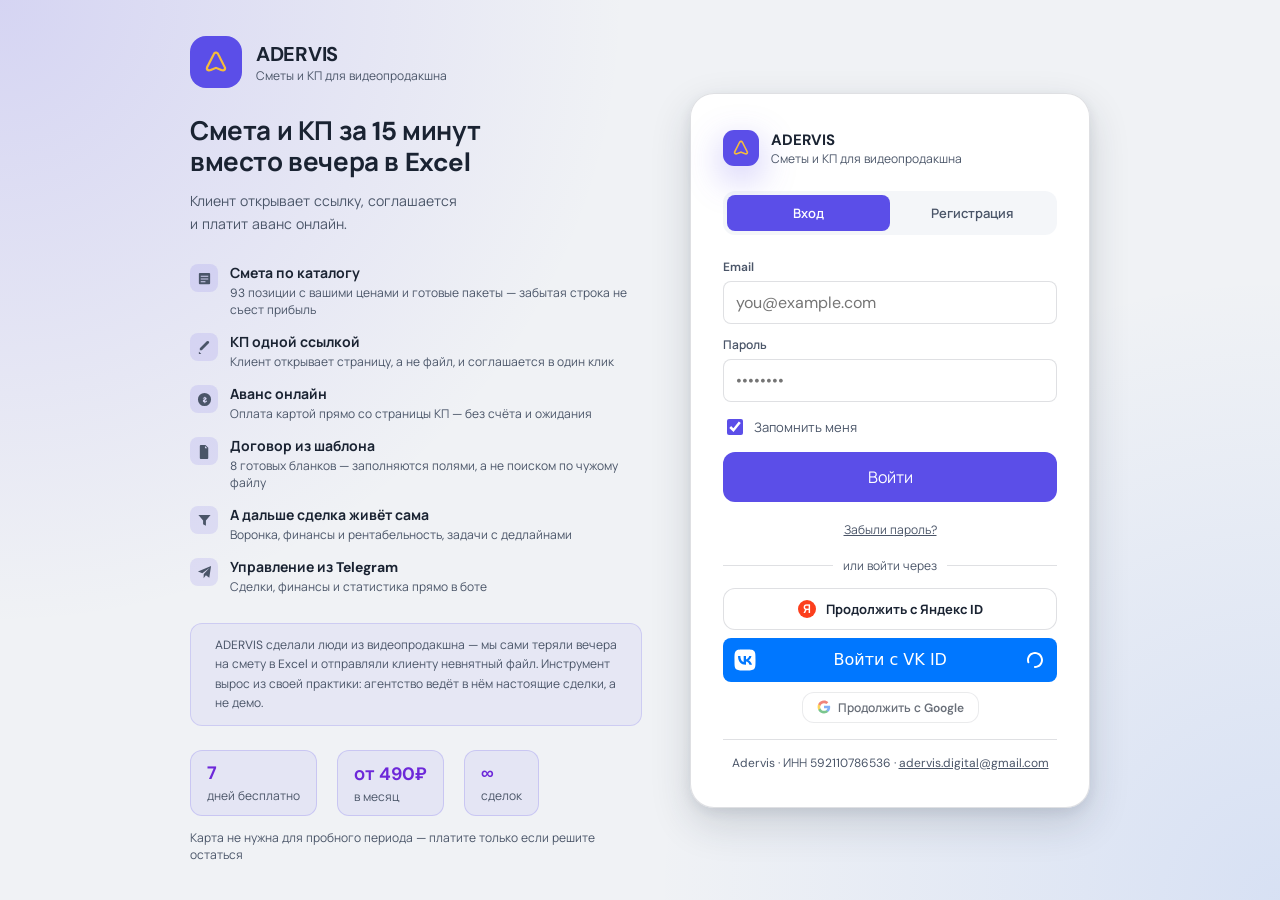
==== index.html @ 6a36e545 "feat: обводка строк списка сделок, «Вернуть порядок» в шапке, лист разделов на телефоне (SW v291) Тр" ====
<!doctype html>
<html lang="ru" data-theme="dark">
<head>
  <meta charset="utf-8">
  <meta name="viewport" content="width=device-width,initial-scale=1">
  <!-- Позиционирование (PLAN.md §2): продаём смету и КП, а не «ещё одну CRM».
       На слове «CRM» посетитель сравнивает нас с Bitrix24/amoCRM и мы проигрываем
       всегда; реальный конкурент небольшой студии — Excel и переписка в мессенджере. -->
  <title>ADERVIS — сметы и КП для видеопродакшна</title>
  <link rel="canonical" href="https://app.adervis.ru/">

  <!-- Open Graph -->
  <meta property="og:type" content="website">
  <meta property="og:url" content="https://app.adervis.ru">
  <meta property="og:title" content="ADERVIS — сметы и КП для видеопродакшна">
  <meta property="og:description" content="Смета и коммерческое предложение за 15 минут вместо вечера в Excel. Клиент открывает ссылку, соглашается и платит аванс онлайн.">
  <meta property="og:image" content="https://app.adervis.ru/icon-512.png">
  <meta name="description" content="Смета и коммерческое предложение для видеопродакшна за 15 минут вместо вечера в Excel. Клиент открывает ссылку, соглашается и платит аванс онлайн.">
  <meta name="twitter:card" content="summary_large_image">
  <meta name="twitter:title" content="ADERVIS — сметы и КП для видеопродакшна">
  <meta name="twitter:description" content="Смета и КП за 15 минут вместо вечера в Excel. Клиент открывает ссылку, соглашается и платит аванс онлайн.">

  <meta name="theme-color" content="#7c3aed">
  <!-- mc.yandex.com рядом с mc.yandex.ru не для красоты: Метрика сама выбирает домен по
       гео посетителя, и на зарубежном IP уходит на .com. Без него CSP блокировала счётчик
       целиком (нашлось прогоном тестов в CI на американском раннере: три CSP-нарушения
       в консоли). Тот же вендор, тот же счётчик — просто второй его домен. -->
  <meta http-equiv="Content-Security-Policy" content="default-src 'self'; script-src 'self' 'unsafe-inline' mc.yandex.ru mc.yandex.com; style-src 'self' 'unsafe-inline'; font-src 'self'; img-src 'self' data: https:; connect-src 'self' https://*.supabase.co wss://*.supabase.co https://mc.yandex.ru wss://mc.yandex.ru https://mc.yandex.com wss://mc.yandex.com https://api.vk.com https://vk.com https://id.vk.ru https://login.vk.ru; frame-src https://id.vk.ru https://login.vk.ru https://vk.com https://mc.yandex.ru https://mc.yandex.com; object-src 'none'; base-uri 'self'">
  <meta name="referrer" content="strict-origin-when-cross-origin">
  <meta name="mobile-web-app-capable" content="yes">
  <meta name="apple-mobile-web-app-capable" content="yes">
  <meta name="apple-mobile-web-app-status-bar-style" content="black-translucent">
  <meta name="apple-mobile-web-app-title" content="Adervis">
  <link rel="manifest" href="manifest.json">
  <link rel="apple-touch-icon" href="apple-touch-icon.png">

  <script type="application/ld+json">
  {
    "@context": "https://schema.org",
    "@type": "SoftwareApplication",
    "name": "ADERVIS",
    "applicationCategory": "BusinessApplication",
    "operatingSystem": "Web",
    "url": "https://app.adervis.ru",
    "description": "Сметы и коммерческие предложения для видеопродакшна: расчёт по каталогу с вашими ценами, КП ссылкой, онлайн-оплата аванса. Дальше сделка живёт в воронке — задачи, финансы, договоры.",
    "offers": {
      "@type": "Offer",
      "price": "890",
      "priceCurrency": "RUB"
    }
  }
  </script>

  <script src="theme-init.js"></script>

  <!-- Шрифты self-hosted (fonts/*.woff2), @font-face в style.css. Preload самого частого файла -->
  <link rel="preload" href="fonts/dmsans-latin.woff2" as="font" type="font/woff2" crossorigin>

  <script src="sw-register.js" defer></script>

  <!-- Yandex.Metrika counter -->
  <script defer src="metrika.js"></script>
  <noscript><div><img src="https://mc.yandex.ru/watch/109706942" style="position:absolute; left:-9999px;" alt="" /></div></noscript>

  <!-- xlsx (~880 КБ) грузится лениво из app.js при первом экспорте/импорте Excel -->
  <!-- supabase-js 2.110.0 — self-hosted в vendor/ (раньше jsdelivr), нужен сразу для auth/данных.
       vkid SDK (~170 КБ) грузится ЛЕНИВО из app.js (_ensureVKIDSDK) только на экране входа
       с кнопкой VK — залогиненные пользователи его не тянут. Оба кэшируются SW. -->
  <script defer src="vendor/supabase.min.js"></script>

  <link rel="stylesheet" href="style.css">
</head>

<body>
  <div class="app">
    <aside class="app-sidebar" id="appSidebar" aria-label="Боковая навигация"></aside>

    <div class="app-main">
      <header class="topbar">

        <!-- ── Mobile only: brand + burger + horizontal nav ── -->
        <div class="brand">
          <!-- Логотип открывает СПИСОК РАЗДЕЛОВ. Дубля с нижней панелью больше нет:
               «Ещё» там переведён на настройку этого меню — какие разделы показывать
               и в каком порядке. Две кнопки — две разные задачи. -->
          <!-- Логотип ведёт на «Проекты». Раньше он открывал ВТОРОЕ меню разделов —
               отдельное окно с захардкоженным списком, который не знал про
               «Настроить меню»: скрытый раздел там всё равно показывался, свой не
               появлялся никогда, а порядок не применялся. Разделы теперь живут в
               одном месте — в листе на кнопке нижней панели. -->
          <div class="logo" title="На главную" aria-label="Перейти в «Проекты»" onclick="app.go('home')" tabindex="0" role="button">
            <img src="logo-icon.svg" alt="Adervis" onerror="this.style.display='none';this.nextElementSibling.style.display='inline'">
            <span>A</span>
          </div>
          <div>
            <h1>ADERVIS</h1>
            <p>сметы и КП</p>
          </div>
        </div>
        <button class="burger-btn" id="burgerBtn" title="Меню" aria-label="Открыть навигацию">
          <span></span><span></span><span></span>
        </button>
        <nav class="nav" aria-label="Навигация" id="mainNav">
          <button data-view="home" class="nav-icon-btn" title="Проекты"><svg width="13" height="13" viewBox="0 0 16 16" fill="currentColor"><path d="M2 2h5v5H2zm7 0h5v5H9zM2 9h5v5H2zm7 0h5v5H9z"/></svg><span class="nav-label">Проекты</span></button>
          <button data-view="deal" id="navEstimateBtn" class="nav-icon-btn estimate-nav-btn" title="Смета"><svg width="13" height="13" viewBox="0 0 16 16" fill="currentColor"><path d="M3 2h10a1 1 0 011 1v10a1 1 0 01-1 1H3a1 1 0 01-1-1V3a1 1 0 011-1zm1 3v1h8V5H4zm0 3v1h8V8H4zm0 3v1h5v-1H4z"/></svg><span class="nav-label">Смета</span></button>
          <button data-view="services" class="nav-icon-btn" title="Услуги"><svg width="13" height="13" viewBox="0 0 16 16" fill="currentColor"><path d="M2 2h4v4H2zm5 0h4v4H7zm5 0h2v2h-2zm-5 5h4v4H7zm-5 0h4v4H2zm10 0h2v4h-2z"/></svg><span class="nav-label">Услуги</span></button>
          <button data-view="global-finances" class="nav-icon-btn" title="Финансы"><svg width="13" height="13" viewBox="0 0 16 16" fill="currentColor"><path d="M2.6 2.8h9.2c.8 0 1.4.6 1.4 1.4v.8h.8c.6 0 1.2.5 1.2 1.2v5.6c0 .7-.5 1.2-1.2 1.2H2.6c-.9 0-1.6-.7-1.6-1.6V4.4c0-.9.7-1.6 1.6-1.6zm0 1.5a.1.1 0 00-.1.1v7c0 .1 0 .1.1.1h11v-5H2.6v-1.5h9.1v-.6a.1.1 0 00-.1-.1H2.6zm8.6 3.9a1 1 0 110 2 1 1 0 010-2z"/></svg><span class="nav-label">Финансы</span></button>
          <button data-view="global-calendar" class="nav-icon-btn" title="Календарь"><svg width="13" height="13" viewBox="0 0 16 16" fill="currentColor"><path d="M5 1v1H2a1 1 0 00-1 1v11a1 1 0 001 1h12a1 1 0 001-1V3a1 1 0 00-1-1h-3V1h-1v1H6V1H5zm8 3v2H3V4h10zm0 3v6H3V7h10z"/></svg><span class="nav-label">Календарь</span></button>
          <button data-view="clients" class="nav-icon-btn" title="Клиенты"><svg width="13" height="13" viewBox="0 0 16 16" fill="currentColor"><path d="M8 1a3 3 0 100 6A3 3 0 008 1zM2 13c0-3 2.7-5 6-5s6 2 6 5H2z"/></svg><span class="nav-label">Клиенты</span></button>
        </nav>

        <!-- ── Desktop only: current page title ── -->
        <div class="topbar-page-title" id="topbarPageTitle"></div>

        <!-- ── Right actions: поиск, отменить, повторить, тема, уведомления, +, аватар ── -->
        <div class="top-actions">
          <span class="autosave-indicator" id="autoSaveIndicator">Сохранено</span>

          <!-- Поиск — первый слева -->
          <button class="topbar-icon-btn" id="searchBtn" title="Поиск (Ctrl+K)" aria-label="Поиск" onclick="app.openSearch()">
            <svg width="15" height="15" viewBox="0 0 24 24" fill="none" stroke="currentColor" stroke-width="2" stroke-linecap="round" stroke-linejoin="round"><circle cx="11" cy="11" r="8"/><path d="m21 21-4.35-4.35"/></svg>
          </button>

          <!-- Undo / Redo -->
          <button class="topbar-icon-btn" id="undoBtn" title="Отменить (Ctrl+Z)" aria-label="Отменить" onclick="app.undo()">
            <svg width="14" height="14" viewBox="0 0 24 24" fill="none" stroke="currentColor" stroke-width="2" stroke-linecap="round" stroke-linejoin="round"><path d="M9 14L4 9l5-5"/><path d="M4 9h10.5a5.5 5.5 0 010 11H11"/></svg>
          </button>
          <button class="topbar-icon-btn" id="redoBtn" title="Повторить (Ctrl+Y)" aria-label="Повторить" onclick="app.redo()">
            <svg width="14" height="14" viewBox="0 0 24 24" fill="none" stroke="currentColor" stroke-width="2" stroke-linecap="round" stroke-linejoin="round"><path d="M15 14l5-5-5-5"/><path d="M20 9H9.5a5.5 5.5 0 000 11H13"/></svg>
          </button>

          <!-- Тема -->
          <button class="topbar-icon-btn theme-toggle-btn" id="themeBtn" title="Сменить тему" aria-label="Сменить тему">
            <span class="theme-icon">
              <svg class="icon-moon" width="15" height="15" viewBox="0 0 24 24" fill="none" stroke="currentColor" stroke-width="2" stroke-linecap="round" stroke-linejoin="round"><path d="M21 12.79A9 9 0 1 1 11.21 3 7 7 0 0 0 21 12.79z"/></svg>
              <svg class="icon-sun" width="15" height="15" viewBox="0 0 24 24" fill="none" stroke="currentColor" stroke-width="2" stroke-linecap="round" stroke-linejoin="round"><circle cx="12" cy="12" r="4"/><path d="M12 2v2M12 20v2M4.93 4.93l1.41 1.41M17.66 17.66l1.41 1.41M2 12h2M20 12h2M4.93 19.07l1.41-1.41M17.66 6.34l1.41-1.41"/></svg>
            </span>
          </button>

          <!-- Уведомления -->
          <button class="notif-btn topbar-icon-btn" id="notifBtn" title="Уведомления" aria-label="Уведомления" onclick="app.toggleNotifPopup()">
            <svg width="15" height="15" viewBox="0 0 24 24" fill="none" stroke="currentColor" stroke-width="2" stroke-linecap="round" stroke-linejoin="round"><path d="M18 8A6 6 0 006 8c0 7-3 9-3 9h18s-3-2-3-9"/><path d="M13.73 21a2 2 0 01-3.46 0"/></svg>
            <span class="notif-badge" id="notifBadge" style="display:none">0</span>
          </button>

          <!-- Создать (круглая + кнопка) -->
          <div class="global-add-wrap">
            <button class="topbar-add-btn" id="globalAddBtn" title="Создать новое" aria-label="Создать новое">+</button>
            <div class="global-add-menu" id="globalAddMenu">
              <button class="global-add-menu-item" onclick="app.startWizard();app.closeGlobalMenu()">
                <span class="icon" style="background:rgba(124,58,237,.18);color:#c4b5fd"><svg width="14" height="14" viewBox="0 0 16 16" fill="currentColor"><path d="M8 1.3l2 4.1 4.5.7-3.3 3.2.8 4.5L8 11.6l-4 2.2.8-4.5L1.5 6.1 6 5.4z"/></svg></span>Новая сделка
              </button>
              <div class="global-add-menu-divider"></div>
              <button class="global-add-menu-item" onclick="app.openFinanceModal('payment');app.closeGlobalMenu()">
                <span class="icon" style="background:rgba(22,163,74,.18);color:#86efac"><svg width="14" height="14" viewBox="0 0 16 16" fill="currentColor"><path d="M7 3h2v4h4v2H9v4H7V9H3V7h4z"/></svg></span>Поступление
              </button>
              <button class="global-add-menu-item" onclick="app.openFinanceModal('expense');app.closeGlobalMenu()">
                <span class="icon" style="background:rgba(220,38,38,.15);color:#fca5a5"><svg width="14" height="14" viewBox="0 0 16 16" fill="currentColor"><path d="M3 7h10v2H3z"/></svg></span>Расход
              </button>
              <div class="global-add-menu-divider"></div>
              <button class="global-add-menu-item" onclick="app.createTask();app.closeGlobalMenu()">
                <span class="icon" style="background:rgba(8,145,178,.18);color:#67e8f9"><svg width="14" height="14" viewBox="0 0 16 16" fill="currentColor"><path d="M2 2h12v12H2V2zm1.5 1.5v9h9v-9h-9zM5 8.2l2 2 4-4.2-1-1L7 8.2 6 7.2 5 8.2z"/></svg></span>Задача
              </button>
              <button class="global-add-menu-item" onclick="app.go('clients');app.openClientModal('');app.closeGlobalMenu()">
                <span class="icon" style="background:rgba(202,138,4,.18);color:#fde68a"><svg width="14" height="14" viewBox="0 0 16 16" fill="currentColor"><path d="M8 1a3 3 0 100 6A3 3 0 008 1zM2 13c0-3 2.7-5 6-5s6 2 6 5H2z"/></svg></span>Новый клиент
              </button>
            </div>
          </div>

          <!-- Профиль (аватар + дропдаун: профиль / настройки / подписка / выйти) -->
          <div class="profile-dd-wrap" id="profileDdWrap">
            <button class="profile-avatar-btn" id="profileAvatarBtn" title="Профиль и аккаунт" onclick="app.toggleProfileDd()">
              <span id="profileAvatarInner">A</span>
            </button>
            <div class="profile-dd" id="profileDd"></div>
          </div>

          <!-- Служебные элементы — только для JS -->
          <span id="adminTopbar" style="display:none"></span>
          <button id="clientModeBtn" style="display:none">Клиент</button>
          <div id="helpDdWrap" style="display:none">
            <button id="helpBtn" onclick="app.toggleHelpDd()"></button>
            <div class="help-dd" id="helpDd"></div>
          </div>
        </div>
      </header>

      <main class="container" id="appContent"></main>
      <div id="notifPopupContainer"></div>
      <div id="authGateContainer"></div>
    </div><!-- end app-main -->
  </div><!-- end app -->

  <nav class="mobile-bottom-nav" id="mobileBottomNav" aria-label="Нижняя навигация">
    <button class="mbn-item" id="mbnHome" onclick="app.go('home')" title="Проекты">
      <svg width="22" height="22" viewBox="0 0 16 16" fill="currentColor"><path d="M2 2h5v5H2zm7 0h5v5H9zM2 9h5v5H2zm7 0h5v5H9z"/></svg>
      Проекты
    </button>
    <button class="mbn-item" id="mbnDeal" onclick="app.go('deal')" title="Смета">
      <svg width="22" height="22" viewBox="0 0 16 16" fill="currentColor"><path d="M3 2h10a1 1 0 011 1v10a1 1 0 01-1 1H3a1 1 0 01-1-1V3a1 1 0 011-1zm1 3v1h8V5H4zm0 3v1h8V8H4zm0 3v1h5v-1H4z"/></svg>
      Смета
    </button>
    <button class="mbn-add" id="mbnAdd" onclick="event.stopPropagation();app.toggleMobileAddMenu()" title="Создать">+</button>
    <button class="mbn-item" id="mbnFinances" onclick="app.go('global-finances')" title="Финансы">
      <svg width="22" height="22" viewBox="0 0 16 16" fill="currentColor"><path d="M2.6 2.8h9.2c.8 0 1.4.6 1.4 1.4v.8h.8c.6 0 1.2.5 1.2 1.2v5.6c0 .7-.5 1.2-1.2 1.2H2.6c-.9 0-1.6-.7-1.6-1.6V4.4c0-.9.7-1.6 1.6-1.6zm0 1.5a.1.1 0 00-.1.1v7c0 .1 0 .1.1.1h11v-5H2.6v-1.5h9.1v-.6a.1.1 0 00-.1-.1H2.6zm8.6 3.9a1 1 0 110 2 1 1 0 010-2z"/></svg>
      Финансы
    </button>
    <!-- Разделы приложения. Раньше эта кнопка открывала НАСТРОЙКУ меню — список
         с виду тот же, но каждая строка там переключатель видимости. Из-за этого
         с телефона открывались всего три раздела из двенадцати: тап по «Клиенты»
         не делал ничего, а тап по тумблеру рядом убирал раздел из меню. Теперь
         кнопка ведёт в разделы, а настройка — строкой в конце листа. -->
    <button class="mbn-item" id="mbnMore" onclick="app.toggleMobileNavSheet(event)" title="Разделы приложения">
      <svg width="22" height="22" viewBox="0 0 16 16" fill="currentColor"><path d="M2 3h12v1.6H2zm0 4.2h12v1.6H2zm0 4.2h12V13H2z"/></svg>
      Разделы
    </button>
  </nav>

  <!-- Лист разделов (открывает кнопка #mbnMore). Вне <header> по той же причине,
       что и меню создания: position:fixed внутри элемента с backdrop-filter
       считает координаты от него, а не от окна. -->
  <div id="mobileNavSheet"></div>

  <!-- Мобильное меню быстрого создания (открывает FAB-кнопка #mbnAdd) —
       вне <header>, чтобы position:fixed не ловил containing block от
       backdrop-filter топбара (см. .global-add-menu). -->
  <div class="mobile-add-menu" id="mobileAddMenu">
    <button class="global-add-menu-item" onclick="app.startWizard();app.closeMobileAddMenu()">
      <span class="icon" style="background:rgba(124,58,237,.18);color:#c4b5fd"><svg width="14" height="14" viewBox="0 0 16 16" fill="currentColor"><path d="M8 1.3l2 4.1 4.5.7-3.3 3.2.8 4.5L8 11.6l-4 2.2.8-4.5L1.5 6.1 6 5.4z"/></svg></span>Новая сделка
    </button>
    <div class="global-add-menu-divider"></div>
    <button class="global-add-menu-item" onclick="app.openFinanceModal('payment');app.closeMobileAddMenu()">
      <span class="icon" style="background:rgba(22,163,74,.18);color:#86efac"><svg width="14" height="14" viewBox="0 0 16 16" fill="currentColor"><path d="M7 3h2v4h4v2H9v4H7V9H3V7h4z"/></svg></span>Поступление
    </button>
    <button class="global-add-menu-item" onclick="app.openFinanceModal('expense');app.closeMobileAddMenu()">
      <span class="icon" style="background:rgba(220,38,38,.15);color:#fca5a5"><svg width="14" height="14" viewBox="0 0 16 16" fill="currentColor"><path d="M3 7h10v2H3z"/></svg></span>Расход
    </button>
    <div class="global-add-menu-divider"></div>
    <button class="global-add-menu-item" onclick="app.createTask();app.closeMobileAddMenu()">
      <span class="icon" style="background:rgba(8,145,178,.18);color:#67e8f9"><svg width="14" height="14" viewBox="0 0 16 16" fill="currentColor"><path d="M2 2h12v12H2V2zm1.5 1.5v9h9v-9h-9zM5 8.2l2 2 4-4.2-1-1L7 8.2 6 7.2 5 8.2z"/></svg></span>Задача
    </button>
    <button class="global-add-menu-item" onclick="app.go('clients');app.openClientModal('');app.closeMobileAddMenu()">
      <span class="icon" style="background:rgba(202,138,4,.18);color:#fde68a"><svg width="14" height="14" viewBox="0 0 16 16" fill="currentColor"><path d="M8 1a3 3 0 100 6A3 3 0 008 1zM2 13c0-3 2.7-5 6-5s6 2 6 5H2z"/></svg></span>Новый клиент
    </button>
  </div>

  <!-- Requisites footer -->

  <div id="offlineBanner" class="offline-banner">
    <span><svg width="14" height="14" viewBox="0 0 24 24" fill="none" stroke="currentColor" stroke-width="2" stroke-linecap="round"><path d="M1 1l22 22"/><path d="M8.5 16.4a5 5 0 016.4-.6"/><path d="M5 12.5a10 10 0 015.2-2.7"/><path d="M16.6 12.9a10 10 0 012.4 1.7"/><path d="M12 20h.01"/></svg>Нет соединения с интернетом — изменения сохраняются локально</span>
  </div>
  <input type="file" id="importJsonInput" accept="application/json" hidden>
  <input type="file" id="importCatalogInput" accept="application/json" hidden>
  <input type="file" id="importCatalogXlsxInput" accept=".xlsx,.xls" hidden>
  <div id="toast" class="toast" role="status" aria-live="polite" aria-atomic="true"></div>
  <div id="tourOverlay"></div>
  <div id="dealSwitcherOverlay"></div>
  <div id="sidebarNavPopover"></div>
  <div id="pwaInstallBanner"></div>
  <div id="printArea"></div>
  <button class="scroll-top-btn" id="scrollTopBtn" title="Наверх">&#8593;</button>
  <div id="vkid-one-tap" style="display:none"></div>

  <!-- Баннер напоминания о подписке -->
  <div id="payBannerContainer"></div>

  <!-- Поисковый оверлей -->
  <div class="search-modal" id="searchModal" style="display:none" onclick="if(event.target===this)app.closeSearch()">
    <div class="search-box">
      <div style="display:flex;align-items:center;gap:10px;padding:12px 16px;border-bottom:1px solid var(--line)">
        <svg width="16" height="16" viewBox="0 0 24 24" fill="none" stroke="currentColor" stroke-width="2" stroke-linecap="round" stroke-linejoin="round" style="opacity:.5;flex-shrink:0"><circle cx="11" cy="11" r="8"/><path d="m21 21-4.35-4.35"/></svg>
        <input id="searchInput" placeholder="Поиск по сделкам, клиентам, задачам..." style="flex:1;border:none;background:none;font-size:15px;color:var(--text);outline:none" oninput="app.runSearch(this.value)">
        <kbd style="font-size:12px;color:var(--muted);border:1px solid var(--line);border-radius:5px;padding:2px 6px">Esc</kbd>
      </div>
      <div id="searchResults" style="max-height:380px;overflow-y:auto;padding:8px 0"></div>
    </div>
  </div>
  <div id="modalContainer"></div>

  <script defer src="app.js"></script>
</body>
</html>
---- style.css ----
﻿    /* ── Self-hosted шрифты (variable woff2, latin + latin-ext) ──────────────
       Google Fonts нестабилен в РФ и добавлял render-blocking запрос + 2 preconnect.
       Кириллица у обоих семейств отсутствует и в Google Fonts — рендерится системным
       фолбэком (ui-sans-serif), поведение не изменилось. Файлы в fonts/, кэшируются SW. */
    @font-face {
      font-family: 'DM Sans'; font-style: normal; font-weight: 400 700;
      font-display: swap; src: url('fonts/dmsans-latin.woff2') format('woff2');
      unicode-range: U+0000-00FF, U+0131, U+0152-0153, U+02BB-02BC, U+02C6, U+02DA, U+02DC, U+0304, U+0308, U+0329, U+2000-206F, U+20AC, U+2122, U+2191, U+2193, U+2212, U+2215, U+FEFF, U+FFFD;
    }
    @font-face {
      font-family: 'DM Sans'; font-style: normal; font-weight: 400 700;
      font-display: swap; src: url('fonts/dmsans-latin-ext.woff2') format('woff2');
      unicode-range: U+0100-02BA, U+02BD-02C5, U+02C7-02CC, U+02CE-02D7, U+02DD-02FF, U+0304, U+0308, U+0329, U+1D00-1DBF, U+1E00-1E9F, U+1EF2-1EFF, U+2020, U+20A0-20AB, U+20AD-20C0, U+2113, U+2C60-2C7F, U+A720-A7FF;
    }
    @font-face {
      font-family: 'Space Grotesk'; font-style: normal; font-weight: 500 700;
      font-display: swap; src: url('fonts/spacegrotesk-latin.woff2') format('woff2');
      unicode-range: U+0000-00FF, U+0131, U+0152-0153, U+02BB-02BC, U+02C6, U+02DA, U+02DC, U+0304, U+0308, U+0329, U+2000-206F, U+20AC, U+2122, U+2191, U+2193, U+2212, U+2215, U+FEFF, U+FFFD;
    }
    @font-face {
      font-family: 'Space Grotesk'; font-style: normal; font-weight: 500 700;
      font-display: swap; src: url('fonts/spacegrotesk-latin-ext.woff2') format('woff2');
      unicode-range: U+0100-02BA, U+02BD-02C5, U+02C7-02CC, U+02CE-02D7, U+02DD-02FF, U+0304, U+0308, U+0329, U+1D00-1DBF, U+1E00-1E9F, U+1EF2-1EFF, U+2020, U+20A0-20AB, U+20AD-20C0, U+2113, U+2C60-2C7F, U+A720-A7FF;
    }
    /* Кириллица: DM Sans и Space Grotesk кириллицы НЕ содержат, поэтому для символов
       U+0400–045F русский текст берёт совместимый по геометрии Manrope (self-host, тот же
       вес-диапазон). Латиница и ЦИФРЫ остаются в брендовых шрифтах — цифр в этом диапазоне
       нет, значит tabular-nums сумм по-прежнему рендерит Space Grotesk. */
    @font-face {
      font-family: 'DM Sans'; font-style: normal; font-weight: 400 700;
      font-display: swap; src: url('fonts/manrope-cyrillic.woff2') format('woff2');
      unicode-range: U+0301, U+0400-045F, U+0490-0491, U+04B0-04B1, U+2116;
    }
    @font-face {
      font-family: 'Space Grotesk'; font-style: normal; font-weight: 500 700;
      font-display: swap; src: url('fonts/manrope-cyrillic.woff2') format('woff2');
      unicode-range: U+0301, U+0400-045F, U+0490-0491, U+04B0-04B1, U+2116;
    }

    :root {
      --font-ui:      'DM Sans', ui-sans-serif, sans-serif;
      --font-display: 'Space Grotesk', ui-sans-serif, sans-serif;
      --font-mono:    'JetBrains Mono', ui-monospace, monospace;

      /* Backgrounds — subtle violet tint for brand warmth */
      --bg:    #0c0c12;
      --bg2:   #13131b;
      --bg3:   #1a1a24;
      --panel: rgba(19, 19, 27, .97);
      --panel2: rgba(26, 26, 36, .96);

      --text:  #f4f4f8;
      --muted: #8a8a9e;
      --hint:  #3e3e52;
      --line:  rgba(255, 255, 255, .08);
      --empty-bg: rgba(255, 255, 255, .015);

      --primary:    #6c00ff;
      --primary2:   #9b4dff;
      /* Тот же акцент в виде тройки каналов — для подсветок и свечения:
         rgb(var(--primary-rgb) / .12). Раньше на этих местах стояло 168 хардкодов
         rgba(124,58,237,…) / rgba(108,0,255,…), из-за чего подсветки не следовали ни
         за темой, ни тем более за выбранной схемой. Держать в синхроне с --primary. */
      --primary-rgb: 108 0 255;
      --primary-bg: rgb(var(--primary-rgb) / .09);
      /* Текст поверх фиолетовой подсветки (--primary-bg и rgba(124,58,237,.1x)).
         Отдельно от --primary2: тот в светлой теме светлее основного и на тинте
         даёт 3.1:1 — ниже AA. Замер: tests/suites/a11y.js «активные элементы». */
      --primary-on-tint: #b18aff;
      /* Акцентный текст (ссылки-действия, суммы, подписи). Отдельно от --primary2:
         тот светлее основного и как текст на белой панели даёт 3.6:1. */
      --primary-text: #b18aff;

      --blue:   #2563eb;
      --cyan:   #0891b2;
      --green:  #16a34a;
      --yellow: #f6bd3a;
      --orange: #ea580c;
      --red:    #f22822;
      /* Фиксированный фиолетовый для этапов воронки. Отдельно от --primary: тот
         следует за выбранной цветовой схемой, а этап «В работе» должен оставаться
         отличимым от «Сдано» и в зелёной схеме. См. CRM_STATUS_COLOR в app.js. */
      --violet: #8b5cf6;

      /* Status text — readable variant of each hue, dark-theme default.
         Цель — 5-8:1, а не «чем больше, тем лучше». Прежние значения (200-я ступень
         Tailwind: #fca5a5/#86efac/#93c5fd/#fdba74) давали 9-13:1 при пороге AA 4.5 —
         запас вдвое, купленный обесцвечиванием: «Расходы» и «Долг клиентов» на
         дашборде выходили бледно-розовыми, а не красными. Ниже — насыщенные оттенки
         с двукратным запасом над AA. Замер: tests/suites/a11y.js. */
      --text-success: #22c55e;
      --text-danger:  #ff5147;
      --text-info:    #57a5ff;
      --text-warning: #ff9d3d;

      /* Darker hue shade — hover-darken for solid buttons, same in both themes */
      --green-strong:  #15803d;
      --blue-strong:   #1d4ed8;
      --yellow-strong: #e6af2e;

      /* Текст цветной «капсулы» (категории пакетов, база знаний, активные фильтры).
         Фон капсулы — полупрозрачный тинт, поэтому реальный контраст зависит от того,
         что под ним: светлый оттенок читается на тёмном и почти исчезает на белом.
         Раньше эти цвета были захардкожены в компонентах и в светлой теме давали
         до 2:1 — держим их здесь по одному на оттенок и переопределяем для светлой.
         Значения проверяются тестом «цветные капсулы читаемы в обеих темах». */
      --tint-violet: #c4b5fd;
      --tint-blue:   #93c5fd;
      --tint-green:  #86efac;
      --tint-orange: #fdba74;
      --tint-cyan:   #67e8f9;
      --tint-pink:   #f9a8d4;
      --tint-amber:  #fcd34d;
      --tint-indigo: #a5b4fc;
      --tint-red:    #fca5a5;
      --tint-slate:  #cbd5e1;
      /* Фоны капсул — альфа-тинты, работают в обеих темах, поэтому не дублируются */
      --tint-violet-bg: rgb(var(--primary-rgb) / .12);
      --tint-blue-bg:   rgba(37, 99, 235, .12);
      --tint-green-bg:  rgba(22, 163, 74, .14);
      --tint-orange-bg: rgba(234, 88, 12, .12);
      --tint-cyan-bg:   rgba(8, 145, 178, .12);
      --tint-pink-bg:   rgba(219, 39, 119, .12);
      --tint-amber-bg:  rgba(202, 138, 4, .14);
      --tint-indigo-bg: rgba(67, 56, 202, .12);

      /* VK brand blue — фиксированный фирменный цвет VK, одинаков в обеих темах */
      --vk-blue:       #0077ff;
      --vk-blue-hover: #005fcc;

      /* Text on a saturated/colored background (buttons, badges) — same in both themes */
      --on-color: #fff;

      /* Elevation scale — use instead of a single heavy --shadow */
      --elev-0: 0 1px 2px rgba(0,0,0,.2);
      --elev-1: 0 2px 8px rgba(0,0,0,.28), 0 1px 3px rgba(0,0,0,.18);
      --elev-2: 0 8px 24px rgba(0,0,0,.36), 0 2px 8px rgba(0,0,0,.22);
      --elev-3: 0 20px 56px rgba(0,0,0,.52), 0 6px 18px rgba(0,0,0,.28);
      --shadow: var(--elev-2);

      /* ── Скругления ────────────────────────────────────────────────────────
         Замер по живому DOM (08.08.2026): на экранах встречалось ДЕСЯТЬ разных
         радиусов, в самом файле — восемнадцать значений от 2 до 999px, включая
         пары вроде 6/7/9 и 10/11, различить которые глазом нельзя, а вот
         несобранность интерфейса они дают.

         Шкала ровно на пять шагов, как у теней и длительностей:
           r-xs  — мелочь внутри строк (чипы, иконки, бейджи);
           r-sm  — кнопки, поля ввода, вложенные блоки;
           r-md  — плитки и карточки внутри панели;
           r-lg  — панели, модальные окна;
           r-xl  — крупные карточки, hero-блоки;
           r-pill — всё, что должно быть капсулой.

         Значения 14/18/20/24 намеренно оставлены как есть в нескольких местах:
         они подобраны под вложенность (внутренний радиус = внешний − отступ), и
         сведение их к шкале дало бы видимый «нотч» на скруглении. */
      /* Фокус-кольцо одним токеном: до этого кольцо рисовалось двумя разными
         цветами — глобальное правило брало --primary, а семь локальных (календарь,
         калькулятор) — --primary2. При переходе табом по одной странице подсветка
         меняла оттенок, хотя это ОДНО состояние: «сюда сейчас попадёт нажатие».
         Толщина и отступ тоже здесь — менять их поштучно негде. */
      --ring: var(--primary2);
      --ring-w: 2px;

      /* ── Высоты элементов управления ───────────────────────────────────────
         Замер по живому DOM (08.08.2026): на четырнадцати экранах встретилось
         ШЕСТНАДЦАТЬ разных высот кнопок, из них 27 кнопок ниже 32px — включая
         «Создать», «Открыть» и «Создать КП» в чеклисте первых шагов (27px). Это
         одновременно и неопрятно, и трудно попасть.

         Три шага: h-sm — компактные (фильтры, чипы, кнопки в строках таблиц),
         h-md — обычные кнопки и поля ввода, h-lg — главные действия и всё, до
         чего дотягиваются пальцем.

         Задаём МИНИМУМ, а не фиксированную высоту: кнопка с длинной подписью в
         две строки должна вырастать, а не обрезаться. Поэтому крупные кнопки
         (42–46px) остаются как есть — разнобой снизу опаснее. */
      --h-sm: 32px;
      --h-md: 36px;
      --h-lg: 44px;

      /* Шкала из DESIGN.md §5: 4 бейдж/чип · 8 инпут/мелкая кнопка · 12 вторичная
         карточка · 16 основная карточка и модалка · 24 нижний лист и крупные
         standalone-панели (экран входа, страница брифа, портал клиента).
         --r-md: 10px — единственное значение вне спеки, оставлено под мелкие
         внутренние элементы, которых в DESIGN.md нет. */
      --r-xs:   4px;
      --r-sm:   8px;
      --r-md:  10px;
      --r-lg:  12px;
      --r-xl:  16px;
      --r-2xl: 24px;
      --r-pill: 999px;

      /* ── Движение ──────────────────────────────────────────────────────────
         До этих токенов длительности расползлись по файлу десятью значениями
         (.12/.14/.15/.16/.18/.2/.22/.3/.35s) и пятью кривыми, из-за чего соседние
         элементы на одном экране двигались с разной скоростью. Три шага хватает:
           dur-1 — отклик на нажатие/наведение, глазом не читается как анимация;
           dur-2 — смена состояния (подсветка, раскрытие);
           dur-3 — появление слоя (модалка, шторка, всплывашка).
         ease-out для входа, ease-in для ухода, spring — только там, где нужен
         «отскок» (кружок схемы, счётчик), иначе интерфейс начинает пружинить весь.
         Уважение к prefers-reduced-motion — глобальным правилом ниже, не здесь. */
      --dur-1: .12s;
      --dur-2: .2s;
      --dur-3: .32s;
      --ease-out:    cubic-bezier(.16, 1, .3, 1);
      --ease-in:     cubic-bezier(.4, 0, 1, 1);
      --ease-spring: cubic-bezier(.34, 1.56, .64, 1);

      --input:  rgba(19, 19, 27, .95);

      /* Z-index scale */
      --z-sticky:  40;
      --z-topbar:  50;
      --z-dropdown: 200;
      --z-notif:   300;
      --z-modal:   500;
      --z-search:  600;
      --z-toast:   700;
      --z-tooltip: 800;
      --z-tour:    850;
      --z-auth:    999;
    }

    [data-theme="light"] {
      --bg: #f0f2f5;
      --bg2: #ffffff;
      --panel: rgba(255, 255, 255, .98);
      --panel2: rgba(244, 246, 249, .98);
      --text: #1a2332;
      --muted: #4a5568;
      --hint: #94a3b8;
      --line: rgba(30, 41, 59, .14);
      --empty-bg: rgba(30, 41, 59, .02);
      --input: #ffffff;
      --shadow: 0 2px 12px rgba(0, 0, 0, .09);

      /* Высоты для СВЕТЛОЙ темы. Раньше их не было вовсе: :root задаёт тени под
         тёмный фон (до 36% и 52% чёрного), и светлая тема брала их как есть.
         Замер: карточка в покое имела rgba(0,0,0,.09), а под курсором получала
         rgba(0,0,0,.36) с размытием 24px — тень темнела вчетверо и вырастала
         вдвое, читаясь грязным пятном под каждой карточкой.

         На светлом фоне тень работает иначе: её задача — приподнять край, а не
         затемнить область. Поэтому меньше прозрачности, меньше размытие и
         синеватый оттенок подложки (30,41,59) вместо чистого чёрного — чистый
         чёрный на белом выглядит грязным, а не глубоким. */
      --elev-0: 0 1px 2px rgba(30, 41, 59, .06);
      --elev-1: 0 2px 8px rgba(30, 41, 59, .08), 0 1px 2px rgba(30, 41, 59, .05);
      --elev-2: 0 6px 18px rgba(30, 41, 59, .10), 0 2px 6px rgba(30, 41, 59, .06);
      --elev-3: 0 16px 40px rgba(30, 41, 59, .16), 0 4px 12px rgba(30, 41, 59, .08);
      --primary: #5b4ee8;
      --primary2: #7c6fef;
      --primary-rgb: 91 78 232;
      --primary-bg: rgb(var(--primary-rgb) / .09);
      /* on-tint темнее, чем primary-text, и это не опечатка: подсветки местами
         накладываются друг на друга (активный пункт каталога + счётчик внутри него),
         и суммарный тинт заметно темнее одиночного. На нём #6d28d9 даёт 4.33:1.
         Ловится тестом «текст в интерфейсе: контраст отвечает WCAG AA». */
      --primary-on-tint: #5b21b6;
      --primary-text: #6d28d9;
      --blue: #2563eb;
      --cyan: #0891b2;
      --green: #16a34a;
      --yellow: #ca8a04;
      --orange: #ea580c;
      --red: #dc2626;
      --violet: #7c3aed;

      /* Светлая тема: та же цель 5-6:1. Прежние значения уходили в другую крайность —
         #991b1b (7.4:1) читается кирпично-бурым, а не красным. Плюс здесь закрыт
         скрытый промах: --text-success был var(--green-strong) = #15803d, и на фоне
         страницы --bg #f0f2f5 это 4.47:1 — ниже AA. Пробник a11y ловил его только на
         белых панелях (5.02:1), поэтому тест молчал. */
      --text-success: #14783c;
      --text-danger:  #c81e1e;
      --text-info:    var(--blue-strong);
      --text-warning: #b8400c;

      /* Тёмные варианты тех же оттенков: на белом читаются 5-8:1 вместо 2-4:1.
         У зелёного, оранжевого и янтарного взята 800-я ступень, а не 700-я:
         на 700-й замер давал 4,29-4,47:1 — формально ниже порога AA 4,5:1. */
      --tint-violet: #6d28d9;
      --tint-blue:   #1d4ed8;
      --tint-green:  #166534;
      --tint-orange: #9a3412;
      --tint-cyan:   #155e75;
      --tint-pink:   #be185d;
      --tint-amber:  #854d0e;
      --tint-indigo: #4338ca;
      --tint-red:    #991b1b;
      --tint-slate:  #475569;
    }

    /* ── Цветовые схемы (акцент) ─────────────────────────────────────────────
       Настройки → Оформление. Схема меняет ТОЛЬКО акцент; фоны, текст и статусные
       цвета (успех/ошибка) общие — иначе «зелёная» схема сделала бы неотличимыми
       акцент и признак успеха, а «красная» — акцент и ошибку. По той же причине в
       наборе нет красной схемы: она конфликтует с --text-danger.

       Специфичность: [data-accent=…] и [data-theme=light] равны (0,1,0), поэтому
       светлые значения задаются парой селекторов (0,2,0) — она выигрывает
       независимо от порядка правил в файле.

       Каждое значение проверено на AA: --primary держит ≥4.5:1 с белой подписью
       кнопки, --primary-text — ≥4.5:1 на всех трёх фонах своей темы.
       Сторож: tests/suites/a11y.js «цветовые схемы читаемы в обеих темах». */
    [data-accent="indigo"] {
      --primary: #1f6feb; --primary2: #4d9dff; --primary-rgb: 31 111 235;
      --primary-text: #6ba8ff; --primary-on-tint: #6ba8ff;
    }
    [data-theme="light"][data-accent="indigo"] {
      --primary: #1d4ed8; --primary2: #3b82f6; --primary-rgb: 29 78 216;
      --primary-text: #1d4ed8; --primary-on-tint: #1e40af;
    }

    [data-accent="emerald"] {
      --primary: #0a7a43; --primary2: #16b364; --primary-rgb: 10 122 67;
      --primary-text: #22c55e; --primary-on-tint: #22c55e;
    }
    [data-theme="light"][data-accent="emerald"] {
      --primary: #047857; --primary2: #10b981; --primary-rgb: 4 120 87;
      --primary-text: #14783c; --primary-on-tint: #14532d;
    }

    [data-accent="amber"] {
      --primary: #b45309; --primary2: #e08c0b; --primary-rgb: 180 83 9;
      --primary-text: #f0b429; --primary-on-tint: #f0b429;
    }
    [data-theme="light"][data-accent="amber"] {
      --primary: #b45309; --primary2: #d97706; --primary-rgb: 180 83 9;
      --primary-text: #9a4c07; --primary-on-tint: #713f12;
    }

    [data-accent="teal"] {
      --primary: #0d7f8f; --primary2: #14b8c4; --primary-rgb: 13 127 143;
      --primary-text: #22d3ee; --primary-on-tint: #22d3ee;
    }
    [data-theme="light"][data-accent="teal"] {
      --primary: #0f766e; --primary2: #0d9488; --primary-rgb: 15 118 110;
      --primary-text: #0e6b64; --primary-on-tint: #115e59;
    }

    [data-accent="graphite"] {
      --primary: #4b5563; --primary2: #7c8a9e; --primary-rgb: 75 85 99;
      --primary-text: #9aa8bc; --primary-on-tint: #9aa8bc;
    }
    [data-theme="light"][data-accent="graphite"] {
      --primary: #475569; --primary2: #64748b; --primary-rgb: 71 85 105;
      --primary-text: #3f4c5f; --primary-on-tint: #3f4c5f;
    }

    [data-theme="light"] body {
      background:
        radial-gradient(circle at top left, rgb(var(--primary-rgb) / .06), transparent 40%),
        linear-gradient(160deg, #f0f2f5 0%, #e6e9ee 100%);
    }

    [data-theme="light"] .topbar {
      background: rgba(255, 255, 255, .96);
      border-bottom-color: rgba(30, 41, 59, .12);
    }

    * {
      box-sizing: border-box;
    }

    /* Единый видимый focus-индикатор для клавиатурной навигации (WCAG 2.1 AA §2.4.7).
       :focus-visible (не :focus) — рамка появляется только при Tab, не при клике мышью.
       Работает глобально, поверх любых локальных outline:none (input/select/textarea и т.п.) */
    :focus-visible {
      outline: var(--ring-w) solid var(--ring);
      outline-offset: 2px;
      border-radius: var(--r-xs);
    }

    @media (prefers-reduced-motion: reduce) {
      *, *::before, *::after {
        animation-duration: 0.01ms !important;
        transition-duration: 0.01ms !important;
      }
    }

    html,
    body {
      min-height: 100%;
    }

    body {
      margin: 0;
      overflow-x: hidden;
      font-family: var(--font-ui);
      background:
        radial-gradient(circle at top left, rgb(var(--primary-rgb) / .12), transparent 40%),
        linear-gradient(180deg, var(--bg) 0%, var(--bg2) 100%);
      color: var(--text);
    }

    button,
    input,
    textarea,
    select {
      font: inherit;
    }

    button {
      cursor: pointer;
    }

    .app {
      display: flex;
      min-height: 100vh;
    }

    /* ── Sidebar ───────────────────────────────────────── */
    .app-sidebar {
      width: 224px;
      flex: 0 0 224px;
      position: sticky;
      top: 0;
      height: 100vh;
      display: flex;
      flex-direction: column;
      background: var(--bg2);
      border-right: 1px solid var(--line);
      overflow: hidden;
      z-index: var(--z-sticky);
      scrollbar-width: none;
      transition: width var(--dur-3) var(--ease-out),
                  flex-basis var(--dur-3) var(--ease-out);
    }
    .app-sidebar::-webkit-scrollbar { display: none; }
    .app-sidebar:empty { display: none; }

    /* Sidebar labels — fade+clip instead of display:none so they can transition */
    .sidebar-label,
    .sidebar-brand-name,
    .sidebar-brand-sub,
    .sidebar-project-hint,
    .sidebar-badge {
      overflow: hidden;
      flex-shrink: 1;
      max-width: 200px;
      opacity: 1;
      /* fade slightly after width starts expanding; hide before width finishes collapsing */
      transition: max-width var(--dur-3) var(--ease-out),
                  opacity var(--dur-2) var(--ease-out);
    }

    /* ── Collapsed sidebar ─────────────────────────────── */
    .app-sidebar.collapsed { width: 64px; flex: 0 0 64px; }

    .app-sidebar.collapsed .sidebar-label,
    .app-sidebar.collapsed .sidebar-brand-name,
    .app-sidebar.collapsed .sidebar-brand-sub,
    .app-sidebar.collapsed .sidebar-project-hint,
    .app-sidebar.collapsed .sidebar-badge {
      max-width: 0;
      opacity: 0;
      pointer-events: none;
    }

    .app-sidebar.collapsed .sidebar-header {
      padding: 14px 16px;
    }
    .app-sidebar.collapsed .sidebar-brand { gap: 0; }
    .app-sidebar.collapsed .sidebar-nav { padding: 6px; }
    .app-sidebar.collapsed .sidebar-nav-item {
      padding: 10px 18px;
      gap: 0;
      border-radius: var(--r-md);
    }
    .app-sidebar.collapsed .sidebar-nav-item svg {
      color: var(--text);
      opacity: .6;
    }
    .app-sidebar.collapsed .sidebar-nav-item.active svg { opacity: 1; color: var(--primary-text); }
    .app-sidebar.collapsed .sidebar-nav-item:hover svg { opacity: 1; }

    .app-sidebar.collapsed .sidebar-footer { padding: 6px; }
    .app-sidebar.collapsed .sidebar-footer .sidebar-nav-item {
      padding: 10px 18px;
    }

    /* CSS tooltip при наведении в collapsed */
    .app-sidebar.collapsed .sidebar-nav-item { position: relative; }
    .app-sidebar.collapsed .sidebar-nav-item[title]::after {
      content: attr(title);
      position: fixed;
      left: 72px;
      background: var(--panel);
      color: var(--text);
      font-size: 12px; font-weight: 600;
      padding: 6px 12px;
      border-radius: var(--r-sm);
      border: 1px solid var(--line);
      white-space: nowrap;
      pointer-events: none;
      opacity: 0;
      /* Второе значение — ЗАДЕРЖКА, а не длительность: подсказка не выскакивает
         сразу, пока курсор просто проезжает мимо. Токен сюда не подставлять. */
      transition: opacity var(--dur-1) .06s;
      z-index: var(--z-tooltip);
      box-shadow: var(--elev-2);
    }
    .app-sidebar.collapsed .sidebar-nav-item[title]:hover::after { opacity: 1; }

    /* ── Sidebar header ─────────────────────────────────── */
    .sidebar-header {
      display: flex; align-items: center; justify-content: space-between;
      padding: 16px 14px 12px; flex-shrink: 0;
      transition: padding var(--dur-3) var(--ease-out);
    }
    .sidebar-brand {
      display: flex; align-items: center; gap: 10px; cursor: pointer; min-width: 0; flex: 1;
      -webkit-user-select: none; user-select: none;
      transition: gap var(--dur-3) var(--ease-out);
    }
    .sidebar-collapse-btn { display: none; }

    /* Текущий проект под Смета */
    .sidebar-project-hint {
      display: block; font-size: 12px; color: var(--primary-text);
      white-space: nowrap; overflow: hidden; text-overflow: ellipsis;
      font-weight: 600; margin-top: 1px;
    }

    @media (prefers-reduced-motion: reduce) {
      .app-sidebar { transition: none; }
    }

    .app-main {
      flex: 1;
      min-width: 0;
      display: flex;
      flex-direction: column;
      min-height: 100vh;
    }

    .sidebar-brand .logo {
      width: 34px; height: 34px; border-radius: var(--r-md); flex-shrink: 0;
    }
    .sidebar-brand-name { font-size: 13px; font-weight: 900; letter-spacing: .2px; line-height: 1.2; white-space: nowrap; }
    .sidebar-brand-sub { font-size: 12px; color: var(--muted); margin-top: 2px; white-space: nowrap; }

    .sidebar-nav {
      padding: 10px 8px;
      flex: 1;
      display: flex;
      flex-direction: column;
      gap: 1px;
      transition: padding var(--dur-3) var(--ease-out);
    }

    .sidebar-nav-config {
      position: fixed;
      width: 208px;
      background: var(--panel);
      border: 1px solid var(--line);
      border-radius: var(--r-lg);
      padding: 10px;
      box-shadow: 0 16px 48px rgba(0,0,0,.4);
      z-index: var(--z-modal);
      animation: catalogQtyPop .16s cubic-bezier(.16,1,.3,1);
    }
    .sidebar-nav-config-title {
      font-size: 12px;
      font-weight: 700;
      color: var(--muted);
      text-transform: uppercase;
      letter-spacing: .06em;
      padding: 2px 6px 8px;
    }
    .sidebar-nav-config-row {
      display: flex;
      align-items: center;
      gap: 8px;
      padding: 6px;
      border-radius: var(--r-sm);
      cursor: grab;
    }
    .sidebar-nav-config-row:hover { background: var(--panel2); }
    .sidebar-nav-drag-handle {
      color: var(--muted);
      font-size: 13px;
      line-height: 1;
      flex: 0 0 auto;
    }
    .sidebar-nav-config-label {
      flex: 1;
      font-size: 13px;
      font-weight: 600;
      color: var(--text);
      white-space: nowrap;
      overflow: hidden;
      text-overflow: ellipsis;
    }
    .sidebar-nav-switch {
      flex: 0 0 auto;
      width: 34px;
      height: 20px;
      border-radius: var(--r-pill);
      border: none;
      background: var(--line);
      position: relative;
      cursor: pointer;
      transition: background var(--dur-1);
    }
    .sidebar-nav-switch::after {
      content: "";
      position: absolute;
      top: 2px; left: 2px;
      width: 16px; height: 16px;
      border-radius: 50%;
      background: #fff;
      transition: transform var(--dur-1);
    }
    .sidebar-nav-switch.on { background: var(--primary); }
    .sidebar-nav-switch.on::after { transform: translateX(14px); }

    /* ── PWA INSTALL TOAST ───────────────────────────── */
    .pwa-install-toast {
      position: fixed;
      left: 50%;
      bottom: 24px;
      transform: translateX(-50%);
      z-index: var(--z-toast);
      display: flex;
      align-items: center;
      gap: 12px;
      max-width: min(440px, calc(100vw - 32px));
      background: var(--panel);
      border: 1px solid var(--line);
      border-radius: var(--r-xl);
      padding: 12px 14px;
      box-shadow: 0 20px 56px rgba(0,0,0,.45);
      animation: pwaToastSlideUp .25s cubic-bezier(.16,1,.3,1);
    }
    @keyframes pwaToastSlideUp {
      from { opacity: 0; transform: translateX(-50%) translateY(16px); }
      to   { opacity: 1; transform: translateX(-50%) translateY(0); }
    }
    .pwa-install-toast-icon { width: 36px; height: 36px; border-radius: var(--r-sm); flex-shrink: 0; }
    .pwa-install-toast-text { display: flex; flex-direction: column; gap: 1px; flex: 1; min-width: 0; }
    .pwa-install-toast-text strong { font-size: 13px; }
    .pwa-install-toast-text span { font-size: 12px; color: var(--muted); }
    .pwa-install-toast-close {
      flex: 0 0 auto;
      background: none; border: none; color: var(--muted);
      font-size: 18px; line-height: 1; cursor: pointer; padding: 2px 4px;
    }
    .pwa-install-toast-close:hover { color: var(--text); }
    @media (max-width: 480px) {
      .pwa-install-toast { left: 16px; right: 16px; bottom: 76px; transform: none; max-width: none; }
      @keyframes pwaToastSlideUp { from { opacity: 0; transform: translateY(16px); } to { opacity: 1; transform: translateY(0); } }
    }

    .sidebar-nav-item {
      display: flex;
      align-items: center;
      gap: 11px;
      padding: 9px 12px;
      border-radius: var(--r-md);
      border: 1px solid transparent;
      background: transparent;
      color: var(--muted);
      font-size: 13px;
      font-weight: 600;
      cursor: pointer;
      width: 100%;
      text-align: left;
      transition: background var(--dur-1), color var(--dur-1), border-color var(--dur-1),
                  padding var(--dur-3) var(--ease-out),
                  gap var(--dur-3) var(--ease-out);
      white-space: nowrap;
    }
    .sidebar-nav-item svg { flex-shrink: 0; opacity: .65; transition: opacity var(--dur-1), color var(--dur-3) var(--ease-out); }
    .sidebar-nav-item:hover { background: var(--primary-bg); color: var(--text); border-color: rgb(var(--primary-rgb) / .14); }
    .sidebar-nav-item:hover svg { opacity: 1; }
    .sidebar-nav-item.active {
      background: rgb(var(--primary-rgb) / .14);
      color: var(--primary-on-tint);
      border-color: rgb(var(--primary-rgb) / .26);
    }
    .sidebar-nav-item.active svg { opacity: 1; color: var(--primary-text); }

    .sidebar-divider { height: 1px; background: var(--line); margin: 6px 10px; }

    .sidebar-section-label {
      font-size: 12px;
      font-weight: 700;
      color: var(--muted);
      text-transform: uppercase;
      letter-spacing: .08em;
      padding: 10px 12px 4px;
      opacity: .7;
    }

    .sidebar-footer {
      border-top: 1px solid var(--line);
      padding: 12px 10px;
      flex-shrink: 0;
      transition: padding var(--dur-3) var(--ease-out);
    }
    .sidebar-user-btn {
      display: flex;
      align-items: center;
      gap: 10px;
      width: 100%;
      padding: 8px 8px;
      border-radius: var(--r-md);
      border: 1px solid transparent;
      background: transparent;
      cursor: pointer;
      text-align: left;
      transition: background var(--dur-1);
    }
    .sidebar-user-btn:hover { background: var(--primary-bg); border-color: rgb(var(--primary-rgb) / .12); }
    .sidebar-user-avatar {
      width: 30px; height: 30px; border-radius: 50%;
      background: var(--primary);
      display: grid; place-items: center;
      font-size: 12px; font-weight: 700; color: var(--on-color); flex-shrink: 0;
    }
    .sidebar-user-name { font-size: 12px; font-weight: 700; color: var(--text); line-height: 1.2; }
    .sidebar-user-sub { font-size: 12px; color: var(--muted); margin-top: 1px; }

    /* ── Topbar icon buttons ───────────────────────────────── */
    .topbar-icon-btn {
      width: 34px; height: 34px; padding: 0;
      display: grid; place-items: center;
      border: 1px solid transparent;
      background: transparent;
      border-radius: var(--r-md);
      color: var(--muted);
      cursor: pointer;
      transition: background var(--dur-1), color var(--dur-1), border-color var(--dur-1);
      flex-shrink: 0;
    }
    .topbar-icon-btn:hover {
      background: var(--primary-bg);
      color: var(--text);
      border-color: rgb(var(--primary-rgb) / .18);
    }
    .topbar-utils { display: flex; align-items: center; gap: 2px; }
    .topbar-page-title { display: none; }
    .topbar-page-title h2 { font-size: 17px; font-weight: 800; margin: 0; letter-spacing: -.3px; }
    .topbar-page-title p { font-size: 12px; color: var(--muted); margin: 1px 0 0; }

    /* ── Topbar add button — круглая кнопка + ─────────────── */
    .topbar-add-btn {
      width: 38px; height: 38px; padding: 0;
      border-radius: 50%; border: none;
      background: var(--primary);
      color: var(--on-color); font-size: 22px; font-weight: 300; line-height: 1;
      display: grid; place-items: center;
      cursor: pointer; transition: background var(--dur-1), transform var(--dur-1), box-shadow var(--dur-1);
      box-shadow: 0 4px 14px rgb(var(--primary-rgb) / .35);
      flex-shrink: 0;
    }
    .topbar-add-btn:hover { background: var(--primary2); transform: scale(1.07); box-shadow: 0 6px 20px rgb(var(--primary-rgb) / .45); }
    .topbar-add-label, .topbar-add-chevron { display: none !important; }
    .topbar-add-icon { display: none; }

    /* ── Topbar: десктоп и мобильные ─────────────────────────
       Справа всегда: [тема] [поиск] [уведомления] [+] [аватар]
       Слева на мобильных: лого + горизонтальный нав
       Слева на десктопе: пусто (sidebar держит навигацию)
    ────────────────────────────────────────────────────────── */
    @media (min-width: 769px) {
      .topbar {
        display: flex !important;
        align-items: center;
        padding: 0 20px !important;
        height: 62px;
        gap: 6px;
      }
      /* На десктопе скрываем мобильные элементы */
      .topbar .brand,
      .topbar .burger-btn,
      .topbar .nav { display: none !important; }
      .topbar-page-title { display: none !important; }
      /* Весь .top-actions прижат вправо */
      .top-actions {
        margin-left: auto;
        display: flex;
        align-items: center;
        gap: 6px;
        flex-shrink: 0;
      }
      .topbar-icon-btn { width: 38px; height: 38px; }
    }

    @media (max-width: 768px) {
      .topbar-page-title { display: none !important; }
      /* На мобиле автосохранение не нужно в шапке */
      .autosave-indicator { display: none; }
    }

    /* Sidebar footer tools (theme + settings) */
    .sidebar-footer-tools {
      display: flex; align-items: center; gap: 4px;
      padding: 8px 10px 4px;
    }
    .sidebar-tool-btn {
      width: 32px; height: 32px; padding: 0;
      display: grid; place-items: center;
      border: 1px solid transparent; background: transparent;
      border-radius: var(--r-sm); color: var(--muted); cursor: pointer;
      transition: background var(--dur-1), color var(--dur-1), border-color var(--dur-1); flex-shrink: 0;
    }
    .sidebar-tool-btn:hover {
      background: var(--primary-bg); color: var(--text);
      border-color: rgb(var(--primary-rgb) / .18);
    }
    .sidebar-logout-btn {
      width: 30px; height: 30px; padding: 0;
      display: grid; place-items: center;
      border: 1px solid var(--line); background: transparent;
      border-radius: var(--r-sm); color: var(--muted); cursor: pointer;
      font-size: 16px; transition: var(--dur-1); flex-shrink: 0;
    }
    .sidebar-logout-btn:hover { background: rgba(220,38,38,.1); color: var(--text-danger); border-color: rgba(220,38,38,.3); }

    /* Hide sidebar + show mobile nav on mobile */
    @media (max-width: 768px) {
      .app-sidebar { display: none !important; }
      .app { display: block; }
      .app-main { min-height: 100vh; }
    }

    /* brief/portal/calc mode — no sidebar */
    body.brief-mode .app-sidebar,
    body.portal-mode .app-sidebar,
    body.calc-mode .app-sidebar { display: none !important; }
    body.brief-mode .app,
    body.portal-mode .app,
    body.calc-mode .app { display: block; }

    .topbar {
      position: sticky;
      top: 0;
      z-index: var(--z-topbar);
      display: grid;
      grid-template-columns: auto minmax(0, 1fr) auto;
      align-items: center;
      gap: 14px;
      padding: 14px 22px;
      border-bottom: 1px solid var(--line);
      background: rgba(12, 12, 18, .88);
      -webkit-backdrop-filter: blur(20px) saturate(160%);
      backdrop-filter: blur(20px) saturate(160%);
    }



    .brand {
      display: flex;
      align-items: center;
      gap: 12px;
      min-width: 215px;
    }

    .logo {
      width: 42px;
      height: 42px;
      display: grid;
      place-items: center;
      border-radius: var(--r-lg);
      background: var(--primary);
      box-shadow: 0 12px 36px rgb(var(--primary-rgb) / .35);
      color: var(--on-color);
      font-weight: 900;
      flex: 0 0 auto;
      overflow: hidden;
    }

    .logo img {
      width: 100%;
      height: 100%;
      object-fit: contain;
      display: block;
    }

    .logo span {
      display: none;
      line-height: 1;
    }

    .brand h1 {
      margin: 0;
      font-size: 16px;
      line-height: 1.1;
      letter-spacing: .2px;
    }

    .brand p {
      margin: 3px 0 0;
      color: var(--muted);
      font-size: 12px;
    }

    .nav {
      display: flex;
      align-items: center;
      justify-content: flex-start;
      gap: 4px;
      overflow-x: auto;
      scrollbar-width: none;
      padding: 2px 0;
    }

    .nav::-webkit-scrollbar {
      display: none;
    }

    .nav button,
    /* Иконка внутри кнопки НЕ сжимается. Кнопка — inline-flex, и SVG в ней обычный
       flex-элемент: при длинной подписи в узкой кнопке он ужимался до нуля и
       пропадал молча. Замер на 390px: у «Открыть каталог» иконка была 0×15px, у
       «Выбрать пакет» — 11×15 вместо 15×15. Тем же объяснялся пропавший «+» на
       кнопке «Своя позиция» в каталоге: элемент в разметке есть, на экране его нет. */
    .btn > svg { flex: 0 0 auto; }

    .btn {
      border: 1px solid var(--line);
      background: rgba(15, 23, 42, .45);
      color: var(--text);
      border-radius: var(--r-lg);
      padding: 9px 13px;
      min-height: var(--h-md);
      transition: background var(--dur-1) var(--ease-out), border-color var(--dur-1) var(--ease-out), color var(--dur-1) var(--ease-out), transform var(--dur-1) var(--ease-out);
      display: inline-flex;
      align-items: center;
      justify-content: center;
      gap: 7px;
      white-space: nowrap;
      text-decoration: none;
    }

    .nav button {
      padding: 7px 10px;
      font-size: 12px;
      font-weight: 600;
      border-radius: var(--r-md);
    }

    .nav-icon-btn svg {
      opacity: .7;
      flex: 0 0 auto;
    }
    .nav-icon-btn:hover svg, .nav-icon-btn.active svg { opacity: 1; }

    [data-theme="light"] .nav button,
    [data-theme="light"] .btn {
      background: rgba(255, 255, 255, .78);
    }

    .nav button:hover,
    .btn:hover {
      transform: translateY(-1px);
      border-color: rgb(var(--primary-rgb) / .55);
      background: rgb(var(--primary-rgb) / .1);
    }

    .nav button.active {
      background: var(--primary);
      border-color: transparent;
      color: var(--on-color);
    }

    /* Deal bar gets extra top margin to breathe */
    .deal-bar { margin-top: 4px; }

    .top-actions {
      display: flex;
      align-items: center;
      gap: 8px;
      justify-content: flex-end;
      min-width: 175px;
    }

    .container {
      width: min(1520px, calc(100% - 32px));
      margin: 22px auto 42px;
    }

    .layout {
      display: grid;
      grid-template-columns: minmax(0, 1fr) 360px;
      gap: 18px;
      align-items: start;
    }
    /* Грид-элемент по умолчанию имеет min-width:auto и раздувается под самый широкий
       неразрывный кусок внутри — на телефоне колонка сметы становилась 397px при
       ширине сетки 374 и утаскивала страницу вбок. Тот же корень, что у обрезки
       текста через ellipsis: без min-width:0 грид не даёт содержимому сжаться. */
    .layout > * { min-width: 0; }

    /* Правая колонка 360px — под сводку сметы. Но .layout рисуют и без неё:
       вкладка «Финансы» в сделке кладёт внутрь одну только .panel, и колонка
       вместе с гэпом простаивала — замер на окне 1250px: сетка 932px, панель
       554px, справа 378px пустоты. Из десяти вкладок сделки и четырнадцати
       разделов это единственное такое место, но правило общее: одинокий ребёнок
       занимает обе колонки, и резерв под сводку появляется только когда сводка
       есть. Через :only-child, а не :has(), — в проекте :has() пока не водится. */
    .layout > :only-child { grid-column: 1 / -1; }

    .panel,
    .summary,
    .item,
    .package-card,
    .project-card,
    .client-card,
    .task-card,
    .finance-card,
    .team-card,
    .calendar-card,
    .crm-card,
    .proposal-preview {
      background: var(--panel);
      border: 1px solid var(--line);
      border-radius: var(--r-xl);
      box-shadow: var(--shadow);
    }

    .panel {
      padding: 18px;
      min-width: 0; /* без этого .panel как грид-ячейка раздувается под min-content контента (напр. .fin-summary-grid) и ломает мобильную раскладку */
    }

    .summary {
      position: sticky;
      top: 86px;
      padding: 18px;
    }

    .section-title {
      display: flex;
      justify-content: space-between;
      align-items: flex-start;
      gap: 16px;
      margin-bottom: 16px;
    }

    h1,
    h2,
    h3 {
      margin-top: 0;
      line-height: 1.15;
    }

    h1 {
      margin-bottom: 6px;
      font-size: 30px;
      letter-spacing: -.035em;
    }

    h2 {
      font-size: 22px;
      letter-spacing: -.025em;
    }

    h3 {
      margin-bottom: 8px;
      font-size: 17px;
      letter-spacing: -.015em;
    }

    p {
      color: var(--muted);
      line-height: 1.45;
    }

    .grid {
      display: grid;
      gap: 14px;
    }

    .grid.two {
      grid-template-columns: repeat(2, minmax(0, 1fr));
    }

    .grid.three {
      grid-template-columns: repeat(3, minmax(0, 1fr));
    }
    /* Карточки сделок — адаптивная сетка: 4 в ряд на широком экране, дальше
       автоматически 3 / 2 / 1 по ширине (минимум карточки 320px). */
    .grid.three.deal-cards-grid {
      gap: 18px;
      grid-template-columns: repeat(auto-fill, minmax(320px, 1fr));
    }

    .grid.four {
      grid-template-columns: repeat(4, minmax(0, 1fr));
    }

    .grid.five {
      grid-template-columns: repeat(5, minmax(0, 1fr));
    }

    .field {
      display: grid;
      gap: 6px;
    }

    /* Элемент сетки по умолчанию имеет min-width:auto и не сжимается ниже
       min-content своего содержимого. min-content у <select> — это его САМАЯ
       ДЛИННАЯ опция: в редакторе договора список сделок («Демо: рекламный ролик
       для бренда · Бренд «Вкус»») раздувал ячейку до 373px в окне 390px, и вбок
       ехала вся страница. Ширину задаёт колонка сетки, содержимое обязано в неё
       укладываться — поэтому min-width:0 ставим на САМ элемент сетки, а не на
       обёртки внутри него (то же правило, что и при обрезании текста
       многоточием). На дорожки minmax(...) это не влияет: их размер задаёт
       grid-template-columns, а не min-width детей. */
    .grid > *,
    .field > * {
      min-width: 0;
    }

    .field label {
      color: var(--muted);
      font-size: 12px;
      font-weight: 600;
    }

    input,
    select,
    textarea {
      width: 100%;
      border: 1px solid var(--line);
      border-radius: var(--r-sm);
      padding: 10px 12px;
      background: var(--input);
      color: var(--text);
      outline: none;
    }
    /* Поля — той же высоты, что обычная кнопка: в формах они стоят в один ряд,
       и разница в 2–3px читается как «съехало». textarea исключена намеренно —
       её высоту задаёт содержимое. */
    input:not([type="checkbox"]):not([type="radio"]),
    select {
      min-height: var(--h-md);
    }

    /* Чекбоксы и радио под правило выше не подходят: width:100% растягивал их на
       всю строку. В подписи КП на клиентском портале это ломало вёрстку — квадрат
       становился 266px и выталкивал текст согласия за пределы карточки, давая
       горизонтальную прокрутку на телефоне (442px при окне 390). Правило общее,
       поэтому чинит и все будущие чекбоксы, а не только этот. */
    input[type="checkbox"],
    input[type="radio"] {
      width: 18px;
      height: 18px;
      flex: 0 0 auto;
      padding: 0;
      border-radius: 0;
      background: none;
      border: none;
      accent-color: var(--primary);
      cursor: pointer;
    }
    input[type="radio"] { border-radius: 50%; }

    /* Кастомный select — убираем браузерную стрелку, ставим свой шеврон */
    select {
      -webkit-appearance: none;
      appearance: none;
      padding-right: 34px;
      cursor: pointer;
      background-image: url("data:image/svg+xml,%3Csvg xmlns='http://www.w3.org/2000/svg' width='16' height='16' viewBox='0 0 24 24' fill='none' stroke='%237a7a8a' stroke-width='2.5' stroke-linecap='round' stroke-linejoin='round'%3E%3Cpolyline points='6 9 12 15 18 9'/%3E%3C/svg%3E");
      background-repeat: no-repeat;
      background-position: right 10px center;
      background-size: 15px;
      transition: border-color var(--dur-1), box-shadow var(--dur-1);
    }
    [data-theme="light"] select {
      background-image: url("data:image/svg+xml,%3Csvg xmlns='http://www.w3.org/2000/svg' width='16' height='16' viewBox='0 0 24 24' fill='none' stroke='%234a5568' stroke-width='2.5' stroke-linecap='round' stroke-linejoin='round'%3E%3Cpolyline points='6 9 12 15 18 9'/%3E%3C/svg%3E");
    }
    select:hover { border-color: rgb(var(--primary-rgb) / .35); }

    /* Тема браузера для нативного dropdown popup */
    [data-theme="dark"] select { color-scheme: dark; }
    [data-theme="light"] select { color-scheme: light; }

    /* Явные цвета для option — работает в Firefox и Chromium */
    [data-theme="dark"] select option {
      background-color: #1e1e2e;
      color: #f0f0f0;
    }
    [data-theme="light"] select option {
      background-color: #ffffff;
      color: #1a2332;
    }

    /* Иконка календаря/часов в date/time inputs — следует теме браузера */
    [data-theme="dark"] input[type="date"],
    [data-theme="dark"] input[type="time"],
    [data-theme="dark"] input[type="datetime-local"],
    [data-theme="dark"] input[type="month"],
    [data-theme="dark"] input[type="week"] {
      color-scheme: dark;
    }
    [data-theme="light"] input[type="date"],
    [data-theme="light"] input[type="time"],
    [data-theme="light"] input[type="datetime-local"],
    [data-theme="light"] input[type="month"],
    [data-theme="light"] input[type="week"] {
      color-scheme: light;
    }

    textarea {
      min-height: 92px;
      resize: vertical;
    }

    input:focus,
    select:focus,
    textarea:focus {
      border-color: rgb(var(--primary-rgb) / .65);
      box-shadow: 0 0 0 4px rgb(var(--primary-rgb) / .14);
    }

    input.input-error {
      border-color: var(--text-danger);
      box-shadow: 0 0 0 3px rgba(220, 38, 38, .15);
    }

    .field-error-msg {
      font-size: 12px;
      color: var(--text-danger);
      margin-top: 2px;
    }

    .toolbar {
      display: flex;
      gap: 8px;
      flex-wrap: wrap;
      align-items: center;
    }

    .btn.primary {
      background: var(--primary);
      border-color: transparent;
      color: var(--on-color);
    }
    .btn.primary:hover { background: var(--primary2); }

    .btn.blue {
      background: var(--blue);
      border-color: transparent;
      color: var(--on-color);
    }
    .btn.blue:hover { background: var(--blue-strong); }

    .btn.green {
      background: var(--green);
      border-color: transparent;
      color: var(--on-color);
    }
    .btn.green:hover { background: var(--green-strong); }

    .btn.yellow {
      background: var(--yellow);
      border-color: transparent;
      color: #1a1a1a;
    }
    .btn.yellow:hover { background: var(--yellow-strong); }

    .btn.danger {
      background: var(--red);
      border-color: transparent;
      color: var(--on-color);
    }
    .btn.danger:hover { background: #d41e18; }

    .btn.small {
      padding: 7px 10px;
      font-size: 13px;
      min-height: var(--h-sm);
    }

    .btn.full {
      width: 100%;
    }

    /* Отключённое состояние — одно правило на всё приложение.
       До этого каждый случай оформлялся по-своему: в тарифах inline-стилем прямо
       в разметке, у пяти компонентов (сохранение в модалке, стрелки онбординга,
       отправка брифа) — собственные :disabled в CSS, а у остальных мест с
       атрибутом disabled не было ничего вовсе. Кнопка выглядела рабочей, человек
       жал и не получал отклика — худший вид молчания в интерфейсе.
       Курсор not-allowed и приглушение дают ответ до нажатия. */
    .btn:disabled,
    button:disabled,
    input:disabled,
    select:disabled,
    textarea:disabled {
      opacity: .5;
      cursor: not-allowed;
    }
    /* Наведение на отключённую кнопку не должно её «оживлять». */
    .btn:disabled:hover {
      transform: none;
      border-color: var(--line);
    }

    .tabs {
      display: flex;
      gap: 8px;
      flex-wrap: wrap;
      margin: 14px 0 16px;
    }

    .catalog-toolbar {
      display: flex;
      align-items: center;
      gap: 10px;
      margin-top: 14px;
      flex-wrap: wrap;
    }
    .catalog-search-wrap {
      position: relative;
      flex: 1 1 220px;
      min-width: 180px;
      display: flex;
      align-items: center;
    }
    .catalog-search-wrap svg {
      position: absolute;
      left: 12px;
      color: var(--muted);
      pointer-events: none;
    }
    .catalog-search-input {
      width: 100%;
      padding-left: 36px;
    }
    .catalog-toolbar-select {
      flex: 0 0 auto;
      width: auto;
      min-width: 130px;
    }
    .catalog-found-count {
      flex: 0 0 auto;
      font-size: 12px;
      font-weight: 700;
      color: var(--muted);
      background: var(--panel2);
      border: 1px solid var(--line);
      border-radius: var(--r-pill);
      padding: 7px 14px;
      white-space: nowrap;
    }

    .catalog-body {
      display: flex;
      align-items: flex-start;
      gap: 18px;
      margin-top: 16px;
    }
    .catalog-cat-sidebar {
      flex: 0 0 168px;
      display: flex;
      flex-direction: column;
      gap: 2px;
      position: sticky;
      top: 16px;
    }
    .catalog-cat-group {
      display: flex;
      flex-direction: column;
      gap: 2px;
    }
    .catalog-cat-divider {
      height: 1px;
      background: var(--line);
      margin: 10px 4px;
    }
    .catalog-cat-item {
      display: flex;
      align-items: center;
      justify-content: space-between;
      gap: 8px;
      width: 100%;
      padding: 8px 12px;
      border: none;
      border-radius: var(--r-sm);
      background: transparent;
      color: var(--muted);
      font-size: 13px;
      font-weight: 600;
      text-align: left;
      cursor: pointer;
      transition: background var(--dur-1), color var(--dur-1);
      white-space: nowrap;
    }
    .catalog-cat-item:hover { background: var(--panel2); color: var(--text); }
    .catalog-cat-item.active { background: rgb(var(--primary-rgb) / .14); color: var(--primary-on-tint); font-weight: 700; }
    .catalog-cat-count {
      flex: 0 0 auto;
      font-size: 12px;
      font-weight: 700;
      color: var(--muted);
      background: var(--panel2);
      border-radius: var(--r-pill);
      padding: 1px 7px;
    }
    .catalog-cat-item.active .catalog-cat-count { background: rgb(var(--primary-rgb) / .22); color: var(--primary-on-tint); }
    .catalog-cat-item.danger {
      margin-top: 10px;
      padding-top: 10px;
      border-top: 1px solid var(--line);
      /* Верх квадратный: пункт отделён линией и визуально к ней прижат. Низ — как у
         базового .catalog-cat-item (--r-sm), раньше стояло 9px без причины. */
      border-radius: 0 0 var(--r-sm) var(--r-sm);
      color: var(--text-danger);
    }
    .catalog-cat-item.danger:hover { background: rgba(220,38,38,.1); color: var(--text-danger); }
    .catalog-cat-item.danger.active { background: rgba(220,38,38,.16); color: var(--tint-red); }
    .catalog-cat-item.danger .catalog-cat-count { color: var(--tint-red); background: rgba(220,38,38,.12); }
    .catalog-cat-item.danger.active .catalog-cat-count { background: rgba(220,38,38,.22); }
    .catalog-cat-add {
      margin-top: 10px;
      padding-top: 10px;
      border-top: 1px solid var(--line);
      justify-content: flex-start;
      color: var(--primary-text);
    }
    .catalog-cat-add:hover { background: rgb(var(--primary-rgb) / .1); color: var(--primary-on-tint); }

    /* Настройка списка разделов — служебная строка внизу самого списка, как
       «Настроить меню» у главного бокового меню. Приглушённая намеренно: она не
       выбирает раздел и не должна спорить за внимание с теми, кто выбирает. */
    .catalog-cat-config {
      margin-top: 10px;
      padding-top: 10px;
      border-top: 1px solid var(--line);
      justify-content: flex-start;
      /* Одного var(--muted) НЕ хватает: им же покрашены и сами разделы (замер дал
         обоим rgb(74,85,104)), поэтому служебная строка сливалась с пунктами.
         Приглушаем сверх того — но умеренно: контраст к панели проверен замером
         и остаётся выше порога AA (см. тест в наборе responsive). */
      color: var(--muted);
      /* .85, а не «на глаз потише»: замер по эффективному цвету дал 5,11:1 против
         7,53:1 у разделов — тише, но в целевом коридоре 5–8:1. Пробовал .72 —
         3,74:1, ниже порога AA; .8 даёт 4,52:1, то есть впритык, и любая правка
         темы уронила бы под порог. */
      opacity: .85;
      font-weight: 500;
    }
    .catalog-cat-config:hover { background: var(--panel2); color: var(--text); opacity: 1; }
    .catalog-body-main { flex: 1; min-width: 0; }

    .catalog-grid {
      display: grid;
      grid-template-columns: repeat(auto-fill, minmax(300px, 1fr));
      gap: 12px;
      align-items: start;
    }

    /* Второй уровень каталога. На десктопе — вложенный столбик под своей группой. */
    .catalog-subgroups { margin: 2px 0 6px 10px; display: flex; flex-direction: column; gap: 2px; }
    .catalog-subgroup { font-size: 12px; min-height: 36px; opacity: .85; }

    /* Кнопка выбора раздела и шапка листа — только на телефоне: на десктопе
       список и так стоит слева целиком, открывать и закрывать нечего. */
    .catalog-nav-trigger { display: none; }
    .catalog-nav-sheet-head { display: none; }
    .catalog-nav-backdrop { display: none; }

    @media (max-width: 768px) {
      .catalog-body { flex-direction: column; }

      /* РАНЬШЕ здесь боковое меню разворачивалось в горизонтальную ленту
         (flex-direction: row + overflow-x: auto). Замер на 390px: 1968px
         содержимого при окне 348px — 5,7 экрана, из 14 пунктов видно 4, и ни
         одного РАЗДЕЛА среди них. То есть свойство, ради которого меню и
         существует (видеть все разделы сразу), на телефоне пропадало целиком,
         а разделы приходилось искать свайпом вслепую.

         Теперь список открывается листом снизу и показан ВЕРТИКАЛЬНО — в той же
         форме, что и на десктопе. Разметка одна и та же, меняется только подача. */
      .catalog-nav-trigger {
        display: flex;
        align-items: center;
        justify-content: space-between;
        gap: 10px;
        width: 100%;
        min-height: 48px;
        padding: 8px 14px;
        margin-bottom: 10px;
        border: 1px solid var(--line);
        border-radius: var(--r-lg);
        background: var(--panel2);
        color: var(--text);
        cursor: pointer;
        text-align: left;
      }
      .catalog-nav-trigger-label { display: flex; flex-direction: column; gap: 1px; min-width: 0; }
      .catalog-nav-trigger-label strong {
        font-size: 15px; font-weight: 700;
        overflow: hidden; text-overflow: ellipsis; white-space: nowrap;
      }
      .catalog-nav-trigger-chevron { display: inline-flex; color: var(--muted); flex-shrink: 0; }

      /* Слой модальный, а не «чуть выше страницы»: нижняя панель навигации
         прибита на z-index 110 и перекрывала последний раздел списка
         («Расходы» уходил под неё — замер этого не видел, поймал скриншот).
         Лист — обычная модалка, поэтому живёт на общем --z-modal и накрывает
         панель целиком, как остальные модалки приложения. */
      .catalog-nav-backdrop {
        display: block;
        position: fixed; inset: 0;
        z-index: calc(var(--z-modal) - 1);
        background: rgba(0, 0, 0, .45);
      }
      .catalog-cat-sidebar.is-open .catalog-nav-sheet-head { display: flex; }

      /* Сам список: скрыт, пока лист не открыт. */
      .catalog-cat-sidebar { display: none; }

      .catalog-cat-sidebar.is-open {
        display: flex;
        flex-direction: column;      /* как на десктопе — вертикальный список */
        position: fixed;
        z-index: var(--z-modal);
        /* top: auto ОБЯЗАТЕЛЕН: в базовом правиле у меню position:sticky с top:16px,
           и при fixed это значение продолжает действовать — лист прилипал к верху
           экрана вместо низа (видно на скриншоте до правки). */
        left: 0; right: 0; bottom: 0; top: auto;
        width: auto;
        /* 88vh, а не 82: с добавлением служебной строки списку нужно 739px, и на
           82vh (692px) последний пункт не влезал. Лист всё равно прокручивается,
           но на обычном телефоне теперь помещается целиком. */
        max-height: 88vh;
        overflow-y: auto;
        overflow-x: hidden;
        padding: 0 14px calc(14px + env(safe-area-inset-bottom, 0px));
        background: var(--panel);
        border-top: 1px solid var(--line);
        border-radius: var(--r-2xl) var(--r-2xl) 0 0;
        box-shadow: 0 -12px 40px rgba(0, 0, 0, .28);
        /* Маску краёв (она была подсказкой «тут скроллится вбок») убираем:
           горизонтальной прокрутки больше нет, а вертикальную она бы обрезала. */
        -webkit-mask-image: none;
        mask-image: none;
      }

      /* Шапка листа липнет к верху — при длинном списке кнопка «закрыть»
         не должна уезжать за пределы видимости. */
      .catalog-nav-sheet-head {
        position: sticky; top: 0; z-index: 1;
        display: flex; align-items: center; justify-content: space-between;
        gap: 10px;
        margin: 0 -14px 6px;
        padding: 14px 14px 10px;
        background: var(--panel);
        border-bottom: 1px solid var(--line);
        font-weight: 700;
      }
      /* Полоска-«ручка» листа, как в системных шторках. */
      .catalog-nav-sheet-head::before {
        content: ""; position: absolute; top: 6px; left: 50%;
        width: 36px; height: 4px; margin-left: -18px;
        border-radius: var(--r-pill); background: var(--line);
      }
      /* Всё, что ниже, раньше выпрямляло список в ленту (flex-direction: row,
         подгруппы через display:contents, разделитель на бок). Ленты больше нет —
         внутри листа список идёт столбиком, как на десктопе. */
      .catalog-cat-group { flex-direction: column; }
      .catalog-cat-item { width: 100%; min-height: 46px; }
      .catalog-cat-divider { width: auto; height: 1px; margin: 8px 0; }
      .catalog-toolbar-select { min-width: 0; flex: 1 1 45%; }

      /* Подгруппы — вложенный столбик со сдвигом, как на десктопе: в вертикальном
         списке вложенность читается отступом и не мешает никому. */
      .catalog-subgroups { display: flex; flex-direction: column; gap: 2px; margin: 2px 0 6px 14px; }
      .catalog-subgroup { font-size: 13px; min-height: 42px; opacity: .9; }
    }

    .tab {
      border: 1px solid var(--line);
      background: var(--panel2);
      color: var(--text);
      border-radius: var(--r-pill);
      padding: 9px 12px;
    }

    .tab.active {
      background: var(--primary);
      color: var(--on-color);
      border-color: transparent;
    }

    .list {
      display: grid;
      gap: 12px;
    }

    .item,
    .package-card,
    .project-card,
    .client-card,
    .task-card,
    .finance-card,
    .team-card,
    .calendar-card,
    .crm-card {
      padding: 16px;
      position: relative;
    }

    /* Календарь сделки на телефоне — ПЛОТНЫЙ СПИСОК, а не столбик карточек.
       Общее мобильное правило разворачивает .line-head в колонку, и каждое
       событие занимало 143–161px: название, под ним тип, под ним дата — три
       этажа ради двух слов и числа. Владелец так и сказал: «показать удобным
       списком, а не большими окнами».
       Для календаря колонку отменяем: слева название и подпись, справа тип и
       дата — всё в одну строку. Тексты сжимаются многоточием, поэтому длинное
       название строку не ломает. */
    @media (max-width: 640px) {
      /* min-width:0 на САМОЙ карточке и на строке обязателен: элемент сетки не
         сжимается ниже min-content, и карточка растягивалась по длинному
         названию — замер дал 437px при окне 390px, из-за чего мобильный браузер
         раздувал область просмотра (window.innerWidth показывал те же 437).
         Та же грабля, что уже записана про многоточие в ячейках сетки. */
      .calendar-card { padding: 11px 13px; min-width: 0; }
      .calendar-card .line-head {
        flex-direction: row;
        align-items: center;
        gap: 10px;
        min-width: 0;
      }
      .calendar-card .line-head > div:first-child { min-width: 0; flex: 1; }
      .calendar-card .line-head h3 {
        font-size: 14px; margin: 0 0 1px;
        overflow: hidden; text-overflow: ellipsis; white-space: nowrap;
      }
      .calendar-card .line-head p {
        font-size: 12px; margin: 0;
        overflow: hidden; text-overflow: ellipsis; white-space: nowrap;
      }
      .calendar-card .line-head > div:last-child { flex: 0 0 auto; align-items: flex-end; }
    }

    /* Строка ценности клиента на карточке: сделки · оплачено · долг */
    .client-card-stats {
      display: flex; flex-wrap: wrap; align-items: center; gap: 4px 10px;
      margin-top: 6px; font-size: 12px; font-weight: 700;
      color: var(--muted); font-variant-numeric: tabular-nums;
    }

    .item.selected {
      border-color: rgba(22, 163, 74, .55);
    }

    .item.optional {
      border-style: dashed;
      border-color: rgba(202, 138, 4, .75);
    }

    .item.hidden-item {
      opacity: .72;
      border-style: dashed;
    }

    .item {
      transition: opacity var(--dur-2) var(--ease-out), transform var(--dur-2) var(--ease-out), border-color var(--dur-2) var(--ease-out);
    }

    .item.dragging {
      opacity: .35;
      transform: scale(.97);
    }

    .item.drag-over {
      position: relative;
    }

    .item.drag-over::before {
      content: "";
      position: absolute;
      left: 12px; right: 12px; top: -7px;
      height: 3px;
      border-radius: var(--r-pill);
      background: var(--primary);
      box-shadow: 0 0 10px rgb(var(--primary-rgb) / .65);
      animation: dragIndicatorPulse 1s ease-in-out infinite;
    }

    @keyframes dragIndicatorPulse {
      0%, 100% { opacity: .7; }
      50% { opacity: 1; }
    }

    @media (prefers-reduced-motion: reduce) {
      .item.drag-over::before { animation: none; }
    }

    .item-top,
    .line-head {
      display: flex;
      justify-content: space-between;
      gap: 18px;
      align-items: flex-start;
    }

    .price {
      font-size: 23px;
      font-weight: 700;
      font-family: var(--font-display);
      font-variant-numeric: tabular-nums;
      letter-spacing: -0.02em;
      white-space: nowrap;
    }

    .price-editor {
      width: 190px;
      display: grid;
      gap: 8px;
      text-align: right;
    }

    .price-editor input {
      text-align: right;
    }

    .badges {
      display: flex;
      gap: 7px;
      flex-wrap: wrap;
      margin-top: 10px;
    }

    .badge,
    .status-pill {
      display: inline-flex;
      align-items: center;
      gap: 5px;
      border: 1px solid var(--line);
      border-radius: var(--r-pill);
      padding: 5px 8px;
      color: var(--muted);
      font-size: 12px;
      background: rgba(15, 23, 42, .35);
      opacity: .92;
    }

    /* Тот же тёмно-синий тинт на белом фоне даёт плотную серую плашку, и --muted
       поверх неё падает до 3.2:1. В светлой теме капсуле нужна своя, лёгкая
       заливка — замер держит тест «бейджи и капсулы читаемы в обеих темах». */
    [data-theme="light"] .badge {
      background: rgba(15, 23, 42, .06);
      opacity: 1;
    }

    .status-pill {
      color: var(--text);
      font-weight: 700;
      background: rgb(var(--primary-rgb) / .16);
    }

    /* Цвета через --tint-*: на полупрозрачном фоне капсулы читаемость зависит от темы,
       см. тест «цветные капсулы читаемы в обеих темах». */
    .status-pill.green {
      color: var(--tint-green);
    }

    .status-pill.yellow {
      color: var(--tint-amber);
    }

    /* Архив — нейтральный серый: не активный статус, но и не ошибка.
       Был var(--muted) — на сером тинте в тёмной теме давал 4,09:1. */
    .status-pill.archived {
      color: var(--tint-slate);
      background: rgba(138, 138, 158, .16);
    }
    /* Бейдж «В архиве · вернуть» на карточке */
    .deal-archived-badge {
      color: var(--muted);
      background: rgba(138, 138, 158, .12);
      border: 1px solid var(--line);
      cursor: pointer;
    }
    /* Чип «Архив» в воронке */
    .funnel-stage-archived h3 { color: var(--muted); }
    .funnel-stage-archived.active { border-color: rgba(138, 138, 158, .5); }

    /* Переопределения для светлой темы больше не нужны — их роль взяли --tint-*
       (прежние значения давали 3,94:1 и 3,87:1, то есть ниже AA). */

    .summary-line {
      display: flex;
      justify-content: space-between;
      gap: 12px;
      padding: 10px 0;
      border-bottom: 1px solid var(--line);
    }

    .summary-line strong {
      text-align: right;
    }

    .summary-total {
      margin-top: 16px;
      padding: 16px 18px;
      border-radius: var(--r-xl);
      background: rgb(var(--primary-rgb) / .1);
      border: 1px solid rgb(var(--primary-rgb) / .2);
      display: grid;
      gap: 3px;
    }

    .summary-total strong {
      font-size: 28px;
      font-family: var(--font-display);
      font-variant-numeric: tabular-nums;
      letter-spacing: -.03em;
    }

    .empty {
      padding: 40px 24px;
      border: 1px dashed var(--line);
      border-radius: var(--r-xl);
      color: var(--muted);
      text-align: center;
      display: flex;
      flex-direction: column;
      align-items: center;
      gap: 8px;
      background: var(--empty-bg);
    }
    .empty strong { color: var(--text); font-size: 15px; font-weight: 700; display: block; }
    .empty p { margin: 0; font-size: 13px; line-height: 1.5; max-width: 46ch; }

    .empty__icon {
      display: flex;
      align-items: center;
      justify-content: center;
      width: 44px;
      height: 44px;
      margin-bottom: 4px;
      border-radius: 50%;
      background: var(--primary-bg);
      color: var(--primary-on-tint);
    }
    .empty__actions {
      display: flex;
      flex-wrap: wrap;
      justify-content: center;
      gap: 8px;
      margin-top: 8px;
    }

    /* Компактный вариант — внутри колонок канбана, списков и боковых блоков */
    .empty--sm { padding: 16px 12px; gap: 6px; }
    .empty--sm .empty__icon { width: 30px; height: 30px; margin-bottom: 0; }
    .empty--sm .empty__icon svg { width: 15px; height: 15px; }
    .empty--sm strong { font-size: 13px; }
    .empty--sm p { font-size: 12px; }
    .empty--sm .empty__actions { margin-top: 4px; }

    /* Кнопки пустого состояния на телефоне: во всю ширину блока и ровными рядами.
       Раньше они жались по центру и переносились «хвостом» — на экране пустой
       сметы третья кнопка («Изменить бюджет») уезжала на свою строку и висела
       посередине. Та же логика, что у панелей разделов: flex-basis 0 заставляет
       ряд заполняться целиком, min-width держит подписи от переноса по буквам. */
    @media (max-width: 640px) {
      .empty__actions {
        width: 100%;
        gap: 8px;
      }
      .empty__actions .btn {
        flex: 1 1 0;
        min-width: 140px;
      }
    }

    .calc-box {
      padding: 14px;
      margin-top: 14px;
      background: var(--panel2);
      box-shadow: none;
      border: 1px solid var(--line);
      border-radius: var(--r-xl);
    }

    .mini-note {
      font-size: 12px;
      color: var(--muted);
    }

    .line-name-input {
      font-size: 16px;
      font-weight: 700;
      background: transparent;
      border: 1px solid transparent;
      padding: 2px 6px;
      border-radius: var(--r-sm);
      width: 100%;
      display: block;
      color: var(--text);
      letter-spacing: -.01em;
    }
    .line-name-input { text-overflow: ellipsis; }
    .line-name-input::placeholder { color: var(--muted); opacity: 1; }
    .line-name-input:hover { border-color: var(--line); }
    .line-name-input:focus {
      background: var(--input);
      border-color: rgb(var(--primary-rgb) / .65);
      box-shadow: 0 0 0 4px rgb(var(--primary-rgb) / .14);
    }

    .line-desc-input {
      min-height: 36px;
      font-size: 13px;
      color: var(--muted);
      background: transparent;
      resize: none;
      border: 1px solid transparent;
      padding: 2px 6px;
      border-radius: var(--r-sm);
      width: 100%;
      display: block;
      margin-top: 2px;
      line-height: 1.45;
    }

    .line-desc-input:hover {
      border-color: var(--line);
    }

    .line-desc-input:focus {
      background: var(--input);
      border-color: rgb(var(--primary-rgb) / .65);
      color: var(--text);
      box-shadow: 0 0 0 4px rgb(var(--primary-rgb) / .14);
    }

    .home-clients-grid {
      display: grid;
      grid-template-columns: repeat(auto-fill, minmax(220px, 1fr));
      gap: 10px;
      margin-top: 10px;
    }

    .home-client-card {
      padding: 12px 14px;
      border: 1px solid var(--line);
      border-radius: var(--r-xl);
      background: var(--panel2);
      cursor: pointer;
      transition: border-color var(--dur-1) var(--ease-out), transform var(--dur-1) var(--ease-out);
    }

    .home-client-card:hover {
      border-color: rgb(var(--primary-rgb) / .55);
      transform: translateY(-1px);
    }

    .home-client-card h3 {
      margin: 0 0 3px;
      font-size: 14px;
    }

    .home-client-card p {
      margin: 0;
      font-size: 12px;
    }

    .drag-handle {
      width: 26px;
      height: 26px;
      border-radius: var(--r-sm);
      display: grid;
      place-items: center;
      color: var(--muted);
      border: 1px solid var(--line);
      margin-top: 2px;
      cursor: grab;
      user-select: none;
      flex: 0 0 auto;
      transition: color var(--dur-1) var(--ease-out), border-color var(--dur-1) var(--ease-out), background var(--dur-1) var(--ease-out);
    }

    .drag-handle:hover {
      color: var(--text);
      border-color: var(--primary-on-tint);
      background: rgb(var(--primary-rgb) / .08);
    }

    .drag-handle:active {
      cursor: grabbing;
      background: rgb(var(--primary-rgb) / .16);
    }

    .proposal-preview {
      margin-top: 16px;
      padding: 24px;
      color: #111827;
      background: #fff;
      overflow-x: auto;
    }

    .proposal-preview p {
      color: #374151;
    }

    .proposal-preview table,
    #printArea table {
      width: 100%;
      border-collapse: collapse;
      margin: 12px 0 20px;
    }

    .proposal-preview th,
    .proposal-preview td,
    #printArea th,
    #printArea td {
      border-bottom: 1px solid #e5e7eb;
      padding: 10px;
      text-align: left;
      vertical-align: top;
    }

    .toast {
      position: fixed;
      right: 18px;
      bottom: 18px;
      z-index: var(--z-toast);
      padding: 12px 16px;
      border: 1px solid var(--line);
      border-radius: var(--r-lg);
      background: var(--panel);
      color: var(--text);
      box-shadow: var(--elev-3);
      font-size: 13px;
      font-weight: 600;
      max-width: calc(100vw - 36px);
      opacity: 0;
      transform: translateY(8px) scale(.97);
      pointer-events: none;
      transition: opacity var(--dur-2) var(--ease-out), transform var(--dur-2) var(--ease-out);
    }

    .toast.show {
      opacity: 1;
      transform: translateY(0) scale(1);
    }

    @media (max-width: 768px) {
      .toast {
        right: 12px;
        left: 12px;
        bottom: calc(72px + env(safe-area-inset-bottom, 12px));
        text-align: center;
      }
    }

    mark {
      background: rgba(250, 204, 21, .55);
      color: inherit;
      padding: 0 2px;
      border-radius: var(--r-xs);
    }

    .hidden-bar {
      padding: 14px;
      border-radius: var(--r-xl);
      background: rgba(202, 138, 4, .13);
      border: 1px solid rgba(202, 138, 4, .38);
      margin-bottom: 14px;
    }

    .catalog-section-divider {
      display: flex;
      align-items: center;
      gap: 10px;
      margin: 20px 0 12px;
      font-size: 12px;
      font-weight: 750;
      color: var(--muted);
      text-transform: uppercase;
      letter-spacing: .04em;
    }

    .catalog-section-divider::after {
      content: "";
      flex: 1;
      height: 1px;
      background: var(--line);
    }

    .pill-count {
      display: inline-flex;
      align-items: center;
      justify-content: center;
      min-width: 22px;
      height: 22px;
      padding: 0 7px;
      border-radius: var(--r-pill);
      background: rgb(var(--primary-rgb) / .22);
      color: var(--text);
      font-size: 12px;
      font-weight: 700;
    }

    .metric-grid {
      display: grid;
      grid-template-columns: repeat(3, minmax(0, 1fr));
      gap: 8px;
      margin-top: 12px;
    }

    .metric {
      border: 1px solid var(--line);
      border-radius: var(--r-xl);
      padding: 10px;
      background: rgba(255, 255, 255, .035);
    }

    .metric span {
      display: block;
      color: var(--muted);
      font-size: 12px;
      font-weight: 700;
    }

    .metric strong {
      display: block;
      margin-top: 4px;
      font-size: 15px;
    }

    .kanban {
      display: grid;
      grid-template-columns: repeat(4, minmax(0, 1fr));
      gap: 14px;
    }

    /* Воронка CRM шире экрана (десять этапов), последняя колонка обрезается по краю
       панели. Прокрутка тут неизбежна, задача — сделать её понятной:
       - scroll-snap: свайп/колесо доводит колонку до края, а не бросает на полпути;
       - постоянная полоса прокрутки на десктопе (::-webkit-scrollbar) + отступ под неё.
       СОЗНАТЕЛЬНО без scrollbar-width/scrollbar-color: с Chrome 121 наличие
       стандартного свойства отключает ::-webkit-scrollbar целиком.
       ВНИМАНИЕ при проверке: в headless-Chromium полоса всегда оверлейная и не
       занимает места (проверено на изолированной странице: offsetHeight -
       clientHeight = 0 и со стилем, и без него) — скриншотом это не подтвердить,
       только живым десктопным браузером. На телефоне полоса оверлейная всегда,
       там работает только snap. */
    .kanban-scroll-x {
      /* Колонок столько, сколько этапов: число приходит из app.js переменной
         --kanban-cols. Раньше оно ставилось инлайновым grid-template-columns и
         перебивало мобильные правила — доска не сворачивалась в столбик никогда. */
      grid-template-columns: repeat(var(--kanban-cols, 4), minmax(220px, 1fr));
      overflow-x: auto;
      padding-bottom: 10px;
      scroll-snap-type: x proximity;
    }
    .kanban-scroll-x > .kanban-col { scroll-snap-align: start; }
    .kanban-scroll-x::-webkit-scrollbar { height: 8px; }
    .kanban-scroll-x::-webkit-scrollbar-track { background: transparent; }
    .kanban-scroll-x::-webkit-scrollbar-thumb {
      background: var(--hint); border-radius: var(--r-pill);
    }
    .kanban-scroll-x::-webkit-scrollbar-thumb:hover { background: var(--muted); }

    .kanban-col {
      background: var(--panel2);
      border: 1px solid var(--line);
      border-radius: var(--r-xl);
      padding: 14px;
      min-height: 220px;
      max-height: calc(100vh - 200px);
      overflow-y: auto;
      scrollbar-width: thin;
    }

    .kanban-col h3 {
      display: flex;
      justify-content: space-between;
      align-items: center;
      position: sticky;
      top: 0;
      background: var(--panel2);
      z-index: 1;
      padding-bottom: 10px;
      margin-bottom: 0;
    }

    /* Этапы воронки CRM. Раньше десять колонок были одинаково серыми: на какой
       стадии сделка, читалось только по подписи, и глазом воронка не собиралась.
       Цвет живёт в --status-color (ставится инлайном из CRM_STATUS_COLOR) и красит
       подчёркивание заголовка и счётчик — сами карточки не трогаем, иначе доска
       превращается в радугу. Это НЕ текст, порог контраста здесь 3:1. */
    .kanban-col-status > h3 {
      border-bottom: 2px solid var(--status-color, var(--line));
    }
    /* Счётчик получает рамку, а не цветной текст: внутри он лежит на фиолетовом
       тинте --primary-bg, и перекраска текста в цвет этапа роняла бы контраст
       (жёлтый «Согласование» на тинте — заведомо ниже AA). Рамка — не текст,
       ей достаточно 3:1. */
    .kanban-col-status > h3 .pill-count {
      border: 1.5px solid var(--status-color, var(--line));
      background: transparent;
    }
    /* Колонка, где сделок нет, не должна кричать цветом наравне с рабочими */
    .kanban-col-status.is-empty > h3 { border-bottom-color: var(--line); }
    .kanban-col-status.is-empty > h3 .pill-count { border-color: var(--line); color: var(--muted); }

    .task-card,
    .finance-card,
    .team-card,
    .calendar-card,
    .crm-card {
      box-shadow: none;
      background: rgba(15, 23, 42, .44);
    }

    [data-theme="light"] .task-card,
    [data-theme="light"] .finance-card,
    [data-theme="light"] .team-card,
    [data-theme="light"] .calendar-card,
    [data-theme="light"] .crm-card {
      background: rgba(255, 255, 255, .74);
    }

    .client-mode .nav,
    .client-mode .client-hidden {
      display: none !important;
    }

    .client-mode .layout {
      grid-template-columns: 1fr;
    }

    .client-mode .summary {
      display: none !important;
    }

    .client-mode .proposal-preview {
      margin-top: 0;
    }

    .estimate-toolbar {
      display: flex;
      gap: 8px;
      flex-wrap: wrap;
      margin-bottom: 14px;
    }

    .estimate-toolbar .btn {
      padding: 8px 12px;
    }

    .estimate-stage {
      padding: 16px;
      margin-top: 16px;
      border: 1px solid var(--line);
      border-radius: var(--r-xl);
      background: rgba(255, 255, 255, .03);
    }

    .estimate-stage-head {
      display: flex;
      justify-content: space-between;
      gap: 14px;
      align-items: flex-start;
      margin-bottom: 12px;
    }

    .estimate-stage-title {
      display: grid;
      gap: 4px;
    }

    .estimate-stage-title h2 {
      margin-bottom: 0;
      font-size: 20px;
    }

    .estimate-stage-meta {
      color: var(--muted);
      font-size: 12px;
    }

    .estimate-stage-tools {
      display: flex;
      gap: 8px;
      flex-wrap: wrap;
      justify-content: flex-end;
    }

    .line-collapsed-note {
      padding: 10px 12px;
      margin-top: 10px;
      border: 1px dashed var(--line);
      border-radius: var(--r-lg);
      color: var(--muted);
      font-size: 13px;
      background: rgba(255, 255, 255, .03);
    }

    .catalog-price-input {
      max-width: 190px;
    }
    .catalog-price-input::-webkit-outer-spin-button,
    .catalog-price-input::-webkit-inner-spin-button { -webkit-appearance: none; margin: 0; }
    .catalog-price-input { appearance: textfield; }

    .catalog-qty-stepper {
      display: flex;
      align-items: center;
      gap: 2px;
      border: none;
      border-radius: var(--r-pill);
      background: rgb(var(--primary-rgb) / .1);
      padding: 0 2px;
      flex: 0 0 auto;
    }
    .catalog-qty-btn {
      width: 26px;
      height: 32px;
      border: none;
      border-radius: var(--r-pill);
      background: transparent;
      color: var(--primary-text);
      font-size: 16px;
      font-weight: 700;
      line-height: 1;
      cursor: pointer;
      transition: background var(--dur-1);
    }
    .catalog-qty-btn:hover { background: rgb(var(--primary-rgb) / .22); }
    .catalog-qty-btn:active { background: rgb(var(--primary-rgb) / .32); }

    .catalog-qty-value {
      min-width: 20px;
      text-align: center;
      color: var(--text);
      font-size: 13px;
      font-weight: 700;
      font-variant-numeric: tabular-nums;
    }

    @keyframes catalogQtyPop {
      from { opacity: 0; transform: scale(.85); }
      to   { opacity: 1; transform: scale(1); }
    }
    .catalog-qty-pop { animation: catalogQtyPop .18s cubic-bezier(.16,1,.3,1); }
    .catalog-add-btn { animation: catalogQtyPop .18s cubic-bezier(.16,1,.3,1); }

    /* Убираем спиннеры у числовых полей в строках сметы (цена, дни, кол-во) */
    input[data-scope="line"][data-key="price"]::-webkit-inner-spin-button,
    input[data-scope="line"][data-key="price"]::-webkit-outer-spin-button,
    input[data-scope="line"][data-key="days"]::-webkit-inner-spin-button,
    input[data-scope="line"][data-key="days"]::-webkit-outer-spin-button,
    input[data-scope="line"][data-key="qty"]::-webkit-inner-spin-button,
    input[data-scope="line"][data-key="qty"]::-webkit-outer-spin-button { -webkit-appearance: none; margin: 0; }
    input[data-scope="line"][data-key="price"],
    input[data-scope="line"][data-key="days"],
    input[data-scope="line"][data-key="qty"] { appearance: textfield; }

    .proposal-brand {
      display: flex;
      align-items: center;
      gap: 14px;
      margin-bottom: 14px;
    }

    .proposal-brand img {
      width: 54px;
      height: 54px;
      object-fit: contain;
    }

    .proposal-brand h1 {
      margin: 0;
    }

    .proposal-brand p {
      margin: 3px 0 0;
    }

    .estimate-line-actions {
      display: flex;
      gap: 8px;
      flex-wrap: wrap;
      justify-content: flex-end;
    }

    .line-total-note {
      color: var(--muted);
      font-size: 12px;
      margin-top: -2px;
    }

    .quick-actions-box {
      padding: 12px;
      border: 1px solid var(--line);
      border-radius: var(--r-xl);
      background: rgba(255, 255, 255, .035);
      margin-top: 14px;
    }

    .quick-actions-box h3 {
      margin-bottom: 8px;
      font-size: 15px;
    }

    #printArea {
      display: none;
    }

    @media print {
      body {
        background: #fff !important;
      }

      .topbar,
      .mobile-bottom-nav,
      .toast,
      .toast.show,
      #toast,
      #printArea,
      .no-print,
      .section-title.no-print {
        display: none !important;
        visibility: hidden !important;
      }

      .container {
        width: 100% !important;
        margin: 0 !important;
      }

      .panel {
        padding: 0 !important;
        border: 0 !important;
        box-shadow: none !important;
      }
    }

    /* ── MEDIUM SCREENS (1161–1600px): icon-only nav ────────────────────── */
    @media (min-width: 1161px) and (max-width: 1600px) {
      .nav-label { display: none; }
      .nav button { padding: 9px; gap: 0; justify-content: center; min-width: 34px; }
      .brand p { display: none; }
      .autosave-indicator { display: none; }
      #undoBtn, #redoBtn { display: none; }
      .admin-indicator {
        max-width: 130px;
        overflow: hidden;
        text-overflow: ellipsis;
        white-space: nowrap;
        font-size: 12px;
      }
    }

    @media (max-width: 1160px) {
      /* Топбар: 3 колонки с бургером вместо nav-строки */
      .topbar {
        grid-template-columns: auto 1fr auto;
        align-items: center;
        padding: 10px 16px;
        gap: 10px;
      }

      .nav { display: none; }
      .burger-btn { display: inline-flex; }
      .brand p { display: none; }
      .brand { min-width: 0; }
      .top-actions { gap: 4px; min-width: 0; }
      .autosave-indicator { display: none; }
      #undoBtn, #redoBtn { display: none; }
      .admin-indicator {
        max-width: 130px;
        overflow: hidden;
        text-overflow: ellipsis;
        white-space: nowrap;
        font-size: 12px;
      }

      .layout,
      .kanban {
        grid-template-columns: 1fr;
      }

      .summary {
        position: static;
      }

      .grid.five,
      .grid.four,
      .grid.three,
      .grid.two {
        grid-template-columns: 1fr;
      }

      .brand,
      .top-actions {
        min-width: 0;
      }
    }

    @media (max-width: 768px) {
      .container {
        width: calc(100% - 16px);
      }

      .topbar {
        grid-template-columns: auto 1fr auto;
        padding: 10px 14px;
        gap: 10px;
      }

      .nav { display: none; }

      .burger-btn { display: inline-flex; }

      .brand { min-width: 0; }
      .brand h1 { font-size: 14px; }
      .brand p { display: none; }

      .top-actions { gap: 4px; min-width: 0; }
      .autosave-indicator { display: none; }
      /* #searchBtn СОЗНАТЕЛЬНО не скрыт: на телефоне это единственный способ найти
         сделку среди сотни, не листая списки (замер 03.08.2026 — кнопки не было). */
      #themeBtn, #clientModeBtn, .help-btn, .global-add-wrap, #settingsIconBtn, #undoBtn, #redoBtn { display: none; }
      /* Profile page mobile fixes */
      .plan-card { padding: 14px; }
      .plan-card .plan-price { font-size: 22px; }
      .section-title h1 { font-size: 20px; }
      /* Auth gate mobile */
      .auth-gate-box { padding: 24px 18px; max-width: 100%; margin: 8px; }
      /* Admin indicator compact on mobile */
      .admin-indicator { max-width: 90px; overflow: hidden; text-overflow: ellipsis; white-space: nowrap; font-size: 12px; padding: 4px 6px; }


      .item-top,
      .section-title,
      .line-head,
      .estimate-stage-head {
        flex-direction: column;
      }

      .price-editor {
        width: 100%;
        text-align: left;
      }

      .price-editor input {
        text-align: left;
      }

      h1 {
        font-size: 22px;
      }

      .metric-grid {
        grid-template-columns: 1fr;
      }

      .grid.three,
      .grid.two {
        grid-template-columns: 1fr;
      }

      .deal-card-footer {
        flex-wrap: wrap;
        gap: 6px;
      }

      /* Compact topbar on mobile */
      .presence-area { display: none; }
      .admin-indicator { max-width: 90px; font-size: 12px; padding: 3px 7px; }
      .profile-avatar-btn { width: 28px; height: 28px; font-size: 12px; }

      /* Profile page mobile: тарифы — один столбец, карточки на всю ширину.
         Раньше был горизонтальный скролл с обрезанными по краям карточками —
         на узких экранах выглядело как визуальная ошибка. */
      .grid.five { grid-template-columns: 1fr; }
      .plan-card { padding: 16px; }

      /* Section title on mobile */
      .section-title { gap: 10px; }
      .section-title h1 { font-size: 20px; }

      /* Deal bar compact */
      .deal-compact-row { flex-direction: column; gap: 8px; }
      .deal-stats-inline { flex-wrap: wrap; gap: 6px; }
      .deal-nav-group { flex-wrap: wrap; gap: 6px; }
      .next-action-btn { font-size: 12px; padding: 6px 10px; }
    }

    /* ── GLOBAL SEARCH ──────────────────────────── */
    .search-modal {
      position: fixed; inset: 0; z-index: var(--z-search);
      background: rgba(7,11,20,.65);
      -webkit-backdrop-filter: blur(10px);
      backdrop-filter: blur(10px);
      display: flex; align-items: flex-start; justify-content: center;
      padding-top: clamp(48px, 10vh, 100px);
      animation: fadeIn .15s ease;
    }
    .search-box {
      width: min(620px, calc(100vw - 32px)); background: var(--panel);
      border-radius: var(--r-xl); border: 1px solid rgba(255,255,255,.1);
      box-shadow: var(--elev-3);
      overflow: hidden;
      animation: slideUp .18s cubic-bezier(0.16, 1, 0.3, 1);
    }
    [data-theme="light"] .search-modal { background: rgba(0,0,0,.35); }
    [data-theme="light"] .search-box { border-color: var(--line); }
    .search-result {
      display: flex; align-items: center; gap: 12px;
      padding: 10px 16px; cursor: pointer;
      transition: background var(--dur-1);
    }
    .search-result:hover { background: rgb(var(--primary-rgb) / .1); }
    .search-result-icon { width: 32px; height: 32px; border-radius: var(--r-sm); flex: 0 0 32px; display: flex; align-items: center; justify-content: center; font-size: 15px; }
    .search-result-name { font-size: 13px; font-weight: 600; }
    .search-result-sub { font-size: 12px; color: var(--muted); margin-top: 1px; }
    .search-section { padding: 8px 16px 4px; font-size: 12px; font-weight: 700; color: var(--muted); text-transform: uppercase; letter-spacing: .05em; }

    /* ── PROFILE DROPDOWN ───────────────────────── */
    .profile-dd-wrap { position: relative; }
    .profile-dd {
      position: absolute; top: calc(100% + 10px); right: 0;
      width: 230px; background: var(--panel); border: 1px solid var(--line);
      border-radius: var(--r-xl); box-shadow: var(--elev-3);
      z-index: var(--z-notif); overflow: hidden; display: none;
    }
    .profile-dd.open { display: block; animation: fadeIn .15s ease; }
    .pd-head {
      display: flex; align-items: center; gap: 10px;
      padding: 14px 16px 12px; border-bottom: 1px solid var(--line);
    }
    .pd-avatar {
      width: 38px; height: 38px; border-radius: 50%; flex: 0 0 38px;
      background: var(--primary);
      display: flex; align-items: center; justify-content: center;
      font-size: 15px; font-weight: 900; color: var(--on-color); overflow: hidden;
    }
    .pd-avatar img { width: 100%; height: 100%; object-fit: cover; }
    .pd-email { font-size: 12px; font-weight: 700; overflow: hidden; text-overflow: ellipsis; white-space: nowrap; }
    .pd-sub { font-size: 12px; color: var(--muted); margin-top: 1px; }
    .pd-sep { height: 1px; background: var(--line); margin: 4px 0; }
    .pd-item {
      display: flex; align-items: center; gap: 10px;
      width: 100%; padding: 9px 16px; border: none; background: none;
      color: var(--text); font-size: 13px; font-weight: 700; cursor: pointer;
      text-align: left; transition: background var(--dur-1), color var(--dur-1);
    }
    .pd-item:hover { background: rgb(var(--primary-rgb) / .08); color: var(--primary-on-tint); }
    .pd-item.danger { color: var(--text-danger); }
    .pd-item.danger:hover { background: rgba(220,38,38,.07); color: var(--text-danger); }
    .pd-item-icon { width: 18px; text-align: center; opacity: .7; font-size: 14px; flex: 0 0 18px; }

    /* ── HELP DROPDOWN ───────────────────────────── */
    .help-dd-wrap { position: relative; }
    .help-dd-wrap--hidden { display: none; }
    .help-dd {
      position: absolute; top: calc(100% + 10px); right: 0;
      width: 240px; background: var(--panel); border: 1px solid var(--line);
      border-radius: var(--r-xl); box-shadow: 0 20px 60px rgba(0,0,0,.45);
      z-index: 300; overflow: hidden; display: none; padding: 6px 0;
    }
    .help-dd.open { display: block; animation: fadeIn .15s ease; }
    .help-dd-section { padding: 6px 14px 2px; font-size: 12px; font-weight: 700; color: var(--muted); text-transform: uppercase; letter-spacing: .06em; }
    .help-dd-item {
      display: flex; align-items: center; gap: 10px;
      width: 100%; padding: 8px 16px; border: none; background: none;
      color: var(--text); font-size: 13px; font-weight: 700; cursor: pointer;
      text-align: left; transition: var(--dur-1); text-decoration: none;
    }
    .help-dd-item:hover { background: rgb(var(--primary-rgb) / .08); color: var(--primary-on-tint); }
    .help-dd-item .hdi-sub { font-size: 12px; font-weight: 500; color: var(--muted); margin-top: 1px; }
    .help-dd-item-icon { width: 20px; height: 20px; border-radius: var(--r-sm); display: flex; align-items: center; justify-content: center; font-size: 13px; flex: 0 0 20px; }

    /* ── CURRENCY DROPDOWN ───────────────────────── */
    .currency-select-wrap { position: relative; }
    .currency-select-btn {
      display: flex; align-items: center; justify-content: space-between; gap: 8px;
      width: 100%; padding: 10px 14px; border: 1px solid var(--line);
      border-radius: var(--r-lg); background: var(--input); color: var(--text);
      font-size: 14px; font-weight: 700; cursor: pointer; transition: var(--dur-1);
    }
    .currency-select-btn:hover { border-color: rgb(var(--primary-rgb) / .5); }
    /* Длинное название валюты (напр. «Казахстанский тенге») переносилось на 2 строки —
       кнопка становилась выше соседнего поля «Описание» и ломала выравнивание сетки.
       Одна строка с многоточием — высота всегда одинаковая. */
    .currency-select-btn { min-height: 42px; }
    .currency-select-btn span:first-child {
      flex: 1; min-width: 0; overflow: hidden; text-overflow: ellipsis; white-space: nowrap;
    }
    .currency-select-btn span:last-child { flex-shrink: 0; }
    .currency-select-dd {
      position: absolute; top: calc(100% + 4px); left: 0; right: 0;
      background: var(--panel); border: 1px solid var(--line); border-radius: var(--r-lg);
      box-shadow: 0 12px 40px rgba(0,0,0,.3); z-index: 200; overflow: hidden;
      display: none;
    }
    .currency-select-dd.open { display: block; animation: fadeIn .12s ease; }
    .currency-opt {
      display: flex; align-items: center; gap: 10px;
      padding: 10px 14px; cursor: pointer; transition: var(--dur-1);
      font-size: 13px; border: none; background: none; color: var(--text);
      width: 100%; text-align: left;
    }
    .currency-opt:hover { background: rgb(var(--primary-rgb) / .08); }
    .currency-opt.active { background: rgb(var(--primary-rgb) / .12); color: var(--primary-on-tint); font-weight: 600; }
    .currency-sym { font-size: 15px; font-weight: 900; width: 22px; text-align: center; opacity: .8; }

    /* ── Универсальный кастом-дропдаун (заменяет нативные select на десктопе) ── */
    .uu-select-wrap { position: relative; }
    .uu-select-wrap > select.uu-done { position: absolute; opacity: 0; pointer-events: none; width: 1px; height: 1px; margin: 0; padding: 0; border: 0; }
    .uu-select-btn {
      display: flex; align-items: center; justify-content: space-between; gap: 8px;
      width: 100%; padding: 9px 12px; border: 1px solid var(--line);
      border-radius: var(--r-md); background: var(--input); color: var(--text);
      font-size: 13px; font-weight: 600; cursor: pointer; text-align: left;
      transition: border-color var(--dur-1); line-height: 1.3;
    }
    .uu-select-btn:hover { border-color: rgb(var(--primary-rgb) / .5); }
    .uu-select-btn.uu-open { border-color: var(--primary); }
    .uu-select-label { overflow: hidden; text-overflow: ellipsis; white-space: nowrap; min-width: 0; }
    .uu-select-chev { flex-shrink: 0; opacity: .55; transition: transform var(--dur-1); display: grid; place-items: center; }
    .uu-select-btn.uu-open .uu-select-chev { transform: rotate(180deg); }
    .uu-select-dd {
      position: fixed; z-index: 3000; background: var(--panel);
      border: 1px solid var(--line); border-radius: var(--r-lg); overflow-y: auto;
      box-shadow: 0 12px 40px rgba(0,0,0,.35); padding: 4px;
      opacity: 0; transform: translateY(-4px); transition: opacity var(--dur-1), transform var(--dur-1);
      scrollbar-width: thin; overscroll-behavior: contain;
    }
    .uu-select-dd.open { opacity: 1; transform: translateY(0); }
    /* Строка поиска — только у длинных списков (см. UU_SEARCH_MIN_OPTIONS). Sticky
       поверх опций внутри того же скролл-контейнера, не отдельная область. */
    .uu-select-search {
      position: sticky; top: 0; z-index: 1; width: 100%;
      padding: 8px 10px; margin-bottom: 4px; box-sizing: border-box;
      border: none; border-bottom: 1px solid var(--line); border-radius: var(--r-sm) var(--r-sm) 0 0;
      background: var(--panel); color: var(--text); font-size: 13px; font: inherit;
    }
    .uu-select-search:focus { outline: none; background: var(--panel2); }
    .uu-select-search::placeholder { color: var(--muted); }
    .uu-select-opt {
      display: flex; align-items: center; gap: 8px; width: 100%; text-align: left;
      padding: 9px 12px; border: none; background: none; color: var(--text);
      font-size: 13px; cursor: pointer; border-radius: var(--r-sm); transition: background var(--dur-1);
      white-space: normal; overflow-wrap: break-word; line-height: 1.35;
    }
    .uu-select-opt:hover { background: rgb(var(--primary-rgb) / .1); }
    .uu-select-opt.active { background: rgb(var(--primary-rgb) / .16); color: var(--primary-on-tint); font-weight: 700; }
    .uu-select-opt.uu-opt-hidden { display: none; }

    /* ── MOBILE BOTTOM NAV ──────────────────────── */
    .mobile-bottom-nav {
      display: none;
      position: fixed; bottom: 0; left: 0; right: 0; z-index: 110;
      background: rgba(10,10,18,.96);
      border-top: 1px solid var(--line);
      -webkit-backdrop-filter: blur(20px) saturate(180%);
      backdrop-filter: blur(20px) saturate(180%);
      padding: 6px
              max(4px, env(safe-area-inset-right, 4px))
              max(8px, env(safe-area-inset-bottom, 8px))
              max(4px, env(safe-area-inset-left, 4px));
      gap: 0;
      align-items: center;
    }
    [data-theme="light"] .mobile-bottom-nav { background: rgba(255,255,255,.96); }
    .mbn-item {
      flex: 1; display: flex; flex-direction: column; align-items: center; justify-content: center;
      gap: 3px; padding: 6px 2px 4px; border: none; background: none;
      color: var(--muted); font-size: 12px; font-weight: 700; cursor: pointer;
      transition: color var(--dur-1), transform var(--dur-1); min-width: 44px; min-height: 44px; overflow: hidden; position: relative;
    }
    /* Точка-индикатор под активным пунктом убрана: цвета и подсветки иконки уже
       достаточно, чтобы понять, где находишься, а точка добавляла третий сигнал
       об одном и том же и читалась как мусор под подписью. */
    .mbn-item.active { color: var(--primary-text); }
    .mbn-item:active { transform: scale(.9); }
    .mbn-item svg { flex: 0 0 auto; display: block; }
    .mbn-item.active svg { filter: drop-shadow(0 0 4px rgb(var(--primary-rgb) / .5)); }
    .mbn-add {
      flex: 0 0 52px; width: 52px; height: 52px; border-radius: 50%;
      background: var(--primary);
      color: var(--on-color); font-size: 26px; font-weight: 300; line-height: 1;
      box-shadow: 0 4px 20px rgb(var(--primary-rgb) / .5);
      display: flex; align-items: center; justify-content: center;
      border: none; cursor: pointer; margin-top: -18px; transition: background var(--dur-1), box-shadow var(--dur-1);
      flex-shrink: 0; position: relative; z-index: 1;
    }
    .mbn-add:hover { background: var(--primary2); box-shadow: 0 6px 24px rgb(var(--primary-rgb) / .65); }
    .mbn-add:active { transform: scale(.9); }
    @media (max-width: 768px) {
      .mobile-bottom-nav { display: flex; }
      .container { padding-bottom: 88px; }
    }

    /* ── ЛИСТ РАЗДЕЛОВ НА ТЕЛЕФОНЕ ──────────────────────────────────────────
       Такой же лист снизу, как у разделов каталога: на телефоне это уже принятый
       в приложении способ показать длинный список выбора. Слой модальный —
       нижняя панель прибита на z-index 110 и накрыла бы последние пункты
       (на разделах каталога этот же промах ловил именно скриншот, замер молчал). */
    .mobile-nav-backdrop {
      position: fixed; inset: 0;
      z-index: calc(var(--z-modal) - 1);
      background: rgba(0, 0, 0, .45);
    }
    .mobile-nav-sheet {
      position: fixed;
      /* top: auto ОБЯЗАТЕЛЕН при sticky→fixed — иначе унаследованное top прилепит
         лист к верху экрана вместо низа. */
      left: 0; right: 0; bottom: 0; top: auto;
      z-index: var(--z-modal);
      display: flex; flex-direction: column;
      max-height: 86vh; overflow-y: auto; overflow-x: hidden;
      padding: 0 12px calc(12px + env(safe-area-inset-bottom, 0px));
      background: var(--panel);
      border-top: 1px solid var(--line);
      border-radius: var(--r-2xl) var(--r-2xl) 0 0;
      box-shadow: 0 -12px 40px rgba(0, 0, 0, .28);
      animation: sheetUp .28s cubic-bezier(.32, .72, 0, 1);
    }
    .mobile-nav-sheet-head {
      position: sticky; top: 0; z-index: 1;
      display: flex; align-items: center; justify-content: space-between; gap: 10px;
      margin: 0 -12px 6px; padding: 16px 12px 10px;
      background: var(--panel);
      border-bottom: 1px solid var(--line);
      font-weight: 800;
    }
    .mobile-nav-sheet-head::before {
      content: ""; position: absolute; top: 6px; left: 50%;
      width: 36px; height: 4px; margin-left: -18px;
      border-radius: var(--r-pill); background: var(--line);
    }
    .mobile-nav-sheet-list { display: flex; flex-direction: column; gap: 2px; padding: 2px 0; }
    /* Разметка строк — та же, что в боковом меню (renderNavListHtml), поэтому
       здесь только размер под палец: сайдбар рассчитан на курсор.
       44px — минимум по WCAG и ровно столько, чтобы все 12 разделов и строка
       настройки поместились на экране телефона без прокрутки: список выбора,
       который надо прокручивать, чтобы увидеть, что в нём есть, — половина
       той же беды, что была до листа. */
    .mobile-nav-sheet-list .sidebar-nav-item {
      width: 100%; min-height: 44px;
      gap: 12px; padding: 9px 14px;
      font-size: 15px;
      border-radius: var(--r-md);
    }
    .mobile-nav-sheet-list .sidebar-nav-item svg { width: 18px; height: 18px; }
    .mobile-nav-sheet-list .sidebar-label { font-size: 15px; }
    .mobile-nav-sheet-list .sidebar-project-hint { font-size: 12px; }
    .mobile-nav-sheet-config {
      display: flex; align-items: center; justify-content: center; gap: 8px;
      width: 100%; min-height: 46px; margin-top: 8px; padding: 12px;
      font: inherit; font-size: 13px; font-weight: 700;
      color: var(--muted); background: none;
      border: 1px dashed var(--line); border-radius: var(--r-md);
      cursor: pointer;
    }
    .mobile-nav-sheet-config:hover { color: var(--text); border-color: var(--primary2); }

    /* ── WELCOME SCREEN ─────────────────────────── */
    .welcome-screen {
      text-align: center;
      padding: 60px 24px 80px;
      max-width: 740px;
      margin: 0 auto;
    }
    .welcome-screen h1 { font-size: 36px; margin-bottom: 10px; }
    .welcome-screen > p { font-size: 16px; color: var(--muted); }
    .welcome-steps {
      display: grid;
      grid-template-columns: repeat(4, 1fr);
      gap: 14px;
      margin: 36px 0 40px;
      text-align: left;
    }
    .welcome-step {
      padding: 20px 16px;
      border: 1px solid var(--line);
      border-radius: var(--r-xl);
      background: var(--panel2);
    }
    .welcome-step-num {
      width: 32px; height: 32px;
      border-radius: 50%;
      background: var(--primary);
      color: var(--on-color);
      display: flex; align-items: center; justify-content: center;
      font-weight: 700; font-size: 14px;
      margin-bottom: 12px;
      flex-shrink: 0;
    }
    .welcome-step h3 { font-size: 14px; margin-bottom: 5px; }
    .welcome-step p { font-size: 12px; margin: 0; }
    @media (max-width: 768px) {
      .welcome-steps { grid-template-columns: 1fr 1fr; }
    }

    /* ── WIZARD ─────────────────────────────────── */
    .wizard-wrap {
      max-width: 860px;
      margin: 0 auto;
    }
    .wizard-progress {
      display: flex;
      align-items: flex-start;
      justify-content: center;
      padding: 0 60px 28px;
    }
    .wstep {
      display: flex; flex-direction: column; align-items: center;
      gap: 8px; min-width: 90px;
    }
    .wstep-num {
      width: 40px; height: 40px; border-radius: 50%;
      display: flex; align-items: center; justify-content: center;
      font-weight: 900; font-size: 15px;
      border: 2px solid var(--line);
      color: var(--muted);
      background: var(--panel);
      transition: var(--dur-2); position: relative; z-index: 1;
    }
    .wstep.active .wstep-num {
      background: var(--primary);
      border-color: transparent; color: var(--on-color);
      box-shadow: 0 0 0 5px rgb(var(--primary-rgb) / .15);
    }
    .wstep.done .wstep-num {
      background: var(--green); border-color: transparent; color: var(--on-color);
    }
    .wstep-label { font-size: 12px; font-weight: 700; color: var(--muted); text-align: center; }
    .wstep.active .wstep-label { color: var(--text); }
    .wstep.done .wstep-label { color: var(--text-success); }
    [data-theme="light"] .wstep.done .wstep-label { color: var(--text-success); }
    .wstep-line {
      flex: 1; height: 2px; background: var(--line);
      margin-top: 19px; min-width: 50px; transition: background var(--dur-2);
    }
    .wstep-line.done { background: var(--green); }
    .wizard-body {
      padding: 28px;
      border: 1px solid var(--line);
      border-radius: var(--r-xl);
      background: var(--panel);
    }
    .wizard-pkg-grid {
      display: grid;
      grid-template-columns: repeat(auto-fill, minmax(200px, 1fr));
      gap: 12px;
      margin-top: 14px;
    }
    .wizard-pkg-card {
      padding: 14px 16px;
      border: 2px solid var(--line);
      border-radius: var(--r-xl);
      cursor: pointer;
      transition: var(--dur-1) var(--ease-out);
      background: var(--panel2);
    }
    .wizard-pkg-card:hover {
      border-color: rgb(var(--primary-rgb) / .7);
      background: rgb(var(--primary-rgb) / .08);
      transform: translateY(-2px);
      box-shadow: 0 8px 24px rgb(var(--primary-rgb) / .18);
    }
    .wizard-pkg-card:active { transform: translateY(0); }
    .wizard-pkg-card h3 { font-size: 14px; margin-bottom: 4px; }
    .wizard-pkg-card p { font-size: 12px; margin: 0; }
    .wizard-pkg-card .pkg-price { font-weight: 900; font-size: 15px; margin-top: 8px; color: var(--primary-text); }

    /* ── PACKAGE CARD ─────────────────────────────────── */
    .package-card {
      position: relative; overflow: hidden; padding: 18px 18px 16px;
      display: flex; flex-direction: column;
      border: 1px solid var(--line); transition: border-color var(--dur-2), box-shadow var(--dur-2);
    }
    /* Через токен, а не своей тенью: рукописная 0 12px 32px rgba(0,0,0,.22)
       не знала про светлую тему и ложилась там тёмным пятном. */
    .package-card:hover { border-color: var(--primary); box-shadow: 0 0 0 1px var(--primary), var(--elev-2); transform: translateY(-2px); }

    /* Category identity is carried by .pkg-cat-badge — no decorative stripe needed */
    .package-card[data-cat="social"]    { border-top-color: rgb(var(--primary-rgb) / .45); }
    .package-card[data-cat="interview"] { border-top-color: rgba(37, 99, 235, .45); }
    .package-card[data-cat="business"]  { border-top-color: rgba(5, 150, 105, .45); }
    .package-card[data-cat="events"]    { border-top-color: rgba(234, 88, 12, .45); }
    .package-card[data-cat="ai"]        { border-top-color: rgba(8, 145, 178, .45); }
    .package-card[data-cat="graphic"]   { border-top-color: rgba(219, 39, 119, .45); }
    .package-card[data-cat="photo"]     { border-top-color: rgba(217, 119, 6, .45); }
    .package-card[data-cat="corporate"] { border-top-color: rgba(67, 56, 202, .45); }

    .pkg-card-top { display: flex; align-items: flex-start; justify-content: space-between; gap: 8px; margin-bottom: 10px; }
    .pkg-card-name { margin: 0 0 5px; font-size: 15px; font-weight: 900; line-height: 1.3; }
    .pkg-card-desc { margin: 0 0 12px; font-size: 12px; color: var(--muted); line-height: 1.5; }
    .pkg-card-price {
      font-family: 'Space Grotesk', sans-serif; font-weight: 900; font-size: 22px;
      font-variant-numeric: tabular-nums; color: var(--text); margin-bottom: 6px; letter-spacing: -.02em;
    }
    .pkg-card-for { font-size: 12px; color: var(--muted); margin-bottom: 12px; font-weight: 600; text-transform: uppercase; letter-spacing: .05em; }
    .pkg-card-items { flex: 1; margin-bottom: 14px; }
    .pkg-item-line { font-size: 12px; padding: 3px 0; color: var(--muted); border-bottom: 1px solid var(--line); }
    .pkg-item-line:last-child { border-bottom: none; }
    /* Сегмент-переключатель раздела «Услуги»: Каталог | Пакеты. Отделён визуально от
       нижележащих табов-фильтров (пилюля-контейнер, а не подчёркивание). */
    .seg-switch {
      display: inline-flex;
      gap: 4px;
      padding: 4px;
      margin: 0 0 20px;
      background: var(--bg);
      border: 1px solid var(--line);
      border-radius: var(--r-lg);
    }
    .seg-switch button {
      display: inline-flex;
      align-items: center;
      justify-content: center;
      gap: 8px;
      min-height: 40px;
      padding: 8px 18px;
      border: none;
      background: none;
      border-radius: var(--r-md);
      font: inherit;
      font-weight: 600;
      font-size: 14px;
      color: var(--muted);
      cursor: pointer;
      transition: background var(--dur-1) var(--ease-out), color var(--dur-1) var(--ease-out);
    }
    .seg-switch button svg { opacity: .7; }
    .seg-switch button:hover { color: var(--text); }
    .seg-switch button.active {
      background: var(--bg2);
      color: var(--text);
      box-shadow: 0 1px 3px rgba(0, 0, 0, .12);
    }
    .seg-switch button.active svg { opacity: 1; color: var(--primary); }
    @media (max-width: 640px) {
      .seg-switch { display: flex; width: 100%; }
      .seg-switch button { flex: 1; min-height: 46px; }
    }
    /* Вариант с бОльшим числом вкладок (Настройки: 4-5 пунктов) — перенос строк
       вместо сжатия всех кнопок в одну узкую линию. */
    .seg-switch.wrap { flex-wrap: wrap; }
    /* Вкладка-ссылка (напр. «Admin Panel» в Настройках) — не переключает контент, а уводит
       на отдельную страницу. Красный акцент как у пункта Admin Panel в сайдбаре — визуально
       предупреждает, что это не обычная вкладка. */
    .seg-switch-link { color: var(--text-danger) !important; opacity: .75; }
    .seg-switch-link:hover { opacity: 1; }
    .seg-switch-link svg { opacity: 1 !important; }
    /* Вкладки Настроек — цвет иконки по теме раздела, тот же акцент, что у
       iconBadge() в заголовке контента внутри вкладки (не рассинхронизировано). */
    .seg-switch button.seg-switch-yellow.active svg { color: var(--yellow); }
    .seg-switch button.seg-switch-blue.active svg { color: var(--blue); }
    .seg-switch button.seg-switch-green.active svg { color: var(--text-success); }

    /* Карточка «Установить ADERVIS CRM» (Настройки → Интеграции). Три флекс-элемента
       (иконка/текст/кнопка) на узком экране раньше не переносились на новую строку —
       текст с flex:1 просто сжимался почти до нуля вместо переноса, кнопка вылезала
       рядом. Ниже 640px — колонка, кнопка на всю ширину. */
    .pwa-install-head { display: flex; align-items: center; gap: 16px; flex-wrap: wrap; }
    @media (max-width: 640px) {
      .pwa-install-head { flex-direction: column; align-items: stretch; }
      .pwa-install-cta { width: 100%; }
      .pwa-install-cta .btn { width: 100%; }
    }
    @media (max-width: 640px) {
      .seg-switch.wrap button { flex: 1 1 calc(50% - 4px); min-width: 0; }
    }

    .pkg-note { font-size: 12px; color: var(--muted); font-style: italic; background: var(--panel2); padding: 6px 10px; border-radius: var(--r-sm); margin: 0 0 12px; line-height: 1.4; }
    .pkg-card-actions { display: flex; gap: 8px; margin-top: auto; }

    .pkg-cat-badge {
      display: inline-flex; align-items: center; gap: 4px;
      font-size: 12px; font-weight: 700; letter-spacing: .05em; text-transform: uppercase;
      padding: 2px 8px; border-radius: var(--r-pill);
    }
    .pkg-cat-badge[data-cat="social"]    { background: var(--tint-violet-bg); color: var(--tint-violet); }
    .pkg-cat-badge[data-cat="interview"] { background: var(--tint-blue-bg);   color: var(--tint-blue); }
    .pkg-cat-badge[data-cat="business"]  { background: var(--tint-green-bg);  color: var(--tint-green); }
    .pkg-cat-badge[data-cat="events"]    { background: var(--tint-orange-bg); color: var(--tint-orange); }
    .pkg-cat-badge[data-cat="ai"]        { background: var(--tint-cyan-bg);   color: var(--tint-cyan); }
    .pkg-cat-badge[data-cat="graphic"]   { background: var(--tint-pink-bg);   color: var(--tint-pink); }
    .pkg-cat-badge[data-cat="photo"]     { background: var(--tint-amber-bg);  color: var(--tint-amber); }
    .pkg-cat-badge[data-cat="corporate"] { background: var(--tint-indigo-bg); color: var(--tint-indigo); }
    /* Точечные переопределения цвета для светлой темы удалены: их роль взяли
       --tint-* (значения для светлой темы лежат в [data-theme="light"] рядом с
       остальными переменными). Прежние значения не проходили AA — business 4,29:1,
       events 4,47:1, photo 4,38:1 — и их было легко забыть при добавлении категории. */

    .pkg-group-header {
      font-size: 12px; font-weight: 900; text-transform: uppercase; letter-spacing: .08em;
      color: var(--muted); padding: 6px 0 10px; margin-top: 18px; border-bottom: 1px solid var(--line);
      margin-bottom: 14px; grid-column: 1 / -1;
    }

    .client-select-search {
      position: relative; display: flex; align-items: center; gap: 8px;
      padding: 0 12px; margin-top: 10px;
      border: 1px solid var(--line); border-radius: var(--r-lg); background: var(--panel2);
    }
    .client-select-search svg { flex: 0 0 auto; color: var(--muted); }
    .client-select-search input {
      flex: 1 1 auto; width: auto; min-width: 0; border: none; background: none;
      padding: 11px 0; font-size: 14px; color: var(--text);
    }
    .client-select-search input:focus { outline: none; }
    .client-select-search:focus-within { border-color: rgb(var(--primary-rgb) / .6); }
    .client-select-search-clear {
      flex: 0 0 auto; width: 24px; height: 24px; display: flex; align-items: center;
      justify-content: center; border: none; background: none; color: var(--muted);
      cursor: pointer; border-radius: var(--r-sm);
    }
    .client-select-search-clear:hover { background: var(--panel); color: var(--text); }

    .client-select-list {
      display: grid; gap: 8px; max-height: 280px; overflow-y: auto;
      scrollbar-width: thin; margin-top: 10px;
    }
    .client-select-item {
      padding: 12px 14px; border: 1px solid var(--line); border-radius: var(--r-lg);
      cursor: pointer; display: flex; gap: 12px;
      align-items: center; background: var(--panel2); transition: var(--dur-1);
    }
    .client-select-item:hover, .client-select-item.selected {
      border-color: rgb(var(--primary-rgb) / .6); background: rgb(var(--primary-rgb) / .1);
    }
    /* Место под галочку держим всегда — иначе выбор клиента дёргает всю строку вбок. */
    .client-select-check {
      flex: 0 0 16px; height: 16px; display: flex; align-items: center;
      justify-content: center; color: var(--primary-text);
    }
    .client-select-main { flex: 1 1 auto; min-width: 0; display: grid; gap: 2px; }
    .client-select-main strong { font-size: 14px; }
    .client-select-main small { font-size: 12px; overflow: hidden; text-overflow: ellipsis; white-space: nowrap; }
    .client-select-meta {
      flex: 0 0 auto; display: grid; gap: 2px; text-align: right;
      font-size: 12px; color: var(--muted);
    }
    .client-select-sum { font-weight: 700; color: var(--text-success); font-variant-numeric: tabular-nums; }
    @media (max-width: 560px) {
      .client-select-meta { font-size: 11px; }
    }

    /* ── КЛИЕНТЫ СПИСКОМ ─────────────────────────── */
    .client-list-row {
      display: flex; align-items: center; gap: 12px; padding: 11px 16px;
      border-bottom: 1px solid var(--line); cursor: pointer; transition: background var(--dur-1);
    }
    .client-list-row:last-child { border-bottom: none; }
    .client-list-row:hover { background: var(--panel2); }
    .client-list-row .status-pill { flex: 0 0 90px; text-align: center; justify-content: center; }
    .client-list-name { font-size: 14px; font-weight: 600; flex: 1 1 150px; min-width: 0; white-space: nowrap; overflow: hidden; text-overflow: ellipsis; }
    .client-list-company { font-size: 12px; color: var(--muted); flex: 0 0 150px; min-width: 0; white-space: nowrap; overflow: hidden; text-overflow: ellipsis; }
    .client-list-deals { font-size: 12px; color: var(--muted); flex: 0 0 84px; text-align: right; }
    .client-list-paid { font-size: 13px; font-weight: 700; font-variant-numeric: tabular-nums; flex: 0 0 100px; text-align: right; color: var(--text-success); }
    .client-list-debt { font-size: 13px; font-weight: 700; font-variant-numeric: tabular-nums; flex: 0 0 100px; text-align: right; color: var(--text-warning); }
    /* Ширину держим постоянной, даже когда кнопки нет: иначе строка без сделок
       растягивается и колонки соседних строк разъезжаются по горизонтали. */
    .client-list-actions { flex: 0 0 112px; display: flex; gap: 6px; justify-content: flex-end; }
    @media (max-width: 900px) {
      .client-list-company { display: none; }
    }
    /* На узком экране смысл списка — плотность. Имя и статус держим в одной строке,
       деньги переносим во вторую и только если они есть; пустые ячейки схлопываются
       (flex: 0 0 auto), поэтому клиент без сделок занимает ровно одну строку. */
    @media (max-width: 680px) {
      .client-list-row { flex-wrap: wrap; gap: 2px 10px; padding: 10px 14px; }
      .client-list-name { order: 1; flex: 1 1 auto; }
      .client-list-row .status-pill { order: 2; flex: 0 0 auto; font-size: 11px; }
      .client-list-deals { order: 3; flex: 0 0 auto; text-align: left; }
      .client-list-paid, .client-list-debt { order: 4; flex: 0 0 auto; text-align: left; font-size: 12px; }
      .client-list-actions { order: 5; flex: 0 0 auto; margin-left: auto; }
    }

    /* ── DEAL VIEW ───────────────────────────────── */
    .deal-bar {
      padding: 16px 18px 0;
      background: var(--panel);
      border: 1px solid var(--line);
      border-radius: var(--r-xl);
      box-shadow: var(--shadow);
      margin-bottom: 14px;
    }
    .deal-bar-top {
      display: flex; justify-content: space-between;
      align-items: flex-start; gap: 16px; margin-bottom: 14px;
    }
    .deal-bar-title h2 { margin: 0; font-size: 20px; }
    .deal-bar-title p { margin: 4px 0 0; font-size: 13px; }
    .deal-bar-meta {
      display: flex; gap: 10px; align-items: center; flex-wrap: wrap;
    }
    .deal-stats {
      display: flex; gap: 14px; align-items: center;
    }
    .deal-stat { text-align: right; }
    .deal-stat span { display: block; font-size: 12px; color: var(--muted); }
    .deal-stat strong { font-size: 17px; font-weight: 900; }
    .deal-pay-bar {
      height: 4px; background: var(--line); border-radius: var(--r-pill);
      overflow: hidden; margin-top: 1px; width: 100%;
    }
    .deal-pay-fill {
      height: 100%; border-radius: var(--r-pill);
      background: var(--green);
      transition: width var(--dur-3) var(--ease-out);
    }
    /* Ряд «вкладки + кнопка действий». Кнопка ОБЯЗАНА жить вне .deal-tabs: там
       overflow-x: auto, а он обрезает выпадающее меню — оно просто не показалось бы
       целиком. Заодно кнопка не уезжает вместе с прокруткой вкладок и всегда под
       рукой. Отрицательные поля переехали сюда с .deal-tabs, чтобы вкладки
       по-прежнему уходили под края шапки, а кнопка стояла внутри её отступов. */
    .deal-tabs-row {
      display: flex; align-items: stretch; gap: 4px;
      margin: 0 -18px 0 -18px; padding-right: 18px;
      border-top: 1px solid var(--line);
    }
    .deal-tabs-row > .deal-tabs { flex: 1 1 auto; min-width: 0; margin: 0; border-top: none; }
    .deal-tabs-menu { flex: 0 0 auto; display: flex; align-items: center; padding-top: 2px; }
    .deal-tabs {
      display: flex; gap: 4px; border-top: 1px solid var(--line);
      padding-top: 2px; margin: 0 -18px; padding-left: 18px;
      overflow-x: auto; scrollbar-width: none;
      /* Fade-подсказка на краях — намёк, что табы можно проскроллить дальше */
      -webkit-mask-image: linear-gradient(to right, transparent 0, black 18px, black calc(100% - 18px), transparent 100%);
      mask-image: linear-gradient(to right, transparent 0, black 18px, black calc(100% - 18px), transparent 100%);
    }
    .deal-tabs::-webkit-scrollbar { display: none; }
    .deal-tab {
      border: none; background: transparent;
      color: var(--muted); font-size: 13px; font-weight: 600;
      padding: 10px 14px; cursor: pointer; white-space: nowrap;
      border-bottom: 2px solid transparent;
      transition: var(--dur-1); border-radius: 0;
    }
    .deal-tab:hover { color: var(--text); }
    .deal-tab.active {
      color: var(--primary-text);
      border-bottom-color: var(--primary-text);
    }

    /* ── CRM HOME ─────────────────────────────────── */
    /* ── DASHBOARD ───────────────────────────────── */
    .db-header {
      display: flex; align-items: flex-start; justify-content: space-between;
      gap: 12px; flex-wrap: wrap; margin-bottom: 16px; padding: 0 4px;
    }
    .db-greeting { margin: 0 0 4px; font-size: 22px; font-weight: 900; letter-spacing: -.02em; }
    .db-date { margin: 0; font-size: 13px; color: var(--muted); }

    .db-kpi-grid {
      display: grid;
      grid-template-columns: repeat(3, 1fr);
      gap: 10px; margin-bottom: 14px;
    }
    .db-kpi {
      display: flex; align-items: center; gap: 12px;
      background: var(--panel2); border: 1px solid var(--line);
      border-radius: var(--r-xl); padding: 14px; transition: var(--dur-1);
    }
    .db-kpi:hover { border-color: rgb(var(--primary-rgb) / .35); }
    .db-kpi-warn { border-color: rgba(234,88,12,.3) !important; }
    .db-kpi-icon {
      width: 40px; height: 40px; border-radius: var(--r-lg); flex-shrink: 0;
      display: flex; align-items: center; justify-content: center; font-size: 18px;
    }
    .db-kpi-body { flex: 1; min-width: 0; }
    .db-kpi-label { font-size: 12px; color: var(--muted); font-weight: 600; text-transform: uppercase; letter-spacing: .04em; }
    .db-kpi-value { font-size: 20px; font-weight: 900; letter-spacing: -.02em; margin: 2px 0; font-variant-numeric: tabular-nums; }
    .db-kpi-delta { font-size: 12px; font-weight: 600; white-space: nowrap; overflow: hidden; text-overflow: ellipsis; }
    .db-kpi-delta.pos { color: var(--text-success); }
    .db-kpi-delta.neg { color: var(--text-danger); }
    .db-kpi-delta.neu { color: var(--muted); }

    @media (max-width: 900px) {
      .db-kpi-grid { grid-template-columns: repeat(2, 1fr); }
    }
    @media (max-width: 480px) {
      .db-kpi-grid { grid-template-columns: 1fr 1fr; gap: 8px; }
      .db-kpi { padding: 10px; gap: 8px; }
      .db-kpi-icon { width: 32px; height: 32px; font-size: 14px; border-radius: var(--r-sm); }
      .db-kpi-value { font-size: 16px; }
      .db-kpi-label { font-size: 12px; }
      .db-greeting { font-size: 18px; }
    }

    /* ── Dashboard stat card grid ──────────────────────────── */
    /* ── Compact stat strip (горизонтальная полоса метрик) ─── */
    /* Сетка, а не flex-wrap: при переносе flex растягивал оставшиеся плитки на всю
       ширину, и «Прогноз 30 дн» во втором ряду выходил вчетверо шире соседей по
       первому. auto-fill (не auto-fit) — чтобы пустые колонки второго ряда не
       схлопывались и плитки во всех рядах были одной ширины. */
    .db-stat-row {
      display: grid;
      /* 150px — измеренный минимум плитки: самая длинная подпись 96px + 26px на
         иконку с зазором + 28px внутренних отступов. Плиток девять, то есть один
         ряд физически возможен только от ~1400px контейнера; ниже раскладка
         переносится, и это правильнее обрезанных подписей. */
      /* auto-fit, а не auto-fill. Плиток девять; auto-fill на экране от ~1600px
         создаёт ДЕСЯТЬ дорожек и оставляет последнюю пустой — справа от
         «Дедлайны / 7 дн» зияла дыра в целую плитку (владелец на неё и указал).
         auto-fit схлопывает лишнюю дорожку и отдаёт место плиткам: 152 → 169px.

         В v214 от auto-fit отказались, опасаясь, что одинокая плитка последнего
         ряда растянется на всю ширину. Проверено замером на семи ширинах: этого
         не происходит — при переносе все дорожки заняты первым рядом и схлопывать
         нечего, одинокая плитка занимает ровно одну дорожку (1380px: 168px, как и
         при auto-fill). На 560px auto-fit даже лучше: три колонки вместо двух. */
      grid-template-columns: repeat(auto-fit, minmax(150px, 1fr));
      background: var(--panel2); border: 1px solid var(--line);
      border-radius: var(--r-xl); margin-bottom: 14px; overflow: hidden;
    }
    .db-stat {
      /* 150px, а не 110: самая длинная подпись («Дедлайны / 7 дн») требует 96px,
         плюс 20px иконки, 6px зазора и 28px внутренних отступов. На 110px восемь
         плиток вставали в один ряд и ШЕСТЬ подписей из восьми резались многоточием
         (замер пробником на 1180px). Теперь ряд переносится, а не обрезается. */
      flex: 1; min-width: 150px;
      padding: 10px 14px;
      transition: background var(--dur-1) var(--ease-out);

      /* Разделители — ВНЕШНЕЙ тенью слева и сверху, а не рамкой.
         Замер (04.08): полоса переносится уже с 1280px, а на 390px это ПЯТЬ рядов
         вплотную — горизонтальной линии не было ни одной, ряды сливались в стену
         цифр. Прежняя `border-right` рисовала только вертикали и вдобавок оставляла
         висячую черту на правом краю переносимого ряда.

         Почему тень, а не `gap: 1px` с подложкой цвета линии: сетка auto-fill
         оставляет в последнем ряду ПУСТЫЕ дорожки (на 1280px — семь), и подложка
         проступила бы в них серым блоком. Тень же рисуется только у реальных
         плиток. А `overflow:hidden` контейнера срезает её у первого ряда и первого
         столбца — линии остаются строго между плитками, по краям их нет. */
      --stat-sep: -1px 0 0 var(--line), 0 -1px 0 var(--line);
      box-shadow: var(--stat-sep);
    }
    .db-stat[onclick] { cursor: pointer; }
    /* Плитки ведут в раздел, но выглядели как обычный текст: единственным намёком
       был курсор, которого на телефоне нет. Подчёркивание акцентом + подпись в
       полный цвет — сигнал «сюда можно нажать», не занимающий места. */
    /* Наведение ДОБАВЛЯЕТ подчёркивание к разделителям, а не заменяет их: без
       var(--stat-sep) в этих правилах линии вокруг плитки пропадали под курсором. */
    .db-stat[onclick]:hover {
      background: var(--panel);
      box-shadow: var(--stat-sep), inset 0 -2px 0 var(--primary);
    }
    .db-stat[onclick]:hover .db-stat-label { color: var(--text); }
    .db-stat[onclick]:active { background: var(--panel2); }
    .db-stat-warn { background: rgba(234,88,12,.05); }
    /* Иконка + подпись в одну строку (раньше иконка — своим рядом сверху, подпись
       КАПСОМ под ней — на 9 плитках в ряд читалось как "стена из капса"). Иконка
       меньше и служит просто маркером перед подписью, не отдельным акцентом. */
    .db-stat-top { display: flex; align-items: center; gap: 6px; margin-bottom: 6px; min-width: 0; }
    .db-stat-icon {
      width: 20px; height: 20px; border-radius: var(--r-sm);
      display: flex; align-items: center; justify-content: center;
      flex: 0 0 auto;
    }
    .db-stat-icon svg { width: 11px; height: 11px; display: block; }
    .db-stat-label {
      font-size: 12px; color: var(--muted); font-weight: 600;
      white-space: nowrap; overflow: hidden; text-overflow: ellipsis; min-width: 0;
    }
    .db-stat-value {
      font-size: 16.5px; font-weight: 800; letter-spacing: -.01em;
      font-variant-numeric: tabular-nums; line-height: 1.2; margin-bottom: 2px;
    }
    /* tabular-nums: в подписи плитки бывают суммы («20 750 ₽ из 41 500 ₽»), а
       DESIGN.md §5 требует табличных цифр везде, где деньги. Сторож в a11y это
       и поймал на новой плитке «Собираемость». */
    .db-stat-delta { font-size: 11.5px; font-weight: 600; white-space: nowrap; overflow: hidden; text-overflow: ellipsis; font-variant-numeric: tabular-nums; }
    .db-stat-delta.pos { color: var(--text-success); }
    .db-stat-delta.neg { color: var(--text-danger); }
    .db-stat-delta.neu { color: var(--muted); }
    .db-stat[onclick]:hover { box-shadow: var(--stat-sep), inset 0 0 0 1px rgb(var(--primary-rgb) / .25); }

    @media (max-width: 900px) { .db-stat { min-width: 45%; padding: 9px 12px; } .db-stat-value { font-size: 15px; } }
    @media (max-width: 480px) { .db-stat { min-width: 50%; } }

    /* ── Analytics 2-column ───────────────────────────────── */
    .db-analytics-header {
      display: flex; flex-wrap: wrap; justify-content: space-between; align-items: center;
      gap: 6px 0; margin-bottom: 8px;
    }
    .db-analytics-legend { display: flex; gap: 12px; font-size: 12px; }
    .db-analytics-body {
      display: grid; grid-template-columns: 1fr 200px; gap: 16px; align-items: start;
    }
    .db-analytics-top {
      padding-left: 14px; border-left: 1px solid var(--line);
    }

    /* Стрелки листания периода графика «За N месяцев» */
    .db-chart-nav { display: flex; gap: 2px; margin-left: 2px; }
    .db-chart-nav-btn {
      width: 22px; height: 22px; border-radius: var(--r-sm); border: 1px solid var(--line);
      background: var(--panel2); color: var(--muted); cursor: pointer;
      display: flex; align-items: center; justify-content: center;
      font-size: 14px; line-height: 1; transition: var(--dur-1);
    }
    .db-chart-nav-btn:hover:not(:disabled) { border-color: rgb(var(--primary-rgb) / .5); color: var(--primary-text); }
    .db-chart-nav-btn:disabled { opacity: .35; cursor: default; }

    /* Наведение/тап по колонке месяца — hover-подсветка + курсор, клик уводит в «Финансы» */
    .db-chart-col { cursor: pointer; }
    .db-chart-hit-bg { fill: var(--primary); opacity: 0; transition: opacity var(--dur-1); }
    .db-chart-col:hover .db-chart-hit-bg { opacity: .07; }

    /* Кастомный тултип графика — вместо нативного SVG <title> */
    .db-chart-tooltip {
      position: fixed; z-index: var(--z-tooltip); pointer-events: none;
      background: var(--panel); border: 1px solid var(--line); border-radius: var(--r-md);
      box-shadow: var(--elev-2); padding: 10px 12px; font-size: 12.5px;
      min-width: 170px;
    }

    @media (max-width: 768px) {
      .db-stat { min-width: 45%; padding: 10px 12px; }
      .db-stat-value { font-size: 15px; }
      .db-analytics-body { grid-template-columns: 1fr; }
      .db-analytics-top { border-left: none; padding-left: 0; border-top: 1px solid var(--line); padding-top: 10px; }
    }
    @media (max-width: 480px) {
      .db-stat { min-width: 50%; }
    }

    /* ── Deal list view ──────────────────────────────────────── */
    .deal-list-row {
      display: flex; align-items: center; gap: 10px; padding: 10px 14px;
      border-bottom: 1px solid var(--line); transition: background var(--dur-1);
      cursor: pointer; min-width: 0;
    }
    .deal-list-row:last-child { border-bottom: none; }
    .deal-list-row:hover { background: var(--panel2); }
    .deal-list-row.current { background: rgb(var(--primary-rgb) / .06); }
    /* Та же ловушка, что в колонке сделок: у .current и :hover одинаковая
       специфичность, .current объявлен позже — и открытая сделка переставала
       отзываться на курсор, хотя все соседние строки подсвечивались. */
    .deal-list-row.current:hover { background: rgb(var(--primary-rgb) / .12); }
    .deal-list-row .status-pill { flex: 0 0 108px; text-align: center; justify-content: center; }
    .deal-list-name { font-size: 14px; font-weight: 600; flex: 1 1 160px; min-width: 0; white-space: nowrap; overflow: hidden; text-overflow: ellipsis; }
    .deal-list-client { font-size: 12px; color: var(--muted); flex: 0 0 140px; min-width: 0; white-space: nowrap; overflow: hidden; text-overflow: ellipsis; }
    .deal-list-budget { font-size: 13px; font-weight: 700; font-variant-numeric: tabular-nums; flex: 0 0 96px; text-align: right; }
    .deal-list-deadline { font-size: 12px; color: var(--muted); flex: 0 0 80px; text-align: right; white-space: nowrap; }
    .deal-list-actions { display: flex; gap: 6px; flex: 0 0 230px; align-items: center; justify-content: flex-end; }
    /* ── Тулбар сделок (теги-фильтры + поиск/сортировка/вид) ──
       Без обёртки-панели — плоская строка контролов, теги слева, поиск/сортировка/
       вид справа (см. правку 25.07: панель в рамке смотрелась как одна большая пилюля). */
    .deal-toolbar {
      display: flex; align-items: flex-start; gap: 14px; flex-wrap: wrap; justify-content: space-between;
      margin-bottom: 14px;
    }
    /* align-items:flex-start на родителе — если тегов много и они переносятся в
       несколько строк, поиск/сортировка/вид остаются прижаты к первой строке
       тегов, а не «плавают» по центру всей высоты блока тегов. */
    .deal-toolbar-tags { display: flex; align-items: center; gap: 6px 8px; flex-wrap: wrap; flex: 1; min-width: 180px; }
    /* Единый масштаб контролов тулбара — 36px высотой у чипа тега, поля поиска,
       селекта сортировки и группы кнопок вида (см. правку 25.07: раньше чип тега
       был 24px, поиск ~38px — разный «вес» на глаз). */
    .deal-tag-chip {
      height: 36px; box-sizing: border-box; display: inline-flex; align-items: center;
      border: 1px solid var(--line); background: var(--panel2); color: var(--muted);
      font-size: 12.5px; font-weight: 600; padding: 0 14px; border-radius: var(--r-pill);
      cursor: pointer; white-space: nowrap; transition: border-color var(--dur-1), color var(--dur-1), background var(--dur-1);
    }
    .deal-tag-chip:hover { border-color: rgb(var(--primary-rgb) / .5); color: var(--text); }
    .deal-tag-chip.active { background: var(--primary); border-color: var(--primary); color: #fff; }
    /* «+N» — попап с остальными тегами, когда их больше, чем помещается в ряд. */
    .tag-overflow-wrap { position: relative; }
    .tag-overflow-btn { color: var(--primary-text); border-style: dashed; }
    .tag-overflow-panel {
      position: absolute; top: calc(100% + 6px); left: 0;
      min-width: 180px; max-height: 260px; overflow-y: auto;
      display: flex; flex-direction: column; gap: 2px;
      background: var(--panel); border: 1px solid var(--line); border-radius: var(--r-lg);
      padding: 5px; box-shadow: var(--elev-3); z-index: var(--z-dropdown);
      animation: fadeSlideDown .14s cubic-bezier(0.16, 1, 0.3, 1);
    }
    .tag-overflow-row {
      display: block; width: 100%; text-align: left;
      padding: 7px 10px; border: none; background: transparent; border-radius: var(--r-sm);
      color: var(--text); font-size: 12.5px; font-weight: 600; cursor: pointer;
      white-space: nowrap; overflow: hidden; text-overflow: ellipsis;
    }
    .tag-overflow-row:hover { background: rgb(var(--primary-rgb) / .1); }
    .deal-toolbar-controls { display: flex; align-items: center; gap: 8px; flex-wrap: wrap; flex: 0 0 auto; margin-left: auto; }
    .deal-search-wrap { position: relative; display: flex; align-items: center; }
    .deal-search-wrap svg { position: absolute; left: 10px; top: 50%; transform: translateY(-50%); color: var(--muted); pointer-events: none; }
    .deal-search-input { width: 300px; height: 36px; box-sizing: border-box; padding: 0 12px 0 32px; font-size: 13px; }
    .deal-view-toggle { display: flex; gap: 2px; padding: 2px; background: var(--panel2); border: 1px solid var(--line); border-radius: var(--r-sm); }
    .deal-view-btn {
      background: transparent; border: none; border-radius: var(--r-sm);
      width: 32px; height: 32px; display: flex; align-items: center; justify-content: center;
      cursor: pointer; color: var(--muted); transition: background var(--dur-1), color var(--dur-1);
    }
    .deal-view-btn svg { display: block; }
    .deal-view-btn:hover { color: var(--text); background: rgb(var(--primary-rgb) / .1); }
    .deal-view-btn.active { background: var(--primary); color: var(--on-color); }
    @media (max-width: 640px) {
      .deal-search-input { width: 100%; }
      .deal-toolbar-controls { width: 100%; }

      /* Поиску — ОТДЕЛЬНАЯ СТРОКА во всю ширину. Раньше он делил строку с
         сортировкой и переключателем вида, а у сортировки ширина 190px была
         вписана прямо в разметку (инлайн-стиль перебивает CSS) — поэтому поиску
         доставалось ровно 62px: видно лупу и больше ничего, ни подсказки, ни
         набранного текста. Замер: 62 против 190 у сортировки и 106 у переключателя.
         Инлайн-ширина убрана из app.js, ширина задаётся здесь. */
      .deal-search-wrap { flex: 1 0 100%; min-width: 0; }
      /* Правило вешаем на ОБЁРТКУ, и только здесь оправдан !important.
         enhanceSelects() копирует инлайн-ширину селекта на обёртку (а без неё
         ставит width:100%) — тоже ИНЛАЙНОМ, а инлайн не перебить ни одним
         селектором. Убрать инлайн из разметки нельзя: он и есть источник
         десктопных 190px. Отсюда единственный доступный способ сузить обёртку
         на телефоне.
         flex-basis именно 0, а не auto: при auto обёртка просит ширину своего
         содержимого (те же ~190px), не влезает рядом с переключателем вида и
         уносится на третью строку. С нулевой базой она делит остаток строки. */
      .deal-toolbar-controls .uu-select-wrap { flex: 1 1 0; width: auto !important; min-width: 0; }
      .deal-sort-select { width: 100%; }
      .deal-view-toggle { flex: 0 0 auto; }
    }

    .gantt-grid { display: flex; flex-direction: column; gap: 2px; }
    .gantt-row { display: flex; align-items: center; gap: 10px; min-height: 34px; }
    .gantt-row-label { flex: 0 0 190px; min-width: 0; display: flex; flex-direction: column; justify-content: center; }
    .gantt-row-name { font-size: 12.5px; font-weight: 700; white-space: nowrap; overflow: hidden; text-overflow: ellipsis; }
    .gantt-row-sub { font-size: 11px; color: var(--muted); white-space: nowrap; overflow: hidden; text-overflow: ellipsis; }
    .gantt-row-track { position: relative; flex: 1; min-width: 0; height: 22px; background: var(--panel2); border-radius: var(--r-sm); }
    .gantt-bar { position: absolute; top: 3px; height: 16px; border-radius: var(--r-xs); cursor: pointer; opacity: .88; transition: opacity var(--dur-1), transform var(--dur-1); }
    .gantt-bar:hover { opacity: 1; transform: translateY(-1px); }
    .gantt-header .gantt-row-track { background: none; height: 18px; }
    .gantt-months { border-bottom: 1px solid var(--line); }
    .gantt-month-label { position: absolute; top: 0; font-size: 10.5px; color: var(--muted); font-weight: 700; text-transform: capitalize; white-space: nowrap; }
    .gantt-today-line { position: absolute; top: 0; bottom: -4px; width: 2px; background: var(--red); opacity: .55; }
    @media (max-width: 640px) {
      .gantt-row-label { flex: 0 0 110px; }
      .gantt-row-sub { display: none; }
    }
    .deal-sort-select {
      /* background-color, НЕ background: шорткод сбрасывает background-repeat к
         "repeat" (по умолчанию), и SVG-шеврон из базового select{} плиткой
         повторяется по всей ширине текста на мобиле (нативный select). */
      background-color: var(--panel2); border: 1px solid var(--line); border-radius: var(--r-sm);
      /* padding — тоже шорткод, перебивает базовый padding-right:34px (место под
         шеврон) — возвращаем его отдельно, иначе текст наезжает на иконку. */
      height: 36px; box-sizing: border-box;
      padding: 0 10px; padding-right: 34px; font-size: 12.5px; color: var(--text); cursor: pointer;
      font-weight: 600; transition: border-color var(--dur-1);
    }
    .deal-sort-select:hover { border-color: rgb(var(--primary-rgb) / .5); }
    .deal-sort-select:focus { outline: none; border-color: var(--primary); }
    @media (max-width: 900px) {
      /* На планшете actions-колонка — auto, не фиксированная */
      .deal-list-actions { flex: 0 0 auto; }
      .deal-list-client { flex: 0 0 110px; }
    }
    @media (max-width: 640px) {
      .deal-list-client { display: none; }
      .deal-list-deadline { display: none; }
      /* На мобиле actions — минимальные: только кнопка действия, без Ред. */
      .deal-list-actions { flex: 0 0 auto; gap: 4px; }
      .deal-list-actions .btn.small { display: none; }
      .deal-list-budget { flex: 0 0 72px; }
      .deal-list-name { font-size: 13px; }
      /* Панель — меньше паддинг на мобиле */
      .panel { padding: 12px; }
    }

    .crm-home-funnel {
      display: grid;
      grid-template-columns: repeat(auto-fit, minmax(98px, 1fr));
      gap: 6px; margin-bottom: 4px;
    }
    .funnel-stage {
      padding: 8px 10px;
      border: 1px solid var(--line);
      border-radius: var(--r-md); background: var(--panel2);
      cursor: pointer; transition: var(--dur-1);
    }
    .funnel-stage:hover { border-color: rgb(var(--primary-rgb) / .5); transform: translateY(-1px); }
    .funnel-stage.active { border-color: var(--primary-on-tint); background: rgb(var(--primary-rgb) / .12); }
    .funnel-stage h3 { font-size: 11px; color: var(--muted); margin: 0 0 2px; }
    .funnel-stage .fs-count { font-size: 19px; font-weight: 900; line-height: 1.1; }
    /* 11.5px, а не 10.5: это ДЕНЬГИ по этапу, ради которых воронку и открывают.
       Замер показал, что суммы и на 11.5px помещаются в плитку 98px без обрезки. */
    .funnel-stage .fs-amount { font-size: 11.5px; color: var(--muted); margin-top: 1px; }
    @media (max-width: 640px) {
      /* Горизонтальная свайп-полоса вместо ломаного grid (auto-fit давал
         неровные строки: 1/2/3 плитки на разных строках). */
      .crm-home-funnel {
        display: flex;
        gap: 6px;
        overflow-x: auto;
        margin: 0 -12px 4px;
        padding: 0 12px 4px;
        -webkit-overflow-scrolling: touch;
        /* Fade-подсказка на краях — та же, что у .deal-tabs/.deal-stage-progress */
        -webkit-mask-image: linear-gradient(to right, transparent 0, black 12px, black calc(100% - 12px), transparent 100%);
        mask-image: linear-gradient(to right, transparent 0, black 12px, black calc(100% - 12px), transparent 100%);
      }
      .funnel-stage { flex: 0 0 100px; }
      .funnel-stage h3 { white-space: nowrap; overflow: hidden; text-overflow: ellipsis; }
    }
    .deal-card {
      position: relative;
      min-width: 0; /* grid-элемент по умолчанию min-width:auto — без этого nowrap-текст
                       в .deal-card-name раздувал бы колонку грида шире вьюпорта */
      padding: 13px 15px 13px 18px; cursor: pointer;
      transition: border-color var(--dur-1), transform var(--dur-1), box-shadow var(--dur-1);
      border: 1px solid var(--line);
      border-radius: var(--r-xl);
      --card-fill: var(--panel);
      /* Полоска статуса слева — цвет из CRM_STATUS_COLOR (--status-color, инлайн-стиль),
         залита градиентом в фоне САМОЙ карточки, а не отдельным ::before. Два отдельно
         скруглённых слоя (рамка + свой ::before со своим border-radius) на суб-пикселе
         никогда не совпадают идеально — вылезал нотч на скруглении. Фон стрижётся тем
         же border-radius, что и рамка, — рассинхрона быть не может физически. */
      background: linear-gradient(to right, var(--status-color, var(--line)) 0 4px, transparent 4px 100%), var(--card-fill);
      display: flex; flex-direction: column; gap: 9px;
    }
    /* Правило наведения для .deal-card живёт ОДНО — ниже, вместе с остальными
       карточками (.project-card / .client-card / .package-card). Здесь раньше
       стояла его копия с другой тенью; тот же селектор объявлен позже, поэтому
       эта копия не действовала вовсе, а правку в ней было не увидеть на экране. */
    /* Выделение карточки. Было: рамка + свечение box-shadow наружу. Свечение
       расплывалось ореолом и спорило с цветной полосой статуса слева, а на
       светлой теме читалось грязным пятном. Теперь кольцо INSET — оно ложится
       вплотную к рамке изнутри, поэтому щели между двумя линиями не возникает
       физически, — плюс лёгкая заливка и мягкая тень вниз для объёма.
       Заметно, но не светится. */
    .deal-card.current {
      border-color: var(--text-success);
      box-shadow: inset 0 0 0 1px var(--green), 0 4px 18px rgba(22,163,74,.13);
      --card-fill: rgba(22,163,74,.05);
    }
    .deal-card.deal-card-selected {
      border-color: var(--primary);
      box-shadow: inset 0 0 0 1px var(--primary), 0 4px 18px rgb(var(--primary-rgb) / .15);
      --card-fill: rgb(var(--primary-rgb) / .07);
    }
    /* Обе пометки разом: приоритет у выбора — это то, что человек делает СЕЙЧАС,
       а «текущая» остаётся видна по зелёному уголку-лейблу. */
    .deal-card.current.deal-card-selected {
      border-color: var(--primary);
      box-shadow: inset 0 0 0 1px var(--primary), 0 4px 18px rgb(var(--primary-rgb) / .15);
    }
    /* ── Перетаскивание карточек сделок ──────────────────────────────────────
       Карточка берётся В ЛЮБОМ МЕСТЕ, на её месте остаётся серое пятно, а сама
       она едет за указателем. Ручки нет: она занимала место рядом с кнопкой
       действий и требовала прицеливаться. Клик по карточке при этом сохранён —
       перенос начинается только после смещения на 6px (порог в dealPointerDown).

       Курсор grab на всей карточке был бы враньём: он обещает «тащи», а одиночный
       клик выбирает активную сделку. Поэтому обычный pointer, а «взято» показываем
       уже в процессе — курсором grabbing на всём документе. */
    .deal-card-draggable { cursor: pointer; touch-action: manipulation; }
    body.is-dragging-card, body.is-dragging-card * { cursor: grabbing !important; }
    /* Во время переноса гасим выделение текста и подсветку по наведению —
       иначе под летящим клоном «загораются» карточки, над которыми он проходит. */
    body.is-dragging-card { -webkit-user-select: none; user-select: none; }
    body.is-dragging-card .deal-card:hover { transform: none; }

    /* Пятно на месте карточки: та же геометрия, но без содержимого — видно
       ровно тот слот, куда она вернётся или встанет соседняя. */
    .deal-card-placeholder {
      background: var(--panel2) !important;
      border-style: dashed;
      border-color: var(--line) !important;
      box-shadow: none !important;
      transform: none !important;
    }
    .deal-card-placeholder > * { visibility: hidden; }

    /* Клон, который едет за указателем. pointer-events:none обязателен — иначе
       он сам оказывается элементом под курсором, и цель вставки не находится. */
    .deal-card-flying {
      position: fixed !important;
      margin: 0 !important;
      z-index: 90;
      pointer-events: none;
      opacity: .95;
      box-shadow: 0 18px 42px rgba(0,0,0,.32);
      border-color: var(--primary) !important;
      transform: rotate(1.5deg);
    }

    /* Наведение приподнимает карточку, а не раздувает вокруг неё ореол.
       Было 0 10px 30px при 18–20% — против 0 4px 18px в покое: тень росла почти
       вдвое и расплывалась цветным пятном под соседние карточки. Теперь шаг
       короткий (18 → 22px) и того же порядка, что у остальных карточек. */
    .deal-card:hover.current { box-shadow: inset 0 0 0 1px var(--green), 0 6px 22px rgba(22,163,74,.16); }
    .deal-card:hover.deal-card-selected { box-shadow: inset 0 0 0 1px var(--primary), 0 6px 22px rgb(var(--primary-rgb) / .18); }
    /* Уголок-лейбл слева, под названием — без фона-капсулы, вне потока
       (position:absolute), поэтому не спорит с заголовком и не давит на межстрочный
       интервал. Место под него зарезервировано padding-bottom на .deal-card-head
       для ВСЕХ карточек одинаково — блок с цифрами не съезжает у карточек без пометки. */
    .deal-card-current-badge {
      position: absolute; left: 0; bottom: 0;
      display: inline-flex; align-items: center; gap: 3px;
      font-size: 10.5px; font-weight: 700; letter-spacing: .01em; color: var(--text-success);
    }
    .deal-card-client { font-size: 12px; color: var(--muted); font-weight: 600; margin-top: 2px; }
    .deal-card-name {
      font-size: 15px; font-weight: 750; line-height: 1.3; letter-spacing: -.01em;
      white-space: nowrap; overflow: hidden; text-overflow: ellipsis; min-width: 0;
    }

    /* ── DEAL CARD (redesign 04.07.2026 — воздух, мягче вес, чёткая иерархия) ── */
    /* Меню пинится в правый угол, имя занимает почти всю ширину; пилюли статуса —
       отдельной строкой под именем, чтобы не отжимать заголовок в узкую колонку. */
    /* align-items:center, а не flex-start — иначе кнопка-меню (32px, точки по
       центру своей высоты) визуально «съезжает» ниже текста заголовка (~20px). */
    .deal-card-head { display: flex; align-items: center; gap: 6px; position: relative; padding-bottom: 13px; }
    .deal-card-head-main { min-width: 0; flex: 1; display: flex; flex-direction: column; gap: 4px; }
    .deal-card-sub { font-size: 12px; color: var(--muted); font-weight: 500; line-height: 1.3; min-width: 0; overflow: hidden; text-overflow: ellipsis; white-space: nowrap; }
    /* Раньше — жирный текст с ⚠-эмодзи; при массовом импорте (много непривязанных
       сделок сразу) это читалось как шум на каждой карточке. Иконка вместо эмодзи +
       обычный (не bold) вес — сигнал остаётся, но не кричит; подробности в title. */
    .deal-card-sub.unlinked { color: var(--yellow); }
    .deal-card-sub.unlinked svg { flex: 0 0 auto; vertical-align: -1px; margin-right: 1px; }
    /* Статус + маржа + клиент в одну строку под именем (компактная шапка) */
    .deal-card-statusline { display: flex; align-items: center; gap: 6px; row-gap: 4px; flex-wrap: wrap; }
    /* Раньше статус дублировался: цветная полоска слева (::before) + пилюля с тем же
       смыслом внутри карточки — два одинаковых по весу акцента. Полоска остаётся
       единственным цветовым сигналом, текст статуса — просто подпись без капсулы. */
    .deal-card-status-plain { font-size: 11px; font-weight: 600; color: var(--muted); white-space: nowrap; }
    .deal-card-pills { display: flex; align-items: center; gap: 5px; flex-wrap: wrap; }
    .deal-card-menu-wrap { flex: 0 0 auto; position: relative; }

    /* Смета/Оплачено (+Расходы/Прибыль) сгруппированы в мягкую вставку с
       вертикальным разделителем — числа читаются как единый финансовый блок. */
    .deal-card-stats {
      display: grid;
      grid-template-columns: 1fr 1fr;
      gap: 7px 0;
      padding: 9px 12px;
      background: var(--panel2);
      border: 1px solid var(--line);
      border-radius: var(--r-lg);
    }
    .deal-card-stat { display: flex; flex-direction: column; gap: 2px; min-width: 0; }
    .deal-card-stat:nth-child(odd) { padding-right: 13px; }
    .deal-card-stat:nth-child(even) { padding-left: 13px; border-left: 1px solid var(--line); }
    /* 11px, а не 10: это КАПС вразрядку — самая тяжёлая для чтения комбинация, и
       именно ею подписаны деньги на карточке сделки («Бюджет», «Долг», «Оплачено»).
       Замер по живому DOM нашёл ровно четыре подписи мельче 11px во всём
       приложении, и все четыре — здесь. Плюс полпункта веса: капс на 11px при 600
       выглядит бледнее строчного текста рядом. */
    .deal-card-stat .lbl { font-size: 11px; color: var(--muted); font-weight: 650; letter-spacing: .04em; text-transform: uppercase; }
    .deal-card-stat .val { font-size: 15.5px; font-weight: 700; font-variant-numeric: tabular-nums; letter-spacing: -.01em; line-height: 1.15; }

    .deal-card-meta { display: flex; flex-direction: column; gap: 4px; }
    .deal-card-deadline { font-size: 11.5px; font-weight: 650; display: flex; align-items: center; gap: 5px; }
    .deal-card-note { font-size: 11.5px; color: var(--muted); overflow: hidden; text-overflow: ellipsis; white-space: nowrap; max-width: 100%; }
    .deal-card-tags { display: flex; flex-wrap: wrap; gap: 4px; }
    .deal-card-tag { font-size: 11px; background: rgb(var(--primary-rgb) / .12); border-radius: var(--r-pill); padding: 1px 8px; color: var(--primary-on-tint); cursor: pointer; }

    /* ── РАЗДЕЛ «ЗАДАЧИ» (все задачи + свободные) ────────── */
    .chip {
      padding: 6px 13px; border-radius: var(--r-pill); border: 1px solid var(--line);
      min-height: var(--h-sm);
      background: transparent; color: var(--muted); font-size: 13px; font-weight: 600;
      cursor: pointer; white-space: nowrap; transition: background var(--dur-1), border-color var(--dur-1), color var(--dur-1);
    }
    .chip:hover { border-color: rgb(var(--primary-rgb) / .5); color: var(--text); }
    .chip.active { background: rgb(var(--primary-rgb) / .15); border-color: var(--primary); color: var(--primary-on-tint); }

    .gtask-stats { display: grid; grid-template-columns: repeat(3, 1fr); gap: 12px; margin-bottom: 16px; }
    .gtask-stat {
      display: flex; flex-direction: column; gap: 4px;
      padding: 12px 14px; border: 1px solid var(--line); border-radius: var(--r-lg); background: var(--panel2);
    }
    .gtask-stat .lbl { font-size: 11px; color: var(--muted); font-weight: 600; letter-spacing: .04em; text-transform: uppercase; }
    .gtask-stat .val { font-size: 22px; font-weight: 800; font-variant-numeric: tabular-nums; letter-spacing: -.02em; }

    .gtask-filters { display: flex; align-items: center; gap: 10px; flex-wrap: wrap; margin-bottom: 14px; }
    .gtask-chips { display: flex; gap: 7px; flex-wrap: wrap; }
    .gtask-project-select { padding: 7px 12px; border-radius: var(--r-md); font-size: 13px; margin-left: auto; }
    /* «Своя задача» стояла залитой primary-кнопкой в шапке раздела: спорила по весу
       с заголовком «Задачи» и дублировала глобальный «+» в топбаре. Место действия —
       рядом со списком и фильтрами, где человек и решает добавить задачу. */
    .gtask-add { display: inline-flex; align-items: center; gap: 6px; flex: 0 0 auto; white-space: nowrap; }

    .gtask-list { display: flex; flex-direction: column; gap: 8px; }
    .gtask-row {
      display: flex; align-items: center; gap: 12px;
      padding: 12px 14px; border: 1px solid var(--line); border-radius: var(--r-lg);
      background: var(--panel); cursor: pointer;
      transition: border-color var(--dur-1), transform var(--dur-1), box-shadow var(--dur-1);
    }
    .gtask-row:hover { border-color: rgb(var(--primary-rgb) / .5); box-shadow: 0 4px 16px rgb(var(--primary-rgb) / .08); }
    .gtask-row.done { opacity: .6; }
    .gtask-row.done .gtask-title { text-decoration: line-through; color: var(--muted); }

    .gtask-check {
      width: 24px; height: 24px; flex: 0 0 auto; border-radius: var(--r-sm);
      border: 2px solid var(--line); background: transparent; cursor: pointer;
      display: grid; place-items: center; color: var(--on-color); font-size: 14px; font-weight: 800;
      transition: background var(--dur-1), border-color var(--dur-1);
    }
    .gtask-check:hover { border-color: var(--text-success); }
    .gtask-check.checked { background: var(--green); border-color: var(--text-success); }
    .gtask-dot { width: 10px; height: 10px; border-radius: 50%; flex: 0 0 auto; margin: 0 7px; }

    .gtask-main { flex: 1; min-width: 0; display: flex; flex-direction: column; gap: 4px; }
    .gtask-title { font-size: 14px; font-weight: 700; line-height: 1.35; overflow: hidden; text-overflow: ellipsis; white-space: nowrap; }
    .gtask-meta { display: flex; flex-wrap: wrap; gap: 4px 12px; font-size: 12px; color: var(--muted); font-weight: 500; }
    .gtask-project { background: var(--panel2); border: 1px solid var(--line); border-radius: var(--r-pill); padding: 1px 9px; font-weight: 600; }
    .gtask-project.personal { background: rgb(var(--primary-rgb) / .12); border-color: rgb(var(--primary-rgb) / .3); color: var(--primary-on-tint); }
    .gtask-del {
      width: 30px; height: 30px; flex: 0 0 auto; border-radius: var(--r-sm);
      border: 1px solid transparent; background: transparent; color: var(--muted);
      cursor: pointer; font-size: 16px; line-height: 1; transition: background var(--dur-1), color var(--dur-1), border-color var(--dur-1);
    }
    .gtask-del:hover { background: rgba(220,38,38,.1); color: var(--text-danger); border-color: rgba(220,38,38,.3); }

    /* ── Единая иконочная кнопка удаления (корзина) ─────── */
    .icon-del-btn {
      width: 32px; height: 32px; flex: 0 0 auto; padding: 0;
      display: grid; place-items: center;
      border: 1px solid var(--line); background: transparent; color: var(--muted);
      border-radius: var(--r-sm); cursor: pointer;
      transition: background var(--dur-1), color var(--dur-1), border-color var(--dur-1);
    }
    .icon-del-btn:hover { background: rgba(220,38,38,.1); color: var(--text-danger); border-color: rgba(220,38,38,.35); }
    .icon-del-btn svg { display: block; }
    .deal-dup-btn {
      width: 24px; height: 24px; padding: 0;
      border: 1px solid transparent;
      background: none; border-radius: var(--r-sm);
      cursor: pointer; color: var(--muted);
      display: grid; place-items: center;
      opacity: 0; transition: opacity var(--dur-1), color var(--dur-1), border-color var(--dur-1), background var(--dur-1);
      flex-shrink: 0;
    }
    .deal-card:hover .deal-dup-btn { opacity: 1; }
    .deal-dup-btn:hover { color: var(--text); border-color: var(--line); background: var(--panel2); }
    /* Действие прижато к низу карточки + тонкий разделитель — во всех карточках
       ряда кнопка встаёт на одну линию, пустота снизу читается как воздух, а не «дырка». */
    .deal-card-footer {
      display: flex; justify-content: space-between;
      align-items: center; gap: 8px;
      margin-top: auto;
      padding-top: 11px;
      border-top: 1px solid var(--line);
    }
    /* Всегда видимая (не hover-only) — без неё единственный способ перейти в смету был
       клик по всей карточке, а hover-only кнопка статуса поверх него перехватывала клик
       через stopPropagation: пользователь целился в карточку, попадал в неё и не понимал,
       почему «ничего не происходит». */
    .deal-open-btn {
      padding: 6px 13px; border-radius: var(--r-pill); border: 1px solid var(--line);
      background: transparent; color: var(--primary-text); font-size: 12px; font-weight: 600;
      cursor: pointer; white-space: nowrap; transition: border-color var(--dur-1), background var(--dur-1);
    }
    .deal-open-btn:hover { border-color: var(--primary); background: rgb(var(--primary-rgb) / .08); }
    .next-action-btn {
      padding: 6px 13px; border-radius: var(--r-pill); border: none;
      background: var(--primary);
      color: var(--on-color); font-size: 12px; font-weight: 600; cursor: pointer;
      white-space: nowrap; transition: background var(--dur-1), transform var(--dur-1);
    }
    .next-action-btn:hover { background: var(--primary2); transform: translateY(-1px); }
    /* В карточке (не в компактной строке списка) — только на hover, меньше шума */
    .deal-card .next-action-btn { opacity: 0; transition: opacity var(--dur-1), background var(--dur-1), transform var(--dur-1); }
    .deal-card:hover .next-action-btn { opacity: 1; }
    .health-dot {
      width: 10px; height: 10px; border-radius: 50%; flex: 0 0 auto;
    }
    .health-dot.green { background: var(--green); }
    .health-dot.yellow { background: var(--yellow); }
    .health-dot.red { background: var(--red); }
    .health-dot.grey { background: var(--muted); }

    /* ── DEAL CONTEXT MENU ───────────────────────── */
    .deal-menu-btn {
      width: 32px; height: 32px; padding: 6px;
      display: grid; place-items: center;
      border: 1px solid transparent; background: transparent;
      border-radius: var(--r-sm); color: var(--muted);
      cursor: pointer; flex-shrink: 0;
      /* touch area расширен через padding, визуальный размер через иконку */
      min-width: 32px; min-height: 32px;
      opacity: 0;
      transition: opacity var(--dur-1), background var(--dur-1), border-color var(--dur-1), color var(--dur-1);
    }
    .deal-card:hover .deal-menu-btn { opacity: 1; }
    /* На плитке кнопка проявляется по наведению — там их десятки, и постоянные
       троеточия рябили бы в списке. В шапке открытой сделки она одна и является
       единственным входом в действия над сделкой, поэтому видна всегда.
       Без этого правила кнопка наследовала opacity: 0 и была КЛИКАБЕЛЬНА, НО
       НЕВИДИМА: замер геометрии и elementFromPoint показывали её на месте. */
    .deal-tabs-menu .deal-menu-btn { opacity: 1; }
    .deal-menu-btn:hover {
      background: var(--panel2); border-color: var(--line); color: var(--text);
    }
    /* Удаление проекта доступно только в архиве — кнопка рядом с «вернуть». */
    .deal-del-btn {
      display: inline-flex; align-items: center; gap: 5px;
      padding: 5px 11px; border-radius: var(--r-pill);
      border: 1px solid rgba(220,38,38,.28);
      background: rgba(220,38,38,.08); color: var(--text-danger);
      font-size: 12px; font-weight: 600; cursor: pointer; white-space: nowrap;
      transition: background var(--dur-1), border-color var(--dur-1);
    }
    .deal-del-btn:hover { background: rgba(220,38,38,.16); border-color: rgba(220,38,38,.5); }
    .deal-del-btn svg { display: block; }
    .deal-ctx-menu {
      position: absolute; top: calc(100% + 6px); right: 0;
      min-width: 192px;
      background: var(--panel);
      border: 1px solid var(--line);
      border-radius: var(--r-lg);
      padding: 5px;
      box-shadow: var(--elev-3);
      z-index: var(--z-dropdown);
      animation: fadeSlideDown .14s cubic-bezier(0.16, 1, 0.3, 1);
    }
    /* Раскрытие вверх у нижнего края окна — класс ставит toggleDealMenu по замеру.
       top:auto обязателен: при заданных сразу top и bottom элемент растягивается
       между ними, и меню разъезжается по высоте вместо того, чтобы подняться. */
    .deal-ctx-menu.dcm-up { top: auto; bottom: calc(100% + 6px); }
    /* Пока меню открыто, карточка лежит поверх соседей. Без этого z-index:200 у
       самого меню не помогает: карточка под курсором приподнята через transform,
       а transform создаёт стековый контекст — меню не может выйти за его пределы,
       и следующая карточка (позже в DOM) закрывает нижние пункты. Замер: «В архив»
       перекрыт .deal-card-head соседней карточки при свободном месте в окне. */
    .deal-card.deal-card-menu-open { z-index: 5; }
    .dcm-item {
      display: flex; align-items: center; gap: 9px;
      width: 100%; padding: 8px 10px;
      border: none; background: transparent;
      color: var(--text); font-size: 13px; font-weight: 600;
      border-radius: var(--r-sm); cursor: pointer; text-align: left;
      transition: background var(--dur-1), color var(--dur-1);
    }
    .dcm-item:hover { background: rgba(255,255,255,.06); }
    [data-theme="light"] .dcm-item:hover { background: rgba(0,0,0,.05); }
    .dcm-item svg { flex-shrink: 0; opacity: .7; }
    .dcm-item:hover svg { opacity: 1; }
    .dcm-green { color: var(--text-success); }
    .dcm-green:hover { background: rgba(22,163,74,.12) !important; color: var(--text-success); }
    .dcm-danger { color: var(--text-danger); }
    .dcm-danger:hover { background: rgba(242,40,34,.1) !important; }
    /* Цветные иконки действий — тот же приём, что и у .dcm-green: цвет держит и
       текст, и иконку (fill="currentColor"), чтобы пункты меню читались с первого
       взгляда, не только по подписи. */
    .dcm-purple { color: var(--primary-text); }
    .dcm-purple:hover { background: rgb(var(--primary-rgb) / .12) !important; color: var(--primary-on-tint); }
    .dcm-blue { color: var(--blue); }
    .dcm-blue:hover { background: rgba(37,99,235,.12) !important; color: var(--blue); }
    .dcm-cyan { color: var(--tint-cyan); }
    .dcm-cyan:hover { background: rgba(8,145,178,.12) !important; color: var(--tint-cyan); }
    .dcm-sep { height: 1px; background: var(--line); margin: 4px 5px; }
    [data-theme="light"] .dcm-green { color: var(--text-success); }
    [data-theme="light"] .dcm-item:hover { background: rgba(0,0,0,.05); }

    /* ── SCROLL TO TOP ───────────────────────────── */
    .scroll-top-btn {
      position: fixed;
      bottom: 28px; right: 20px;
      width: 36px; height: 36px;
      border-radius: 50%;
      background: rgb(var(--primary-rgb) / .82);
      -webkit-backdrop-filter: blur(10px);
      backdrop-filter: blur(10px);
      color: var(--on-color); border: none; cursor: pointer;
      font-size: 14px; font-weight: 900;
      box-shadow: 0 4px 18px rgb(var(--primary-rgb) / .38);
      opacity: 0; transform: translateY(12px) scale(.9);
      transition: opacity var(--dur-2) var(--ease-out), transform var(--dur-2) var(--ease-out);
      z-index: 200;
      display: flex; align-items: center; justify-content: center;
      line-height: 1;
    }
    .scroll-top-btn.visible {
      opacity: 1; transform: translateY(0) scale(1);
    }
    .scroll-top-btn:hover {
      background: var(--primary2);
      transform: translateY(-2px) scale(1.08);
      box-shadow: 0 8px 28px rgb(var(--primary-rgb) / .55);
    }
    @media (max-width: 768px) {
      .scroll-top-btn { bottom: 88px; right: 14px; }
    }

    /* ── ESTIMATE STAGE VISUAL ────────────────────── */
    .estimate-stage {
      padding: 0 !important;
      margin-top: 20px;
      border: 1px solid var(--line);
      border-radius: var(--r-xl);
      background: transparent;
      overflow: hidden;
    }
    .stage-header {
      display: flex;
      justify-content: space-between;
      align-items: flex-start;
      gap: 16px;
      padding: 14px 18px;
      border-bottom: 1px solid var(--line);
      background: rgba(255,255,255,.04);
    }
    [data-theme="light"] .stage-header {
      background: rgba(0,0,0,.025);
    }
    .stage-header-left {
      display: flex; align-items: center; gap: 12px;
    }
    .stage-color-bar {
      width: 5px;
      border-radius: var(--r-pill);
      align-self: stretch;
      min-height: 32px;
      flex: 0 0 auto;
    }
    .stage-header h2 {
      margin: 0; font-size: 18px; letter-spacing: -.02em;
    }
    .stage-header-meta {
      font-size: 12px; color: var(--muted); margin-top: 3px;
    }
    .stage-body {
      padding: 16px;
    }
    .stage-collapsed-note {
      padding: 12px 18px;
      color: var(--muted); font-size: 13px;
    }

    /* ── CLIENT DETAIL ─────────────────────────────── */
    .client-detail-header {
      padding: 20px;
      background: var(--panel2);
      border-radius: var(--r-xl);
      border: 1px solid var(--line);
      margin-bottom: 16px;
    }
    .client-detail-top {
      display: flex; justify-content: space-between;
      align-items: flex-start; gap: 16px; margin-bottom: 16px;
    }
    .client-detail-top h1 { margin: 0; font-size: 26px; }
    .client-projects-list {
      display: grid; gap: 10px; margin-top: 14px;
    }
    .client-project-row {
      display: flex; justify-content: space-between; align-items: center;
      padding: 12px 16px; border: 1px solid var(--line); border-radius: var(--r-lg);
      background: var(--panel); gap: 14px;
      cursor: pointer; transition: var(--dur-1);
    }
    .client-project-row:hover { border-color: rgb(var(--primary-rgb) / .5); }
    .client-project-row h4 { margin: 0 0 3px; font-size: 14px; }
    .client-project-row p { margin: 0; font-size: 12px; color: var(--muted); }

    /* ── FINANCE TABLE (Otask style) ────────────── */
    .fin-table-wrap {
      border: 1px solid var(--line);
      border-radius: var(--r-xl);
      overflow-x: auto;
      overflow-y: hidden;
      margin-top: 10px;
    }
    .fin-table {
      width: 100%; border-collapse: collapse;
    }
    .fin-table th {
      text-align: left; padding: 10px 14px;
      font-size: 12px; font-weight: 700;
      color: var(--muted); letter-spacing: .05em; text-transform: uppercase;
      background: var(--panel2);
      border-bottom: 1px solid var(--line);
      white-space: nowrap;
    }
    .fin-table td {
      padding: 11px 14px;
      font-size: 13px;
      border-bottom: 1px solid var(--line);
      vertical-align: middle;
    }
    .fin-table tr:last-child td { border-bottom: none; }
    .fin-table tbody tr:hover td { background: rgba(255,255,255,.05); }
    .fin-table tbody tr:hover .amount-cell { text-decoration: underline dotted; }
    [data-theme="light"] .fin-table tbody tr:hover td { background: rgba(0,0,0,.04); }
    .fin-table .amount-cell { font-weight: 900; font-size: 14px; text-align: right; white-space: nowrap; font-family: var(--font-display); font-variant-numeric: tabular-nums; }
    .fin-table .amount-cell.income { color: var(--text-success); }
    .fin-table .amount-cell.expense { color: var(--text-danger); }
    [data-theme="light"] .fin-table .amount-cell.income { color: var(--text-success); }
    [data-theme="light"] .fin-table .amount-cell.expense { color: var(--text-danger); }
    .fin-table .type-badge {
      display: inline-flex; align-items: center; gap: 5px;
      padding: 4px 9px; border-radius: var(--r-pill); font-size: 12px; font-weight: 700;
    }
    .fin-table .type-badge.income { background: rgba(22,163,74,.14); color: var(--text-success); }
    .fin-table .type-badge.expense { background: rgba(220,38,38,.12); color: var(--text-danger); }
    [data-theme="light"] .fin-table .type-badge.income { color: var(--tint-green); }
    [data-theme="light"] .fin-table .type-badge.expense { color: var(--text-danger); }
    .fin-table-footer td {
      background: var(--panel2); font-weight: 900;
      font-size: 13px; border-top: 2px solid var(--line);
    }
    .fin-action-bar {
      display: flex; gap: 10px; align-items: center;
      margin-bottom: 14px; flex-wrap: wrap;
    }
    .btn-income {
      display: inline-flex; align-items: center; gap: 7px;
      padding: 10px 18px; border-radius: var(--r-pill); border: none;
      background: var(--green); color: var(--on-color); font-weight: 700; font-size: 14px;
      cursor: pointer; transition: var(--dur-1);
    }
    .btn-income:hover { background: var(--green-strong); }
    .btn-expense {
      display: inline-flex; align-items: center; gap: 7px;
      padding: 10px 18px; border-radius: var(--r-pill); border: none;
      background: var(--red); color: var(--on-color); font-weight: 700; font-size: 14px;
      cursor: pointer; transition: var(--dur-1);
    }
    .btn-expense:hover { background: #b91c1c; }

    .fin-quick-add {
      display: flex; gap: 8px; flex-wrap: wrap;
      margin-bottom: 12px;
    }
    .fin-quick-half {
      display: contents; /* убираем блок-обёртку — кнопки теперь напрямую */
    }
    .fin-quick-btn {
      display: inline-flex; align-items: center; gap: 6px;
      padding: 7px 16px; border-radius: var(--r-pill); border: none;
      font-weight: 700; font-size: 13px; color: var(--on-color);
      cursor: pointer; transition: opacity var(--dur-1), transform var(--dur-1);
      white-space: nowrap; flex: 0 0 auto;
    }
    .fin-quick-btn:hover { opacity: .85; transform: translateY(-1px); }
    /* Белый текст на #16a34a даёт 3.3:1 — берём насыщенную ступень. */
    .fin-quick-btn.income { background: var(--green-strong); }
    /* Белый текст на #f22822 — 4.1:1, берём насыщенную ступень. */
    .fin-quick-btn.expense { background: #b91c1c; }
    .fin-quick-extra { display: none; }
    .fin-quick-input, .fin-quick-amount { display: none; }

    /* ── ESTIMATE IN DEAL: clear tab context ───── */
    .deal-bar .deal-tab.active {
      color: var(--primary-on-tint);
      background: rgb(var(--primary-rgb) / .12);
      border-radius: var(--r-sm) var(--r-sm) 0 0;
      border-bottom-color: var(--primary-on-tint);
    }
    .estimate-section-title {
      display: flex; justify-content: space-between;
      align-items: center; gap: 14px; margin-bottom: 16px;
    }
    .estimate-section-title h2 { margin: 0; font-size: 18px; }

    /* ── PAGE ANIMATIONS ─────────────────────────── */
    /* Появление контента. Раньше здесь жил отдельный keyframes pageFadeIn, покадрово
       совпадавший с viewFadeIn ниже, но с другой длительностью (.22s против .18s) —
       два имени на одну анимацию, и при смене раздела они наслаивались. Оставлен один
       viewFadeIn: первый кадр после загрузки и смена раздела теперь идут одинаково. */
    #appContent { animation: viewFadeIn var(--dur-2) var(--ease-out); }

    .deal-card, .project-card, .client-card, .item, .package-card {
      transition: transform var(--dur-2) var(--ease-out),
                  border-color var(--dur-2) var(--ease-out),
                  box-shadow var(--dur-2) var(--ease-out);
    }
    /* Подъём карточки при наведении был только у .deal-card, хотя переход объявлен
       для пяти видов сразу — остальные держали transform, но никуда не двигались. */
    .deal-card:hover, .project-card:hover, .client-card:hover, .package-card:hover {
      transform: translateY(-2px);
      box-shadow: var(--elev-2);
      border-color: rgb(var(--primary-rgb) / .3);
    }
    .btn, .nav button, .tab, .deal-tab, .next-action-btn {
      transition: background var(--dur-2) var(--ease-out), border-color var(--dur-2) var(--ease-out),
                  color var(--dur-2) var(--ease-out), transform var(--dur-1) var(--ease-out),
                  box-shadow var(--dur-2) var(--ease-out) !important;
    }
    /* Отклик на нажатие. Раньше кнопка поднималась на hover и НИКАК не отвечала на
       клик — на телефоне, где hover нет вовсе, нажатие вообще не подтверждалось. */
    .btn:active, .nav button:active, .tab:active, .deal-tab:active, .next-action-btn:active,
    .icon-btn:active, .topbar-icon-btn:active {
      transform: scale(.96) !important;
    }
    .deal-card:active, .project-card:active, .client-card:active, .package-card:active {
      transform: translateY(-1px) scale(.995);
    }
    .funnel-stage {
      transition: border-color var(--dur-2) var(--ease-out), background var(--dur-2) var(--ease-out),
                  transform var(--dur-1) var(--ease-out);
    }

    /* ── LOGO ANIMATION ──────────────────────────── */
    .logo {
      transition: transform var(--dur-2) var(--ease-out), box-shadow var(--dur-2) var(--ease-out) !important;
      cursor: pointer !important;
    }
    .logo:hover {
      transform: scale(1.07) !important;
      box-shadow: 0 6px 24px rgb(var(--primary-rgb) / .55) !important;
    }

    /* ── DEAL HEADER COMPACT ─────────────────────── */
    .deal-bar { padding: 16px 22px 0; }
    .deal-compact-row {
      display: flex; justify-content: space-between;
      align-items: center; gap: 14px; flex-wrap: wrap;
      margin-bottom: 14px;
      padding-bottom: 12px;
      border-bottom: 1px solid var(--line);
    }
    .deal-nav-group {
      display: flex; align-items: center; gap: 10px;
      flex-wrap: wrap; flex: 1; min-width: 0;
    }
    .deal-nav-group h2 { margin: 0; font-size: 19px; font-weight: 900; }
    .deal-actions-group {
      display: flex; align-items: center; gap: 10px; flex-wrap: wrap; flex: 0 0 auto;
    }
    .deal-stats-inline {
      display: flex; align-items: center; gap: 16px;
      padding: 8px 14px; border-radius: var(--r-lg);
      background: var(--panel2); border: 1px solid var(--line);
    }
    .deal-stat-item { display: flex; flex-direction: column; align-items: flex-end; }
    .deal-stat-item span { font-size: 12px; color: var(--muted); font-weight: 600; letter-spacing: .04em; text-transform: uppercase; }
    .deal-stat-item strong { font-size: 15px; font-weight: 900; }
    .deal-stat-sep { width: 1px; height: 28px; background: var(--line); flex: 0 0 auto; }
    .crm-select-pill {
      padding: 5px 10px; border-radius: var(--r-pill); font-size: 12px; font-weight: 600;
      background: rgb(var(--primary-rgb) / .15); border: 1px solid rgb(var(--primary-rgb) / .3); color: var(--text);
      cursor: pointer; max-width: 130px;
    }

    /* ── DEAL SWITCHER ────────────────────────────── */
    .deal-switcher { position: relative; flex: 0 0 auto; }
    .deal-switcher-btn {
      display: flex; align-items: center; gap: 8px;
      padding: 6px 12px 6px 14px; border-radius: var(--r-md);
      background: var(--panel2); border: 1px solid var(--line);
      color: var(--text); font-size: 14px; font-weight: 800;
      cursor: pointer; transition: border-color var(--dur-1), background var(--dur-1);
      max-width: 240px; min-width: 0;
    }
    .deal-switcher-btn:hover { border-color: var(--primary-text); background: var(--panel2); }

    /* Две строки внутри кнопки: подпись «Сделка» мелким и приглушённым, название —
       крупным. Без подписи кнопка читалась как заголовок экрана, а не как выбор. */
    .deal-switcher-btn-icon { flex: 0 0 auto; display: inline-flex; color: var(--muted); }
    .deal-switcher-btn-text {
      display: flex; flex-direction: column; align-items: flex-start;
      gap: 0; min-width: 0; flex: 1;
    }
    .deal-switcher-btn-caption {
      font-size: 11px; font-weight: 600; color: var(--muted);
      line-height: 1.1; letter-spacing: .02em;
    }
    .deal-switcher-btn-label {
      overflow: hidden; text-overflow: ellipsis; white-space: nowrap;
      max-width: 100%; line-height: 1.25;
    }
    .deal-switcher-chevron {
      flex: 0 0 auto; font-size: 12px; color: var(--muted);
      transition: transform var(--dur-1);
    }
    .deal-switcher-chevron.open { transform: rotate(180deg); }
    .deal-switcher-backdrop {
      position: fixed; inset: 0; z-index: var(--z-modal);
      background: rgba(8,9,16,.45);
      animation: fadeIn .18s ease;
    }
    [data-theme="light"] .deal-switcher-backdrop { background: rgba(20,20,24,.25); }
    .deal-switcher-panel {
      position: fixed; top: 0; bottom: 0;
      width: min(320px, 92vw);
      z-index: calc(var(--z-modal) + 1);
      background: var(--panel); border-right: 1px solid var(--line);
      box-shadow: 12px 0 48px rgba(0,0,0,.35);
      display: flex; flex-direction: column;
      animation: dealSwitcherSlideIn .22s cubic-bezier(.16,1,.3,1);
    }
    @keyframes dealSwitcherSlideIn {
      from { opacity: 0; transform: translateX(-16px); }
      to   { opacity: 1; transform: translateX(0); }
    }
    .deal-switcher-panel-header {
      display: flex; align-items: center; gap: 10px;
      padding: 16px 16px 12px; border-bottom: 1px solid var(--line);
      flex: 0 0 auto;
    }
    .deal-switcher-panel-header h3 { margin: 0; font-size: 15px; flex: 1; }
    .deal-switcher-panel-close {
      background: none; border: none; color: var(--muted);
      font-size: 20px; line-height: 1; cursor: pointer; padding: 2px 4px;
    }
    .deal-switcher-panel-close:hover { color: var(--text); }
    .deal-switcher-search-wrap { padding: 10px 16px; border-bottom: 1px solid var(--line); flex: 0 0 auto; }
    .deal-switcher-search {
      width: 100%; padding: 8px 12px; border-radius: var(--r-sm);
      border: 1px solid var(--line); background: var(--input);
      color: var(--text); font-size: 13px;
    }
    .deal-switcher-panel-list { flex: 1 1 auto; overflow-y: auto; padding: 8px; }
    .deal-switcher-panel-empty { padding: 28px 16px; text-align: center; color: var(--muted); font-size: 13px; }
    .deal-switcher-section-label {
      display: flex; align-items: center; justify-content: space-between; width: 100%;
      padding: 10px 8px 4px; font-size: 12px; font-weight: 700; font-family: inherit;
      color: var(--muted); text-transform: uppercase; letter-spacing: .06em;
      background: none; border: none; cursor: pointer; border-radius: var(--r-sm);
    }
    .deal-switcher-section-label:hover { background: var(--panel2); }
    .deal-switcher-section-label:first-child { padding-top: 4px; }
    .deal-switcher-section-label.active-label { color: var(--text-success); }
    .deal-switcher-section-label.completed-label { color: var(--text-danger); }
    .deal-switcher-section-label.archived-label { color: var(--muted); }
    .deal-switcher-section-chevron { transition: transform var(--dur-1); font-size: 11px; }
    .deal-switcher-section-chevron.open { transform: rotate(180deg); }
    .deal-switcher-item {
      display: flex; flex-direction: column; gap: 5px;
      padding: 12px 14px; border-radius: var(--r-md);
      cursor: pointer; transition: background var(--dur-1), border-color var(--dur-1);
      /* Обводка и своя заливка. Зазора между строками оказалось мало: строки лежали
         прозрачными на фоне колонки, и границу сделки приходилось угадывать по
         цветной полоске слева — где сделка кончилась и началась соседняя, глаз не
         видел. Теперь каждая строка — карточка по правилам DESIGN.md: 1px --line и
         фон --panel, на тон отличный от --panel2 колонки, в обеих темах. */
      background: var(--panel);
      border: 1px solid var(--line);
      /* Зазор между строками. Раньше карточки шли впритык, и при трёх строках
         текста (название, клиент, этап с суммой) список читался сплошной простынёй:
         граница между соседними сделками была видна только по цветной полоске слева.
         Отступ на самом элементе, а не gap у контейнера, — список рисуется в двух
         разных обёртках (.deal-rail-list в колонке и .deal-switcher-panel-list в
         выезжающей панели), и в обеих между строками лежат ещё и заголовки секций. */
      margin-bottom: 6px;
      position: relative;
    }
    /* Подсветки при наведении НЕ БЫЛО ВООБЩЕ: правило красило строку в
       var(--panel2), а сама колонка .deal-rail уже этого цвета — курсор закрашивал
       строку тем же, что под ней. Замер: и в покое, и под курсором строка выходила
       rgba(244,246,249,.98).

       Тинт акцента, а не var(--panel): это тот же язык, что у выбранной строки
       (.active — .13), только слабее, поэтому «навёл» и «выбрано» читаются как
       одно семейство, а не два разных состояния. Тинт работает поверх любого фона,
       значит переживёт и смену цветовой схемы, и обе темы. */
    /* Ручка переноса. Появляется по наведению на строку, а не висит всегда: иначе
       она читается как активный элемент и спорит за внимание с названием сделки.
       Позиционируется поверх правого края — в поток не встаёт, поэтому ширина
       названия и суммы не меняется от того, наведён курсор или нет. */
    .deal-switcher-item-grip {
      position: absolute; top: 8px; right: 6px;
      display: flex; align-items: center; justify-content: center;
      width: 18px; height: 20px;
      color: var(--muted); opacity: 0;
      transition: opacity var(--dur-1);
      pointer-events: none;
    }
    .deal-switcher-item:hover .deal-switcher-item-grip { opacity: .55; }
    /* touch-action: none обязателен — иначе браузер на телефоне забирает
       вертикальное движение себе под прокрутку и pointermove до нас не доходит.
       Прокрутку списка это не ломает: перенос стартует только после удержания
       (TOUCH_HOLD_MS), а до него уход пальца отменяет жест — см. dealPointerMove. */
    .deal-switcher-item-draggable { touch-action: none; }
    /* Тинт лежит СЛОЕМ поверх заливки карточки (background-image), а не вместо неё:
       иначе на наведении строка теряла бы фон --panel и переставала читаться
       карточкой ровно в тот момент, когда человек ею занят. */
    .deal-switcher-item:hover {
      background-image: linear-gradient(rgb(var(--primary-rgb) / .07), rgb(var(--primary-rgb) / .07));
      border-color: rgb(var(--primary-rgb) / .35);
    }
    .deal-switcher-item.active {
      background-image: linear-gradient(rgb(var(--primary-rgb) / .13), rgb(var(--primary-rgb) / .13));
      border-color: rgb(var(--primary-rgb) / .5);
    }
    /* Специфичность .active и :hover одинакова, и .active идёт позже — без этого
       правила наведение на выбранную строку не давало бы никакого отклика. */
    .deal-switcher-item.active:hover {
      background-image: linear-gradient(rgb(var(--primary-rgb) / .19), rgb(var(--primary-rgb) / .19));
    }
    .deal-switcher-item.active-deal { border-left: 2px solid var(--green); }
    .deal-switcher-item.completed-deal { border-left: 2px solid var(--red); opacity: .75; }
    .deal-switcher-item.completed-deal:hover { opacity: 1; }
    .deal-switcher-item.archived-deal { border-left: 2px solid var(--muted); opacity: .6; }
    .deal-switcher-item.archived-deal:hover { opacity: 1; }
    .deal-switcher-item-name {
      font-size: 13px; font-weight: 800;
      overflow: hidden; text-overflow: ellipsis; white-space: nowrap;
    }
    .deal-switcher-item-sub {
      display: flex; align-items: center; gap: 8px;
      font-size: 12px; color: var(--muted);
    }
    /* Ярусы строки сделки: название → клиент → этап и сумма → срок.
       min-width:0 обязателен на всех — иначе длинное название клиента распирает
       колонку шире её дорожки в гриде. */
    .deal-switcher-item-client {
      font-size: 12px; color: var(--muted); min-width: 0;
      overflow: hidden; text-overflow: ellipsis; white-space: nowrap;
    }
    .deal-switcher-item-meta {
      display: flex; align-items: center; justify-content: space-between;
      gap: 10px; font-size: 12px; min-width: 0;
    }
    .deal-switcher-item-stage {
      display: inline-flex; align-items: center; gap: 6px;
      color: var(--muted); min-width: 0;
      overflow: hidden; text-overflow: ellipsis; white-space: nowrap;
    }
    /* Точка этапа — тот же язык, что на карточках главной. Пилюля здесь читалась
       как кнопка: форма на краю строки — это язык действия, а не свойства. */
    .deal-switcher-item-stage i {
      width: 7px; height: 7px; border-radius: 50%; flex: 0 0 auto;
    }
    .deal-switcher-item-sum {
      font-weight: 800; color: var(--text); flex: 0 0 auto;
      font-variant-numeric: tabular-nums;
    }
    .deal-switcher-item-date { font-size: 11px; }

    /* ── ANALYTICS DATE FILTER ────────────────────── */
    .analytics-date-bar {
      display: flex; align-items: center; gap: 8px; flex-wrap: wrap;
      margin-bottom: 18px; padding: 12px 16px;
      background: var(--panel2); border-radius: var(--r-lg);
      border: 1px solid var(--line);
    }
    /* Обёртка вокруг самих пилюль-пресетов (без подписи «Период:» и кастомных дат) —
       на мобильном превращается в горизонтальный скролл, см. media-запрос ниже. */
    .date-preset-row { display: flex; align-items: center; gap: 8px; flex-wrap: wrap; }
    .date-preset-btn {
      padding: 6px 12px; border-radius: var(--r-pill); border: 1px solid var(--line);
      min-height: var(--h-sm);
      background: transparent; color: var(--muted); font-size: 12px; font-weight: 600;
      cursor: pointer; transition: var(--dur-1);
    }
    .date-preset-btn.active {
      background: var(--primary);
      border-color: transparent; color: var(--on-color);
    }
    .date-preset-btn:hover:not(.active) { border-color: rgb(var(--primary-rgb) / .5); color: var(--text); }
    .date-range-inputs {
      display: flex; align-items: center; gap: 6px; margin-left: 8px;
    }
    .date-range-inputs input {
      width: 130px; padding: 5px 10px; font-size: 12px; border-radius: var(--r-md);
    }

    /* ── SVG CHART ────────────────────────────────── */
    .svg-chart-wrap { overflow-x: auto; padding-bottom: 8px; }
    .svg-chart-tooltip {
      position: absolute; background: var(--panel); border: 1px solid var(--line);
      border-radius: var(--r-md); padding: 8px 12px; font-size: 12px;
      pointer-events: none; z-index: 50; white-space: nowrap;
      box-shadow: 0 8px 24px rgba(0,0,0,.3);
    }

    /* ── REAL CALENDAR GRID ─────────────────────── */
    /* ── CALENDAR HEADER ──────────────────────────── */
    .cal-header {
      display: flex; align-items: flex-start; justify-content: space-between;
      gap: 12px; margin-bottom: 16px; flex-wrap: wrap;
    }
    .cal-header-title h1 { margin: 0 0 2px; }
    .cal-header-sub { margin: 0; font-size: 13px; color: var(--muted); }

    /* ── CALENDAR NAV BAR ─────────────────────────── */
    .cal-nav2 {
      display: flex; align-items: center; justify-content: space-between;
      gap: 10px;
      background: var(--panel2); border: 1px solid var(--line);
      border-radius: var(--r-lg); padding: 8px 12px;
      margin-bottom: 10px;
    }
    .cal-nav2-center {
      display: flex; align-items: center; gap: 10px; min-width: 0;
    }
    .cal-nav2-arrow {
      width: 32px; height: 32px; border-radius: var(--r-sm);
      border: 1px solid var(--line); background: transparent;
      color: var(--muted); font-size: 16px; cursor: pointer;
      transition: var(--dur-1); display: flex; align-items: center; justify-content: center;
      flex-shrink: 0;
    }
    .cal-nav2-arrow:hover { border-color: rgb(var(--primary-rgb) / .5); color: var(--primary-on-tint); background: rgb(var(--primary-rgb) / .08); }
    .cal-nav2-month {
      font-size: 18px; font-weight: 900; color: var(--text);
      min-width: 130px; text-align: center; letter-spacing: -.02em;
      font-variant-numeric: tabular-nums; white-space: nowrap; overflow: hidden; text-overflow: ellipsis;
    }
    .cal-nav2-today {
      padding: 7px 14px; border-radius: var(--r-md); font-size: 13px; font-weight: 600;
      background: var(--primary);
      border: none; color: var(--on-color); cursor: pointer; transition: background var(--dur-1); white-space: nowrap;
      flex-shrink: 0;
    }
    .cal-nav2-today:hover { background: var(--primary2); }
    .cal-nav2-today:hover { opacity: .88; }
    @media (max-width: 768px) {
      .cal-nav2 { padding: 7px 8px; gap: 6px; }
      .cal-nav2-center { gap: 4px; }
      .cal-nav2-month { font-size: 15px; min-width: 0; }
      .cal-nav2-today { padding: 7px 12px; font-size: 12px; }
      .cal-header-sub { display: none; }
    }

    /* ── MONTH PILLS (scrollable row) ─────────────── */
    .cal-months-scroll {
      display: flex; flex-wrap: nowrap; gap: 5px; margin-bottom: 14px;
      overflow-x: auto; -webkit-overflow-scrolling: touch; padding: 2px 4px 6px;
      scrollbar-width: none;
      -webkit-mask-image: linear-gradient(to right, transparent 0, #000 14px, #000 calc(100% - 14px), transparent 100%);
      mask-image: linear-gradient(to right, transparent 0, #000 14px, #000 calc(100% - 14px), transparent 100%);
    }
    .cal-months-scroll::-webkit-scrollbar { display: none; }
    .cal-month-pill {
      padding: 5px 12px; border-radius: var(--r-pill); border: 1px solid var(--line);
      background: transparent; color: var(--muted); font-size: 12px; font-weight: 600;
      cursor: pointer; transition: var(--dur-1); white-space: nowrap; flex-shrink: 0;
    }
    .cal-month-pill:hover { border-color: rgb(var(--primary-rgb) / .5); color: var(--text); }
    .cal-month-pill.active {
      background: rgb(var(--primary-rgb) / .18); border-color: var(--primary-on-tint);
      color: var(--primary-on-tint);
    }
    @media (max-width: 768px) {
      .cal-months-scroll { gap: 4px; }
      .cal-month-pill { padding: 5px 10px; font-size: 12px; }
    }
    .cal-weekdays {
      display: grid; grid-template-columns: repeat(7, 1fr);
      gap: 4px; margin-bottom: 4px;
    }
    .cal-weekday {
      text-align: center; font-size: 12px; font-weight: 700;
      color: var(--muted); padding: 6px 0; letter-spacing: .04em;
      text-transform: uppercase;
    }
    .cal-weekday.weekend { color: var(--text-danger); opacity: .7; }
    .cal-grid-wrap {
      display: grid; grid-template-columns: repeat(7, 1fr); gap: 4px;
    }
    .cal-cell {
      min-height: 80px; padding: 7px 8px;
      border: 1px solid var(--line);
      border-radius: var(--r-md); background: var(--panel2);
      cursor: pointer; transition: var(--dur-1); position: relative;
      overflow: hidden;
    }
    .cal-cell:hover { border-color: rgb(var(--primary-rgb) / .45); background: rgb(var(--primary-rgb) / .06); }
    .cal-cell.today {
      border-color: var(--primary-on-tint);
      background: rgb(var(--primary-rgb) / .1);
      box-shadow: 0 0 0 2px rgb(var(--primary-rgb) / .22) inset;
    }
    .cal-cell.other-month { opacity: .32; }
    .cal-cell.selected { border-color: var(--blue); background: rgba(37,99,235,.1); }
    .cal-cell.weekend .cal-day-num { color: var(--text-danger); opacity: .7; }

    /* «+ Задача» живёт в самой ячейке — так она знает свой день. Появляется
       по наведению на ячейку (на тач — в выбранном дне). */
    .cal-day-add {
      position: absolute; top: 4px; right: 4px;
      width: 22px; height: 22px; padding: 0;
      display: grid; place-items: center;
      border: 1px solid transparent; background: transparent;
      border-radius: var(--r-sm); color: var(--muted);
      cursor: pointer; opacity: 0;
      transition: opacity var(--dur-1), background var(--dur-1), border-color var(--dur-1), color var(--dur-1);
    }
    .cal-cell:hover .cal-day-add { opacity: 1; }
    .cal-day-add:hover {
      background: var(--primary-bg); border-color: var(--primary-on-tint); color: var(--primary-on-tint);
    }
    .cal-day-add:focus-visible { opacity: 1; outline: var(--ring-w) solid var(--ring); outline-offset: 1px; }
    /* Прошлые/будущие месяцы — не предлагаем ставить туда задачу */
    .cal-cell.other-month .cal-day-add { display: none; }
    .cal-day-num {
      font-size: 13px; font-weight: 900; color: var(--text);
      display: block; margin-bottom: 4px; line-height: 1;
    }
    .cal-cell.today .cal-day-num {
      color: var(--on-color); background: var(--primary); border-radius: 50%;
      width: 22px; height: 22px; display: flex; align-items: center; justify-content: center;
      font-size: 12px;
    }
    .cal-dots { display: flex; flex-wrap: wrap; gap: 3px; margin-top: 2px; }
    .cal-dot-item {
      width: 7px; height: 7px; border-radius: 50%; flex: 0 0 auto;
    }
    .cal-dot-item.deadline { background: var(--red); }
    .cal-dot-item.task { background: var(--blue); }
    .cal-dot-item.payment { background: var(--green); }
    .cal-dot-item.expense { background: var(--orange); }
    .cal-dot-item.google { background: var(--primary); }
    .cal-event-label {
      display: block; font-size: 12px; font-weight: 600;
      padding: 2px 4px; border-radius: var(--r-xs); margin-top: 2px;
      white-space: nowrap; overflow: hidden; text-overflow: ellipsis; line-height: 1.3;
    }
    .cal-event-label.deadline { background: rgba(220,38,38,.18); color: var(--text-danger); }
    .cal-event-label.task { background: rgba(37,99,235,.18); color: var(--text-info); }
    .cal-event-label.payment { background: rgba(22,163,74,.18); color: var(--text-success); }
    .cal-event-label.expense { background: rgba(234,88,12,.18); color: var(--text-warning); }
    .cal-event-label.google { background: rgb(var(--primary-rgb) / .18); color: var(--primary-on-tint); }
    [data-theme="light"] .cal-event-label.deadline { color: var(--tint-red); }
    [data-theme="light"] .cal-event-label.task { color: var(--text-info); }
    [data-theme="light"] .cal-event-label.payment { color: var(--tint-green); }
    [data-theme="light"] .cal-event-label.expense { color: var(--tint-orange); }
    [data-theme="light"] .cal-event-label.google { color: var(--primary-text); }
    .cal-legend {
      display: flex; flex-wrap: wrap; gap: 12px; margin-top: 16px;
      padding: 12px 16px; border: 1px solid var(--line); border-radius: var(--r-lg);
      background: var(--panel2);
    }
    .cal-legend-item {
      display: flex; align-items: center; gap: 6px; font-size: 12px; color: var(--muted);
    }
    .cal-legend-dot {
      width: 10px; height: 10px; border-radius: 50%; flex: 0 0 auto;
    }
    .cal-day-panel {
      margin-top: 16px; padding: 16px;
      border: 1px solid var(--line); border-radius: var(--r-xl); background: var(--panel);
    }
    .cal-day-panel h3 { margin: 0 0 12px; font-size: 16px; }
    .cal-day-event-row {
      display: flex; align-items: center; gap: 10px;
      padding: 10px 0; border-bottom: 1px solid var(--line);
    }
    .cal-day-event-row:last-child { border-bottom: none; }
    .cal-day-event-type {
      width: 10px; height: 10px; border-radius: 50%; flex: 0 0 auto;
    }
    .cal-day-event-info { flex: 1; }
    .cal-day-event-info h4 { margin: 0 0 2px; font-size: 14px; }
    .cal-day-event-info p { margin: 0; font-size: 12px; color: var(--muted); }
    @media (max-width: 768px) {
      .cal-cell { min-height: 52px; padding: 5px 4px; }
      .cal-day-num { font-size: 12px; }
      .cal-event-label { display: none; }
    }

    /* ── GLOBAL CALENDAR ─────────────────────────── */
    .gcal-event {
      padding: 10px 14px;
      border-radius: var(--r-lg);
      border: 1px solid var(--line);
      background: var(--panel2);
      display: flex; justify-content: space-between;
      align-items: center; gap: 12px;
      transition: var(--dur-1);
    }
    .gcal-event:hover { border-color: rgb(var(--primary-rgb) / .45); }
    .gcal-event-left h4 { margin: 0 0 2px; font-size: 14px; }
    .gcal-event-left p { margin: 0; font-size: 12px; color: var(--muted); }
    .gcal-date-badge {
      flex: 0 0 auto; text-align: right;
      font-weight: 700; font-size: 13px; white-space: nowrap;
    }
    .gcal-date-overdue { color: var(--text-danger); }
    .gcal-date-soon { color: var(--text-warning); }
    .gcal-date-ok { color: var(--muted); }
    .gcal-group-header {
      font-size: 12px; font-weight: 700; color: var(--muted);
      letter-spacing: .05em; text-transform: uppercase;
      margin: 18px 0 8px;
    }
    .gcal-type-badge {
      display: inline-flex; align-items: center;
      padding: 3px 8px; border-radius: var(--r-pill); font-size: 12px;
      font-weight: 700; flex: 0 0 auto;
    }
    .gcal-type-badge.deadline { background: rgba(220,38,38,.12); color: var(--text-danger); }
    .gcal-type-badge.task { background: rgba(37,99,235,.12); color: var(--text-info); }
    .gcal-type-badge.payment { background: rgba(22,163,74,.12); color: var(--text-success); }
    [data-theme="light"] .gcal-type-badge.deadline { color: var(--text-danger); }
    [data-theme="light"] .gcal-type-badge.task { color: var(--text-info); }
    [data-theme="light"] .gcal-type-badge.payment { color: var(--text-success); }

    /* ── ANALYTICS TABS ──────────────────────────── */
    .analytics-section {
      padding: 18px;
      border: 1px solid var(--line);
      border-radius: var(--r-xl);
      background: var(--panel2);
      margin-bottom: 16px;
    }
    .analytics-section h3 { font-size: 14px; color: var(--muted); margin: 0 0 14px; font-weight: 700; }
    .category-bar-item {
      display: flex; align-items: center; gap: 10px; margin-bottom: 10px;
    }
    .category-bar-fill {
      height: 8px; border-radius: var(--r-pill); min-width: 2px; transition: width var(--dur-3);
    }
    .category-bar-label { font-size: 13px; flex: 1; }
    .category-bar-amount { font-size: 13px; font-weight: 900; white-space: nowrap; }
    .fin-subtab-bar {
      display: flex; gap: 4px; margin-bottom: 18px;
      border-bottom: 1px solid var(--line);
      /* Три вкладки не влезали в 320px (страница разъезжалась на 18px) — скроллим вбок,
         как .deal-tabs/.brief-type-tabs, а не переносим на вторую строку.
         Fade-маску по краям (как у .deal-tabs) СПЕЦИАЛЬНО не ставим: .deal-tabs гасит
         её отрицательным margin с обратным padding, чтобы затухание попадало на отступ,
         а не на текст. У .fin-subtab-bar два разных контейнера (Финансы и вкладка сделки)
         с разными отступами — подгонка была бы хрупкой, а на широком экране маска
         срезала бы первую букву «Аналитики». Подсказка о скролле и так есть: у края
         видно обрезанную вкладку. */
      overflow-x: auto; scrollbar-width: none;
    }
    .fin-subtab-bar::-webkit-scrollbar { display: none; }
    .fin-subtab {
      padding: 10px 16px; border: none; background: transparent;
      min-height: var(--h-sm);
      color: var(--muted); font-size: 13px; font-weight: 600;
      cursor: pointer; border-bottom: 2px solid transparent;
      transition: var(--dur-1); white-space: nowrap;
    }
    .fin-subtab.active {
      color: var(--primary-on-tint); border-bottom-color: var(--primary-on-tint);
      background: rgb(var(--primary-rgb) / .12); border-radius: var(--r-sm) var(--r-sm) 0 0;
    }
    .fin-subtab:hover { color: var(--text); }

    /* ── ВСЕ КП (compact list) ───────────────────── */
    .kp-list { display: flex; flex-direction: column; gap: 6px; }
    .kp-row {
      display: flex; align-items: center; gap: 10px;
      padding: 9px 12px; border: 1px solid var(--line); border-radius: var(--r-lg);
      background: var(--panel); transition: border-color var(--dur-1);
    }
    .kp-row:hover { border-color: var(--primary); }
    .kp-row-dot { width: 8px; height: 8px; border-radius: 50%; background: var(--muted); flex-shrink: 0; }
    .kp-row-dot.green { background: var(--green); }
    .kp-row-main { flex: 1; min-width: 0; }
    .kp-row-name { font-weight: 700; font-size: 13px; white-space: nowrap; overflow: hidden; text-overflow: ellipsis; }
    .kp-row-sub { font-size: 12px; color: var(--muted); margin-top: 2px; white-space: nowrap; overflow: hidden; text-overflow: ellipsis; }
    .kp-row-actions { display: flex; gap: 4px; flex-shrink: 0; }

    /* Поиск + сортировка над списком КП */
    .kp-toolbar {
      display: flex; align-items: center; gap: 12px;
      flex-wrap: wrap; margin-bottom: 12px;
    }
    .kp-search { position: relative; flex: 1; min-width: 180px; }
    .kp-search-icon {
      position: absolute; left: 10px; top: 50%; transform: translateY(-50%);
      color: var(--muted); display: grid; place-items: center; pointer-events: none;
    }
    .kp-search input { width: 100%; padding-left: 30px; }
    .kp-sort { display: flex; align-items: center; gap: 8px; flex-shrink: 0; }

    /* На телефоне четыре действия в один ряд с названием не помещаются —
       строка переносит их вниз, под сумму, вместо горизонтальной прокрутки
       (та же болезнь, что чинили в каталоге). */
    @media (max-width: 560px) {
      .kp-row { flex-wrap: wrap; }
      .kp-row-main { flex: 1 1 100%; order: 1; }
      .kp-row-dot { order: 0; }
      .kp-row .status-pill { order: 2; }
      .kp-row-actions { order: 3; margin-left: auto; }
      /* Строки «Без отправленного КП» несут обычную кнопку вместо ряда иконок —
         без своего order она по умолчанию уезжала выше названия сделки. */
      .kp-row > .btn { order: 3; margin-left: auto; }
      /* Четыре действия подряд пальцем: 32px — промах через раз. Ряд ушёл на
         отдельную строку, место есть (4×40 + зазоры ≈ 172px из ~340 доступных). */
      .kp-row-actions { gap: 6px; }
      .kp-row-actions .icon-btn { width: 40px; height: 40px; }
    }
    .icon-btn {
      background: none; border: 1px solid var(--line); border-radius: var(--r-sm);
      width: 32px; height: 32px; display: grid; place-items: center;
      color: var(--muted); cursor: pointer; flex-shrink: 0; transition: var(--dur-1);
    }
    .icon-btn:hover { color: var(--primary-text); border-color: var(--primary); }

    /* ── KPI-плитки в аналитике финансов ─────────── */
    .kpi-row { display: grid; grid-template-columns: repeat(6, 1fr); gap: 8px; margin-bottom: 16px; }
    .kpi-tile { padding: 10px 12px; border: 1px solid var(--line); border-radius: var(--r-lg); background: var(--panel); text-align: center; }
    .kpi-val { font-size: 15px; font-weight: 800; font-variant-numeric: tabular-nums; white-space: nowrap; }
    .kpi-lbl { font-size: 11px; color: var(--muted); margin-top: 3px; }
    @media (max-width: 768px) { .kpi-row { grid-template-columns: repeat(3, 1fr); } }
    @media (max-width: 480px) { .kpi-row { grid-template-columns: repeat(2, 1fr); } }

    /* ── AUTO-SAVE INDICATOR ─────────────────────── */
    .autosave-indicator {
      font-size: 12px; font-weight: 600;
      color: var(--text-success); opacity: 0;
      transition: opacity var(--dur-3); white-space: nowrap;
      padding: 4px 8px; border-radius: var(--r-pill);
    }
    [data-theme="light"] .autosave-indicator { color: var(--text-success); }
    .autosave-indicator.show { opacity: 1; }
    .autosave-indicator.saving { color: var(--muted); opacity: 1; }
    .autosave-indicator.cloud-error { color: var(--text-danger); opacity: 1; }

    /* ── SKELETON LOADING (shimmer 1.5s, DESIGN.md §7) ── */
    .skeleton {
      position: relative; overflow: hidden;
      background: var(--line); border-radius: var(--r-sm);
    }
    .skeleton::after {
      content: ""; position: absolute; inset: 0;
      background: linear-gradient(90deg, transparent, rgba(148, 163, 184, .14), transparent);
      animation: skeleton-shimmer 1.5s infinite;
    }
    @keyframes skeleton-shimmer {
      from { transform: translateX(-100%); }
      to { transform: translateX(100%); }
    }

    /* Карточки шагов сборки сметы: подсветка как у остальных кликабельных карточек */
    .estimate-step-card:hover {
      border-color: rgb(var(--primary-rgb) / .45) !important;
      transform: translateY(-1px);
    }
    .estimate-step-card:active { transform: translateY(0); }

    /* ── DEAL STAGE PROGRESS ─────────────────────── */
    .deal-stage-progress {
      display: flex; align-items: center;
      padding: 10px 18px 12px; gap: 0;
      overflow-x: auto; scrollbar-width: none;
      /* Fade-подсказка на краях — намёк, что воронку статусов можно проскроллить дальше */
      -webkit-mask-image: linear-gradient(to right, transparent 0, black 18px, black calc(100% - 18px), transparent 100%);
      mask-image: linear-gradient(to right, transparent 0, black 18px, black calc(100% - 18px), transparent 100%);
    }
    .deal-stage-progress::-webkit-scrollbar { display: none; }
    .dsp-step {
      display: flex; align-items: center; flex: 0 0 auto; cursor: pointer;
    }
    .dsp-pill {
      padding: 5px 13px; border-radius: var(--r-pill); font-size: 12px; font-weight: 700;
      border: 1.5px solid var(--line); color: var(--muted); white-space: nowrap;
      background: transparent; transition: all var(--dur-2); -webkit-user-select: none; user-select: none;
    }
    .dsp-step:hover .dsp-pill { border-color: rgb(var(--primary-rgb) / .4); color: var(--text); }
    .dsp-step.done .dsp-pill {
      background: rgba(22,163,74,.1); border-color: rgba(22,163,74,.35);
      color: var(--text-success);
    }
    [data-theme="light"] .dsp-step.done .dsp-pill { color: var(--text-success); background: rgba(22,163,74,.08); }
    .dsp-step.active .dsp-pill {
      background: var(--primary);
      border-color: transparent; color: var(--on-color);
      box-shadow: 0 4px 16px rgb(var(--primary-rgb) / .35);
    }
    .dsp-line {
      height: 2px; min-width: 14px; flex: 1 1 14px;
      background: var(--line); transition: background var(--dur-2);
    }
    .dsp-line.done { background: rgba(22,163,74,.5); }

    /* ── GLOBAL FINANCES ─────────────────────────── */
    .gfin-month-bar {
      display: flex; align-items: flex-end; gap: 4px;
      height: 120px; padding: 0 4px;
    }
    .gfin-month-col {
      display: flex; flex-direction: column; align-items: center;
      gap: 2px; flex: 1; min-width: 28px;
    }
    .gfin-bar {
      width: 100%; border-radius: var(--r-xs) var(--r-xs) 0 0; min-height: 2px; transition: var(--dur-2);
    }
    .gfin-bar.income { background: var(--green); }
    .gfin-bar.expense { background: var(--red); opacity: .7; }
    .gfin-month-label {
      font-size: 12px; color: var(--muted); white-space: nowrap; margin-top: 4px;
    }
    .gfin-project-filter {
      display: flex; gap: 6px; flex-wrap: wrap; margin-bottom: 12px;
    }

    /* ── FINANCE MODAL ───────────────────────────── */
    .modal-overlay {
      position: fixed; inset: 0;
      background: rgba(0,0,0,.55);
      z-index: var(--z-modal);
      display: flex; align-items: center; justify-content: center;
      -webkit-backdrop-filter: blur(6px);
      backdrop-filter: blur(6px);
      animation: fadeIn var(--dur-2) var(--ease-out);
    }
    @keyframes fadeIn { from { opacity: 0; } to { opacity: 1; } }
    .modal-box {
      background: var(--panel);
      border: 1px solid var(--line);
      border-radius: var(--r-xl);
      padding: 28px;
      width: min(480px, calc(100vw - 32px));
      max-height: calc(100dvh - 48px);
      overflow-y: auto;
      box-shadow: var(--elev-3);
      animation: modalIn var(--dur-3) var(--ease-out);
    }
    @media (max-width: 768px) {
      .modal-box { padding: 20px 16px; border-radius: var(--r-xl); }
    }
    /* Прежний slideUp двигал окно на 16px вверх линейным ease. Лёгкий доворот
       масштаба (.97 → 1) читается как «окно вышло вперёд», а не «подъехало снизу»,
       и заодно скрывает рывок на длинных модалках. slideUp оставлен: на нём висят
       другие элементы (дропдауны шапки), их поведение менять не нужно. */
    @keyframes modalIn {
      from { transform: translateY(12px) scale(.97); opacity: 0; }
      to   { transform: translateY(0) scale(1); opacity: 1; }
    }
    @keyframes slideUp { from { transform: translateY(16px); opacity: 0; } to { transform: translateY(0); opacity: 1; } }

    /* Единый диалог подтверждения/ввода (confirmDialog/promptDialog) — замена нативных
       confirm()/prompt(). Наследует .modal-overlay/.modal-box, уже, кнопки справа. */
    .confirm-dialog-box { width: min(400px, calc(100vw - 32px)); }
    .confirm-dialog-title { margin: 0 0 8px; }
    .confirm-dialog-msg {
      color: var(--muted);
      font-size: 14px;
      line-height: 1.5;
      white-space: pre-line;
      margin: 0 0 22px;
    }
    .confirm-dialog-input { width: 100%; margin: 4px 0 22px; }
    .confirm-dialog-actions { display: flex; justify-content: flex-end; gap: 10px; flex-wrap: wrap; }
    @media (max-width: 480px) {
      .confirm-dialog-actions { flex-direction: column-reverse; }
      .confirm-dialog-actions .btn { width: 100%; }
    }
    .modal-type-switch {
      display: flex; gap: 6px; margin-bottom: 20px;
    }
    .modal-type-btn {
      padding: 10px 20px; border-radius: var(--r-pill); border: 2px solid var(--line);
      font-size: 14px; font-weight: 700; cursor: pointer; transition: var(--dur-1);
      background: transparent; color: var(--muted);
    }
    .modal-type-btn.income.active {
      background: var(--green); border-color: var(--text-success); color: var(--on-color);
    }
    .modal-type-btn.expense.active {
      background: var(--red); border-color: var(--text-danger); color: var(--on-color);
    }
    .modal-amount-input {
      font-size: 26px; font-weight: 900; border-radius: var(--r-lg);
      padding: 12px 16px; width: 100%;
      font-variant-numeric: tabular-nums;
    }
    .modal-amount-input.invalid { border-color: rgba(220,38,38,.6); }

    /* Стрелки-спиннеры у числовых полей: в тёмной теме браузер рисует их белыми,
       они лезут поверх крупных сумм и не нужны никому — суммы и количества здесь
       вводят с клавиатуры, а не накликивают по единице. */
    input[type="number"]::-webkit-outer-spin-button,
    input[type="number"]::-webkit-inner-spin-button {
      -webkit-appearance: none; appearance: none; margin: 0;
    }
    input[type="number"] { -moz-appearance: textfield; appearance: textfield; }
    .modal-save-btn {
      padding: 12px 28px; border-radius: var(--r-pill); border: none;
      font-size: 15px; font-weight: 900; cursor: pointer; transition: var(--dur-1);
      color: var(--on-color);
    }
    .modal-save-btn.income { background: var(--green); }
    .modal-save-btn.expense { background: var(--red); }
    .modal-save-btn:disabled { opacity: .45; cursor: default; }
    .modal-save-btn:not(:disabled):hover { opacity: .85; transform: translateY(-1px); }

    /* ── COMPACT TASK CARDS ───────────────────────── */
    .task-title-input {
      flex: 1; background: transparent; border: none;
      border-bottom: 1px solid transparent;
      font-size: 14px; font-weight: 600; color: var(--text);
      padding: 2px 0; width: 100%;
    }
    .task-title-input:hover { border-bottom-color: var(--line); }
    .task-title-input:focus { border-bottom-color: rgb(var(--primary-rgb) / .65); outline: none; }
    .task-mini-select {
      /* padding-right — место под шеврон, см. .deal-sort-select */
      padding: 5px 8px; padding-right: 32px; font-size: 12px; border-radius: var(--r-sm);
      /* background-color, не background — см. .deal-sort-select */
      background-color: var(--input); border: 1px solid var(--line);
      color: var(--text); cursor: pointer;
    }
    details summary { -webkit-user-select: none; user-select: none; }
    details summary::-webkit-details-marker { display: none; }

    /* ── GLOBAL QUICK ADD ────────────────────────── */
    .global-add-wrap { position: relative; }
    .global-add-btn {
      width: 36px; height: 36px; border-radius: 50%;
      background: var(--primary); color: var(--on-color); border: none;
      font-size: 22px; font-weight: 900; cursor: pointer;
      display: flex; align-items: center; justify-content: center;
      transition: var(--dur-1); box-shadow: 0 4px 18px rgb(var(--primary-rgb) / .45);
      flex: 0 0 auto; line-height: 1;
    }
    .global-add-btn:hover { background: var(--primary2); transform: scale(1.08); }
    .global-add-menu {
      position: absolute; right: 0; top: calc(100% + 10px);
      background: var(--panel); border: 1px solid var(--line);
      border-radius: var(--r-xl); padding: 8px; min-width: 210px;
      box-shadow: 0 20px 60px rgba(0,0,0,.4); z-index: 300;
      display: none; flex-direction: column; gap: 2px;
    }
    .global-add-menu.open { display: flex; animation: fadeSlideDown .15s cubic-bezier(0.16, 1, 0.3, 1); }
    .global-add-menu-item {
      padding: 11px 14px; border-radius: var(--r-md); border: none;
      background: transparent; color: var(--text); text-align: left;
      font-size: 13px; font-weight: 600; cursor: pointer; transition: var(--dur-1);
      display: flex; align-items: center; gap: 8px;
    }
    .global-add-menu-item:hover { background: rgb(var(--primary-rgb) / .14); }
    .global-add-menu-item .icon {
      width: 26px; height: 26px; border-radius: var(--r-sm);
      display: flex; align-items: center; justify-content: center;
      font-size: 14px; flex: 0 0 auto;
    }
    .global-add-menu-divider {
      height: 1px; background: var(--line); margin: 4px 6px;
    }

    /* ── MOBILE QUICK ADD (FAB-кнопка нижней навигации) ──────────
       Отдельный узел вместо переиспользования #globalAddMenu: тот вложен
       в .topbar, а у неё backdrop-filter — создаёт containing block для
       position:fixed, и поповер вместо места у FAB улетал к верху экрана. */
    .mobile-add-menu {
      display: none;
      position: fixed;
      left: 50%; transform: translateX(-50%);
      bottom: calc(76px + env(safe-area-inset-bottom, 0px));
      background: var(--panel); border: 1px solid var(--line);
      border-radius: var(--r-xl); padding: 8px; width: min(240px, calc(100vw - 32px));
      box-shadow: 0 20px 60px rgba(0,0,0,.4); z-index: 300;
      flex-direction: column; gap: 2px;
    }
    /* Свой keyframe, не общий slideUp: тот анимирует голый translateY и на время
       анимации перебивает translateX(-50%) из базового правила — меню центрируется
       только ПОСЛЕ окончания анимации, а на время самой анимации «уезжает» вправо
       (left:50% без компенсации). Здесь translateX(-50%) держится в обоих кадрах. */
    @keyframes slideUpCentered {
      from { transform: translateX(-50%) translateY(16px); opacity: 0; }
      to   { transform: translateX(-50%) translateY(0); opacity: 1; }
    }
    .mobile-add-menu.open { display: flex; animation: slideUpCentered .15s cubic-bezier(0.16, 1, 0.3, 1); }

    /* ── NAV DEAL INDICATOR ──────────────────────── */
    .nav-deal-indicator {
      display: inline-flex; align-items: center; gap: 6px;
      padding: 8px 12px; border-radius: var(--r-pill);
      background: rgba(22,163,74,.14);
      border: 1px solid rgba(22,163,74,.3);
      font-size: 13px; font-weight: 600;
      color: var(--text-success); white-space: nowrap; cursor: pointer;
      transition: var(--dur-1);
    }
    [data-theme="light"] .nav-deal-indicator { color: var(--text-success); }
    .nav-deal-indicator:hover { background: rgba(22,163,74,.22); }
    .nav-deal-indicator .dot {
      width: 7px; height: 7px; border-radius: 50%;
      background: var(--green); flex: 0 0 auto;
    }

    /* ── QUICK FINANCE ───────────────────────────── */
    .quick-finance-bar {
      display: flex;
      gap: 10px;
      align-items: stretch;
      padding: 14px 0;
      border-top: 1px solid var(--line);
      margin-top: 14px;
      flex-wrap: wrap;
    }
    .quick-fin-form {
      display: flex;
      gap: 8px;
      align-items: center;
      flex: 1;
      min-width: 280px;
      padding: 12px 14px;
      background: var(--panel2);
      border: 1px solid var(--line);
      border-radius: var(--r-xl);
    }
    .quick-fin-form.income { border-color: rgba(22,163,74,.35); }
    .quick-fin-form.expense { border-color: rgba(220,38,38,.25); }
    .quick-fin-label {
      font-size: 12px; font-weight: 700;
      white-space: nowrap; color: var(--muted);
    }
    .quick-fin-form.income .quick-fin-label { color: var(--text-success); }
    .quick-fin-form.expense .quick-fin-label { color: var(--text-danger); }
    [data-theme="light"] .quick-fin-form.income .quick-fin-label { color: var(--text-success); }
    [data-theme="light"] .quick-fin-form.expense .quick-fin-label { color: var(--text-danger); }
    .quick-fin-form input {
      flex: 1; min-width: 80px; padding: 7px 10px;
      border-radius: var(--r-md); font-size: 13px;
    }
    .quick-fin-form input.amount-input { max-width: 100px; }

    /* ── FINANCE PAGE ─────────────────────────────── */
    /* Пять плиток и `repeat(auto-fit, minmax(150px,1fr))` — раскладка, при которой
       последняя ВСЕГДА оставалась одна: пять не делится ни на какое число колонок.
       Замер по живому DOM (финансы сделки): окно 1600 → сетка 766px, ряд из четырёх
       и 583px пустоты справа от «Прибыли»; 1400 → 499px; 860 → 601px; 640 → 305px.
       На телефоне это чинили точечно (правило ниже), но дыра была не только там.

       Раскладка задана явно: 3 + 2. Ряды заполняются целиком на любой ширине и
       заодно читаются как два разных вопроса: сверху деньги клиента (бюджет /
       оплачено / долг), снизу экономика проекта (расход / прибыль).

       Тридцать колонок — не прихоть: это НОК для 3, 2 и 5, а пять плиток в один
       ряд нужны на широкой панели (общая страница «Финансы» — сетка 1477px при
       окне 1500, там 3+2 растягивало плитки до 735px впустую). Гэпы внутри span
       считаются в ширину плитки, поэтому 30 узких колонок дают ровно те же
       размеры, что и 6 широких.

       Порог берётся с САМОЙ СЕТКИ (container query), а не с окна: ширина панели
       от ширины окна не зависит — в сделке при окне 1600px сетка 766px, а на
       общей странице при окне 1100px — 1030px. Медиазапрос тут врал бы.

       Обе сетки экранов «Финансы» — и в сделке, и общая — ровно из пяти плиток.
       Появится шестая — span у 4-й и 5-й придётся пересчитать; сторож на это
       лежит в tests/suites/responsive.js, он меряет пустоту в рядах. */
    .fin-summary-grid {
      container-type: inline-size;
      display: grid;
      grid-template-columns: repeat(30, 1fr);
      gap: 12px;
      margin-bottom: 20px;
    }
    .fin-summary-grid > * { grid-column: span 10; }
    .fin-summary-grid > :nth-child(4),
    .fin-summary-grid > :nth-child(5) { grid-column: span 15; }
    /* 1040px = 5 плиток по 200px + четыре гэпа. Уже — плитка становится теснее
       той, что была при auto-fit(minmax(150px)), и 3+2 читается лучше. */
    @container (min-width: 1040px) {
      .fin-summary-grid > *,
      .fin-summary-grid > :nth-child(4),
      .fin-summary-grid > :nth-child(5) { grid-column: span 6; }
    }
    .fin-card {
      padding: 16px;
      border: 1px solid var(--line);
      border-radius: var(--r-xl);
      background: var(--panel2);
    }
    /* Нечётная плитка на телефоне занимает ряд целиком.
       Замер на 390px: сетка даёт две колонки по 168px, плиток пять — последняя
       («Прибыль» в финансах сделки, «Транзакций» на общей странице) висела одна и
       оставляла 201px пустоты справа. Именно на это владелец и указал.
       Условие :nth-child(odd) у :last-child = «последняя осталась без пары»;
       при чётном числе плиток правило не срабатывает вовсе.
       Порог поднят с 500 до 640: раньше выше 500px число колонок задавал auto-fit
       и «нечётная» перестала бы означать «одинокая», а теперь ниже 640px колонок
       ровно две по всей ширине диапазона. На 501–640px дыра оставалась: замер на
       окне 640px давал 2+2+1 и 305px пустоты. */
    @media (max-width: 640px) {
      .fin-summary-grid > :last-child:nth-child(odd) { grid-column: 1 / -1; }
    }
    /* Заодно плотнее: 16px отступов на узком экране съедали высоту зря. */
    @media (max-width: 500px) {
      .fin-summary-grid .fin-card { padding: 13px 14px; }
    }

    .fin-card h3 { font-size: 12px; color: var(--muted); margin: 0 0 8px; }
    .fin-card .fin-amount { font-size: 22px; font-weight: 900; }
    .fin-card .fin-sub { font-size: 12px; color: var(--muted); margin-top: 4px; }
    .fin-card.income-card { border-color: rgba(22,163,74,.35); }
    .fin-card.expense-card { border-color: rgba(220,38,38,.2); }
    /* border-color через var(--primary2) вместо хардкода rgba(124,58,237) — та фиксированная
       "тёмная" фиолетовая не совпадает ни с --primary тёмной (108,0,255), ни светлой (91,78,232)
       темы и никогда не меняется вместе с темой. Без прозрачности — border-color не обязана
       быть полупрозрачной, а color-mix() не работает в Chrome < 111. */
    .fin-card.profit-card { border-color: var(--primary-text); }
    .fin-card.u-pointer { cursor: pointer; transition: border-color var(--dur-1), transform var(--dur-1), box-shadow var(--dur-1); }
    .fin-card.u-pointer:hover { border-color: var(--primary-text); transform: translateY(-2px); box-shadow: var(--elev-1); }

    /* Кнопка «Экспорт в Excel» — иконкой */
    .xlsx-icon-btn {
      width: 38px; height: 38px; flex: 0 0 auto; display: grid; place-items: center;
      border: 1px solid rgba(22,163,74,.4); border-radius: var(--r-md);
      background: rgba(22,163,74,.12); color: var(--text-success);
      cursor: pointer; transition: background var(--dur-1), border-color var(--dur-1), transform var(--dur-1);
    }
    .xlsx-icon-btn:hover { background: rgba(22,163,74,.2); border-color: var(--text-success); transform: translateY(-1px); }
    .xlsx-icon-btn svg { display: block; }
    /* Импорт — та же иконка-кнопка, но нейтральная (отличать «загрузку внутрь» от зелёного экспорта) */
    .xlsx-icon-btn.import { border-color: var(--line); background: var(--panel2); color: var(--muted); }
    .xlsx-icon-btn.import:hover { border-color: rgb(var(--primary-rgb) / .5); background: var(--panel2); color: var(--text); }

    /* Прогноз */
    .fin-h3-note { font-size: 12px; color: var(--muted); font-weight: 500; margin-left: 6px; }
    .fin-forecast-grid { display: grid; grid-template-columns: repeat(4, 1fr); gap: 10px; }
    .fin-forecast-card {
      padding: 12px 14px; border: 1px solid var(--line); border-radius: var(--r-lg); background: var(--panel2);
    }
    .fin-forecast-card .fc-lbl { font-size: 11px; color: var(--muted); font-weight: 650; text-transform: uppercase; letter-spacing: .03em; }
    .fin-forecast-card .fc-val { font-size: 21px; font-weight: 900; font-variant-numeric: tabular-nums; letter-spacing: -.01em; margin: 5px 0 2px; }
    .fin-forecast-card .fc-sub { font-size: 12px; color: var(--muted); }
    .fin-trend { font-weight: 700; }
    .fin-trend.up { color: var(--text-success); }
    .fin-trend.down { color: var(--text-danger); }

    /* Инсайты «Что важно» */
    .fin-insights { display: flex; flex-direction: column; }
    .fin-insight {
      display: flex; gap: 10px; align-items: flex-start;
      padding: 9px 0; border-bottom: 1px solid var(--line);
      font-size: 13.5px; line-height: 1.45;
    }
    .fin-insight:last-child { border-bottom: none; }
    .fin-insight-ico { flex: 0 0 auto; font-size: 15px; line-height: 1.35; }
    .fin-insight-text { color: var(--text); }

    @media (max-width: 900px) { .fin-forecast-grid { grid-template-columns: 1fr 1fr; } }
    @media (max-width: 480px) { .fin-forecast-grid { grid-template-columns: 1fr; } }
    .fin-row {
      display: flex; justify-content: space-between;
      align-items: flex-start; gap: 12px;
      padding: 12px 0; border-bottom: 1px solid var(--line);
    }
    .fin-row:last-child { border-bottom: none; }
    .fin-row-info h4 { margin: 0 0 3px; font-size: 14px; }
    .fin-row-info p { margin: 0; font-size: 12px; color: var(--muted); }
    .fin-row-amount { font-weight: 900; font-size: 16px; white-space: nowrap; }
    .fin-row-amount.positive { color: var(--text-success); }
    .fin-row-amount.negative { color: var(--text-danger); }
    .fin-category-badge {
      display: inline-flex; align-items: center; gap: 4px;
      padding: 3px 8px; border-radius: var(--r-pill); font-size: 12px;
      background: rgb(var(--primary-rgb) / .12); color: var(--primary-on-tint);
      margin-top: 4px;
    }
    .fin-section-head {
      display: flex; justify-content: space-between;
      align-items: center; margin: 20px 0 12px; gap: 12px;
    }
    .fin-section-head h2 { margin: 0; font-size: 18px; }

    /* ── CONTRACTS ───────────────────────────────── */
    .contract-card {
      padding: 18px;
      border: 1px solid var(--line);
      border-radius: var(--r-xl);
      background: var(--panel);
      cursor: pointer;
      transition: var(--dur-1);
    }
    /* Тоже через токен: 0 12px 36px rgba(0,0,0,.28) — самая тяжёлая рукописная
       тень в проекте, на светлой теме читалась откровенным пятном. */
    .contract-card:hover { border-color: rgb(var(--primary-rgb) / .5); transform: translateY(-2px); box-shadow: var(--elev-2); }
    .contract-card h3 { margin: 0 0 6px; }
    .contract-card p { margin: 0; font-size: 13px; }
    .contract-editor {
      width: 100%;
      min-height: 420px;
      font-family: inherit;
      font-size: 14px;
      line-height: 1.6;
      padding: 16px;
      border-radius: var(--r-lg);
      background: var(--input);
      border: 1px solid var(--line);
      color: var(--text);
      resize: vertical;
    }
    .contract-editor:focus { border-color: rgb(var(--primary-rgb) / .65); box-shadow: 0 0 0 4px rgb(var(--primary-rgb) / .14); outline: none; }


    /* ── TASK MODAL ──────────────────────────────── */
    .task-modal-overlay {
      position: fixed; inset: 0;
      background: rgba(0,0,0,.55);
      z-index: var(--z-modal);
      display: flex; align-items: center; justify-content: center;
      -webkit-backdrop-filter: blur(6px);
      backdrop-filter: blur(6px);
      animation: fadeIn .18s ease;
    }
    .task-modal-box {
      background: var(--panel);
      border: 1px solid var(--line);
      border-radius: var(--r-xl);
      padding: 24px;
      width: min(520px, calc(100vw - 32px));
      box-shadow: 0 32px 80px rgba(0,0,0,.55);
      animation: slideUp .2s ease;
    }

    /* ── IMPROVED SUMMARY ────────────────────────── */
    .summary-stage-row {
      display: flex; justify-content: space-between;
      gap: 10px; padding: 6px 0;
      font-size: 13px;
    }
    .margin-badge {
      display: inline-flex; align-items: center;
      padding: 3px 8px; border-radius: var(--r-pill); font-size: 12px; font-weight: 700;
      border: 1px solid transparent;
    }
    /* Те же --tint-*, что у остальных капсул: прежние var(--text-success)/(--text-danger)
       давали в светлой теме 4,1:1 и 3,64:1 при пороге AA 4,5:1. */
    .margin-badge.good { background: var(--tint-green-bg); color: var(--tint-green); }
    .margin-badge.ok   { background: var(--tint-amber-bg); color: var(--tint-amber); border-color: rgba(246,189,58,.3); }
    .margin-badge.bad  { background: rgba(220,38,38,.18);  color: var(--tint-red); }
    /* Выручки ещё нет — судить не о чем. Красное здесь читается как «у тебя всё
       плохо» на пустой сделке, хотя данных просто нет. Тот же приём, что у
       health-dot на карточках сделок: отсутствие данных нейтрально, не тревожно. */
    .margin-badge.none { background: var(--panel2); color: var(--muted); border-color: var(--line); }

    /* ── ADMIN / SUPABASE ──────────────────────────── */
    .admin-indicator {
      display: inline-flex; align-items: center; gap: 5px;
      font-size: 12px; font-weight: 700; color: var(--muted);
      background: rgba(22,163,74,.12); border: 1px solid rgba(22,163,74,.25);
      border-radius: var(--r-pill); padding: 4px 10px; white-space: nowrap;
    }
    .admin-indicator::before { content: "●"; color: var(--text-success); font-size: 12px; }
    .presence-dot {
      display: inline-flex; align-items: center; justify-content: center;
      width: 26px; height: 26px; border-radius: 50%;
      background: var(--primary);
      color: var(--on-color); font-size: 12px; font-weight: 800; letter-spacing: -.3px;
      border: 2px solid rgba(34,197,94,.6);
      box-shadow: 0 0 0 2px rgba(34,197,94,.2);
      cursor: default; margin-right: 4px; flex-shrink: 0;
    }
    .presence-area { display: inline-flex; align-items: center; gap: 2px; margin-right: 6px; }
    .client-link { cursor: pointer; }
    .admin-modal-box {
      background: var(--panel);
      border: 1px solid var(--line);
      border-radius: var(--r-xl);
      box-shadow: var(--shadow);
      padding: 28px;
      width: min(420px, calc(100vw - 32px));
    }
    .supabase-config-box {
      border: 1px solid rgba(139,127,232,.3);
      border-radius: var(--r-xl);
      padding: 18px;
      margin-top: 18px;
      background: rgba(139,127,232,.04);
    }
    .sync-badge {
      display: inline-flex; align-items: center; gap: 4px;
      font-size: 12px; color: var(--text-success);
      background: rgba(22,163,74,.1); border-radius: var(--r-pill);
      padding: 2px 8px;
    }

    /* ── SKELETON LOADING ───────────────────────────── */
    @keyframes skelShimmer {
      0%   { background-position: -600px 0; }
      100% { background-position: 600px 0; }
    }
    .skel {
      border-radius: var(--r-sm);
      background: linear-gradient(90deg, var(--panel2) 25%, rgba(148,163,184,.08) 50%, var(--panel2) 75%);
      background-size: 600px 100%;
      animation: skelShimmer 1.5s infinite linear;
      display: block;
    }
    [data-theme="light"] .skel {
      background: linear-gradient(90deg, rgba(0,0,0,.05) 25%, rgba(0,0,0,.02) 50%, rgba(0,0,0,.05) 75%);
      background-size: 600px 100%;
      animation: skelShimmer 1.5s infinite linear;
    }
    .skel-card {
      border-radius: var(--r-xl);
      background: var(--panel2);
      border: 1px solid var(--line);
      padding: 20px;
    }

    /* ── AUTH GATE ─────────────────────────────────── */
    .auth-gate {
      position: fixed; inset: 0; z-index: var(--z-auth);
      display: flex; align-items: center; justify-content: center;
      background: var(--bg);
      background-image: radial-gradient(circle at top left, rgb(var(--primary-rgb) / .18), transparent 40%),
        radial-gradient(circle at bottom right, rgba(37,99,235,.12), transparent 40%);
      overflow-y: auto; padding: 16px;
    }
    .auth-gate-inner {
      display: flex; align-items: stretch; gap: 48px;
      width: 100%; max-width: 900px; margin: auto;
    }
    .auth-gate-left {
      flex: 1; padding: 20px 0; display: flex; flex-direction: column; justify-content: center;
    }
    .auth-gate-brand {
      display: flex; align-items: center; gap: 14px; margin-bottom: 0;
    }
    .auth-features-list {
      list-style: none; padding: 0; margin: 0 0 28px; display: flex; flex-direction: column; gap: 14px;
    }
    .auth-features-list li {
      display: flex; align-items: flex-start; gap: 12px;
    }
    .auth-feat-icon {
      width: 28px; height: 28px; flex-shrink: 0; margin-top: 1px;
      display: grid; place-items: center;
      background: rgb(var(--primary-rgb) / .12); border-radius: var(--r-sm);
      color: var(--primary-on-tint);
    }
    .auth-features-list li div {
      display: flex; flex-direction: column; gap: 2px;
    }
    .auth-features-list li strong {
      font-size: 14px; font-weight: 700; color: var(--text);
    }
    .auth-features-list li span {
      font-size: 12px; color: var(--muted);
    }
    .auth-stats-row {
      display: flex; gap: 20px; flex-wrap: wrap;
    }
    .auth-stats-row div {
      display: flex; flex-direction: column; gap: 2px;
      background: rgb(var(--primary-rgb) / .08); border: 1px solid rgb(var(--primary-rgb) / .2);
      border-radius: var(--r-lg); padding: 10px 16px;
    }
    .auth-stats-row strong { font-size: 18px; font-weight: 900; color: var(--primary-text); }
    .auth-stats-row span { font-size: 12px; color: var(--muted); }
    .auth-gate-right { flex: 0 0 auto; display: flex; align-items: center; }
    .auth-gate-box {
      background: var(--panel);
      border: 1px solid var(--line);
      border-radius: var(--r-2xl);
      box-shadow: 0 32px 80px rgba(0,0,0,.28);
      padding: 36px 32px;
      width: min(400px, calc(100vw - 32px));
    }
    .auth-gate-logo {
      display: flex; align-items: center; gap: 12px; margin-bottom: 24px;
    }
    .auth-gate-logo .logo { flex: 0 0 auto; }
    .auth-tab-bar {
      display: flex; gap: 0; margin-bottom: 24px;
      background: var(--panel2); border-radius: var(--r-lg); padding: 4px;
    }
    .auth-tab {
      flex: 1; border: none; border-radius: var(--r-sm); padding: 9px;
      font-size: 13px; font-weight: 600; cursor: pointer;
      background: transparent; color: var(--muted); transition: var(--dur-1);
    }
    .auth-tab.active { background: var(--primary); color: var(--on-color); }
    @media (max-width: 768px) {
      .auth-gate-inner { flex-direction: column; gap: 0; }
      .auth-gate-left { display: none; }
      .auth-gate-right { width: 100%; }
      .auth-gate-box { width: 100%; padding: 28px 20px; }
    }

    /* ── SUPPORT PAGE ──────────────────────────────── */
    .support-card {
      display: flex; align-items: center; gap: 16px;
      padding: 16px; border-radius: var(--r-xl);
      background: var(--panel2); border: 1px solid var(--line);
      cursor: pointer; transition: border-color var(--dur-1), transform var(--dur-1);
    }
    .support-card:hover { border-color: var(--primary); transform: translateY(-1px); }

    /* ── NOTIFICATION BELL ─────────────────────────── */
    .notif-btn {
      position: relative;
    }
    .notif-btn:hover { background: rgba(148,163,184,.12); }
    .notif-badge {
      position: absolute; top: 2px; right: 2px;
      background: var(--red); color: var(--on-color);
      font-size: 12px; font-weight: 900; border-radius: var(--r-pill);
      min-width: 15px; height: 15px; display: flex; align-items: center;
      justify-content: center; padding: 0 3px; line-height: 1;
    }
    .notif-popup {
      position: fixed; right: 16px; top: 62px; z-index: 200;
      width: min(380px, calc(100vw - 24px));
      background: var(--panel);
      border: 1px solid var(--line);
      border-radius: var(--r-xl);
      box-shadow: 0 20px 60px rgba(0,0,0,.28);
      overflow: hidden;
    }
    .notif-popup-header {
      display: flex; justify-content: space-between; align-items: center;
      padding: 14px 18px 12px; border-bottom: 1px solid var(--line);
    }
    .notif-list { max-height: 420px; overflow-y: auto; }
    .notif-item {
      display: flex; gap: 12px; align-items: flex-start;
      padding: 12px 18px; border-bottom: 1px solid var(--line);
      cursor: pointer; transition: var(--dur-1);
    }
    .notif-item:hover { background: rgba(148,163,184,.06); }
    .notif-item.unread { background: rgb(var(--primary-rgb) / .05); }
    .notif-dot {
      width: 8px; height: 8px; border-radius: 50%;
      background: var(--primary); flex: 0 0 8px; margin-top: 5px;
    }
    .notif-item.unread .notif-dot { background: var(--primary); }
    .notif-item:not(.unread) .notif-dot { background: transparent; }
    .notif-body { font-size: 12px; line-height: 1.45; }
    .notif-body strong { display: block; font-size: 13px; margin-bottom: 2px; }
    .notif-time { font-size: 12px; color: var(--muted); margin-top: 3px; }

    /* ── ESTIMATE NAV TOOLTIP ──────────────────────── */
    .estimate-nav-btn {
      position: relative;
    }
    .estimate-nav-btn.has-project::after {
      content: "";
      position: absolute;
      top: 5px; right: 5px;
      width: 5px; height: 5px;
      border-radius: 50%;
      background: var(--primary);
      box-shadow: 0 0 6px var(--primary);
    }
    .estimate-nav-tooltip-fixed {
      position: fixed;
      z-index: var(--z-tooltip);
      pointer-events: none;
      background: rgba(10, 13, 28, .92);
      -webkit-backdrop-filter: blur(16px);
      backdrop-filter: blur(16px);
      border: 1px solid rgb(var(--primary-rgb) / .5);
      border-radius: var(--r-md);
      padding: 7px 14px 7px 10px;
      display: flex; align-items: center; gap: 8px;
      font-size: 12px; font-weight: 700;
      color: var(--text);
      white-space: nowrap;
      opacity: 0;
      transform: translateY(-6px);
      transition: opacity var(--dur-2) var(--ease-out),
                  transform var(--dur-2) var(--ease-out);
      box-shadow: 0 8px 24px rgba(0,0,0,.35), 0 0 0 1px rgb(var(--primary-rgb) / .12);
    }
    .estimate-nav-tooltip-fixed.visible {
      opacity: 1;
      transform: translateY(0);
    }
    .estimate-nav-tooltip-fixed::before {
      content: "";
      width: 6px; height: 6px;
      border-radius: 50%;
      background: var(--primary);
      flex-shrink: 0;
      box-shadow: 0 0 8px var(--primary);
    }
    [data-theme="light"] .estimate-nav-tooltip-fixed {
      background: rgba(255,255,255,.95);
      box-shadow: 0 8px 24px rgba(0,0,0,.12), 0 0 0 1px rgb(var(--primary-rgb) / .15);
    }

    /* ── ONBOARDING SPOTLIGHT TOUR ───────────────────── */
    .tour-spotlight {
      position: fixed;
      z-index: var(--z-tour);
      border-radius: var(--r-lg);
      box-shadow: 0 0 0 9999px rgba(8, 9, 16, .72);
      pointer-events: none;
      transition: top var(--dur-3) var(--ease-out), left var(--dur-3) var(--ease-out),
                  width var(--dur-3) var(--ease-out), height var(--dur-3) var(--ease-out);
    }
    [data-theme="light"] .tour-spotlight {
      box-shadow: 0 0 0 9999px rgba(20, 20, 24, .55);
    }
    .tour-popover {
      position: fixed;
      z-index: calc(var(--z-tour) + 1);
      /* Было var(--card) — такой переменной нет ни в одной теме, из-за чего
         объявление отбрасывалось и всплывашка тура рисовалась ПРОЗРАЧНОЙ
         поверх затемнения. Тот же баг был у .deal-switcher-btn. */
      background: var(--panel);
      border: 1px solid var(--line);
      border-radius: var(--r-xl);
      padding: 16px 18px;
      width: 270px;
      box-shadow: 0 12px 40px rgba(0,0,0,.4);
      transition: top var(--dur-3) var(--ease-out), left var(--dur-3) var(--ease-out);
    }
    .tour-popover h4 { margin: 0 0 6px; font-size: 14px; }
    .tour-popover p { margin: 0 0 14px; font-size: 13px; color: var(--muted); line-height: 1.5; }
    .tour-popover-footer { display: flex; align-items: center; justify-content: space-between; gap: 10px; }
    .tour-dots { display: flex; gap: 5px; }
    .tour-dot { width: 6px; height: 6px; border-radius: 50%; background: var(--line); transition: all var(--dur-2); }
    .tour-dot.active { background: var(--primary); width: 16px; border-radius: var(--r-xs); }
    .tour-popover-actions { display: flex; gap: 8px; }

    /* ── THEME TOGGLE BUTTON ───────────────────────── */
    .theme-toggle-btn {
      width: 36px; height: 36px; padding: 0;
      border: 1px solid var(--line);
      background: none; border-radius: var(--r-md);
      cursor: pointer; color: var(--text);
      display: grid; place-items: center;
      transition: border-color var(--dur-2), background var(--dur-2), transform var(--dur-2);
      flex: 0 0 auto;
    }
    .theme-toggle-btn:hover {
      background: rgba(148,163,184,.1);
      border-color: var(--primary);
      transform: scale(1.08);
    }
    .theme-toggle-btn:active { transform: scale(.93) rotate(20deg); }

    .theme-icon {
      position: relative; width: 16px; height: 16px;
    }
    .theme-icon .icon-moon,
    .theme-icon .icon-sun {
      position: absolute; top: 0; left: 0;
      transition: opacity var(--dur-3) var(--ease-out),
                  transform var(--dur-3) var(--ease-out);
    }

    /* dark mode (default): moon visible, sun hidden */
    .theme-icon .icon-moon { opacity: 1; transform: rotate(0deg) scale(1); }
    .theme-icon .icon-sun  { opacity: 0; transform: rotate(90deg) scale(0); }

    /* light mode: sun visible, moon hidden */
    [data-theme="light"] .theme-icon .icon-moon { opacity: 0; transform: rotate(-90deg) scale(0); }
    [data-theme="light"] .theme-icon .icon-sun  { opacity: 1; transform: rotate(0deg) scale(1); }

    /* ── HELP BUTTON ─────────────────────────────── */
    .help-btn {
      border: 1px solid var(--line); background: none;
      color: var(--muted); border-radius: 50%;
      width: 30px; height: 30px; font-size: 14px; font-weight: 900;
      cursor: pointer; display: flex; align-items: center; justify-content: center;
      transition: var(--dur-1);
    }
    .help-btn:hover { border-color: var(--primary); color: var(--primary); }

    .profile-avatar-btn {
      width: 34px; height: 34px; border-radius: 50%; border: none; cursor: pointer;
      background: var(--primary);
      color: var(--on-color); font-size: 14px; font-weight: 900;
      display: flex; align-items: center; justify-content: center;
      overflow: hidden; flex: 0 0 34px;
      transition: var(--dur-1); box-shadow: 0 4px 14px rgb(var(--primary-rgb) / .35);
    }
    .profile-avatar-btn:hover { box-shadow: 0 6px 20px rgb(var(--primary-rgb) / .5); transform: scale(1.06); }
    .profile-avatar-btn img { width: 100%; height: 100%; object-fit: cover; display: block; }
    /* Признак «открыт профиль». Было `0 0 0 2px #fff` — в тёмной теме белое кольцо
       читалось, в светлой оно ложилось на светлый топбар и состояние пропадало.
       Теперь: внутренний зазор цветом фона + внешнее кольцо акцентом — видно в обеих. */
    .profile-avatar-btn.active { box-shadow: 0 0 0 2px var(--bg2), 0 0 0 4px var(--primary2), 0 4px 14px rgb(var(--primary-rgb) / .35); }

    /* ── PROFILE PAGE ─────────────────────────────── */
    .plan-card {
      border: 1px solid var(--line); border-radius: var(--r-xl);
      padding: 20px; text-align: center; transition: var(--dur-2); cursor: default;
    }
    .plan-card.popular {
      border-color: var(--primary); background: rgb(var(--primary-rgb) / .06);
    }
    .plan-card .plan-price { font-size: 28px; font-weight: 900; margin: 10px 0 4px; }
    .plan-card .plan-period { font-size: 12px; color: var(--muted); }
    .plan-card .plan-label { font-size: 13px; font-weight: 700; margin-bottom: 6px; }
    .popular-badge {
      display: inline-block; background: var(--primary); color: var(--on-color);
      font-size: 12px; font-weight: 900; border-radius: var(--r-pill);
      padding: 2px 10px; margin-bottom: 8px; text-transform: uppercase;
    }
    .plan-save { font-size: 12px; color: var(--text-success); font-weight: 700; margin-top: 4px; }

    /* ── KNOWLEDGE BASE ────────────────────────────── */
    /* Приведено к общему языку пустых состояний (.empty/.empty__icon): 1px пунктир,
       radius var(--r-xl), круглая иконка на --primary-bg без своей рамки —
       раньше kb-new-card (эта плитка + «+ Новый клиент») была толще/квадратнее. */
    .kb-new-card {
      background: var(--panel2); border: 1px dashed var(--line);
      border-radius: var(--r-xl); padding: 16px; cursor: pointer; transition: var(--dur-1);
      display: flex; flex-direction: column; align-items: center; justify-content: center;
      gap: 10px; min-height: 130px; color: var(--muted);
    }
    .kb-new-card:hover { border-color: var(--primary-on-tint); color: var(--primary-on-tint); background: rgb(var(--primary-rgb) / .06); }
    .kb-new-icon {
      width: 44px; height: 44px; border-radius: 50%;
      background: var(--primary-bg);
      display: flex; align-items: center; justify-content: center;
      font-size: 22px; font-weight: 400; color: var(--primary-on-tint); transition: var(--dur-1);
    }
    .kb-new-card:hover .kb-new-icon { background: rgb(var(--primary-rgb) / .2); }
    .kb-new-label { font-size: 13px; font-weight: 600; }
    .kb-doc-card {
      background: var(--panel2); border: 1px solid var(--line);
      border-radius: var(--r-xl); padding: 16px; cursor: pointer; transition: var(--dur-1);
    }
    .kb-doc-card:hover { border-color: rgb(var(--primary-rgb) / .4); background: rgb(var(--primary-rgb) / .04); }
    .kb-doc-card h3 { margin: 0 0 6px; font-size: 14px; font-weight: 800; }
    .kb-doc-card p { margin: 0; font-size: 12px; }
    .kb-editor { display: flex; flex-direction: column; gap: 12px; }
    .kb-editor textarea { min-height: 320px; font-family: inherit; font-size: 14px; line-height: 1.6; }
    .kb-cat-badge {
      font-size: 12px; font-weight: 700; padding: 2px 8px;
      border-radius: var(--r-pill); display: inline-flex; text-transform: uppercase;
    }
    /* Через --tint-*: одна пара значений на оттенок вместо хардкода + точечных
       переопределений для светлой темы (они всё равно не покрывали guide/client
       и давали 3,0-4,4:1 — замер в тесте контраста капсул). */
    .kb-cat-badge.sales  { background: var(--tint-green-bg);  color: var(--tint-green); }
    .kb-cat-badge.prod   { background: var(--tint-blue-bg);   color: var(--tint-blue); }
    .kb-cat-badge.price  { background: var(--tint-amber-bg);  color: var(--tint-amber); }
    .kb-cat-badge.client { background: var(--tint-violet-bg); color: var(--tint-violet); }
    .kb-cat-badge.guide  { background: var(--tint-cyan-bg);   color: var(--tint-cyan); }

    .kb-cat-list { display: flex; flex-direction: column; gap: 6px; }
    .kb-cat-row {
      display: flex; align-items: center; gap: 10px;
      padding: 8px 10px; border: 1px solid var(--line); border-radius: var(--r-md);
    }

    /* ── BURGER MENU ──────────────────────────────── */
    .burger-btn {
      display: none;
      background: none;
      border: 1px solid var(--line);
      border-radius: var(--r-md);
      padding: 7px 10px;
      color: var(--text);
      cursor: pointer;
      flex: 0 0 auto;
      align-items: center;
      justify-content: center;
      gap: 3px;
      flex-direction: column;
    }
    .burger-btn span {
      display: block;
      width: 18px; height: 2px;
      background: currentColor;
      border-radius: var(--r-xs);
      transition: var(--dur-2) var(--ease-out);
    }
    /* ── ONBOARDING SLIDER ──────────────────────────── */
    .ob-slider-wrap { overflow: hidden; position: relative; }
    .ob-slides {
      display: flex;
      transition: transform var(--dur-3) var(--ease-out);
    }
    .ob-slide {
      min-width: 100%;
      padding: 0 2px;
    }
    /* Мини-иллюстрация слайда онбординга — реальный скриншот соответствующего
       экрана CRM (снят локально через Playwright, см. onboarding/*.png). Если файла
       нет (например, деплой без папки onboarding/) — <img onerror> открывает
       .ob-mock-fallback: лёгкий CSS-мокап теми же цветами/радиусами, что и в
       настоящих карточках/статусах, чтобы не показывать битую картинку. */
    .ob-mock {
      width: 100%; aspect-ratio: 16 / 8; max-height: 46vh;
      border-radius: var(--r-xl); overflow: hidden;
      background: linear-gradient(135deg, rgb(var(--primary-rgb) / .14), rgba(37,99,235,.1));
      border: 1px solid var(--line);
      margin-bottom: 18px;
    }
    .ob-mock img { display: block; width: 100%; height: 100%; object-fit: cover; object-position: top; }
    .ob-mock-fallback {
      display: none; width: 100%; height: 100%;
      flex-direction: column; justify-content: center; gap: 14px;
      padding: 20px 24px; box-sizing: border-box;
    }
    .ob-mock-kpis { display: flex; gap: 8px; }
    .ob-mock-kpi { flex: 1; height: 26px; border-radius: var(--r-sm); }
    .ob-mock-bars { display: flex; align-items: flex-end; gap: 6px; height: 56px; }
    .ob-mock-bars span { flex: 1; background: var(--primary2); opacity: .55; border-radius: var(--r-xs) var(--r-xs) 0 0; }
    .ob-mock-kanban { display: flex; gap: 10px; height: 100%; }
    .ob-mock-col { flex: 1; display: flex; flex-direction: column; gap: 7px; }
    .ob-mock-card { display: block; height: 24px; border-radius: var(--r-sm); background: var(--panel); border: 1px solid var(--line); border-left: 3px solid var(--line); }
    .ob-mock-finance { display: flex; flex-direction: column; gap: 9px; }
    .ob-mock-row { display: flex; align-items: center; justify-content: space-between; gap: 10px; }
    .ob-mock-line { height: 8px; border-radius: var(--r-xs); background: var(--line); }
    .ob-mock-num { font-size: 12.5px; font-weight: 700; font-variant-numeric: tabular-nums; color: var(--text); white-space: nowrap; }
    .ob-mock-total { padding-top: 8px; border-top: 1px dashed var(--line); }
    .ob-mock-team { display: flex; gap: 8px; align-items: center; }
    .ob-mock-avatar {
      width: 34px; height: 34px; border-radius: 50%;
      display: grid; place-items: center; flex-shrink: 0;
      color: #fff; font-size: 11px; font-weight: 700;
    }
    .ob-mock-avatar-add { background: var(--panel2); border: 1px dashed var(--line); color: var(--muted); font-size: 16px; }
    .ob-mock-tasks { display: flex; flex-direction: column; gap: 6px; }
    .ob-mock-task { height: 8px; width: 100%; border-radius: var(--r-xs); background: var(--line); }
    .ob-mock-settings { display: flex; align-items: center; gap: 18px; }
    .ob-mock-gear { color: var(--primary-text); opacity: .7; flex-shrink: 0; }
    .ob-mock-docs { flex: 1; display: flex; flex-direction: column; gap: 7px; }
    .ob-mock-doc { height: 20px; border-radius: var(--r-sm); background: var(--panel); border: 1px solid var(--line); }
    .ob-mock-plans { display: flex; gap: 8px; height: 100%; align-items: stretch; }
    .ob-mock-plan { flex: 1; border-radius: var(--r-md); background: var(--panel); border: 1px solid var(--line); }
    .ob-mock-plan-active { background: rgb(var(--primary-rgb) / .14); border-color: var(--primary); }
    .ob-slide h3 { margin: 0 0 8px; font-size: 17px; }
    .ob-slide p { margin: 0; font-size: 14px; line-height: 1.5; }
    .ob-nav {
      display: flex; align-items: center; justify-content: space-between;
      margin-top: 22px; gap: 12px;
    }
    .ob-dots {
      display: flex; gap: 6px; align-items: center;
    }
    .ob-dot {
      width: 7px; height: 7px; border-radius: 50%;
      background: var(--line); transition: var(--dur-2) var(--ease-out); cursor: pointer;
    }
    .ob-dot.active {
      background: var(--primary);
      width: 22px; border-radius: var(--r-xs);
    }
    .ob-arrow {
      background: none; border: 1px solid var(--line);
      border-radius: var(--r-md); padding: 7px 14px;
      color: var(--text); font-size: 16px; cursor: pointer;
      transition: var(--dur-1);
    }
    .ob-arrow:disabled { opacity: .3; cursor: default; }
    .ob-arrow:not(:disabled):hover { border-color: rgb(var(--primary-rgb) / .5); background: rgb(var(--primary-rgb) / .08); }

/* ── MOBILE TOPBAR: show only logo + profile icon ── */
@media (max-width: 768px) {
  .brand h1 { display: none; }
  #adminTopbar { display: none; }
}

/* ── BRIEF MODE (public client form) ───────────────── */
body.brief-mode .topbar { display: none !important; }
body.brief-mode .mobile-bottom-nav { display: none !important; }
body.brief-mode .app { padding-top: 0 !important; min-height: 100vh; display: block; }
body.brief-mode #appContent { padding: 0; }

/* ── CALC MODE (public estimate calculator, ?calc=…) ─── */
body.calc-mode .topbar { display: none !important; }
body.calc-mode .mobile-bottom-nav { display: none !important; }
body.calc-mode .app { padding-top: 0 !important; min-height: 100vh; display: block; }
body.calc-mode #appContent { padding: 0; }

.brief-wrap {
  min-height: 100vh;
  display: flex; flex-direction: column; align-items: center; justify-content: flex-start;
  padding: 40px 16px 60px;
}
.brief-inner { width: 100%; max-width: 580px; }
.brief-logo-row {
  display: flex; align-items: center; gap: 14px; margin-bottom: 32px;
}
.brief-logo-box {
  width: 48px; height: 48px; border-radius: var(--r-xl); flex-shrink: 0;
  background: var(--primary);
  display: grid; place-items: center;
}
.brief-card {
  background: var(--panel); border: 1px solid var(--line);
  border-radius: var(--r-2xl); padding: 36px 32px; box-shadow: var(--shadow);
}
.brief-card h1 { margin: 0 0 8px; font-size: 24px; font-weight: 900; }
.brief-card > p.brief-sub { margin: 0 0 24px; color: var(--muted); font-size: 14px; line-height: 1.55; }
.brief-section-title {
  font-size: 13px; font-weight: 700; color: var(--primary-text);
  padding: 10px 0 8px; margin-top: 12px;
  border-top: 1px solid var(--line);
  letter-spacing: .01em;
}
.brief-section-title:first-of-type { margin-top: 0; border-top: none; }
.brief-fields { display: flex; flex-direction: column; gap: 12px; margin-bottom: 4px; }
.brief-row { display: grid; grid-template-columns: 1fr 1fr; gap: 12px; }
.brief-submit {
  width: 100%; padding: 15px; margin-top: 20px;
  border-radius: var(--r-lg); font-size: 16px; font-weight: 800;
  background: var(--primary);
  color: var(--on-color); border: none; cursor: pointer;
  transition: background var(--dur-2), transform var(--dur-2); letter-spacing: -.01em;
}
.brief-submit:hover:not(:disabled) { background: var(--primary2); }
.brief-submit:hover:not(:disabled) { opacity: .88; transform: translateY(-1px); }
.brief-submit:disabled { opacity: .5; cursor: default; }
.brief-error { color: var(--text-danger); font-size: 13px; margin-top: 10px; }
.brief-success-wrap { text-align: center; padding: 48px 24px; }
.brief-success-icon { font-size: 64px; margin-bottom: 16px; }
.brief-success-wrap h2 { margin: 0 0 10px; font-size: 26px; font-weight: 900; }
.brief-success-wrap p { color: var(--muted); font-size: 15px; line-height: 1.55; margin: 0; }
.brief-link-box {
  background: rgb(var(--primary-rgb) / .08); border: 1px solid rgb(var(--primary-rgb) / .3);
  border-radius: var(--r-lg); padding: 12px 14px;
  display: flex; align-items: center; gap: 10px; margin-top: 16px;
}
.brief-link-url {
  flex: 1; min-width: 0; font-size: 12px; color: var(--muted);
  white-space: nowrap; overflow: hidden; text-overflow: ellipsis;
  -webkit-user-select: all; user-select: all; font-family: monospace;
}
.brief-card-item {
  background: var(--panel2); border: 1px solid var(--line);
  border-radius: var(--r-lg); padding: 16px; transition: var(--dur-1);
}
.brief-card-item:hover { border-color: rgb(var(--primary-rgb) / .3); }
.brief-card-item.expanded { border-color: rgb(var(--primary-rgb) / .35); }

/* Раскрывающаяся заявка брифа */
.brief-head { display: flex; justify-content: space-between; align-items: flex-start; gap: 12px; border-radius: var(--r-md); }
.brief-expand-btn {
  width: 30px; height: 30px; flex: 0 0 auto; border-radius: var(--r-sm);
  border: 1px solid var(--line); background: var(--panel); color: var(--muted);
  cursor: pointer; display: grid; place-items: center;
  transition: transform var(--dur-2) var(--ease-out), color var(--dur-1), border-color var(--dur-1), background var(--dur-1);
}
.brief-expand-btn:hover { color: var(--primary-on-tint); border-color: var(--primary); background: rgb(var(--primary-rgb) / .08); }
.brief-expand-btn.open { transform: rotate(180deg); color: var(--primary-text); border-color: var(--primary); }
.brief-preview {
  margin: 10px 0 0; font-size: 13px; color: var(--muted); line-height: 1.5;
  display: -webkit-box; -webkit-line-clamp: 2; -webkit-box-orient: vertical; overflow: hidden;
}

/* Структурированная заявка брифа (вместо одного блока текста) */
.brief-idea {
  margin-top: 12px; padding: 12px 14px;
  background: rgb(var(--primary-rgb) / .06); border: 1px solid rgb(var(--primary-rgb) / .18);
  border-radius: var(--r-lg);
}
.brief-idea p { margin: 6px 0 0; font-size: 13.5px; color: var(--text); line-height: 1.6; white-space: pre-line; }
/* Сетка полей ТОЛЬКО в карточке заявки CRM. Раньше правило было без скоупа и
   перебивало флекс-раскладку публичной формы (.brief-fields), из-за чего на
   десктопе контакты лепились в 4 колонки, а textarea вставала в пол-ширины. */
.brief-card-item .brief-fields {
  margin-top: 12px; display: grid; grid-template-columns: 1fr 1fr; gap: 10px;
}
.brief-field {
  display: flex; flex-direction: column; gap: 3px; min-width: 0;
  padding: 10px 12px; background: var(--panel); border: 1px solid var(--line); border-radius: var(--r-md);
}
.brief-field.wide { grid-column: 1 / -1; }
.brief-field-label {
  font-size: 11px; font-weight: 700; color: var(--muted);
  text-transform: uppercase; letter-spacing: .04em;
}
.brief-field-value { font-size: 13px; color: var(--text); line-height: 1.5; white-space: pre-line; word-break: break-word; }

/* ── CRM: селектор типа брифа + панель типа ─────────── */
/* Одна строка со скроллом, как .deal-tabs/.crm-home-funnel — не переносится
   на 2-3 строки при 5 типах брифа на узком экране. */
.brief-type-tabs {
  display: flex; gap: 8px; flex-wrap: nowrap; margin-top: 16px;
  overflow-x: auto; scrollbar-width: none;
  -webkit-mask-image: linear-gradient(to right, transparent 0, black 12px, black calc(100% - 12px), transparent 100%);
  mask-image: linear-gradient(to right, transparent 0, black 12px, black calc(100% - 12px), transparent 100%);
}
.brief-type-tabs::-webkit-scrollbar { display: none; }
.brief-type-chip {
  display: inline-flex; align-items: center; gap: 7px;
  padding: 9px 14px; border-radius: var(--r-pill);
  border: 1px solid var(--line); background: var(--panel2);
  color: var(--muted); font-size: 13px; font-weight: 700;
  cursor: pointer; transition: var(--dur-1); position: relative; white-space: nowrap;
}
.brief-type-chip:hover { border-color: rgb(var(--primary-rgb) / .4); color: var(--text); }
.brief-type-chip.active {
  background: rgb(var(--primary-rgb) / .14); border-color: var(--primary);
  color: var(--primary-on-tint);
}
.brief-type-ic { font-size: 15px; line-height: 1; }
.brief-type-dot {
  width: 7px; height: 7px; border-radius: 50%;
  background: var(--primary2); flex-shrink: 0;
}
.brief-type-panel {
  margin-top: 16px; padding: 16px; border-radius: var(--r-xl);
  background: var(--panel2); border: 1px solid var(--line);
}
.brief-type-panel-head {
  display: flex; align-items: flex-start; justify-content: space-between;
  gap: 12px; flex-wrap: wrap;
}
.brief-type-panel-title { font-size: 16px; font-weight: 800; }

/* ── Редактор вопросов брифа (модалка) ──────────────── */
.bfe-list { display: flex; flex-direction: column; gap: 10px; }
.bfe-field {
  border: 1px solid var(--line); border-radius: var(--r-lg);
  padding: 12px; background: var(--panel2);
  display: flex; flex-direction: column; gap: 9px;
}
.bfe-field.bfe-section { background: rgb(var(--primary-rgb) / .06); border-color: rgb(var(--primary-rgb) / .22); }
.bfe-field.bfe-off { opacity: .55; }
.bfe-row1 { display: flex; align-items: center; gap: 8px; }
.bfe-row2 { display: flex; align-items: center; gap: 12px; flex-wrap: wrap; }
.bfe-move { display: flex; flex-direction: column; gap: 2px; flex-shrink: 0; }
.bfe-mini {
  width: 22px; height: 17px; padding: 0; line-height: 1;
  border: 1px solid var(--line); background: var(--panel);
  color: var(--muted); border-radius: var(--r-xs); cursor: pointer; font-size: 9px;
}
.bfe-mini:hover:not(:disabled) { color: var(--primary-text); border-color: var(--primary); }
.bfe-mini:disabled { opacity: .35; cursor: default; }
.bfe-label { flex: 1; min-width: 0; margin: 0; }
.bfe-label, .bfe-type, .bfe-options, .bfe-ph { font-size: 13px; }
.bfe-type { width: auto; padding: 7px 30px 7px 10px; }
.bfe-options, .bfe-ph { width: 100%; }
.bfe-chk {
  display: inline-flex; align-items: center; gap: 5px;
  font-size: 12px; color: var(--muted); cursor: pointer; white-space: nowrap;
}
.bfe-chk input { width: auto; }
.bfe-tag {
  font-size: 11px; font-weight: 700; color: var(--muted);
  padding: 3px 8px; border-radius: var(--r-sm); background: var(--panel);
  border: 1px solid var(--line); flex-shrink: 0; white-space: nowrap;
}
.bfe-del {
  width: 30px; height: 30px; flex-shrink: 0; display: grid; place-items: center;
  border: 1px solid var(--line); background: var(--panel); color: var(--muted);
  border-radius: var(--r-sm); cursor: pointer; transition: var(--dur-1);
}
.bfe-del:hover { color: var(--text-danger); border-color: rgba(220,38,38,.4); background: rgba(220,38,38,.08); }
/* Тумблер «показывать поле» */
.bfe-switch { position: relative; display: inline-flex; flex-shrink: 0; width: 34px; height: 20px; cursor: pointer; }
.bfe-switch input { position: absolute; opacity: 0; width: 100%; height: 100%; margin: 0; cursor: pointer; }
.bfe-switch span {
  position: absolute; inset: 0; border-radius: var(--r-pill);
  background: var(--line); transition: background var(--dur-1);
}
.bfe-switch span::after {
  content: ""; position: absolute; top: 2px; left: 2px;
  width: 16px; height: 16px; border-radius: 50%;
  background: var(--panel); transition: transform var(--dur-1);
}
.bfe-switch input:checked + span { background: var(--primary); }
.bfe-switch input:checked + span::after { transform: translateX(14px); }

@media (max-width: 640px) {
  .brief-card-item .brief-fields { grid-template-columns: 1fr; }
}
@media (max-width: 640px) {
  .brief-row { grid-template-columns: 1fr; }
  .brief-card { padding: 24px 18px; border-radius: var(--r-xl); }
  .brief-wrap { padding: 24px 12px 48px; }
}

/* ═══════════════════════════════════════════════════════
   AI SPINNER
═══════════════════════════════════════════════════════ */
.ai-spinner {
  display: inline-block;
  width: 14px; height: 14px;
  border: 2px solid rgba(255,255,255,.3);
  border-top-color: var(--on-color);
  border-radius: 50%;
  animation: ai-spin .65s linear infinite;
  vertical-align: middle;
  flex-shrink: 0;
}
@keyframes ai-spin { to { transform: rotate(360deg); } }

/* ═══════════════════════════════════════════════════════
   КЛИЕНТСКИЙ ПОРТАЛ
═══════════════════════════════════════════════════════ */
/* Нижняя мобильная навигация — статический <nav class="mobile-bottom-nav"> из
   index.html, а не .nav, поэтому под правило ниже она не попадала и рисовалась
   поверх клиентского КП: заказчик на телефоне видел «Проекты · Смета · + ·
   Финансы · Ещё» чужого приложения, а панель ещё и перекрывала текст и давала
   горизонтальную прокрутку (442px при окне 390). brief-mode и calc-mode её
   прячут явно (см. ниже), portal-mode — просто забыли. */
body.portal-mode .topbar,
body.portal-mode .mobile-bottom-nav,
body.portal-mode .nav { display: none !important; }

.portal-wrap {
  min-height: 100vh;
  display: flex; flex-direction: column; align-items: center;
  justify-content: flex-start;
  padding: 40px 16px 60px;
  background: var(--bg);
  background-image:
    radial-gradient(circle at top left, rgb(var(--primary-rgb) / .14), transparent 40%),
    radial-gradient(circle at bottom right, rgba(37,99,235,.1), transparent 40%);
}
.portal-inner { width: 100%; max-width: 580px; }
.portal-header {
  display: flex; align-items: center; gap: 14px; margin-bottom: 28px;
}
.portal-card {
  background: var(--panel); border: 1px solid var(--line);
  border-radius: var(--r-2xl); padding: 32px 28px; box-shadow: var(--shadow);
}
.portal-status-badge {
  display: inline-flex; align-items: center; gap: 6px;
  padding: 5px 13px; border-radius: var(--r-pill); font-size: 12px; font-weight: 700;
  background: rgba(202,138,4,.1); border: 1px solid rgba(202,138,4,.3);
  color: var(--yellow); margin-bottom: 18px;
}
.portal-status-badge.approved {
  background: rgba(22,163,74,.1); border-color: rgba(22,163,74,.3); color: var(--text-success);
}
.portal-title {
  font-size: 26px; font-weight: 900; letter-spacing: -.035em;
  margin: 0 0 22px; line-height: 1.15;
}
.portal-price-block {
  background: rgb(var(--primary-rgb) / .07); border: 1px solid rgb(var(--primary-rgb) / .18);
  border-radius: var(--r-xl); padding: 16px 20px; margin-bottom: 24px;
  display: flex; justify-content: space-between; align-items: center;
  flex-wrap: wrap; gap: 8px;
}
.portal-price-label { font-size: 13px; color: var(--muted); }
.portal-price-amount { font-size: 26px; font-weight: 900; color: var(--primary-text); }
.portal-section { margin-bottom: 20px; }
.portal-section h3 {
  font-size: 12px; font-weight: 800; color: var(--muted);
  text-transform: uppercase; letter-spacing: .06em; margin: 0 0 8px;
}
.portal-section p { font-size: 14px; line-height: 1.7; color: var(--text); margin: 0; }
.portal-note {
  background: var(--panel2); border-radius: var(--r-lg); padding: 16px 18px;
  border: 1px solid var(--line);
}
.portal-services-list {
  list-style: none; padding: 0; margin: 0;
  display: flex; flex-direction: column; gap: 6px;
}
.portal-services-list li {
  font-size: 13px; padding: 6px 10px; border-radius: var(--r-sm);
  background: var(--panel2); border: 1px solid var(--line);
}
.portal-services-list li::before { content: "✓ "; color: var(--text-success); font-weight: 700; }
@media (max-width: 640px) {
  .portal-card { padding: 22px 18px; border-radius: var(--r-xl); }
  .portal-title { font-size: 20px; }
  .portal-price-amount { font-size: 22px; }
}

/* ═══════════════════════════════════════════════════════
   DRAG-AND-DROP КАНБАН
═══════════════════════════════════════════════════════ */
.kanban-col.dragover {
  border-color: var(--primary-on-tint) !important;
  background: rgb(var(--primary-rgb) / .1) !important;
  box-shadow: 0 0 0 2px rgb(var(--primary-rgb) / .2) inset;
  transition: background var(--dur-1), border-color var(--dur-1);
}
.kanban-drop-hint { opacity: .5; font-style: italic; }
.crm-card[draggable="true"],
.task-card[draggable="true"] {
  cursor: grab;
  -webkit-user-select: none; user-select: none;
}
.crm-card[draggable="true"]:active,
.task-card[draggable="true"]:active { cursor: grabbing; }
.crm-card[draggable="true"]:hover,
.task-card[draggable="true"]:hover {
  border-color: rgb(var(--primary-rgb) / .45);
  transform: translateY(-1px);
  box-shadow: 0 6px 18px rgba(0,0,0,.18);
  transition: transform var(--dur-1), box-shadow var(--dur-1), border-color var(--dur-1);
}

/* ═══════════════════════════════════════════════════════
   SWIPE-TO-DELETE
═══════════════════════════════════════════════════════ */
.swipe-wrap {
  position: relative;
  overflow: hidden;
  border-radius: var(--r-xl);
}
.swipe-delete-bg {
  position: absolute;
  right: 0; top: 0; bottom: 0; width: 72px;
  background: var(--red);
  display: flex; align-items: center; justify-content: center;
  font-size: 22px; border-radius: var(--r-xl);
  pointer-events: none;
}
.swipe-wrap .task-card {
  position: relative; z-index: 1;
  background: var(--panel);
}
@media (min-width: 769px) {
  .swipe-delete-bg { display: none; }
}

/* ═══════════════════════════════════════════════════════
   OAUTH / СОЦИАЛЬНЫЙ ВХОД
═══════════════════════════════════════════════════════ */
.oauth-divider {
  display: flex; align-items: center; gap: 10px;
  margin: 18px 0 14px;
}
.oauth-divider::before,
.oauth-divider::after {
  content: ''; flex: 1; border-top: 1px solid var(--line);
}
.oauth-divider span { font-size: 12px; color: var(--muted); white-space: nowrap; }
.oauth-buttons {
  display: grid; grid-template-columns: repeat(4, 1fr); gap: 8px;
}
.oauth-btn {
  display: flex; align-items: center; justify-content: center;
  flex-direction: column; gap: 5px;
  padding: 10px 6px 8px;
  border-radius: var(--r-lg); border: 1px solid var(--line);
  background: var(--panel2); color: var(--text);
  font-size: 12px; font-weight: 700; cursor: pointer;
  transition: var(--dur-1); white-space: nowrap; overflow: hidden;
}
.oauth-btn:hover {
  border-color: rgb(var(--primary-rgb) / .4);
  background: rgb(var(--primary-rgb) / .07);
  transform: translateY(-1px);
}
.oauth-btn svg { flex-shrink: 0; }
[data-theme="light"] .oauth-btn { background: rgba(255,255,255,.9); }
@media (max-width: 380px) {
  .oauth-buttons { grid-template-columns: repeat(2, 1fr); }
  .oauth-btn span { display: none; }
  .oauth-btn { flex-direction: row; padding: 10px; }
}
.oauth-btn.oauth-soon {
  opacity: .38; cursor: not-allowed; position: relative;
}
.oauth-btn.oauth-soon::after {
  content: 'скоро';
  position: absolute; top: 3px; right: 4px;
  font-size: 12px; font-weight: 800; color: var(--muted);
  text-transform: uppercase; letter-spacing: .03em;
}
.oauth-btn.oauth-active:hover { transform: translateY(-2px); box-shadow: 0 4px 14px rgba(0,0,0,.15); }
.oauth-btn.oauth-google-full {
  flex-direction: row; padding: 11px 16px; font-size: 13px; font-weight: 700;
  justify-content: center; gap: 10px;
}
.oauth-btn.oauth-vk {
  background: var(--vk-blue); border-color: var(--vk-blue); color: var(--on-color);
}
.oauth-btn.oauth-vk:hover { background: var(--vk-blue-hover); border-color: var(--vk-blue-hover); }

/* ── Toast close button ─────────────────────────────── */
.toast { display: flex; align-items: center; gap: 2px; }
.toast-msg { flex: 1; }
.toast-close {
  background: none; border: none; color: inherit;
  font-size: 18px; cursor: pointer; padding: 0 0 0 8px;
  line-height: 1; opacity: .65; flex-shrink: 0;
  pointer-events: auto;
}
.toast-close:hover { opacity: 1; }
.toast.show { pointer-events: auto; }
.toast-undo {
  background: none; border: none; color: var(--primary);
  font-size: 13px; font-weight: 700; cursor: pointer; padding: 0 8px;
  flex-shrink: 0; pointer-events: auto; white-space: nowrap;
}
.toast-undo:hover { text-decoration: underline; }

/* ── View fade on section switch ───────────────────── */
@keyframes viewFadeIn { from { opacity: 0; transform: translateY(6px); } to { opacity: 1; transform: translateY(0); } }
#appContent.view-fade { animation: viewFadeIn var(--dur-2) var(--ease-out) forwards; }
@media (prefers-reduced-motion: reduce) { #appContent.view-fade { animation: none; } }

/* ── Offline banner ─────────────────────────────────── */
.offline-banner {
  display: none;
  position: fixed; top: 0; left: 0; right: 0; z-index: var(--z-auth);
  background: var(--red); color: var(--on-color);
  padding: 10px 16px;
  align-items: center; justify-content: center; gap: 8px;
  font-size: 14px; font-weight: 600;
}
.offline-banner svg { vertical-align: -2px; margin-right: 4px; }

/* ── Mobile UX — touch targets & table overflow ─────── */
@media (max-width: 640px) {
  .btn { min-height: 44px; }
  /* 44px и у мелких кнопок. Раньше тут стояло 36px — ровно те кнопки, на которые
     жаловался владелец («Выгрузить», «+ Услуги», «Свернуть всё», «Обновить»),
     и мимо них проще промахнуться, чем попасть. Замер до правки: 32–36px по всем
     разделам. Слово small теперь про плотность текста, а не про площадь касания. */
  .btn.small { min-height: 44px; }
  button.deal-tab { min-height: 40px; }

  /* Кнопки панели раздела ДЕЛЯТ ряд поровну вместо того, чтобы жаться влево.
     Замер: в «Смете» четыре кнопки вставали в два ряда и оставляли 270px пустоты
     справа, в «Каталоге» — 242px. Это и есть «свободные места справа», из-за
     которых панель выглядит неубранной. flex-basis 0 заставляет ряд заполняться
     целиком, min-width держит подписи от схлопывания в столбик по буквам. */
  .toolbar > .btn {
    flex: 1 1 0;
    min-width: 128px;
    justify-content: center;
  }
  .data-table { display: block; overflow-x: auto; }
  /* .grid.three/.four наследуют grid-template-columns:1fr из более широкого брейкпоинта
     (≤1160px, см. выше по файлу) — раньше здесь стояло принудительное «1fr 1fr» специально
     для телефона, из-за чего и поля формы (Настройки → Компания), и текстовые карточки
     (пакеты/проекты/договора/команда) сжимались в тесные узкие колонки. Одна колонка —
     единый вид везде на телефоне, никаких спец-классов не нужно.
     ИСКЛЮЧЕНИЕ: .deal-cards-grid — у неё свой базовый (без media) grid-template-columns:
     repeat(auto-fill, minmax(320px,1fr)) с более высокой специфичностью (3 класса), который
     побеждает общее правило на ЛЮБой ширине. На ≤320px даже одна колонка minmax(320px)
     не помещается — раздвигает страницу. Принудительно 1fr именно здесь. */
  .grid.three.deal-cards-grid { grid-template-columns: 1fr; }
  /* Раздел «Задачи» на телефоне: селектор проекта на всю ширину под чипами */
  .gtask-project-select { margin-left: 0; width: 100%; }
  .gtask-filters { gap: 8px; }
  /* Много пилюль-фильтров (.tabs, .gtask-chips, «Период:» в Финансах) — на телефоне не
     перенос в 2-3 тесных ряда, а горизонтальный скролл в одну строку (тот же приём,
     что у .catalog-cat-sidebar), с fade-подсказкой по краям. Скроллбар НЕ прячем —
     виден стандартный тонкий scrollbar (глобальный ::-webkit-scrollbar ниже по файлу),
     как у .catalog-cat-sidebar — это и есть подсказка «тут можно скроллить». */
  .tabs, .gtask-chips, .date-preset-row {
    flex-wrap: nowrap;
    overflow-x: auto;
    padding-bottom: 4px;
    -webkit-mask-image: linear-gradient(to right, transparent 0, black 14px, black calc(100% - 14px), transparent 100%);
    mask-image: linear-gradient(to right, transparent 0, black 14px, black calc(100% - 14px), transparent 100%);
  }
  .tabs .tab, .gtask-chips .chip, .date-preset-row .date-preset-btn { flex: 0 0 auto; }
  .date-preset-row { flex: 1 1 100%; gap: 8px; }
  /* В одну колонку большой квадратный «+ добавить» съедает экран — делаем его
     компактной горизонтальной строкой над списком. */
  .clients-grid .kb-new-card { min-height: unset; flex-direction: row; justify-content: center; padding: 13px; }
  .clients-grid .kb-new-icon { width: 32px; height: 32px; font-size: 20px; }
  /* На тач-экране нет hover — кнопка меню сделки (⋮, единственный доступ к
     Редактировать/Дублировать/Удалить) должна быть видна всегда, а не по наведению. */
  .deal-menu-btn { opacity: 1; }
  /* Тот же случай для кнопки действия («Сдать проект →») в карточке сделки. */
  .deal-card .next-action-btn { opacity: 1; }
  /* Тот же случай для «+» в календаре, но показывать его сразу во всех 42 ячейках —
     мусор. Тап по дню выбирает его → «+» появляется только в выбранном. */
  .cal-cell.selected .cal-day-add { opacity: 1; }
  .cal-day-add { width: 26px; height: 26px; top: 3px; right: 3px; }
  .deal-bar .deal-compact-row { flex-wrap: wrap; gap: 8px; }
  .deal-stats-inline { display: none; }
  /* На телефоне колонок две, а не тридцать, поэтому явные span'ы десктопной
     раскладки 3+2 надо снять: span 10 в двухколоночной сетке создаёт недостающие
     колонки неявно и выносит плитку за край панели. Правило про одинокую
     последнюю плитку (@media max-width:640px) специфичнее и переживает этот
     сброс — оно и растягивает её на весь ряд. */
  .fin-summary-grid { grid-template-columns: 1fr 1fr; }
  .fin-summary-grid > *,
  .fin-summary-grid > :nth-child(4),
  .fin-summary-grid > :nth-child(5) { grid-column: auto; }
  /* Доска воронки на телефоне — вертикальный столбик этапов.
     Раньше здесь стояло `flex-direction: column`, но .kanban это ГРИД, и
     свойство не делало ничего; а колонки задавались инлайновым стилем из
     app.js, который перебивал любые правила. Итог: на экране 390px доска
     оставалась шириной 2326px — видно полторы колонки из десяти, а до
     «Завершённых» приходилось листать вбок шесть экранов.

     Горизонтальную прокрутку и snap здесь выключаем: со схлопнутой в один
     столбец сеткой они лишние и мешают вертикальному скроллу страницы. */
  .kanban,
  .kanban-scroll-x {
    grid-template-columns: 1fr;
    overflow-x: visible;
    scroll-snap-type: none;
    padding-bottom: 0;
  }
  .kanban-scroll-x > .kanban-col { scroll-snap-align: none; }

  /* min-height: 220px нужен на ДЕСКТОПЕ, где колонки стоят в ряд и обязаны быть
     одной высоты. В мобильном столбике он превращается в пустое место: замер на
     реальных данных (3 сделки на 2 этапах из 10) — восемь пустых этапов по 220px
     съедали 64% высоты доски, и она вытягивалась на 3.2 экрана прокрутки.

     Пустой этап сворачивается в строку заголовка: название и счётчик «0» видно,
     воронка целиком читается, но места он почти не занимает. Заглушка «Пусто»
     там не нужна — счётчик уже сказал то же самое. */
  .kanban-col { min-width: unset; width: 100%; min-height: 0; }
  .kanban-col-status.is-empty { padding: 10px 14px; }
  .kanban-col-status.is-empty > h3 { padding-bottom: 0; border-bottom: none; }
  .kanban-col-status.is-empty .kanban-drop-hint { display: none; }
  .db-stat-row { grid-template-columns: repeat(2, 1fr); }
  .toolbar { flex-wrap: wrap; gap: 6px; }
  .admin-modal-box { width: calc(100vw - 32px); padding: 20px; }
  select, input[type="text"], input[type="email"], input[type="password"], input[type="date"], input[type="number"], textarea {
    font-size: 16px;
  }
}

/* ═══════════════════════════════════════════════════════
   МОДАЛКИ КАК BOTTOM-SHEET НА ТЕЛЕФОНЕ (DESIGN.md §9)
   На узких экранах модалка выезжает снизу и прижата к нижней
   кромке — до неё легко дотянуться большим пальцем, закрытие
   свайпом/тапом по фону естественнее, чем по центру экрана.
   Только ≤640px; на планшете/десктопе — центрованная карточка.
═══════════════════════════════════════════════════════ */
@media (max-width: 640px) {
  .modal-overlay,
  .task-modal-overlay {
    align-items: flex-end;
  }
  /* width:100% !important — единственный способ перебить инлайновые
     width:min(...)/max-width:... на конкретных модалках (см. app.js);
     оправданное исключение из «без !important», ограничено мобилой. */
  .modal-box,
  .admin-modal-box,
  .client-modal-box,
  .deal-modal-box,
  .task-modal-box {
    width: 100% !important;
    max-width: 100% !important;
    max-height: 92dvh;
    overflow-y: auto;
    border-radius: var(--r-2xl) var(--r-2xl) 0 0;
    padding-bottom: max(20px, env(safe-area-inset-bottom, 20px));
    animation: sheetUp .28s cubic-bezier(.32, .72, 0, 1);
  }
  /* Грип-хэндл — визуальный намёк «потяни/закрой» */
  .modal-box::before,
  .task-modal-box::before {
    content: "";
    display: block;
    width: 36px; height: 4px;
    margin: -4px auto 14px;
    border-radius: var(--r-pill);
    background: var(--line);
  }
}
@keyframes sheetUp { from { transform: translateY(100%); } to { transform: translateY(0); } }
@media (max-width: 640px) and (prefers-reduced-motion: reduce) {
  .modal-box, .admin-modal-box, .client-modal-box, .deal-modal-box, .task-modal-box { animation: none; }
}

/* ── Estimate line bottom action bar ────────────────── */
.line-action-bar {
  display: flex;
  align-items: center;
  gap: 6px;
  margin-top: 10px;
  padding-top: 8px;
  border-top: 1px solid var(--line);
  opacity: 0;
  transition: opacity var(--dur-1);
}
.item:hover .line-action-bar { opacity: 1; }

/* ── Estimate line collapse chevron ─────────────────── */
.line-collapse-btn {
  width: 26px;
  height: 26px;
  display: inline-flex;
  align-items: center;
  justify-content: center;
  border: 1px solid var(--line);
  border-radius: var(--r-sm);
  background: var(--panel2);
  color: var(--muted);
  cursor: pointer;
  flex-shrink: 0;
  transition: background var(--dur-1), color var(--dur-1), transform var(--dur-2);
}
.line-collapse-btn:hover { background: rgb(var(--primary-rgb) / .1); color: var(--primary); border-color: var(--primary); }
.line-collapse-btn.collapsed { transform: rotate(180deg); }
.line-collapse-btn.collapsed:hover { transform: rotate(180deg); }

/* Тот же шеврон, что и line-collapse-btn, но на кнопках с текстом (этап / всё
   целиком) — крутится только сама иконка, не вся кнопка, иначе текст перевернётся */
.stage-collapse-btn svg,
.estimate-collapse-all-btn svg {
  transition: transform var(--dur-2);
  flex-shrink: 0;
}
.stage-collapse-btn.collapsed svg,
.estimate-collapse-all-btn.collapsed svg {
  transform: rotate(180deg);
}

.line-details {
  max-height: 2000px;
  opacity: 1;
  overflow: hidden;
  transition: max-height var(--dur-3) var(--ease-out), opacity var(--dur-2) var(--ease-out);
}
.line-details-collapsed {
  max-height: 0;
  opacity: 0;
  pointer-events: none;
}
@media (prefers-reduced-motion: reduce) {
  .line-details { transition: none; }
}

/* ── Catalog action icon buttons ────────────────────── */
.catalog-action-btn {
  width: 32px;
  height: 32px;
  display: inline-flex;
  align-items: center;
  justify-content: center;
  border: none;
  border-radius: var(--r-pill);
  background: var(--panel2);
  color: var(--muted);
  cursor: pointer;
  transition: background var(--dur-1), color var(--dur-1);
  flex-shrink: 0;
}

.btn.catalog-add-btn {
  border-radius: var(--r-pill);
  padding: 0 18px;
  min-height: 32px;
}
.catalog-action-btn:hover {
  background: var(--panel3, rgb(var(--primary-rgb) / .08));
  color: var(--text);
  border-color: var(--primary);
}
.catalog-action-btn.active {
  background: var(--tint-amber-bg);
  color: var(--tint-amber);
  border-color: rgba(251,191,36,.4);
}
.catalog-action-btn.danger:hover {
  background: rgba(220,38,38,.1);
  color: var(--text-danger);
  border-color: rgba(220,38,38,.4);
}

/* ═══════════════════════════════════════════════════════
   LIGHT MODE OVERRIDES (собраны вместе для ясности)
═══════════════════════════════════════════════════════ */
[data-theme="light"] .modal-overlay,
[data-theme="light"] .task-modal-overlay { background: rgba(0,0,0,.3); }


[data-theme="light"] .dsp-step.done .dsp-pill { background: rgba(22,163,74,.1); border-color: rgba(22,163,74,.35); color: var(--text-success); }

/* ═══════════════════════════════════════════════════════
   GLOBAL SCROLLBAR STYLE
═══════════════════════════════════════════════════════ */
::-webkit-scrollbar { width: 6px; height: 6px; }
::-webkit-scrollbar-track { background: transparent; }
::-webkit-scrollbar-thumb {
  background: rgba(255,255,255,.12);
  border-radius: var(--r-xs);
}
::-webkit-scrollbar-thumb:hover { background: rgba(255,255,255,.22); }
[data-theme="light"] ::-webkit-scrollbar-thumb { background: rgba(0,0,0,.14); }
[data-theme="light"] ::-webkit-scrollbar-thumb:hover { background: rgba(0,0,0,.24); }

/* ═══════════════════════════════════════════════════════
   TOUCH TARGETS — расширенная (невидимая) зона касания 44×44px
   для мелких icon-кнопок, без изменения их визуального размера
   (иначе плотные тулбары карточек/каталога сломались бы). Только
   для touch-устройств — на мыши точность и так достаточна.
═══════════════════════════════════════════════════════ */
@media (hover: none) and (pointer: coarse) {
  /* Список пополнен 03.08.2026 по замеру живого DOM на 390×844 С ЭМУЛЯЦИЕЙ
     КАСАНИЯ. Без hasTouch Chromium сообщает pointer:fine, весь этот блок в
     замер не попадает, и мерилась бы десктопная раскладка в узком окне.
     Добавлены: .logo (42×42) и .profile-avatar-btn (34×34) — они на ВСЕХ 15
     экранах, а из списка выпали, хотя стоят в топбаре рядом с уже учтёнными
     .topbar-icon-btn; .xlsx-icon-btn (38×38) — экспорт/импорт каталога,
     клиентов и финансов. */
  .topbar-icon-btn,
  .profile-avatar-btn,
  .logo,
  .xlsx-icon-btn,
  .deal-menu-btn,
  .line-collapse-btn,
  .catalog-action-btn,
  .db-chart-nav-btn,
  .icon-del-btn {
    position: relative;
  }
  .topbar-icon-btn::after,
  .profile-avatar-btn::after,
  .logo::after,
  .xlsx-icon-btn::after,
  .deal-menu-btn::after,
  .line-collapse-btn::after,
  .catalog-action-btn::after,
  .db-chart-nav-btn::after,
  .icon-del-btn::after {
    content: "";
    position: absolute;
    top: 50%; left: 50%;
    width: 44px; height: 44px;
    transform: translate(-50%, -50%);
  }

  /* Поля ввода не дотягивали до 44px ОДИН пиксель (43) — цена услуги, поиск по
     каталогу, поля базы знаний и настроек. Дешевле поправить, чем объяснять,
     почему палец промахивается по строке цены. Чекбоксы и переключатели сюда
     не попадают: у них свой размер (18px) и своя область касания через label. */
  input:not([type="checkbox"]):not([type="radio"]),
  textarea,
  select {
    min-height: 44px;
  }

  /* «+» в колонках задач — 30px в ширину при 36 в высоту: узкая цель, а рядом
     заголовок колонки. Кнопки с текстом и так шире 44px, поэтому правило
     трогает только такие узкие. */
  .btn.small {
    min-width: 44px;
  }

  /* uu-select-btn/opt рассчитаны на десктоп-мышь (~35px); на телефоне их
     теперь тоже используем для коротких списков (UU_TOUCH_MAX_OPTIONS в
     app.js) — поднимаем до 44px touch-таргета. */
  .uu-select-btn { min-height: 44px; }
  .uu-select-opt { min-height: 44px; }
}

/* ═══════════════════════════════════════════════════════
   UTILITY CLASSES — вынос самых часто повторяющихся
   inline style="..." из app.js (5+ повторений). Одноразовые/
   контекстные инлайн-стили намеренно не тронуты — не дают
   экономии DRY. Значения — точная копия того, что было
   инлайн, без пересчёта под шкалу отступов.
═══════════════════════════════════════════════════════ */
.u-meta { font-size: 12px; color: var(--muted); }
.mb-14 { margin-bottom: 14px; }
.mt-10 { margin-top: 10px; }
.u-muted { color: var(--muted); }
.mt-12 { margin-top: 12px; }
.mt-14 { margin-top: 14px; }
.m-0 { margin: 0; }
.mb-12 { margin-bottom: 12px; }
.fs-12 { font-size: 12px; }
.u-meta-13 { font-size: 13px; color: var(--muted); }
/* Кнопка-ссылка внутри строки текста («Сметы пока нет · собрать»). Обычная .btn
   здесь разрывала бы фразу на две строки в плитке шириной 150px, а действие тут
   продолжение подписи, а не отдельный элемент управления. */
.u-linkbtn {
  background: none; border: none; padding: 0;
  font: inherit; color: var(--primary-text); font-weight: 700;
  text-decoration: underline; cursor: pointer;
}
.u-linkbtn:hover { color: var(--text); }
.u-pointer { cursor: pointer; }
.ta-right { text-align: right; }
.u-title-20 { margin: 0; font-size: 20px; }
.mt-8 { margin-top: 8px; }
.mb-18 { margin-bottom: 18px; }
.mb-16 { margin-bottom: 16px; }
.u-modal-close {
  background: none; border: none; color: var(--muted); cursor: pointer;
  display: inline-flex; align-items: center; justify-content: center;
  width: 32px; height: 32px; border-radius: var(--r-sm); flex: 0 0 auto;
  transition: background var(--dur-1), color var(--dur-1);
}
.u-modal-close:hover { background: var(--panel2); color: var(--text); }
.u-subpanel { margin-top: 18px; box-shadow: none; background: var(--panel2); }
.u-label-strong { font-weight: 700; font-size: 14px; color: var(--text); }
.fs-20 { font-size: 20px; }
.u-meta-mt3 { font-size: 12px; color: var(--muted); margin-top: 3px; }
.u-flex1-min0 { flex: 1; min-width: 0; }
.u-flex1 { flex: 1; }
.u-flex-g8 { display: flex; gap: 8px; }
.u-flex-ac-g6 { display: flex; align-items: center; gap: 6px; }
.u-subpanel-mb16 { box-shadow: none; background: var(--panel2); margin-bottom: 16px; }

/* ── ПУБЛИЧНЫЙ КАЛЬКУЛЯТОР (?calc=…) — продающий мастер из трёх шагов ─────
   Не таблица сметчика, а витрина: крупные карточки-выборы, цены «от», один
   заметный CTA. Колонка одна на любой ширине — калькулятор живёт в iframe на
   сайте, где ширина непредсказуема, а sticky-панель без своего viewport'а
   всё равно не работает. */
.calc-page { max-width: 940px; margin: 0 auto; padding: 28px 20px 48px; }
.calc-h2 { margin: 0 0 6px; font-size: 21px; line-height: 1.25; font-family: var(--font-display); }
.calc-sub { margin: 0 0 18px; color: var(--muted); font-size: 14px; line-height: 1.5; }

.calc-hero { text-align: center; max-width: 620px; margin: 0 auto 24px; }
.calc-badge {
  display: inline-flex; align-items: center; gap: 6px;
  font-size: 12px; font-weight: 700; letter-spacing: .04em; text-transform: uppercase;
  color: var(--primary-on-tint); background: var(--primary-bg);
  border: 1px solid var(--primary-bg); border-radius: var(--r-pill);
  padding: 5px 14px; margin-bottom: 14px;
}
.calc-hero h1 { margin: 0 0 10px; font-size: clamp(26px, 5vw, 34px); line-height: 1.15; font-family: var(--font-display); }
.calc-hero p { margin: 0; color: var(--muted); font-size: 15px; line-height: 1.55; }

/* Шаги: показывают, что вопросов всего три и конец близко */
.calc-steps {
  display: flex; justify-content: center; flex-wrap: wrap; gap: 6px;
  list-style: none; margin: 0 0 24px; padding: 0;
}
.calc-step > button, .calc-step > span {
  display: inline-flex; align-items: center; gap: 7px;
  min-height: 44px; padding: 0 14px; border-radius: var(--r-pill);
  border: 1px solid var(--line); background: transparent;
  color: var(--muted); font: inherit; font-size: 13px; font-weight: 600;
}
.calc-step > button { cursor: pointer; }
.calc-step > button:hover { color: var(--text); border-color: var(--primary-text); }
.calc-step > button:focus-visible { outline: var(--ring-w) solid var(--ring); outline-offset: 2px; }
.calc-step b {
  display: grid; place-items: center; width: 20px; height: 20px; border-radius: 50%;
  background: var(--line); color: var(--text); font-size: 11px; font-weight: 800;
}
.calc-step.on > span { color: var(--text); border-color: var(--primary-on-tint); background: var(--primary-bg); }
.calc-step.on b { background: var(--primary); color: #fff; }
.calc-step.done b { background: var(--green); color: #fff; }
@media (max-width: 560px) {
  .calc-step > button, .calc-step > span { padding: 0 10px; font-size: 12px; }
  /* На узком экране подпись остаётся только у текущего шага — иначе три капсулы
     не влезают в строку. Кнопки «назад» сохраняют aria-label, имя не теряется. */
  .calc-step:not(.on) > * > span { display: none; }
}

/* ── Шаг 1: задача ────────────────────────────────────────────────────── */
.calc-need-grid { display: grid; grid-template-columns: repeat(auto-fill, minmax(228px, 1fr)); gap: 12px; }
.calc-need {
  display: flex; flex-direction: column; align-items: flex-start; gap: 4px;
  min-height: 148px; padding: 18px; text-align: left; cursor: pointer;
  background: var(--panel); border: 1px solid var(--line); border-radius: var(--r-xl);
  color: var(--text); font: inherit;
  transition: transform var(--dur-1) var(--ease-out), border-color var(--dur-1) var(--ease-out), box-shadow var(--dur-1) var(--ease-out);
}
.calc-need:hover { transform: translateY(-2px); border-color: var(--primary-text); box-shadow: 0 10px 28px var(--primary-bg); }
.calc-need:focus-visible { outline: var(--ring-w) solid var(--ring); outline-offset: 2px; }
.calc-need-icon { font-size: 26px; line-height: 1; margin-bottom: 4px; }
.calc-need-title { font-size: 16px; font-weight: 700; line-height: 1.25; }
.calc-need-sub { font-size: 13px; color: var(--muted); line-height: 1.45; }
.calc-need-from {
  margin-top: auto; padding-top: 10px; font-family: var(--font-display);
  font-size: 15px; font-weight: 700; color: var(--primary-text); font-variant-numeric: tabular-nums;
}

.calc-disclaimer { margin: 20px 0 0; font-size: 13px; line-height: 1.55; color: var(--muted); }

/* ── Шаг 2: уровень ───────────────────────────────────────────────────── */
.calc-tier-grid { display: grid; grid-template-columns: repeat(auto-fit, minmax(250px, 1fr)); gap: 14px; }
.calc-tier {
  position: relative; display: flex; flex-direction: column; gap: 8px;
  padding: 20px 18px; background: var(--panel);
  border: 1px solid var(--line); border-radius: var(--r-xl);
}
.calc-tier.on { border-color: var(--primary-on-tint); background: var(--primary-bg); }
.calc-tier-flag {
  position: absolute; top: -10px; left: 18px;
  padding: 3px 10px; border-radius: var(--r-pill); background: var(--primary); color: #fff;
  font-size: 11px; font-weight: 700; letter-spacing: .02em;
}
.calc-tier-name { font-size: 17px; font-weight: 800; font-family: var(--font-display); }
.calc-tier-price { font-size: 22px; font-weight: 800; font-family: var(--font-display); font-variant-numeric: tabular-nums; }
.calc-tier-desc { margin: 0; font-size: 13.5px; line-height: 1.5; color: var(--text); }
.calc-tier-for { margin: 0; font-size: 12.5px; line-height: 1.45; color: var(--muted); }
.calc-tier-list { margin: 4px 0 0; padding-left: 18px; display: flex; flex-direction: column; gap: 5px; }
.calc-tier-list li { font-size: 12.5px; line-height: 1.45; color: var(--muted); }
.calc-tier-pick { margin-top: auto; width: 100%; min-height: 44px; }

.calc-nav { display: flex; flex-wrap: wrap; gap: 10px; justify-content: center; margin-top: 24px; }
.calc-nav .btn { min-height: 44px; }

/* ── Шаг 3: результат ─────────────────────────────────────────────────── */
.calc-result-card {
  text-align: center; padding: 26px 20px;
  background: var(--panel); border: 1px solid var(--primary2); border-radius: var(--r-xl);
  box-shadow: 0 16px 44px var(--primary-bg);
}
.calc-result-label { font-size: 13px; color: var(--muted); text-transform: uppercase; letter-spacing: .05em; font-weight: 700; }
.calc-result-sum {
  margin: 6px 0 8px; font-family: var(--font-display); font-weight: 800;
  font-size: clamp(34px, 8vw, 48px); line-height: 1.05; font-variant-numeric: tabular-nums;
}
.calc-result-meta { font-size: 14px; color: var(--muted); line-height: 1.5; }
.calc-result-rush { margin-top: 6px; font-size: 13px; color: var(--text-warning); }
.calc-result-cta { margin-top: 18px; min-height: 52px; padding: 0 28px; font-size: 16px; }
.calc-result-sub { margin-top: 8px; font-size: 12.5px; color: var(--muted); }

.calc-details, .calc-included { margin-top: 28px; }
.calc-group { border: 0; margin: 0 0 16px; padding: 0; }
.calc-group legend { padding: 0 0 8px; font-size: 13px; font-weight: 700; color: var(--muted); }
.calc-opts { display: flex; flex-wrap: wrap; gap: 8px; }
.calc-opt, .calc-extra {
  min-height: 44px; padding: 10px 14px; cursor: pointer;
  background: var(--panel); border: 1px solid var(--line); border-radius: var(--r-lg);
  color: var(--text); font: inherit; font-size: 13.5px; text-align: left;
}
.calc-opt:hover, .calc-extra:hover { border-color: var(--primary-text); }
.calc-opt:focus-visible, .calc-extra:focus-visible { outline: var(--ring-w) solid var(--ring); outline-offset: 2px; }
.calc-opt.on, .calc-extra.on { border-color: var(--primary-on-tint); background: var(--primary-bg); font-weight: 700; }

.calc-extras { display: grid; grid-template-columns: repeat(auto-fill, minmax(220px, 1fr)); gap: 8px; }
.calc-extra { display: flex; align-items: center; justify-content: space-between; gap: 10px; }
.calc-extra-name { min-width: 0; }
.calc-extra-price { flex-shrink: 0; font-size: 12.5px; color: var(--muted); font-variant-numeric: tabular-nums; }
.calc-extra.on .calc-extra-price { color: var(--text-success); }

.calc-inc-grid { display: grid; grid-template-columns: repeat(auto-fit, minmax(200px, 1fr)); gap: 14px; }
.calc-inc-col {
  padding: 16px; background: var(--panel2);
  border: 1px solid var(--line); border-radius: var(--r-xl);
}
.calc-inc-col h3 { margin: 0 0 8px; font-size: 13px; text-transform: uppercase; letter-spacing: .04em; color: var(--primary-text); }
.calc-inc-col ul { margin: 0; padding-left: 16px; display: flex; flex-direction: column; gap: 4px; }
.calc-inc-col li { font-size: 13px; line-height: 1.4; color: var(--text); }
.calc-notes { margin: 14px 0 0; padding-left: 18px; display: flex; flex-direction: column; gap: 5px; }
.calc-notes li { font-size: 13px; line-height: 1.5; color: var(--muted); }

/* ── Заявка ───────────────────────────────────────────────────────────── */
.calc-lead {
  margin-top: 20px; padding-top: 20px; border-top: 1px dashed var(--line);
  display: flex; flex-direction: column; gap: 12px; text-align: left;
}
.calc-lead h3 { margin: 0; font-size: 17px; font-family: var(--font-display); text-align: center; }
.calc-lead.done { align-items: center; text-align: center; }
.calc-lead.done p { margin: 0; font-size: 14px; line-height: 1.55; color: var(--muted); max-width: 420px; }
.calc-lead-contacts { display: flex; flex-wrap: wrap; gap: 8px; justify-content: center; }
.calc-lead-contacts .btn { min-height: 44px; }
.calc-field { display: flex; flex-direction: column; gap: 5px; }
.calc-field span { font-size: 12.5px; font-weight: 600; color: var(--muted); }
.calc-field input, .calc-field textarea {
  width: 100%; min-height: 44px; padding: 11px 13px;
  background: var(--bg2); border: 1px solid var(--line); border-radius: var(--r-lg);
  color: var(--text); font: inherit; font-size: 14px; resize: vertical;
}
.calc-field input:focus-visible, .calc-field textarea:focus-visible { outline: var(--ring-w) solid var(--ring); outline-offset: 1px; }
/* min-height: кликабельная цель здесь — весь label, а сам чекбокс всего 18px;
   в одну строку текст согласия давал 22px тач-таргета вместо 44. */
.calc-agree {
  display: flex; align-items: flex-start; gap: 9px; min-height: 44px; padding: 6px 0;
  font-size: 12.5px; line-height: 1.5; color: var(--muted); cursor: pointer;
}
.calc-agree input { width: 18px; height: 18px; margin-top: 1px; flex-shrink: 0; accent-color: var(--primary); }
.calc-agree a { color: var(--primary-text); }
.calc-lead-err { margin: 0; font-size: 13px; color: var(--text-danger); }
.calc-lead-actions { display: flex; flex-wrap: wrap; gap: 8px; }
.calc-lead-actions .btn { flex: 1; min-width: 140px; min-height: 46px; }

.calc-foot { margin: 28px 0 0; font-size: 12.5px; color: var(--muted); line-height: 1.6; text-align: center; }
.calc-foot a, .calc-link { color: var(--primary-text); font-weight: 700; }
.calc-link { background: none; border: 0; padding: 0; font: inherit; font-weight: 700; cursor: pointer; }
.calc-link:focus-visible { outline: var(--ring-w) solid var(--ring); outline-offset: 2px; }

/* ── Настройки → Оформление ─────────────────────────────────────────────────
   Переключатель темы и сетка цветовых схем. Обе группы — role="radiogroup" из
   обычных <button>: у радиокнопок нужного вида (крупная плитка с иконкой) нет,
   а нативный <input type=radio> здесь пришлось бы прятать и рисовать заново. */
.appearance-modes {
  display: flex; gap: 10px; flex-wrap: wrap;
}
.appearance-mode {
  display: flex; align-items: center; gap: 9px;
  padding: 11px 16px; min-height: 44px;      /* 44px — минимальный тач-таргет */
  border: 1px solid var(--line); border-radius: var(--r-lg);
  background: var(--bg2); color: var(--muted);
  font: inherit; font-size: 13.5px; font-weight: 700; cursor: pointer;
  transition: color var(--dur-2) var(--ease-out), border-color var(--dur-2) var(--ease-out),
              background var(--dur-2) var(--ease-out), transform var(--dur-1) var(--ease-out);
}
.appearance-mode:hover { color: var(--text); border-color: var(--primary2); }
.appearance-mode:active { transform: scale(.97); }
.appearance-mode.active {
  color: var(--primary-on-tint);
  border-color: rgb(var(--primary-rgb) / .45);
  background: var(--primary-bg);
}
.appearance-mode-ic { display: inline-flex; opacity: .85; }

.accent-grid {
  display: grid; gap: 10px;
  grid-template-columns: repeat(auto-fill, minmax(150px, 1fr));
}
.accent-chip {
  display: flex; align-items: center; gap: 10px;
  padding: 10px 12px; min-height: 44px;
  border: 1px solid var(--line); border-radius: var(--r-lg);
  background: var(--bg2); color: var(--muted);
  font: inherit; font-size: 13.5px; font-weight: 700; cursor: pointer; text-align: left;
  transition: color var(--dur-2) var(--ease-out), border-color var(--dur-2) var(--ease-out),
              background var(--dur-2) var(--ease-out), transform var(--dur-1) var(--ease-out);
}
.accent-chip:hover { color: var(--text); border-color: var(--primary2); }
.accent-chip:active { transform: scale(.97); }
.accent-chip.active {
  color: var(--text);
  border-color: rgb(var(--primary-rgb) / .45);
  background: var(--primary-bg);
}
.accent-swatch {
  width: 26px; height: 26px; border-radius: 50%; flex-shrink: 0;
  display: inline-flex; align-items: center; justify-content: center;
  color: #fff;                                /* галочка на насыщенной заливке */
  box-shadow: inset 0 0 0 1px rgba(255,255,255,.16);
  transition: transform var(--dur-2) var(--ease-spring);
}
.accent-chip:hover .accent-swatch { transform: scale(1.12); }
.accent-label { min-width: 0; overflow: hidden; text-overflow: ellipsis; white-space: nowrap; }

/* ── «Смета»: постоянная колонка со списком сделок ───────────────────────────
   Раньше список сделок жил только в выезжающей панели: чтобы перейти к соседней
   сделке, её приходилось каждый раз раскрывать кнопкой. На широком экране место
   есть — держим колонку открытой всегда. На узком она прячется, и там работает
   прежняя кнопка с панелью (обе разметки в DOM одновременно, поэтому у поля
   поиска в колонке отдельный id — см. renderDealRailHtml). */
.deal-layout {
  display: grid;
  /* Было жёстко 260px: название сделки и имя клиента обрезались почти всегда, а
     этап с датой стояли встык. Растим вместе с экраном, но не бесконечно —
     выше 340px колонка начинает отъедать место у самой сметы. */
  grid-template-columns: clamp(268px, 20vw, 340px) minmax(0, 1fr);
  gap: 18px;
  align-items: start;
}
.deal-layout-main { min-width: 0; }   /* без этого грид растягивается под самую широкую строку сметы */

.deal-rail {
  position: sticky;
  /* 86px, как у .summary справа: шапка sticky и имеет высоту 62px, при top:8px
     колонка уезжала под неё и «Сделки» обрезались. */
  top: 86px;
  display: flex;
  flex-direction: column;
  max-height: calc(100dvh - 104px);
  background: var(--panel2);
  border: 1px solid var(--line);
  border-radius: var(--r-xl);
  overflow: hidden;
}
.deal-rail-head {
  display: flex; align-items: center; gap: 10px;
  padding: 12px 14px 10px;
  border-bottom: 1px solid var(--line);
  flex: 0 0 auto;
}
.deal-rail-head h3 { margin: 0; font-size: 14px; flex: 1; }
.deal-rail-search-wrap { padding: 10px 12px; flex: 0 0 auto; }
.deal-rail-list {
  flex: 1 1 auto;
  overflow-y: auto;
  padding: 0 8px 10px;
}

/* Кнопка возврата к автосортировке — в шапке колонки, на месте бывшей «Все».
   Видна только когда порядок ручной. Базовый вид берёт у .btn small, здесь только
   иконка в строку с подписью и уплотнение: заголовок «Сделки» рядом, и кнопка не
   должна его перевешивать. */
.deal-rail-order-reset {
  display: inline-flex; align-items: center; gap: 5px;
  padding: 5px 9px; font-size: 12px; white-space: nowrap;
}
.deal-rail-order-reset svg { flex: 0 0 auto; }

/* Ниже 1100px колонка не помещается рядом со сметой — возвращаемся к кнопке. */
@media (max-width: 1100px) {
  .deal-layout { display: block; }
  .deal-rail { display: none; }
}
/* На широком экране кнопка-переключатель в шапке сделки не нужна: список и так
   виден слева. Оставляем её только там, где колонка скрыта. */
@media (min-width: 1101px) {
  .deal-switcher { display: none; }
}

/* ── Вкладка «Договор» в сделке: выбор шаблона ───────────────────────────── */
.deal-contract-tpl {
  display: flex; flex-direction: column; gap: 6px; text-align: left;
  padding: 14px 16px; min-height: 44px;
  border: 1px solid var(--line); border-radius: var(--r-xl);
  background: var(--panel2); color: var(--text);
  font: inherit; cursor: pointer;
  transition: border-color var(--dur-2) var(--ease-out), background var(--dur-2) var(--ease-out),
              transform var(--dur-1) var(--ease-out), box-shadow var(--dur-2) var(--ease-out);
}
.deal-contract-tpl:hover {
  border-color: rgb(var(--primary-rgb) / .45);
  background: var(--primary-bg);
  transform: translateY(-2px);
  box-shadow: var(--elev-1);
}
.deal-contract-tpl:active { transform: translateY(-1px) scale(.99); }
.deal-contract-tpl-cat {
  font-size: 11px; font-weight: 800; letter-spacing: .04em; text-transform: uppercase;
  color: var(--primary-text);
}
.deal-contract-tpl-name { font-size: 14px; font-weight: 800; line-height: 1.3; }
.deal-contract-tpl-desc { font-size: 12px; color: var(--muted); line-height: 1.45; }

/* ── Табличные цифры у сумм (DESIGN.md §5) ────────────────────────────────
   Пропорциональные цифры разной ширины: сумма «прыгает» при пересчёте, а в
   списках колонка чисел не выравнивается по разрядам. Для CRM, где деньги —
   главное содержимое, это заметно на каждом экране.

   Замер живого DOM (04.08) нашёл семь видов сумм без табличных цифр, включая
   .fin-amount 22px — самое крупное число в «Финансах».

   Правило намеренно шире одних сумм: у .badge и .kp-row-sub рядом с деньгами
   стоит текст, а на буквы font-variant-numeric не влияет вовсе — разделять
   их отдельными обёртками значило бы плодить разметку ради нуля эффекта. */
.funnel-stage .fs-amount,
.fin-card .fin-amount,
.kp-row-sub,
.db-analytics-legend,
.db-analytics-legend span,
.badge {
  font-variant-numeric: tabular-nums;
}

/* ── Всплывающие поверхности в СВЕТЛОЙ теме ───────────────────────────────
   Дропдауны, меню, подсказки и модалки несли рукописные тени под тёмный фон —
   до rgba(0,0,0,.55) при 80px размытия. Замер: универсальный дропдаун в светлой
   теме давал rgba(0,0,0,.35) при 40px, то есть вдвое тяжелее светлого --elev-3.
   На белом такая тень читается грязным пятном, а не приподнятой поверхностью.

   Раньше это чинили точечно: отдельные правила существовали ровно для двух
   поверхностей из одиннадцати (.profile-dd и .deal-ctx-menu), остальные
   пропустили. Здесь один список и один токен — новую всплывающую поверхность
   достаточно дописать сюда, а не подбирать ей тень заново.

   Тёмная тема не затронута: там рукописные значения остаются как были. */
[data-theme="light"] .uu-select-dd,
[data-theme="light"] .profile-dd,
[data-theme="light"] .deal-ctx-menu,
[data-theme="light"] .help-dd,
[data-theme="light"] .currency-select-dd,
[data-theme="light"] .global-add-menu,
[data-theme="light"] .sidebar-nav-config,
[data-theme="light"] .svg-chart-tooltip,
[data-theme="light"] .estimate-nav-tooltip-fixed,
[data-theme="light"] .tour-popover,
[data-theme="light"] .task-modal-box,
[data-theme="light"] .auth-gate-box,
[data-theme="light"] .deal-card-flying {
  box-shadow: var(--elev-3);
}
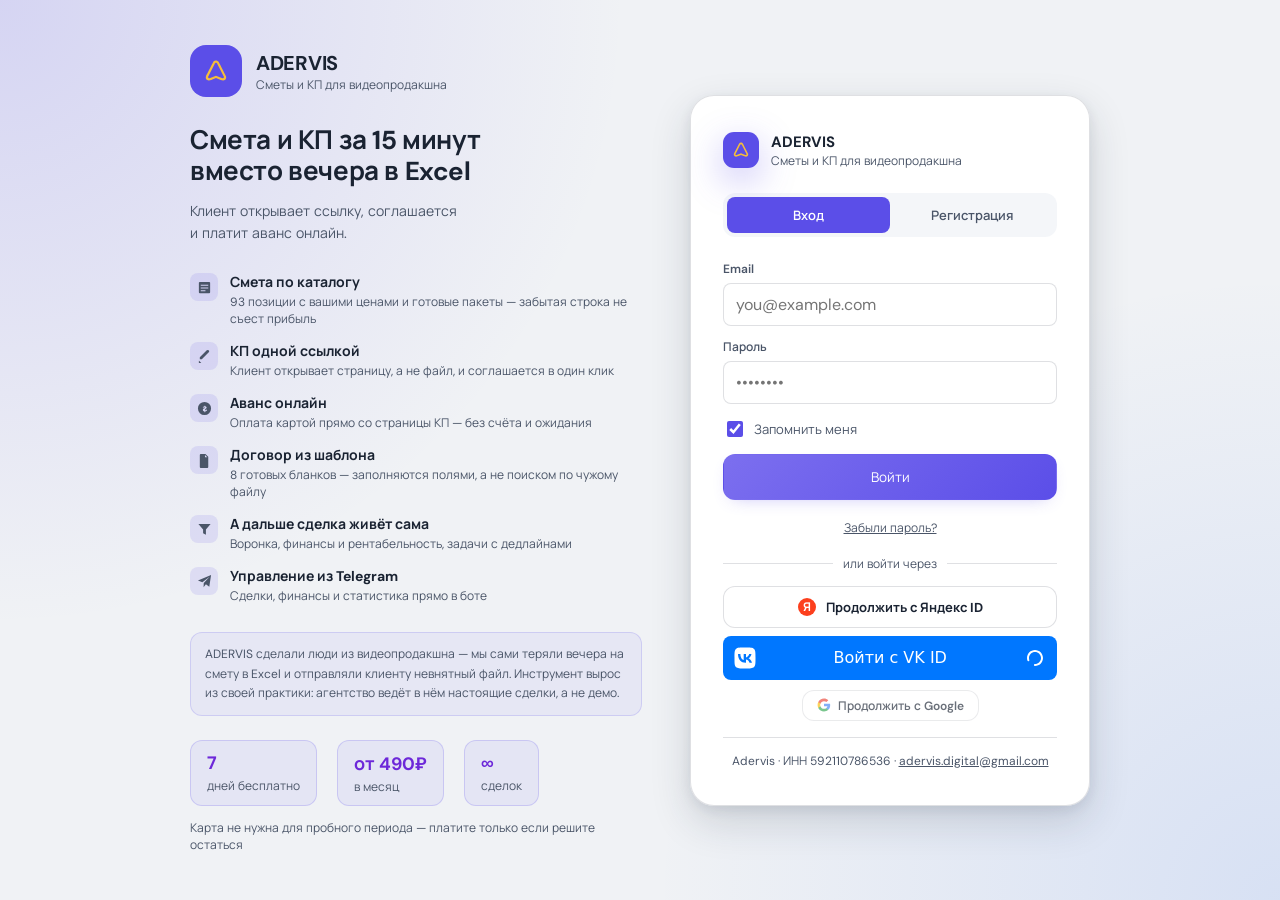
==== commit 293cd45f: "feat: установленное приложение обновляется само (SW v444) Владелец: «когда установил приложение на т" ====
--- a/index.html
+++ b/index.html
@@ -249,6 +249,13 @@
   <div id="offlineBanner" class="offline-banner">
     <span><svg width="14" height="14" viewBox="0 0 24 24" fill="none" stroke="currentColor" stroke-width="2" stroke-linecap="round"><path d="M1 1l22 22"/><path d="M8.5 16.4a5 5 0 016.4-.6"/><path d="M5 12.5a10 10 0 015.2-2.7"/><path d="M16.6 12.9a10 10 0 012.4 1.7"/><path d="M12 20h.01"/></svg>Нет соединения с интернетом — изменения сохраняются локально</span>
   </div>
+  <div id="updateBanner" class="update-banner" role="status" hidden>
+    <span>Вышла новая версия</span>
+    <button type="button" class="btn small primary" onclick="app.applyAppUpdate()">Обновить</button>
+    <button type="button" class="u-modal-close" onclick="app.dismissAppUpdate()" aria-label="Скрыть — обновится при следующем сворачивании">
+      <svg width="14" height="14" viewBox="0 0 24 24" fill="none" stroke="currentColor" stroke-width="2" stroke-linecap="round"><path d="M18 6L6 18M6 6l12 12"/></svg>
+    </button>
+  </div>
   <input type="file" id="importJsonInput" accept="application/json" hidden>
   <input type="file" id="importCatalogInput" accept="application/json" hidden>
   <input type="file" id="importCatalogXlsxInput" accept=".xlsx,.xls" hidden>
--- a/style.css
+++ b/style.css
@@ -45,7 +45,6 @@
       /* Backgrounds — subtle violet tint for brand warmth */
       --bg:    #0c0c12;
       --bg2:   #13131b;
-      --bg3:   #1a1a24;
       --panel: rgba(19, 19, 27, .97);
       --panel2: rgba(26, 26, 36, .96);
 
@@ -97,6 +96,10 @@
       --green-strong:  #15803d;
       --blue-strong:   #1d4ed8;
       --yellow-strong: #e6af2e;
+      /* Красной ступени в семье НЕ БЫЛО — и ровно поэтому три места держали свой
+         #b91c1c / #d41e18 мимо токенов: затемнить красную кнопку было нечем.
+         Значение то же, что уже стояло в двух из трёх. */
+      --red-strong:    #b91c1c;
 
       /* Текст цветной «капсулы» (категории пакетов, база знаний, активные фильтры).
          Фон капсулы — полупрозрачный тинт, поэтому реальный контраст зависит от того,
@@ -138,6 +141,29 @@
       --elev-3: 0 20px 56px rgba(0,0,0,.52), 0 6px 18px rgba(0,0,0,.28);
       --shadow: var(--elev-2);
 
+      /* ── Градиенты и свечение ──────────────────────────────────────────────
+         Приём из современных дашбордов: акцент не плоской заливкой, а мягким
+         переходом со свечением по краю. Держим ТОКЕНАМИ и строим из
+         --primary-rgb, чтобы градиент следовал и за темой, и за выбранной
+         схемой: захардкоженный фиолетовый в «зелёной» схеме выглядел бы чужим,
+         ровно как это было со 168 хардкодами rgba(124,58,237,…) до --primary-rgb.
+
+           grad-hero  — крупная акцентная карточка (главная метрика, промо);
+           grad-soft  — лёгкая подложка под плитку/строку под курсором;
+           grad-btn   — заливка главной кнопки;
+           glow-sm    — свечение под элементом (кнопка, карточка при наведении);
+           glow-md    — заметное свечение у акцентной карточки и точки графика.
+
+         Радиальная часть grad-hero сдвинута вправо-вверх (85% 0%): свет падает
+         из угла, как в референсах, и не спорит с текстом, который идёт слева. */
+      --grad-hero:
+        radial-gradient(120% 150% at 85% 0%, rgb(var(--primary-rgb) / .55) 0%, rgb(var(--primary-rgb) / .14) 48%, transparent 100%),
+        linear-gradient(135deg, rgb(var(--primary-rgb) / .30) 0%, rgb(var(--primary-rgb) / .06) 100%);
+      --grad-soft: linear-gradient(180deg, rgb(var(--primary-rgb) / .10) 0%, rgb(var(--primary-rgb) / .02) 100%);
+      --grad-btn: linear-gradient(135deg, var(--primary2) 0%, var(--primary) 100%);
+      --glow-sm: 0 6px 20px -8px rgb(var(--primary-rgb) / .55);
+      --glow-md: 0 10px 34px -10px rgb(var(--primary-rgb) / .70);
+
       /* ── Скругления ────────────────────────────────────────────────────────
          Замер по живому DOM (08.08.2026): на экранах встречалось ДЕСЯТЬ разных
          радиусов, в самом файле — восемнадцать значений от 2 до 999px, включая
@@ -293,6 +319,16 @@
       --tint-indigo: #4338ca;
       --tint-red:    #991b1b;
       --tint-slate:  #475569;
+
+      /* Градиенты и свечение в светлой теме — вдвое тише. Те же значения, что в
+         тёмной, на белой панели читаются как грязное пятно: там свет ложится НА
+         тёмное, здесь — на светлое, и глазу нужен куда меньший перепад. */
+      --grad-hero:
+        radial-gradient(120% 150% at 85% 0%, rgb(var(--primary-rgb) / .28) 0%, rgb(var(--primary-rgb) / .08) 48%, transparent 100%),
+        linear-gradient(135deg, rgb(var(--primary-rgb) / .16) 0%, rgb(var(--primary-rgb) / .03) 100%);
+      --grad-soft: linear-gradient(180deg, rgb(var(--primary-rgb) / .07) 0%, rgb(var(--primary-rgb) / .015) 100%);
+      --glow-sm: 0 6px 18px -10px rgb(var(--primary-rgb) / .45);
+      --glow-md: 0 10px 28px -12px rgb(var(--primary-rgb) / .50);
     }
 
     /* ── Цветовые схемы (акцент) ─────────────────────────────────────────────
@@ -351,6 +387,19 @@
     [data-theme="light"][data-accent="graphite"] {
       --primary: #475569; --primary2: #64748b; --primary-rgb: 71 85 105;
       --primary-text: #3f4c5f; --primary-on-tint: #3f4c5f;
+    }
+
+    /* Сине-стальная. Отличается от «Синей» (indigo) тем, что уходит не в чистый
+       синий, а в холодный сине-серый: с ним градиенты и свечение дают ту самую
+       «ночную» подачу аналитических панелей, ради которой схему и заводили.
+       От «Графитовой» отличается наличием цвета — та полностью нейтральна. */
+    [data-accent="midnight"] {
+      --primary: #3352d1; --primary2: #6d8bff; --primary-rgb: 51 82 209;
+      --primary-text: #8fa8ff; --primary-on-tint: #8fa8ff;
+    }
+    [data-theme="light"][data-accent="midnight"] {
+      --primary: #2f49b8; --primary2: #4d6ae0; --primary-rgb: 47 73 184;
+      --primary-text: #2a4099; --primary-on-tint: #24377f;
     }
 
     [data-theme="light"] body {
@@ -583,12 +632,6 @@
       cursor: grab;
     }
     .sidebar-nav-config-row:hover { background: var(--panel2); }
-    .sidebar-nav-drag-handle {
-      color: var(--muted);
-      font-size: 13px;
-      line-height: 1;
-      flex: 0 0 auto;
-    }
     .sidebar-nav-config-label {
       flex: 1;
       font-size: 13px;
@@ -615,7 +658,7 @@
       top: 2px; left: 2px;
       width: 16px; height: 16px;
       border-radius: 50%;
-      background: #fff;
+      background: var(--on-color);
       transition: transform var(--dur-1);
     }
     .sidebar-nav-switch.on { background: var(--primary); }
@@ -729,21 +772,27 @@
     .sidebar-user-sub { font-size: 12px; color: var(--muted); margin-top: 1px; }
 
     /* ── Topbar icon buttons ───────────────────────────────── */
+    /* Значки шапки — в собственных «стеклянных» кружках, а не просто иконки на
+       фоне. Без рамки они висели в пустоте и не читались как кнопки: единственным
+       признаком нажимаемости был курсор, которого на телефоне нет. Рамка едва
+       заметна (6% линии), поэтому шапка не превращается в ряд коробок. */
     .topbar-icon-btn {
       width: 34px; height: 34px; padding: 0;
       display: grid; place-items: center;
-      border: 1px solid transparent;
-      background: transparent;
+      border: 1px solid var(--line);
+      background: var(--panel2);
       border-radius: var(--r-md);
       color: var(--muted);
       cursor: pointer;
-      transition: background var(--dur-1), color var(--dur-1), border-color var(--dur-1);
+      transition: background var(--dur-1), color var(--dur-1),
+                  border-color var(--dur-1), box-shadow var(--dur-1);
       flex-shrink: 0;
     }
     .topbar-icon-btn:hover {
       background: var(--primary-bg);
       color: var(--text);
-      border-color: rgb(var(--primary-rgb) / .18);
+      border-color: rgb(var(--primary-rgb) / .35);
+      box-shadow: var(--glow-sm);
     }
     .topbar-utils { display: flex; align-items: center; gap: 2px; }
     .topbar-page-title { display: none; }
@@ -930,8 +979,13 @@
       background: rgba(15, 23, 42, .45);
       color: var(--text);
       border-radius: var(--r-lg);
-      padding: 9px 13px;
-      min-height: var(--h-md);
+      /* 7px по вертикали — как у .btn.small: разницу между обычной и мелкой
+         кнопкой держат кегль и горизонтальный отступ, а не рост. С 9px обычная
+         кнопка выходила на 38–42px против 32–34 у всех остальных и читалась как
+         «большая» (замечание владельца 04.09.2026). На телефоне ниже по файлу
+         действует min-height:44px — цель касания не страдает. */
+      padding: 7px 14px;
+      min-height: 34px;
       transition: background var(--dur-1) var(--ease-out), border-color var(--dur-1) var(--ease-out), color var(--dur-1) var(--ease-out), transform var(--dur-1) var(--ease-out);
       display: inline-flex;
       align-items: center;
@@ -939,6 +993,15 @@
       gap: 7px;
       white-space: nowrap;
       text-decoration: none;
+      /* Кегль ЗАДАН, а не унаследован. Без этой строки высота кнопки зависела от
+         того, куда её положили: в панели с font-size 13px выходило 34px, а там,
+         где наследовались базовые 16px, — 42px. Замер по 14 разделам: 218 кнопок
+         на 32px, 138 на 34px и хвост из 42/40/38/37 — вот эти «большие кнопки»
+         владелец и видел. Разницы задумано не было, она набежала наследованием.
+
+         13.5px — на полпункта крупнее .btn.small (13px): обычная кнопка должна
+         читаться чуть весомее мелкой, но не выбиваться из ряда. */
+      font-size: 13.5px;
     }
 
     .nav button {
@@ -1242,12 +1305,24 @@
       align-items: center;
     }
 
+    /* Главная кнопка — градиентом и со свечением. Плоская заливка --primary
+       выглядела «наклейкой» рядом со стеклянными панелями; переход светлее→темнее
+       по диагонали даёт объём, а мягкая тень акцентного тона отрывает кнопку от
+       фона. Цвет тот же: градиент собран из --primary2 → --primary, поэтому идёт
+       за выбранной схемой. Контраст подписи не меняется — на светлом конце
+       градиента лежит --primary2, тот же, что был у :hover. */
     .btn.primary {
-      background: var(--primary);
+      background-image: var(--grad-btn);
+      background-color: var(--primary);
       border-color: transparent;
       color: var(--on-color);
-    }
-    .btn.primary:hover { background: var(--primary2); }
+      box-shadow: var(--glow-sm);
+    }
+    .btn.primary:hover {
+      background-color: var(--primary2);
+      box-shadow: var(--glow-md);
+    }
+    .btn.primary:active { box-shadow: var(--glow-sm); }
 
     .btn.blue {
       background: var(--blue);
@@ -1262,20 +1337,26 @@
       color: var(--on-color);
     }
     .btn.green:hover { background: var(--green-strong); }
-
-    .btn.yellow {
-      background: var(--yellow);
-      border-color: transparent;
-      color: #1a1a1a;
-    }
-    .btn.yellow:hover { background: var(--yellow-strong); }
+    /* .btn.yellow удалён 11.09.2026: ни разметка, ни сборка класса на лету его
+       не используют (жёлтое в app.js — фон карточек статистики и точка маржи
+       .health-dot), а цвет текста в нём был единственным #1a1a1a мимо токенов. */
 
     .btn.danger {
       background: var(--red);
       border-color: transparent;
       color: var(--on-color);
     }
-    .btn.danger:hover { background: #d41e18; }
+    .btn.danger:hover { background: var(--red-strong); }
+
+    /* Разрушительное действие рядом с главным: цвет предупреждает, но вес не
+       спорит с призывом. Заливка остаётся у .danger — в окнах-подтверждениях
+       удаление и есть главное действие. */
+    .btn.danger-quiet {
+      background: transparent;
+      border-color: rgba(220, 38, 38, .35);
+      color: var(--text-danger);
+    }
+    .btn.danger-quiet:hover { background: rgba(220, 38, 38, .1); border-color: rgba(220, 38, 38, .55); }
 
     .btn.small {
       padding: 7px 10px;
@@ -1613,6 +1694,12 @@
       padding: 16px;
       position: relative;
     }
+    /* Выбор этапа — во всю ширину карточки. Нативный select — inline-block, и
+       обёртка кастомной выпадашки брала ширину по содержимому: подпись «КП
+       отправлено» давала 145px там, где всё остальное в карточке 176px, и
+       правый край получался рваным. */
+    .crm-card > .task-mini-select,
+    .crm-card > .uu-select-wrap { display: block; width: 100%; }
 
     /* Календарь сделки на телефоне — ПЛОТНЫЙ СПИСОК, а не столбик карточек.
        Общее мобильное правило разворачивает .line-head в колонку, и каждое
@@ -1774,6 +1861,24 @@
       color: var(--tint-amber);
     }
 
+    /* Статусы клиента. Раньше все пять рисовались одной капсулой, и колонка
+       статуса ничего не сообщала — приходилось читать каждое слово. Цвета
+       берём из семейства --tint-*: они определены для обеих тем, а фон капсулы
+       полупрозрачный, и на нём читаемость от темы зависит (см. тест «цветные
+       капсулы читаемы в обеих темах»). */
+    .status-pill.info {
+      color: var(--tint-blue);
+      background: var(--tint-blue-bg);
+    }
+    .status-pill.green { background: var(--tint-green-bg); }
+    .status-pill.yellow { background: var(--tint-amber-bg); }
+    /* VIP — акцентный тон продукта: это «наш главный клиент», и он же цвет
+       главного действия. Фон уже акцентный у базовой капсулы, меняем только
+       текст. */
+    .status-pill.accent {
+      color: var(--primary-on-tint);
+    }
+
     /* Архив — нейтральный серый: не активный статус, но и не ошибка.
        Был var(--muted) — на сером тинте в тёмной теме давал 4,09:1. */
     .status-pill.archived {
@@ -1801,6 +1906,9 @@
       padding: 10px 0;
       border-bottom: 1px solid var(--line);
     }
+    /* Суммы в «Итогах сметы» — тем же строем, что и в плитках: правый край
+       столбца не должен ездить от того, есть ли в числе единица. */
+    .summary-line strong { font-variant-numeric: tabular-nums; }
 
     .summary-line strong {
       text-align: right;
@@ -1973,30 +2081,66 @@
       font-size: 12px;
     }
 
+    /* ── РУЧКА ПЕРЕТАСКИВАНИЯ — ОДНА НА ВСЁ ПРИЛОЖЕНИЕ ──────────────────────
+       Было четыре разных вида одного жеста: здесь — пустой квадрат 26×26 с
+       рамкой и БЕЗ содержимого (читался как невыбранный чекбокс), в настройке
+       меню — текстовый глиф ⠿ (рисуется шрифтом ОС, у каждого свой), в боковом
+       списке сделок — свой инлайновый SVG, а карточки канбана таскались без
+       ручки вовсе. Теперь разметка одна (dragHandleHtml), рисунок один
+       (ICON_PATHS.drag), а место задаёт модификатор.
+
+       Рамки нет намеренно: коробка вокруг точек и превращала ручку в подобие
+       чекбокса. Опознаётся она точками и курсором-ладонью. */
     .drag-handle {
-      width: 26px;
+      display: inline-flex;
+      align-items: center;
+      justify-content: center;
+      width: 22px;
       height: 26px;
-      border-radius: var(--r-sm);
-      display: grid;
-      place-items: center;
+      flex: 0 0 auto;
       color: var(--muted);
-      border: 1px solid var(--line);
-      margin-top: 2px;
       cursor: grab;
       user-select: none;
-      flex: 0 0 auto;
-      transition: color var(--dur-1) var(--ease-out), border-color var(--dur-1) var(--ease-out), background var(--dur-1) var(--ease-out);
-    }
-
-    .drag-handle:hover {
-      color: var(--text);
-      border-color: var(--primary-on-tint);
-      background: rgb(var(--primary-rgb) / .08);
-    }
-
-    .drag-handle:active {
-      cursor: grabbing;
-      background: rgb(var(--primary-rgb) / .16);
+      -webkit-user-select: none;
+      /* Иначе браузер на телефоне забирает вертикальное движение себе под
+         прокрутку, и перетаскивание не начинается. */
+      touch-action: none;
+      border-radius: var(--r-sm);
+      transition: color var(--dur-1) var(--ease-out), background var(--dur-1) var(--ease-out);
+    }
+    .drag-handle svg { display: block; }
+    .drag-handle:hover { color: var(--text); background: rgb(var(--primary-rgb) / .10); }
+    .drag-handle:active { cursor: grabbing; background: rgb(var(--primary-rgb) / .18); }
+
+    /* Ручка в углу карточки: не встаёт в поток, поэтому ширина названия и суммы
+       не зависит от того, наведён курсор или нет. */
+    .drag-handle--corner {
+      position: absolute;
+      top: 4px; right: 4px;
+    }
+
+    /* Карточки воронки и задач таскаются целиком (HTML5 drag), ручки у них не было
+       вовсе — то, что карточку можно перенести, узнавалось случайно. Показываем ту
+       же ручку по наведению как ПОДСКАЗКУ: тянуть по-прежнему можно за всю
+       карточку, поэтому ручка не перехватывает указатель. */
+    .crm-card, .task-card { position: relative; }
+    .crm-card .drag-handle--corner,
+    .task-card .drag-handle--corner {
+      opacity: 0;
+      pointer-events: none;
+      transition: opacity var(--dur-1);
+    }
+    .crm-card:hover .drag-handle--corner,
+    .task-card:hover .drag-handle--corner { opacity: .5; }
+    /* У карточки задачи в правом верхнем углу уже стоит крестик «Удалить», и
+       ручка-подсказка садилась ровно на него: два значка вплотную читались как
+       две кнопки, и в маленькую цель легко промахнуться. Ручке — низ карточки,
+       там пусто; крестик наверху остаётся один. */
+    .task-card .drag-handle--corner { top: auto; bottom: 6px; right: 8px; }
+    /* Наведения на телефоне нет — там подсказка видна всегда, приглушённо. */
+    @media (hover: none) {
+      .crm-card .drag-handle--corner,
+      .task-card .drag-handle--corner { opacity: .32; }
     }
 
     .proposal-preview {
@@ -2158,7 +2302,12 @@
       /* Колонок столько, сколько этапов: число приходит из app.js переменной
          --kanban-cols. Раньше оно ставилось инлайновым grid-template-columns и
          перебивало мобильные правила — доска не сворачивалась в столбик никогда. */
-      grid-template-columns: repeat(var(--kanban-cols, 4), minmax(220px, 1fr));
+      /* 240, а не 220: при 220px внутри карточки оставалось 160px, и две кнопки
+         («Открыть» 74px + «КП-ссылка» 90px + зазор) не помещались в строку —
+         каждая карточка на доске несла ряд из одной кнопки и второй под ней.
+         Доска и так прокручивается вбок, лишние 20px на колонку ничего не
+         ломают, а карточка становится на 34px короче. */
+      grid-template-columns: repeat(var(--kanban-cols, 4), minmax(240px, 1fr));
       overflow-x: auto;
       padding-bottom: 10px;
       scroll-snap-type: x proximity;
@@ -2182,10 +2331,15 @@
       scrollbar-width: thin;
     }
 
-    .kanban-col h3 {
+    /* Только ЗАГОЛОВОК КОЛОНКИ. Селектор был потомковым (.kanban-col h3) и
+       ловил ещё и <h3> каждой карточки внутри колонки: название сделки получало
+       серую подложку, отступ снизу и — что хуже — position:sticky, то есть
+       прилипало при прокрутке колонки. */
+    .kanban-col > h3 {
       display: flex;
       justify-content: space-between;
       align-items: center;
+      gap: 8px;
       position: sticky;
       top: 0;
       background: var(--panel2);
@@ -2193,6 +2347,18 @@
       padding-bottom: 10px;
       margin-bottom: 0;
     }
+    /* Название колонки и счётчик — одной строкой. Без этого «На согласовании»
+       занимало всю ширину, и «0» уезжал под текст: соседние колонки стояли
+       заголовками в одну строку, а эта — в две, и ряд визуально разъезжался.
+       Длинное имя ужимается многоточием, счётчик и «+» не сжимаются никогда. */
+    .kanban-col > h3 > span:first-child {
+      display: inline-flex; align-items: center; gap: 6px; min-width: 0;
+    }
+    /* Многоточие — только на названии: если обрезать весь блок, оно съедает
+       счётчик, ради которого в заголовок и смотрят. */
+    .kanban-col-name { min-width: 0; white-space: nowrap; overflow: hidden; text-overflow: ellipsis; }
+    .kanban-col > h3 .pill-count { flex: 0 0 auto; }
+    .kanban-col > h3 > .btn { flex: 0 0 auto; }
 
     /* Этапы воронки CRM. Раньше десять колонок были одинаково серыми: на какой
        стадии сделка, читалось только по подписи, и глазом воронка не собиралась.
@@ -2550,10 +2716,27 @@
         flex-direction: column;
       }
 
+      /* Сумма и её подпись — ОДНО значение, и на телефоне они разъезжались по
+         разным краям: блок растягивался на всю ширину с text-align: left, а сама
+         сумма оставалась прибитой вправо своим justify-content. Получалось «В
+         итоге» слева, «9 000 ₽» справа, и между ними пустая строка.
+         Теперь это одна строка: подпись слева, значение справа. */
       .price-editor {
         width: 100%;
+        display: flex;
+        align-items: baseline;
+        justify-content: flex-end;
+        flex-wrap: wrap;
+        gap: 4px 10px;
         text-align: left;
       }
+      .price-editor > .line-total-note {
+        order: -1;
+        margin-right: auto;
+        margin-top: 0;
+      }
+      /* Маржа — своя строка: это отдельная мысль, а не подпись к сумме. */
+      .price-editor > .line-margin-note { flex: 1 1 100%; }
 
       .price-editor input {
         text-align: left;
@@ -2686,11 +2869,17 @@
 
     /* ── CURRENCY DROPDOWN ───────────────────────── */
     .currency-select-wrap { position: relative; }
+    /* Тот же вид, что у остальных выпадающих списков (.uu-select-btn): у кнопки
+       браузер по умолчанию центрирует текст, и «₽ — Российский рубль» стоял по
+       центру поля, когда все соседние поля формы выровнены влево. Заодно
+       сведены отступы, радиус и шрифт — раньше валюта была крупнее и круглее
+       остальных полей той же формы. */
     .currency-select-btn {
       display: flex; align-items: center; justify-content: space-between; gap: 8px;
-      width: 100%; padding: 10px 14px; border: 1px solid var(--line);
-      border-radius: var(--r-lg); background: var(--input); color: var(--text);
-      font-size: 14px; font-weight: 700; cursor: pointer; transition: var(--dur-1);
+      width: 100%; padding: 9px 12px; border: 1px solid var(--line);
+      border-radius: var(--r-md); background: var(--input); color: var(--text);
+      font-size: 13px; font-weight: 600; cursor: pointer; text-align: left;
+      transition: border-color var(--dur-1); line-height: 1.3;
     }
     .currency-select-btn:hover { border-color: rgb(var(--primary-rgb) / .5); }
     /* Длинное название валюты (напр. «Казахстанский тенге») переносилось на 2 строки —
@@ -2844,6 +3033,17 @@
       width: 36px; height: 4px; margin-left: -18px;
       border-radius: var(--r-pill); background: var(--line);
     }
+    /* Кнопка «назад» в шапке листа. Заголовок между ней и «Закрыть» — растягиваем
+       его, чтобы «Закрыть» осталась прижатой к правому краю. */
+    .mobile-nav-sheet-head > span { flex: 1 1 auto; min-width: 0; }
+    .mobile-nav-sheet-back {
+      display: inline-flex; align-items: center; justify-content: center;
+      flex: 0 0 auto; width: 36px; height: 36px; margin-left: -6px;
+      color: var(--muted); background: none;
+      border: 1px solid var(--line); border-radius: var(--r-md);
+      cursor: pointer;
+    }
+    .mobile-nav-sheet-back:hover { color: var(--text); border-color: var(--primary2); }
     .mobile-nav-sheet-list { display: flex; flex-direction: column; gap: 2px; padding: 2px 0; }
     /* Разметка строк — та же, что в боковом меню (renderNavListHtml), поэтому
        здесь только размер под палец: сайдбар рассчитан на курсор.
@@ -2869,6 +3069,14 @@
       cursor: pointer;
     }
     .mobile-nav-sheet-config:hover { color: var(--text); border-color: var(--primary2); }
+    /* Настройка меню ВНУТРИ листа. Разметка строк общая с поповером десктопа
+       (navConfigRowsHtml), здесь только размер под палец. */
+    .mobile-nav-sheet-config-list { padding: 2px 0; }
+    .mobile-nav-sheet-config-list .sidebar-nav-config-row { min-height: 46px; }
+    .mobile-nav-sheet-config-list .sidebar-nav-config-label { font-size: 15px; }
+    /* У вкладок сделки иконок нет — без этого правила подпись висела бы с отступом
+       под несуществующую иконку. */
+    .mobile-nav-sheet-list .mobile-tab-row { gap: 0; }
 
     /* ── WELCOME SCREEN ─────────────────────────── */
     .welcome-screen {
@@ -2979,6 +3187,25 @@
     .wizard-pkg-card h3 { font-size: 14px; margin-bottom: 4px; }
     .wizard-pkg-card p { font-size: 12px; margin: 0; }
     .wizard-pkg-card .pkg-price { font-weight: 900; font-size: 15px; margin-top: 8px; color: var(--primary-text); }
+    .wizard-pkg-search {
+      flex: 0 1 auto;
+      max-width: 420px;
+      margin-bottom: 12px;
+    }
+    .wizard-pkg-search .catalog-search-input { min-height: 44px; }
+    .wizard-pkg-empty {
+      display: flex;
+      align-items: center;
+      justify-content: space-between;
+      gap: 12px;
+      flex-wrap: wrap;
+      padding: 14px 16px;
+      border: 1px dashed var(--line);
+      border-radius: var(--r-xl);
+      background: var(--panel2);
+      color: var(--muted);
+      font-size: 13px;
+    }
 
     /* ── PACKAGE CARD ─────────────────────────────────── */
     .package-card {
@@ -3002,12 +3229,36 @@
 
     .pkg-card-top { display: flex; align-items: flex-start; justify-content: space-between; gap: 8px; margin-bottom: 10px; }
     .pkg-card-name { margin: 0 0 5px; font-size: 15px; font-weight: 900; line-height: 1.3; }
-    .pkg-card-desc { margin: 0 0 12px; font-size: 12px; color: var(--muted); line-height: 1.5; }
+    /* Две строки под описание пакета всегда: у соседей по ряду оно бывает в одну
+       строку и в две, и тогда цена, «ДЛЯ: …» и весь состав съезжают друг
+       относительно друга — три карточки одного уровня читаются как разные
+       блоки. Резерв ровняет их по цене, по которой пакеты и сравнивают. */
+    .pkg-card-desc {
+      margin: 0 0 12px; font-size: 12px; color: var(--muted); line-height: 1.5;
+      min-height: calc(2 * 1.5em);
+      display: -webkit-box; -webkit-line-clamp: 2; -webkit-box-orient: vertical; overflow: hidden;
+    }
     .pkg-card-price {
       font-family: 'Space Grotesk', sans-serif; font-weight: 900; font-size: 22px;
       font-variant-numeric: tabular-nums; color: var(--text); margin-bottom: 6px; letter-spacing: -.02em;
     }
-    .pkg-card-for { font-size: 12px; color: var(--muted); margin-bottom: 12px; font-weight: 600; text-transform: uppercase; letter-spacing: .05em; }
+    /* Подпись под ценой пакета: число посчитано за один съёмочный день. Стоит
+       вплотную к цене (отрицательный отступ гасит margin самой цены), иначе читается
+       как отдельная строка карточки, а не уточнение к сумме. */
+    .pkg-card-price-note {
+      margin-top: -4px; margin-bottom: 8px;
+      font-size: 12px; font-weight: 600; color: var(--muted);
+    }
+    /* Капс снят 04.09.2026 по тому же правилу, что и на карточках сделок, но
+       случай тут хуже: там капсом были слова-подписи («Бюджет», «Долг»), а здесь
+       ЦЕЛАЯ ФРАЗА из поля пакета — до 62 знаков вида «ДЛЯ: АКТИВНЫЕ БРЕНДЫ,
+       ПРОДАКШН-АГЕНТСТВА, МАРКЕТИНГОВЫЕ ОТДЕЛЫ». Капс убивает различие букв по
+       высоте, и такая строка читается по слогам.
+
+       Замер по всему приложению (12 разделов): это была ЕДИНСТВЕННАЯ фраза
+       капсом на экране — остальные правила с uppercase стоят на словах-
+       разделителях, где капс уместен. */
+    .pkg-card-for { font-size: 12px; color: var(--muted); margin-bottom: 12px; font-weight: 600; }
     .pkg-card-items { flex: 1; margin-bottom: 14px; }
     .pkg-item-line { font-size: 12px; padding: 3px 0; color: var(--muted); border-bottom: 1px solid var(--line); }
     .pkg-item-line:last-child { border-bottom: none; }
@@ -3076,12 +3327,64 @@
       .pwa-install-cta { width: 100%; }
       .pwa-install-cta .btn { width: 100%; }
     }
+
+    /* ── Вкладка «Данные» ────────────────────────────────────────────────────
+       Карточка занимает ячейку целиком, описанию отведены две строки, действие
+       прижато к низу. Высоты НЕ подгоняем: ровный ряд держится строением, иначе
+       карточки поплывут от текста разной длины — тот же разбор, что у каталога,
+       пакетов и шаблонов договоров (31.08). */
+    .data-card {
+      display: flex; flex-direction: column; gap: 8px; height: 100%;
+      padding: 14px; border-radius: var(--r-lg);
+      background: var(--panel); border: 1px solid var(--line);
+      transition: border-color .15s ease, transform .15s ease;
+    }
+    .data-card:hover { border-color: rgb(var(--primary-rgb) / .45); transform: translateY(-1px); }
+    .data-card__title { font-size: 13px; font-weight: 750; line-height: 1.35; }
+    .data-card__note {
+      font-size: 12px; color: var(--muted); line-height: 1.5;
+      min-height: 2.6em; /* резерв под две строки — ровно ради ровного ряда */
+    }
+    /* Кнопка НЕ на всю ширину карточки: сетку держит сама карточка, а залитая
+       плита во всю ячейку кричит там, где нужно обычное действие — три таких
+       подряд (фиолетовая и две зелёные) читались рядом цветных полос. */
+    .data-card__act { margin-top: auto; display: flex; gap: 8px; align-items: center; flex-wrap: wrap; }
+    /* width:auto перебивает общее правило для полей ввода: месяц во всю ширину
+       карточки — ровно то, что раздражало на прежнем экране. */
+    .data-card input[type="month"] {
+      width: auto; max-width: 190px; padding: 7px 10px; font-size: 13px;
+      border: 1px solid var(--line); border-radius: var(--r-sm);
+      background: var(--panel2); color: var(--text);
+    }
+    @media (max-width: 1160px) {
+      /* В одну колонку карточка широкая, и кнопка у левого края теряется. */
+      .data-card__act .btn { flex: 1 1 auto; justify-content: center; }
+    }
+
+    /* Плитка факта: значок, число, подпись. Числа моноширинные — колонка цифр
+       должна читаться сверху вниз, а не прыгать. */
+    .data-stat {
+      display: flex; align-items: center; gap: 11px;
+      padding: 12px 14px; border-radius: var(--r-lg);
+      background: var(--panel); border: 1px solid var(--line);
+    }
+    .data-stat__num {
+      font-family: var(--font-display); font-weight: 800; font-size: 18px;
+      font-variant-numeric: tabular-nums; line-height: 1.15;
+    }
+    .data-stat__lbl { font-size: 12px; color: var(--muted); line-height: 1.35; }
     @media (max-width: 640px) {
       .seg-switch.wrap button { flex: 1 1 calc(50% - 4px); min-width: 0; }
     }
 
     .pkg-note { font-size: 12px; color: var(--muted); font-style: italic; background: var(--panel2); padding: 6px 10px; border-radius: var(--r-sm); margin: 0 0 12px; line-height: 1.4; }
-    .pkg-card-actions { display: flex; gap: 8px; margin-top: auto; }
+    /* wrap обязателен: в ряду четыре элемента — «В смету», «Ссылка клиенту» и две
+       иконки (звезда, скрыть). На 320px они перестали помещаться, и подпись
+       вылезала за край карточки на 3px — поймал сторож «подпись не наезжает на
+       соседа». Переносим, а не ужимаем: ужатая кнопка теряет цель касания. */
+    .pkg-card-actions { display: flex; gap: 8px; margin-top: auto; flex-wrap: wrap; }
+    /* Иконки не тянутся при переносе — растянутая звезда выглядит поломкой. */
+    .pkg-card-actions .catalog-action-btn { flex: 0 0 auto; }
 
     .pkg-cat-badge {
       display: inline-flex; align-items: center; gap: 4px;
@@ -3161,6 +3464,22 @@
       border-bottom: 1px solid var(--line); cursor: pointer; transition: background var(--dur-1);
     }
     .client-list-row:last-child { border-bottom: none; }
+    /* Шапка таблицы клиентов: те же классы колонок, что у строк, поэтому ширины
+       совпадают сами. Не кликается и не подсвечивается — это подпись, а не
+       строка данных. */
+    .client-list-head {
+      cursor: default; background: var(--panel2);
+      font-size: 11px; font-weight: 800; letter-spacing: .04em; text-transform: uppercase;
+      color: var(--muted);
+    }
+    .client-list-head:hover { background: var(--panel2); }
+    .client-list-head .client-list-name,
+    .client-list-head .client-list-company,
+    .client-list-head .client-list-deals,
+    .client-list-head .client-list-paid,
+    .client-list-head .client-list-debt {
+      font-size: 11px; font-weight: 800; color: var(--muted);
+    }
     .client-list-row:hover { background: var(--panel2); }
     .client-list-row .status-pill { flex: 0 0 90px; text-align: center; justify-content: center; }
     .client-list-name { font-size: 14px; font-weight: 600; flex: 1 1 150px; min-width: 0; white-space: nowrap; overflow: hidden; text-overflow: ellipsis; }
@@ -3240,6 +3559,9 @@
       mask-image: linear-gradient(to right, transparent 0, black 18px, black calc(100% - 18px), transparent 100%);
     }
     .deal-tabs::-webkit-scrollbar { display: none; }
+    /* Кнопка-триггер вместо ленты вкладок. На десктопе не нужна — там лента
+       помещается целиком; включается медиазапросом ниже. */
+    .deal-tabs-trigger { display: none; }
     .deal-tab {
       border: none; background: transparent;
       color: var(--muted); font-size: 13px; font-weight: 600;
@@ -3320,9 +3642,31 @@
          не происходит — при переносе все дорожки заняты первым рядом и схлопывать
          нечего, одинокая плитка занимает ровно одну дорожку (1380px: 168px, как и
          при auto-fill). На 560px auto-fit даже лучше: три колонки вместо двух. */
-      grid-template-columns: repeat(auto-fit, minmax(150px, 1fr));
+      /* ПЕРЕСЧИТАНО: плиток стало ДЕСЯТЬ, а не девять — десятую добавили позже, и
+         auto-fit снова начал оставлять дыру. Замер: на 1440px ряды 9+1 и 1251px
+         пустоты во второй строке, на 1280px — 8+2 и 935px, на 1024px — 6+4 и 331px.
+         Ровно тот случай, на который владелец указывал в финансах.
+
+         Десять делится нацело только на 2 и 5, поэтому колонок ровно столько: пять
+         на широком экране (два ряда по пять), два на узком (пять рядов по два).
+         Промежуточные 3 и 4 дают 3+3+3+1 и 4+4+2 — то есть ту же дыру.
+
+         Порог берём с САМОЙ СЕТКИ через container query, а не с окна: ширина панели
+         от ширины окна не зависит (см. финансы — тот же приём и та же причина).
+         790px = 5×150px минимума плитки плюс внутренние отступы. */
+      container-type: inline-size;
+      /* Ширину задают ДЕТИ через span, а не сама сетка через template-columns:
+         элемент не может опрашивать себя как контейнер — container query работает
+         только для потомков. Ровно этот промах у меня и вышел с первого раза:
+         правило на .db-stat-row внутри @container не срабатывало никогда, и на
+         1440px оставалось два столбца вместо пяти. */
+      grid-template-columns: repeat(10, 1fr);
       background: var(--panel2); border: 1px solid var(--line);
       border-radius: var(--r-xl); margin-bottom: 14px; overflow: hidden;
+    }
+    .db-stat-row > .db-stat { grid-column: span 5; }
+    @container (min-width: 790px) {
+      .db-stat-row > .db-stat { grid-column: span 2; }
     }
     .db-stat {
       /* 150px, а не 110: самая длинная подпись («Дедлайны / 7 дн») требует 96px,
@@ -3347,6 +3691,24 @@
       --stat-sep: -1px 0 0 var(--line), 0 -1px 0 var(--line);
       box-shadow: var(--stat-sep);
     }
+    /* Акцентная плитка. Подложка-градиент вместо ровной заливки и чуть более
+       крупное число: полоса из десяти одинаковых плиток не давала глазу точки
+       входа. Разделители (--stat-sep) сохраняем — без них у плитки пропадали бы
+       линии, которыми она отделена от соседей. */
+    /* Подложка ТИХАЯ (--grad-soft, а не --grad-hero). Первая версия ставила сюда
+       hero-градиент, и плотный фиолет съедал зелёную сумму прибыли: цвет числа
+       здесь несёт смысл (доход/убыток), спорить с ним подложке нельзя. Проверка
+       контраста этого НЕ поймала бы — она читает background-color, а градиент
+       живёт в background-image. */
+    .db-stat--hero {
+      background-image: var(--grad-soft);
+      box-shadow: var(--stat-sep), inset 0 0 0 1px rgb(var(--primary-rgb) / .28);
+    }
+    .db-stat--hero .db-stat-value { font-size: 19px; }
+    .db-stat--hero[onclick]:hover {
+      background-image: var(--grad-soft);
+      box-shadow: var(--stat-sep), inset 0 0 0 1px rgb(var(--primary-rgb) / .45), inset 0 -2px 0 var(--primary);
+    }
     .db-stat[onclick] { cursor: pointer; }
     /* Плитки ведут в раздел, но выглядели как обычный текст: единственным намёком
        был курсор, которого на телефоне нет. Подчёркивание акцентом + подпись в
@@ -3354,7 +3716,10 @@
     /* Наведение ДОБАВЛЯЕТ подчёркивание к разделителям, а не заменяет их: без
        var(--stat-sep) в этих правилах линии вокруг плитки пропадали под курсором. */
     .db-stat[onclick]:hover {
-      background: var(--panel);
+      background-color: var(--panel);
+      /* Лёгкая акцентная подложка сверху вниз вместо ровной заливки: плитка под
+         курсором «подсвечивается», а не просто меняет серый на серый. */
+      background-image: var(--grad-soft);
       box-shadow: var(--stat-sep), inset 0 -2px 0 var(--primary);
     }
     .db-stat[onclick]:hover .db-stat-label { color: var(--text); }
@@ -3364,12 +3729,18 @@
        КАПСОМ под ней — на 9 плитках в ряд читалось как "стена из капса"). Иконка
        меньше и служит просто маркером перед подписью, не отдельным акцентом. */
     .db-stat-top { display: flex; align-items: center; gap: 6px; margin-bottom: 6px; min-width: 0; }
+    /* 26/14 — домашний размер значка-бейджа: столько по умолчанию даёт iconBadge()
+       и таким он стоит по всему приложению. Плитка KPI была единственным местом
+       мимо стандарта: кружок 20 со значком 11px, то есть символ МЕЛЬЧЕ соседней
+       подписи (12px) — на таком размере он читается уже не как знак, а как цветное
+       пятнышко. Полоса из-за этого выросла на 12px на две строки: приемлемая цена
+       за то, чтобы значок работал знаком. */
     .db-stat-icon {
-      width: 20px; height: 20px; border-radius: var(--r-sm);
+      width: 26px; height: 26px; border-radius: var(--r-sm);
       display: flex; align-items: center; justify-content: center;
       flex: 0 0 auto;
     }
-    .db-stat-icon svg { width: 11px; height: 11px; display: block; }
+    .db-stat-icon svg { width: 14px; height: 14px; display: block; }
     .db-stat-label {
       font-size: 12px; color: var(--muted); font-weight: 600;
       white-space: nowrap; overflow: hidden; text-overflow: ellipsis; min-width: 0;
@@ -3378,6 +3749,19 @@
       font-size: 16.5px; font-weight: 800; letter-spacing: -.01em;
       font-variant-numeric: tabular-nums; line-height: 1.2; margin-bottom: 2px;
     }
+    /* Сумма слева, мини-график справа. Ряд, а не два этажа: плитка и так низкая,
+       а форма нужна ГЛАЗУ рядом с числом, а не под ним. График сжимается первым
+       (flex: 0 1 auto) и пропадает на узкой плитке — число важнее формы. */
+    .db-stat-value-row {
+      display: flex; align-items: center; justify-content: space-between;
+      gap: 8px; margin-bottom: 2px; min-width: 0;
+    }
+    .db-stat-value-row .db-stat-value { margin-bottom: 0; min-width: 0; }
+    .db-stat-value-row .spark { flex: 0 1 auto; min-width: 0; opacity: .9; }
+    .db-stat[onclick]:hover .spark { opacity: 1; }
+    /* Ниже 1100px в плитке остаётся ~120px под содержимое: график и сумма
+       начинают спорить за место, и первым уходит график. */
+    @media (max-width: 1100px) { .db-stat-value-row .spark { display: none; } }
     /* tabular-nums: в подписи плитки бывают суммы («20 750 ₽ из 41 500 ₽»), а
        DESIGN.md §5 требует табличных цифр везде, где деньги. Сторож в a11y это
        и поймал на новой плитке «Собираемость». */
@@ -3396,12 +3780,142 @@
       gap: 6px 0; margin-bottom: 8px;
     }
     .db-analytics-legend { display: flex; gap: 12px; font-size: 12px; }
-    .db-analytics-body {
-      display: grid; grid-template-columns: 1fr 200px; gap: 16px; align-items: start;
-    }
-    .db-analytics-top {
+    .db-analytics-body { display: block; }
+
+    /* ── Деньги по месяцам + топ клиентов: ДВЕ панели рядом ──────────────────
+       Раньше это была одна коробка с вертикальной чертой посередине: правая
+       половина шла без заголовка, легенда графика жалась в верхний угол над ней,
+       и блок читался кучей. Правая колонка фиксированной ширины — список имён с
+       суммами не выигрывает от растягивания, а график выигрывает. Порог 1040px:
+       ниже него на график остаётся меньше 620px, и столбцы месяцев начинают
+       сливаться — тогда панели встают друг под друга. */
+    /* stretch, а не start: панели заканчивались на разной высоте, и ряд выглядел
+       собранным на скорую руку. Теперь обе тянутся до нижней кромки ряда, а
+       содержимое внутри распределяется своими подвалами. */
+    .db-analytics-row {
+      display: grid; grid-template-columns: minmax(0, 1fr) 300px;
+      gap: 14px; margin-bottom: 14px; align-items: stretch;
+    }
+    .db-money-panel { display: flex; flex-direction: column; }
+    /* График занимает всё, что осталось между шапкой и подвалом. */
+    .db-money-panel .db-analytics-body { flex: 1 1 auto; display: flex; align-items: center; }
+    .db-money-panel .db-analytics-body > svg { width: 100%; }
+    .db-money-foot {
+      display: flex; align-items: center; justify-content: space-between; gap: 10px;
+      margin-top: 10px; padding-top: 10px; border-top: 1px solid var(--line);
+    }
+    @media (max-width: 1040px) { .db-analytics-row { grid-template-columns: 1fr; } }
+    .db-money-panel, .db-clients-panel { margin-bottom: 0; }
+    .db-clients-panel { display: flex; flex-direction: column; }
+    /* Значок у заголовка раздела. Тот же квадрат с акцентным тинтом, что и у
+       панелей аналитики, — чтобы значки на странице читались как одна семья, а
+       не как случайные картинки. inline-flex и выравнивание по центру: без них
+       svg садится на базовую линию и заголовок «подпрыгивает». */
+    .h1-ico {
+      width: 28px; height: 28px; border-radius: var(--r-sm); flex: 0 0 auto;
+      background: var(--primary-bg); color: var(--primary-text);
+      display: inline-flex; align-items: center; justify-content: center;
+      margin-right: 10px; vertical-align: -6px;
+    }
+    @media (max-width: 640px) {
+      .h1-ico { width: 24px; height: 24px; margin-right: 8px; vertical-align: -5px; }
+    }
+
+    .db-panel-ico {
+      width: 22px; height: 22px; border-radius: var(--r-sm); flex: 0 0 auto;
+      background: var(--primary-bg); color: var(--primary-text);
+      display: inline-flex; align-items: center; justify-content: center;
+    }
+    .db-analytics-range { font-size: 12px; color: var(--muted); white-space: nowrap; }
+
+    /* Три числа периода подписанной строкой. Прежняя легенда «▋ сумма ▋ сумма
+       = сумма» объясняла цвет столбцов, но не говорила, что это за суммы. */
+    /* Три суммы жались к левому краю и занимали треть ширины — оставшиеся две
+       трети над графиком пустовали, и шапка панели выглядела оборванной. Теперь
+       это ряд на всю ширину с разделителями: он держит верх панели и повторяет
+       ритм колонок графика под ним. */
+    .db-money-sums {
+      display: grid; grid-template-columns: repeat(4, minmax(0, 1fr));
+      margin-bottom: 4px; border-bottom: 1px solid var(--line); padding-bottom: 10px;
+    }
+    .db-money-sum {
+      display: flex; flex-direction: column; gap: 2px; min-width: 0;
       padding-left: 14px; border-left: 1px solid var(--line);
     }
+    .db-money-sum:first-child { padding-left: 0; border-left: none; }
+    /* Ниже 1100px четыре колонки дают по 130px на число с длинной подписью —
+       «В среднем / мес» переносится и ломает ряд. Тогда два по два. */
+    @media (max-width: 1100px) {
+      .db-money-sums { grid-template-columns: 1fr 1fr; gap: 10px 0; }
+      .db-money-sum:nth-child(3) { padding-left: 0; border-left: none; }
+    }
+    .db-money-sum b { font-size: 16px; font-variant-numeric: tabular-nums; letter-spacing: -.01em; }
+    .db-money-lbl {
+      font-size: 11px; color: var(--muted); font-weight: 650;
+      text-transform: uppercase; letter-spacing: .04em;
+    }
+
+    /* Кольцо с суммой периода по центру. Размер кольца — часть смысла, поэтому
+       оно не сжимается; цифра внутри абсолютным слоем, чтобы не съезжать. */
+    .db-clients-donut {
+      position: relative; display: flex; align-items: center; justify-content: center;
+      padding: 4px 0 12px;
+    }
+    .db-clients-donut-center {
+      position: absolute; inset: 0; display: flex; flex-direction: column;
+      align-items: center; justify-content: center; gap: 1px; pointer-events: none;
+      padding-bottom: 8px;
+    }
+    .db-clients-donut-center b { font-size: 14px; font-variant-numeric: tabular-nums; }
+
+    .db-clients-list { display: flex; flex-direction: column; gap: 2px; }
+    /* Строка ведёт в карточку клиента. До этого справа не нажималось ничего:
+       список выглядел итогом, хотя за каждым именем стоят сделки. */
+    .db-client-row {
+      display: flex; align-items: center; gap: 8px; min-width: 0; width: 100%;
+      padding: 6px 8px; border: none; background: transparent; color: inherit;
+      font: inherit; text-align: left; border-radius: var(--r-sm);
+    }
+    .db-client-row.is-clickable { cursor: pointer; transition: background var(--dur-1); }
+    /* На пальце строка должна быть не ниже 44px. Расширенная зона через ::after
+       здесь НЕ годится: строки идут вплотную, и невидимые области перекрыли бы
+       соседей — попадёшь в одного клиента, откроется другой. Растим саму строку. */
+    @media (hover: none) and (pointer: coarse) {
+      .db-client-row { min-height: var(--h-lg); padding: 8px; }
+    }
+    .db-client-row.is-clickable:hover { background: var(--primary-bg); }
+    .db-client-row.is-clickable:active { background: var(--panel2); }
+    .db-top-dot { width: 8px; height: 8px; border-radius: 50%; flex: 0 0 auto; }
+    .db-top-name {
+      font-size: 12.5px; min-width: 0; flex: 1 1 auto;
+      white-space: nowrap; overflow: hidden; text-overflow: ellipsis;
+    }
+    .db-client-share {
+      font-size: 11.5px; color: var(--muted); font-variant-numeric: tabular-nums;
+      flex: 0 0 auto; min-width: 30px; text-align: right;
+    }
+    .db-top-sum { font-size: 12.5px; font-weight: 700; font-variant-numeric: tabular-nums; flex: 0 0 auto; }
+    /* «Остальные» — служебная строка, не клиент: приглушена и не притворяется
+       нажимаемой. */
+    .db-client-row--rest .db-top-name,
+    .db-client-row--rest .db-top-sum { color: var(--muted); }
+
+    .db-clients-foot {
+      display: flex; align-items: center; justify-content: space-between; gap: 10px;
+      margin-top: auto; padding-top: 10px; border-top: 1px solid var(--line);
+    }
+    /* Подпись подвала — обычным регистром, не капсом: «И ЕЩЁ 1 КЛИЕНТ» кричит
+       ровно там, где сообщается мелочь. Капс оставлен подписям метрик. */
+    .db-clients-foot-note { font-size: 11.5px; color: var(--muted); }
+
+    /* Сводка вместо графика на молодом аккаунте: шесть колонок, из которых пять
+       пустых, ничего не показывают и занимают 230px. */
+    .db-analytics-early { padding: 4px 2px 2px; }
+    .db-analytics-early-nums {
+      display: flex; flex-wrap: wrap; gap: 8px 28px;
+    }
+    .db-analytics-early-nums > div { display: flex; flex-direction: column; gap: 2px; }
+    .db-analytics-early-nums b { font-size: 18px; font-variant-numeric: tabular-nums; }
 
     /* Стрелки листания периода графика «За N месяцев» */
     .db-chart-nav { display: flex; gap: 2px; margin-left: 2px; }
@@ -3430,8 +3944,8 @@
     @media (max-width: 768px) {
       .db-stat { min-width: 45%; padding: 10px 12px; }
       .db-stat-value { font-size: 15px; }
-      .db-analytics-body { grid-template-columns: 1fr; }
-      .db-analytics-top { border-left: none; padding-left: 0; border-top: 1px solid var(--line); padding-top: 10px; }
+      /* .db-analytics-top больше нет: топ клиентов уехал в свою панель, а
+         одноколоночная раскладка задана порогом 1040px на .db-analytics-row. */
     }
     @media (max-width: 480px) {
       .db-stat { min-width: 50%; }
@@ -3477,7 +3991,7 @@
       cursor: pointer; white-space: nowrap; transition: border-color var(--dur-1), color var(--dur-1), background var(--dur-1);
     }
     .deal-tag-chip:hover { border-color: rgb(var(--primary-rgb) / .5); color: var(--text); }
-    .deal-tag-chip.active { background: var(--primary); border-color: var(--primary); color: #fff; }
+    .deal-tag-chip.active { background: var(--primary); border-color: var(--primary); color: var(--on-color); }
     /* «+N» — попап с остальными тегами, когда их больше, чем помещается в ряд. */
     .tag-overflow-wrap { position: relative; }
     .tag-overflow-btn { color: var(--primary-text); border-style: dashed; }
@@ -3592,7 +4106,22 @@
       cursor: pointer; transition: var(--dur-1);
     }
     .funnel-stage:hover { border-color: rgb(var(--primary-rgb) / .5); transform: translateY(-1px); }
-    .funnel-stage.active { border-color: var(--primary-on-tint); background: rgb(var(--primary-rgb) / .12); }
+    /* Выбранный этап воронки — акцентная карточка с градиентом и свечением, а не
+       ровный тинт: на ленте из одиннадцати одинаковых плиток «где я сейчас»
+       читалось только по чуть более светлому фону. */
+    .funnel-stage.active {
+      border-color: var(--primary-on-tint);
+      background-color: rgb(var(--primary-rgb) / .12);
+      background-image: var(--grad-soft);
+      box-shadow: var(--glow-sm);
+    }
+    .funnel-stage.active:hover { box-shadow: var(--glow-md); }
+    /* Этап без сделок остаётся на месте, но приглушён. Прятать его нельзя: семь
+       нулей подряд — это и есть сообщение «сверху воронки никто не заходит», и
+       убрать его значило бы убрать сигнал. А вот кричать наравне с занятыми
+       этапами ему незачем — глаз должен находить те, где сделки есть. */
+    .funnel-stage--empty { opacity: .5; }
+    .funnel-stage--empty:hover { opacity: .8; }
     .funnel-stage h3 { font-size: 11px; color: var(--muted); margin: 0 0 2px; }
     .funnel-stage .fs-count { font-size: 19px; font-weight: 900; line-height: 1.1; }
     /* 11.5px, а не 10.5: это ДЕНЬГИ по этапу, ради которых воронку и открывают.
@@ -3617,6 +4146,9 @@
     }
     .deal-card {
       position: relative;
+      /* Колонка — чтобы полоса оплаты прижималась к низу (margin-top:auto) и
+         выравнивала низ ряда сама, без подгонки высот. */
+      display: flex; flex-direction: column;
       min-width: 0; /* grid-элемент по умолчанию min-width:auto — без этого nowrap-текст
                        в .deal-card-name раздувал бы колонку грида шире вьюпорта */
       padding: 13px 15px 13px 18px; cursor: pointer;
@@ -3738,6 +4270,10 @@
        смыслом внутри карточки — два одинаковых по весу акцента. Полоска остаётся
        единственным цветовым сигналом, текст статуса — просто подпись без капсулы. */
     .deal-card-status-plain { font-size: 11px; font-weight: 600; color: var(--muted); white-space: nowrap; }
+    /* --line — цвет РАМОК, на карточке он практически невидим: первая версия
+       разделителя просто не читалась. Берём цвет текста второго плана и гасим
+       прозрачностью — разделитель должен отделять, а не исчезать. */
+    .deal-card-dot { color: var(--muted); opacity: .6; font-size: 11px; flex: 0 0 auto; }
     .deal-card-pills { display: flex; align-items: center; gap: 5px; flex-wrap: wrap; }
     .deal-card-menu-wrap { flex: 0 0 auto; position: relative; }
 
@@ -3755,13 +4291,38 @@
     .deal-card-stat { display: flex; flex-direction: column; gap: 2px; min-width: 0; }
     .deal-card-stat:nth-child(odd) { padding-right: 13px; }
     .deal-card-stat:nth-child(even) { padding-left: 13px; border-left: 1px solid var(--line); }
-    /* 11px, а не 10: это КАПС вразрядку — самая тяжёлая для чтения комбинация, и
-       именно ею подписаны деньги на карточке сделки («Бюджет», «Долг», «Оплачено»).
-       Замер по живому DOM нашёл ровно четыре подписи мельче 11px во всём
-       приложении, и все четыре — здесь. Плюс полпункта веса: капс на 11px при 600
-       выглядит бледнее строчного текста рядом. */
-    .deal-card-stat .lbl { font-size: 11px; color: var(--muted); font-weight: 650; letter-spacing: .04em; text-transform: uppercase; }
+    /* Капс вразрядку убран 04.09.2026 (вопрос владельца: «нужно ли писать текст
+       заглавными?»). Не нужно: КАПС + разрядка — самая тяжёлая для чтения
+       комбинация, и прошлая правка это уже знала — она поднимала кегль и вес
+       ИМЕННО чтобы капс не проваливался. Сняли капс — компенсировать нечего:
+       подпись возвращается к обычному весу и уходит на второй план, а вперёд
+       выходит число, ради которого карточку и читают. Это и есть «иерархия
+       через типографику, а не через декор» (PRODUCT.md). */
+    .deal-card-stat .lbl { font-size: 11.5px; color: var(--muted); font-weight: 550; letter-spacing: 0; }
     .deal-card-stat .val { font-size: 15.5px; font-weight: 700; font-variant-numeric: tabular-nums; letter-spacing: -.01em; line-height: 1.15; }
+
+    /* ── Полоса оплаты ────────────────────────────────────────────────────────
+       Замер 04.09.2026: в ряду карточки тянутся до высоты самой высокой, и у той,
+       что без дедлайна, снизу оставалось 39px пустоты против 14px у соседки.
+       Пустоту владелец и назвал: «когда карточка не выделена, там всегда пустота».
+
+       Заполняем не воздухом и не «нет дедлайна», а ДЕЛОМ: доля оплаты есть у
+       каждой сделки, читается мгновенно и отвечает на главный вопрос к карточке —
+       сколько денег уже пришло. Полоса одинаковой высоты на всех карточках,
+       поэтому низ ряда выравнивается сам, без подгонки высот. */
+    .deal-card-progress {
+      margin-top: auto; padding-top: 11px;
+      display: flex; align-items: center; gap: 8px;
+    }
+    .deal-card-progress-track {
+      flex: 1; height: 4px; border-radius: var(--r-pill);
+      background: var(--line); overflow: hidden;
+    }
+    .deal-card-progress-fill { display: block; height: 100%; border-radius: var(--r-pill); }
+    .deal-card-progress-num {
+      font-size: 11px; font-weight: 700; color: var(--muted);
+      font-variant-numeric: tabular-nums; flex: 0 0 auto; min-width: 30px; text-align: right;
+    }
 
     .deal-card-meta { display: flex; flex-direction: column; gap: 4px; }
     .deal-card-deadline { font-size: 11.5px; font-weight: 650; display: flex; align-items: center; gap: 5px; }
@@ -3779,7 +4340,19 @@
     .chip:hover { border-color: rgb(var(--primary-rgb) / .5); color: var(--text); }
     .chip.active { background: rgb(var(--primary-rgb) / .15); border-color: var(--primary); color: var(--primary-on-tint); }
 
-    .gtask-stats { display: grid; grid-template-columns: repeat(3, 1fr); gap: 12px; margin-bottom: 16px; }
+    /* Три счётчика с однозначным числом растягивались на 460px каждый — плитка
+       в полстраницы ради нуля. Ширину ограничиваем, остаток строки оставляем
+       пустым; на телефоне 1fr-колонки те же, что и были. */
+    .gtask-stats {
+      display: grid; grid-template-columns: repeat(3, minmax(0, 240px));
+      justify-content: start; gap: 12px; margin-bottom: 16px;
+    }
+    @media (max-width: 820px) { .gtask-stats { grid-template-columns: repeat(3, 1fr); } }
+
+    /* Тот же приём для рядов-счётчиков на общей сетке (.grid three): плитка с
+       одним числом не должна занимать треть страницы. */
+    .grid.three.tiles-compact { grid-template-columns: repeat(3, minmax(0, 240px)); justify-content: start; }
+    @media (max-width: 820px) { .grid.three.tiles-compact { grid-template-columns: repeat(3, 1fr); } }
     .gtask-stat {
       display: flex; flex-direction: column; gap: 4px;
       padding: 12px 14px; border: 1px solid var(--line); border-radius: var(--r-lg); background: var(--panel2);
@@ -3788,8 +4361,73 @@
     .gtask-stat .val { font-size: 22px; font-weight: 800; font-variant-numeric: tabular-nums; letter-spacing: -.02em; }
 
     .gtask-filters { display: flex; align-items: center; gap: 10px; flex-wrap: wrap; margin-bottom: 14px; }
+    /* Раскладка строки фильтров: поиск гибкий, чипсы статусов уходят на свою
+       строку (их и так прижимает горизонтальным скроллом), а справа — селект
+       проекта, «Своя задача» и переключатель вида. Раньше поиск занимал строку
+       целиком, и селект с кнопкой оказывались на втором и третьем уровнях: три
+       ряда управления над списком из одной задачи. */
+    .gtask-search { flex: 1 1 240px; max-width: 420px; }
+    .gtask-chips { flex: 1 1 100%; order: 5; }
+    /* Переключатель вида — к правому краю строки, а не вплотную к поиску: рядом
+       с полем он читается как его часть («искать списком?»), а справа стоит там
+       же, где такие же переключатели в «Сделках» и «Клиентах». Между ними
+       остаётся воздух, в который на широком экране попадают чипсы статусов. */
+    .gtask-filters .deal-view-toggle { margin-left: auto; }
+    /* Ряд «Показать ещё» — тот же вид, что у списка сделок и каталога (там он собран
+       инлайном). Новым спискам даём класс, чтобы не плодить четвёртую копию стиля. */
+    .show-more-row { display: flex; justify-content: center; margin-top: 16px; }
+    /* Полоса выбора типа демо-сделки. Живёт только у новичка, поэтому оформлена
+       подсказкой, а не панелью: рамка пунктиром и приглушённый фон — чтобы её не
+       спутали с настоящими данными и не искали потом, куда она делась. */
+    .demo-kind-strip {
+      border: 1px dashed var(--line-strong, var(--line));
+      background: var(--panel2);
+      border-radius: var(--r-xl);
+      padding: 14px 16px;
+      margin-bottom: 14px;
+      display: flex;
+      flex-direction: column;
+      gap: 10px;
+    }
+    .demo-kind-head { display: flex; flex-wrap: wrap; gap: 4px 8px; align-items: baseline; font-size: 13px; }
+    .demo-kind-head span { color: var(--muted); }
+    .demo-kind-chips { display: flex; flex-wrap: wrap; gap: 6px; align-items: center; }
+    /* Оговорка «цифры из примера» в «Финансах». Тот же пунктир, что у полосы демо
+       на главной: одно состояние продукта — один визуальный язык, чтобы человек
+       узнал подсказку, а не принял её за новый блок данных. */
+    .demo-money-note {
+      border: 1px dashed var(--line-strong, var(--line));
+      background: var(--panel2);
+      border-radius: var(--r-xl);
+      padding: 12px 14px;
+      margin-bottom: 14px;
+      display: flex;
+      flex-wrap: wrap;
+      gap: 4px 8px;
+      align-items: baseline;
+      font-size: 13px;
+    }
+    .demo-money-note span { color: var(--muted); }
+    .crm-board-toolbar {
+      display: flex;
+      align-items: center;
+      gap: 10px;
+      flex-wrap: wrap;
+      margin-bottom: 14px;
+    }
+    .crm-board-search { flex: 1 1 240px; max-width: 380px; }
+    .crm-board-search .catalog-search-input { min-height: 44px; }
+    .gtask-search .catalog-search-input,
+    .contract-search .catalog-search-input { min-height: 44px; }
+    .contract-search { flex: 1 1 220px; max-width: 340px; }
     .gtask-chips { display: flex; gap: 7px; flex-wrap: wrap; }
-    .gtask-project-select { padding: 7px 12px; border-radius: var(--r-md); font-size: 13px; margin-left: auto; }
+    .gtask-project-select { padding: 7px 12px; border-radius: var(--r-md); font-size: 13px; }
+    /* Ширину в строке фильтров задаёт ОБЁРТКА кастомного дропдауна, а не сам
+       select: enhanceSelects прячет нативный (1×1px, opacity 0) и рисует свою
+       кнопку. Правил на .gtask-project-select тут не хватало никогда — они
+       применялись к невидимому элементу, поэтому селект и растягивал строку,
+       уводя «Свою задачу» и переключатель вида на третий ряд. */
+    .gtask-filters .uu-select-wrap { flex: 0 1 220px; min-width: 160px; }
     /* «Своя задача» стояла залитой primary-кнопкой в шапке раздела: спорила по весу
        с заголовком «Задачи» и дублировала глобальный «+» в топбаре. Место действия —
        рядом со списком и фильтрами, где человек и решает добавить задачу. */
@@ -3814,7 +4452,6 @@
     }
     .gtask-check:hover { border-color: var(--text-success); }
     .gtask-check.checked { background: var(--green); border-color: var(--text-success); }
-    .gtask-dot { width: 10px; height: 10px; border-radius: 50%; flex: 0 0 auto; margin: 0 7px; }
 
     .gtask-main { flex: 1; min-width: 0; display: flex; flex-direction: column; gap: 4px; }
     .gtask-title { font-size: 14px; font-weight: 700; line-height: 1.35; overflow: hidden; text-overflow: ellipsis; white-space: nowrap; }
@@ -3939,7 +4576,15 @@
        а transform создаёт стековый контекст — меню не может выйти за его пределы,
        и следующая карточка (позже в DOM) закрывает нижние пункты. Замер: «В архив»
        перекрыт .deal-card-head соседней карточки при свободном месте в окне. */
-    .deal-card.deal-card-menu-open { z-index: 5; }
+    /* Карточка с открытым меню — над соседями. Правило было привязано к
+       .deal-card, поэтому в каталоге не работало вовсе. Класс ставит только код
+       открытия меню, так что общий селектор безопасен. position задаём здесь же:
+       без него z-index ни на что не влияет, а не у всех носителей меню он есть. */
+    .deal-card-menu-open { position: relative; z-index: 5; }
+    /* Подъём под курсором на время открытого меню отменяем: transform создаёт
+       стековый контекст и запирает меню внутри карточки — та самая причина, по
+       которой оно и пряталось. */
+    .item--catalog.deal-card-menu-open:hover { transform: none; }
     .dcm-item {
       display: flex; align-items: center; gap: 9px;
       width: 100%; padding: 8px 10px;
@@ -4012,7 +4657,12 @@
       display: flex;
       justify-content: space-between;
       align-items: flex-start;
-      gap: 16px;
+      /* Перенос обязателен: на телефоне название этапа, шестизначная сумма и кнопка
+         «Свернуть» в одну строку не помещаются, и раньше сумма с кнопкой просто
+         уезжали ЗА КРАЙ карточки — кнопка оказывалась обрезанной. Замер на 390px
+         до правки: строка шире карточки на 5px, кнопка срезана на 4px. */
+      flex-wrap: wrap;
+      gap: 10px 16px;
       padding: 14px 18px;
       border-bottom: 1px solid var(--line);
       background: rgba(255,255,255,.04);
@@ -4020,8 +4670,17 @@
     [data-theme="light"] .stage-header {
       background: rgba(0,0,0,.025);
     }
+    /* min-width: 0 — то самое, без чего flex-элемент отказывается сжиматься ниже
+       ширины своего содержимого и выталкивает соседа наружу (min-width по умолчанию
+       auto, а не 0). Тот же корень, что у обрезанных названий в гридах. */
     .stage-header-left {
       display: flex; align-items: center; gap: 12px;
+      min-width: 0; flex: 1 1 200px;
+    }
+    .stage-header-text { min-width: 0; }
+    .stage-header-right {
+      display: flex; align-items: center; gap: 12px;
+      flex: 0 0 auto; margin-left: auto;
     }
     .stage-color-bar {
       width: 5px;
@@ -4077,6 +4736,53 @@
       overflow-x: auto;
       overflow-y: hidden;
       margin-top: 10px;
+    }
+
+    /* ── Операции на телефоне: список, а не таблица ──────────────────────────
+       Замер на 390px: таблица 741px при доступных 348 — вдвое шире экрана. На
+       виду оставались «Дата · Проект · Описание», а СУММА, ради которой в список
+       и заходят, уезжала за правый край; итоги внизу тоже. Листать вбок, чтобы
+       узнать, сколько денег, — это не список операций.
+
+       Строка становится сеткой из двух колонок и трёх этажей:
+         описание   сумма      ← главное, крупно
+         проект     дата       ← мелко, приглушённо
+         категория             ← бейдж
+       Тип операции («Поступление»/«Расход») скрыт: знак и цвет суммы говорят то
+       же самое, а место он занимал как полноценная колонка. */
+    @media (max-width: 640px) {
+      .fin-table--ops { display: block; width: 100%; }
+      .fin-table--ops thead { display: none; }
+      .fin-table--ops tbody, .fin-table--ops tfoot { display: block; }
+      .fin-table--ops tbody tr {
+        display: grid;
+        grid-template-columns: minmax(0, 1fr) auto;
+        grid-template-areas: "desc sum" "proj date" "cat cat";
+        gap: 2px 10px; padding: 11px 12px;
+        border-bottom: 1px solid var(--line);
+      }
+      .fin-table--ops tbody tr:last-child { border-bottom: none; }
+      .fin-table--ops tbody td {
+        display: block; border: none; padding: 0; max-width: none !important;
+      }
+      .fin-table--ops tbody td:nth-child(1) { grid-area: date; text-align: right; font-size: 11.5px; }
+      .fin-table--ops tbody td:nth-child(2) { grid-area: proj; font-size: 11.5px !important; font-weight: 600 !important; color: var(--muted); }
+      .fin-table--ops tbody td:nth-child(3) {
+        grid-area: desc; font-size: 13.5px; font-weight: 600;
+        display: -webkit-box; -webkit-line-clamp: 2; -webkit-box-orient: vertical; overflow: hidden;
+      }
+      .fin-table--ops tbody td:nth-child(4) { grid-area: cat; margin-top: 3px; }
+      .fin-table--ops tbody td:nth-child(5) { display: none; }
+      .fin-table--ops tbody td:nth-child(6) { grid-area: sum; text-align: right; font-size: 14px; font-weight: 800; }
+      /* Пустая строка «Нет транзакций» занимает всю ширину, а не одну колонку. */
+      .fin-table--ops tbody tr > td[colspan] { grid-area: unset; grid-column: 1 / -1; text-align: center; }
+      /* Итоги: подпись слева, сумма справа — тем же ритмом, что и строки. */
+      .fin-table--ops tfoot tr {
+        display: flex; justify-content: space-between; gap: 10px;
+        padding: 9px 12px;
+      }
+      .fin-table--ops tfoot td { display: block; border: none; padding: 0; }
+      .fin-table--ops tfoot td:first-child { text-align: left; }
     }
     .fin-table {
       width: 100%; border-collapse: collapse;
@@ -4120,6 +4826,20 @@
       display: flex; gap: 10px; align-items: center;
       margin-bottom: 14px; flex-wrap: wrap;
     }
+    /* Ширина НАТИВНОГО select идёт от самого длинного варианта списка. На
+       телефоне список из сорока с лишним проектов остаётся нативным (кастомную
+       выпадашку там не показываем — см. UU_TOUCH_MAX_OPTIONS), и название сделки
+       «Реклама – База отдыха "Раздолье – Троица"» растягивало фильтр на всю
+       строку: поиск уезжал вниз, ряд ломался. Замер на 390px с 60 сделками:
+       фильтр 348px из 348. Ставим потолок — подпись обрезается многоточием, а
+       полное имя видно в раскрытом списке. Пол в 120px не даёт схлопнуться до
+       одного шеврона. Правило нужно ОБОИМ видам: кастомной обёртке и нативному
+       селекту, иначе чинится только десктоп. */
+    .fin-action-bar .uu-select-wrap,
+    .fin-action-bar select {
+      flex: 1 1 140px; min-width: 120px; max-width: 260px;
+      text-overflow: ellipsis;
+    }
     .btn-income {
       display: inline-flex; align-items: center; gap: 7px;
       padding: 10px 18px; border-radius: var(--r-pill); border: none;
@@ -4133,7 +4853,7 @@
       background: var(--red); color: var(--on-color); font-weight: 700; font-size: 14px;
       cursor: pointer; transition: var(--dur-1);
     }
-    .btn-expense:hover { background: #b91c1c; }
+    .btn-expense:hover { background: var(--red-strong); }
 
     .fin-quick-add {
       display: flex; gap: 8px; flex-wrap: wrap;
@@ -4153,7 +4873,7 @@
     /* Белый текст на #16a34a даёт 3.3:1 — берём насыщенную ступень. */
     .fin-quick-btn.income { background: var(--green-strong); }
     /* Белый текст на #f22822 — 4.1:1, берём насыщенную ступень. */
-    .fin-quick-btn.expense { background: #b91c1c; }
+    .fin-quick-btn.expense { background: var(--red-strong); }
     .fin-quick-extra { display: none; }
     .fin-quick-input, .fin-quick-amount { display: none; }
 
@@ -4331,6 +5051,13 @@
     .deal-switcher-section-label.active-label { color: var(--text-success); }
     .deal-switcher-section-label.completed-label { color: var(--text-danger); }
     .deal-switcher-section-label.archived-label { color: var(--muted); }
+    /* Иконка и подпись — одна группа: значок наследует цвет секции (зелёный у
+       «В работе», красный у «Завершённых», приглушённый у «Архива»), поэтому
+       отдельного правила на цвет не нужно. */
+    .deal-switcher-section-title {
+      display: inline-flex; align-items: center; gap: 7px; min-width: 0;
+    }
+    .deal-switcher-section-title svg { flex: 0 0 auto; opacity: .85; }
     .deal-switcher-section-chevron { transition: transform var(--dur-1); font-size: 11px; }
     .deal-switcher-section-chevron.open { transform: rotate(180deg); }
     .deal-switcher-item {
@@ -4362,19 +5089,21 @@
        (.active — .13), только слабее, поэтому «навёл» и «выбрано» читаются как
        одно семейство, а не два разных состояния. Тинт работает поверх любого фона,
        значит переживёт и смену цветовой схемы, и обе темы. */
-    /* Ручка переноса. Появляется по наведению на строку, а не висит всегда: иначе
-       она читается как активный элемент и спорит за внимание с названием сделки.
-       Позиционируется поверх правого края — в поток не встаёт, поэтому ширина
-       названия и суммы не меняется от того, наведён курсор или нет. */
-    .deal-switcher-item-grip {
-      position: absolute; top: 8px; right: 6px;
-      display: flex; align-items: center; justify-content: center;
-      width: 18px; height: 20px;
-      color: var(--muted); opacity: 0;
+    /* Ручка переноса появляется по наведению на строку, а не висит всегда: иначе
+       она спорит за внимание с названием сделки. Сам рисунок и размеры — общие
+       (.drag-handle выше), здесь только правило появления.
+
+       На тач-устройствах наведения НЕТ, и ручка была бы не видна никогда —
+       поэтому там она показана всегда, приглушённо. */
+    .deal-switcher-item .drag-handle--corner {
+      opacity: 0;
+      pointer-events: none;
       transition: opacity var(--dur-1);
-      pointer-events: none;
-    }
-    .deal-switcher-item:hover .deal-switcher-item-grip { opacity: .55; }
+    }
+    .deal-switcher-item:hover .drag-handle--corner { opacity: .55; }
+    @media (hover: none) {
+      .deal-switcher-item .drag-handle--corner { opacity: .38; }
+    }
     /* touch-action: none обязателен — иначе браузер на телефоне забирает
        вертикальное движение себе под прокрутку и pointermove до нас не доходит.
        Прокрутку списка это не ломает: перенос стартует только после удержания
@@ -4401,9 +5130,24 @@
     .deal-switcher-item.completed-deal:hover { opacity: 1; }
     .deal-switcher-item.archived-deal { border-left: 2px solid var(--muted); opacity: .6; }
     .deal-switcher-item.archived-deal:hover { opacity: 1; }
+    /* Имя сделки — ДВЕ строки, а не одна с многоточием.
+       Замер на живой колонке (262px): у названия вроде «Реклама – База отдыха
+       "Раздолье – Троица"» не влезало 59px, и обрезалось ровно то, что отличает
+       сделку от соседней. В боковом списке имя — единственный способ узнать
+       карточку, поэтому лучше отдать ему вторую строку, чем ряд одинаковых
+       «Реклама – База отды…».
+
+       padding-right — под ручку переноса: она лежит абсолютом в правом верхнем
+       углу, и текст уходил ПОД неё. Замер: ручка начиналась на 12px раньше, чем
+       кончалось имя, то есть многоточие рисовалось прямо под точками. */
     .deal-switcher-item-name {
-      font-size: 13px; font-weight: 800;
-      overflow: hidden; text-overflow: ellipsis; white-space: nowrap;
+      font-size: 13px; font-weight: 800; line-height: 1.3;
+      padding-right: 22px;
+      display: -webkit-box;
+      -webkit-line-clamp: 2;
+      -webkit-box-orient: vertical;
+      overflow: hidden;
+      overflow-wrap: anywhere;
     }
     .deal-switcher-item-sub {
       display: flex; align-items: center; gap: 8px;
@@ -4434,7 +5178,10 @@
       font-weight: 800; color: var(--text); flex: 0 0 auto;
       font-variant-numeric: tabular-nums;
     }
-    .deal-switcher-item-date { font-size: 11px; }
+    /* Срок стоит в строке статуса, отделённый точкой: «● В работе · 27.08.2026».
+       Отдельной четвёртой строкой он висел без подписи и без связи с соседями —
+       и добавлял карточке высоты на ровном месте. */
+    .deal-switcher-item-date { font-size: 11px; font-weight: 700; flex: 0 0 auto; }
 
     /* ── ANALYTICS DATE FILTER ────────────────────── */
     .analytics-date-bar {
@@ -4445,7 +5192,11 @@
     }
     /* Обёртка вокруг самих пилюль-пресетов (без подписи «Период:» и кастомных дат) —
        на мобильном превращается в горизонтальный скролл, см. media-запрос ниже. */
-    .date-preset-row { display: flex; align-items: center; gap: 8px; flex-wrap: wrap; }
+    /* Полосу прокрутки под лентой периодов прячем: на телефоне она рисуется
+       серой чертой под чипами и читается как подчёркивание выбранного. */
+    .date-preset-row::-webkit-scrollbar { display: none; }
+    .date-preset-row {
+      scrollbar-width: none; display: flex; align-items: center; gap: 8px; flex-wrap: wrap; }
     .date-preset-btn {
       padding: 6px 12px; border-radius: var(--r-pill); border: 1px solid var(--line);
       min-height: var(--h-sm);
@@ -4576,21 +5327,28 @@
     .cal-cell.weekend .cal-day-num { color: var(--text-danger); opacity: .7; }
 
     /* «+ Задача» живёт в самой ячейке — так она знает свой день. Появляется
-       по наведению на ячейку (на тач — в выбранном дне). */
+       по наведению на ячейку; на тач-экране её нет вовсе (см. ниже) — там день
+       открывается тапом, и кнопка стоит подписанной в панели дня.
+
+       `pointer-events: none`, пока кнопка невидима, — не украшение, а суть:
+       прозрачный элемент продолжает ловить нажатия, а на телефоне ему ещё и
+       расширяли область до 44×44 в ячейке 46×56 — то есть НЕВИДИМАЯ кнопка
+       перекрывала день целиком. Тап по дню не выбирал его, а молча заводил
+       задачу в открытой сделке и уводил с календаря на «Задачи проекта». */
     .cal-day-add {
       position: absolute; top: 4px; right: 4px;
       width: 22px; height: 22px; padding: 0;
       display: grid; place-items: center;
       border: 1px solid transparent; background: transparent;
       border-radius: var(--r-sm); color: var(--muted);
-      cursor: pointer; opacity: 0;
+      cursor: pointer; opacity: 0; pointer-events: none;
       transition: opacity var(--dur-1), background var(--dur-1), border-color var(--dur-1), color var(--dur-1);
     }
-    .cal-cell:hover .cal-day-add { opacity: 1; }
+    .cal-cell:hover .cal-day-add { opacity: 1; pointer-events: auto; }
     .cal-day-add:hover {
       background: var(--primary-bg); border-color: var(--primary-on-tint); color: var(--primary-on-tint);
     }
-    .cal-day-add:focus-visible { opacity: 1; outline: var(--ring-w) solid var(--ring); outline-offset: 1px; }
+    .cal-day-add:focus-visible { opacity: 1; pointer-events: auto; outline: var(--ring-w) solid var(--ring); outline-offset: 1px; }
     /* Прошлые/будущие месяцы — не предлагаем ставить туда задачу */
     .cal-cell.other-month .cal-day-add { display: none; }
     .cal-day-num {
@@ -4615,6 +5373,9 @@
       display: block; font-size: 12px; font-weight: 600;
       padding: 2px 4px; border-radius: var(--r-xs); margin-top: 2px;
       white-space: nowrap; overflow: hidden; text-overflow: ellipsis; line-height: 1.3;
+      /* Суммы в ячейках — табличными цифрами: в столбце дней они выстраиваются
+         разряд под разряд и читаются как колонка, а не как случайные подписи. */
+      font-variant-numeric: tabular-nums;
     }
     .cal-event-label.deadline { background: rgba(220,38,38,.18); color: var(--text-danger); }
     .cal-event-label.task { background: rgba(37,99,235,.18); color: var(--text-info); }
@@ -4705,6 +5466,49 @@
       margin-bottom: 16px;
     }
     .analytics-section h3 { font-size: 14px; color: var(--muted); margin: 0 0 14px; font-weight: 700; }
+    /* Строка списка-рейтинга. Сетка, а не флекс: у четырёх списков на странице
+       имена, доли и суммы обязаны стоять в одних колонках — при флексе каждая
+       строка выравнивалась сама по себе, и правый край «дышал». Имя получает
+       190px и режется многоточием (полное — в подсказке), полоска забирает
+       остаток, доля и сумма — фиксированные колонки справа. */
+    .rank-row {
+      display: grid;
+      grid-template-columns: minmax(0, 190px) minmax(60px, 1fr) auto auto;
+      align-items: center; gap: 12px; padding: 5px 0;
+    }
+    .rank-name {
+      font-size: 13px; min-width: 0;
+      white-space: nowrap; overflow: hidden; text-overflow: ellipsis;
+    }
+    .rank-track {
+      height: 6px; border-radius: var(--r-pill);
+      background: var(--line); overflow: hidden;
+    }
+    .rank-fill { display: block; height: 100%; border-radius: var(--r-pill); min-width: 2px; transition: width var(--dur-3); }
+    .rank-share {
+      font-size: 12px; color: var(--muted); font-variant-numeric: tabular-nums;
+      min-width: 34px; text-align: right;
+    }
+    .rank-sum {
+      font-size: 13px; font-weight: 800; font-variant-numeric: tabular-nums;
+      white-space: nowrap; min-width: 96px; text-align: right;
+    }
+    /* На телефоне колонки не помещаются, и строка разворачивается в два этажа:
+       имя и сумма В ОДНОЙ строке (их и сравнивают), полоска — под ними. Первая
+       версия отправляла сумму на третий этаж, и каждая позиция занимала три
+       строки: десять проектов растягивались на пол-экрана. */
+    @media (max-width: 620px) {
+      .rank-row {
+        grid-template-columns: minmax(0, 1fr) auto;
+        grid-template-areas: "name sum" "track track";
+        gap: 3px 10px; padding: 7px 0;
+      }
+      .rank-name { grid-area: name; }
+      .rank-sum { grid-area: sum; min-width: 0; }
+      .rank-track { grid-area: track; }
+      .rank-share { display: none; }
+    }
+
     .category-bar-item {
       display: flex; align-items: center; gap: 10px; margin-bottom: 10px;
     }
@@ -4794,9 +5598,25 @@
 
     /* ── KPI-плитки в аналитике финансов ─────────── */
     .kpi-row { display: grid; grid-template-columns: repeat(6, 1fr); gap: 8px; margin-bottom: 16px; }
-    .kpi-tile { padding: 10px 12px; border: 1px solid var(--line); border-radius: var(--r-lg); background: var(--panel); text-align: center; }
+    /* Значок и подпись сверху, число снизу — как в плитках главной. Центрирование
+       убрано: шесть центрированных блоков подряд не дают глазу вертикали, по
+       которой он идёт вниз по колонке. */
+    .kpi-tile { padding: 10px 12px; border: 1px solid var(--line); border-radius: var(--r-lg); background: var(--panel); }
+    .kpi-top { display: flex; align-items: center; gap: 6px; margin-bottom: 6px; min-width: 0; }
+    .kpi-ico {
+      width: 20px; height: 20px; border-radius: var(--r-xs); flex: 0 0 auto;
+      background: var(--primary-bg); color: var(--primary-text);
+      display: inline-flex; align-items: center; justify-content: center;
+    }
+    .kpi-body { display: flex; align-items: center; justify-content: space-between; gap: 6px; min-width: 0; }
     .kpi-val { font-size: 15px; font-weight: 800; font-variant-numeric: tabular-nums; white-space: nowrap; }
-    .kpi-lbl { font-size: 11px; color: var(--muted); margin-top: 3px; }
+    .kpi-lbl {
+      font-size: 11px; color: var(--muted); min-width: 0;
+      white-space: nowrap; overflow: hidden; text-overflow: ellipsis;
+    }
+    /* Полукруг уходит первым: на узкой плитке число важнее формы. */
+    .kpi-body .spark { flex: 0 1 auto; min-width: 0; }
+    @media (max-width: 1280px) { .kpi-body .spark { display: none; } }
     @media (max-width: 768px) { .kpi-row { grid-template-columns: repeat(3, 1fr); } }
     @media (max-width: 480px) { .kpi-row { grid-template-columns: repeat(2, 1fr); } }
 
@@ -4915,6 +5735,121 @@
     @media (max-width: 768px) {
       .modal-box { padding: 20px 16px; border-radius: var(--r-xl); }
     }
+
+    /* ── Редактор пакета: колонка раздела, а не наложение ─────────────────────
+       Владелец (04.09.2026): «не поверх открытое окно, а сбоку как меню». Разница
+       не косметическая: наложение ГАСИТ страницу и перехватывает клики, а колонка
+       оставляет список пакетов живым — можно листать категории и открыть другой
+       пакет, не закрывая редактор.
+
+       Поэтому редактор рисуется внутри renderPackages второй колонкой .layout, а
+       не через renderModal(). Разметка и обработчики те же — просто другое место
+       в дереве.
+
+       На телефоне колонки нет (там .layout схлопывается в одну), и та же панель
+       становится окном поверх: решение владельца — на узком экране колонке негде
+       развернуться. */
+    .pkg-editor {
+      position: sticky; top: 16px;
+      max-height: calc(100dvh - 32px);
+      display: flex; flex-direction: column;
+      background: var(--panel);
+      border: 1px solid var(--line);
+      border-radius: var(--r-xl);
+      box-shadow: var(--elev-2);
+      overflow: hidden;
+    }
+    /* Три яруса: шапка и кнопки закреплены, прокручивается только форма между
+       ними. Раньше прокручивался весь блок целиком — и уход к «Составу» уносил
+       за верхний край заголовок вместе с крестиком, единственным способом
+       закрыть панель (замер 05.09.2026: крестик на top −31px). */
+    .pkg-editor-inner { display: flex; flex-direction: column; min-height: 0; overflow: hidden; }
+    .pkg-editor-head {
+      flex: 0 0 auto;
+      display: flex; justify-content: space-between; align-items: center;
+      gap: 10px; padding: 16px 20px;
+      border-bottom: 1px solid var(--line);
+    }
+    .pkg-editor-body { flex: 1 1 auto; min-height: 0; overflow-y: auto; padding: 16px 20px; }
+    .pkg-editor-foot {
+      flex: 0 0 auto;
+      display: flex; gap: 10px; justify-content: flex-end;
+      padding: 12px 20px;
+      border-top: 1px solid var(--line);
+    }
+
+    /* ── Состав пакета ────────────────────────────────────────────────────────
+       Владелец (04.09.2026): «сейчас состав не понятно что написано». Причина в
+       строении: имя, поле объёма, подпись, сумма и корзина стояли ОДНОЙ строкой,
+       и в панели 360px имени оставалось около 120px — «Монтаж короткого Reels /
+       Shorts» превращался в «Монтаж короткого Reels / …». Название позиции — самое
+       важное в строке, и именно оно обрезалось.
+
+       Разносим на два этажа: сверху имя во всю ширину (до двух строк), снизу
+       объём слева и сумма справа. Имени достаётся втрое больше места, а числа
+       выстраиваются в колонку и читаются сверху вниз. */
+    .pkg-item-row {
+      display: flex; flex-direction: column; gap: 5px;
+      padding: 9px 0; border-bottom: 1px solid var(--line);
+    }
+    .pkg-item-row:last-child { border-bottom: none; }
+    /* Без поля объёма строке хватает одного этажа. Два завели ради длинных
+       названий, но теснило их именно поле объёма: там, где его нет, имени
+       остаётся почти вся ширина панели. У «Идеи ролика» второй этаж занимала
+       одна сумма — пустая трата высоты, из-за которой список выглядел вдвое
+       длиннее, чем есть. */
+    .pkg-item-row-flat { flex-direction: row; align-items: center; gap: 10px; }
+    .pkg-item-row-flat .pkg-item-name { flex: 1; min-width: 0; }
+    .pkg-item-row-flat .pkg-item-meta { flex: 0 0 auto; }
+    .pkg-item-name {
+      font-size: 13px; line-height: 1.35; color: var(--text);
+      /* Две строки — потолок: третья превращает список в простыню, а названий
+         длиннее двух строк в каталоге нет. */
+      display: -webkit-box; -webkit-line-clamp: 2; -webkit-box-orient: vertical; overflow: hidden;
+    }
+    /* Состав сметы в правой колонке каталога: только чтение, поэтому строка
+       проще, чем в редакторе пакета — имя и сумма. Имени разрешено переноситься:
+       обрезка названия и была главной жалобой на соседний список. */
+    .summary-lines {
+      margin-top: 12px; padding-top: 10px;
+      border-top: 1px solid var(--line);
+      display: flex; flex-direction: column; gap: 7px;
+      max-height: min(38vh, 320px); overflow-y: auto;
+    }
+    .summary-line-row { display: flex; align-items: baseline; gap: 10px; }
+    .summary-line-name { flex: 1; min-width: 0; font-size: 12.5px; line-height: 1.35; }
+    .summary-line-sum {
+      flex: 0 0 auto; font-size: 12.5px; font-weight: 700;
+      font-variant-numeric: tabular-nums; white-space: nowrap;
+    }
+
+    .pkg-item-meta { display: flex; align-items: center; gap: 8px; }
+    .pkg-item-meta input[type="number"] { width: 54px; padding: 4px 6px; font-size: 12px; text-align: center; }
+    .pkg-item-sum {
+      margin-left: auto; font-size: 12.5px; font-weight: 700;
+      font-variant-numeric: tabular-nums; white-space: nowrap;
+    }
+
+    @media (max-width: 1160px) {
+      /* Ниже этого порога .layout уже в одну колонку — редактор становится окном
+         поверх, иначе он уехал бы ПОД список, и после нажатия «Редактировать»
+         ничего бы не произошло на видимом экране. */
+      .pkg-editor {
+        position: fixed; inset: 0; z-index: var(--z-modal);
+        top: 0; max-height: none; border-radius: 0; border: none;
+        background: rgba(0, 0, 0, .55);
+        -webkit-backdrop-filter: blur(6px); backdrop-filter: blur(6px);
+        align-items: center; justify-content: center;
+        padding: 16px;
+      }
+      .pkg-editor-inner {
+        width: min(520px, 100%); max-height: calc(100dvh - 32px);
+        background: var(--panel);
+        border: 1px solid var(--line);
+        border-radius: var(--r-xl);
+        box-shadow: var(--elev-3);
+      }
+    }
     /* Прежний slideUp двигал окно на 16px вверх линейным ease. Лёгкий доворот
        масштаба (.97 → 1) читается как «окно вышло вперёд», а не «подъехало снизу»,
        и заодно скрывает рывок на длинных модалках. slideUp оставлен: на нём висят
@@ -4937,6 +5872,62 @@
       margin: 0 0 22px;
     }
     .confirm-dialog-input { width: 100%; margin: 4px 0 22px; }
+    /* Пояснение и варианты в диалоге ввода. Поле без подписи заставляет гадать,
+       что именно вводят, а повторяющиеся значения (метки, роли) быстрее выбрать,
+       чем набрать. Отступ у поля снимаем, когда под ним идут варианты. */
+    /* Метка аккаунта в админке: амбассадор, партнёр, свой тестовый. Вид —
+       нейтральная пилюля рядом со статусом подписки: это две вещи, по которым
+       аккаунт узнают, и спорить за внимание они не должны. */
+    /* Бюджет клиента в шапке сметы — кнопка, а не подпись: его называют один
+       раз в мастере, а менять и убирать приходится по ходу проекта. Вид как у
+       соседних показателей, чтобы шапка не рассыпалась на разнородные блоки. */
+    /* Доска задач: та же сетка, что у канбана сделки, — раздел «Задачи» и
+       мини-канбан внутри сделки должны читаться как одно место, а не как две
+       разные программы. Колонки прокручиваются вбок на узком экране. */
+    .gtask-board {
+      display: grid; grid-auto-flow: column; grid-auto-columns: minmax(230px, 1fr);
+      gap: 12px; overflow-x: auto; padding-bottom: 4px;
+    }
+    .gtask-board-col {
+      background: var(--panel2); border: 1px solid var(--line);
+      border-radius: var(--r-xl); padding: 12px; min-width: 0;
+    }
+    .gtask-board-col h3 {
+      display: flex; align-items: center; gap: 8px;
+      margin: 0 0 10px; font-size: 14px;
+    }
+    .gtask-board-list { display: flex; flex-direction: column; gap: 8px; }
+    .gtask-board-empty {
+      padding: 18px 8px; text-align: center; font-size: 12px; color: var(--muted);
+      border: 1px dashed var(--line); border-radius: var(--r-lg);
+    }
+    .gtask-card {
+      background: var(--panel); border: 1px solid var(--line);
+      border-radius: var(--r-lg); padding: 10px 12px; cursor: pointer;
+      display: flex; flex-direction: column; gap: 8px;
+    }
+    .gtask-card:hover { border-color: var(--primary); }
+    .gtask-card.done { opacity: .6; }
+    .gtask-card.done .gtask-card-title { text-decoration: line-through; }
+    .gtask-card-top { display: flex; align-items: flex-start; gap: 8px; }
+    .gtask-card-title { font-size: 13px; font-weight: 600; line-height: 1.35; min-width: 0; overflow-wrap: anywhere; }
+    .gtask-card-meta { display: flex; flex-wrap: wrap; gap: 6px; align-items: center; font-size: 12px; color: var(--muted); }
+    .client-budget-chip {
+      display: flex; flex-direction: column; gap: 1px; align-items: flex-start;
+      padding: 4px 12px; border: 0; border-left: 1px solid var(--line);
+      background: none; color: inherit; cursor: pointer; text-align: left; font: inherit;
+    }
+    .client-budget-chip:hover { background: var(--panel2); }
+    .admin-tag-pill {
+      padding: 3px 10px; border-radius: var(--r-pill); cursor: pointer;
+      font-size: 12px; font-weight: 700; white-space: nowrap;
+      background: var(--primary-bg); color: var(--primary-text);
+      border: 1px solid rgb(var(--primary-rgb) / .28);
+    }
+    .admin-tag-pill:hover { border-color: var(--primary); }
+    .confirm-dialog-message { margin: 0 0 10px; font-size: 13px; line-height: 1.5; color: var(--muted); }
+    .confirm-dialog-suggestions { display: flex; flex-wrap: wrap; gap: 6px; margin: -14px 0 20px; }
+    .confirm-dialog-suggestions .chip { font-size: 12px; }
     .confirm-dialog-actions { display: flex; justify-content: flex-end; gap: 10px; flex-wrap: wrap; }
     @media (max-width: 480px) {
       .confirm-dialog-actions { flex-direction: column-reverse; }
@@ -5147,19 +6138,44 @@
     .fin-summary-grid > * { grid-column: span 10; }
     .fin-summary-grid > :nth-child(4),
     .fin-summary-grid > :nth-child(5) { grid-column: span 15; }
-    /* 1040px = 5 плиток по 200px + четыре гэпа. Уже — плитка становится теснее
-       той, что была при auto-fit(minmax(150px)), и 3+2 читается лучше. */
-    @container (min-width: 1040px) {
+    /* Ряд из пяти включается с 920px, а не с 1040. Пять плиток по ~168px ещё
+       держат сумму в одну строку (замер: «1 742 100 ₽» при 22px — 132px), зато
+       исчезает промежуточная раскладка 3 + 2, где второй ряд шире первого и
+       цифры встают на разной сетке — именно её видно на среднем окне.
+       Ниже 920px раскладка 3 + 2 остаётся: там пять узких плиток уже рвут
+       суммы переносом, а разнобой ширин — меньшее зло, чем «1 742 100 ₽»
+       в две строки. */
+    @container (min-width: 920px) {
       .fin-summary-grid > *,
       .fin-summary-grid > :nth-child(4),
       .fin-summary-grid > :nth-child(5) { grid-column: span 6; }
     }
+    /* Подсказка в модалке расхода: в смете сделки уже заложена себестоимость.
+       Тон нейтральный (панель, не жёлтая тревога): расход сверх сметы — обычное
+       дело, а не ошибка. Место — сразу под полем суммы, рядом с парной
+       подсказкой «Остаток по сделке» у поступления. */
+    .fin-linecost-note {
+      display: flex; flex-direction: column; gap: 3px;
+      margin-top: 8px; padding: 9px 11px;
+      background: var(--panel2);
+      border: 1px dashed var(--line-strong, var(--line));
+      border-radius: var(--r-lg);
+      font-size: 12px; line-height: 1.5; color: var(--text);
+    }
+    .fin-linecost-note strong { font-variant-numeric: tabular-nums; }
     .fin-card {
       padding: 16px;
       border: 1px solid var(--line);
       border-radius: var(--r-xl);
       background: var(--panel2);
     }
+    /* Сумма слева, мини-график справа — тот же приём, что в плитках главной.
+       График сжимается первым и пропадает на узкой карточке: число важнее формы. */
+    .fin-amount-row { display: flex; align-items: center; justify-content: space-between; gap: 10px; min-width: 0; }
+    .fin-amount-row .fin-amount { min-width: 0; }
+    .fin-amount-row .spark { flex: 0 1 auto; min-width: 0; opacity: .9; }
+    .fin-card:hover .spark { opacity: 1; }
+    @media (max-width: 1180px) { .fin-amount-row .spark { display: none; } }
     /* Нечётная плитка на телефоне занимает ряд целиком.
        Замер на 390px: сетка даёт две колонки по 168px, плиток пять — последняя
        («Прибыль» в финансах сделки, «Транзакций» на общей странице) висела одна и
@@ -5179,7 +6195,11 @@
     }
 
     .fin-card h3 { font-size: 12px; color: var(--muted); margin: 0 0 8px; }
-    .fin-card .fin-amount { font-size: 22px; font-weight: 900; }
+    /* tabular-nums на суммах: без него цифры разной ширины, и в столбце плиток
+       «24 300» и «35 000» стоят с разным правым краем — колонка «дышит» при
+       каждом изменении суммы. Деньги в продукте всегда читают столбцом. */
+    .fin-card .fin-amount { font-size: 22px; font-weight: 900; font-variant-numeric: tabular-nums; }
+    .fin-card .fin-sub { font-variant-numeric: tabular-nums; }
     .fin-card .fin-sub { font-size: 12px; color: var(--muted); margin-top: 4px; }
     .fin-card.income-card { border-color: rgba(22,163,74,.35); }
     .fin-card.expense-card { border-color: rgba(220,38,38,.2); }
@@ -5210,7 +6230,15 @@
     .fin-forecast-card {
       padding: 12px 14px; border: 1px solid var(--line); border-radius: var(--r-lg); background: var(--panel2);
     }
-    .fin-forecast-card .fc-lbl { font-size: 11px; color: var(--muted); font-weight: 650; text-transform: uppercase; letter-spacing: .03em; }
+    /* Значок в одну строку с подписью: он называет величину раньше, чем глаз
+       дочитает капс. inline-flex — иначе svg сидит на базовой линии и подпись
+       «прыгает» относительно соседних карточек. */
+    .fin-forecast-card .fc-lbl {
+      font-size: 11px; color: var(--muted); font-weight: 650;
+      text-transform: uppercase; letter-spacing: .03em;
+      display: flex; align-items: center; gap: 6px;
+    }
+    .fin-forecast-card .fc-lbl svg { flex: 0 0 auto; color: var(--primary-text); }
     .fin-forecast-card .fc-val { font-size: 21px; font-weight: 900; font-variant-numeric: tabular-nums; letter-spacing: -.01em; margin: 5px 0 2px; }
     .fin-forecast-card .fc-sub { font-size: 12px; color: var(--muted); }
     .fin-trend { font-weight: 700; }
@@ -5225,11 +6253,20 @@
       font-size: 13.5px; line-height: 1.45;
     }
     .fin-insight:last-child { border-bottom: none; }
-    .fin-insight-ico { flex: 0 0 auto; font-size: 15px; line-height: 1.35; }
+    .fin-insight-ico {
+      flex: 0 0 auto; display: inline-flex; align-items: center;
+      height: 20px; color: var(--muted);
+    }
+    .fin-insight.good .fin-insight-ico { color: var(--text-success); }
+    .fin-insight.warn .fin-insight-ico { color: var(--text-warning); }
     .fin-insight-text { color: var(--text); }
 
     @media (max-width: 900px) { .fin-forecast-grid { grid-template-columns: 1fr 1fr; } }
-    @media (max-width: 480px) { .fin-forecast-grid { grid-template-columns: 1fr; } }
+    /* Ниже 480px карточки прогноза вставали в СТОЛБИК: четыре коротких числа
+       занимали целый экран телефона, и до «Что важно» приходилось листать.
+       Числа короткие, подписи в две строки помещаются — держим два в ряд до
+       самых узких экранов. */
+    @media (max-width: 360px) { .fin-forecast-grid { grid-template-columns: 1fr; } }
     .fin-row {
       display: flex; justify-content: space-between;
       align-items: flex-start; gap: 12px;
@@ -5797,7 +6834,7 @@
     .ob-mock-avatar {
       width: 34px; height: 34px; border-radius: 50%;
       display: grid; place-items: center; flex-shrink: 0;
-      color: #fff; font-size: 11px; font-weight: 700;
+      color: var(--on-color); font-size: 11px; font-weight: 700;
     }
     .ob-mock-avatar-add { background: var(--panel2); border: 1px dashed var(--line); color: var(--muted); font-size: 16px; }
     .ob-mock-tasks { display: flex; flex-direction: column; gap: 6px; }
@@ -5867,6 +6904,11 @@
   background: var(--primary);
   display: grid; place-items: center;
 }
+/* Первая буква названия студии, когда логотипа нет, — тот же приём, что и в
+   клиентском портале (.portal-brand-logo.letter). */
+.brief-logo-box.letter {
+  color: var(--on-color); font-size: 21px; font-weight: 900; line-height: 1;
+}
 .brief-card {
   background: var(--panel); border: 1px solid var(--line);
   border-radius: var(--r-2xl); padding: 36px 32px; box-shadow: var(--shadow);
@@ -5882,6 +6924,17 @@
 .brief-section-title:first-of-type { margin-top: 0; border-top: none; }
 .brief-fields { display: flex; flex-direction: column; gap: 12px; margin-bottom: 4px; }
 .brief-row { display: grid; grid-template-columns: 1fr 1fr; gap: 12px; }
+/* Согласие на обработку ПД. Вид и размеры — те же, что у такой же галочки в
+   публичном калькуляторе (.calc-agree): одна и та же просьба к человеку в двух
+   формах продукта не должна выглядеть по-разному. min-height держит цель
+   касания: сам чекбокс 18px, но нажимают по всей строке с текстом. */
+.brief-agree {
+  display: flex; align-items: flex-start; gap: 9px; min-height: 44px;
+  margin-top: 16px; padding: 6px 0;
+  font-size: 12.5px; line-height: 1.5; color: var(--muted); cursor: pointer;
+}
+.brief-agree input { width: 18px; height: 18px; margin-top: 1px; flex-shrink: 0; accent-color: var(--primary); }
+.brief-agree a { color: var(--primary-text); }
 .brief-submit {
   width: 100%; padding: 15px; margin-top: 20px;
   border-radius: var(--r-lg); font-size: 16px; font-weight: 800;
@@ -5894,7 +6947,14 @@
 .brief-submit:disabled { opacity: .5; cursor: default; }
 .brief-error { color: var(--text-danger); font-size: 13px; margin-top: 10px; }
 .brief-success-wrap { text-align: center; padding: 48px 24px; }
-.brief-success-icon { font-size: 64px; margin-bottom: 16px; }
+/* Кружок с галочкой вместо убранного эмодзи: раньше пустой div на 64px просто
+   держал дыру над «Заявка отправлена!» — а это первый экран, который видит
+   заказчик после заполнения брифа. */
+.brief-success-icon {
+  width: 64px; height: 64px; margin: 0 auto 16px; border-radius: 50%;
+  display: grid; place-items: center;
+  background: rgba(22, 163, 74, .14); color: var(--text-success);
+}
 .brief-success-wrap h2 { margin: 0 0 10px; font-size: 26px; font-weight: 900; }
 .brief-success-wrap p { color: var(--muted); font-size: 15px; line-height: 1.55; margin: 0; }
 .brief-link-box {
@@ -6095,6 +7155,19 @@
 .portal-header {
   display: flex; align-items: center; gap: 14px; margin-bottom: 28px;
 }
+/* Логотип агентства в шапке КП. Раньше здесь стоял логотип сервиса — заказчик
+   чужой студии видел бренд конкурента (см. _portalBrandHtml в app.js). Логотипа у
+   агентства может не быть, тогда показываем первую букву названия. */
+.portal-brand-logo {
+  width: 46px; height: 46px; border-radius: var(--r-lg); flex-shrink: 0;
+  display: grid; place-items: center; overflow: hidden;
+  background: var(--panel2); border: 1px solid var(--line);
+}
+.portal-brand-logo img { width: 100%; height: 100%; object-fit: contain; padding: 5px; }
+.portal-brand-logo.letter {
+  background: var(--primary); border-color: transparent;
+  color: var(--on-color); font-size: 20px; font-weight: 900; line-height: 1;
+}
 .portal-card {
   background: var(--panel); border: 1px solid var(--line);
   border-radius: var(--r-2xl); padding: 32px 28px; box-shadow: var(--shadow);
@@ -6282,6 +7355,28 @@
   font-size: 14px; font-weight: 600;
 }
 .offline-banner svg { vertical-align: -2px; margin-right: 4px; }
+
+/* «Вышла новая версия». Не красная, как «нет сети»: это новость, а не беда.
+   На широком экране — снизу по центру (правый нижний угол занимает тост), на
+   телефоне — сверху, сразу ПОД верхней панелью (63px, липкая): снизу там тост
+   во всю ширину над нижним меню, а поверх панели плашка закрывала поиск.
+   Поправки на вырез экрана нет намеренно — у самой панели её тоже нет. */
+.update-banner {
+  position: fixed; left: 50%; bottom: 18px; transform: translateX(-50%);
+  z-index: var(--z-toast);
+  display: flex; align-items: center; gap: 10px;
+  padding: 6px 6px 6px 16px;
+  background: var(--panel); color: var(--text);
+  border: 1px solid var(--line); border-radius: var(--r-pill);
+  box-shadow: var(--elev-3);
+  font-size: 13px; font-weight: 600; white-space: nowrap;
+  max-width: calc(100vw - 32px);
+}
+/* display:flex выше перебил бы атрибут hidden — возвращаем ему силу. */
+.update-banner[hidden] { display: none; }
+@media (max-width: 768px) {
+  .update-banner { top: 72px; bottom: auto; }
+}
 
 /* ── Mobile UX — touch targets & table overflow ─────── */
 @media (max-width: 640px) {
@@ -6293,14 +7388,47 @@
   .btn.small { min-height: 44px; }
   button.deal-tab { min-height: 40px; }
 
+  /* Вкладки сделки: лента → кнопка + лист. Замер на 390px до правки: видно 3
+     вкладки из 10, 573px содержимого за краем, и единственным намёком служила
+     маска-градиент. «Договор» и «История» находились только слепым свайпом. */
+  .deal-tabs { display: none; }
+  .deal-tabs-trigger {
+    display: flex; align-items: center; justify-content: space-between; gap: 10px;
+    flex: 1 1 auto; min-width: 0;
+    min-height: 44px; margin: 2px 0 6px; padding: 10px 14px;
+    font: inherit; font-size: 15px; font-weight: 800; text-align: left;
+    color: var(--text); background: var(--panel2);
+    border: 1px solid var(--line); border-radius: var(--r-md);
+    cursor: pointer;
+  }
+  /* min-width: 0 на самой подписи — иначе длинная («Версии сметы») распирает
+     кнопку и выталкивает «⋮» за край строки. */
+  .deal-tabs-trigger-label {
+    min-width: 0; overflow: hidden; text-overflow: ellipsis; white-space: nowrap;
+  }
+  .deal-tabs-trigger svg { flex: 0 0 auto; color: var(--muted); }
+  /* Ряд теперь «кнопка + ⋮»: отрицательные поля были нужны ленте, чтобы уходить
+     под края шапки, а кнопке они ломают выравнивание с остальным содержимым. */
+  .deal-tabs-row { margin-left: 0; margin-right: 0; padding-right: 0; align-items: center; }
+
   /* Кнопки панели раздела ДЕЛЯТ ряд поровну вместо того, чтобы жаться влево.
      Замер: в «Смете» четыре кнопки вставали в два ряда и оставляли 270px пустоты
      справа, в «Каталоге» — 242px. Это и есть «свободные места справа», из-за
      которых панель выглядит неубранной. flex-basis 0 заставляет ряд заполняться
      целиком, min-width держит подписи от схлопывания в столбик по буквам. */
-  .toolbar > .btn {
+  /* Селектор с .small ОБЯЗАТЕЛЕН. Раньше здесь стояло `.toolbar > .btn` с
+     min-width: 128px, и правило молча проигрывало `.btn.small { min-width: 44px }`
+     ниже по файлу: специфичность одинаковая, побеждает то, что позже. В итоге
+     flex: 1 1 0 сжимал кнопки до 80px, а подпись «Свернуть всё» требует 92 — и
+     ВЫЛЕЗАЛА ЗА ГРАНИЦЫ СВОЕЙ КНОПКИ, налезая на соседнюю («Свернуть всё+ Услуги»
+     одной строкой). Замер на 390px: перелив 14px.
+
+     min-width: max-content вместо числа: подпись не вылезет ни при какой длине,
+     а ряд по-прежнему заполняется целиком и переносится, когда не влезает. */
+  .toolbar > .btn,
+  .toolbar > .btn.small {
     flex: 1 1 0;
-    min-width: 128px;
+    min-width: max-content;
     justify-content: center;
   }
   .data-table { display: block; overflow-x: auto; }
@@ -6340,10 +7468,14 @@
   .deal-menu-btn { opacity: 1; }
   /* Тот же случай для кнопки действия («Сдать проект →») в карточке сделки. */
   .deal-card .next-action-btn { opacity: 1; }
-  /* Тот же случай для «+» в календаре, но показывать его сразу во всех 42 ячейках —
-     мусор. Тап по дню выбирает его → «+» появляется только в выбранном. */
-  .cal-cell.selected .cal-day-add { opacity: 1; }
-  .cal-day-add { width: 26px; height: 26px; top: 3px; right: 3px; }
+  /* А вот «+» в дне календаря на телефоне не показываем ВОВСЕ. Раньше он
+     появлялся в выбранном дне, но невидимым висел во всех сорока двух — с
+     областью касания 44×44 поверх ячейки 46×56. Из-за этого тап по дню не
+     выбирал день, а заводил задачу в открытой сделке и уходил с календаря.
+     Первое действие в разделе оказывалось ловушкой.
+     На тач-экране день открывается тапом, а «+ Задача» стоит ПОДПИСАННОЙ
+     кнопкой в панели дня — там видно и что она делает, и на какое число. */
+  .cal-day-add { display: none; }
   .deal-bar .deal-compact-row { flex-wrap: wrap; gap: 8px; }
   .deal-stats-inline { display: none; }
   /* На телефоне колонок две, а не тридцать, поэтому явные span'ы десктопной
@@ -6385,7 +7517,12 @@
   .kanban-col-status.is-empty { padding: 10px 14px; }
   .kanban-col-status.is-empty > h3 { padding-bottom: 0; border-bottom: none; }
   .kanban-col-status.is-empty .kanban-drop-hint { display: none; }
-  .db-stat-row { grid-template-columns: repeat(2, 1fr); }
+  /* Правило про две колонки УБРАНО: сетка базово на 10 дорожек, и дети уже
+     занимают по пять — это и есть две плитки в ряду. А переопределение сетки на
+     две дорожки ломало счёт: span 5 в сетке из двух упирался в край, и плитка
+     занимала ВСЮ ширину. Замер на 390px: 10 плиток в 10 рядов, полоса 882px —
+     выше самого экрана. Моя же недоделка из правки «5+5»: базовую сетку поменял,
+     а про мобильное переопределение не вспомнил. */
   .toolbar { flex-wrap: wrap; gap: 6px; }
   .admin-modal-box { width: calc(100vw - 32px); padding: 20px; }
   select, input[type="text"], input[type="email"], input[type="password"], input[type="date"], input[type="number"], textarea {
@@ -6449,6 +7586,14 @@
   transition: opacity var(--dur-1);
 }
 .item:hover .line-action-bar { opacity: 1; }
+/* Наведения на телефоне НЕТ, и полоса действий висела там невидимой — занимая
+   53px высоты в каждой строке сметы (это и была «пустота» в полкарточки), а
+   кнопки «В опции», «Дублировать» и «Удалить позицию» оставались нажимаемыми
+   вслепую. Те же грабли, что с ручками переноса: opacity:0 прячет от глаза, но
+   не от пальца. */
+@media (hover: none) {
+  .line-action-bar { opacity: 1; }
+}
 
 /* ── Estimate line collapse chevron ─────────────────── */
 .line-collapse-btn {
@@ -6667,6 +7812,13 @@
 .u-flex1 { flex: 1; }
 .u-flex-g8 { display: flex; gap: 8px; }
 .u-flex-ac-g6 { display: flex; align-items: center; gap: 6px; }
+/* Выпадашка рядом с кнопкой: без min-width:0 флекс-элемент не сжимается ниже
+   своего содержимого, и сосед выдавливается за край. Замер на карточке сделки:
+   поле «Ответственный» шириной 154px, выпадашка занимала 157px, кнопка «+»
+   уезжала на 42px за пределы поля — прямо под правую панель. */
+.u-flex-ac-g6 > .uu-select-wrap,
+.u-flex-ac-g6 > select { flex: 1 1 auto; min-width: 0; }
+.u-flex-ac-g6 > button { flex: 0 0 auto; }
 .u-subpanel-mb16 { box-shadow: none; background: var(--panel2); margin-bottom: 16px; }
 
 /* ── ПУБЛИЧНЫЙ КАЛЬКУЛЯТОР (?calc=…) — продающий мастер из трёх шагов ─────
@@ -6708,8 +7860,8 @@
   background: var(--line); color: var(--text); font-size: 11px; font-weight: 800;
 }
 .calc-step.on > span { color: var(--text); border-color: var(--primary-on-tint); background: var(--primary-bg); }
-.calc-step.on b { background: var(--primary); color: #fff; }
-.calc-step.done b { background: var(--green); color: #fff; }
+.calc-step.on b { background: var(--primary); color: var(--on-color); }
+.calc-step.done b { background: var(--green); color: var(--on-color); }
 @media (max-width: 560px) {
   .calc-step > button, .calc-step > span { padding: 0 10px; font-size: 12px; }
   /* На узком экране подпись остаётся только у текущего шага — иначе три капсулы
@@ -6748,7 +7900,7 @@
 .calc-tier.on { border-color: var(--primary-on-tint); background: var(--primary-bg); }
 .calc-tier-flag {
   position: absolute; top: -10px; left: 18px;
-  padding: 3px 10px; border-radius: var(--r-pill); background: var(--primary); color: #fff;
+  padding: 3px 10px; border-radius: var(--r-pill); background: var(--primary); color: var(--on-color);
   font-size: 11px; font-weight: 700; letter-spacing: .02em;
 }
 .calc-tier-name { font-size: 17px; font-weight: 800; font-family: var(--font-display); }
@@ -6891,7 +8043,7 @@
 .accent-swatch {
   width: 26px; height: 26px; border-radius: 50%; flex-shrink: 0;
   display: inline-flex; align-items: center; justify-content: center;
-  color: #fff;                                /* галочка на насыщенной заливке */
+  color: var(--on-color);                     /* галочка на насыщенной заливке */
   box-shadow: inset 0 0 0 1px rgba(255,255,255,.16);
   transition: transform var(--dur-2) var(--ease-spring);
 }
@@ -7034,3 +8186,362 @@
 [data-theme="light"] .deal-card-flying {
   box-shadow: var(--elev-3);
 }
+
+/* ═══════════════════════════════════════════════════════════════════════════
+   ЦЕЛИ КАСАНИЯ НА ТЕЛЕФОНЕ — ПОСЛЕДНИЙ БЛОК ФАЙЛА, И ЭТО ВАЖНО
+
+   Минимум 44px для телефона задан выше (блок «Mobile UX — touch targets»,
+   ~строка 6322), но он стоит В СЕРЕДИНЕ файла, и правила компонентов ниже по
+   тексту молча его перебивают: специфичность у них та же, а побеждает то, что
+   позже. Так `.btn.catalog-add-btn { min-height: 32px }` (строка ~6584)
+   оставлял «Добавить» — самую нажимаемую кнопку продукта — высотой 32px, и это
+   же случилось с панелью кнопок сметы («Свернуть всё» вылезала за свою кнопку).
+
+   Замер на 390×844 до правки, обходом 17 разделов: 137 целей меньше 44px.
+   Поэтому гарантии касания живут ЗДЕСЬ, в самом конце: любое правило выше по
+   файлу они перекрывают, и новый компонент не сможет их отменить, не написав
+   отдельное правило ниже этой строки.
+
+   Что НЕ трогаем: плотные сетки, где физический размер задан ячейкой
+   (кнопка «+» в дне календаря) — им область касания расширяем невидимым
+   ::after, а не высотой.
+   ═══════════════════════════════════════════════════════════════════════════ */
+@media (max-width: 640px) {
+  .btn,
+  .btn.small,
+  .chip,
+  .tab,
+  .fin-subtab,
+  .fin-quick-btn,
+  .date-preset-btn,
+  .deal-view-btn,
+  .brief-type-chip,
+  .cal-month-pill,
+  .cal-nav2-arrow,
+  .cal-nav2-today,
+  .cal-type-chip,
+  .deal-switcher-btn,
+  .currency-select-btn {
+    min-height: 44px;
+  }
+  /* Иконочные кнопки без подписи: узкие по ширине так же плохо, как низкие. */
+  .deal-view-btn,
+  .cal-nav2-arrow {
+    min-width: 44px;
+  }
+
+  /* Кнопка «+» в клетке дня календаря сюда БОЛЬШЕ НЕ ВХОДИТ: на телефоне её нет
+     (правило выше), и расширять область касания у невидимой кнопки — ровно то,
+     из-за чего тап по дню улетал в «Задачи проекта». Расширять можно область
+     ВИДИМОЙ кнопки; невидимой — нельзя, она тогда крадёт чужие нажатия. */
+  /* Шаг количества в строке каталога («−» и «+», 26×32). Поднимать саму кнопку
+     нельзя — она стоит внутри компактного степпера рядом с числом, и 44px разорвали
+     бы строку позиции. Расширяем невидимую область, как у «+» в календаре.
+     Всплыло 17.08, когда демо-сделка стала собираться из пакета: позиций в смете
+     стало 21 вместо пяти, и степперы появились там, где раньше их просто не было
+     видно — дефект существовал давно, а показался только на объёме. */
+  .catalog-qty-btn { position: relative; }
+  .catalog-qty-btn::after {
+    content: "";
+    position: absolute;
+    top: 50%; left: 50%;
+    width: 44px; height: 44px;
+    transform: translate(-50%, -50%);
+  }
+
+  /* Кружок «Готово» в строке задачи — 24×24 по рамке: самое частое действие
+     исполнителя на съёмке, и до правки палец в него не попадал (замер: ни одна
+     из четырёх точек в 20px от центра). Кнопка стоит в плотной строке рядом с
+     названием, поднимать её высоту нельзя — расширяем область, как у степпера.
+     Здесь это безопасно: кнопка ВИДНА, значит область совпадает с тем, во что
+     человек целится. */
+  .gtask-check { position: relative; }
+  .gtask-check::after {
+    content: "";
+    position: absolute;
+    top: 50%; left: 50%;
+    width: 44px; height: 44px;
+    transform: translate(-50%, -50%);
+  }
+}
+
+/* ── ОТКЛИК НА ДОЛГОЕ ДЕЙСТВИЕ ──────────────────────────────────────────────
+   Кнопка, запустившая сетевое действие, показывает, что работа идёт. Раньше
+   отклика не было: «КП-ссылка» уходила на сервер и слала письмо клиенту, а на
+   экране до тоста не менялось ничего — читается как «кнопка не работает», и
+   первое желание нажать ещё раз (что и давало дубли КП).
+
+   Круг вращается, но опираться ТОЛЬКО на вращение нельзя: при
+   prefers-reduced-motion глобальное правило обнуляет длительность анимаций, и
+   спиннер замирает. Поэтому состояние несут ещё и приглушение с курсором
+   ожидания — они работают без движения. */
+.btn.is-busy,
+button.is-busy {
+  position: relative;
+  cursor: progress;
+  opacity: .72;
+}
+.btn.is-busy::before,
+button.is-busy::before {
+  content: "";
+  display: inline-block;
+  width: 13px; height: 13px;
+  margin-right: 7px;
+  vertical-align: -2px;
+  border: 2px solid currentColor;
+  border-right-color: transparent;
+  border-radius: 50%;
+  animation: btnBusySpin .7s linear infinite;
+}
+@keyframes btnBusySpin { to { transform: rotate(360deg); } }
+
+/* Триггер выбора типа брифа — на телефоне вместо ленты, которая показывала три
+   типа из шести и прятала остальные за краем (см. briefTypeListHtml). */
+.brief-type-trigger { display: none; }
+@media (max-width: 640px) {
+  .brief-type-tabs { display: none; }
+  .brief-type-trigger {
+    display: flex; align-items: center; gap: 10px; width: 100%;
+    min-height: 44px; margin-top: 16px; padding: 10px 14px;
+    font: inherit; font-size: 15px; font-weight: 800; text-align: left;
+    color: var(--text); background: var(--panel2);
+    border: 1px solid var(--line); border-radius: var(--r-md);
+    cursor: pointer;
+  }
+  /* min-width: 0 на подписи — иначе длинное название распирает кнопку и выдавливает
+     шеврон за край. */
+  .brief-type-trigger-label {
+    flex: 1 1 auto; min-width: 0;
+    overflow: hidden; text-overflow: ellipsis; white-space: nowrap;
+  }
+  .brief-type-trigger svg { flex: 0 0 auto; color: var(--muted); }
+}
+
+/* Пустые этапы воронки на телефоне скрыты — см. renderCrmHome. На десктопе все
+   одиннадцать помещаются, и «ноль в Договоре» там законный сигнал. */
+@media (max-width: 640px) {
+  .crm-home-funnel .funnel-stage--empty { display: none; }
+}
+
+/* ── Админка: карточка пользователя ──────────────────────────────────────────
+   Карточка собиралась одним flex-wrap: аватар, имя, статусы и ШЕСТЬ кнопок в
+   одном потоке. На телефоне это разваливалось в кашу — кнопки переносились по
+   две-три в ряд, последняя (красная «Заблокировать») оставалась сиротой на своей
+   строке, и карточка читалась как свалка. Даём явные зоны: кто → в каком
+   состоянии → что с ним можно сделать. */
+.adm-card { border: 1px solid var(--line); border-radius: var(--r-lg); overflow: hidden; }
+.adm-card-row {
+  display: flex; align-items: center; gap: 12px;
+  padding: 14px 16px; flex-wrap: wrap;
+}
+.adm-avatar {
+  width: 36px; height: 36px; border-radius: 50%; flex-shrink: 0;
+  background: var(--primary); color: var(--on-color);
+  display: grid; place-items: center; font-size: 14px; font-weight: 900;
+}
+.adm-status { display: flex; align-items: center; gap: 8px; flex-wrap: wrap; flex-shrink: 0; }
+.adm-actions { display: flex; gap: 6px; flex-wrap: wrap; min-width: 0; }
+/* Аккаунт без записи агентства: действий нет, и вместо ряда кнопок стоит
+   объяснение — почему. Приглушённое, но с предупреждающим знаком: это не
+   ошибка интерфейса, а состояние аккаунта. */
+.adm-no-profile {
+  display: inline-flex; align-items: center; gap: 6px;
+  font-size: 12px; color: var(--muted);
+  padding: 6px 10px; border: 1px dashed var(--line); border-radius: var(--r-pill);
+}
+.adm-no-profile svg { color: var(--text-warning); flex: 0 0 auto; }
+
+@media (max-width: 720px) {
+  /* Три этажа вместо одного потока. Аватар с именем занимают строку целиком,
+     статусы идут под ними, действия — последней строкой. */
+  .adm-card-row { align-items: flex-start; gap: 10px; padding: 12px 13px; }
+  .adm-who { flex: 1 1 100%; min-width: 0; order: 1; }
+  .adm-avatar { order: 0; }
+  .adm-status { order: 2; flex: 1 1 100%; }
+  /* Действия — СЕТКОЙ, а не переносом: при переносе последняя кнопка вставала
+     одна и ряд выглядел оборванным. Колонки равной ширины, минимум 44px —
+     тач-цель; текстовые кнопки («Активировать», «Возврат») занимают две. */
+  /* Ровно ЧЕТЫРЕ колонки, а не auto-fit: при автоподборе выходило пять, и
+     семь ячеек (шесть кнопок, одна из них двойная) ложились как 5+2 — вторая
+     строка выглядела огрызком. Четыре дают 4+3, ряд читается целым. */
+  .adm-actions {
+    order: 3; flex: 1 1 100%; display: grid; gap: 6px;
+    grid-template-columns: repeat(4, minmax(0, 1fr));
+  }
+  .adm-actions .btn { min-height: 44px; padding-left: 6px; padding-right: 6px; justify-content: center; }
+  /* Две колонки — только кнопкам с длинной подписью («Активировать»,
+     «Возврат»); они помечены классом в разметке. Правило «всё, что не значок»
+     раздувало и «+14д», хотя тому хватает одной колонки. */
+  .adm-actions .adm-act-wide { grid-column: span 2; }
+}
+
+/* Ряды-ленты админки (вкладки, отборы). Раньше они переносились: шесть отборов
+   вставали в ТРИ строки и съедали треть экрана до первого пользователя. Лента с
+   прокруткой держит одну строку и не прячет порядок — свайп по ней привычен по
+   воронке на главной. Полосу прокрутки прячем: она тут шумит. */
+.adm-strip {
+  flex-wrap: nowrap !important;
+  overflow-x: auto;
+  scrollbar-width: none;
+  -webkit-mask-image: linear-gradient(to right, transparent 0, black 10px, black calc(100% - 10px), transparent 100%);
+  mask-image: linear-gradient(to right, transparent 0, black 10px, black calc(100% - 10px), transparent 100%);
+}
+.adm-strip::-webkit-scrollbar { display: none; }
+.adm-strip > * { flex: 0 0 auto; }
+@media (max-width: 640px) {
+  .admin-tab { min-height: 44px; }
+  .adm-strip .fin-subtab { min-height: 40px; }
+}
+
+/* Форма промокода в админке: на телефоне четыре колонки не помещаются, поле
+   «Истекает» схлопывалось до иконки календаря. */
+@media (max-width: 640px) {
+  .admin-promo-grid { grid-template-columns: 1fr 1fr !important; }
+}
+
+/* Состав пакета на телефоне: колонки заданы жёсткой шириной, и строка выходила
+   за край — под списком появлялась полоса прокрутки вбок. Ужимаем ровно те
+   колонки, которые от этого не теряют смысла. */
+@media (max-width: 640px) {
+  /* Прежние правила подрезали ширины полей: строка состава была ОДНОЙ линией
+     (имя + объём + сумма + корзина) и на 390px выходила за край на 6px. С
+     04.09.2026 строка двухэтажная — имя своей строкой, объём и сумма под ним, —
+     и подрезать больше нечего: ужимать нечему, всё помещается. */
+}
+
+/* Пояснение к разделу на телефоне: читается один раз, а места занимает три строки
+   между заголовком и работой. Скрываем только там, где экран узкий. */
+@media (max-width: 640px) {
+  .hide-on-mobile { display: none !important; }
+  /* Фильтр, сортировка и счётчик — в один ряд. С фиксированными 170 и 150px два
+     выбора занимали всю строку, и счётчик уезжал на третью. */
+  /* Поиск занимает СВОЮ строку целиком, фильтр с сортировкой и счётчик — вторую.
+     Без явной строки для поиска он делил ряд с выпадашками, и те сжимались до
+     сорока пикселей: от подписей «Без фильтра» и «По названию» оставались одни
+     шевроны. Минимальная ширина 110px — та, при которой подпись ещё читается. */
+  .catalog-toolbar .catalog-search-wrap { flex: 1 1 100%; }
+  .catalog-toolbar .catalog-toolbar-select,
+  /* Обёртка кастомной выпадашки ОБЯЗАТЕЛЬНА в списке: enhanceSelects прячет
+     нативный select и переносит его ширину на .uu-select-wrap — правило,
+     нацеленное только на select, до раскладки не доходит. */
+  .catalog-toolbar .uu-select-wrap {
+    flex: 1 1 0 !important;
+    width: auto !important;
+    min-width: 110px;
+  }
+}
+
+/* ── Карточка каталога: одна высота в ряду и внятное наведение ──────────────
+   Высота «плясала»: описание бывает в одну строку и в три, у части позиций есть
+   бейдж «Расходы», у части нет — и в ряду под короткой карточкой оставалась
+   дыра до низа соседней (скриншот владельца 29.08.2026).
+
+   Лечим не подгонкой высот, а строением карточки: она растягивается на всю
+   ячейку сетки, содержимое сверху, ряд действий прижат к низу. Тогда кнопки
+   «Добавить» стоят на одной линии во всём ряду — именно по ним глаз и ведёт.
+   Описание везде две строки (на телефоне так было и раньше): третья и
+   четвёртая не помогают выбрать, а высоту рвут. */
+.item--catalog {
+  display: flex;
+  flex-direction: column;
+  height: 100%;
+}
+.item--catalog > .item-top { flex: 1 1 auto; }
+/* Поле цены — одной ширины во всех карточках. Оно объявлено на 190px, но внутри
+   флекс-ряда сжималось вслед за названием: у «3D-элементы и рендер» коробка
+   выходила 91px, у «Адаптация в вертикальный формат» — 124px, и в одном ряду
+   стояли поля разного размера. Ширина 118px — та же, что уже принята на
+   телефоне; «за продукт» под ней помещается. */
+.item--catalog .price-editor { flex: 0 0 118px; width: 118px; }
+.item--catalog .item-top > div:first-child { flex: 1 1 auto; min-width: 0; }
+.item--catalog .catalog-price-input { width: 100%; }
+/* Заголовок держит две строки всегда. Иначе у соседей по ряду («Аватар
+   сообщества» в одну строку, «Адаптация в вертикальный формат» в две) описание
+   и бейджи начинались на разной высоте: низ карточек уже выровнен, а середина
+   всё равно «плавала». Две строки — потолок для названия услуги в каталоге из
+   200 позиций (проверено: длиннее нет), поэтому резерв не создаёт пустоты
+   больше одной строки. */
+/* Карточка-шаблон (договоры). Растягивается на ячейку сетки, бейдж категории
+   прижат к низу — у соседей по ряду он стоит на одной линии независимо от того,
+   в одну строку имя шаблона или в две. Наведение — то же, что у карточек
+   каталога: подъём и мягкая тень акцентного тона. */
+.tpl-card {
+  display: flex; flex-direction: column; align-items: flex-start; gap: 4px;
+  height: 100%; padding: 14px; text-align: left;
+  border: 1px solid var(--line); border-radius: var(--r-xl);
+  background: var(--panel2); color: inherit; font: inherit; cursor: pointer;
+  transition: transform var(--dur-2), box-shadow var(--dur-2), border-color var(--dur-2);
+}
+.tpl-card h3 { font-size: 13px; margin: 0; line-height: 1.3; }
+.tpl-card p { font-size: 12px; margin: 0; color: var(--muted); line-height: 1.45; }
+.tpl-card .badge { margin-top: auto; display: inline-flex; }
+.tpl-card:hover {
+  transform: translateY(-2px);
+  border-color: rgb(var(--primary-rgb) / .55);
+  box-shadow: 0 8px 22px -10px rgb(var(--primary-rgb) / .45);
+}
+.tpl-card:active { transform: translateY(0); }
+@media (prefers-reduced-motion: reduce) {
+  .tpl-card { transition: none; }
+  .tpl-card:hover { transform: none; }
+}
+
+.item--catalog .item-top h3 {
+  min-height: calc(2 * 1.3em);
+  line-height: 1.3;
+  display: -webkit-box;
+  -webkit-line-clamp: 2;
+  -webkit-box-orient: vertical;
+  overflow: hidden;
+}
+/* Ряд действий — всегда у нижнего края карточки. */
+.item--catalog > .no-print:last-child { margin-top: auto; }
+.item--catalog .item-top p {
+  display: -webkit-box;
+  -webkit-line-clamp: 2;
+  -webkit-box-orient: vertical;
+  overflow: hidden;
+}
+/* Наведение: карточка чуть приподнимается, рамка берёт акцентный цвет, под ней
+   мягкая тень того же тона. Не заливка — заливка спорит с ценой и бейджами,
+   а тень поднимает карточку над списком и сразу показывает, что она кликабельна. */
+.item--catalog {
+  transition: transform var(--dur-2), box-shadow var(--dur-2), border-color var(--dur-2);
+}
+.item--catalog:hover {
+  transform: translateY(-2px);
+  border-color: rgb(var(--primary-rgb) / .55);
+  box-shadow: 0 8px 22px -10px rgb(var(--primary-rgb) / .45);
+}
+.item--catalog:active { transform: translateY(0); }
+/* Выбранной карточке подъём не нужен: она и так выделена рамкой и фоном, а
+   прыжок под курсором мешает целиться в «−/+». */
+.item--catalog.selected:hover { transform: none; }
+@media (prefers-reduced-motion: reduce) {
+  .item--catalog { transition: none; }
+  .item--catalog:hover { transform: none; }
+}
+
+/* Карточка каталога на телефоне: цена остаётся В ОДНОЙ СТРОКЕ с названием, а не
+   уезжает отдельным блоком под описание. Замер до правки: карточка 250px, на
+   экран влезало 3,4 услуги — половину высоты занимали поле цены во всю ширину и
+   подпись под ним. Строки сметы это правило НЕ трогает: у них свой класс. */
+@media (max-width: 640px) {
+  .item--catalog .item-top { flex-direction: row; align-items: flex-start; gap: 10px; }
+  .item--catalog .item-top > div:first-child { flex: 1 1 auto; min-width: 0; }
+  .item--catalog .price-editor {
+    width: auto !important;
+    flex: 0 0 118px;
+    text-align: right;
+  }
+  .item--catalog .catalog-price-input { width: 100%; text-align: right; }
+  /* Описание — две строки. Оно помогает выбрать услугу, но третья и четвёртая
+     строки уже не решают: полный текст виден в карточке позиции по нажатию.
+     Побочно карточки становятся одной высоты, и список читается ровнее. */
+  .item--catalog .item-top p {
+    display: -webkit-box;
+    -webkit-line-clamp: 2;
+    -webkit-box-orient: vertical;
+    overflow: hidden;
+  }
+}
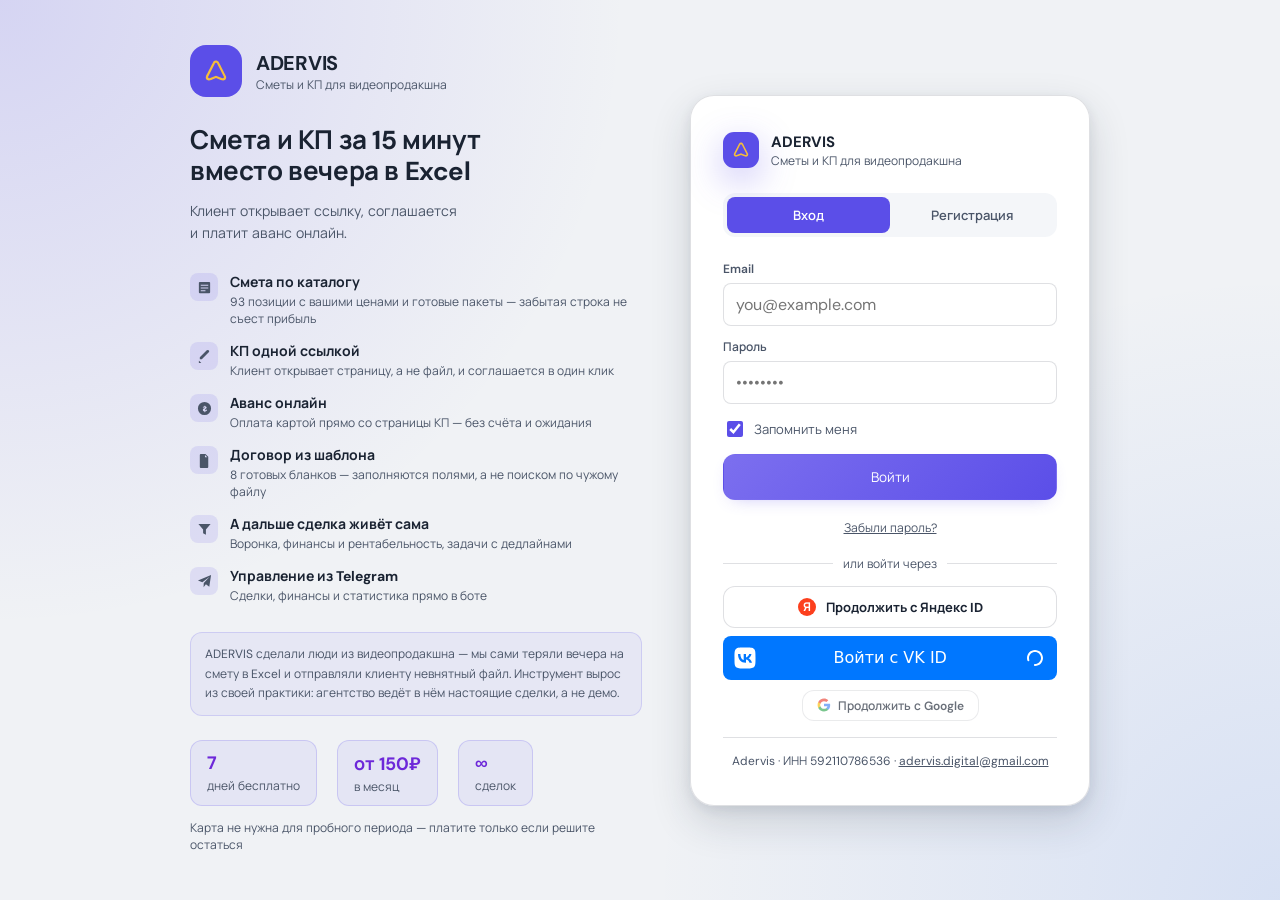
==== commit cd4140da: "fix: тарифы на телефоне и цены в письмах и разметке (SW v451) Экран, на котором ПЛАТЯТ, сторож целей" ====
--- a/index.html
+++ b/index.html
@@ -45,8 +45,9 @@
     "description": "Сметы и коммерческие предложения для видеопродакшна: расчёт по каталогу с вашими ценами, КП ссылкой, онлайн-оплата аванса. Дальше сделка живёт в воронке — задачи, финансы, договоры.",
     "offers": {
       "@type": "Offer",
-      "price": "890",
-      "priceCurrency": "RUB"
+      "price": "290",
+      "priceCurrency": "RUB",
+      "description": "Тариф «Старт» — цена входа; «Стандарт» 490 ₽, «Про» 890 ₽ в месяц"
     }
   }
   </script>
@@ -93,7 +94,7 @@
             <span>A</span>
           </div>
           <div>
-            <h1>ADERVIS</h1>
+            <h1>ADERVIS CRM</h1>
             <p>сметы и КП</p>
           </div>
         </div>
@@ -196,8 +197,10 @@
       <svg width="22" height="22" viewBox="0 0 16 16" fill="currentColor"><path d="M2 2h5v5H2zm7 0h5v5H9zM2 9h5v5H2zm7 0h5v5H9z"/></svg>
       Проекты
     </button>
+    <!-- Тот же значок, что у заголовка «Смета» (ICON_PATHS.receipt): здесь был
+         прямоугольник с линиями — он же стоял у «Базы знаний» в меню. -->
     <button class="mbn-item" id="mbnDeal" onclick="app.go('deal')" title="Смета">
-      <svg width="22" height="22" viewBox="0 0 16 16" fill="currentColor"><path d="M3 2h10a1 1 0 011 1v10a1 1 0 01-1 1H3a1 1 0 01-1-1V3a1 1 0 011-1zm1 3v1h8V5H4zm0 3v1h8V8H4zm0 3v1h5v-1H4z"/></svg>
+      <svg width="22" height="22" viewBox="0 0 16 16" fill="currentColor"><path d="M3 1.2l1.2.9 1.2-.9 1.3.9 1.3-.9 1.3.9 1.2-.9 1.2.9 1.3-.9v13.6l-1.3-.9-1.2.9-1.2-.9-1.3.9-1.3-.9-1.3.9-1.2-.9-1.2.9V1.2zm1.9 3.4v1.2h6.2V4.6H4.9zm0 2.8v1.2h6.2V7.4H4.9zm0 2.8v1.2h4V10.2h-4z"/></svg>
       Смета
     </button>
     <button class="mbn-add" id="mbnAdd" onclick="event.stopPropagation();app.toggleMobileAddMenu()" title="Создать">+</button>
--- a/style.css
+++ b/style.css
@@ -96,6 +96,14 @@
       --green-strong:  #15803d;
       --blue-strong:   #1d4ed8;
       --yellow-strong: #e6af2e;
+      /* Бренд Premium Stock (stock.adervis.ru) — ЧУЖАЯ палитра: живёт только в
+         карточке продукта в боковом меню (.side-promo) и одинакова в обеих темах.
+         У продукта своя тёмная айдентика, и карточка несёт её, а не нашу. Золото
+         совпадает с --yellow тёмной темы, но в светлой --yellow темнее — отсюда
+         отдельные токены, не зависящие от темы. */
+      --stock-ink:       #141414;
+      --stock-gold:      #f6bd3a;
+      --stock-gold-deep: #c8901f;
       /* Красной ступени в семье НЕ БЫЛО — и ровно поэтому три места держали свой
          #b91c1c / #d41e18 мимо токенов: затемнить красную кнопку было нечем.
          Значение то же, что уже стояло в двух из трёх. */
@@ -602,7 +610,17 @@
       flex-direction: column;
       gap: 1px;
       transition: padding var(--dur-3) var(--ease-out);
-    }
+      /* Список может прокручиваться, а шапка и подвал (профиль, «Выйти») — нет.
+         Меню высотой ровно в экран с overflow:hidden, и без этих двух строк
+         на невысоком экране НИЗ МЕНЮ СРЕЗАЛСЯ: замер 11.09.2026 — на 700px
+         «Выйти» уходил за край на 9px, на 600px на 109px, а у суперадмина
+         подвал ещё выше на строку «Admin Panel». Ноутбук 1366×768 даёт в
+         браузере как раз 650–700px. Полоса прокрутки скрыта, как у самого меню. */
+      min-height: 0;
+      overflow-y: auto;
+      scrollbar-width: none;
+    }
+    .sidebar-nav::-webkit-scrollbar { display: none; }
 
     .sidebar-nav-config {
       position: fixed;
@@ -747,6 +765,155 @@
       padding: 12px 10px;
       flex-shrink: 0;
       transition: padding var(--dur-3) var(--ease-out);
+    }
+
+    /* ── Профиль + выход одной строкой ───────────────────────────────────────
+       Просьба владельца 11.09.2026: «Выйти» отдельной строкой занимал место.
+       Теперь это значок справа от профиля. Вплотную к имени промахнуться легко,
+       а выход не переспрашивает — поэтому два нажатия, и оба видны глазом:
+         покой   — приглушённый значок двери;
+         наведение — краснеет, стрелка «выходит» из двери на 2px;
+         1-е нажатие — раскрывается в красную пилюлю «Выйти?» (ширина текста
+           едет от 0, имя слева уступает место и уходит в многоточие);
+         2-е нажатие — выход. Через 3 с или по уходу фокуса — схлопывается. */
+    .sidebar-user-row { display: flex; align-items: center; gap: 4px; }
+    .sidebar-user-row .sidebar-user-main { flex: 1 1 auto; min-width: 0; }
+    .sidebar-logout {
+      flex: 0 0 auto;
+      height: 32px; min-width: 32px; padding: 0 8px;
+      display: inline-flex; align-items: center; justify-content: center; gap: 0;
+      border: none; border-radius: var(--r-md);
+      background: transparent; color: var(--muted);
+      font: inherit; cursor: pointer;
+      transition: background var(--dur-2) var(--ease-out), color var(--dur-2) var(--ease-out),
+                  gap var(--dur-3) var(--ease-out);
+    }
+    .sidebar-logout-text {
+      max-width: 0; opacity: 0; overflow: hidden; white-space: nowrap;
+      font-size: 12.5px; font-weight: 700;
+      transition: max-width var(--dur-3) var(--ease-out), opacity var(--dur-2) var(--ease-out);
+    }
+    .sidebar-logout-arrow { transition: transform var(--dur-2) var(--ease-out); }
+    .sidebar-logout:hover {
+      color: var(--text-danger);
+      background: color-mix(in srgb, var(--red) 12%, transparent);
+    }
+    .sidebar-logout:hover .sidebar-logout-arrow { transform: translateX(2px); }
+    .sidebar-logout.armed {
+      gap: 6px;
+      background: var(--red); color: var(--on-color);
+    }
+    .sidebar-logout.armed .sidebar-logout-text { max-width: 64px; opacity: 1; }
+    .sidebar-logout.armed .sidebar-logout-arrow { transform: translateX(2px); }
+    /* Свёрнутое меню — 64px: строка встаёт столбиком, пилюле раскрыться некуда,
+       поэтому взведённое состояние там — просто красный значок. */
+    .app-sidebar.collapsed .sidebar-user-row { flex-direction: column; gap: 2px; }
+    .app-sidebar.collapsed .sidebar-logout-text { display: none; }
+    @media (prefers-reduced-motion: reduce) {
+      .sidebar-logout, .sidebar-logout-text, .sidebar-logout-arrow { transition: none; }
+    }
+
+    /* ── Карточка своего продукта в боковом меню ─────────────────────────────
+       Просьба владельца 11.09.2026: рекламировать в пустом месте меню свои
+       другие продукты. Сейчас один — Premium Stock (stock.adervis.ru).
+
+       Меню высотой ровно в экран и с overflow:hidden — прокрутки в нём НЕТ.
+       Карточка, которой не хватило места, вытолкнула бы за край «Выйти» и
+       профиль. Поэтому слот занимает только ОСТАВШЕЕСЯ место (flex 1 1 0), а
+       сама карточка решает по его высоте: полная, короткая или никакой.
+
+       Тон — тон самого продукта: «надёжный, прямой, быстрый», без кислотных
+       градиентов и мигания (PRODUCT.md Premium Stock). Своя тёмная айдентика
+       в обеих темах: это карточка продукта, а не наш интерфейс. */
+    .side-promo-slot {
+      flex: 1 1 0; min-height: 0;
+      container: sidepromo / size;
+      display: flex; flex-direction: column; justify-content: flex-end;
+      /* Без своих отступов: слот обязан сжиматься ДО НУЛЯ. Первая версия держала
+         padding-top: 12px — сжаться ниже он не давал и сдвигал «Выйти» на 13px
+         вниз как раз там, где места и так нет. Отступ сверху — у обёртки, и
+         исчезает вместе с ней. -1px гасит зазор gap:1px, который списку
+         достаётся от лишнего ребёнка. */
+      margin-top: -1px;
+    }
+    .app-sidebar.collapsed .side-promo-slot { display: none; }
+    /* Крестик привязан к обёртке карточки, а не к слоту: карточка прижата к низу
+       слота, и при высоком слоте крестик висел бы далеко над ней. */
+    .side-promo-wrap { position: relative; margin-top: 12px; }
+    .side-promo {
+      display: flex; flex-direction: column; gap: 8px;
+      padding: 14px;
+      border-radius: var(--r-xl);
+      /* Сплошной фон ОТДЕЛЬНОЙ строкой: браузер без color-mix отбросит
+         следующее объявление целиком, вместе с --stock-ink внутри, — и белый
+         текст остался бы на светлом меню невидимым. */
+      background: var(--stock-ink);
+      background:
+        radial-gradient(120% 70% at 100% 0%, color-mix(in srgb, var(--stock-gold) 16%, transparent), transparent 62%),
+        var(--stock-ink);
+      border: 1px solid color-mix(in srgb, var(--stock-gold) 22%, transparent);
+      color: var(--on-color);
+      text-decoration: none;
+      transition: border-color var(--dur-2) var(--ease-out), box-shadow var(--dur-2) var(--ease-out);
+    }
+    .side-promo:hover {
+      border-color: color-mix(in srgb, var(--stock-gold) 50%, transparent);
+      box-shadow: 0 8px 24px color-mix(in srgb, var(--stock-gold) 14%, transparent);
+    }
+    /* Фокус — наш, а не золотой: кольцо одно на всё приложение (сторож в assets),
+       иначе при переходе табом подсветка меняла бы оттенок на этой карточке. */
+    .side-promo:focus-visible { outline: var(--ring-w) solid var(--ring); outline-offset: 2px; }
+    .side-promo-logo { height: 26px; width: auto; align-self: flex-start; display: block; }
+    .side-promo-title {
+      font-family: "Space Grotesk", "DM Sans", system-ui, sans-serif;
+      font-size: 15px; font-weight: 700; line-height: 1.25;
+      text-wrap: balance;
+    }
+    .side-promo-text {
+      font-size: 12px; line-height: 1.4;
+      color: color-mix(in srgb, var(--on-color) 62%, transparent);
+    }
+    .side-promo-foot { display: flex; align-items: center; justify-content: space-between; gap: 8px; margin-top: 2px; }
+    .side-promo-price {
+      font-size: 14px; font-weight: 700; font-variant-numeric: tabular-nums;
+      color: var(--stock-gold); white-space: nowrap;
+    }
+    /* Кнопка — того же роста и формы, что все .btn.small (правило владельца
+       «стилистика кнопок одинаковая»), только в цветах продукта. Это span, а не
+       button: вся карточка уже ссылка, кнопка внутри ссылки — невалидная разметка.
+       Селектор на класс сильнее, чем кажется нужным: .btn.small той же силы
+       стоит в файле НИЖЕ и перекрашивал кнопку в серый (снимок 11.09.2026). */
+    .side-promo .btn.side-promo-cta,
+    .side-promo:hover .btn.side-promo-cta {
+      background: linear-gradient(90deg, var(--stock-gold), var(--stock-gold-deep));
+      border-color: transparent;
+      color: var(--stock-ink);
+      font-weight: 700;
+    }
+    .side-promo-close {
+      position: absolute; top: 8px; right: 8px;
+      width: 26px; height: 26px; border: none; border-radius: var(--r-sm);
+      display: grid; place-items: center;
+      background: none; cursor: pointer;
+      color: color-mix(in srgb, var(--on-color) 50%, transparent);
+    }
+    .side-promo-close:hover {
+      color: var(--on-color);
+      background: color-mix(in srgb, var(--on-color) 10%, transparent);
+    }
+    /* Места мало — короткая карточка: знак, цена, кнопка. Меньше — никакой:
+       обрезанная реклама хуже отсутствующей. Пороги из замера 11.09.2026:
+       полная карточка 204px + 12px отступа = 216 (берём 224, с запасом на
+       перенос строки), короткая 100 + 12 = 112. Сменится текст — перемерить. */
+    /* Та же карточка в листе «Разделы» на телефоне — в самом низу, после
+       «Настроить меню». Компактно: без абзаца описания (лист и так длинный). */
+    .side-promo-wrap--sheet { margin: 14px 4px 4px; }
+    .side-promo-wrap--sheet .side-promo-text { display: none; }
+    @container sidepromo (max-height: 223px) {
+      .side-promo-title, .side-promo-text { display: none; }
+    }
+    @container sidepromo (max-height: 111px) {
+      .side-promo-wrap { display: none; }
     }
     .sidebar-user-btn {
       display: flex;
@@ -1491,6 +1658,9 @@
       padding: 1px 7px;
     }
     .catalog-cat-item.active .catalog-cat-count { background: rgb(var(--primary-rgb) / .22); color: var(--primary-on-tint); }
+    /* «Расходы» отделены линией, но окрашены как все разделы. Красная строка с
+       красной подсветкой при выборе читалась как ошибка, а не как раздел; цвет
+       раздела и так несёт значок. */
     .catalog-cat-item.danger {
       margin-top: 10px;
       padding-top: 10px;
@@ -1498,12 +1668,42 @@
       /* Верх квадратный: пункт отделён линией и визуально к ней прижат. Низ — как у
          базового .catalog-cat-item (--r-sm), раньше стояло 9px без причины. */
       border-radius: 0 0 var(--r-sm) var(--r-sm);
-      color: var(--text-danger);
-    }
-    .catalog-cat-item.danger:hover { background: rgba(220,38,38,.1); color: var(--text-danger); }
-    .catalog-cat-item.danger.active { background: rgba(220,38,38,.16); color: var(--tint-red); }
-    .catalog-cat-item.danger .catalog-cat-count { color: var(--tint-red); background: rgba(220,38,38,.12); }
-    .catalog-cat-item.danger.active .catalog-cat-count { background: rgba(220,38,38,.22); }
+    }
+    .catalog-cat-label { display: flex; align-items: center; gap: 6px; min-width: 0; }
+    .catalog-cat-chev { flex: 0 0 12px; width: 12px; display: inline-flex; opacity: .55; }
+    .catalog-cat-chev svg { transition: transform var(--dur-1); }
+    .catalog-cat-item[data-open="1"] .catalog-cat-chev svg { transform: rotate(90deg); }
+    .catalog-cat-ico { display: inline-flex; flex-shrink: 0; }
+    .catalog-cat-name { overflow: hidden; text-overflow: ellipsis; white-space: nowrap; }
+    .catalog-cat-nums { display: inline-flex; align-items: center; gap: 4px; flex: 0 0 auto; }
+    .catalog-cat-picked {
+      display: inline-flex; align-items: center; gap: 2px;
+      font-size: 11px; font-weight: 750; font-variant-numeric: tabular-nums;
+      color: var(--primary-on-tint); background: rgb(var(--primary-rgb) / .16);
+      border-radius: var(--r-pill); padding: 1px 6px 1px 4px;
+    }
+    .catalog-cat-item:not(.active) .catalog-cat-count { opacity: .7; }
+
+    /* Шапка над карточками (app.js renderCatalogSectionHead). */
+    .catalog-section-head {
+      display: flex; align-items: center; gap: 12px;
+      margin: 0 0 12px; min-width: 0;
+    }
+    .catalog-section-ico {
+      flex: 0 0 34px; width: 34px; height: 34px;
+      display: inline-flex; align-items: center; justify-content: center;
+      border-radius: var(--r-md);
+      background: color-mix(in srgb, currentColor 14%, transparent);
+    }
+    .catalog-section-text { flex: 1 1 auto; min-width: 0; }
+    .catalog-section-text h2 {
+      margin: 0; font-size: 16px; line-height: 1.25;
+      display: flex; align-items: center; flex-wrap: wrap; gap: 2px 6px;
+    }
+    .catalog-section-crumb { display: inline-flex; align-items: center; gap: 6px; color: var(--muted); font-weight: 600; }
+    .catalog-section-crumb svg { opacity: .6; }
+    .catalog-section-text p { margin: 2px 0 0; font-size: 12px; color: var(--muted); }
+    .catalog-section-head .catalog-found-count { background: none; border: 0; padding: 0; }
     .catalog-cat-add {
       margin-top: 10px;
       padding-top: 10px;
@@ -1546,6 +1746,165 @@
     /* Второй уровень каталога. На десктопе — вложенный столбик под своей группой. */
     .catalog-subgroups { margin: 2px 0 6px 10px; display: flex; flex-direction: column; gap: 2px; }
     .catalog-subgroup { font-size: 12px; min-height: 36px; opacity: .85; }
+
+    /* ── Выбор места своей позиции: разделы плашками, под выбранным — подразделы.
+       Цвет раздела приходит переменной --chip-c из CATALOG_GROUPS (те же токены,
+       что у значков левой колонки), поэтому «Оборудование» узнаётся по синему и в
+       колонке, и здесь. Подпись — как у полей формы (.field label), но не <label>:
+       связывать её не с чем, это группа кнопок. */
+    .place-caption { display: block; color: var(--muted); font-size: 12px; font-weight: 600; margin-bottom: 8px; }
+
+    /* Свёрнутый выбор — строка размером с поле ввода: значок раздела в плашке
+       его цвета, «Раздел › Подраздел», справа «Изменить». Раскрывается без
+       перерисовки окна (togglePlacePicker). */
+    .place-summary {
+      display: flex; align-items: center; gap: 10px; width: 100%;
+      min-height: 42px; padding: 6px 12px 6px 6px;
+      border: 1px solid var(--line); border-radius: var(--r-md);
+      background: var(--input); color: var(--text);
+      font: inherit; font-size: 14px; font-weight: 600; text-align: left; cursor: pointer;
+      transition: border-color var(--dur-1);
+    }
+    .place-summary:hover,
+    .place-field.is-open .place-summary { border-color: color-mix(in srgb, var(--chip-c) 55%, transparent); }
+    .place-summary-ico {
+      flex: 0 0 28px; height: 28px; display: inline-flex; align-items: center; justify-content: center;
+      border-radius: var(--r-sm); color: var(--chip-c);
+      background: color-mix(in srgb, var(--chip-c) 16%, transparent);
+    }
+    .place-summary-text { flex: 1 1 auto; min-width: 0; display: flex; align-items: center; gap: 6px; white-space: nowrap; }
+    .place-summary-group { flex: 0 0 auto; }
+    .place-summary-sub { min-width: 0; overflow: hidden; text-overflow: ellipsis; font-weight: 500; }
+    .place-summary-sep { display: inline-flex; flex: 0 0 auto; color: var(--muted); }
+    .place-summary-act { flex: 0 0 auto; display: inline-flex; align-items: center; gap: 4px; font-size: 12px; color: var(--primary-text); }
+    .place-summary-act svg { transform: rotate(90deg); transition: transform var(--dur-1); }
+    .place-field.is-open .place-summary-act svg { transform: rotate(-90deg); }
+    .place-field:not(.is-open) .when-open,
+    .place-field.is-open .when-closed,
+    .place-field:not(.is-open) .place-panel { display: none; }
+    .place-panel { margin-top: 8px; }
+
+    .place-groups { display: flex; flex-wrap: wrap; gap: 6px; }
+    .place-chip {
+      display: inline-flex; align-items: center; gap: 6px;
+      min-height: 30px; padding: 4px 10px 4px 8px;
+      border: 1px solid var(--line); border-radius: var(--r-pill);
+      background: var(--panel2); color: var(--muted);
+      font: inherit; font-size: 12.5px; font-weight: 600; cursor: pointer;
+      transition: background var(--dur-1), border-color var(--dur-1), color var(--dur-1);
+    }
+    .place-chip svg { color: var(--chip-c); flex: 0 0 auto; }
+    .place-chip:hover { color: var(--text); border-color: color-mix(in srgb, var(--chip-c) 55%, transparent); }
+    .place-chip.active {
+      color: var(--text);
+      border-color: var(--chip-c);
+      background: color-mix(in srgb, var(--chip-c) 16%, transparent);
+    }
+    /* Подразделы — вложенной подложкой в цвете выбранного раздела: читается как
+       «внутри раздела», а не как второй независимый выбор. */
+    .place-subs {
+      display: flex; flex-wrap: wrap; gap: 4px;
+      margin-top: 8px; padding: 6px;
+      border-radius: var(--r-lg);
+      background: color-mix(in srgb, var(--chip-c) 7%, transparent);
+      border: 1px solid color-mix(in srgb, var(--chip-c) 22%, transparent);
+    }
+    .place-sub {
+      min-height: 28px; padding: 3px 10px;
+      border: 1px solid transparent; border-radius: var(--r-pill);
+      background: transparent; color: var(--muted);
+      font: inherit; font-size: 12.5px; font-weight: 600; cursor: pointer;
+      transition: background var(--dur-1), color var(--dur-1);
+    }
+    .place-sub:hover { color: var(--text); background: color-mix(in srgb, var(--chip-c) 12%, transparent); }
+    /* Выбранный подраздел — подкрашенный фон с рамкой, а не сплошная заливка с
+       белым текстом: у «Подготовки» цвет раздела жёлтый, и белое на жёлтом не
+       прочитать. Текст остаётся цветом текста темы, контраст не зависит от того,
+       какой раздел выбран. */
+    .place-sub.active {
+      color: var(--text);
+      background: color-mix(in srgb, var(--chip-c) 26%, transparent);
+      border-color: var(--chip-c);
+    }
+    /* Палец: плашки и подразделы — не ниже 44px. */
+    @media (hover: none) and (pointer: coarse) {
+      .place-chip, .place-sub, .place-summary { min-height: 44px; }
+    }
+
+    /* Значок своего подраздела — маленькая звезда в цвете акцента, как у своих
+       разделов в колонке: «это завели вы», а не встроенное. */
+    .place-sub-own { display: inline-flex; color: var(--primary-text); margin-right: 4px; flex: 0 0 auto; }
+
+    /* ── «Настроить разделы»: раздел раскрывается и показывает свои подразделы.
+       Переключатели справа в одну колонку и у разделов, и у подразделов — их
+       сравнивают глазами сверху вниз. */
+    .cfg-group { border-bottom: 1px solid var(--line); }
+    .cfg-row { display: flex; align-items: center; gap: 10px; min-height: 44px; }
+    .cfg-expand {
+      flex: 1 1 auto; min-width: 0; display: flex; align-items: center; gap: 10px;
+      min-height: 44px; padding: 0; border: none; background: none;
+      color: var(--text); font: inherit; text-align: left; cursor: pointer;
+    }
+    .cfg-expand:hover .cfg-label { color: var(--primary-text); }
+    .cfg-chev { display: inline-block; width: 10px; font-size: 9px; opacity: .55; transition: transform var(--dur-1); }
+    .cfg-chev.open { transform: rotate(90deg); }
+    .cfg-label { flex: 1 1 auto; min-width: 0; font-size: 13px; font-weight: 600; overflow: hidden; text-overflow: ellipsis; white-space: nowrap; }
+    .cfg-count { flex: 0 0 auto; font-size: 12px; }
+    .cfg-subs { margin: 0 0 10px 20px; padding-left: 12px; border-left: 2px solid var(--line); }
+    .cfg-sub-row .cfg-label { font-weight: 500; color: var(--muted); }
+    .cfg-remove {
+      flex: 0 0 auto; min-width: 44px; min-height: 44px;
+      display: inline-flex; align-items: center; justify-content: center;
+      background: none; border: none; color: var(--muted); cursor: pointer; border-radius: var(--r-sm);
+    }
+    .cfg-remove:hover { color: var(--text-danger); background: rgba(220,38,38,.08); }
+    .cfg-add-sub { margin-top: 6px; }
+
+
+    /* Строка раздела: сама кнопка раздела и плюс «своя позиция здесь» рядом.
+       Плюс — отдельная кнопка, а не часть кнопки раздела: кнопка в кнопке
+       недопустима. Специфичность у правила для кнопки внутри строки выше, чем у
+       мобильного `.catalog-cat-item { width: 100% }`, — иначе на телефоне раздел
+       занимал бы всю ширину и выталкивал плюс за край листа. */
+    .catalog-cat-row { display: flex; align-items: center; gap: 2px; min-width: 0; }
+    .catalog-cat-row > .catalog-cat-item { flex: 1 1 auto; width: auto; min-width: 0; }
+    /* Плюс появляется, только когда курсор над строкой (решение владельца
+       15.09.2026): двадцать плюсов в колонке спорили с самими разделами.
+       Прячем прозрачностью, а не display: место в строке остаётся за плюсом, и
+       счётчик не прыгает влево-вправо, пока курсор едет по списку. С клавиатуры
+       плюс проявляется, как только фокус попадает в строку, — иначе на невидимую
+       кнопку можно было бы попасть табом вслепую. Именно :focus-visible, а не
+       :focus-within: после клика мышью кнопка раздела держит фокус, и плюс
+       оставался бы висеть на строке, с которой курсор уже ушёл. */
+    .catalog-row-add {
+      flex: 0 0 auto;
+      width: 26px; height: 26px; padding: 0;
+      display: inline-flex; align-items: center; justify-content: center;
+      border: none; border-radius: var(--r-sm);
+      background: transparent; color: var(--muted);
+      opacity: 0; cursor: pointer;
+      transition: opacity var(--dur-1), background var(--dur-1), color var(--dur-1);
+    }
+    .catalog-cat-row:hover > .catalog-row-add,
+    .catalog-cat-row:has(:focus-visible) > .catalog-row-add { opacity: 1; }
+    /* Сам плюс в фокусе с клавиатуры — виден СРАЗУ, без плавного проявления: в
+       миг, когда на него пришёл таб, он ещё прозрачный, и фокус на мгновение
+       стоит на невидимом. Сторож обхода табом в a11y это и поймал. */
+    .catalog-row-add:focus-visible { opacity: 1; transition: none; }
+    .catalog-row-add:hover { opacity: 1; background: rgb(var(--primary-rgb) / .14); color: var(--primary-on-tint); }
+    /* На пальце плюс сам 44×44, а не значок 26px с невидимой областью вокруг:
+       строки в листе разделов и так 46px высотой, место есть, а честный размер
+       кнопки не перекрывает соседнюю строку своим ореолом. И здесь плюс виден
+       ВСЕГДА: наведения на телефоне нет, и спрятанный до наведения плюс там не
+       появился бы никогда. */
+    @media (hover: none) and (pointer: coarse) {
+      .catalog-row-add { width: 44px; height: 44px; opacity: .8; }
+    }
+    /* У «Расходов» линия-разделитель и отступ сверху переезжают с кнопки на всю
+       строку — иначе плюс центрировался бы по кнопке вместе с её отступом и
+       стоял ниже названия. */
+    .catalog-cat-row.danger { margin-top: 10px; padding-top: 10px; border-top: 1px solid var(--line); }
+    .catalog-cat-row.danger > .catalog-cat-item.danger { margin-top: 0; padding-top: 8px; border-top: 0; border-radius: var(--r-sm); }
 
     /* Кнопка выбора раздела и шапка листа — только на телефоне: на десктопе
        список и так стоит слева целиком, открывать и закрывать нечего. */
@@ -1621,7 +1980,10 @@
         overflow-y: auto;
         overflow-x: hidden;
         padding: 0 14px calc(14px + env(safe-area-inset-bottom, 0px));
-        background: var(--panel);
+        /* Непрозрачная подложка под --panel — как у .modal-box: сквозь лист
+           тенью читался каталог за ним. */
+        background-color: var(--bg2);
+        background-image: linear-gradient(var(--panel), var(--panel));
         border-top: 1px solid var(--line);
         border-radius: var(--r-2xl) var(--r-2xl) 0 0;
         box-shadow: 0 -12px 40px rgba(0, 0, 0, .28);
@@ -1676,6 +2038,31 @@
       color: var(--on-color);
       border-color: transparent;
     }
+    /* Отклик на наведение у неактивной вкладки. Его не было вовсе — вкладки
+       «Базы знаний» и мастера сделки выглядели надписями, а не кнопками
+       (обход 11.09.2026: «кликается, но не отзывается»). */
+    .tab { transition: background var(--dur-1), border-color var(--dur-1); }
+    .tab:not(.active):hover { border-color: rgb(var(--primary-rgb) / .45); background: var(--primary-bg); }
+
+    /* Фильтры типов в календаре — раньше целиком инлайном, и инлайн перебивал
+       любое :hover. Вид прежний, плюс отклик. */
+    .cal-type-chip {
+      padding: 4px 10px; font-size: 12px; font-weight: 750;
+      border-radius: var(--r-pill); border: 1px solid var(--line);
+      background: transparent; color: var(--muted); cursor: pointer;
+      transition: border-color var(--dur-1), color var(--dur-1), background var(--dur-1);
+    }
+    .cal-type-chip:not(.active):hover { border-color: rgb(var(--primary-rgb) / .45); color: var(--text); }
+    .cal-type-chip.active {
+      border-color: var(--primary);
+      background: rgb(var(--primary-rgb) / .15);
+      color: var(--primary-on-tint);
+    }
+
+    /* Строка таблицы, которая открывает запись по нажатию (операции в финансах):
+       подсветка строки, как у строк клиентов в дашборде. */
+    tr.u-pointer td { transition: background var(--dur-1); }
+    tr.u-pointer:hover td { background: var(--primary-bg); }
 
     .list {
       display: grid;
@@ -1734,12 +2121,74 @@
       .calendar-card .line-head > div:last-child { flex: 0 0 auto; align-items: flex-end; }
     }
 
-    /* Строка ценности клиента на карточке: сделки · оплачено · долг */
+    /* Текст только для экранного диктора (статус «Активный» на карточке
+       клиента виден точкой, а озвучен словом). */
+    .sr-only {
+      position: absolute; width: 1px; height: 1px; padding: 0; margin: -1px;
+      overflow: hidden; clip: rect(0 0 0 0); white-space: nowrap; border: 0;
+    }
+
+    /* ── Карточка клиента (app.js renderClients, плитка) — компактная:
+       кружок с инициалами, имя и компания, внизу сделки, деньги, контакты. */
+    .grid.clients-grid { grid-template-columns: repeat(auto-fill, minmax(260px, 1fr)); gap: 10px; }
+    .clients-grid .client-card { padding: 12px 14px; display: flex; flex-direction: column; gap: 10px; min-width: 0; }
+    /* Строкой и на телефоне: общее мобильное правило ставит .line-head в
+       столбец, и кружок уезжал над именем (карточка 150–210px). */
+    .clients-grid .client-card .client-card-head { display: flex; flex-direction: row; align-items: center; gap: 10px; min-width: 0; }
+    .client-avatar {
+      position: relative; flex: 0 0 38px; width: 38px; height: 38px;
+      display: grid; place-items: center; border-radius: var(--r-pill);
+      font-size: 13px; font-weight: 800; letter-spacing: .02em;
+      color: var(--av); background: color-mix(in srgb, var(--av) 16%, transparent);
+    }
+    .client-avatar-dot {
+      position: absolute; right: -1px; bottom: -1px; width: 11px; height: 11px;
+      border-radius: var(--r-pill); background: var(--green); border: 2px solid var(--panel);
+    }
+    .client-card-id { flex: 1 1 auto; min-width: 0; }
+    .client-card-id h3 { margin: 0; font-size: 14px; line-height: 1.3; overflow: hidden; text-overflow: ellipsis; white-space: nowrap; }
+    .client-card-id p { margin: 2px 0 0; font-size: 12px; color: var(--muted); overflow: hidden; text-overflow: ellipsis; white-space: nowrap; }
+    .client-card-status { flex: 0 0 auto; font-size: 11px; padding: 2px 8px; }
+    /* Строка ценности клиента на карточке: сделки · оплачено · долг · контакты */
     .client-card-stats {
       display: flex; flex-wrap: wrap; align-items: center; gap: 4px 10px;
-      margin-top: 6px; font-size: 12px; font-weight: 700;
+      font-size: 12px; font-weight: 700;
       color: var(--muted); font-variant-numeric: tabular-nums;
     }
+    .client-deals-link {
+      display: inline-flex; align-items: center; gap: 2px;
+      padding: 3px 8px; margin-left: -8px; border: 0; border-radius: var(--r-sm);
+      background: transparent; color: var(--text); font: inherit; font-weight: 700; cursor: pointer;
+      transition: background var(--dur-1), color var(--dur-1);
+    }
+    .client-deals-link:hover, .client-deals-link:focus-visible { background: rgb(var(--primary-rgb) / .12); color: var(--primary-text); }
+    .client-deals-link svg { opacity: .6; }
+    .client-card-none { font-weight: 600; }
+    .client-card-paid { color: var(--text-success); }
+    .client-card-debt { color: var(--text-warning); }
+    /* В шапке карточки, справа: шапку по высоте задаёт кружок (38px), поэтому
+       значок у всех карточек стоит в одной точке. */
+    .client-card-contacts { flex: 0 0 auto; display: inline-flex; gap: 4px; }
+    .client-contact {
+      width: 28px; height: 28px; display: grid; place-items: center;
+      border-radius: var(--r-pill); border: 1px solid var(--line); color: var(--muted);
+      transition: color var(--dur-1), border-color var(--dur-1), background var(--dur-1);
+    }
+    .client-contact:hover, .client-contact:focus-visible { color: var(--primary-text); border-color: rgb(var(--primary-rgb) / .5); background: rgb(var(--primary-rgb) / .1); }
+    /* Палец: значки и «N сделок» — с невидимой областью касания 44px, сама
+       карточка от этого не растёт. */
+    @media (hover: none) and (pointer: coarse) {
+      .client-contact, .client-deals-link { position: relative; }
+      .client-contact::after { content: ""; position: absolute; inset: -8px; }
+      .client-deals-link::after { content: ""; position: absolute; inset: -11px -4px; }
+    }
+    .client-card-note { margin: 0; font-size: 12px; color: var(--muted); overflow: hidden; text-overflow: ellipsis; white-space: nowrap; }
+    /* Доля оплаты — только у должника (app.js): тонкая дорожка, фон-подсказка. */
+    .client-pay-track {
+      display: block; height: 3px; margin-top: -4px;
+      border-radius: var(--r-pill); background: var(--line); overflow: hidden;
+    }
+    .client-pay-fill { display: block; height: 100%; border-radius: var(--r-pill); background: var(--primary); }
 
     .item.selected {
       border-color: rgba(22, 163, 74, .55);
@@ -1905,6 +2354,57 @@
       gap: 12px;
       padding: 10px 0;
       border-bottom: 1px solid var(--line);
+    }
+    /* Скидка клиенту — кнопкой в ряду кнопок сметы и окошком под ней
+       (app.js renderEstimateDiscountButton); в «Итогах» — только строка с суммой. */
+    .estimate-discount { position: relative; display: inline-flex; }
+    .estimate-discount-btn.is-set {
+      color: var(--text-success); border-color: color-mix(in srgb, var(--green) 45%, var(--line));
+      background: color-mix(in srgb, var(--green) 10%, transparent);
+    }
+    .estimate-discount-pop {
+      position: absolute; top: calc(100% + 6px); left: 0; z-index: var(--z-dropdown);
+      width: 232px; padding: 12px; display: flex; flex-direction: column; gap: 8px;
+      background: var(--bg2); border: 1px solid var(--line); border-radius: var(--r-lg); box-shadow: var(--elev-3);
+    }
+    .estimate-discount-row { display: flex; align-items: center; gap: 6px; }
+    .estimate-discount-hint { font-size: 12px; color: var(--muted); font-variant-numeric: tabular-nums; }
+    .estimate-discount-clear {
+      align-self: flex-start; display: inline-flex; align-items: center; gap: 4px;
+      padding: 4px 6px; margin-left: -6px; border: 0; border-radius: var(--r-sm); background: transparent;
+      color: var(--muted); font: inherit; font-size: 12px; font-weight: 600; cursor: pointer;
+    }
+    .estimate-discount-clear:hover, .estimate-discount-clear:focus-visible { color: var(--text-danger); background: color-mix(in srgb, var(--red) 8%, transparent); }
+    .summary-discount-input {
+      flex: 1 1 auto; min-width: 0; height: 34px; padding: 4px 10px; text-align: right;
+      font: inherit; font-size: 14px; font-weight: 700; font-variant-numeric: tabular-nums;
+      border: 1px solid var(--line); border-radius: var(--r-sm); background: var(--input); color: var(--text);
+    }
+    .summary-discount-input:focus { outline: var(--ring-w) solid var(--ring); outline-offset: 1px; }
+    .summary-discount-unit { display: inline-flex; flex: 0 0 auto; border: 1px solid var(--line); border-radius: var(--r-sm); overflow: hidden; }
+    .summary-discount-unit button {
+      width: 32px; height: 32px; border: 0; background: transparent; color: var(--muted);
+      font: inherit; font-size: 13px; font-weight: 800; cursor: pointer;
+    }
+    .summary-discount-unit button:hover { color: var(--text); }
+    .summary-discount-unit button.active { background: rgb(var(--primary-rgb) / .18); color: var(--primary-on-tint); }
+    .summary-discount-sum { color: var(--text-success); font-variant-numeric: tabular-nums; white-space: nowrap; }
+    /* Пустая смета — одна строка вместо столбика нулей (app.js renderSummary). */
+    .summary-empty-note { margin: 14px 0 0; padding-top: 14px; border-top: 1px solid var(--line); font-size: 13px; color: var(--muted); line-height: 1.45; }
+    /* «Очистить смету» — тихая ссылка под кнопками: красной становится при наведении. */
+    .summary-clear-link {
+      display: flex; align-items: center; justify-content: center; gap: 6px; width: 100%;
+      margin-top: 10px; padding: 6px; border: 0; border-radius: var(--r-sm); background: transparent;
+      color: var(--muted); font: inherit; font-size: 12px; font-weight: 600; cursor: pointer;
+      transition: color var(--dur-1), background var(--dur-1);
+    }
+    .summary-clear-link:hover, .summary-clear-link:focus-visible { color: var(--text-danger); background: color-mix(in srgb, var(--red) 8%, transparent); }
+    @media (hover: none) and (pointer: coarse) {
+      .summary-discount-unit button, .estimate-discount-clear { position: relative; }
+      .summary-clear-link { min-height: 44px; }
+      .summary-discount-unit button::after, .estimate-discount-clear::after {
+        content: ""; position: absolute; inset: -10px -4px;
+      }
     }
     /* Суммы в «Итогах сметы» — тем же строем, что и в плитках: правый край
        столбца не должен ездить от того, есть ли в числе единица. */
@@ -2777,7 +3277,7 @@
 
       /* Deal bar compact */
       .deal-compact-row { flex-direction: column; gap: 8px; }
-      .deal-stats-inline { flex-wrap: wrap; gap: 6px; }
+      .deal-stats-row { flex-wrap: wrap; gap: 6px; }
       .deal-nav-group { flex-wrap: wrap; gap: 6px; }
       .next-action-btn { font-size: 12px; padding: 6px 10px; }
     }
@@ -3216,6 +3716,10 @@
     /* Через токен, а не своей тенью: рукописная 0 12px 32px rgba(0,0,0,.22)
        не знала про светлую тему и ложилась там тёмным пятном. */
     .package-card:hover { border-color: var(--primary); box-shadow: 0 0 0 1px var(--primary), var(--elev-2); transform: translateY(-2px); }
+    /* Открытое «⋮» не должно резаться краем карточки (overflow: hidden) и
+       прятаться под карточкой следующего ряда: подъём при наведении создаёт
+       свой слой, и соседи ниже по разметке рисуются поверх меню. */
+    .package-card:has(.deal-ctx-menu[style*="block"]) { overflow: visible; z-index: 5; }
 
     /* Category identity is carried by .pkg-cat-badge — no decorative stripe needed */
     .package-card[data-cat="social"]    { border-top-color: rgb(var(--primary-rgb) / .45); }
@@ -3404,11 +3908,13 @@
        остальными переменными). Прежние значения не проходили AA — business 4,29:1,
        events 4,47:1, photo 4,38:1 — и их было легко забыть при добавлении категории. */
 
+    /* Заголовок группы пакетов — строем шапки раздела каталога
+       (.catalog-section-head), см. pkgGroupHeader в app.js. */
     .pkg-group-header {
-      font-size: 12px; font-weight: 900; text-transform: uppercase; letter-spacing: .08em;
-      color: var(--muted); padding: 6px 0 10px; margin-top: 18px; border-bottom: 1px solid var(--line);
-      margin-bottom: 14px; grid-column: 1 / -1;
-    }
+      grid-column: 1 / -1;
+      margin: 8px 0 12px;
+    }
+    .pkg-group-header:first-child { margin-top: 0; }
 
     .client-select-search {
       position: relative; display: flex; align-items: center; gap: 8px;
@@ -3811,14 +4317,27 @@
        панелей аналитики, — чтобы значки на странице читались как одна семья, а
        не как случайные картинки. inline-flex и выравнивание по центру: без них
        svg садится на базовую линию и заголовок «подпрыгивает». */
+    /* Заголовок со значком — флекс по БАЗОВОЙ линии, а значку отдельно центр.
+       Текст и счётчик рядом («Клиенты 18») остаются на общей строке, как в
+       обычном тексте, а квадрат значка совмещается с серединой строки.
+
+       Замер 13.09.2026 по трём скриншотам владельца: при «vertical-align: -6px»
+       значок стоял на 9px НИЖЕ центра текста — и одинаково во всех девяти
+       разделах. Подгонка числом обречена: inline-flex ставит на базовую линию
+       свой нижний край, поэтому каждый новый кегль заголовка ломает её заново.
+       Общий флекс по центру чинил значок, но поднимал счётчик на 10px над
+       строкой; этот вариант даёт 1px по значку и −5px по счётчику, то есть оба
+       элемента там, где им место. */
+    h1:has(> .h1-ico) { display: flex; align-items: baseline; flex-wrap: wrap; }
+    h1:has(> .h1-ico) > .h1-ico { align-self: center; }
     .h1-ico {
       width: 28px; height: 28px; border-radius: var(--r-sm); flex: 0 0 auto;
       background: var(--primary-bg); color: var(--primary-text);
       display: inline-flex; align-items: center; justify-content: center;
-      margin-right: 10px; vertical-align: -6px;
+      margin-right: 10px;
     }
     @media (max-width: 640px) {
-      .h1-ico { width: 24px; height: 24px; margin-right: 8px; vertical-align: -5px; }
+      .h1-ico { width: 24px; height: 24px; margin-right: 8px; }
     }
 
     .db-panel-ico {
@@ -3929,9 +4448,18 @@
     .db-chart-nav-btn:disabled { opacity: .35; cursor: default; }
 
     /* Наведение/тап по колонке месяца — hover-подсветка + курсор, клик уводит в «Финансы» */
+    /* Подсветка — вертикальный градиент от основания к нулю вверху (заливка
+       задаётся в разметке, `url(#…Hl)`), а не ровная фиолетовая плашка на всю
+       высоту поля. Плашка поднималась выше самого высокого столбца и читалась
+       отдельным блоком, будто в графике что-то выделено насовсем; свет от базы
+       поднимает колонку и заканчивается там же, где данные. */
     .db-chart-col { cursor: pointer; }
-    .db-chart-hit-bg { fill: var(--primary); opacity: 0; transition: opacity var(--dur-1); }
-    .db-chart-col:hover .db-chart-hit-bg { opacity: .07; }
+    .db-chart-hit-bg { opacity: 0; transition: opacity var(--dur-1); }
+    .db-chart-col:hover .db-chart-hit-bg { opacity: 1; }
+    /* Подпись месяца под курсором выходит из полутени: колонка подсвечена, а её
+       имя оставалось таким же тусклым, как у соседей. */
+    .db-chart-mlabel { transition: fill var(--dur-1); }
+    .db-chart-col:hover .db-chart-mlabel { fill: var(--text); }
 
     /* Кастомный тултип графика — вместо нативного SVG <title> */
     .db-chart-tooltip {
@@ -3940,6 +4468,14 @@
       box-shadow: var(--elev-2); padding: 10px 12px; font-size: 12.5px;
       min-width: 170px;
     }
+    .db-tip-title { font-weight: 700; margin-bottom: 6px; }
+    .db-tip-row {
+      display: flex; align-items: center; gap: 6px; line-height: 1.7;
+      font-variant-numeric: tabular-nums;
+    }
+    .db-tip-row b { margin-left: auto; }
+    .db-tip-dot { width: 8px; height: 8px; border-radius: var(--r-xs); flex: 0 0 auto; }
+    .db-tip-sep { height: 1px; background: var(--line); margin: 5px 0; }
 
     @media (max-width: 768px) {
       .db-stat { min-width: 45%; padding: 10px 12px; }
@@ -4122,8 +4658,17 @@
        этапами ему незачем — глаз должен находить те, где сделки есть. */
     .funnel-stage--empty { opacity: .5; }
     .funnel-stage--empty:hover { opacity: .8; }
+    /* Ноль не должен кричать так же, как число. Прозрачности .5 не хватало:
+       вес 900 и кегль 19 держат внимание сами по себе, и лента из одиннадцати
+       этапов читалась стеной «0 0 0 0 0 0», в которой занятые этапы приходилось
+       искать. Пустому этапу оставляем место (семь нулей подряд — это и есть
+       сообщение «сверху воронки никто не заходит»), но снимаем вес: сначала
+       глаз находит, где сделки есть.
+       Снимаем ВЕС и кегль, а не цвет: плитка уже под opacity .5, и приглушение
+       цветом поверх прозрачности увело бы ноль в нечитаемые ~2:1. */
     .funnel-stage h3 { font-size: 11px; color: var(--muted); margin: 0 0 2px; }
     .funnel-stage .fs-count { font-size: 19px; font-weight: 900; line-height: 1.1; }
+    .funnel-stage--empty .fs-count { font-size: 16px; font-weight: 600; }
     /* 11.5px, а не 10.5: это ДЕНЬГИ по этапу, ради которых воронку и открывают.
        Замер показал, что суммы и на 11.5px помещаются в плитку 98px без обрезки. */
     .funnel-stage .fs-amount { font-size: 11.5px; color: var(--muted); margin-top: 1px; }
@@ -4246,9 +4791,17 @@
       font-size: 10.5px; font-weight: 700; letter-spacing: .01em; color: var(--text-success);
     }
     .deal-card-client { font-size: 12px; color: var(--muted); font-weight: 600; margin-top: 2px; }
+    /* Название — до ДВУХ строк, а не одна с многоточием. Сделки здесь зовутся
+       «Клиент — что делаем» («Антон Патокин — Магазин спойлеров»), и в колонке
+       шириной 330px одна строка обрывалась ровно на второй половине, то есть на
+       предмете работы: карточка показывала, чей это проект, и умалчивала, какой.
+       Ряд от этого не «пляшет»: карточки лежат в grid и тянутся до общей высоты,
+       а полоса оплаты прижата к низу (margin-top:auto). */
     .deal-card-name {
       font-size: 15px; font-weight: 750; line-height: 1.3; letter-spacing: -.01em;
-      white-space: nowrap; overflow: hidden; text-overflow: ellipsis; min-width: 0;
+      display: -webkit-box; -webkit-box-orient: vertical;
+      -webkit-line-clamp: 2; line-clamp: 2;
+      overflow: hidden; min-width: 0;
     }
 
     /* ── DEAL CARD (redesign 04.07.2026 — воздух, мягче вес, чёткая иерархия) ── */
@@ -4279,13 +4832,16 @@
 
     /* Смета/Оплачено (+Расходы/Прибыль) сгруппированы в мягкую вставку с
        вертикальным разделителем — числа читаются как единый финансовый блок. */
+    /* Вставку держит ФОН, а не рамка: рамка внутри рамки карточки давала два
+       контура в двух миллиметрах друг от друга — на четырёх карточках в ряду это
+       восемь линий на экран, и блок с деньгами выглядел вставленной таблицей, а
+       не частью карточки. Подложка --panel2 отделяет его сама. */
     .deal-card-stats {
       display: grid;
       grid-template-columns: 1fr 1fr;
       gap: 7px 0;
       padding: 9px 12px;
       background: var(--panel2);
-      border: 1px solid var(--line);
       border-radius: var(--r-lg);
     }
     .deal-card-stat { display: flex; flex-direction: column; gap: 2px; min-width: 0; }
@@ -4344,21 +4900,46 @@
        в полстраницы ради нуля. Ширину ограничиваем, остаток строки оставляем
        пустым; на телефоне 1fr-колонки те же, что и были. */
     .gtask-stats {
-      display: grid; grid-template-columns: repeat(3, minmax(0, 240px));
-      justify-content: start; gap: 12px; margin-bottom: 16px;
-    }
-    @media (max-width: 820px) { .gtask-stats { grid-template-columns: repeat(3, 1fr); } }
+      display: grid; grid-template-columns: repeat(4, minmax(0, 210px));
+      justify-content: start; gap: 10px; margin-bottom: 16px;
+    }
+    @media (max-width: 820px) { .gtask-stats { grid-template-columns: repeat(4, 1fr); } }
+    /* Телефон: один ряд из трёх плиток, как раньше. «Всего» уходит — число
+       и так стоит у колонок и во вкладках, — значки тоже: на трети экрана
+       они съедали место у подписи. */
+    @media (max-width: 560px) {
+      .gtask-stats { grid-template-columns: repeat(3, 1fr); gap: 8px; }
+      /* Через .gtask-stats: базовое `.gtask-stat { display:flex }` стоит в файле
+         НИЖЕ этого места и при равной силе перебивало бы скрытие. */
+      .gtask-stats .gtask-stat--total, .gtask-stats .gtask-stat-ico { display: none; }
+      .gtask-stats .gtask-stat { padding: 10px; }
+    }
 
     /* Тот же приём для рядов-счётчиков на общей сетке (.grid three): плитка с
        одним числом не должна занимать треть страницы. */
     .grid.three.tiles-compact { grid-template-columns: repeat(3, minmax(0, 240px)); justify-content: start; }
     @media (max-width: 820px) { .grid.three.tiles-compact { grid-template-columns: repeat(3, 1fr); } }
+    /* Плитка: значок в плашке своего тона, подпись и число. Тон приходит
+       модификатором только когда число не ноль (app.js renderGlobalTasks). */
     .gtask-stat {
-      display: flex; flex-direction: column; gap: 4px;
-      padding: 12px 14px; border: 1px solid var(--line); border-radius: var(--r-lg); background: var(--panel2);
-    }
-    .gtask-stat .lbl { font-size: 11px; color: var(--muted); font-weight: 600; letter-spacing: .04em; text-transform: uppercase; }
-    .gtask-stat .val { font-size: 22px; font-weight: 800; font-variant-numeric: tabular-nums; letter-spacing: -.02em; }
+      --tone: var(--primary-text);
+      display: flex; align-items: center; gap: 10px; min-width: 0;
+      padding: 10px 12px; border: 1px solid var(--line); border-radius: var(--r-lg); background: var(--panel2);
+    }
+    .gtask-stat.is-warn    { --tone: var(--text-warning); }
+    .gtask-stat.is-danger  { --tone: var(--text-danger); border-color: color-mix(in srgb, var(--red) 35%, var(--line)); }
+    .gtask-stat.is-success { --tone: var(--text-success); }
+    .gtask-stat.is-zero    { --tone: var(--muted); }
+    .gtask-stat-ico {
+      flex: 0 0 30px; height: 30px; display: grid; place-items: center;
+      border-radius: var(--r-md); color: var(--tone);
+      background: color-mix(in srgb, var(--tone) 14%, transparent);
+    }
+    .gtask-stat-body { display: flex; flex-direction: column; gap: 2px; min-width: 0; }
+    .gtask-stat .lbl { font-size: 11px; color: var(--muted); font-weight: 600; letter-spacing: .04em; text-transform: uppercase; white-space: nowrap; overflow: hidden; text-overflow: ellipsis; }
+    .gtask-stat .val { font-size: 20px; line-height: 1.1; font-weight: 800; font-variant-numeric: tabular-nums; letter-spacing: -.02em; }
+    .gtask-stat:is(.is-warn, .is-danger, .is-success) .val { color: var(--tone); }
+    .gtask-stat.is-zero .val { color: var(--muted); }
 
     .gtask-filters { display: flex; align-items: center; gap: 10px; flex-wrap: wrap; margin-bottom: 14px; }
     /* Раскладка строки фильтров: поиск гибкий, чипсы статусов уходят на свою
@@ -4515,6 +5096,22 @@
     /* В карточке (не в компактной строке списка) — только на hover, меньше шума */
     .deal-card .next-action-btn { opacity: 0; transition: opacity var(--dur-1), background var(--dur-1), transform var(--dur-1); }
     .deal-card:hover .next-action-btn { opacity: 1; }
+    /* В СПИСКЕ кнопка тихая: контур и акцентный текст, заливка приходит вместе с
+       наведением на строку. Шесть сделок подряд — шесть залитых фиолетовых
+       кнопок, и правило «акцент на один главный элемент экрана» (DESIGN.md §3)
+       переставало работать: кричали все, значит никто. Прятать кнопку совсем,
+       как на карточке, здесь нельзя — список читают с клавиатуры и на планшете,
+       где hover может не наступить вовсе. */
+    .deal-list-row .next-action-btn {
+      background: transparent; color: var(--primary-text);
+      border: 1px solid rgb(var(--primary-rgb) / .45);
+      transition: background var(--dur-1), color var(--dur-1), border-color var(--dur-1);
+    }
+    .deal-list-row:hover .next-action-btn,
+    .deal-list-row .next-action-btn:hover,
+    .deal-list-row .next-action-btn:focus-visible {
+      background: var(--primary); color: var(--on-color); border-color: var(--primary);
+    }
     .health-dot {
       width: 10px; height: 10px; border-radius: 50%; flex: 0 0 auto;
     }
@@ -4691,6 +5288,14 @@
     }
     .stage-header h2 {
       margin: 0; font-size: 18px; letter-spacing: -.02em;
+      display: flex; align-items: center; gap: 8px;
+    }
+    /* Значок этапа — в его же цвете, подложка того же цвета на 16%. Размер
+       меньше значка раздела (24 против 28): это не заголовок страницы, а метка
+       группы внутри неё, и она не должна спорить с ним по весу. */
+    .stage-h2-ico {
+      width: 24px; height: 24px; border-radius: var(--r-sm); flex: 0 0 auto;
+      display: inline-flex; align-items: center; justify-content: center;
     }
     .stage-header-meta {
       font-size: 12px; color: var(--muted); margin-top: 3px;
@@ -4698,10 +5303,11 @@
     .stage-body {
       padding: 16px;
     }
-    .stage-collapsed-note {
-      padding: 12px 18px;
-      color: var(--muted); font-size: 13px;
-    }
+    /* Свёрнутый этап — один заголовок, он же переключатель (app.js).
+       Строки «Этап свернут — …» под ним больше нет. */
+    .stage-header--toggle { cursor: pointer; transition: background var(--dur-1); }
+    .stage-header--toggle:hover { background: rgb(var(--primary-rgb) / .05); }
+    .stage-header--toggle:hover .stage-collapse-btn { border-color: rgb(var(--primary-rgb) / .5); }
 
     /* ── CLIENT DETAIL ─────────────────────────────── */
     .client-detail-header {
@@ -4955,10 +5561,130 @@
     .deal-actions-group {
       display: flex; align-items: center; gap: 10px; flex-wrap: wrap; flex: 0 0 auto;
     }
+    /* ─── ТАРИФЫ ───────────────────────────────────────────────────────
+       Тариф для тех, кто работает один: смета, КП и клиенты. Аналитика с
+       графиками на главной — часть «Стандарта», и здесь её просто нет: гасим
+       CSS по признаку на <html>, а не условиями внутри renderHome. */
+    [data-tier="start"] .db-stat-row,
+    [data-tier="start"] .db-analytics-row { display: none; }
+    /* Главная тарифа «Старт»: ближайшие съёмки и долг вместо дашборда. Две
+       карточки в ряд, на телефоне — одна под другой. */
+    .start-home {
+      display: grid; grid-template-columns: 1.6fr 1fr; gap: 12px; margin-bottom: 16px;
+    }
+    .start-home-card {
+      display: flex; flex-direction: column; gap: 8px; align-items: stretch;
+      padding: 16px 18px; border: 1px solid var(--line); border-radius: var(--r-xl);
+      background: var(--panel2); color: var(--text); font: inherit; text-align: left; cursor: pointer;
+      transition: border-color .15s, background .15s;
+    }
+    .start-home-card:hover { border-color: rgb(var(--primary-rgb) / .45); background: var(--panel); }
+    .start-home-label {
+      font-size: 12px; font-weight: 700; letter-spacing: .04em; text-transform: uppercase; color: var(--muted);
+    }
+    .start-home-list { display: flex; flex-direction: column; gap: 8px; }
+    .start-home-row { display: flex; align-items: baseline; gap: 10px; }
+    .start-home-when {
+      flex: 0 0 auto; min-width: 86px; font-size: 13px; font-weight: 800; color: var(--primary-text);
+    }
+    .start-home-name { flex: 1; min-width: 0; font-size: 14px; font-weight: 700; }
+    .start-home-sum { flex: 0 0 auto; font-size: 13px; font-weight: 700; font-variant-numeric: tabular-nums; }
+    .start-home-empty { font-size: 12.5px; color: var(--muted); line-height: 1.45; }
+    .start-home-debt {
+      font-size: 26px; font-weight: 900; font-variant-numeric: tabular-nums; line-height: 1.1;
+    }
+    .start-home-debt.is-owed { color: var(--text-warning); }
+    @media (max-width: 900px) {
+      .start-home { grid-template-columns: 1fr; }
+    }
+
+    /* Срок оплаты — один переключатель наверху витрины. Тарифов два, сроков
+       четыре; восемь карточек в ряд читались бы как восемь продуктов. */
+    /* Строка «Ещё N позиций» в каталоге младшего тарифа — приглушённая, как
+       «Настроить разделы»: это не раздел, а приглашение. */
+    .catalog-cat-more { color: var(--primary-text); }
+    .catalog-cat-more:hover { background: rgb(var(--primary-rgb) / .1); }
+    .catalog-cat-more .catalog-cat-count { color: var(--muted); font-weight: 600; }
+    /* Курсор НЕ inline: inline-стиль перебивает общее правило для :disabled,
+       и отключённая кнопка выглядела рабочей. */
+    .promo-apply-btn { cursor: pointer; }
+    .plan-period-switch {
+      display: inline-flex; flex-wrap: wrap; gap: 4px; margin: 0 0 18px;
+      padding: 4px; border: 1px solid var(--line); border-radius: var(--r-pill); background: var(--panel2);
+    }
+    .plan-period-btn {
+      display: inline-flex; align-items: center; gap: 6px;
+      padding: 8px 14px; border: 0; border-radius: var(--r-pill); background: none;
+      font: inherit; font-size: 13px; font-weight: 700; color: var(--muted); cursor: pointer;
+      transition: background .15s, color .15s;
+    }
+    .plan-period-btn:hover { color: var(--text); background: rgb(var(--primary-rgb) / .08); }
+    .plan-period-btn.active { background: var(--primary); color: var(--on-color); }
+    /* Палец: экран, на котором платят, — не место для целей в 34px. Растим
+       саму кнопку, а не невидимый ::after: переключатель стоит в ряд, и
+       расширения налезали бы друг на друга. */
+    @media (hover: none) and (pointer: coarse) {
+      .plan-period-btn { min-height: 44px; padding: 10px 16px; }
+      .promo-apply-btn { min-height: 44px; }
+    }
+    /* На узком экране четыре срока в строку не помещаются, и капсула
+       переносилась в две строки, оставаясь капсулой — форма врала о строении.
+       Сетка 2×2 с обычными углами честнее и попадается пальцем. */
+    @media (max-width: 640px) {
+      .plan-period-switch { display: grid; grid-template-columns: 1fr 1fr; width: 100%; border-radius: var(--r-lg); }
+      .plan-period-btn { justify-content: center; }
+    }
+    .plan-period-off { font-size: 11.5px; font-weight: 800; color: var(--text-success); }
+    .plan-period-btn.active .plan-period-off { color: var(--on-color); opacity: .85; }
+    .plans-tier-grid { max-width: 1040px; }
+    .plan-card-head { display: flex; flex-direction: column; gap: 2px; margin-bottom: 10px; }
+    .plan-card-name { font-size: 15px; font-weight: 900; }
+    .plan-card-note { font-size: 11.5px; color: var(--muted); font-weight: 600; }
+    .plans-tier-head {
+      margin: 0 0 10px; font-size: 12px; font-weight: 800;
+      letter-spacing: .04em; text-transform: uppercase; color: var(--muted);
+    }
+    .upsell-list { display: flex; flex-direction: column; gap: 8px; margin: 0 0 16px; }
+    .upsell-point {
+      display: flex; align-items: center; gap: 8px;
+      font-size: 13px; color: var(--text);
+    }
+    .upsell-point svg { color: var(--text-success); flex: 0 0 auto; }
+    .upsell-foot {
+      display: flex; align-items: center; justify-content: space-between; gap: 12px; flex-wrap: wrap;
+      padding-top: 12px; border-top: 1px solid var(--line);
+    }
+    /* Карточка в подвале меню: на «Соло» закрытых разделов в списке нет, и это
+       единственное место, которое говорит, куда расти. */
+    .sidebar-tier-card {
+      display: block; width: 100%; text-align: left;
+      margin: 8px 10px 0; padding: 12px; width: auto;
+      border: 1px solid rgb(var(--primary-rgb) / .3); border-radius: var(--r-lg);
+      background: rgb(var(--primary-rgb) / .07); color: var(--text); cursor: pointer;
+      font: inherit; transition: border-color .15s, background .15s;
+    }
+    .sidebar-tier-card:hover { border-color: rgb(var(--primary-rgb) / .55); background: rgb(var(--primary-rgb) / .12); }
+    .sidebar-tier-card b { display: block; font-size: 13px; font-weight: 800; margin-bottom: 2px; }
+    .sidebar-tier-card span { display: block; font-size: 11.5px; color: var(--muted); line-height: 1.4; }
+
+    /* Деньги сделки — кнопкой: числа ведут туда, где их заводят («Финансы»). */
     .deal-stats-inline {
-      display: flex; align-items: center; gap: 16px;
+      display: flex; flex-direction: column; align-items: stretch; gap: 6px;
       padding: 8px 14px; border-radius: var(--r-lg);
       background: var(--panel2); border: 1px solid var(--line);
+      font: inherit; color: inherit; text-align: inherit; cursor: pointer;
+      transition: border-color .15s, background .15s;
+    }
+    .deal-stats-inline:hover { border-color: rgb(var(--primary-rgb) / .45); background: var(--panel); }
+    .deal-stats-row { display: flex; align-items: center; gap: 16px; }
+    /* Шкала внутри кнопки собрана на <span> — без display:block ширина заливки
+       не работает вовсе (строчный элемент её игнорирует). */
+    .deal-stats-bar { display: block; height: 4px; margin: 0; }
+    .deal-stats-bar > span { display: block; }
+    /* Пара «Оплачено / Долг» в «Итогах сметы» — только там, где полосы сверху
+       нет: ниже 641px она скрыта. Иначе те же числа стояли бы на экране дважды. */
+    @media (min-width: 641px) {
+      .summary-pay-block { display: none; }
     }
     .deal-stat-item { display: flex; flex-direction: column; align-items: flex-end; }
     .deal-stat-item span { font-size: 12px; color: var(--muted); font-weight: 600; letter-spacing: .04em; text-transform: uppercase; }
@@ -5552,6 +6278,19 @@
       background: var(--panel); transition: border-color var(--dur-1);
     }
     .kp-row:hover { border-color: var(--primary); }
+    /* «Отправить КП» — тихая, пока строку не тронули. Шесть залитых акцентом
+       кнопок подряд гасят друг друга; тот же приём уже стоит в списке сделок,
+       каталоге, пакетах и админке. */
+    .kp-row .btn.kp-send-btn.primary {
+      background: transparent; color: var(--primary-text);
+      border: 1px solid rgb(var(--primary-rgb) / .45);
+      transition: background var(--dur-1), color var(--dur-1), border-color var(--dur-1);
+    }
+    .kp-row:hover .btn.kp-send-btn.primary,
+    .kp-row .btn.kp-send-btn.primary:hover,
+    .kp-row .btn.kp-send-btn.primary:focus-visible {
+      background: var(--primary); color: var(--on-color); border-color: var(--primary);
+    }
     .kp-row-dot { width: 8px; height: 8px; border-radius: 50%; background: var(--muted); flex-shrink: 0; }
     .kp-row-dot.green { background: var(--green); }
     .kp-row-main { flex: 1; min-width: 0; }
@@ -5571,6 +6310,12 @@
     }
     .kp-search input { width: 100%; padding-left: 30px; }
     .kp-sort { display: flex; align-items: center; gap: 8px; flex-shrink: 0; }
+    /* Отбор по метке в ряду поиска (админка). Подпись слева, чтобы список не
+       читался как «ещё одна сортировка»; ширина по содержимому — меток обычно
+       две-три, и растягивать поле не на что. */
+    .kp-tag-filter { display: flex; align-items: center; gap: 8px; flex-shrink: 0; }
+    .kp-tag-filter .u-meta { font-size: 12px; white-space: nowrap; }
+    .kp-tag-filter select, .kp-tag-filter .uu-select-wrap { width: auto; min-width: 150px; }
 
     /* На телефоне четыре действия в один ряд с названием не помещаются —
        строка переносит их вниз, под сумму, вместо горизонтальной прокрутки
@@ -5687,6 +6432,14 @@
       height: 2px; min-width: 14px; flex: 1 1 14px;
       background: var(--line); transition: background var(--dur-2);
     }
+    /* Сделка в архиве: метка в начале строки этапов, сами этапы приглушены. */
+    .dsp-archived {
+      flex: 0 0 auto; display: inline-flex; align-items: center; gap: 6px;
+      padding: 5px 12px; border-radius: var(--r-pill); font-size: 12px; font-weight: 700; white-space: nowrap;
+      color: var(--text); background: var(--panel2); border: 1.5px dashed var(--muted);
+    }
+    .deal-stage-progress.is-archived .dsp-step { opacity: .55; }
+    .deal-stage-progress.is-archived .dsp-step:hover { opacity: 1; }
     .dsp-line.done { background: rgba(22,163,74,.5); }
 
     /* ── GLOBAL FINANCES ─────────────────────────── */
@@ -5722,7 +6475,12 @@
     }
     @keyframes fadeIn { from { opacity: 0; } to { opacity: 1; } }
     .modal-box {
-      background: var(--panel);
+      /* Под полупрозрачной --panel (.97) — непрозрачная --bg2. Одной --panel не
+         хватало: сквозь окно тенью читался каталог за ним («3D-визуализация
+         продукта» поверх описания позиции, снимок 15.09.2026). Цвет тот же —
+         панель лежит поверх своего же тона, — но насквозь больше не видно. */
+      background-color: var(--bg2);
+      background-image: linear-gradient(var(--panel), var(--panel));
       border: 1px solid var(--line);
       border-radius: var(--r-xl);
       padding: 28px;
@@ -5807,20 +6565,92 @@
          длиннее двух строк в каталоге нет. */
       display: -webkit-box; -webkit-line-clamp: 2; -webkit-box-orient: vertical; overflow: hidden;
     }
-    /* Состав сметы в правой колонке каталога: только чтение, поэтому строка
-       проще, чем в редакторе пакета — имя и сумма. Имени разрешено переноситься:
-       обрезка названия и была главной жалобой на соседний список. */
+    /* Состав сметы в правой колонке каталога (19.09.2026: «сделать красивее,
+       удобнее и функциональнее»). Строки собраны по этапам сметы — точка и
+       подпись цветом этапа, подытог справа. Название — кнопка «к позиции в
+       смете», крестик убирает строку (с отменой в тосте). Имени разрешено
+       переноситься: обрезка названия была главной жалобой на соседний список.
+       Место под крестик держится всегда — иначе суммы прыгали бы при наведении. */
+    .summary-comp-head {
+      margin-top: 14px; display: flex; align-items: baseline; justify-content: space-between; gap: 8px;
+      font-size: 12px; font-weight: 700; color: var(--muted);
+    }
+    .summary-count { font-weight: 600; font-variant-numeric: tabular-nums; }
     .summary-lines {
-      margin-top: 12px; padding-top: 10px;
+      margin-top: 8px; padding-top: 6px;
       border-top: 1px solid var(--line);
-      display: flex; flex-direction: column; gap: 7px;
-      max-height: min(38vh, 320px); overflow-y: auto;
-    }
-    .summary-line-row { display: flex; align-items: baseline; gap: 10px; }
-    .summary-line-name { flex: 1; min-width: 0; font-size: 12.5px; line-height: 1.35; }
+      display: flex; flex-direction: column; gap: 12px;
+      max-height: min(56vh, 520px); overflow-y: auto; overscroll-behavior: contain;
+    }
+    /* Строки вплотную: линия этапа слева — сплошная, а не пунктир. */
+    .summary-stage { display: flex; flex-direction: column; }
+    .summary-stage-head {
+      display: flex; align-items: center; gap: 8px; padding: 6px 4px 4px 6px;
+      font-size: 11.5px; font-weight: 700; letter-spacing: .02em;
+      /* Липкий: в прокрученном списке видно, чьи строки под глазами. Фон —
+         плотный двойник --panel колонки, иначе строки просвечивали бы.
+         top = минус отступ списка: липкость считается от его padding-box. */
+      position: sticky; top: -6px; z-index: 2; background: var(--bg2);
+      /* 50%, а не 72% как у заголовка этапа в смете: там кегль крупный, тут
+         11.5px — жёлтая «Подготовка» на белом при 72% давала ~2.9:1. */
+      color: color-mix(in srgb, var(--stage-c) 50%, var(--text));
+    }
+    .summary-stage-dot { flex: 0 0 auto; width: 8px; height: 8px; border-radius: var(--r-pill); background: var(--stage-c); }
+    .summary-stage-name { flex: 1; min-width: 0; }
+    .summary-stage-sum { color: var(--muted); font-variant-numeric: tabular-nums; white-space: nowrap; }
+    .summary-line-row {
+      display: flex; align-items: flex-start; gap: 6px;
+      padding: 4px 4px 4px 8px;
+      border-left: 2px solid color-mix(in srgb, var(--stage-c) 40%, transparent);
+      border-radius: 0 var(--r-sm) var(--r-sm) 0;
+      transition: background .15s;
+    }
+    .summary-line-row:hover, .summary-line-row:focus-within { background: rgb(var(--primary-rgb) / .06); }
+    .summary-line-row.is-new { animation: summary-line-in 1.6s ease-out; }
+    @keyframes summary-line-in {
+      0%, 35% { background: rgb(var(--primary-rgb) / .18); }
+      100% { background: transparent; }
+    }
+    .summary-line-name {
+      flex: 1; min-width: 0; margin: 0; padding: 0; border: 0; background: none;
+      font: inherit; font-size: 12.5px; line-height: 1.35; text-align: left; color: var(--text);
+      cursor: pointer; transition: color .15s;
+    }
+    .summary-line-name:hover { color: var(--primary-text); }
+    .summary-line-opt {
+      display: inline-block; padding: 0 6px; border: 1px solid var(--line); border-radius: var(--r-pill);
+      font-size: 10.5px; font-weight: 700; color: var(--muted); vertical-align: 1px;
+    }
     .summary-line-sum {
-      flex: 0 0 auto; font-size: 12.5px; font-weight: 700;
+      flex: 0 0 auto; font-size: 12.5px; line-height: 1.35; font-weight: 700;
       font-variant-numeric: tabular-nums; white-space: nowrap;
+    }
+    .summary-line-row.is-optional .summary-line-sum { color: var(--muted); font-weight: 600; }
+    .summary-line-remove {
+      position: relative; flex: 0 0 auto; width: 18px; height: 18px;
+      display: inline-grid; place-items: center;
+      margin: 0; padding: 0; border: 0; border-radius: var(--r-sm); background: none;
+      color: var(--muted); cursor: pointer; opacity: 0;
+      transition: opacity .15s, color .15s, background .15s;
+    }
+    .summary-line-row:hover .summary-line-remove, .summary-line-remove:focus-visible { opacity: 1; }
+    .summary-line-remove:hover { color: var(--text-danger); background: color-mix(in srgb, var(--red) 12%, transparent); }
+    /* Палец: строка 44px, и вся она — цель «к позиции» (::after названия
+       растянут на строку). Крестик виден всегда и лежит слоем выше; его цель
+       44×44 уходит вправо, в пустые поля колонки, а не на сумму слева. */
+    @media (hover: none) and (pointer: coarse) {
+      .summary-line-row { position: relative; min-height: 44px; align-items: center; }
+      .summary-line-name::after { content: ""; position: absolute; inset: 0; }
+      .summary-line-remove { opacity: 1; z-index: 1; }
+      .summary-line-remove::after { content: ""; position: absolute; inset: -13px -20px -13px -6px; }
+    }
+    /* Позиция, к которой пришли из списка каталога, — короткая подсветка рамкой. */
+    /* scroll-margin — чтобы начало карточки не уходило под липкую шапку. */
+    .item[data-line] { scroll-margin-top: 96px; }
+    .item.is-located { animation: line-located 1.6s ease-out; }
+    @keyframes line-located {
+      0%, 40% { box-shadow: 0 0 0 2px var(--primary); }
+      100% { box-shadow: 0 0 0 2px transparent; }
     }
 
     .pkg-item-meta { display: flex; align-items: center; gap: 8px; }
@@ -5885,33 +6715,136 @@
        мини-канбан внутри сделки должны читаться как одно место, а не как две
        разные программы. Колонки прокручиваются вбок на узком экране. */
     .gtask-board {
-      display: grid; grid-auto-flow: column; grid-auto-columns: minmax(230px, 1fr);
+      display: grid; grid-auto-flow: column; grid-auto-columns: minmax(250px, 1fr);
+      /* Колонки — по высоте содержимого, как списки в Trello, а не вытянутые
+         до самой длинной: пустая колонка не рисует экран пустоты. */
+      align-items: start;
       gap: 12px; overflow-x: auto; padding-bottom: 4px;
     }
     .gtask-board-col {
+      display: flex; flex-direction: column;
       background: var(--panel2); border: 1px solid var(--line);
-      border-radius: var(--r-xl); padding: 12px; min-width: 0;
-    }
+      border-radius: var(--r-xl); padding: 10px; min-width: 0;
+    }
+    /* Колонка несёт цвет статуса (--st-c из TASK_STATUS_COLORS): полоса по
+       верхнему краю, точка и счётчик в заголовке. */
+    .gtask-board-col { box-shadow: inset 0 3px 0 color-mix(in srgb, var(--st-c, var(--line)) 70%, transparent); }
     .gtask-board-col h3 {
-      display: flex; align-items: center; gap: 8px;
-      margin: 0 0 10px; font-size: 14px;
-    }
+      display: flex; align-items: center; justify-content: space-between; gap: 8px;
+      margin: 0 0 10px; font-size: 14px; min-height: 28px;
+    }
+    .gtask-col-name { display: inline-flex; align-items: center; gap: 8px; min-width: 0; }
+    .gtask-col-dot { flex: 0 0 8px; width: 8px; height: 8px; border-radius: var(--r-pill); background: var(--st-c, var(--muted)); }
+    .gtask-board-col .pill-count { background: color-mix(in srgb, var(--st-c, var(--muted)) 20%, transparent); color: var(--text); }
+    /* Быстрое добавление внизу колонки (app.js openTaskQuickAdd) — «Добавить
+       карточку» из Trello: кнопка во всю ширину, по нажатию — поле в колонке. */
+    .gtask-quick-open {
+      display: flex; align-items: center; gap: 6px; width: 100%;
+      min-height: 36px; margin-top: 8px; padding: 6px 10px;
+      border: 0; border-radius: var(--r-md); background: transparent;
+      color: var(--muted); font: inherit; font-size: 13px; font-weight: 600; text-align: left; cursor: pointer;
+      transition: background var(--dur-1), color var(--dur-1);
+    }
+    .gtask-quick-open:hover, .gtask-quick-open:focus-visible { background: rgb(var(--primary-rgb) / .1); color: var(--primary-text); }
+    .gtask-quick { margin-top: 8px; display: flex; flex-direction: column; gap: 8px; }
+    .gtask-quick-input {
+      width: 100%; min-height: 60px; resize: vertical;
+      padding: 10px 12px; border-radius: var(--r-lg);
+      border: 1px solid rgb(var(--primary-rgb) / .55); background: var(--panel); color: var(--text);
+      font: inherit; font-size: 13px; line-height: 1.4; box-shadow: var(--elev-1);
+    }
+    .gtask-quick-input:focus { outline: var(--ring-w) solid var(--ring); outline-offset: 1px; }
+    .gtask-quick-actions { display: flex; align-items: center; gap: 6px; }
+    @media (hover: none) and (pointer: coarse) { .gtask-quick-open { min-height: 44px; } }
     .gtask-board-list { display: flex; flex-direction: column; gap: 8px; }
     .gtask-board-empty {
+      display: flex; align-items: center; justify-content: center; gap: 6px;
       padding: 18px 8px; text-align: center; font-size: 12px; color: var(--muted);
       border: 1px dashed var(--line); border-radius: var(--r-lg);
     }
     .gtask-card {
+      position: relative;
       background: var(--panel); border: 1px solid var(--line);
       border-radius: var(--r-lg); padding: 10px 12px; cursor: pointer;
       display: flex; flex-direction: column; gap: 8px;
-    }
-    .gtask-card:hover { border-color: var(--primary); }
+      box-shadow: var(--elev-1);
+      transition: border-color var(--dur-1), box-shadow var(--dur-1);
+    }
+    /* Метки над названием — как в Trello: проект, приоритет, «закрыта». */
+    .gtask-card-labels { display: flex; flex-wrap: wrap; gap: 4px; align-items: center; }
+    .gtask-card-labels .gtask-project, .gtask-card-labels .gtask-prio { font-size: 11px; padding: 1px 8px; }
+    /* Телефон: колонка почти во всю ширину и листается по одной — как в
+       мобильном Trello; край следующей колонки подсказывает, что там ещё есть. */
+    @media (max-width: 640px) {
+      .gtask-board { grid-auto-columns: 86%; scroll-snap-type: x mandatory; }
+      .gtask-board-col { scroll-snap-align: start; }
+      /* Во время переноса доска сама едет к краю (_tbStart) — прилипание к
+         колонкам возвращало бы её назад на каждом шаге. */
+      body.gtask-dragging .gtask-board { scroll-snap-type: none; }
+    }
+    .gtask-card:hover { border-color: rgb(var(--primary-rgb) / .55); box-shadow: 0 6px 18px -10px rgb(var(--primary-rgb) / .5); }
+    /* Приоритет выше обычного — полосой по левому краю: на доске его видно,
+       не читая меток. */
+    .gtask-card.prio-urgent::before,
+    .gtask-card.prio-high::before {
+      content: ""; position: absolute; left: -1px; top: 10px; bottom: 10px; width: 3px;
+      border-radius: var(--r-pill); background: var(--orange);
+    }
+    .gtask-card.prio-urgent::before { background: var(--red); }
+    .gtask-prio { font-size: 11px; font-weight: 700; padding: 2px 8px; border-radius: var(--r-pill); }
+    .gtask-prio.is-urgent { color: var(--text-danger); background: color-mix(in srgb, var(--red) 12%, transparent); }
+    .gtask-prio.is-high { color: var(--text-warning); background: color-mix(in srgb, var(--orange) 12%, transparent); }
+    /* Срок — капсулой со значком; цвет по шкале задачи (taskDueMeta). */
+    .gtask-due {
+      display: inline-flex; align-items: center; gap: 4px;
+      padding: 2px 8px; border-radius: var(--r-pill); border: 1px solid var(--line);
+      font-size: 12px; font-weight: 600; color: var(--muted); font-variant-numeric: tabular-nums; white-space: nowrap;
+    }
+    .gtask-due.is-overdue { color: var(--text-danger); border-color: color-mix(in srgb, var(--red) 35%, transparent); background: color-mix(in srgb, var(--red) 10%, transparent); }
+    .gtask-due.is-today { color: var(--text-warning); border-color: color-mix(in srgb, var(--orange) 35%, transparent); background: color-mix(in srgb, var(--orange) 10%, transparent); }
+    .gtask-due.is-near { color: var(--text); }
+    .gtask-card-end { margin-left: auto; display: inline-flex; align-items: center; gap: 8px; }
+    .gtask-comments { display: inline-flex; align-items: center; gap: 3px; font-variant-numeric: tabular-nums; }
+    .gtask-assignee {
+      width: 22px; height: 22px; display: grid; place-items: center; flex: 0 0 auto;
+      border-radius: var(--r-pill); font-size: 11px; font-weight: 800;
+      color: var(--primary-on-tint); background: rgb(var(--primary-rgb) / .18);
+    }
+    .gtask-meta-who { display: inline-flex; align-items: center; gap: 4px; }
+    .gtask-status { font-size: 12px; color: var(--st-c); border-color: color-mix(in srgb, var(--st-c) 40%, transparent); }
     .gtask-card.done { opacity: .6; }
     .gtask-card.done .gtask-card-title { text-decoration: line-through; }
     .gtask-card-top { display: flex; align-items: flex-start; gap: 8px; }
     .gtask-card-title { font-size: 13px; font-weight: 600; line-height: 1.35; min-width: 0; overflow-wrap: anywhere; }
     .gtask-card-meta { display: flex; flex-wrap: wrap; gap: 6px; align-items: center; font-size: 12px; color: var(--muted); }
+    /* Перетаскивание по доске (app.js _initTaskBoardDrag). Выделение текста и
+       меню долгого нажатия на iOS срывали бы захват карточки. */
+    .gtask-card[data-drag-id] { -webkit-user-select: none; user-select: none; -webkit-touch-callout: none; }
+    .gtask-board-col { transition: background var(--dur-1), border-color var(--dur-1), box-shadow var(--dur-1); }
+    .gtask-board-col.dragover {
+      border-color: var(--primary-on-tint);
+      background: rgb(var(--primary-rgb) / .1);
+      box-shadow: 0 0 0 2px rgb(var(--primary-rgb) / .2) inset;
+    }
+    .gtask-card.is-drag-source { opacity: .35; border-style: dashed; }
+    /* Сводка доски сделки (app.js renderTasks): прогресс и просроченное. */
+    .gtask-deal-summary { display: flex; align-items: center; gap: 10px; flex-wrap: wrap; }
+    .gtask-deal-progress { display: inline-flex; align-items: center; gap: 8px; font-size: 13px; font-weight: 600; color: var(--muted); font-variant-numeric: tabular-nums; }
+    .gtask-deal-bar { width: 96px; height: 6px; border-radius: var(--r-pill); background: var(--panel2); border: 1px solid var(--line); overflow: hidden; }
+    .gtask-deal-bar > span { display: block; height: 100%; background: var(--green); border-radius: var(--r-pill); }
+    /* Линия «встанет сюда» при переносе (app.js _tbTrack). Отрицательные поля
+       гасят отступ списка, поэтому карточки под линией не прыгают. */
+    .gtask-drop-marker {
+      height: 4px; margin: -6px 0; flex: 0 0 auto;
+      border-radius: var(--r-pill); background: var(--primary);
+      box-shadow: 0 0 0 3px rgb(var(--primary-rgb) / .2);
+    }
+    .gtask-card-ghost {
+      position: fixed; left: 0; top: 0; z-index: var(--z-tooltip);
+      margin: 0; pointer-events: none;
+      border-color: var(--primary); box-shadow: var(--elev-3);
+    }
+    body.gtask-dragging, body.gtask-dragging * { cursor: grabbing; }
     .client-budget-chip {
       display: flex; flex-direction: column; gap: 1px; align-items: flex-start;
       padding: 4px 12px; border: 0; border-left: 1px solid var(--line);
@@ -6341,11 +7274,26 @@
     }
 
     /* ── IMPROVED SUMMARY ────────────────────────── */
+    /* Строка этапа в «Итогах сметы»: название — доля — сумма, и под ними
+       полоска доли во всю ширину. Сетка, а не flex: полоска должна лежать
+       ВТОРОЙ строкой на всю ширину, а три подписи — держать свои колонки, чтобы
+       проценты и суммы стояли столбиком у соседних этапов. */
     .summary-stage-row {
-      display: flex; justify-content: space-between;
-      gap: 10px; padding: 6px 0;
+      display: grid;
+      grid-template-columns: 1fr auto auto;
+      align-items: baseline;
+      column-gap: 10px; row-gap: 4px; padding: 6px 0;
       font-size: 13px;
     }
+    .summary-stage-pct {
+      font-size: 12px; color: var(--muted); font-variant-numeric: tabular-nums;
+    }
+    .summary-stage-track {
+      grid-column: 1 / -1;
+      height: 3px; border-radius: var(--r-pill);
+      background: var(--line); overflow: hidden;
+    }
+    .summary-stage-fill { display: block; height: 100%; border-radius: var(--r-pill); }
     .margin-badge {
       display: inline-flex; align-items: center;
       padding: 3px 8px; border-radius: var(--r-pill); font-size: 12px; font-weight: 700;
@@ -7459,10 +8407,6 @@
   }
   .tabs .tab, .gtask-chips .chip, .date-preset-row .date-preset-btn { flex: 0 0 auto; }
   .date-preset-row { flex: 1 1 100%; gap: 8px; }
-  /* В одну колонку большой квадратный «+ добавить» съедает экран — делаем его
-     компактной горизонтальной строкой над списком. */
-  .clients-grid .kb-new-card { min-height: unset; flex-direction: row; justify-content: center; padding: 13px; }
-  .clients-grid .kb-new-icon { width: 32px; height: 32px; font-size: 20px; }
   /* На тач-экране нет hover — кнопка меню сделки (⋮, единственный доступ к
      Редактировать/Дублировать/Удалить) должна быть видна всегда, а не по наведению. */
   .deal-menu-btn { opacity: 1; }
@@ -7662,6 +8606,31 @@
   padding: 0 18px;
   min-height: 32px;
 }
+
+/* Главное действие карточки — тихое; заливку оно получает вместе с наведением
+   на свою карточку. В каталоге таких карточек два десятка на экран, в пакетах —
+   сорок пять: залитая кнопка в каждой превращала сетку в фиолетовую стену, и
+   правило «акцент — на один главный элемент экрана» (DESIGN.md §3) переставало
+   работать. Акцентом на этих страницах остаётся кнопка вверху («Своя позиция»,
+   «Свой пакет») — то есть ровно одна.
+   Прятать до наведения, как кнопку шага на карточке сделки, здесь нельзя: сюда
+   приходят именно нажимать, а на телефоне наведения не бывает вовсе. */
+.item--catalog .btn.catalog-add-btn.primary,
+.package-card .btn.pkg-apply-btn.primary {
+  background: transparent;
+  color: var(--primary-text);
+  border: 1px solid rgb(var(--primary-rgb) / .45);
+}
+.item--catalog:hover .btn.catalog-add-btn.primary,
+.item--catalog .btn.catalog-add-btn.primary:hover,
+.item--catalog .btn.catalog-add-btn.primary:focus-visible,
+.package-card:hover .btn.pkg-apply-btn.primary,
+.package-card .btn.pkg-apply-btn.primary:hover,
+.package-card .btn.pkg-apply-btn.primary:focus-visible {
+  background: var(--primary);
+  color: var(--on-color);
+  border-color: var(--primary);
+}
 .catalog-action-btn:hover {
   background: var(--panel3, rgb(var(--primary-rgb) / .08));
   color: var(--text);
@@ -7722,9 +8691,15 @@
   .line-collapse-btn,
   .catalog-action-btn,
   .db-chart-nav-btn,
-  .icon-del-btn {
+  .icon-del-btn,
+  .u-modal-close {
     position: relative;
   }
+  /* .u-modal-close — общий крестик ВСЕХ окон — в этом списке не было: на телефоне
+     его зона касания была 32×32, меньше 44. Всплыло 11.09.2026, когда крестик
+     онбординга (он был 44×44 своим инлайном) переводили на общий класс. */
+  .u-modal-close::after,
+  .side-promo-close::after,
   .topbar-icon-btn::after,
   .profile-avatar-btn::after,
   .logo::after,
@@ -7804,6 +8779,78 @@
   transition: background var(--dur-1), color var(--dur-1);
 }
 .u-modal-close:hover { background: var(--panel2); color: var(--text); }
+/* ── Шапка админки ─────────────────────────────────────────────────────────
+   Плитка: число, подпись и вторая подпись помельче — она не даёт прочитать
+   число неправильно («активных 2» ≠ «платят 2»). Инлайновые стили ушли сюда:
+   шесть плиток повторяли одну и ту же простыню. */
+.adm-kpi-grid {
+  display: grid; grid-template-columns: repeat(auto-fit, minmax(132px, 1fr));
+  gap: 10px; margin-bottom: 24px;
+}
+/* Плитка — кнопка: она ведёт в список с этим же отбором. Значит и вести себя
+   должна как кнопка (курсор, отклик на наведение, фокус с клавиатуры), иначе
+   получится «кликабельное без признаков кликабельного» — ровно то, что сметали
+   по всем разделам 12.09. Текст выравниваем влево: у <button> он по центру. */
+.adm-kpi {
+  background: var(--panel2); border: 1px solid var(--line);
+  border-radius: var(--r-lg); padding: 14px 16px;
+  text-align: left; font: inherit; color: inherit; cursor: pointer;
+  transition: border-color var(--dur-1), background var(--dur-1), transform var(--dur-1);
+}
+.adm-kpi:hover {
+  border-color: rgb(var(--primary-rgb) / .5);
+  background: var(--panel);
+  transform: translateY(-1px);
+}
+.adm-kpi:active { transform: none; }
+.adm-kpi-val { font-size: 22px; font-weight: 900; font-variant-numeric: tabular-nums; line-height: 1.1; }
+.adm-kpi-label { font-size: 12px; color: var(--muted); margin-top: 3px; font-weight: 600; }
+.adm-kpi-hint { font-size: 11px; color: var(--muted); opacity: .75; margin-top: 2px; white-space: nowrap; overflow: hidden; text-overflow: ellipsis; }
+
+/* Телефон: до первого пользователя уходил ЦЕЛЫЙ экран — 846px на 390×844
+   (замер 12.09.2026). Шесть плиток по две в ряд занимали 280px, а под ними
+   ещё три ряда управления. Уплотняем плитки и снимаем подпись «Сначала:» —
+   сами кнопки сортировки говорят за себя, а ряд перестаёт переноситься.
+   Подписи плиток («платят: 0», «за 30 дней: …») НЕ прячем: ради них плитки и
+   читают, а место экономится отступами. */
+@media (max-width: 560px) {
+  /* Три колонки, а не две: шесть плиток вставали тремя рядами. Замер на 390px —
+     подписи в плитку шириной 115px помещаются целиком («за 30 дней: 0 ₽» —
+     самая длинная), поэтому ряд экономится без потери смысла. */
+  .adm-kpi-grid { grid-template-columns: repeat(3, minmax(0, 1fr)); gap: 8px; margin-bottom: 16px; }
+  .adm-kpi { padding: 10px 12px; }
+  .adm-kpi-val { font-size: 18px; }
+  .adm-kpi-label { margin-top: 2px; }
+  .kp-sort > .u-meta { display: none; }
+}
+/* ── Контент-план по сетям ──────────────────────────────────────────────────
+   Семь колонок на телефон не влезут никогда, поэтому таблица живёт в СВОЕЙ
+   прокрутке: страница от неё вбок не едет. Первые три колонки — опора взгляда
+   (неделя, день, тема), поэтому тема не переносится в кашу, а держит ширину. */
+.promo-matrix-wrap { margin-top: 12px; overflow-x: auto; border: 1px solid var(--line); border-radius: var(--r-lg); }
+.promo-matrix { width: 100%; border-collapse: collapse; font-size: 12px; }
+.promo-matrix th, .promo-matrix td {
+  padding: 8px 10px; text-align: left; vertical-align: top;
+  border-bottom: 1px solid var(--line);
+}
+.promo-matrix th {
+  position: sticky; top: 0; z-index: 1;
+  background: var(--panel); color: var(--muted);
+  font-weight: 700; white-space: nowrap;
+}
+.promo-matrix tbody tr:last-child td { border-bottom: none; }
+.promo-matrix tbody tr:hover td { background: var(--primary-bg); }
+.promo-matrix-num { color: var(--muted); white-space: nowrap; font-variant-numeric: tabular-nums; }
+.promo-matrix-theme { font-weight: 700; color: var(--text); min-width: 190px; }
+.promo-matrix td:not(.promo-matrix-theme):not(.promo-matrix-num) { color: var(--muted); min-width: 150px; }
+
+/* Счётчик найденного — в ряду поиска и сортировки, справа перед «Выбрать». */
+.adm-shown { font-size: 12px; margin-left: auto; white-space: nowrap; align-self: center; }
+
+/* Крестик чеклиста «первые шаги» — тот же вид, но крупнее: он стоит не в шапке
+   окна, а на карточке среди контента, и по нему целятся пальцем. Размер держит
+   тест в наборе a11y (не меньше 36×36); общий крестик 32×32 его бы уронил. */
+.u-modal-close.onb-hide-btn { width: 44px; height: 44px; }
 .u-subpanel { margin-top: 18px; box-shadow: none; background: var(--panel2); }
 .u-label-strong { font-weight: 700; font-size: 14px; color: var(--text); }
 .fs-20 { font-size: 20px; }
@@ -8340,7 +9387,32 @@
   display: grid; place-items: center; font-size: 14px; font-weight: 900;
 }
 .adm-status { display: flex; align-items: center; gap: 8px; flex-wrap: wrap; flex-shrink: 0; }
-.adm-actions { display: flex; gap: 6px; flex-wrap: wrap; min-width: 0; }
+.adm-actions { display: flex; gap: 6px; flex-wrap: wrap; min-width: 0; align-items: center; }
+/* Колонки правой части. Зона статуса растёт по содержимому (у кого-то метка, у
+   кого-то только «Истекла»), поэтому без фиксированных ширин ряд действий
+   начинался у каждой строки на своей вертикали. Ширины: 300px хватает на самый
+   длинный набор состояния («Истекла · PRO · 22 дн. назад · Амбассадор»), 132px —
+   на самую длинную главную кнопку («Активировать»). */
+@media (min-width: 721px) {
+  .adm-status { width: 300px; justify-content: flex-end; }
+  .adm-actions { flex-wrap: nowrap; }
+  .adm-act-main { flex: 0 0 132px; display: flex; justify-content: flex-end; }
+  .adm-act-main .btn { width: 100%; justify-content: center; }
+  .adm-act-tools { display: flex; gap: 6px; flex: 0 0 auto; }
+}
+/* Зелёная «Активировать» была залита в тринадцати строках из семнадцати — экран
+   светился одинаково важными кнопками, и глаз не находил ни одной. Контур
+   называет действие не тише, а заливку кнопка получает, когда работают с её
+   строкой. Тот же приём, что в списке сделок и в каталоге. */
+.adm-card-row .btn.green {
+  background: transparent; color: var(--text-success); border: 1px solid var(--green);
+  transition: background var(--dur-1), color var(--dur-1);
+}
+.adm-card:hover .adm-card-row .btn.green,
+.adm-card-row .btn.green:hover,
+.adm-card-row .btn.green:focus-visible {
+  background: var(--green); color: var(--on-color);
+}
 /* Аккаунт без записи агентства: действий нет, и вместо ряда кнопок стоит
    объяснение — почему. Приглушённое, но с предупреждающим знаком: это не
    ошибка интерфейса, а состояние аккаунта. */
@@ -8368,6 +9440,9 @@
     order: 3; flex: 1 1 100%; display: grid; gap: 6px;
     grid-template-columns: repeat(4, minmax(0, 1fr));
   }
+  /* На телефоне зоны растворяются: кнопки должны лечь прямо в эту сетку из
+     четырёх колонок, а не двумя блоками внутри неё. */
+  .adm-act-main, .adm-act-tools { display: contents; }
   .adm-actions .btn { min-height: 44px; padding-left: 6px; padding-right: 6px; justify-content: center; }
   /* Две колонки — только кнопкам с длинной подписью («Активировать»,
      «Возврат»); они помечены классом в разметке. Правило «всё, что не значок»
@@ -8429,6 +9504,12 @@
     width: auto !important;
     min-width: 110px;
   }
+  /* Счётчик уходит на свою строку. 110px на выпадашку — та ширина, при которой
+     подпись «ещё читается» в теории; замером на 390px (12.09.2026) вышло «Без
+     фил…» и «По назв…»: шеврон и внутренние отступы съедают из этих 110 около
+     сорока. Счётчик — справочное число, ему отдельная строка стоит дешевле, чем
+     две обрезанные подписи, а выпадашки получают по ~170px и помещаются целиком. */
+  /* Счётчика в ряду фильтров больше нет — он в шапке раздела над карточками. */
 }
 
 /* ── Карточка каталога: одна высота в ряду и внятное наведение ──────────────
@@ -8455,6 +9536,23 @@
 .item--catalog .price-editor { flex: 0 0 118px; width: 118px; }
 .item--catalog .item-top > div:first-child { flex: 1 1 auto; min-width: 0; }
 .item--catalog .catalog-price-input { width: 100%; }
+/* Цена в карточке каталога — сперва число, и только потом поле ввода. Рамка с
+   подложкой стояли вокруг каждой цены, а карточек на экране два десятка: сетка
+   получала два десятка тяжёлых прямоугольников, которые спорили с названием
+   позиции. Читают эту сетку ради названия и цены, правят цену редко — поэтому
+   оправа приходит при наведении на карточку и при фокусе, ровно тогда, когда
+   полем собираются пользоваться. Габариты поля не меняются: цель касания
+   остаётся прежней, ничего не «прыгает». */
+.item--catalog .catalog-price-input {
+  background: transparent; border-color: transparent;
+  font-size: 16px; font-weight: 700; font-variant-numeric: tabular-nums;
+  transition: background var(--dur-1), border-color var(--dur-1);
+}
+.item--catalog:hover .catalog-price-input,
+.item--catalog .catalog-price-input:hover,
+.item--catalog .catalog-price-input:focus {
+  background: var(--input); border-color: var(--line);
+}
 /* Заголовок держит две строки всегда. Иначе у соседей по ряду («Аватар
    сообщества» в одну строку, «Адаптация в вертикальный формат» в две) описание
    и бейджи начинались на разной высоте: низ карточек уже выровнен, а середина
@@ -8496,6 +9594,60 @@
 }
 /* Ряд действий — всегда у нижнего края карточки. */
 .item--catalog > .no-print:last-child { margin-top: auto; }
+
+/* Верх карточки сеткой: название | цена первой строкой, описание и бейджи во
+   всю ширину. Правила выше для .item-top > div:first-child сюда не доходят —
+   обёртки у названия больше нет. */
+.item--catalog > .item-top.cat-card-top {
+  display: grid; grid-template-columns: minmax(0, 1fr) auto;
+  gap: 0 12px; align-items: start; align-content: start;
+}
+.cat-card-top > h3 { grid-column: 1; grid-row: 1; margin: 0; }
+.cat-card-top > p,
+.cat-card-top > .badges { grid-column: 1 / -1; }
+.item--catalog .cat-card-top > .price-editor {
+  grid-column: 2; grid-row: 1;
+  display: flex; flex-direction: column; align-items: flex-end; gap: 0;
+  width: 118px; text-align: right;
+}
+.cat-price { display: flex; align-items: center; justify-content: flex-end; gap: 4px; width: 100%; cursor: text; }
+/* Поле цены — высотой со строку названия (32px, а не 43): иначе первая строка
+   сетки выходила 58px при названии в 44, и между названием и описанием
+   зияла пустота. На пальце поле 44px — минимальная цель касания. */
+.item--catalog .cat-price .catalog-price-input {
+  flex: 1 1 auto; min-width: 0; width: 100%; height: 32px; min-height: 0;
+  padding: 2px 4px; text-align: right;
+}
+.cat-price-cur { font-size: 15px; font-weight: 700; color: var(--muted); }
+.cat-price-unit { padding-right: 4px; font-size: 12px; white-space: nowrap; }
+.item--catalog .cat-card-top > p { margin-top: 6px; }
+/* Своя позиция: метка «Своя» в цвете акцента и подсказка вместо пустого
+   описания — строка на месте, карточка той же высоты, что соседние. */
+.cat-own-pill { display: inline-flex; align-items: center; gap: 4px; color: var(--primary-on-tint); background: rgb(var(--primary-rgb) / .12); border-color: rgb(var(--primary-rgb) / .3); }
+.item--catalog .cat-card-top > p.cat-desc-empty { color: var(--muted); font-style: italic; opacity: .8; }
+@media (hover: none) and (pointer: coarse) {
+  .item--catalog .cat-price .catalog-price-input { height: 44px; }
+}
+@media (max-width: 640px) {
+  /* 100px вмещают «1 200 000 ₽»; при 118 названию оставалось две строки по
+     слову («Аренда / простой…»). */
+  .item--catalog .cat-card-top > .price-editor { width: 100px; }
+  /* На телефоне раздел уже назван кнопкой «Раздел» над поиском — от шапки
+     остаются пояснение и число позиций, одной строкой. */
+  .catalog-section-head:not(.pkg-group-header) .catalog-section-ico,
+  .catalog-section-head:not(.pkg-group-header) h2 { display: none; }
+  .catalog-section-head:not(.pkg-group-header) { margin-bottom: 10px; }
+}
+/* Шапка раздела, где из действий только «⋮»: на телефоне .section-title встаёт
+   столбцом, и одинокая кнопка занимала под заголовком целую строку (60px до
+   первого дела). Одна кнопка помещается рядом с заголовком. */
+@media (max-width: 768px) {
+  .section-title:has(> .toolbar > .deal-card-menu-wrap:only-child),
+  .section-title.section-title--inline {
+    flex-direction: row; align-items: flex-start; justify-content: space-between;
+  }
+  .section-title--inline > .toolbar { flex: 0 0 auto; }
+}
 .item--catalog .item-top p {
   display: -webkit-box;
   -webkit-line-clamp: 2;
@@ -8530,7 +9682,6 @@
   .item--catalog .item-top { flex-direction: row; align-items: flex-start; gap: 10px; }
   .item--catalog .item-top > div:first-child { flex: 1 1 auto; min-width: 0; }
   .item--catalog .price-editor {
-    width: auto !important;
     flex: 0 0 118px;
     text-align: right;
   }
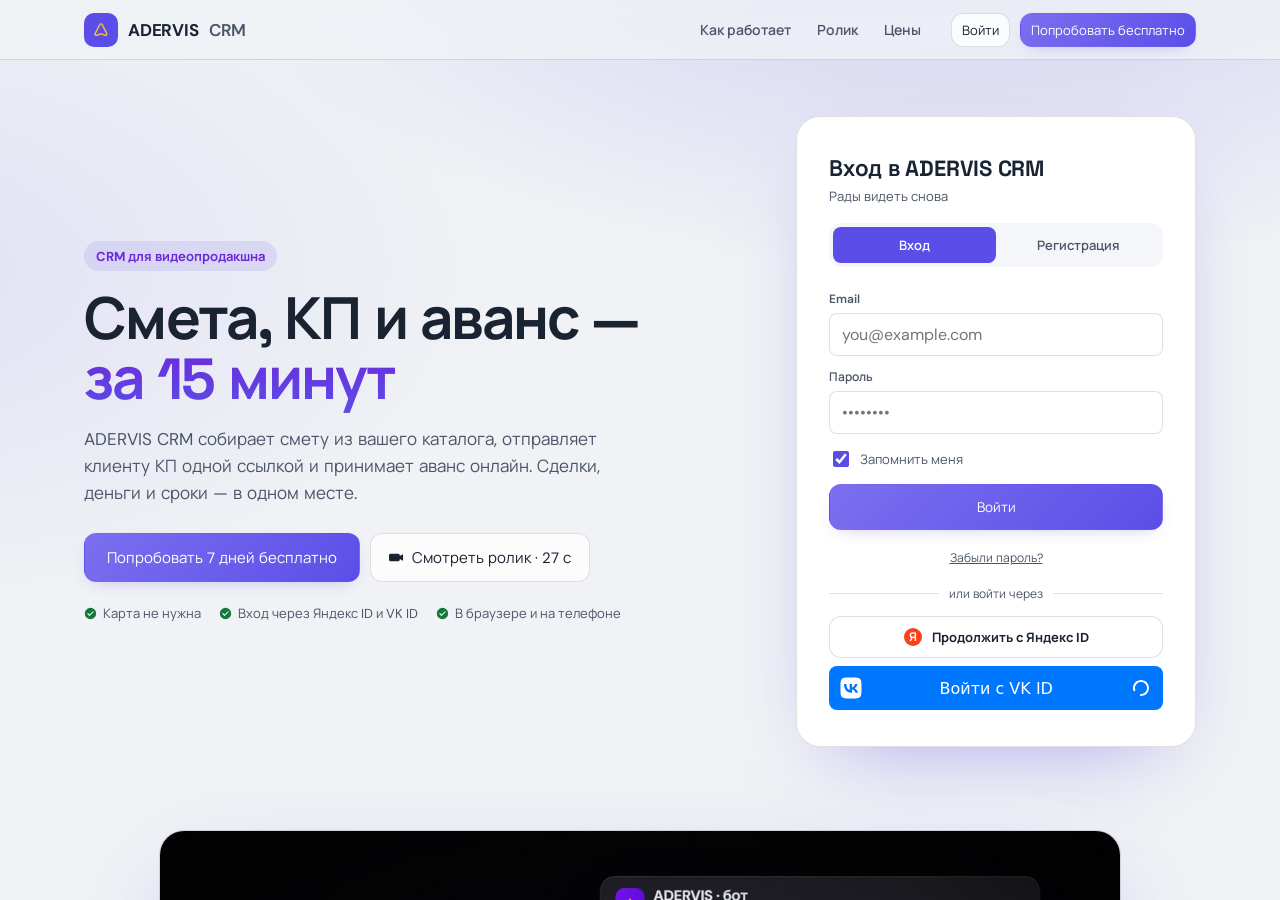
==== commit ceb96abd: "feat: экран входа — небольшой лендинг (что это и для кого, ролик, три шага, возможности, цены, форма" ====
--- a/index.html
+++ b/index.html
@@ -6,18 +6,18 @@
   <!-- Позиционирование (PLAN.md §2): продаём смету и КП, а не «ещё одну CRM».
        На слове «CRM» посетитель сравнивает нас с Bitrix24/amoCRM и мы проигрываем
        всегда; реальный конкурент небольшой студии — Excel и переписка в мессенджере. -->
-  <title>ADERVIS — сметы и КП для видеопродакшна</title>
+  <title>ADERVIS CRM — сметы и КП для видеопродакшна</title>
   <link rel="canonical" href="https://app.adervis.ru/">
 
   <!-- Open Graph -->
   <meta property="og:type" content="website">
   <meta property="og:url" content="https://app.adervis.ru">
-  <meta property="og:title" content="ADERVIS — сметы и КП для видеопродакшна">
+  <meta property="og:title" content="ADERVIS CRM — сметы и КП для видеопродакшна">
   <meta property="og:description" content="Смета и коммерческое предложение за 15 минут вместо вечера в Excel. Клиент открывает ссылку, соглашается и платит аванс онлайн.">
   <meta property="og:image" content="https://app.adervis.ru/icon-512.png">
   <meta name="description" content="Смета и коммерческое предложение для видеопродакшна за 15 минут вместо вечера в Excel. Клиент открывает ссылку, соглашается и платит аванс онлайн.">
   <meta name="twitter:card" content="summary_large_image">
-  <meta name="twitter:title" content="ADERVIS — сметы и КП для видеопродакшна">
+  <meta name="twitter:title" content="ADERVIS CRM — сметы и КП для видеопродакшна">
   <meta name="twitter:description" content="Смета и КП за 15 минут вместо вечера в Excel. Клиент открывает ссылку, соглашается и платит аванс онлайн.">
 
   <meta name="theme-color" content="#7c3aed">
@@ -30,7 +30,7 @@
   <meta name="mobile-web-app-capable" content="yes">
   <meta name="apple-mobile-web-app-capable" content="yes">
   <meta name="apple-mobile-web-app-status-bar-style" content="black-translucent">
-  <meta name="apple-mobile-web-app-title" content="Adervis">
+  <meta name="apple-mobile-web-app-title" content="ADERVIS CRM">
   <link rel="manifest" href="manifest.json">
   <link rel="apple-touch-icon" href="apple-touch-icon.png">
 
@@ -38,7 +38,7 @@
   {
     "@context": "https://schema.org",
     "@type": "SoftwareApplication",
-    "name": "ADERVIS",
+    "name": "ADERVIS CRM",
     "applicationCategory": "BusinessApplication",
     "operatingSystem": "Web",
     "url": "https://app.adervis.ru",
--- a/style.css
+++ b/style.css
@@ -1,4 +1,4 @@
-﻿    /* ── Self-hosted шрифты (variable woff2, latin + latin-ext) ──────────────
+    /* ── Self-hosted шрифты (variable woff2, latin + latin-ext) ──────────────
        Google Fonts нестабилен в РФ и добавлял render-blocking запрос + 2 preconnect.
        Кириллица у обоих семейств отсутствует и в Google Fonts — рендерится системным
        фолбэком (ui-sans-serif), поведение не изменилось. Файлы в fonts/, кэшируются SW. */
@@ -860,6 +860,40 @@
       border-color: color-mix(in srgb, var(--stock-gold) 50%, transparent);
       box-shadow: 0 8px 24px color-mix(in srgb, var(--stock-gold) 14%, transparent);
     }
+    /* Постоянное движение карточки (владелец 28.09.2026: «баннер adervis stock
+       должен быть с анимацией постоянной»). Три спокойных слоя: золотое
+       свечение медленно дрейфует, по карточке раз в несколько секунд проходит
+       блик, кнопка мягко «дышит». Всё — ПОД текстом (слой наложения карточки и
+       z-index:-1) и на transform/opacity: композитор двигает готовые слои,
+       перерисовки нет. */
+    .side-promo { position: relative; overflow: hidden; isolation: isolate; }
+    .side-promo::before {
+      content: ""; position: absolute; z-index: -1; pointer-events: none;
+      width: 150%; height: 150%; top: -55%; left: -25%;
+      background: radial-gradient(closest-side, color-mix(in srgb, var(--stock-gold) 24%, transparent), transparent);
+      animation: stockGlow 9s ease-in-out infinite alternate;
+    }
+    @keyframes stockGlow {
+      0%   { transform: translate(28%, -6%) scale(.8); }
+      50%  { transform: translate(-12%, 18%) scale(1); }
+      100% { transform: translate(18%, 42%) scale(.9); }
+    }
+    .side-promo::after {
+      content: ""; position: absolute; z-index: -1; pointer-events: none;
+      top: 0; bottom: 0; left: -60%; width: 45%;
+      background: linear-gradient(105deg, transparent,
+        color-mix(in srgb, var(--on-color) 11%, transparent) 50%, transparent);
+      animation: stockShine 5.6s ease-in-out infinite;
+    }
+    @keyframes stockShine {
+      0%, 55% { transform: translateX(0); }
+      85%, 100% { transform: translateX(420%); }
+    }
+    @keyframes stockCta {
+      0%, 100% { box-shadow: 0 0 0 0 color-mix(in srgb, var(--stock-gold) 0%, transparent); }
+      50%      { box-shadow: 0 0 0 5px color-mix(in srgb, var(--stock-gold) 18%, transparent),
+                             0 6px 18px -6px color-mix(in srgb, var(--stock-gold) 60%, transparent); }
+    }
     /* Фокус — наш, а не золотой: кольцо одно на всё приложение (сторож в assets),
        иначе при переходе табом подсветка меняла бы оттенок на этой карточке. */
     .side-promo:focus-visible { outline: var(--ring-w) solid var(--ring); outline-offset: 2px; }
@@ -889,6 +923,14 @@
       border-color: transparent;
       color: var(--stock-ink);
       font-weight: 700;
+      animation: stockCta 2.8s ease-in-out infinite;
+    }
+    /* «Уменьшить движение» — анимации карточки выключаем ЯВНО. Общее правило
+       проекта ускоряет их до 0,01 мс, а бесконечная анимация на такой
+       скорости превратилась бы в мерцание. */
+    @media (prefers-reduced-motion: reduce) {
+      .side-promo::before, .side-promo::after,
+      .side-promo .btn.side-promo-cta { animation: none; }
     }
     .side-promo-close {
       position: absolute; top: 8px; right: 8px;
@@ -2654,6 +2696,20 @@
     .proposal-preview p {
       color: #374151;
     }
+    /* Итог документа — главное число для заказчика, а набран был как обычная
+       строка таблицы: на экране правило было только в печатной версии. */
+    .proposal-preview .proposal-total td {
+      font-size: 17px; font-weight: 800; color: #000;
+      padding-top: 12px; border-top: 2px solid #d1d5db;
+    }
+    .proposal-preview .proposal-total td:last-child { white-space: nowrap; font-variant-numeric: tabular-nums; }
+    /* «К оплате сейчас» — следующий шаг клиента, поэтому подсвечен. */
+    .proposal-preview .proposal-advance td {
+      font-size: 14px; font-weight: 700; color: #111827; background: #f3f4f6;
+    }
+    .proposal-preview .proposal-advance td:last-child { white-space: nowrap; font-variant-numeric: tabular-nums; }
+    /* Этап помечен своим цветом — как в смете и каталоге. */
+    .proposal-preview h2.proposal-stage { border-left: 3px solid #6b7280; padding-left: 10px; }
 
     .proposal-preview table,
     #printArea table {
@@ -3061,6 +3117,72 @@
       justify-content: flex-end;
     }
 
+    /* «Как считать: За ролик · Сменами · По часам» — сегмент над полями строки. */
+    .bill-mode { display: flex; align-items: center; flex-wrap: wrap; gap: 10px; margin-top: 14px; }
+    .bill-mode-lbl { font-size: 12px; font-weight: 700; color: var(--muted); }
+    .bill-mode-seg {
+      display: inline-flex; gap: 2px; padding: 3px; border-radius: var(--r-pill);
+      border: 1px solid var(--line); background: var(--panel2);
+    }
+    .bill-mode-btn {
+      height: 30px; padding: 0 14px; border: 0; border-radius: var(--r-pill); cursor: pointer;
+      background: transparent; color: var(--muted); font: inherit; font-size: 12.5px; font-weight: 650; white-space: nowrap;
+      transition: background var(--dur-2) var(--ease-out), color var(--dur-2) var(--ease-out), box-shadow var(--dur-2) var(--ease-out);
+    }
+    .bill-mode-btn:hover:not(.is-active) { color: var(--text); }
+    .bill-mode-btn.is-active { background: var(--primary); color: var(--on-color); box-shadow: 0 4px 14px -6px rgb(var(--primary-rgb) / .7); }
+    @media (hover: none) and (pointer: coarse) {
+      .bill-mode-btn { position: relative; }
+      .bill-mode-btn::after { content: ""; position: absolute; left: 0; right: 0; top: 50%; height: 44px; transform: translateY(-50%); }
+    }
+    /* Число, которое считается по датам, — не поле ввода, а итог. */
+    input.is-by-dates { background: var(--panel2); color: var(--muted); cursor: default; }
+
+    /* «Смены / дни по датам» — список дат вместо N одинаковых строк. */
+    .work-dates {
+      margin-top: 12px; padding: 12px 14px; border-radius: var(--r-lg);
+      border: 1px solid var(--line); background: var(--panel2);
+    }
+    .work-dates.is-empty { display: flex; align-items: center; flex-wrap: wrap; gap: 8px 12px; border-style: dashed; }
+    .work-dates-head { display: flex; align-items: center; justify-content: space-between; gap: 10px; flex-wrap: wrap; margin-bottom: 10px; }
+    .work-dates-title { display: inline-flex; align-items: center; gap: 6px; font-size: 13px; font-weight: 700; }
+    .work-dates-sum { font-size: 12.5px; font-weight: 700; color: var(--primary-text); font-variant-numeric: tabular-nums; }
+    .work-dates-list { display: flex; flex-wrap: wrap; align-items: center; gap: 8px; }
+    .work-date {
+      display: inline-flex; align-items: center; gap: 2px; padding: 2px 4px 2px 2px;
+      border: 1px solid var(--line); border-radius: var(--r-md); background: var(--panel);
+      transition: border-color var(--dur-2);
+    }
+    .work-date:hover { border-color: rgb(var(--primary-rgb) / .45); }
+    .work-date input[type="date"] {
+      width: auto; min-width: 0; height: 30px; padding: 0 6px; border: 0; background: transparent;
+      font-size: 12.5px; font-variant-numeric: tabular-nums; color: var(--text);
+    }
+    .work-date-x {
+      width: 24px; height: 24px; border: 0; border-radius: 50%; background: transparent; color: var(--muted);
+      display: inline-flex; align-items: center; justify-content: center; cursor: pointer;
+      transition: background var(--dur-1), color var(--dur-1);
+    }
+    .work-date-x:hover { background: color-mix(in srgb, var(--red) 14%, transparent); color: var(--text-danger); }
+    .work-date.is-new { animation: workDateIn .45s var(--ease-spring); border-color: rgb(var(--primary-rgb) / .6); }
+    @keyframes workDateIn { from { opacity: 0; transform: translateY(4px) scale(.92); } }
+    .work-date-add { display: inline-flex; align-items: center; gap: 4px; }
+    .work-dates-clear {
+      margin-top: 10px; padding: 0; border: 0; background: none; cursor: pointer;
+      font-size: 12px; color: var(--muted); text-decoration: underline; text-underline-offset: 3px;
+    }
+    .work-dates-clear:hover { color: var(--text); }
+    @media (hover: none) and (pointer: coarse) {
+      .work-date-x, .work-dates-clear { position: relative; }
+      .work-date-x::after, .work-dates-clear::after { content: ""; position: absolute; left: 50%; top: 50%; width: 44px; height: 44px; transform: translate(-50%, -50%); }
+    }
+    @media (prefers-reduced-motion: reduce) { .work-date.is-new { animation: none; } }
+
+    /* Дата работы по позиции под её названием — видна и в свёрнутой строке. */
+    .line-date-meta {
+      display: inline-flex; align-items: center; gap: 5px; margin: 2px 0 2px 2px;
+      font-size: 12px; color: var(--muted); font-variant-numeric: tabular-nums;
+    }
     .line-total-note {
       color: var(--muted);
       font-size: 12px;
@@ -3368,7 +3490,8 @@
     .help-dd-item-icon { width: 20px; height: 20px; border-radius: var(--r-sm); display: flex; align-items: center; justify-content: center; font-size: 13px; flex: 0 0 20px; }
 
     /* ── CURRENCY DROPDOWN ───────────────────────── */
-    .currency-select-wrap { position: relative; }
+    /* width: на телефоне поле стояло уже соседних (по ширине текста). */
+    .currency-select-wrap { position: relative; width: 100%; }
     /* Тот же вид, что у остальных выпадающих списков (.uu-select-btn): у кнопки
        браузер по умолчанию центрирует текст, и «₽ — Российский рубль» стоял по
        центру поля, когда все соседние поля формы выровнены влево. Заодно
@@ -3392,7 +3515,9 @@
     .currency-select-btn span:last-child { flex-shrink: 0; }
     .currency-select-dd {
       position: absolute; top: calc(100% + 4px); left: 0; right: 0;
-      background: var(--panel); border: 1px solid var(--line); border-radius: var(--r-lg);
+      /* Непрозрачно: --panel полупрозрачен, и под списком читались строки
+         следующей карточки (валюта теперь не последняя на вкладке). */
+      background: linear-gradient(var(--panel), var(--panel)), var(--bg); border: 1px solid var(--line); border-radius: var(--r-lg);
       box-shadow: 0 12px 40px rgba(0,0,0,.3); z-index: 200; overflow: hidden;
       display: none;
     }
@@ -3621,6 +3746,37 @@
       max-width: 860px;
       margin: 0 auto;
     }
+    /* Мастер «Новая сделка» окном (кнопка «+» над сделками). Окно шире
+       обычного (480px): на шаге «Проект» стоит выбор пакета сеткой. Панель
+       мастера внутри окна — без своей рамки и тени: окно уже и есть панель. */
+    .modal-box.wizard-modal-box { width: min(820px, calc(100vw - 32px)); padding: 0; }
+    /* Пакет, выбранный заранее кнопкой «В смету», — видно, с чем создастся сделка. */
+    .wizard-preset-pkg {
+      display: inline-flex; align-items: center; gap: 8px; margin-top: 16px;
+      padding: 8px 12px; border-radius: var(--r-md);
+      background: rgb(var(--primary-rgb) / .1); border: 1px solid rgb(var(--primary-rgb) / .3);
+      color: var(--primary-text); font-size: 13px;
+    }
+    .wizard-preset-pkg b { color: var(--text); }
+    .wizard-wrap--modal {
+      max-width: none; margin: 0; border: none; box-shadow: none; background: none;
+      padding: 26px 28px 24px;
+    }
+    @media (max-width: 768px) { .wizard-wrap--modal { padding: 18px 16px; } }
+    /* «+» над сделками — в ряд с чипами тегов, той же высоты. */
+    .deal-add-btn {
+      width: 36px; height: 36px; flex: 0 0 auto; display: inline-grid; place-items: center;
+      border-radius: var(--r-md); border: 1px solid rgb(var(--primary-rgb) / .45);
+      background: rgb(var(--primary-rgb) / .1); color: var(--primary-text); cursor: pointer;
+      transition: background var(--dur-2) var(--ease-out), border-color var(--dur-2) var(--ease-out),
+        transform var(--dur-2) var(--ease-spring), box-shadow var(--dur-2) var(--ease-out);
+    }
+    .deal-add-btn:hover {
+      background: var(--primary); border-color: var(--primary); color: var(--on-color);
+      transform: translateY(-1px); box-shadow: var(--glow-sm);
+    }
+    .deal-add-btn:active { transform: none; }
+    @media (hover: none) and (pointer: coarse) { .deal-add-btn { width: 44px; height: 44px; } }
     .wizard-progress {
       display: flex;
       align-items: flex-start;
@@ -4089,6 +4245,51 @@
     }
     .db-greeting { margin: 0 0 4px; font-size: 22px; font-weight: 900; letter-spacing: -.02em; }
     .db-date { margin: 0; font-size: 13px; color: var(--muted); }
+    /* Дата словами справа — «воскресенье, 28 сентября». Прописная первая
+       буква через ::first-letter: toLocaleDateString отдаёт день недели
+       строчным. */
+    .db-header-date {
+      font-size: 13px; font-weight: 600; color: var(--muted);
+      padding-top: 8px; white-space: nowrap;
+    }
+    .db-header-date::first-letter { text-transform: uppercase; }
+    /* «Сегодня»: что горит. Чипы — кнопки: каждый ведёт туда, где это делают. */
+    .db-today { display: flex; flex-wrap: wrap; gap: 8px; margin-top: 12px; }
+    .db-today-chip {
+      display: inline-flex; align-items: center; gap: 7px;
+      padding: 6px 12px 6px 10px; min-height: 32px;
+      border-radius: var(--r-pill); border: 1px solid var(--line);
+      background: var(--panel); color: var(--text);
+      font: inherit; font-size: 13px; cursor: pointer;
+      transition: border-color var(--dur-2) var(--ease-out), background var(--dur-2) var(--ease-out),
+        transform var(--dur-2) var(--ease-out), box-shadow var(--dur-2) var(--ease-out);
+    }
+    .db-today-chip svg { color: var(--primary-text); flex: 0 0 auto; }
+    .db-today-chip b { font-weight: 700; font-variant-numeric: tabular-nums; }
+    .db-today-chip:hover {
+      border-color: rgb(var(--primary-rgb) / .55);
+      background: rgb(var(--primary-rgb) / .08);
+      transform: translateY(-1px);
+      box-shadow: 0 6px 18px -8px rgb(var(--primary-rgb) / .55);
+    }
+    .db-today-chip:active { transform: none; }
+    .db-today-chip.is-deadline {
+      border-color: color-mix(in srgb, var(--red) 35%, transparent);
+      background: color-mix(in srgb, var(--red) 8%, transparent);
+    }
+    .db-today-chip.is-deadline svg { color: var(--text-danger); }
+    .db-today-chip.is-deadline:hover {
+      border-color: color-mix(in srgb, var(--red) 60%, transparent);
+      box-shadow: 0 6px 18px -8px color-mix(in srgb, var(--red) 60%, transparent);
+    }
+    .db-today-chip.is-overdue svg { color: var(--text-warning); }
+    .db-today-calm {
+      display: inline-flex; align-items: center; gap: 6px;
+      font-size: 13px; color: var(--muted);
+    }
+    .db-today-calm svg { color: var(--text-success); }
+    @media (hover: none) and (pointer: coarse) { .db-today-chip { min-height: 44px; } }
+    @media (max-width: 640px) { .db-header-date { display: none; } }
 
     .db-kpi-grid {
       display: grid;
@@ -4262,6 +4463,14 @@
       display: flex; align-items: center; justify-content: space-between;
       gap: 8px; margin-bottom: 2px; min-width: 0;
     }
+    /* Строка значения — одной высоты у ВСЕХ плиток, с мини-графиком и без.
+       Иначе ряд плиток читался лесенкой: где справа спарклайн (26px) или
+       полукруг, число и подпись под ним стояли ниже, чем у соседа без графика
+       (скриншот владельца 28.09: «↑ 290%» на 144px, «по активным сделкам» на
+       138px в одном ряду). */
+    .db-stat-value-row,
+    .db-stat > .db-stat-value { min-height: 28px; }
+    .db-stat > .db-stat-value { display: flex; align-items: center; }
     .db-stat-value-row .db-stat-value { margin-bottom: 0; min-width: 0; }
     .db-stat-value-row .spark { flex: 0 1 auto; min-width: 0; opacity: .9; }
     .db-stat[onclick]:hover .spark { opacity: 1; }
@@ -4346,6 +4555,12 @@
       display: inline-flex; align-items: center; justify-content: center;
     }
     .db-analytics-range { font-size: 12px; color: var(--muted); white-space: nowrap; }
+    /* Шапка обеих панелей ряда — одной высоты (по капсулам навигации) и с
+       воздухом под собой. Навигация периода стояла вплотную к суммам (8px),
+       и «В среднем / мес» читалось подписью к переключателю (владелец 28.09). */
+    .db-panel-title { font-size: 15px; font-weight: 700; letter-spacing: -.01em; white-space: nowrap; }
+    .db-money-panel > .db-analytics-header,
+    .db-clients-panel > .db-analytics-header { min-height: 34px; margin-bottom: 18px; }
 
     /* Три числа периода подписанной строкой. Прежняя легенда «▋ сумма ▋ сумма
        = сумма» объясняла цвет столбцов, но не говорила, что это за суммы. */
@@ -4355,11 +4570,11 @@
        ритм колонок графика под ним. */
     .db-money-sums {
       display: grid; grid-template-columns: repeat(4, minmax(0, 1fr));
-      margin-bottom: 4px; border-bottom: 1px solid var(--line); padding-bottom: 10px;
+      margin: 4px 0 6px; border-bottom: 1px solid var(--line); padding-bottom: 14px;
     }
     .db-money-sum {
-      display: flex; flex-direction: column; gap: 2px; min-width: 0;
-      padding-left: 14px; border-left: 1px solid var(--line);
+      display: flex; flex-direction: column; gap: 3px; min-width: 0;
+      padding-left: 18px; border-left: 1px solid var(--line);
     }
     .db-money-sum:first-child { padding-left: 0; border-left: none; }
     /* Ниже 1100px четыре колонки дают по 130px на число с длинной подписью —
@@ -4368,11 +4583,40 @@
       .db-money-sums { grid-template-columns: 1fr 1fr; gap: 10px 0; }
       .db-money-sum:nth-child(3) { padding-left: 0; border-left: none; }
     }
-    .db-money-sum b { font-size: 16px; font-variant-numeric: tabular-nums; letter-spacing: -.01em; }
-    .db-money-lbl {
-      font-size: 11px; color: var(--muted); font-weight: 650;
-      text-transform: uppercase; letter-spacing: .04em;
-    }
+    .db-money-sum b {
+      /* 18px, не 22: над панелью стоят плитки главной (16,5–19px), и суммы
+         второстепенного блока были громче главного ряда (владелец 01.10.2026). */
+      font-family: var(--font-display); font-size: 18px; font-weight: 700; line-height: 1.15;
+      font-variant-numeric: tabular-nums; letter-spacing: -.01em; white-space: nowrap;
+    }
+    /* Подпись — обычным регистром (владелец 30.09.2026: заглавные «ДОХОД / РАСХОД»
+       кричали и спорили с числами). */
+    .db-money-lbl { font-size: 12.5px; color: var(--muted); font-weight: 600; }
+    .db-money-trend { display: flex; align-items: center; gap: 6px; min-height: 18px; margin-top: 2px; font-size: 11.5px; color: var(--muted); }
+    .db-money-trend .db-delta { margin-left: 0; }
+    .db-delta-note { font-size: 11.5px; color: var(--muted); white-space: nowrap; }
+    /* Маржа под прибылью: мини-шкала доли дохода, оставшейся после расходов. */
+    .db-money-margin {
+      display: inline-flex; align-items: center; gap: 7px; margin-top: 3px;
+      font-size: 11.5px; font-weight: 600; color: var(--muted);
+      font-variant-numeric: tabular-nums; white-space: nowrap;
+    }
+    .db-money-margin-track {
+      width: 54px; height: 4px; border-radius: var(--r-pill);
+      background: color-mix(in srgb, var(--red) 30%, transparent); overflow: hidden; flex: 0 0 auto;
+    }
+    .db-money-margin-fill {
+      display: block; height: 100%; border-radius: var(--r-pill); background: var(--green);
+      transform-origin: left center;
+    }
+    /* Наведение на сумму гасит столбцы ДРУГОЙ серии — видно, как эта сумма
+       разложена по месяцам. Сама ячейка суммы при этом не меняется: фон под
+       курсором читался коробкой вокруг числа (владелец 28.09: «было лучше»). */
+    .db-bar, .db-chart-col text.is-rev, .db-chart-col text.is-exp { transition: opacity var(--dur-3) var(--ease-out); }
+    .db-money-panel:has(.db-money-sum[data-series="rev"]:hover) .db-bar.is-exp,
+    .db-money-panel:has(.db-money-sum[data-series="rev"]:hover) .db-chart-col text.is-exp,
+    .db-money-panel:has(.db-money-sum[data-series="exp"]:hover) .db-bar.is-rev,
+    .db-money-panel:has(.db-money-sum[data-series="exp"]:hover) .db-chart-col text.is-rev { opacity: .14; }
 
     /* Кольцо с суммой периода по центру. Размер кольца — часть смысла, поэтому
        оно не сжимается; цифра внутри абсолютным слоем, чтобы не съезжать. */
@@ -4386,6 +4630,41 @@
       padding-bottom: 8px;
     }
     .db-clients-donut-center b { font-size: 14px; font-variant-numeric: tabular-nums; }
+    /* Наведение на клиента в списке: его сегмент кольца толще и ярче,
+       остальные гаснут, в центре — его доля и имя вместо общего дохода.
+       Правила по номеру сегмента (data-seg) — сопоставить строку и дугу
+       одним CSS можно только так; клиентов в топе не больше пяти плюс
+       «Остальные». */
+    .donut-seg { transition: opacity var(--dur-3) var(--ease-out), stroke-width var(--dur-3) var(--ease-out); }
+    /* Утолщённый сегмент выходит за рамку кольца на пару пикселей — не резать. */
+    .db-clients-donut .donut { overflow: visible; }
+    .db-clients-donut-center { transition: opacity var(--dur-2) var(--ease-out), transform var(--dur-3) var(--ease-out); }
+    .db-clients-donut-center.is-alt { opacity: 0; transform: scale(.94); }
+    .db-clients-donut-name {
+      max-width: 92px; font-size: 12.5px; white-space: nowrap; overflow: hidden; text-overflow: ellipsis;
+    }
+    .db-clients-panel:has(.db-client-row[data-seg]:hover) .db-clients-donut-center[data-seg="all"] { opacity: 0; transform: scale(.94); }
+    .db-clients-panel:has(.db-client-row[data-seg="0"]:hover) .donut-seg:not([data-seg="0"]),
+    .db-clients-panel:has(.db-client-row[data-seg="1"]:hover) .donut-seg:not([data-seg="1"]),
+    .db-clients-panel:has(.db-client-row[data-seg="2"]:hover) .donut-seg:not([data-seg="2"]),
+    .db-clients-panel:has(.db-client-row[data-seg="3"]:hover) .donut-seg:not([data-seg="3"]),
+    .db-clients-panel:has(.db-client-row[data-seg="4"]:hover) .donut-seg:not([data-seg="4"]),
+    .db-clients-panel:has(.db-client-row[data-seg="5"]:hover) .donut-seg:not([data-seg="5"]),
+    .db-clients-panel:has(.db-client-row[data-seg="6"]:hover) .donut-seg:not([data-seg="6"]) { opacity: .18; }
+    .db-clients-panel:has(.db-client-row[data-seg="0"]:hover) .donut-seg[data-seg="0"],
+    .db-clients-panel:has(.db-client-row[data-seg="1"]:hover) .donut-seg[data-seg="1"],
+    .db-clients-panel:has(.db-client-row[data-seg="2"]:hover) .donut-seg[data-seg="2"],
+    .db-clients-panel:has(.db-client-row[data-seg="3"]:hover) .donut-seg[data-seg="3"],
+    .db-clients-panel:has(.db-client-row[data-seg="4"]:hover) .donut-seg[data-seg="4"],
+    .db-clients-panel:has(.db-client-row[data-seg="5"]:hover) .donut-seg[data-seg="5"],
+    .db-clients-panel:has(.db-client-row[data-seg="6"]:hover) .donut-seg[data-seg="6"] { stroke-width: 19; }
+    .db-clients-panel:has(.db-client-row[data-seg="0"]:hover) .db-clients-donut-center[data-seg="0"],
+    .db-clients-panel:has(.db-client-row[data-seg="1"]:hover) .db-clients-donut-center[data-seg="1"],
+    .db-clients-panel:has(.db-client-row[data-seg="2"]:hover) .db-clients-donut-center[data-seg="2"],
+    .db-clients-panel:has(.db-client-row[data-seg="3"]:hover) .db-clients-donut-center[data-seg="3"],
+    .db-clients-panel:has(.db-client-row[data-seg="4"]:hover) .db-clients-donut-center[data-seg="4"],
+    .db-clients-panel:has(.db-client-row[data-seg="5"]:hover) .db-clients-donut-center[data-seg="5"],
+    .db-clients-panel:has(.db-client-row[data-seg="6"]:hover) .db-clients-donut-center[data-seg="6"] { opacity: 1; transform: none; }
 
     .db-clients-list { display: flex; flex-direction: column; gap: 2px; }
     /* Строка ведёт в карточку клиента. До этого справа не нажималось ничего:
@@ -4436,16 +4715,315 @@
     .db-analytics-early-nums > div { display: flex; flex-direction: column; gap: 2px; }
     .db-analytics-early-nums b { font-size: 18px; font-variant-numeric: tabular-nums; }
 
-    /* Стрелки листания периода графика «За N месяцев» */
-    .db-chart-nav { display: flex; gap: 2px; margin-left: 2px; }
+    /* Навигация графика — справа одной группой: «Сейчас» (когда ушли назад),
+       длина периода и капсула «‹ период ›». Прежние стрелки 22px стояли ПОСЛЕ
+       метки периода и читались значками, а не управлением. Группа прижата
+       вправо и растёт влево — появление «Сейчас» не двигает стрелки. */
+    .db-chart-nav {
+      display: flex; align-items: center; justify-content: flex-end; flex-wrap: wrap;
+      gap: 8px; margin-left: auto;
+    }
+    .db-chart-span, .db-chart-pager {
+      display: inline-flex; align-items: center; gap: 2px; padding: 2px;
+      border: 1px solid var(--line); border-radius: var(--r-pill); background: var(--panel2);
+    }
+    .db-chart-span-btn {
+      height: 26px; padding: 0 10px; border: 0; border-radius: var(--r-pill);
+      background: transparent; color: var(--muted); cursor: pointer;
+      font: inherit; font-size: 12px; font-weight: 650; white-space: nowrap;
+      transition: background var(--dur-2) var(--ease-out), color var(--dur-2) var(--ease-out), box-shadow var(--dur-2) var(--ease-out);
+    }
+    .db-chart-span-btn:hover:not(.is-active) { color: var(--text); }
+    .db-chart-span-btn.is-active { background: var(--panel); color: var(--text); box-shadow: var(--elev-1); cursor: default; }
+    .db-chart-range {
+      min-width: 128px; padding: 0 4px; text-align: center;
+      font-size: 12.5px; font-weight: 650; font-variant-numeric: tabular-nums; white-space: nowrap;
+    }
     .db-chart-nav-btn {
-      width: 22px; height: 22px; border-radius: var(--r-sm); border: 1px solid var(--line);
-      background: var(--panel2); color: var(--muted); cursor: pointer;
+      width: 26px; height: 26px; border-radius: var(--r-pill); border: 0;
+      background: transparent; color: var(--muted); cursor: pointer;
+      display: flex; align-items: center; justify-content: center; flex: 0 0 auto;
+      transition: background var(--dur-1), color var(--dur-1);
+    }
+    .db-chart-nav-btn svg { transition: transform var(--dur-2) var(--ease-out); }
+    .db-chart-nav-btn.is-prev svg { transform: scaleX(-1); }
+    .db-chart-nav-btn:hover:not(:disabled) { background: var(--primary-bg); color: var(--primary-text); }
+    /* Шеврон подаётся в сторону листания — нажатие видно рукой. */
+    .db-chart-nav-btn:hover:not(:disabled) svg { transform: translateX(2px); }
+    .db-chart-nav-btn.is-prev:hover:not(:disabled) svg { transform: scaleX(-1) translateX(2px); }
+    .db-chart-nav-btn:disabled { opacity: .3; cursor: default; }
+    .db-chart-now {
+      height: 32px; padding: 0 12px; border-radius: var(--r-pill);
+      border: 1px solid rgb(var(--primary-rgb) / .45); background: var(--primary-bg); color: var(--primary-text);
+      font: inherit; font-size: 12px; font-weight: 700; cursor: pointer;
+      animation: dbNowIn var(--dur-3) var(--ease-spring);
+      transition: border-color var(--dur-1), background var(--dur-1);
+    }
+    .db-chart-now:hover { border-color: rgb(var(--primary-rgb) / .8); }
+    @keyframes dbNowIn { from { opacity: 0; transform: translateX(8px) scale(.9); } }
+    /* На пальце: кнопки периода и «Сейчас» дотягивают зону касания до 44px
+       по высоте на всю свою ширину (стрелки — в общем списке ниже). */
+    @media (hover: none) and (pointer: coarse) {
+      .db-chart-span-btn, .db-chart-now { position: relative; }
+      .db-chart-span-btn::after, .db-chart-now::after {
+        content: ""; position: absolute; left: 0; right: 0; top: 50%;
+        height: 44px; transform: translateY(-50%);
+      }
+    }
+    @media (max-width: 640px) {
+      .db-money-panel .db-analytics-header { row-gap: 10px; }
+      .db-money-panel .db-chart-nav { width: 100%; justify-content: flex-start; }
+      .db-money-panel .db-chart-pager { flex: 1 1 auto; justify-content: space-between; }
+      .db-chart-range { min-width: 0; }
+      .db-chart-now { order: 1; }
+    }
+
+    /* ── Профиль ─────────────────────────────────────────────────────────
+       Шапка: аватар с именем и карточка подписки в одном ряду; ниже
+       карточки одной семьи (панель, рамка --line, скругление --r-xl,
+       наведение — фиолетовое свечение, как у карточек на главной). */
+    .pf-hero {
+      display: grid; grid-template-columns: minmax(0, 1fr) 340px;
+      gap: 16px; margin-bottom: 16px;
+    }
+    .pf-id {
+      display: flex; align-items: center; gap: 22px; padding: 22px;
+      border: 1px solid var(--line); border-radius: var(--r-xl);
+      background: radial-gradient(120% 150% at 0% 0%, rgb(var(--primary-rgb) / .16), transparent 55%), var(--panel2);
+    }
+    .pf-avatar {
+      position: relative; flex: 0 0 auto; width: 88px; height: 88px; border-radius: 50%;
+      display: flex; align-items: center; justify-content: center; cursor: pointer;
+      background: linear-gradient(135deg, var(--primary), color-mix(in srgb, var(--primary) 50%, var(--blue)));
+      color: var(--on-color); font-family: var(--font-display); font-size: 34px; font-weight: 700;
+      box-shadow: 0 0 0 4px var(--panel2), 0 0 0 5px rgb(var(--primary-rgb) / .45), 0 12px 30px -6px rgb(var(--primary-rgb) / .45);
+      transition: box-shadow var(--dur-3) var(--ease-out), transform var(--dur-3) var(--ease-out);
+    }
+    .pf-avatar:hover { transform: scale(1.03); box-shadow: 0 0 0 4px var(--panel2), 0 0 0 6px rgb(var(--primary-rgb) / .7), 0 14px 36px -6px rgb(var(--primary-rgb) / .6); }
+    .pf-avatar img { width: 100%; height: 100%; object-fit: cover; border-radius: 50%; display: block; }
+    /* С клавиатуры фокусируется сам аватар (tabindex, Enter/пробел открывают
+       выбор файла), поле файла скрыто: Tab на невидимом — фокуса не видно. */
+    .pf-avatar:focus-visible { outline: var(--ring-w) solid var(--ring); outline-offset: 6px; }
+    .pf-avatar-edit {
+      position: absolute; right: -2px; bottom: -2px; width: 30px; height: 30px; border-radius: 50%;
       display: flex; align-items: center; justify-content: center;
-      font-size: 14px; line-height: 1; transition: var(--dur-1);
-    }
-    .db-chart-nav-btn:hover:not(:disabled) { border-color: rgb(var(--primary-rgb) / .5); color: var(--primary-text); }
-    .db-chart-nav-btn:disabled { opacity: .35; cursor: default; }
+      background: var(--panel); border: 1px solid var(--line); color: var(--text); box-shadow: var(--elev-1);
+      transition: transform var(--dur-2) var(--ease-spring), color var(--dur-2);
+    }
+    .pf-avatar:hover .pf-avatar-edit { transform: scale(1.12); color: var(--primary-text); }
+    .pf-id-fields { flex: 1 1 auto; min-width: 0; display: flex; flex-direction: column; gap: 8px; }
+    .pf-field { margin: 0; }
+    .pf-field input { font-size: 16px; font-weight: 650; }
+    .pf-email { display: flex; align-items: center; gap: 6px; min-width: 0; font-size: 13px; color: var(--muted); }
+    .pf-email span { overflow: hidden; text-overflow: ellipsis; white-space: nowrap; }
+    .pf-avatar-del { align-self: flex-start; }
+
+    /* Карточка подписки: цвет — по состоянию (--pf-c), шкала — сколько
+       осталось от периода. Скоро конец — оранжевая, истекла — красная. */
+    .pf-plan {
+      --pf-c: var(--primary);
+      display: flex; flex-direction: column; gap: 10px; padding: 18px 20px;
+      border: 1px solid color-mix(in srgb, var(--pf-c) 35%, var(--line)); border-radius: var(--r-xl);
+      background: linear-gradient(160deg, color-mix(in srgb, var(--pf-c) 16%, transparent), transparent 70%), var(--panel2);
+    }
+    .pf-plan.is-active { --pf-c: var(--green); }
+    .pf-plan.is-soon { --pf-c: var(--orange); }
+    .pf-plan.is-expired { --pf-c: var(--red); }
+    .pf-plan-top { display: flex; align-items: center; justify-content: space-between; gap: 10px; }
+    .pf-plan-chip {
+      display: inline-flex; align-items: center; gap: 6px; padding: 4px 10px; border-radius: var(--r-pill);
+      background: color-mix(in srgb, var(--pf-c) 16%, transparent);
+      color: color-mix(in srgb, var(--pf-c) 65%, var(--text)); font-size: 12.5px; font-weight: 700;
+    }
+    .pf-plan-days { font-size: 13px; color: var(--muted); white-space: nowrap; }
+    .pf-plan-days b {
+      font-family: var(--font-display); font-size: 26px; font-weight: 700; color: var(--text);
+      font-variant-numeric: tabular-nums; margin-right: 2px;
+    }
+    .pf-plan-track {
+      height: 6px; border-radius: var(--r-pill); overflow: hidden;
+      background: color-mix(in srgb, var(--pf-c) 14%, var(--line));
+    }
+    .pf-plan-track > span {
+      display: block; height: 100%; border-radius: var(--r-pill);
+      background: linear-gradient(90deg, color-mix(in srgb, var(--pf-c) 55%, transparent), var(--pf-c));
+    }
+    .pf-plan-note { font-size: 12.5px; color: var(--muted); line-height: 1.45; }
+    .pf-plan-btn { align-self: flex-start; margin-top: auto; }
+
+    .pf-grid { display: grid; grid-template-columns: repeat(2, minmax(0, 1fr)); gap: 16px; margin-bottom: 16px; }
+    .pf-card {
+      padding: 18px 20px; border: 1px solid var(--line); border-radius: var(--r-xl); background: var(--panel2);
+      transition: border-color var(--dur-2) var(--ease-out), box-shadow var(--dur-2) var(--ease-out);
+    }
+    .pf-card:hover {
+      border-color: rgb(var(--primary-rgb) / .35);
+      box-shadow: 0 12px 32px -14px rgb(var(--primary-rgb) / .45);
+    }
+    .pf-ref { margin-bottom: 16px; }
+    .pf-card-head { display: flex; align-items: center; gap: 12px; margin-bottom: 12px; }
+    .pf-card-head h2 { margin: 0; font-size: 15px; }
+    .pf-card-head p { margin: 2px 0 0; font-size: 12.5px; color: var(--muted); }
+    .pf-head-btn { margin-left: auto; flex: 0 0 auto; }
+    .pf-card-actions { display: flex; flex-wrap: wrap; gap: 8px; }
+    .pf-text { margin: 0 0 10px; font-size: 13px; line-height: 1.55; color: var(--muted); }
+    .pf-copy { display: flex; align-items: center; gap: 8px; margin-bottom: 10px; }
+    .pf-copy code {
+      flex: 1 1 auto; min-width: 0; padding: 8px 12px; font-size: 12px; color: var(--muted);
+      border: 1px dashed var(--line); border-radius: var(--r-sm); background: var(--panel);
+      white-space: nowrap; overflow: hidden; text-overflow: ellipsis;
+    }
+    .pf-copy .btn { flex: 0 0 auto; white-space: nowrap; }
+    .pf-ico-blue, .pf-ico-green, .pf-ico-primary { display: inline-flex; }
+    .pf-ico-blue { color: var(--blue); }
+    .pf-ico-green { color: var(--text-success); }
+    .pf-ico-primary { color: var(--primary-text); }
+    .pf-online-row { display: flex; flex-wrap: wrap; align-items: center; gap: 6px; margin-top: 10px; }
+    .pf-online {
+      display: inline-flex; align-items: center; gap: 6px; padding: 2px 10px; border-radius: var(--r-pill); font-size: 12px;
+      background: color-mix(in srgb, var(--green) 12%, transparent);
+      border: 1px solid color-mix(in srgb, var(--green) 30%, transparent);
+    }
+    .pf-online::before { content: ""; width: 6px; height: 6px; border-radius: 50%; background: var(--green); }
+
+    .pf-features { display: grid; grid-template-columns: repeat(4, minmax(0, 1fr)); gap: 10px; }
+    .pf-feature {
+      display: flex; align-items: flex-start; gap: 10px; padding: 12px;
+      border: 1px solid var(--line); border-radius: var(--r-lg); background: var(--panel);
+      transition: transform var(--dur-2) var(--ease-out), border-color var(--dur-2);
+    }
+    .pf-feature:hover { transform: translateY(-2px); border-color: rgb(var(--primary-rgb) / .35); }
+    .pf-feature-ico {
+      width: 32px; height: 32px; flex: 0 0 auto; border-radius: var(--r-md);
+      display: flex; align-items: center; justify-content: center;
+      background: var(--primary-bg); color: var(--primary-text);
+    }
+    .pf-feature-title { font-size: 13px; font-weight: 700; margin-bottom: 2px; display: block; }
+    /* Недоступное на тарифе — приглушённо, с тарифом, где оно есть; ведёт в «Тарифы». */
+    .pf-feature.is-locked {
+      width: 100%; text-align: left; font: inherit; color: inherit; cursor: pointer;
+      background: transparent; border-style: dashed;
+    }
+    .pf-feature.is-locked .pf-feature-ico { background: var(--panel2); color: var(--muted); }
+    .pf-feature.is-locked .pf-feature-title { color: var(--muted); }
+    .pf-feature.is-locked:hover { border-color: rgb(var(--primary-rgb) / .45); }
+    .pf-feature.is-locked:hover .pf-feature-need { color: var(--primary-text); }
+    .pf-feature-need { display: block; font-weight: 600; }
+    .pf-included-all {
+      display: flex; align-items: flex-start; gap: 6px; margin: 12px 0 0;
+      font-size: 12.5px; color: var(--muted); line-height: 1.5;
+    }
+    .pf-included-all svg { flex: 0 0 auto; margin-top: 2px; color: var(--text-success); }
+    @media (max-width: 1100px) { .pf-features { grid-template-columns: repeat(2, minmax(0, 1fr)); } }
+    @media (max-width: 900px) {
+      .pf-hero, .pf-grid { grid-template-columns: 1fr; }
+    }
+    @media (max-width: 560px) {
+      .pf-id { flex-direction: column; align-items: stretch; text-align: left; padding: 18px; gap: 16px; }
+      .pf-avatar { align-self: center; }
+      .pf-copy { flex-wrap: wrap; }
+      .pf-copy code { flex-basis: 100%; }
+      /* Восемь пунктов в столбик — полтора экрана телефона. Две колонки
+         без пояснений: название со значком и так говорит, что входит. */
+      .pf-feature { align-items: center; padding: 10px; }
+      .pf-feature .u-meta:not(.pf-feature-need) { display: none; }
+      .pf-card-head { flex-wrap: wrap; }
+      .pf-head-btn { margin-left: 0; }
+    }
+    @media (prefers-reduced-motion: reduce) {
+      .pf-avatar, .pf-avatar-edit, .pf-feature { transition: none; }
+      .pf-avatar:hover, .pf-feature:hover, .pf-avatar:hover .pf-avatar-edit { transform: none; }
+    }
+
+    /* ── Настройки ───────────────────────────────────────────────────────
+       Вложенные панели всех вкладок — одной карточкой: рамка, --r-xl,
+       фиолетовое свечение на наведении, заголовок 16px. Раньше заголовок
+       внутри вкладки («Оплата аванса в КП») брал размер h2 по умолчанию и
+       спорил с заголовком самой страницы. */
+    .set-page > .seg-switch { margin-bottom: 18px; }
+    .set-page .panel {
+      border: 1px solid var(--line); border-radius: var(--r-xl); padding: 18px 20px;
+      margin-bottom: 16px;
+      transition: border-color var(--dur-2) var(--ease-out), box-shadow var(--dur-2) var(--ease-out);
+    }
+    .set-page .panel:hover {
+      border-color: rgb(var(--primary-rgb) / .3);
+      box-shadow: 0 12px 32px -16px rgb(var(--primary-rgb) / .45);
+    }
+    .set-page .panel .panel:hover { box-shadow: none; }
+    .set-page .panel h2 { font-size: 16px; letter-spacing: -.005em; }
+    .set-card { background: var(--panel2); }
+    .set-card-head { display: flex; align-items: center; gap: 12px; margin-bottom: 14px; }
+    .set-card-head h2 { margin: 0; font-size: 15px; }
+    .set-card-head p { margin: 2px 0 0; font-size: 12.5px; color: var(--muted); }
+    .set-currency-field { max-width: 420px; }
+    .set-currency-field .field { margin: 0; }
+    .set-card .field { margin-bottom: 0; }
+    .set-card .grid.three, .set-card .grid.two { row-gap: 14px; }
+
+    /* Логотип — превью слева от полей: видно, есть он или нет. */
+    .set-logo-row { display: flex; align-items: flex-start; gap: 16px; }
+    .set-logo-fields { flex: 1 1 auto; min-width: 0; }
+    .set-logo-preview {
+      flex: 0 0 auto; width: 72px; height: 72px; margin-top: 20px; border-radius: var(--r-lg);
+      display: flex; flex-direction: column; align-items: center; justify-content: center; gap: 2px;
+      border: 1px dashed var(--line); background: var(--panel); color: var(--muted); overflow: hidden;
+    }
+    .set-logo-empty { display: flex; flex-direction: column; align-items: center; gap: 2px; }
+    .set-logo-empty small { font-size: 10.5px; }
+    /* Картинка есть — заглушку прячем; не загрузилась — наоборот. */
+    .set-logo-preview.has-img:not(.is-broken) .set-logo-empty { display: none; }
+    .set-logo-preview.is-broken img { display: none; }
+    .set-logo-preview.is-broken { color: var(--text-warning); }
+    .set-logo-preview.has-img:not(.is-broken) { border-style: solid; padding: 8px; background: var(--on-color); }
+    .set-logo-preview img { max-width: 100%; max-height: 100%; object-fit: contain; display: block; }
+    .set-logo-input { display: flex; gap: 8px; align-items: stretch; }
+    .set-logo-input input[type="text"], .set-logo-input > input { flex: 1 1 auto; min-width: 0; }
+    .set-logo-upload { flex: 0 0 auto; display: inline-flex; align-items: center; gap: 6px; cursor: pointer; white-space: nowrap; }
+    /* С клавиатуры фокусируется сама кнопка (tabindex), поле файла скрыто. */
+    .set-logo-upload:focus-visible { outline: var(--ring-w) solid var(--ring); outline-offset: 2px; }
+    @media (max-width: 640px) {
+      .set-page .panel { padding: 16px; }
+      .set-logo-row { flex-direction: column; }
+      .set-logo-preview { margin-top: 0; }
+    }
+
+    /* Изменение к предыдущему такому же периоду — капсулой у подписи суммы.
+       Цвет по смыслу, а не по знаку: рост расхода — красный. */
+    .db-delta {
+      display: inline-flex; align-items: center; margin-left: 4px; padding: 1px 6px;
+      border-radius: var(--r-pill); background: var(--panel2); color: var(--muted);
+      font-size: 10.5px; font-weight: 700; letter-spacing: 0; text-transform: none;
+      font-variant-numeric: tabular-nums; vertical-align: 1px; cursor: help;
+    }
+    .db-delta.is-good { color: var(--text-success); background: color-mix(in srgb, var(--green) 14%, transparent); }
+    .db-delta.is-bad { color: var(--text-danger); background: color-mix(in srgb, var(--red) 14%, transparent); }
+
+    /* Текущий месяц — подпись акцентом: он ещё не закончился, и его
+       невысокий столбец не должен читаться провалом. */
+    .db-chart-col.is-now .db-chart-mlabel { fill: var(--primary-text); font-weight: 700; }
+
+    /* Листание: страница перерисована, и столбцы съезжают на одну колонку
+       (--gw задаёт svg) — график ПРОЕЗЖАЕТ месяц, а не мигает. Новая колонка
+       с края проявляется. Смена длины периода — столбцы вырастают заново. */
+    .db-money-panel.is-slide-next .db-chart-col { animation: dbColFromRight .5s var(--ease-out); }
+    .db-money-panel.is-slide-prev .db-chart-col { animation: dbColFromLeft .5s var(--ease-out); }
+    .db-money-panel.is-slide-next .db-chart-col:last-of-type { animation-name: dbColFromRight, homeFade; }
+    .db-money-panel.is-slide-prev .db-chart-col:first-of-type { animation-name: dbColFromLeft, homeFade; }
+    @keyframes dbColFromRight { from { transform: translateX(var(--gw, 0px)); } }
+    @keyframes dbColFromLeft { from { transform: translateX(calc(var(--gw, 0px) * -1)); } }
+    .db-money-panel.is-regrow .db-bar {
+      transform-box: fill-box; transform-origin: 50% 100%;
+      animation: barGrow .55s var(--ease-out) both;
+      animation-delay: calc(var(--i, 0) * 25ms);
+    }
+    .db-money-panel.is-regrow .db-chart-col text:not(.db-chart-mlabel) {
+      animation: homeFade .35s ease both; animation-delay: .4s;
+    }
+    @media (prefers-reduced-motion: reduce) {
+      .db-chart-now, .db-money-panel .db-chart-col, .db-money-panel .db-bar,
+      .db-money-panel .db-chart-col text { animation: none; }
+    }
 
     /* Наведение/тап по колонке месяца — hover-подсветка + курсор, клик уводит в «Финансы» */
     /* Подсветка — вертикальный градиент от основания к нулю вверху (заливка
@@ -4672,6 +5250,42 @@
     /* 11.5px, а не 10.5: это ДЕНЬГИ по этапу, ради которых воронку и открывают.
        Замер показал, что суммы и на 11.5px помещаются в плитку 98px без обрезки. */
     .funnel-stage .fs-amount { font-size: 11.5px; color: var(--muted); margin-top: 1px; }
+    /* Цвет этапа — тонкой полоской сверху у ЗАНЯТОЙ плитки (тот же цвет, что
+       полоса статуса на карточке сделки ниже) и рамкой под курсором. Лента
+       остаётся прежней ровной сеткой: две переделки 28.09.2026 (плитки разной
+       ширины, затем полоса-воронка) владелец отклонил — «изначально было
+       лучше». Полоска — внутренней тенью: не меняет ни размеров, ни раскладки. */
+    .funnel-stage.is-filled:not(.active) {
+      box-shadow: inset 0 2px 0 color-mix(in srgb, var(--st-color, var(--primary)) 75%, transparent);
+    }
+    .funnel-stage.is-filled:not(.active):hover {
+      border-color: color-mix(in srgb, var(--st-color, var(--primary)) 55%, transparent);
+      box-shadow: inset 0 2px 0 var(--st-color, var(--primary)),
+        0 8px 20px -12px color-mix(in srgb, var(--st-color, var(--primary)) 70%, transparent);
+    }
+    /* Наведение: плитка «всплывает» — чуть крупнее и выше, поверх ленты, с
+       лёгкой пружиной. Соседи стоят на месте: раздвигающуюся плитку, которая
+       сжимала соседей и резала их названия, владелец 28.09.2026 отклонил («не
+       нравится»). Увеличение (6%) меньше зазора между плитками, поэтому
+       всплывшая соседей не перекрывает. Только с настоящим курсором. */
+    @media (hover: hover) and (pointer: fine) {
+      .crm-home-funnel > .funnel-stage {
+        position: relative;
+        transition: transform .32s var(--ease-spring), box-shadow var(--dur-3) var(--ease-out),
+          border-color var(--dur-2) var(--ease-out), opacity var(--dur-2), background-color var(--dur-2);
+      }
+      .crm-home-funnel > .funnel-stage:hover,
+      .crm-home-funnel > .funnel-stage:focus-visible {
+        transform: translateY(-3px) scale(1.06);
+        z-index: 1;
+      }
+      /* Пустому этапу — всплытие скромнее: внимание к тем, где есть сделки. */
+      .crm-home-funnel > .funnel-stage--empty:hover { transform: translateY(-2px) scale(1.03); }
+      .crm-home-funnel > .funnel-stage:not(.is-filled):not(.active):hover {
+        box-shadow: var(--elev-2);
+      }
+      .crm-home-funnel > .funnel-stage:active { transform: translateY(-1px) scale(1.02); }
+    }
     @media (max-width: 640px) {
       /* Горизонтальная свайп-полоса вместо ломаного grid (auto-fit давал
          неровные строки: 1/2/3 плитки на разных строках). */
@@ -5468,18 +6082,44 @@
     .fin-quick-half {
       display: contents; /* убираем блок-обёртку — кнопки теперь напрямую */
     }
+    /* Тинт и рамка — как у остальных кнопок продукта. Сплошная заливка зелёным
+       и красным читалась светофором: два самых ярких пятна на экране стояли на
+       обычных действиях, а не на том, что требует внимания. */
     .fin-quick-btn {
       display: inline-flex; align-items: center; gap: 6px;
-      padding: 7px 16px; border-radius: var(--r-pill); border: none;
-      font-weight: 700; font-size: 13px; color: var(--on-color);
-      cursor: pointer; transition: opacity var(--dur-1), transform var(--dur-1);
+      padding: 8px 16px; border-radius: var(--r-pill);
+      font-size: 13px; font-weight: 700; cursor: pointer;
+      transition: background var(--dur-1), border-color var(--dur-1);
       white-space: nowrap; flex: 0 0 auto;
     }
-    .fin-quick-btn:hover { opacity: .85; transform: translateY(-1px); }
-    /* Белый текст на #16a34a даёт 3.3:1 — берём насыщенную ступень. */
-    .fin-quick-btn.income { background: var(--green-strong); }
-    /* Белый текст на #f22822 — 4.1:1, берём насыщенную ступень. */
-    .fin-quick-btn.expense { background: var(--red-strong); }
+    .fin-quick-btn.income {
+      background: var(--tint-green-bg); border: 1px solid color-mix(in srgb, var(--green) 35%, transparent);
+      color: var(--text-success);
+    }
+    .fin-quick-btn.income:hover { background: color-mix(in srgb, var(--green) 18%, transparent); border-color: var(--green); }
+    .fin-quick-btn.expense {
+      /* Смесью, а не токеном: --tint-red-bg в наборе нет, и объявление с ним
+         браузер отбросил бы молча вместе со всей строкой. */
+      background: color-mix(in srgb, var(--red) 9%, transparent); border: 1px solid color-mix(in srgb, var(--red) 30%, transparent);
+      color: var(--text-danger);
+    }
+    .fin-quick-btn.expense:hover { background: color-mix(in srgb, var(--red) 15%, transparent); border-color: var(--red); }
+    /* Строка чипов состава себестоимости. */
+    .fin-chips { display: flex; align-items: center; gap: 6px; flex-wrap: wrap; margin: -6px 0 14px; }
+    .fin-chips-label { font-size: 12px; font-weight: 700; color: var(--muted); }
+    /* Сегменты «Все / Поступления / Расходы» — тем же строем, что вкладки продукта. */
+    .fin-seg { display: inline-flex; gap: 4px; padding: 3px; border: 1px solid var(--line); border-radius: var(--r-pill); background: var(--panel2); }
+    .fin-seg-btn {
+      padding: 6px 12px; border: 0; border-radius: var(--r-pill); background: none;
+      font: inherit; font-size: 12px; font-weight: 750; color: var(--muted); cursor: pointer;
+      transition: background var(--dur-1), color var(--dur-1);
+    }
+    .fin-seg-btn:hover { color: var(--text); background: rgb(var(--primary-rgb) / .08); }
+    .fin-seg-btn.active { background: var(--primary); color: var(--on-color); }
+    @media (hover: none) and (pointer: coarse) {
+      .fin-seg-btn { min-height: 38px; }
+      .fin-quick-btn { min-height: 44px; }
+    }
     .fin-quick-extra { display: none; }
     .fin-quick-input, .fin-quick-amount { display: none; }
 
@@ -5636,10 +6276,133 @@
     }
     .plan-period-off { font-size: 11.5px; font-weight: 800; color: var(--text-success); }
     .plan-period-btn.active .plan-period-off { color: var(--on-color); opacity: .85; }
-    .plans-tier-grid { max-width: 1040px; }
-    .plan-card-head { display: flex; flex-direction: column; gap: 2px; margin-bottom: 10px; }
-    .plan-card-name { font-size: 15px; font-weight: 900; }
-    .plan-card-note { font-size: 11.5px; color: var(--muted); font-weight: 600; }
+    /* Админка: продление подписки в один клик под полем даты. */
+    .admin-sub-quick { display: flex; flex-wrap: wrap; align-items: center; gap: 8px; margin: -2px 0 12px; }
+    /* Действующая подписка — строкой над витриной: что сейчас и до когда. */
+    .plans-current {
+      display: flex; align-items: center; gap: 8px; margin: 0 0 16px;
+      padding: 10px 14px; border-radius: var(--r-md); font-size: 13px; font-weight: 600;
+      color: var(--text-success); background: color-mix(in srgb, var(--green) 10%, transparent);
+      border: 1px solid color-mix(in srgb, var(--green) 30%, transparent);
+    }
+    .plans-current.is-admin { color: var(--primary-text); background: var(--primary-bg); border-color: rgb(var(--primary-rgb) / .3); }
+    .plans-current.is-trial { color: var(--text-warning); background: color-mix(in srgb, var(--yellow) 10%, transparent); border-color: color-mix(in srgb, var(--yellow) 35%, transparent); }
+    /* ── Витрина тарифов ─────────────────────────────────────────────────
+       Всё по центру одной колонкой (карточки, условия, таблица): карточки
+       стояли прижатыми влево на две трети экрана, а таблица — во всю ширину
+       (владелец 30.09.2026: «должно выглядеть лучше»). */
+    .plans-wrap { max-width: 1120px; margin: 0 auto; }
+    .plans-period-row { display: flex; justify-content: center; }
+    .plans-page .plan-period-switch { margin: 4px 0 26px; }
+    .plans-tier-grid {
+      display: grid; grid-template-columns: repeat(3, minmax(0, 1fr)); gap: 16px;
+      align-items: stretch; margin-bottom: 18px;
+    }
+    @media (max-width: 900px) { .plans-tier-grid { grid-template-columns: 1fr; max-width: 460px; margin-left: auto; margin-right: auto; } }
+    .plans-page .plan-card {
+      position: relative; display: flex; flex-direction: column; min-width: 0; text-align: left;
+      padding: 24px 22px 20px; border: 1px solid var(--line); border-radius: var(--r-2xl); background: var(--panel2);
+      transition: transform var(--dur-3) var(--ease-out), box-shadow var(--dur-3) var(--ease-out), border-color var(--dur-2);
+    }
+    .plans-page .plan-card:hover { transform: translateY(-3px); border-color: rgb(var(--primary-rgb) / .35); box-shadow: 0 18px 40px -22px rgb(var(--primary-rgb) / .5); }
+    .plans-page .plan-card.is-recommended {
+      border-color: rgb(var(--primary-rgb) / .7);
+      background: linear-gradient(180deg, rgb(var(--primary-rgb) / .12), transparent 55%), var(--panel2);
+      box-shadow: 0 20px 44px -24px rgb(var(--primary-rgb) / .65);
+    }
+    .plans-page .plan-card.is-current {
+      border-color: color-mix(in srgb, var(--green) 60%, var(--line));
+      background: linear-gradient(180deg, color-mix(in srgb, var(--green) 10%, transparent), transparent 55%), var(--panel2);
+    }
+    .plan-card-badge {
+      position: absolute; top: -11px; left: 22px; display: inline-flex; align-items: center; gap: 4px;
+      padding: 3px 10px; border-radius: var(--r-pill); font-size: 11.5px; font-weight: 800; white-space: nowrap;
+      background: var(--primary); color: var(--on-color); box-shadow: 0 6px 16px -8px rgb(var(--primary-rgb) / .8);
+    }
+    .plan-card-badge.is-current { background: var(--green); box-shadow: 0 6px 16px -8px color-mix(in srgb, var(--green) 80%, transparent); }
+    .plans-page .plan-card-head { display: flex; flex-direction: column; gap: 2px; margin-bottom: 14px; }
+    .plans-page .plan-card-name { font-family: var(--font-display); font-size: 19px; font-weight: 700; letter-spacing: -.01em; }
+    .plans-page .plan-card-note { font-size: 12px; color: var(--muted); font-weight: 600; }
+    .plans-page .plan-price { margin: 0 0 16px; padding-bottom: 16px; border-bottom: 1px dashed var(--line); font-size: inherit; font-weight: inherit; }
+    .plan-price-row { display: flex; align-items: baseline; gap: 6px; }
+    .plan-price-num {
+      display: inline-block; font-family: var(--font-display); font-size: 34px; font-weight: 700;
+      line-height: 1.05; letter-spacing: -.02em; font-variant-numeric: tabular-nums;
+    }
+    .plan-price-num.is-free, .plan-price-num.is-discount { color: var(--text-success); }
+    .plan-price-per { font-size: 13px; color: var(--muted); font-weight: 600; }
+    .plan-price-old { display: block; font-size: 13px; color: var(--muted); text-decoration: line-through; }
+    .plan-price-note { margin-top: 4px; font-size: 12px; font-weight: 700; color: var(--primary-text); min-height: 16px; }
+    .plan-feats { list-style: none; margin: 0 0 18px; padding: 0; display: flex; flex-direction: column; gap: 8px; flex: 1 1 auto; }
+    .plan-feats li { display: flex; align-items: flex-start; gap: 8px; font-size: 13px; line-height: 1.4; }
+    .plan-feats li svg {
+      flex: 0 0 auto; width: 18px; height: 18px; padding: 3px; margin-top: 0; border-radius: 50%;
+      color: var(--primary-text); background: var(--primary-bg);
+    }
+    .plans-page .plan-card.is-current .plan-feats li svg { color: var(--text-success); background: color-mix(in srgb, var(--green) 14%, transparent); }
+    .plan-card-btn { width: 100%; justify-content: center; white-space: normal; line-height: 1.25; min-height: 42px; font-weight: 700; }
+    /* Вход волной при заходе на экран; цены «переезжают» при смене срока. */
+    #appContent.plans-enter .plans-page .plan-card { animation: planIn .55s var(--ease-out) both; animation-delay: calc(var(--i, 0) * 80ms); }
+    @keyframes planIn { from { opacity: 0; transform: translateY(14px) scale(.98); } }
+    .plans-page.is-period-switch .plan-price-num,
+    .plans-page.is-period-switch .plan-price-note { animation: priceIn .4s var(--ease-out) both; }
+    @keyframes priceIn { from { opacity: 0; transform: translateY(8px); } }
+    @media (prefers-reduced-motion: reduce) {
+      .plans-page .plan-card, .plans-page .plan-card:hover { transition: none; transform: none; }
+      #appContent.plans-enter .plans-page .plan-card, .plans-page.is-period-switch .plan-price-num,
+      .plans-page.is-period-switch .plan-price-note { animation: none; }
+    }
+    /* Условия — списком со значками, а не абзацем мелким шрифтом. */
+    .plans-facts {
+      list-style: none; margin: 18px 0 0; padding: 16px 18px; display: grid;
+      grid-template-columns: repeat(2, minmax(0, 1fr)); gap: 8px 22px;
+      border: 1px solid var(--line); border-radius: var(--r-xl); background: var(--panel2);
+    }
+    .plans-facts li { display: flex; align-items: flex-start; gap: 8px; font-size: 12.5px; color: var(--muted); line-height: 1.45; }
+    .plans-facts li svg { flex: 0 0 auto; margin-top: 2px; color: var(--text-success); }
+    @media (max-width: 700px) { .plans-facts { grid-template-columns: 1fr; } }
+
+    /* ── Сравнение тарифов ─────────────────────────────────────────────── */
+    .plans-compare-wrap { margin-top: 34px; }
+    .plans-compare-title { margin: 0 0 12px; font-size: 17px; font-family: var(--font-display); }
+    .plans-compare-scroll { overflow-x: auto; border: 1px solid var(--line); border-radius: var(--r-xl); }
+    .plans-compare { width: 100%; min-width: 600px; border-collapse: collapse; font-size: 13px; }
+    .plans-compare thead th { padding: 14px 10px; border-bottom: 1px solid var(--line); background: var(--panel2); }
+    .plans-compare .pc-label-head { text-align: left; padding-left: 16px; font-size: 12px; font-weight: 700; color: var(--muted); text-transform: uppercase; letter-spacing: .04em; min-width: 200px; }
+    .plans-compare .pc-col { text-align: center; white-space: nowrap; }
+    .pc-col-name { display: block; font-size: 13.5px; font-weight: 800; }
+    .pc-col-sub { display: block; margin-top: 2px; font-size: 11.5px; font-weight: 600; color: var(--muted); }
+    .plans-compare .is-hl { background: rgb(var(--primary-rgb) / .08); }
+    .plans-compare thead .pc-col.is-hl { box-shadow: inset 0 3px 0 var(--primary); }
+    .plans-compare .pc-row td { padding: 10px; border-bottom: 1px solid color-mix(in srgb, var(--line) 60%, transparent); }
+    .plans-compare .pc-row:hover td { background: rgb(var(--primary-rgb) / .05); }
+    .plans-compare .pc-row:hover td.is-hl { background: rgb(var(--primary-rgb) / .12); }
+    .plans-compare .pc-label { padding-left: 16px; color: var(--text); }
+    .plans-compare .pc-cell { text-align: center; font-variant-numeric: tabular-nums; }
+    .plans-compare .pc-group td {
+      padding: 14px 16px 6px; font-size: 11.5px; font-weight: 800; color: var(--muted);
+      text-transform: uppercase; letter-spacing: .05em; background: transparent;
+    }
+    .pc-yes {
+      display: inline-flex; align-items: center; justify-content: center; width: 22px; height: 22px; border-radius: 50%;
+      color: var(--text-success); background: color-mix(in srgb, var(--green) 14%, transparent);
+    }
+    .pc-no { color: var(--muted); opacity: .6; }
+    .pc-inf { font-size: 12px; font-weight: 700; color: var(--text-success); white-space: nowrap; }
+    /* Телефон: колонка с названиями стоит на месте, тарифы листаются под ней —
+       иначе названия съедали полэкрана и был виден один тариф из четырёх. */
+    @media (max-width: 700px) {
+      .plans-compare { min-width: 0; font-size: 12.5px; }
+      .plans-compare .pc-label-head, .plans-compare .pc-label {
+        position: sticky; left: 0; z-index: 1; min-width: 132px; max-width: 150px;
+        padding-left: 12px; background: linear-gradient(var(--panel), var(--panel)), var(--bg); box-shadow: 1px 0 0 var(--line);
+      }
+      .plans-compare .pc-label-head { background: linear-gradient(var(--panel2), var(--panel2)), var(--bg); }
+      .plans-compare .pc-row:hover td.pc-label { background: linear-gradient(var(--panel), var(--panel)), var(--bg); }
+      .plans-compare .pc-col, .plans-compare .pc-cell { min-width: 84px; padding-left: 6px; padding-right: 6px; }
+      .plans-compare .pc-group td { padding-left: 12px; }
+      .plans-compare .pc-group td span { position: sticky; left: 12px; }
+    }
     .plans-tier-head {
       margin: 0 0 10px; font-size: 12px; font-weight: 800;
       letter-spacing: .04em; text-transform: uppercase; color: var(--muted);
@@ -5775,11 +6538,12 @@
     .deal-switcher-section-label:hover { background: var(--panel2); }
     .deal-switcher-section-label:first-child { padding-top: 4px; }
     .deal-switcher-section-label.active-label { color: var(--text-success); }
-    .deal-switcher-section-label.completed-label { color: var(--text-danger); }
+    /* «Завершённые» — итог работы, а не тревога: красным они читались как
+       проблема (владелец 28.09). Подпись приглушённая, галочка — зелёная. */
+    .deal-switcher-section-label.completed-label { color: var(--muted); }
+    .deal-switcher-section-label.completed-label svg { color: var(--text-success); opacity: 1; }
     .deal-switcher-section-label.archived-label { color: var(--muted); }
-    /* Иконка и подпись — одна группа: значок наследует цвет секции (зелёный у
-       «В работе», красный у «Завершённых», приглушённый у «Архива»), поэтому
-       отдельного правила на цвет не нужно. */
+    /* Иконка и подпись — одна группа: значок наследует цвет секции. */
     .deal-switcher-section-title {
       display: inline-flex; align-items: center; gap: 7px; min-width: 0;
     }
@@ -5851,8 +6615,11 @@
     .deal-switcher-item.active:hover {
       background-image: linear-gradient(rgb(var(--primary-rgb) / .19), rgb(var(--primary-rgb) / .19));
     }
-    .deal-switcher-item.active-deal { border-left: 2px solid var(--green); }
-    .deal-switcher-item.completed-deal { border-left: 2px solid var(--red); opacity: .75; }
+    /* Полоса слева — цвет ЭТАПА сделки (--st-color из CRM_STATUS_COLOR), тот же,
+       что у точки этапа и у полосы на карточках главной. Была зелёной у всех
+       активных, а у завершённых — красной. */
+    .deal-switcher-item.active-deal { border-left: 3px solid var(--st-color, var(--green)); }
+    .deal-switcher-item.completed-deal { border-left: 3px solid color-mix(in srgb, var(--green) 45%, transparent); opacity: .75; }
     .deal-switcher-item.completed-deal:hover { opacity: 1; }
     .deal-switcher-item.archived-deal { border-left: 2px solid var(--muted); opacity: .6; }
     .deal-switcher-item.archived-deal:hover { opacity: 1; }
@@ -5907,7 +6674,19 @@
     /* Срок стоит в строке статуса, отделённый точкой: «● В работе · 27.08.2026».
        Отдельной четвёртой строкой он висел без подписи и без связи с соседями —
        и добавлял карточке высоты на ровном месте. */
-    .deal-switcher-item-date { font-size: 11px; font-weight: 700; flex: 0 0 auto; }
+    .deal-switcher-item-date {
+      font-size: 11px; font-weight: 700; flex: 0 0 auto;
+      display: inline-flex; align-items: center; gap: 4px;
+    }
+    .deal-switcher-item-date svg { opacity: .8; }
+    /* Полоса оплаты внизу строки: сколько из суммы сделки уже получено. */
+    .deal-switcher-item-pay {
+      display: block; height: 3px; margin-top: 3px; border-radius: var(--r-pill);
+      background: var(--line); overflow: hidden;
+    }
+    .deal-switcher-item-pay > span {
+      display: block; height: 100%; border-radius: var(--r-pill); background: var(--green);
+    }
 
     /* ── ANALYTICS DATE FILTER ────────────────────── */
     .analytics-date-bar {
@@ -6051,6 +6830,8 @@
     .cal-cell.other-month { opacity: .32; }
     .cal-cell.selected { border-color: var(--blue); background: rgba(37,99,235,.1); }
     .cal-cell.weekend .cal-day-num { color: var(--text-danger); opacity: .7; }
+    .gcal-more { display: block; margin-top: 1px; font-size: 12px; color: var(--muted); white-space: nowrap; }
+    @media (max-width: 640px) { .gcal-more-word { display: none; } }
 
     /* «+ Задача» живёт в самой ячейке — так она знает свой день. Появляется
        по наведению на ячейку; на тач-экране её нет вовсе (см. ниже) — там день
@@ -6297,6 +7078,19 @@
     .kp-row-name { font-weight: 700; font-size: 13px; white-space: nowrap; overflow: hidden; text-overflow: ellipsis; }
     .kp-row-sub { font-size: 12px; color: var(--muted); margin-top: 2px; white-space: nowrap; overflow: hidden; text-overflow: ellipsis; }
     .kp-row-actions { display: flex; gap: 4px; flex-shrink: 0; }
+    /* Сумма КП — своей колонкой, а не первой среди пяти значений серой строки. */
+    .kp-row-sum {
+      font-size: 13px; font-weight: 700; color: var(--text);
+      font-variant-numeric: tabular-nums; flex-shrink: 0; white-space: nowrap;
+      min-width: 96px; text-align: right;
+    }
+    /* Сколько КП ждёт ответа. После недели — предупреждением. */
+    .kp-wait {
+      font-size: 11px; font-weight: 700; flex-shrink: 0; white-space: nowrap;
+      padding: 3px 9px; border-radius: var(--r-pill);
+      background: var(--panel2); color: var(--muted);
+    }
+    .kp-wait.is-late { background: var(--tint-amber-bg); color: var(--text-warning); }
 
     /* Поиск + сортировка над списком КП */
     .kp-toolbar {
@@ -6330,9 +7124,15 @@
          без своего order она по умолчанию уезжала выше названия сделки. */
       .kp-row > .btn { order: 3; margin-left: auto; }
       /* Четыре действия подряд пальцем: 32px — промах через раз. Ряд ушёл на
-         отдельную строку, место есть (4×40 + зазоры ≈ 172px из ~340 доступных). */
+         отдельную строку, место есть (4×44 + зазоры ≈ 194px из ~340 доступных),
+         поэтому берём полные 44, а не 40: замер 24.09.2026 показал ровно 40px —
+         на один шаг ниже цели касания. Сторож это не ловил: у него в аккаунте
+         КП нет, а без них список не рисуется. */
       .kp-row-actions { gap: 6px; }
-      .kp-row-actions .icon-btn { width: 40px; height: 40px; }
+      .kp-row-actions .icon-btn { width: 44px; height: 44px; }
+      /* Сумма встаёт в свою строку рядом с метками, а не прижимается к краю. */
+      .kp-row-sum { order: 2; }
+      .kp-wait { order: 2; }
     }
     .icon-btn {
       background: none; border: 1px solid var(--line); border-radius: var(--r-sm);
@@ -6647,6 +7447,12 @@
     /* Позиция, к которой пришли из списка каталога, — короткая подсветка рамкой. */
     /* scroll-margin — чтобы начало карточки не уходило под липкую шапку. */
     .item[data-line] { scroll-margin-top: 96px; }
+    /* То же у сделок: программная прокрутка к карточке (доводка до списка по
+       плитке, возврат к сделке) ставила её к самому верху окна — ПОД
+       фиксированный топбар (62px). Меню карточки открывалось от кнопки,
+       спрятанной под шапкой, и его пункты оказывались под ней же. Всплыло
+       28.09.2026, когда главная стала выше и прокрутке стало куда уходить. */
+    [data-deal-id] { scroll-margin-top: 96px; }
     .item.is-located { animation: line-located 1.6s ease-out; }
     @keyframes line-located {
       0%, 40% { box-shadow: 0 0 0 2px var(--primary); }
@@ -7127,20 +7933,43 @@
       .fin-summary-grid .fin-card { padding: 13px 14px; }
     }
 
-    .fin-card h3 { font-size: 12px; color: var(--muted); margin: 0 0 8px; }
+    .fin-card h3 {
+      display: flex; align-items: center; gap: 6px;
+      margin: 0 0 8px;
+      font-size: 11.5px; font-weight: 700; letter-spacing: .04em; text-transform: uppercase; color: var(--muted);
+    }
+    /* «план» — метка при заголовке, а не второй заголовок мелким кеглем. */
+    .fin-tag {
+      padding: 1px 7px; border-radius: var(--r-pill);
+      background: var(--panel); border: 1px solid var(--line);
+      font-size: 10.5px; font-weight: 700; letter-spacing: 0; text-transform: none; color: var(--muted);
+    }
     /* tabular-nums на суммах: без него цифры разной ширины, и в столбце плиток
        «24 300» и «35 000» стоят с разным правым краем — колонка «дышит» при
        каждом изменении суммы. Деньги в продукте всегда читают столбцом. */
     .fin-card .fin-amount { font-size: 22px; font-weight: 900; font-variant-numeric: tabular-nums; }
     .fin-card .fin-sub { font-variant-numeric: tabular-nums; }
     .fin-card .fin-sub { font-size: 12px; color: var(--muted); margin-top: 4px; }
-    .fin-card.income-card { border-color: rgba(22,163,74,.35); }
-    .fin-card.expense-card { border-color: rgba(220,38,38,.2); }
+    /* Смысл карточки показывает ПОЛОСА слева — тот же приём, что у этапов сметы
+       и у строк состава. Рамка вокруг всей карточки спорила с рамкой панели и
+       давала на экране три вида обводок сразу. */
+    .fin-card.income-card,
+    .fin-card.expense-card,
+    .fin-card.profit-card { position: relative; overflow: hidden; }
+    .fin-card.income-card::before,
+    .fin-card.expense-card::before,
+    .fin-card.profit-card::before {
+      content: ""; position: absolute; left: 0; top: 0; bottom: 0; width: 2px;
+    }
+    /* 55%, а не полный цвет: полоса метит карточку, а не кричит. Та же мера,
+       что у линии этапа в составе сметы. */
+    .fin-card.income-card::before { background: color-mix(in srgb, var(--green) 55%, transparent); }
+    .fin-card.expense-card::before { background: color-mix(in srgb, var(--red) 55%, transparent); }
     /* border-color через var(--primary2) вместо хардкода rgba(124,58,237) — та фиксированная
        "тёмная" фиолетовая не совпадает ни с --primary тёмной (108,0,255), ни светлой (91,78,232)
        темы и никогда не меняется вместе с темой. Без прозрачности — border-color не обязана
        быть полупрозрачной, а color-mix() не работает в Chrome < 111. */
-    .fin-card.profit-card { border-color: var(--primary-text); }
+    .fin-card.profit-card::before { background: color-mix(in srgb, var(--primary) 60%, transparent); }
     .fin-card.u-pointer { cursor: pointer; transition: border-color var(--dur-1), transform var(--dur-1), box-shadow var(--dur-1); }
     .fin-card.u-pointer:hover { border-color: var(--primary-text); transform: translateY(-2px); box-shadow: var(--elev-1); }
 
@@ -7237,6 +8066,61 @@
     .contract-card:hover { border-color: rgb(var(--primary-rgb) / .5); transform: translateY(-2px); box-shadow: var(--elev-2); }
     .contract-card h3 { margin: 0 0 6px; }
     .contract-card p { margin: 0; font-size: 13px; }
+    /* С кем и на сколько — первая строка после названия. */
+    .contract-card-meta {
+      font-size: 12px; color: var(--muted); margin: 0 0 6px;
+    }
+    .contract-card-meta b { color: var(--text); font-variant-numeric: tabular-nums; font-weight: 700; }
+    /* Незаполненные поля — не серая справка, а вход в мастер. */
+    .contract-left-badge {
+      display: inline-flex; align-items: center; gap: 4px;
+      padding: 3px 9px; border-radius: var(--r-pill);
+      font-size: 11px; font-weight: 700; cursor: pointer;
+      background: var(--tint-amber-bg); color: var(--text-warning);
+      border: 1px solid color-mix(in srgb, var(--yellow) 30%, transparent);
+      transition: background var(--dur-1), border-color var(--dur-1);
+    }
+    .contract-left-badge:hover {
+      background: color-mix(in srgb, var(--yellow) 18%, transparent);
+      border-color: color-mix(in srgb, var(--yellow) 55%, transparent);
+    }
+    .contract-sub-title {
+      font-size: 16px; margin: 0 0 12px; color: var(--muted);
+      display: flex; align-items: center; gap: 8px;
+    }
+    /* Блок шаблонов стоит ПОД своими договорами, когда они есть, — отделяем. */
+    .contract-tpl-block {
+      margin-top: 28px; padding-top: 20px; border-top: 1px solid var(--line);
+    }
+    /* Статус договора задаётся классом из CONTRACT_STATUSES (warn/green), но
+       таких правил в стилях НЕ БЫЛО: «На подписи» и «Подписан» выглядели ровно
+       как «Черновик» — серой меткой. Единственный признак, по которому в списке
+       ищут глазами, ничего не показывал. */
+    .badge.warn { background: var(--tint-amber-bg); color: var(--text-warning); }
+    .badge.green { background: var(--tint-green-bg); color: var(--tint-green); }
+    .contract-status-btn {
+      padding: 5px 12px; border-radius: var(--r-pill);
+      font-size: 12px; font-weight: 700; cursor: pointer;
+      border: 1px solid var(--line); background: transparent; color: var(--muted);
+      transition: border-color var(--dur-1), background var(--dur-1), color var(--dur-1);
+    }
+    .contract-status-btn:hover { border-color: rgb(var(--primary-rgb) / .5); color: var(--text); }
+    .contract-status-btn.is-on { border-color: transparent; background: var(--panel2); color: var(--text); }
+    .contract-status-btn.is-on.warn { background: var(--tint-amber-bg); color: var(--text-warning); }
+    .contract-status-btn.is-on.green { background: var(--tint-green-bg); color: var(--tint-green); }
+    .contract-cat-filters { display: flex; gap: 4px; flex-wrap: wrap; }
+    /* Фильтр-чип: раньше вид задавался инлайново (включая хардкод #fff), а
+       класс `.active-filter` в стилях не существовал вовсе. */
+    .chip-filter {
+      padding: 4px 10px; border-radius: var(--r-pill);
+      border: 1px solid var(--line); background: transparent; color: var(--muted);
+      font-size: 12px; font-weight: 600; cursor: pointer;
+      transition: border-color var(--dur-1), background var(--dur-1), color var(--dur-1);
+    }
+    .chip-filter:hover { border-color: rgb(var(--primary-rgb) / .5); color: var(--text); }
+    .chip-filter.is-on {
+      background: var(--primary); border-color: var(--primary); color: var(--on-color);
+    }
     .contract-editor {
       width: 100%;
       min-height: 420px;
@@ -7688,6 +8572,11 @@
     }
     .kb-new-card:hover .kb-new-icon { background: rgb(var(--primary-rgb) / .2); }
     .kb-new-label { font-size: 13px; font-weight: 600; }
+    /* Поиск и тематики — строкой, как фильтры «Задач». */
+    .kb-filters { display: flex; flex-wrap: wrap; align-items: center; gap: 10px; margin-bottom: 18px; }
+    .kb-search { flex: 1 1 240px; max-width: 420px; }
+    .kb-chips { flex: 1 1 100%; }
+    .kb-chip-count { opacity: .6; font-size: 12px; font-variant-numeric: tabular-nums; }
     .kb-doc-card {
       background: var(--panel2); border: 1px solid var(--line);
       border-radius: var(--r-xl); padding: 16px; cursor: pointer; transition: var(--dur-1);
@@ -7907,9 +8796,36 @@
 .brief-success-wrap p { color: var(--muted); font-size: 15px; line-height: 1.55; margin: 0; }
 .brief-link-box {
   background: rgb(var(--primary-rgb) / .08); border: 1px solid rgb(var(--primary-rgb) / .3);
-  border-radius: var(--r-lg); padding: 12px 14px;
+  border-radius: var(--r-lg); padding: 12px 14px; min-height: 44px;
   display: flex; align-items: center; gap: 10px; margin-top: 16px;
-}
+  width: 100%; font: inherit; color: inherit; text-align: left; cursor: pointer;
+  transition: background var(--dur-1), border-color var(--dur-1);
+}
+.brief-link-box:hover { background: rgb(var(--primary-rgb) / .14); border-color: rgb(var(--primary-rgb) / .5); }
+.brief-link-hint {
+  margin-left: auto; flex: 0 0 auto; display: inline-flex; align-items: center; gap: 5px;
+  font-size: 12px; font-weight: 700; color: var(--primary-text);
+}
+/* Контакт заявки — ссылка: нажал и ответил. */
+.brief-contact {
+  display: inline-flex; align-items: center; gap: 5px;
+  color: var(--muted); text-decoration: none; border-bottom: 1px dashed transparent;
+}
+.brief-contact:hover { color: var(--primary-text); border-bottom-color: currentColor; }
+/* Метки заявки: подпись вопроса + ответ клиента. */
+.brief-tags { display: flex; flex-wrap: wrap; gap: 8px; margin-top: 10px; }
+.brief-tag {
+  display: inline-flex; align-items: baseline; gap: 6px;
+  padding: 3px 9px; border-radius: var(--r-pill);
+  font-size: 12px; font-weight: 700; border: 1px solid transparent;
+}
+.brief-tag i {
+  font-style: normal; font-size: 10.5px; font-weight: 700;
+  letter-spacing: .03em; text-transform: uppercase; opacity: .75;
+}
+.brief-tag--type { background: rgb(var(--primary-rgb) / .1); color: var(--primary-text); }
+.brief-tag--budget { background: var(--tint-blue-bg); color: var(--text-info); border-color: color-mix(in srgb, var(--blue) 25%, transparent); }
+.brief-tag--deadline { background: var(--tint-amber-bg); color: var(--text-warning); border-color: color-mix(in srgb, var(--yellow) 30%, transparent); }
 .brief-link-url {
   flex: 1; min-width: 0; font-size: 12px; color: var(--muted);
   white-space: nowrap; overflow: hidden; text-overflow: ellipsis;
@@ -7924,6 +8840,14 @@
 
 /* Раскрывающаяся заявка брифа */
 .brief-head { display: flex; justify-content: space-between; align-items: flex-start; gap: 12px; border-radius: var(--r-md); }
+/* На узком экране шапка заявки переносится: имя и контакты сверху, действия
+   строкой ниже. Иначе «Создать сделку» наезжала на почту клиента — а по ней
+   как раз и отвечают. */
+@media (max-width: 640px) {
+  .brief-head { flex-direction: column; align-items: stretch; gap: 10px; }
+  .brief-head > div:last-child { justify-content: flex-start; }
+  .brief-head .btn.primary { flex: 1; }
+}
 .brief-expand-btn {
   width: 30px; height: 30px; flex: 0 0 auto; border-radius: var(--r-sm);
   border: 1px solid var(--line); background: var(--panel); color: var(--muted);
@@ -8288,10 +9212,257 @@
 }
 .toast-undo:hover { text-decoration: underline; }
 
-/* ── View fade on section switch ───────────────────── */
-@keyframes viewFadeIn { from { opacity: 0; transform: translateY(6px); } to { opacity: 1; transform: translateY(0); } }
-#appContent.view-fade { animation: viewFadeIn var(--dur-2) var(--ease-out) forwards; }
-@media (prefers-reduced-motion: reduce) { #appContent.view-fade { animation: none; } }
+/* ── Появление раздела (render → page-enter) ──────────────────────────
+   Блоки страницы поднимаются волной (шаг 35 мс), карточки сеток проявляются
+   следом — только прозрачностью, без сдвига, чтобы не складывать движение с
+   родителем. Вход (.16,1,.3,1), всё укладывается в ~0,6 с. */
+@keyframes pageRise { from { opacity: 0; transform: translateY(8px); } }
+@keyframes pageFade { from { opacity: 0; } }
+#appContent.page-enter > .panel > *, #appContent.page-enter > :not(.panel) { animation: pageRise .38s cubic-bezier(.16, 1, .3, 1) both; }
+#appContent.page-enter > .panel > :nth-child(1), #appContent.page-enter > :not(.panel):nth-child(1) { animation-delay: 0ms; }
+#appContent.page-enter > .panel > :nth-child(2), #appContent.page-enter > :not(.panel):nth-child(2) { animation-delay: 35ms; }
+#appContent.page-enter > .panel > :nth-child(3), #appContent.page-enter > :not(.panel):nth-child(3) { animation-delay: 70ms; }
+#appContent.page-enter > .panel > :nth-child(4), #appContent.page-enter > :not(.panel):nth-child(4) { animation-delay: 105ms; }
+#appContent.page-enter > .panel > :nth-child(5), #appContent.page-enter > :not(.panel):nth-child(5) { animation-delay: 140ms; }
+#appContent.page-enter > .panel > :nth-child(6), #appContent.page-enter > :not(.panel):nth-child(6) { animation-delay: 175ms; }
+#appContent.page-enter > .panel > :nth-child(7), #appContent.page-enter > :not(.panel):nth-child(7) { animation-delay: 210ms; }
+#appContent.page-enter :is(.catalog-grid, .grid) > * { animation: pageFade .32s ease both; }
+#appContent.page-enter :is(.catalog-grid, .grid) > :nth-child(1) { animation-delay: 160ms; }
+#appContent.page-enter :is(.catalog-grid, .grid) > :nth-child(2) { animation-delay: 190ms; }
+#appContent.page-enter :is(.catalog-grid, .grid) > :nth-child(3) { animation-delay: 220ms; }
+#appContent.page-enter :is(.catalog-grid, .grid) > :nth-child(4) { animation-delay: 250ms; }
+#appContent.page-enter :is(.catalog-grid, .grid) > :nth-child(5) { animation-delay: 280ms; }
+#appContent.page-enter :is(.catalog-grid, .grid) > :nth-child(6) { animation-delay: 310ms; }
+#appContent.page-enter :is(.catalog-grid, .grid) > :nth-child(7) { animation-delay: 340ms; }
+#appContent.page-enter :is(.catalog-grid, .grid) > :nth-child(8) { animation-delay: 370ms; }
+#appContent.page-enter :is(.catalog-grid, .grid) > :nth-child(9) { animation-delay: 400ms; }
+#appContent.page-enter :is(.catalog-grid, .grid) > :nth-child(10) { animation-delay: 430ms; }
+#appContent.page-enter :is(.catalog-grid, .grid) > :nth-child(11) { animation-delay: 460ms; }
+#appContent.page-enter :is(.catalog-grid, .grid) > :nth-child(12) { animation-delay: 490ms; }
+/* Уменьшенное движение: класс page-enter render() не ставит вовсе. */
+
+/* ═══ Движение на главной ═══════════════════════════════════════════════
+   Вход — ОДИН раз на заход: класс home-enter ставит render() только при смене
+   вида, снимает таймер (app.js, _homeEnterMotion). Любая перерисовка во время
+   входа класс снимает — новые узлы встают на место без повторного каскада.
+
+   Порядок задаёт --enter-i (ставит JS по структуре страницы) — и он
+   НАСЛЕДУЕТСЯ: линия спарклайна, дуга полукруга, сегменты кольца и столбцы
+   графика берут задержку своей плитки или панели и стартуют после неё.
+
+   Только transform / opacity / stroke-*: это не трогает раскладку. Размытие —
+   лишь у плиток KPI (их десять), у карточек его нет: на сорока узлах оно
+   дорогое. При «уменьшить движение» JS каскад не запускает вовсе, а
+   глобальное правило выше гасит остальное. */
+/* У появлений НЕТ конечного кадра — намеренно. Конец берётся из собственного
+   стиля элемента: пустой этап воронки приглушён до .5, подпись расхода над
+   столбцом — до .85. С «to { opacity: 1 }» они на время входа вспыхивали до
+   полной яркости и после снятия класса резко падали обратно — скачок. */
+@keyframes homeRise     { from { opacity: 0; transform: translateY(14px) scale(.985); } }
+@keyframes homeRiseSoft { from { opacity: 0; transform: translateY(10px); filter: blur(6px); } }
+@keyframes homeFade     { from { opacity: 0; } }
+@keyframes sparkDraw { from { stroke-dashoffset: 1; } to { stroke-dashoffset: 0; } }
+@keyframes gaugeDraw { from { stroke-dashoffset: var(--dash); } to { stroke-dashoffset: 0; } }
+@keyframes dotPop {
+  0%   { opacity: 0; transform: scale(0); }
+  65%  { opacity: 1; transform: scale(1.6); }
+  100% { opacity: 1; transform: scale(1); }
+}
+/* Сегмент кольца растёт от нуля со своей точки. Скруглённый кончик нулевой
+   длины рисуется точкой — поэтому на старте сегмент ещё и прозрачен. */
+@keyframes donutGrow {
+  0%   { stroke-dasharray: 0 var(--dl); opacity: 0; }
+  12%  { opacity: 1; }
+}
+@keyframes barGrow  { from { transform: scaleY(0); } to { transform: scaleY(1); } }
+@keyframes barFillX { from { transform: scaleX(0); } to { transform: scaleX(1); } }
+
+#appContent.home-enter [data-enter] {
+  animation: homeRise .64s var(--ease-out) both;
+  animation-delay: calc(var(--enter-i, 0) * 45ms);
+}
+#appContent.home-enter .db-stat[data-enter] { animation-name: homeRiseSoft; }
+
+#appContent.home-enter .spark-line {
+  stroke-dasharray: 1;
+  animation: sparkDraw 1s var(--ease-out) both;
+  animation-delay: calc(var(--enter-i, 0) * 45ms + 220ms);
+}
+#appContent.home-enter .spark-area {
+  animation: homeFade .8s ease both;
+  animation-delay: calc(var(--enter-i, 0) * 45ms + 560ms);
+}
+#appContent.home-enter .spark-dot {
+  transform-box: fill-box; transform-origin: center;
+  animation: dotPop .5s var(--ease-spring) both;
+  animation-delay: calc(var(--enter-i, 0) * 45ms + 1050ms);
+}
+#appContent.home-enter .spark-gauge-fill {
+  animation: gaugeDraw 1.15s var(--ease-out) both;
+  animation-delay: calc(var(--enter-i, 0) * 45ms + 240ms);
+}
+#appContent.home-enter .donut-seg {
+  animation: donutGrow 1.05s var(--ease-out) both;
+  animation-delay: calc(var(--enter-i, 0) * 45ms + 200ms + var(--i, 0) * 90ms);
+}
+#appContent.home-enter .db-bar {
+  transform-box: fill-box; transform-origin: 50% 100%;
+  animation: barGrow .8s var(--ease-out) both;
+  animation-delay: calc(var(--enter-i, 0) * 45ms + 200ms + var(--i, 0) * 55ms);
+}
+#appContent.home-enter .deal-card-progress-fill,
+#appContent.home-enter .onb-progress-fill,
+#appContent.home-enter .db-money-margin-fill {
+  transform-origin: left center;
+  animation: barFillX .9s var(--ease-out) both;
+  animation-delay: calc(var(--enter-i, 0) * 45ms + 260ms);
+}
+/* Подписи сумм над столбцами — после того, как столбцы выросли. Без этого
+   «221к» висело в воздухе над пустой осью первые полсекунды. Подписи месяцев
+   (.db-chart-mlabel) — ось, они на месте сразу. */
+#appContent.home-enter .db-chart-col text:not(.db-chart-mlabel) {
+  animation: homeFade .45s ease both;
+  animation-delay: calc(var(--enter-i, 0) * 45ms + 900ms);
+}
+
+/* Счётчик в плитке. Настоящее число остаётся в тексте (его читают скринридер,
+   копирование и тесты) и на время анимации лишь прозрачно, держа ширину.
+   Набегающее значение рисует ::after из data-count-show. text-fill-color, а не
+   color: у значений цвет задан инлайном (доход зелёный, долг оранжевый), и
+   перебить его без !important нельзя — а заливку текста можно. */
+.is-counting { position: relative; -webkit-text-fill-color: transparent; }
+.is-counting::after {
+  content: attr(data-count-show);
+  content: attr(data-count-show) / "";
+  position: absolute; left: 0; top: 0;
+  -webkit-text-fill-color: currentColor;
+  white-space: nowrap; pointer-events: none;
+}
+
+/* Свечение за курсором — приём из референсов владельца («градиенты и
+   свечение»). Координаты кладёт один делегированный обработчик в app.js
+   (_initSpotlight). Только при настоящем курсоре: на сенсорном экране
+   свечению не за чем следовать.
+
+   ДВА слоя, и оба не ложатся на содержимое:
+   · заливка — ПОД текстом и графикой. Первая версия клала её слоем поверх
+     (::after), и пятно подкрашивало фиолетовым суммы, подписи и линии —
+     владелец 28.09: «не должно перекрывать весь текст и графику».
+   · кромка — светится только рамка в 1px у курсора (маска вырезает всё,
+     кроме полосы по краю), поэтому текста она не касается физически.
+
+   Как заливка уходит под содержимое — по-разному, и это не прихоть:
+   · у плиток — свой слой наложения (isolation) и ::before с z-index:-1.
+     Всплывающего внутри плиток нет, изолировать их безопасно;
+   · у панелей и карточек — слоем самого ФОНА. Изолировать их нельзя: у
+     панели графика внутри подсказка с position:fixed, у карточки — меню,
+     которое выпадает за её край. В изолированном блоке и то и другое
+     оказалось бы под соседними панелями и карточками. */
+@property --spot-a {
+  syntax: "<number>";
+  inherits: false;
+  initial-value: 0;
+}
+@media (hover: hover) and (pointer: fine) {
+  /* Плитки: заливка слоем под содержимым. */
+  .db-stat { position: relative; isolation: isolate; }
+  .db-stat::before {
+    content: ""; position: absolute; inset: 0; z-index: -1;
+    pointer-events: none; opacity: 0;
+    background: radial-gradient(220px circle at var(--mx, 50%) var(--my, 50%),
+      rgb(var(--primary-rgb) / .16), transparent 65%);
+    transition: opacity var(--dur-3) var(--ease-out);
+  }
+  .db-stat:hover::before { opacity: 1; }
+
+  /* Панели и карточки: заливка — слоем фона. Прозрачность пятна — через
+     --spot-a (зарегистрирована выше), иначе градиент в фоне появлялся бы
+     рывком: сам background плавно не переходит. */
+  .db-analytics-row > .panel {
+    position: relative;
+    background:
+      radial-gradient(420px circle at var(--mx, 50%) var(--my, 50%),
+        rgb(var(--primary-rgb) / calc(var(--spot-a) * .09)), transparent 62%),
+      var(--panel);
+    transition: --spot-a var(--dur-3) var(--ease-out), border-color var(--dur-2) var(--ease-out);
+  }
+  .db-analytics-row > .panel:hover { --spot-a: 1; }
+  /* Полоса статуса повторена из базового правила .deal-card: фон — один
+     shorthand, и слой пятна встаёт между полосой и заливкой карточки. */
+  .deal-card {
+    background:
+      linear-gradient(to right, var(--status-color, var(--line)) 0 4px, transparent 4px 100%),
+      radial-gradient(300px circle at var(--mx, 50%) var(--my, 50%),
+        rgb(var(--primary-rgb) / calc(var(--spot-a) * .11)), transparent 62%),
+      var(--card-fill);
+    transition: --spot-a var(--dur-3) var(--ease-out),
+      border-color var(--dur-1), transform var(--dur-2) var(--ease-out), box-shadow var(--dur-2);
+  }
+  .deal-card:hover { --spot-a: 1; }
+
+  /* Кромка у курсора. Маска оставляет от слоя только полосу толщиной в
+     padding (1px) — светится рамка, а не площадь. */
+  .db-stat::after,
+  .deal-card::after,
+  .db-analytics-row > .panel::after {
+    content: ""; position: absolute; inset: 0;
+    padding: 1px; pointer-events: none; opacity: 0;
+    background: radial-gradient(180px circle at var(--mx, 50%) var(--my, 50%),
+      rgb(var(--primary-rgb) / .85), transparent 70%);
+    -webkit-mask: linear-gradient(#000 0 0) content-box, linear-gradient(#000 0 0);
+    -webkit-mask-composite: xor;
+    mask: linear-gradient(#000 0 0) content-box exclude, linear-gradient(#000 0 0);
+    transition: opacity var(--dur-3) var(--ease-out);
+  }
+  .db-stat:hover::after,
+  .deal-card:hover::after,
+  .db-analytics-row > .panel:hover::after { opacity: 1; }
+  /* Скругление кромки — токеном хозяина (у плитки ленты его нет вовсе). */
+  .deal-card::after,
+  .db-analytics-row > .panel::after { border-radius: var(--r-xl); }
+  /* У панели кромка — поверх её собственной рамки (inset:-1px), а не внутри:
+     иначе светящаяся линия шла бы в пикселе от серой, двумя параллельными. */
+  .db-analytics-row > .panel::after,
+  .deal-card::after { inset: -1px; }
+
+  /* ── Отклик на наведение ─────────────────────────────────────────────
+     Малое действие — малый отклик (microinteractions): ничего не прыгает
+     на полэкрана, живёт то, на что смотрят. */
+  /* Значок плитки чуть приподнимается — подтверждение «это нажимается». */
+  .db-stat-icon { transition: transform var(--dur-2) var(--ease-spring); }
+  .db-stat[onclick]:hover .db-stat-icon { transform: translateY(-1px) scale(1.1); }
+  /* Спарклайн: линия уверенней, точка на конце — пульсирует кольцом. */
+  .db-stat .spark-line { transition: stroke-width var(--dur-2) var(--ease-out); }
+  .db-stat:hover .spark-line { stroke-width: 2.2; }
+  .db-stat:hover .spark-dot {
+    transform-box: fill-box; transform-origin: center;
+    animation: sparkPulse 1.4s var(--ease-out) infinite;
+  }
+  /* Полукруг «Собрано»: дуга чуть толще — читается, что это шкала. */
+  .spark-gauge-fill { transition: stroke-width var(--dur-2) var(--ease-out); }
+  .db-stat:hover .spark-gauge-fill { stroke-width: 6.5; }
+  /* Кольцо «Топ клиентов»: под курсором панель слегка поворачивает кольцо —
+     ровно настолько, чтобы было видно: форма живая. */
+  .donut { transition: transform .6s var(--ease-out); }
+  .db-analytics-row > .panel:hover .donut { transform: rotate(6deg) scale(1.02); }
+  /* Карточка сделки: полоса оплаты светлеет — взгляд идёт к тому, сколько
+     осталось получить. */
+  .deal-card-progress-fill { transition: filter var(--dur-2) var(--ease-out); }
+  .deal-card:hover .deal-card-progress-fill { filter: brightness(1.25) saturate(1.1); }
+}
+@keyframes sparkPulse {
+  0%   { transform: scale(1);   opacity: 1; }
+  50%  { transform: scale(1.7); opacity: .55; }
+  100% { transform: scale(1);   opacity: 1; }
+}
+@media (prefers-reduced-motion: reduce) {
+  .db-stat::before, .db-stat::after,
+  .deal-card::after, .db-analytics-row > .panel::after { display: none; }
+  .db-analytics-row > .panel:hover, .deal-card:hover { --spot-a: 0; }
+  .db-stat:hover .spark-dot { animation: none; }
+  .db-analytics-row > .panel:hover .donut,
+  .db-stat[onclick]:hover .db-stat-icon { transform: none; }
+}
 
 /* ── Offline banner ─────────────────────────────────── */
 .offline-banner {
@@ -8393,6 +9564,17 @@
   /* Раздел «Задачи» на телефоне: селектор проекта на всю ширину под чипами */
   .gtask-project-select { margin-left: 0; width: 100%; }
   .gtask-filters { gap: 8px; }
+  /* Переключатель «список / доска» — в строку к поиску. Отдельной строкой он
+     занимал ~50px с пустотой слева (обход 29.09.2026): поиск на всю ширину,
+     под ним проект и «Своя задача», и уже третьей строкой — две кнопки. */
+  /* Основа поиска — вся строка минус переключатель: тогда проект и «Своя
+     задача» гарантированно уходят на вторую строку, а не сжимают поиск. */
+  .gtask-search { order: 0; flex: 1 1 calc(100% - 120px); min-width: 0; max-width: none; }
+  .gtask-filters .deal-view-toggle { order: 1; margin-left: 0; }
+  /* Основа 60%, не 0: с нулевой основой селект втискивался в первую строку
+     остатком в 17px и вылезал содержимым за правый край. */
+  .gtask-filters .uu-select-wrap { order: 2; flex: 1 1 60%; min-width: 0; }
+  .gtask-add { order: 3; }
   /* Много пилюль-фильтров (.tabs, .gtask-chips, «Период:» в Финансах) — на телефоне не
      перенос в 2-3 тесных ряда, а горизонтальный скролл в одну строку (тот же приём,
      что у .catalog-cat-sidebar), с fade-подсказкой по краям. Скроллбар НЕ прячем —
@@ -8716,6 +9898,23 @@
     transform: translate(-50%, -50%);
   }
 
+  /* Чипы раздела «Договоры» — фильтр категории (27px) и метка «N полей не
+     заполнено» (23px): по ширине они и так больше 44, не хватало высоты.
+     Сторож целей касания их не ловил — в его аккаунте договоров нет вовсе,
+     а без них ни фильтров, ни меток на экране не появляется. */
+  .chip-filter,
+  .contract-status-btn,
+  .contract-left-badge { position: relative; }
+  .chip-filter::after,
+  .contract-status-btn::after,
+  .contract-left-badge::after {
+    content: "";
+    position: absolute;
+    top: 50%; left: 0; right: 0;
+    height: 44px;
+    transform: translateY(-50%);
+  }
+
   /* Поля ввода не дотягивали до 44px ОДИН пиксель (43) — цена услуги, поиск по
      каталогу, поля базы знаний и настроек. Дешевле поправить, чем объяснять,
      почему палец промахивается по строке цены. Чекбоксы и переключатели сюда
@@ -8823,26 +10022,6 @@
   .adm-kpi-label { margin-top: 2px; }
   .kp-sort > .u-meta { display: none; }
 }
-/* ── Контент-план по сетям ──────────────────────────────────────────────────
-   Семь колонок на телефон не влезут никогда, поэтому таблица живёт в СВОЕЙ
-   прокрутке: страница от неё вбок не едет. Первые три колонки — опора взгляда
-   (неделя, день, тема), поэтому тема не переносится в кашу, а держит ширину. */
-.promo-matrix-wrap { margin-top: 12px; overflow-x: auto; border: 1px solid var(--line); border-radius: var(--r-lg); }
-.promo-matrix { width: 100%; border-collapse: collapse; font-size: 12px; }
-.promo-matrix th, .promo-matrix td {
-  padding: 8px 10px; text-align: left; vertical-align: top;
-  border-bottom: 1px solid var(--line);
-}
-.promo-matrix th {
-  position: sticky; top: 0; z-index: 1;
-  background: var(--panel); color: var(--muted);
-  font-weight: 700; white-space: nowrap;
-}
-.promo-matrix tbody tr:last-child td { border-bottom: none; }
-.promo-matrix tbody tr:hover td { background: var(--primary-bg); }
-.promo-matrix-num { color: var(--muted); white-space: nowrap; font-variant-numeric: tabular-nums; }
-.promo-matrix-theme { font-weight: 700; color: var(--text); min-width: 190px; }
-.promo-matrix td:not(.promo-matrix-theme):not(.promo-matrix-num) { color: var(--muted); min-width: 150px; }
 
 /* Счётчик найденного — в ряду поиска и сортировки, справа перед «Выбрать». */
 .adm-shown { font-size: 12px; margin-left: auto; white-space: nowrap; align-self: center; }
@@ -9134,7 +10313,21 @@
   flex: 0 0 auto;
 }
 .deal-rail-head h3 { margin: 0; font-size: 14px; flex: 1; }
-.deal-rail-search-wrap { padding: 10px 12px; flex: 0 0 auto; }
+/* Ряд колонки «Сделки»: «+» (новая сделка окном) и поиск длинной строкой. */
+.deal-rail-actions { display: flex; align-items: center; gap: 8px; padding: 10px 12px; flex: 0 0 auto; }
+.deal-rail-add {
+  flex: 0 0 auto; width: 40px; height: 40px; display: inline-grid; place-items: center;
+  border-radius: var(--r-md); border: 1px solid rgb(var(--primary-rgb) / .35);
+  background: rgb(var(--primary-rgb) / .1); color: var(--primary-text); cursor: pointer;
+  transition: background var(--dur-2) var(--ease-out), border-color var(--dur-2) var(--ease-out),
+    color var(--dur-2), transform var(--dur-2) var(--ease-spring);
+}
+.deal-rail-add:hover {
+  background: var(--primary); border-color: var(--primary); color: var(--on-color); transform: translateY(-1px);
+}
+.deal-rail-add:active { transform: none; }
+.deal-rail-actions .deal-rail-search { flex: 1 1 auto; min-width: 0; width: auto; }
+@media (hover: none) and (pointer: coarse) { .deal-rail-add { width: 44px; height: 44px; } }
 .deal-rail-list {
   flex: 1 1 auto;
   overflow-y: auto;
@@ -9151,14 +10344,17 @@
 }
 .deal-rail-order-reset svg { flex: 0 0 auto; }
 
-/* Ниже 1100px колонка не помещается рядом со сметой — возвращаемся к кнопке. */
-@media (max-width: 1100px) {
+/* Ниже 1440px колонка не помещается рядом со сметой — возвращаемся к кнопке.
+   Было 1100px, и меню разделов слева не учитывалось: на ноутбуке 1280 смете
+   оставалось 360px, позиции резались справа (замер 30.09.2026: 1280 → 360px,
+   1366 → 441px). Без колонки: 1280 → ~650px, 1366 → ~730px. */
+@media (max-width: 1440px) {
   .deal-layout { display: block; }
   .deal-rail { display: none; }
 }
 /* На широком экране кнопка-переключатель в шапке сделки не нужна: список и так
    виден слева. Оставляем её только там, где колонка скрыта. */
-@media (min-width: 1101px) {
+@media (min-width: 1441px) {
   .deal-switcher { display: none; }
 }
 
@@ -9386,6 +10582,33 @@
   background: var(--primary); color: var(--on-color);
   display: grid; place-items: center; font-size: 14px; font-weight: 900;
 }
+/* Цвет аватара — статус подписки: активна, триал, истекла, заблокирован. */
+.adm-avatar.is-active { background: var(--green); }
+.adm-avatar.is-trial { background: var(--yellow); color: var(--bg); }
+.adm-avatar.is-expired, .adm-avatar.is-none { background: var(--panel2); color: var(--muted); border: 1px solid var(--line); }
+.adm-avatar.is-blocked { background: color-mix(in srgb, var(--red) 70%, var(--panel2)); }
+/* Срок: неделя и меньше — янтарь, прошёл — красный. */
+.adm-days { font-size: 12px; color: var(--muted); font-variant-numeric: tabular-nums; }
+.adm-days.is-soon { color: var(--text-warning); font-weight: 700; }
+.adm-days.is-late { color: var(--text-danger); }
+/* «Платежи»: время, пометка «сегодня», номер платежа в ЮKassa. */
+.adm-pay-time { margin-top: 2px; font-size: 11.5px; font-variant-numeric: tabular-nums; }
+.adm-pay-today {
+  display: inline-block; margin-left: 4px; padding: 0 6px; border-radius: var(--r-pill);
+  font-size: 10.5px; font-weight: 700; color: var(--text-success);
+  background: color-mix(in srgb, var(--green) 14%, transparent);
+}
+.adm-pay-id {
+  display: block; margin-top: 3px; padding: 0; border: 0; background: none; cursor: copy;
+  font: 11px var(--font-mono); color: var(--muted);
+}
+.adm-pay-id:hover { color: var(--primary-text); }
+/* Правка подписки — карточкой под строкой. */
+.adm-edit { border-top: 1px solid var(--line); padding: 16px; background: var(--panel2); }
+.adm-edit-title { display: flex; align-items: center; gap: 8px; margin-bottom: 12px; font-size: 13px; font-weight: 700; }
+.adm-edit-grid { display: grid; grid-template-columns: repeat(auto-fit, minmax(160px, 1fr)); gap: 10px; margin-bottom: 12px; }
+.adm-edit-foot { display: flex; flex-wrap: wrap; align-items: center; gap: 8px; padding-top: 12px; border-top: 1px dashed var(--line); }
+.adm-edit-refund { margin-left: auto; }
 .adm-status { display: flex; align-items: center; gap: 8px; flex-wrap: wrap; flex-shrink: 0; }
 .adm-actions { display: flex; gap: 6px; flex-wrap: wrap; min-width: 0; align-items: center; }
 /* Колонки правой части. Зона статуса растёт по содержимому (у кого-то метка, у
@@ -9696,3 +10919,1017 @@
     overflow: hidden;
   }
 }
+
+/* ── «Финансы»: итог за период и движение денег ─────────────────────────
+   Карточка под полосой периода: четыре числа и график «вверх — пришло, вниз —
+   ушло». Раньше итог был серой строкой мелким шрифтом в углу полосы
+   (владелец 30.09.2026: «доделываем финансы с анимацией и графикой»). */
+.fin-period {
+  margin: 0 0 14px; padding: 16px 18px 12px;
+  border: 1px solid var(--line); border-radius: var(--r-xl); background: var(--panel2);
+}
+.fin-period-stats { display: grid; grid-template-columns: repeat(4, minmax(0, 1fr)); gap: 12px 20px; }
+.fin-period-stat { display: flex; flex-direction: column; gap: 4px; min-width: 0; }
+.fin-period-lbl {
+  display: inline-flex; align-items: center; gap: 6px;
+  font-size: 11.5px; font-weight: 700; color: var(--muted); text-transform: uppercase; letter-spacing: .04em;
+}
+.fin-dot { width: 8px; height: 8px; border-radius: 50%; flex: 0 0 auto; }
+.fin-dot.is-inc { background: var(--green); }
+.fin-dot.is-exp { background: var(--red); }
+.fin-period-num {
+  font-family: var(--font-display); font-size: 22px; font-weight: 700; line-height: 1.1;
+  font-variant-numeric: tabular-nums; white-space: nowrap; overflow: hidden; text-overflow: ellipsis;
+}
+.fin-period-num.is-inc, .fin-period-num.is-pos { color: var(--text-success); }
+.fin-period-num.is-exp { color: var(--text-danger); }
+.fin-period-chart { margin-top: 14px; }
+.fin-flow { display: block; width: 100%; height: 120px; }
+.fin-flow-base { stroke: var(--line); stroke-width: 1; }
+.fin-flow-hit { fill: rgb(var(--primary-rgb) / .08); opacity: 0; transition: opacity var(--dur-1); }
+.fin-flow-col { cursor: pointer; }
+.fin-flow-col:hover .fin-flow-hit { opacity: 1; }
+.fin-flow-inc { fill: url(#finFlowInc); transition: filter var(--dur-1); }
+.fin-flow-exp { fill: url(#finFlowExp); transition: filter var(--dur-1); }
+.fin-flow-col:hover .fin-flow-inc { filter: brightness(1.15); }
+.fin-flow-col:hover .fin-flow-exp { filter: brightness(1.2); }
+.fin-flow-axis { position: relative; height: 16px; margin-top: 6px; }
+.fin-flow-axis span {
+  position: absolute; top: 0; transform: translateX(-50%); white-space: nowrap;
+  font-size: 11px; font-weight: 600; color: var(--muted); font-variant-numeric: tabular-nums;
+}
+.fin-period-hint { margin-top: 6px; font-size: 11.5px; color: var(--muted); }
+@media (max-width: 760px) {
+  .fin-period { padding: 14px 14px 10px; }
+  .fin-period-stats { grid-template-columns: repeat(2, minmax(0, 1fr)); }
+  .fin-period-num { font-size: 19px; }
+}
+
+/* ── «Финансы»: движение ─────────────────────────────────────────────────
+   При заходе в раздел — один раз (класс ставит render() только при смене
+   вида): плитки волной, суммы набегают (_countUp), линии прорисовываются,
+   столбики растут, строки проявляются. При смене вкладки — мягкий въезд её
+   содержимого. Строки только проявляются, без сдвига: сдвинутая строка под
+   курсором ловила бы клик не той операции. */
+#appContent.fin-enter .fin-summary-grid > .fin-card { animation: homeRiseSoft .6s var(--ease-out) both; }
+#appContent.fin-enter .fin-summary-grid > .fin-card:nth-child(2) { animation-delay: 50ms; }
+#appContent.fin-enter .fin-summary-grid > .fin-card:nth-child(3) { animation-delay: 100ms; }
+#appContent.fin-enter .fin-summary-grid > .fin-card:nth-child(4) { animation-delay: 150ms; }
+#appContent.fin-enter .fin-summary-grid > .fin-card:nth-child(5) { animation-delay: 200ms; }
+#appContent.fin-enter .fin-card .spark-line { stroke-dasharray: 1; animation: sparkDraw 1s var(--ease-out) .3s both; }
+#appContent.fin-enter .fin-card .spark-area { animation: homeFade .8s ease .6s both; }
+#appContent.fin-enter .fin-card .spark-dot { transform-box: fill-box; transform-origin: center; animation: dotPop .5s var(--ease-spring) 1.1s both; }
+#appContent.fin-enter .spark-gauge-fill { animation: gaugeDraw 1.15s var(--ease-out) .3s both; }
+#appContent.fin-enter .fin-period { animation: homeRiseSoft .6s var(--ease-out) .18s both; }
+#appContent.fin-enter .fin-flow-inc,
+#appContent.fin-tab-switch .fin-flow-inc {
+  transform-box: fill-box; transform-origin: 50% 100%;
+  animation: barGrow .7s var(--ease-out) both; animation-delay: calc(260ms + var(--i, 0) * 18ms);
+}
+#appContent.fin-enter .fin-flow-exp,
+#appContent.fin-tab-switch .fin-flow-exp {
+  transform-box: fill-box; transform-origin: 50% 0;
+  animation: barGrow .7s var(--ease-out) both; animation-delay: calc(320ms + var(--i, 0) * 18ms);
+}
+#appContent.fin-enter .fin-table--ops tbody tr { animation: homeFade .45s ease both; animation-delay: calc(300ms + var(--r, 0) * 28ms); }
+#appContent.fin-enter .db-bar,
+#appContent.fin-tab-switch .db-bar {
+  transform-box: fill-box; transform-origin: 50% 100%;
+  animation: barGrow .8s var(--ease-out) both; animation-delay: calc(200ms + var(--i, 0) * 45ms);
+}
+#appContent.fin-enter .rank-fill,
+#appContent.fin-tab-switch .rank-fill { transform-origin: left center; animation: barFillX .9s var(--ease-out) .2s both; }
+#appContent.fin-tab-switch .fin-subtab-bar ~ * { animation: finTabIn .38s var(--ease-out) both; }
+@keyframes finTabIn { from { opacity: 0; transform: translateY(6px); } }
+/* Уменьшенное движение: классы fin-enter / fin-tab-switch render() не ставит вовсе. */
+
+/* ── Смета: значок раздела, действия в строке суммы, движение ───────────
+   30.09.2026 (владелец: «делай как думаешь будет лучше и красиво с иконками»).
+   Действия («В опции», копия, удалить) — значками рядом с суммой, а не
+   невидимой полосой в 52px под каждой позицией. */
+.item-top .line-ico { flex: 0 0 auto; margin-top: 2px; }
+/* Колонка суммы на компьютере шириной 190px: значки в потоке выталкивали
+   сумму и стрелку за край карточки. Поэтому они стоят слева от суммы поверх
+   пустого места строки (ряд суммы ужат до содержимого), а на телефоне, где
+   колонка во всю ширину, — обычным рядом. */
+.price-editor > div:first-child { position: relative; justify-self: end; }
+.line-quick {
+  position: absolute; right: calc(100% + 6px); top: 50%; transform: translateY(-50%);
+  display: inline-flex; align-items: center; gap: 4px;
+  opacity: 0; transition: opacity var(--dur-1);
+}
+@media (max-width: 768px) {
+  .line-quick { position: static; transform: none; margin-right: 2px; }
+}
+.item:hover .line-quick, .item:focus-within .line-quick { opacity: 1; }
+@media (hover: none) { .line-quick { opacity: 1; } }
+.est-head-total {
+  font-family: var(--font-display); font-size: 22px; font-weight: 700; line-height: 1.1;
+  font-variant-numeric: tabular-nums; color: var(--text);
+}
+@keyframes estOpen { from { opacity: 0; transform: translateY(-6px); } }
+.item.is-leaving { pointer-events: none; }
+.bill-mode-btn.is-active.is-fresh { animation: segIn .32s var(--ease-spring) both; }
+@keyframes segIn { from { transform: scale(.86); opacity: .5; } }
+/* «Монтаж» сводкой: строка выбранного, поля — по «Изменить». */
+.calc-fold > .calc-fold-sum {
+  display: flex; align-items: center; gap: 10px; flex-wrap: wrap;
+  list-style: none; cursor: pointer; margin: -2px 0;
+}
+.calc-fold > .calc-fold-sum::-webkit-details-marker { display: none; }
+.calc-fold[open] > .calc-fold-sum { margin-bottom: 12px; }
+.calc-fold-title { display: inline-flex; align-items: center; gap: 6px; font-size: 14px; font-weight: 800; color: var(--text); }
+.calc-fold-title svg { color: var(--green); }
+.calc-fold-chips { display: flex; flex-wrap: wrap; gap: 6px; flex: 1 1 260px; min-width: 0; }
+.calc-fold-chips span {
+  padding: 3px 9px; border-radius: var(--r-pill); font-size: 12px; font-weight: 650; white-space: nowrap;
+  color: var(--muted); background: var(--panel); border: 1px solid var(--line);
+}
+.calc-fold[open] .calc-fold-chips { display: none; }
+.calc-fold-edit {
+  display: inline-flex; align-items: center; gap: 4px; margin-left: auto;
+  font-size: 12px; font-weight: 700; color: var(--primary-text);
+}
+.calc-fold-edit svg { transition: transform var(--dur-2); transform: rotate(90deg); }
+.calc-fold[open] .calc-fold-edit svg { transform: rotate(-90deg); }
+.calc-fold .is-open, .calc-fold[open] .is-closed { display: none; }
+.calc-fold[open] .is-open { display: inline; }
+.calc-fold > .calc-fold-sum:hover .calc-fold-edit { text-decoration: underline; }
+.calc-fold[open] > :not(summary) { animation: estOpen .3s var(--ease-out) both; }
+/* Поля строки сметы — одного кегля и высоты. Замер 30.09.2026: поля ввода
+   16px / 44px, выпадающие списки рядом — 13px / 37px; строка читалась
+   «прыгающей». На телефоне ввод остаётся 16px: меньше — и iPhone приближает
+   страницу при фокусе. «Ответственный» делил колонку с «+» и обрезался до
+   «— не назна…» — ему две колонки. */
+@media (min-width: 769px) {
+  .item .line-details .field input:not([type="checkbox"]):not([type="radio"]),
+  .item .line-details .field .uu-select-btn {
+    font-size: 14px; min-height: 40px; height: 40px;
+  }
+  .item .line-details .field input:not([type="checkbox"]):not([type="radio"]) { padding-top: 8px; padding-bottom: 8px; }
+  .item .line-details .field input[type="number"] { font-variant-numeric: tabular-nums; }
+  .item .line-details .grid > .field:has(.catalog-action-btn) { grid-column: span 2; }
+}
+/* Полоса над сметой: слева главное действие (+ Услуги) и сумма там, где
+   «Итогов» рядом нет; справа настройки сметы — позиции, налог, скидка,
+   «свернуть всё» значком. */
+.est-bar {
+  display: flex; align-items: center; justify-content: space-between; gap: 10px 16px; flex-wrap: wrap;
+  margin: 0 0 10px; padding: 10px 14px;
+  background: var(--panel2); border: 1px solid var(--line); border-radius: var(--r-lg);
+}
+.est-bar.is-standalone { margin-top: 18px; }
+.est-bar-total { min-width: 0; }
+.est-bar-sub { font-size: 12px; color: var(--muted); margin-top: 1px; }
+.est-bar-icon { width: 34px; padding-left: 0; padding-right: 0; justify-content: center; }
+/* Сумма в полосе — третья копия, когда «Итоги сметы» стоят рядом (>1160px). */
+@media (min-width: 1161px) {
+  body:not(.client-mode) .layout:has(> .summary) .est-bar-total { display: none; }
+}
+/* Полоса заметнее, добавление — плитками со значком и подсказкой, ряд
+   «Сразу в раздел» (владелец 30.09.2026: «+услуги и + пакет не понятно»). */
+.est-bar {
+  padding: 12px 14px;
+  border-color: rgb(var(--primary-rgb) / .25);
+  background: linear-gradient(135deg, rgb(var(--primary-rgb) / .09), transparent 60%), var(--panel2);
+}
+/* «Итоги сметы»: скидка и налог — строками, которые правятся на месте
+   (владелец 30.09.2026). Порядок как в корзине: этапы → скидка → налог → итого. */
+.summary-adjust { display: flex; flex-direction: column; gap: 6px; margin: 12px 0 14px; }
+.summary-adjust .estimate-discount { display: flex; flex-direction: column; gap: 6px; }
+.summary-adjust-row {
+  display: flex; align-items: center; gap: 8px; width: 100%; min-height: 42px;
+  padding: 6px 8px 6px 12px; border: 1px solid var(--line); border-radius: var(--r-md);
+  background: var(--panel); color: var(--text); font: inherit; font-size: 14px; text-align: left;
+}
+button.summary-adjust-row { cursor: pointer; transition: border-color var(--dur-1), background var(--dur-1); }
+button.summary-adjust-row:hover { border-color: rgb(var(--primary-rgb) / .45); }
+.summary-adjust-lbl { display: inline-flex; align-items: center; gap: 7px; margin-right: auto; font-weight: 600; }
+.summary-adjust-lbl svg { color: var(--muted); }
+.estimate-discount-btn.is-set .summary-adjust-lbl svg { color: var(--text-success); }
+.summary-adjust-add { display: inline-flex; align-items: center; gap: 4px; padding-right: 4px; font-size: 12.5px; font-weight: 700; color: var(--primary-text); }
+.summary-adjust-row strong { font-family: var(--font-display); font-weight: 700; font-variant-numeric: tabular-nums; padding-right: 4px; }
+.summary-tax-row select, .summary-tax-row .uu-select-btn {
+  width: auto; max-width: 150px; min-height: 30px; height: 30px; padding: 3px 28px 3px 10px;
+  font-size: 12.5px; border-radius: var(--r-sm);
+}
+/* В колонке «Итогов» окошко раскрывается под строкой, а не поверх налога и итога. */
+.summary-adjust .estimate-discount-pop { position: static; width: auto; box-shadow: none; background: var(--panel2); animation: estOpen .24s var(--ease-out) both; }
+@media (hover: none) and (pointer: coarse) {
+  .summary-adjust-row { min-height: 48px; }
+  .summary-tax-row select, .summary-tax-row .uu-select-btn { min-height: 44px; height: 44px; }
+}
+/* ── Тур: первый слайд — живая сцена (renderWelcomeScene) ────────────────
+   Базовые стили = ФИНАЛЬНЫЙ кадр. Анимации живут только под .obx.is-play и
+   прячут элементы в «from»; без is-play (повторный показ, уменьшенное
+   движение) сцена стоит на итоге. Язык движения один: вход
+   cubic-bezier(.16,1,.3,1), перемещение (.65,0,.35,1), без отскоков. */
+.ob-mock.is-scene { position: relative; background: linear-gradient(160deg, rgb(var(--primary-rgb) / .16), rgb(var(--primary-rgb) / .03) 55%), var(--panel2); }
+.obx {
+  --obx-in: cubic-bezier(.16, 1, .3, 1); --obx-move: cubic-bezier(.65, 0, .35, 1);
+  position: relative; height: 100%; container-type: size;
+  display: grid; grid-template-columns: minmax(0, 1.15fr) minmax(0, .85fr); grid-template-rows: minmax(0, 1fr) auto;
+  gap: 14px 56px; padding: 20px 24px 16px; box-sizing: border-box;
+}
+.obx-est, .obx-client {
+  display: flex; flex-direction: column; gap: 7px; min-width: 0;
+  padding: 14px; border: 1px solid var(--line); border-radius: var(--r-lg); background: var(--panel);
+  box-shadow: 0 18px 40px -26px rgb(0 0 0 / .6);
+}
+.obx-card-head { display: flex; align-items: center; gap: 6px; margin-bottom: 2px; font-size: 12px; font-weight: 700; color: var(--muted); }
+.obx-line { display: flex; align-items: center; gap: 9px; font-size: 13px; }
+.obx-line > span:not([style]) { flex: 1 1 auto; min-width: 0; white-space: nowrap; overflow: hidden; text-overflow: ellipsis; }
+.obx-line b, .obx-total b { font-family: var(--font-display); font-weight: 700; font-variant-numeric: tabular-nums; white-space: nowrap; }
+.obx-total { display: flex; align-items: baseline; justify-content: space-between; margin-top: auto; padding-top: 8px; border-top: 1px dashed var(--line); font-size: 13px; color: var(--muted); }
+.obx-total b { font-size: 22px; color: var(--text); }
+.obx-send {
+  display: inline-flex; align-items: center; justify-content: center; gap: 6px; min-height: 34px;
+  border-radius: var(--r-md); background: var(--primary); color: var(--on-color); font-size: 13px; font-weight: 700;
+  box-shadow: 0 10px 24px -12px rgb(var(--primary-rgb) / .8);
+}
+.obx-link {
+  position: absolute; left: 34%; top: 66%; z-index: 2; opacity: 0;
+  display: inline-flex; align-items: center; gap: 5px; padding: 5px 10px; border-radius: var(--r-pill);
+  background: var(--primary); color: var(--on-color); font-size: 11.5px; font-weight: 700; white-space: nowrap;
+  box-shadow: 0 8px 22px -8px rgb(var(--primary-rgb) / .9);
+}
+.obx-client { border-color: rgb(var(--primary-rgb) / .45); }
+.obx-step {
+  display: flex; align-items: center; gap: 8px; min-height: 32px; padding: 0 10px;
+  border-radius: var(--r-md); font-size: 12.5px; font-weight: 650;
+  color: var(--text-success); background: color-mix(in srgb, var(--green) 10%, transparent);
+}
+.obx-step.s3 { margin-top: auto; min-height: 40px; color: var(--on-color); background: var(--green); font-weight: 750; }
+.obx-pipe {
+  grid-column: 1 / -1; position: relative;
+  display: grid; grid-template-columns: repeat(5, minmax(0, 1fr)); gap: 0;
+  padding: 4px; border: 1px solid var(--line); border-radius: var(--r-pill); background: var(--panel);
+}
+.obx-stage {
+  position: relative; z-index: 1; padding: 7px 4px; text-align: center; white-space: nowrap; overflow: hidden; text-overflow: ellipsis;
+  font-size: 11.5px; font-weight: 650; color: var(--muted);
+}
+.obx-stage.is-done, .obx-stage.st1, .obx-stage.st2 { color: var(--text-success); }
+.obx-stage.st3 { color: var(--on-color); }
+.obx-kp {
+  display: flex; align-items: center; gap: 8px; min-height: 34px; padding: 0 10px;
+  border: 1px dashed rgb(var(--primary-rgb) / .45); border-radius: var(--r-md);
+  background: rgb(var(--primary-rgb) / .08); font-size: 12.5px; font-weight: 650;
+}
+.obx-kp span { flex: 1 1 auto; min-width: 0; white-space: nowrap; overflow: hidden; text-overflow: ellipsis; }
+.obx-kp b { font-family: var(--font-display); font-weight: 700; font-variant-numeric: tabular-nums; }
+.obx-kp svg { color: var(--primary-text); }
+.obx-cursor {
+  position: absolute; top: 4px; bottom: 4px; left: 4px; width: calc((100% - 8px) / 5);
+  border-radius: var(--r-pill); background: var(--primary); transform: translateX(300%);
+  box-shadow: 0 6px 18px -8px rgb(var(--primary-rgb) / .9);
+}
+.obx-replay {
+  /* В строке заголовка карточки «Клиент» — там справа пусто, а в углу сцены
+     кнопка наезжала на рамку карточки. */
+  position: absolute; right: 34px; top: 29px; z-index: 3;
+  display: inline-flex; align-items: center; gap: 5px; min-height: 26px; padding: 2px 10px;
+  border: 1px solid var(--line); border-radius: var(--r-pill); background: var(--panel);
+  color: var(--muted); font: inherit; font-size: 11.5px; font-weight: 650; cursor: pointer;
+  transition: color var(--dur-1), border-color var(--dur-1);
+}
+.obx-replay:hover { color: var(--text); border-color: rgb(var(--primary-rgb) / .5); }
+
+/* Таймлайн (с): смета 0–2 · отправка 2 · ссылка 2,2–3 · клиент 3–4,4 · воронка 4,7–5,4 */
+.obx.is-play .obx-est { animation: obxRise .6s var(--obx-in) both; }
+.obx.is-play .obx-client { animation: obxRise .6s var(--obx-in) .15s both, obxGlow 1s ease 3s both; }
+.obx.is-play .obx-line { animation: obxSlide .5s var(--obx-in) both; animation-delay: calc(.4s + var(--i) * .14s); }
+.obx.is-play .obx-total { animation: obxFade .4s ease .85s both; }
+.obx.is-play .obx-send { animation: obxFade .4s ease 1.1s both, obxPress .45s var(--obx-move) 2s both; }
+.obx.is-play .obx-link { animation: obxFly .85s var(--obx-move) 2.2s both; }
+.obx.is-play .obx-step { animation: obxSlide .45s var(--obx-in) both; }
+.obx.is-play .obx-step.s1 { animation-delay: 3.05s; }
+.obx.is-play .obx-step.s2 { animation-delay: 3.55s; }
+.obx.is-play .obx-step.s3 { animation: obxPay .6s var(--obx-in) 4.05s both; }
+.obx.is-play .obx-pipe { animation: obxFade .5s ease .3s both; }
+.obx.is-play .obx-kp { animation: obxRise .5s var(--obx-in) 3s both; }
+.obx.is-play .obx-cursor { animation: obxCursor 5.4s linear both; }
+.obx.is-play .obx-stage.st1 { animation: obxSt1 5.4s linear both; }
+.obx.is-play .obx-stage.st2 { animation: obxSt2 5.4s linear both; }
+.obx.is-play .obx-stage.st3 { animation: obxSt3 5.4s linear both; }
+.obx.is-play ~ .obx-replay { animation: obxFade .4s ease 5.6s both; }
+
+@keyframes obxRise { from { opacity: 0; transform: translateY(14px); } }
+@keyframes obxSlide { from { opacity: 0; transform: translateX(-10px); } }
+@keyframes obxFade { from { opacity: 0; } }
+@keyframes obxPress { 0%, 100% { transform: none; } 45% { transform: scale(.94); } }
+@keyframes obxGlow { 0% { box-shadow: 0 0 0 0 rgb(var(--primary-rgb) / .55); } 100% { box-shadow: 0 0 0 14px rgb(var(--primary-rgb) / 0); } }
+/* Ссылка летит дугой от кнопки к карточке клиента: доли от размера сцены (cqw/cqh). */
+@keyframes obxFly {
+  0%   { opacity: 0; transform: translate(0, 0) scale(.8); }
+  12%  { opacity: 1; transform: translate(2cqw, -3cqh) scale(1); }
+  55%  { opacity: 1; transform: translate(16cqw, -34cqh); }
+  88%  { opacity: 1; transform: translate(26cqw, -44cqh) scale(1); }
+  100% { opacity: 0; transform: translate(28cqw, -46cqh) scale(.7); }
+}
+@keyframes obxPay { from { opacity: 0; transform: translateY(8px); color: var(--text-success); background: color-mix(in srgb, var(--green) 10%, transparent); } }
+@keyframes obxCursor {
+  0%, 42% { transform: translateX(100%); animation-timing-function: cubic-bezier(.65, 0, .35, 1); }
+  48%, 87% { transform: translateX(200%); animation-timing-function: cubic-bezier(.65, 0, .35, 1); }
+  98%, 100% { transform: translateX(300%); }
+}
+@keyframes obxSt1 { 0%, 43% { color: var(--on-color); } 47%, 100% { color: var(--text-success); } }
+@keyframes obxSt2 { 0%, 43% { color: var(--muted); } 47%, 88% { color: var(--on-color); } 92%, 100% { color: var(--text-success); } }
+@keyframes obxSt3 { 0%, 92% { color: var(--muted); } 96%, 100% { color: var(--on-color); } }
+
+@media (prefers-reduced-motion: reduce) {
+  .obx.is-play *, .obx.is-play, .obx.is-play ~ .obx-replay { animation: none; }
+}
+/* Телефон: сцена в столбик, без полёта ссылки — последовательность и так видна. */
+@media (max-width: 600px) {
+  .ob-mock.is-scene { aspect-ratio: auto; max-height: none; }
+  .obx-replay { position: static; margin: 0 14px 14px auto; display: flex; width: max-content; }
+  .obx { container-type: normal; grid-template-columns: 1fr; gap: 10px; padding: 14px; }
+  .obx-link { display: none; }
+  /* Полные «КП отправлено» / «Предоплата» на 390px резались до «КП отпр…» —
+     на телефоне короткие подписи из data-short. */
+  .obx-stage[data-short] { font-size: 0; }
+  .obx-stage[data-short]::after { content: attr(data-short); font-size: 11px; }
+  .obx-stage { font-size: 11px; }
+}
+
+/* Поиск по смете — в полосе над сметой. */
+.est-search {
+  display: inline-flex; align-items: center; gap: 6px; min-height: 34px; padding: 0 10px; margin: 0;
+  border: 1px solid var(--line); border-radius: var(--r-md); background: var(--panel); color: var(--muted);
+  transition: border-color var(--dur-1);
+}
+.est-search:focus-within { border-color: rgb(var(--primary-rgb) / .6); }
+.est-search input { width: 150px; min-height: 0; height: 32px; padding: 0; border: 0; background: transparent; font-size: 13px; color: var(--text); box-shadow: none; }
+.est-search input:focus { outline: none; box-shadow: none; }
+.est-search input:focus-visible { box-shadow: 0 2px 0 var(--primary); }
+.est-search-note {
+  display: flex; align-items: center; justify-content: space-between; gap: 10px; flex-wrap: wrap;
+  margin: 0 0 10px; padding: 8px 12px; border-radius: var(--r-md);
+  background: rgb(var(--primary-rgb) / .08); font-size: 13px; font-weight: 600;
+}
+@media (max-width: 560px) { .est-search { flex: 1 1 auto; } .est-search input { width: 100%; } }
+
+/* Свёрнутый этап называет состав. */
+.stage-peek {
+  margin-top: 4px; font-size: 12px; color: var(--muted); line-height: 1.4;
+  display: -webkit-box; -webkit-line-clamp: 1; -webkit-box-orient: vertical; overflow: hidden;
+}
+.stage-peek span { color: var(--hint); }
+
+/* «Итоги»: аванс под итогом; строки одного размера (Расходы/Прибыль были крупнее этапов). */
+.summary-advance { display: block; margin-top: 4px; font-size: 12.5px; font-weight: 600; color: var(--muted); font-variant-numeric: tabular-nums; }
+.summary .summary-line { font-size: 14px; }
+/* Полоса одной строкой: поиск · «Каталог» с меню разделов · «Пакет» · свернуть всё. */
+.est-search { flex: 1 1 220px; }
+.est-search input { width: 100%; }
+.est-bar-actions { display: flex; align-items: center; gap: 8px; flex-wrap: wrap; margin-left: auto; }
+.est-split { position: relative; display: inline-flex; }
+.est-split-main { border-top-right-radius: 0; border-bottom-right-radius: 0; }
+.est-split-more > summary {
+  list-style: none; width: 30px; margin-left: -1px; padding-left: 0; padding-right: 0; justify-content: center;
+  border-top-left-radius: 0; border-bottom-left-radius: 0; cursor: pointer;
+}
+.est-split-more > summary::-webkit-details-marker { display: none; }
+.est-split-more > summary svg { transform: rotate(90deg); transition: transform var(--dur-2); }
+.est-split-more[open] > summary svg { transform: rotate(-90deg); }
+.est-split-menu {
+  position: absolute; top: calc(100% + 6px); right: 0; z-index: var(--z-dropdown);
+  width: 290px; padding: 6px; display: flex; flex-direction: column; gap: 2px;
+  background: var(--bg2); border: 1px solid var(--line); border-radius: var(--r-lg); box-shadow: var(--elev-3);
+  animation: estOpen .2s var(--ease-out) both;
+}
+.est-split-menu button {
+  display: flex; align-items: flex-start; gap: 10px; min-height: 44px; padding: 8px 10px;
+  border: 0; border-radius: var(--r-md); background: transparent; color: var(--text); font: inherit; text-align: left; cursor: pointer;
+  transition: background var(--dur-1);
+}
+.est-split-menu button:hover, .est-split-menu button:focus-visible { background: color-mix(in srgb, var(--c) 12%, transparent); }
+.est-split-menu button svg { flex: 0 0 auto; margin-top: 2px; color: var(--c); }
+.est-split-menu b { display: block; font-size: 13px; font-weight: 700; }
+.est-split-menu small { display: block; margin-top: 1px; font-size: 11.5px; color: var(--muted); }
+@media (hover: none) and (pointer: coarse) { .est-split-more > summary { width: 44px; } }
+@media (max-width: 560px) { .est-bar-actions { margin-left: 0; } .est-split-menu { left: 0; right: auto; } }
+
+/* «Скидка» и «Налог» — обычными строками «Итогов», без рамок-полей: тонкая
+   линия снизу, как у соседних строк; нажимаемость — подсветкой при наведении. */
+.summary-adjust { gap: 0; margin: 2px 0 12px; }
+.summary-adjust-row {
+  min-height: 44px; padding: 6px 8px; margin: 0 -8px; width: calc(100% + 16px);
+  border: 0; border-radius: var(--r-sm); background: transparent;
+  box-shadow: inset 0 -1px 0 var(--line);
+}
+button.summary-adjust-row:hover { background: rgb(var(--primary-rgb) / .06); border-color: transparent; }
+.summary-adjust-lbl { font-weight: 500; }
+.estimate-discount-btn.is-set { background: transparent; border-color: transparent; }
+.estimate-discount-btn.is-set:hover { background: color-mix(in srgb, var(--green) 8%, transparent); }
+
+/* ── Тур: сцены слайдов 2–6 (ONBOARD_SCENES) ─────────────────────────────
+   Тот же язык, что у первого слайда: база = финальный кадр, движение только
+   под .obx.is-play. Общая карточка — .obx-card. */
+.obx-card {
+  display: flex; flex-direction: column; gap: 7px; min-width: 0;
+  padding: 14px; border: 1px solid var(--line); border-radius: var(--r-lg); background: var(--panel);
+  box-shadow: 0 18px 40px -26px rgb(0 0 0 / .6);
+}
+.obx-av {
+  display: inline-grid; place-items: center; flex: 0 0 auto; width: 26px; height: 26px; border-radius: 50%;
+  color: var(--on-color); font-size: 10.5px; font-weight: 800;
+}
+.obx-av.is-ghost { background: transparent; border: 1px dashed var(--line); color: var(--muted); }
+.obx.is-play .obx-card { animation: obxRise .55s var(--obx-in) both; animation-delay: calc(var(--i, 0) * .1s); }
+
+/* 2. Воронка: новая сделка переезжает по колонкам до «Предоплаты». */
+.obx--kanban { grid-template-columns: 1fr; grid-template-rows: auto minmax(0, 1fr); gap: 12px; }
+.obx-kb-top { display: flex; align-items: center; justify-content: space-between; gap: 10px; }
+.obx-newbtn {
+  display: inline-flex; align-items: center; gap: 5px; padding: 6px 12px; border-radius: var(--r-md);
+  background: var(--primary); color: var(--on-color); font-size: 12px; font-weight: 700;
+}
+.obx-kb { position: relative; display: grid; grid-template-columns: repeat(4, minmax(0, 1fr)); gap: 10px; min-height: 0; }
+.obx-kb-col { display: flex; flex-direction: column; gap: 7px; min-width: 0; padding: 8px; border-radius: var(--r-lg); background: var(--panel); border: 1px solid var(--line); }
+.obx-kb-h { display: flex; align-items: center; gap: 6px; font-size: 11.5px; font-weight: 700; color: var(--muted); white-space: nowrap; overflow: hidden; text-overflow: ellipsis; }
+.obx-kb-h i { width: 7px; height: 7px; border-radius: 50%; flex: 0 0 auto; }
+.obx-kb-slot { height: 48px; flex: 0 0 auto; }
+.obx-kb-card, .obx-kb-mover {
+  display: flex; flex-direction: column; justify-content: center; gap: 1px; height: 48px; padding: 0 10px;
+  border-radius: var(--r-md); background: var(--panel2); border: 1px solid var(--line); min-width: 0;
+}
+.obx-kb-card b, .obx-kb-mover b { font-size: 12px; white-space: nowrap; overflow: hidden; text-overflow: ellipsis; }
+.obx-kb-card small, .obx-kb-mover small { font-size: 11px; color: var(--muted); font-variant-numeric: tabular-nums; }
+/* Путь карточки: слот под заголовком каждой колонки; шаг — ширина колонки + зазор. */
+.obx-kb-mover {
+  --kb-step: 28px; /* ширина колонки = ширина карточки + 2×(8 поле + 1 рамка) + 10 зазор */
+  position: absolute; left: 9px; top: 32px; width: calc((100% - 30px) / 4 - 18px);
+  border-color: rgb(var(--primary-rgb) / .55); background: rgb(var(--primary-rgb) / .14);
+  transform: translateX(calc(3 * (100% + var(--kb-step))));
+}
+.obx-kb-done {
+  position: absolute; right: 8px; top: 50%; margin-top: -9px; width: 18px; height: 18px; border-radius: 50%;
+  display: grid; place-items: center; background: var(--green); color: var(--on-color);
+}
+.obx.is-play .obx-kb-col { animation: obxRise .5s var(--obx-in) both; animation-delay: calc(var(--i) * .08s); }
+.obx.is-play .obx-kb-card { animation: obxFade .4s ease both; animation-delay: calc(.3s + var(--j) * .06s); }
+.obx.is-play .obx-newbtn { animation: obxPress .45s var(--obx-move) .75s both; }
+.obx.is-play .obx-kb-mover { animation: obxKbMove 3s linear 1s both; }
+.obx.is-play .obx-kb-done { animation: obxPop .35s var(--obx-in) 3.95s both; }
+@keyframes obxKbMove {
+  0%   { opacity: 0; transform: translate(0, -10px) scale(.96); }
+  9%   { opacity: 1; transform: translate(0, 0); animation-timing-function: cubic-bezier(.65, 0, .35, 1); }
+  26%  { transform: translateX(0); animation-timing-function: cubic-bezier(.65, 0, .35, 1); }
+  38%  { transform: translateX(calc(100% + var(--kb-step))); }
+  52%  { transform: translateX(calc(100% + var(--kb-step))); animation-timing-function: cubic-bezier(.65, 0, .35, 1); }
+  64%  { transform: translateX(calc(2 * (100% + var(--kb-step)))); }
+  78%  { transform: translateX(calc(2 * (100% + var(--kb-step)))); animation-timing-function: cubic-bezier(.65, 0, .35, 1); }
+  92%, 100% { opacity: 1; transform: translateX(calc(3 * (100% + var(--kb-step)))); }
+}
+@keyframes obxPop { from { opacity: 0; transform: scale(.4); } }
+
+/* 3. Финансы: плитки набегают, операции въезжают, столбики растут. */
+.obx--fin { grid-template-columns: minmax(0, 1fr) minmax(0, 1fr); grid-template-rows: auto minmax(0, 1fr); gap: 12px 14px; }
+.obx-kpis { grid-column: 1 / -1; display: grid; grid-template-columns: repeat(3, minmax(0, 1fr)); gap: 10px; }
+.obx-kpi {
+  display: flex; flex-direction: column; gap: 3px; padding: 12px 14px; border-radius: var(--r-lg);
+  background: var(--panel); border: 1px solid var(--line); box-shadow: inset 3px 0 0 var(--c);
+}
+.obx-kpi span { font-size: 11.5px; font-weight: 700; color: var(--muted); }
+.obx-kpi b { font-family: var(--font-display); font-size: 20px; font-weight: 700; font-variant-numeric: tabular-nums; color: var(--c); white-space: nowrap; }
+.obx-txr { display: flex; align-items: center; justify-content: space-between; gap: 8px; min-height: 30px; font-size: 12.5px; border-bottom: 1px solid var(--line); }
+.obx-txr:last-child { border-bottom: 0; }
+.obx-txr b { font-family: var(--font-display); font-weight: 700; font-variant-numeric: tabular-nums; white-space: nowrap; }
+.obx-txr b.is-in { color: var(--text-success); }
+.obx-txr b.is-out { color: var(--text-danger); }
+.obx-bars-row { flex: 1 1 auto; display: flex; align-items: flex-end; gap: 8px; min-height: 60px; }
+.obx-bars-row span {
+  flex: 1 1 0; height: var(--h); border-radius: var(--r-xs) var(--r-xs) 0 0;
+  background: linear-gradient(180deg, var(--green), color-mix(in srgb, var(--green) 40%, transparent));
+  transform-origin: 50% 100%;
+}
+.obx.is-play .obx-kpi { animation: obxRise .5s var(--obx-in) both; animation-delay: calc(var(--i) * .1s); }
+.obx.is-play .obx-txr { animation: obxSlide .45s var(--obx-in) both; animation-delay: calc(1.4s + var(--i) * .25s); }
+.obx.is-play .obx-bars-row span { animation: barGrow .7s var(--obx-in) both; animation-delay: calc(2.3s + var(--i) * .09s); }
+
+/* 4. Команда: участники, исполнители у задач, отметки, «Синхронизировано». */
+.obx--team { grid-template-columns: minmax(0, .8fr) minmax(0, 1.2fr); grid-template-rows: minmax(0, 1fr); gap: 14px; }
+.obx-person { display: flex; align-items: center; gap: 10px; min-height: 38px; }
+.obx-person b { display: block; font-size: 13px; }
+.obx-person small { display: block; font-size: 11.5px; color: var(--muted); }
+.obx-person.is-add { opacity: .75; }
+.obx-sync {
+  margin-left: auto; display: inline-flex; align-items: center; gap: 4px; padding: 2px 8px; border-radius: var(--r-pill);
+  font-size: 11px; color: var(--text-success); background: color-mix(in srgb, var(--green) 12%, transparent);
+}
+.obx-task { display: flex; align-items: center; gap: 10px; min-height: 44px; padding: 0 10px; border-radius: var(--r-md); background: var(--panel2); }
+.obx-cb {
+  display: grid; place-items: center; flex: 0 0 auto; width: 18px; height: 18px; border-radius: var(--r-xs);
+  border: 1.5px solid var(--line); color: var(--on-color);
+}
+.obx-task.is-done .obx-cb { background: var(--green); border-color: var(--green); }
+.obx-task-t { flex: 1 1 auto; min-width: 0; }
+.obx-task-t b { display: block; font-size: 12.5px; white-space: nowrap; overflow: hidden; text-overflow: ellipsis; }
+.obx-task-t small { display: inline-flex; align-items: center; gap: 4px; font-size: 11px; color: var(--muted); }
+.obx-task.is-done .obx-task-t b { color: var(--muted); text-decoration: line-through; }
+.obx.is-play .obx-person { animation: obxSlide .45s var(--obx-in) both; animation-delay: calc(.3s + var(--i) * .15s); }
+.obx.is-play .obx-task { animation: obxSlide .45s var(--obx-in) both; animation-delay: calc(.9s + var(--i) * .15s); }
+.obx.is-play .obx-task .obx-av { animation: obxPop .35s var(--obx-in) both; animation-delay: calc(1.8s + var(--i) * .3s); }
+.obx.is-play .obx-task.is-done .obx-cb { animation: obxCheck .3s ease both; animation-delay: calc(2.9s + var(--i) * .4s); }
+.obx.is-play .obx-task.is-done .obx-task-t b { animation: obxStrike .3s ease both; animation-delay: calc(2.9s + var(--i) * .4s); }
+.obx.is-play .obx-sync { animation: obxFade .4s ease 3.8s both; }
+@keyframes obxCheck { from { background: transparent; border-color: var(--line); color: transparent; } }
+@keyframes obxStrike { from { color: var(--text); text-decoration-color: transparent; } }
+
+/* 5. Настройки: логотип, реквизиты «печатаются», договор сам подставляет данные. */
+.obx--set { grid-template-columns: minmax(0, .9fr) minmax(0, 1.1fr); grid-template-rows: minmax(0, 1fr); gap: 14px; }
+.obx-logo {
+  display: grid; place-items: center; width: 44px; height: 44px; border-radius: var(--r-md);
+  background: var(--primary); color: var(--on-color); font-family: var(--font-display); font-size: 22px; font-weight: 700;
+  box-shadow: 0 8px 20px -10px rgb(var(--primary-rgb) / .9);
+}
+.obx-field { display: flex; flex-direction: column; gap: 2px; padding: 6px 10px; border-radius: var(--r-md); background: var(--panel2); }
+.obx-field small { font-size: 10.5px; color: var(--muted); }
+.obx-field b { font-size: 13px; white-space: nowrap; overflow: hidden; }
+.obx-doc-l { font-size: 12.5px; line-height: 1.6; }
+.obx-doc-sk { height: 7px; border-radius: var(--r-xs); background: var(--line); }
+.obx-ph { position: relative; display: inline-block; }
+.obx-ph em { font-style: normal; font-weight: 700; color: var(--primary-text); background: rgb(var(--primary-rgb) / .12); padding: 0 4px; border-radius: var(--r-xs); }
+.obx-ph s { position: absolute; left: 0; top: 0; text-decoration: none; white-space: nowrap; color: var(--muted); font-family: ui-monospace, monospace; font-size: 11.5px; opacity: 0; }
+.obx-stamp {
+  margin-top: auto; align-self: flex-start; display: inline-flex; align-items: center; gap: 5px; padding: 5px 10px;
+  border-radius: var(--r-pill); background: var(--green); color: var(--on-color); font-size: 12px; font-weight: 700;
+}
+.obx.is-play .obx-logo { animation: obxPop .45s var(--obx-in) .4s both; }
+.obx.is-play .obx-field b { animation: obxType .6s steps(14, end) both; animation-delay: calc(.8s + var(--i) * .5s); }
+.obx.is-play .obx-ph em { animation: obxFade .35s ease both; animation-delay: calc(2.6s + var(--i) * .35s); }
+.obx.is-play .obx-ph s { animation: obxPhOut 2.95s linear both; animation-delay: calc(var(--i) * .35s); }
+.obx.is-play .obx-stamp { animation: obxPop .4s var(--obx-in) 3.9s both; }
+@keyframes obxType { from { clip-path: inset(0 100% 0 0); } to { clip-path: inset(0 0 0 0); } }
+@keyframes obxPhOut { 0% { opacity: 0; } 20%, 85% { opacity: 1; } 100% { opacity: 0; } }
+
+/* 6. Тарифы: три карточки, на «Стандарте» «Выбрать» → «Активно». */
+.obx--plans { grid-template-columns: 1fr; grid-template-rows: minmax(0, 1fr) auto; gap: 12px; }
+.obx-tiers { display: grid; grid-template-columns: repeat(3, minmax(0, 1fr)); gap: 12px; min-height: 0; }
+.obx-tier {
+  position: relative; display: flex; flex-direction: column; gap: 3px; padding: 16px 14px 14px;
+  border: 1px solid var(--line); border-radius: var(--r-xl); background: var(--panel);
+}
+.obx-tier.is-rec { border-color: rgb(var(--primary-rgb) / .7); background: linear-gradient(180deg, rgb(var(--primary-rgb) / .14), transparent 60%), var(--panel); }
+.obx-badge { position: absolute; top: -10px; left: 14px; padding: 2px 9px; border-radius: var(--r-pill); background: var(--primary); color: var(--on-color); font-size: 11px; font-weight: 800; }
+.obx-tier-n { font-family: var(--font-display); font-size: 17px; }
+.obx-tier > small { font-size: 11.5px; color: var(--muted); }
+.obx-tier-p { margin: 8px 0 10px; font-family: var(--font-display); font-size: 24px; font-weight: 700; font-variant-numeric: tabular-nums; }
+.obx-tier-p small { font-family: inherit; font-size: 12px; color: var(--muted); font-weight: 600; margin-left: 2px; }
+.obx-tier-btn {
+  position: relative; margin-top: auto; display: grid; place-items: center; min-height: 34px; border-radius: var(--r-md);
+  border: 1px solid var(--line); font-size: 12.5px; font-weight: 700; color: var(--text); overflow: hidden;
+}
+.obx-tier.is-rec .obx-tier-btn { border-color: transparent; background: var(--green); color: var(--on-color); }
+.obx-tier-btn i { font-style: normal; display: inline-flex; align-items: center; gap: 5px; grid-area: 1 / 1; }
+.obx-tier-btn .is-pick { opacity: 0; }
+.obx-paychips { display: flex; justify-content: center; gap: 8px; flex-wrap: wrap; }
+.obx-paychips span {
+  display: inline-flex; align-items: center; gap: 5px; padding: 5px 12px; border-radius: var(--r-pill);
+  background: var(--panel); border: 1px solid var(--line); font-size: 12px; font-weight: 600; color: var(--muted);
+}
+.obx-paychips svg { color: var(--primary-text); }
+.obx.is-play .obx-tier { animation: obxRise .55s var(--obx-in) both; animation-delay: calc(var(--i) * .12s); }
+.obx.is-play .obx-tier.is-rec .obx-tier-btn { animation: obxPayBtn .5s ease 2.2s both, obxPress .45s var(--obx-move) 1.8s both; }
+.obx.is-play .obx-tier-btn .is-pick { animation: obxPickOut .5s ease 2.2s both; }
+.obx.is-play .obx-tier-btn .is-on { animation: obxFade .35s ease 2.45s both; }
+.obx.is-play .obx-paychips span { animation: obxRise .45s var(--obx-in) both; animation-delay: calc(3s + var(--i) * .15s); }
+@keyframes obxPayBtn { from { background: var(--primary); color: var(--on-color); } }
+@keyframes obxPickOut { from { opacity: 1; } to { opacity: 0; } }
+
+@media (prefers-reduced-motion: reduce) {
+  .obx.is-play .obx-card, .obx.is-play [class^="obx-"], .obx.is-play [class*=" obx-"] { animation: none; }
+}
+@media (max-width: 600px) {
+  .obx--fin, .obx--team, .obx--set { grid-template-columns: 1fr; grid-template-rows: none; }
+  .obx-kpis { grid-template-columns: 1fr; }
+  .obx-tiers { grid-template-columns: 1fr; }
+  .obx-kb { gap: 6px; }
+  .obx-kb-col { padding: 6px; }
+  .obx-kb-mover { --kb-step: 20px; left: 7px; top: 30px; width: calc((100% - 18px) / 4 - 14px); }
+  .obx-kb-card b, .obx-kb-mover b { font-size: 10.5px; }
+}
+
+/* Карточки сцен — по содержимому, без пустого низа; отличия тарифов. */
+.obx--team, .obx--set { align-items: start; }
+.obx-kb { align-items: stretch; align-content: start; grid-auto-rows: min-content; } /* колонки — по самой высокой, без пустоты до низа */
+.obx-tier-f { list-style: none; margin: 0 0 12px; padding: 0; display: flex; flex-direction: column; gap: 5px; }
+.obx-tier-f li { display: flex; align-items: center; gap: 6px; font-size: 12px; color: var(--muted); }
+.obx-tier-f li svg { flex: 0 0 auto; color: var(--c); }
+.obx.is-play .obx-tier-f li { animation: obxFade .35s ease both; animation-delay: calc(.6s + var(--i) * .12s + var(--j) * .08s); }
+/* «Итоги сметы» на ноутбуке уже: 360px оставляли смете слишком мало. */
+@media (max-width: 1320px) and (min-width: 1161px) {
+  .layout { grid-template-columns: minmax(0, 1fr) 320px; }
+}
+
+/* Лента этапов на «Проектах» — всегда один ряд на компьютере. Сетка «сколько
+   влезет по 98px» на ноутбуке ставила в ряд 11 плиток из 12, и «Архив» уходил
+   один на вторую строку (владелец 30.09.2026). Теперь плитки делят ширину
+   поровну; длинное название сокращается, полное — в подсказке. Вид и порядок
+   плиток прежние (две переделки ленты 28.09 владелец отклонил). */
+@media (min-width: 641px) {
+  .crm-home-funnel { grid-template-columns: none; grid-auto-flow: column; grid-auto-columns: minmax(0, 1fr); }
+  .crm-home-funnel > .funnel-stage { min-width: 0; }
+  .crm-home-funnel > .funnel-stage h3 { white-space: nowrap; overflow: hidden; text-overflow: ellipsis; }
+  .crm-home-funnel > .funnel-stage .fs-amount { white-space: nowrap; }
+  /* Узкая плитка (ноутбук): сумму не режем многоточием — «1 742 10…» про деньги
+     недопустимо; мельче кегль и поля. */
+  .crm-home-funnel > .funnel-stage { container-type: inline-size; }
+}
+@media (min-width: 641px) and (max-width: 1400px) {
+  .crm-home-funnel > .funnel-stage { padding-left: 7px; padding-right: 7px; }
+}
+@container (max-width: 90px) {
+  .funnel-stage .fs-amount { font-size: 10.5px; letter-spacing: -.01em; }
+  .funnel-stage h3 { font-size: 11px; }
+}
+/* Поля позиции сметы по карточке, а не по окну: при 1536 с колонкой «Сделки»
+   смете остаётся ~580px, и четыре поля в ряд резались («Подгото…», дата
+   «30.09.202»). Узкая карточка — поля по два в ряд. */
+.estimate-stage article.item { container-type: inline-size; }
+@container (max-width: 640px) {
+  .line-details .grid.four { grid-template-columns: repeat(2, minmax(0, 1fr)); }
+}
+/* ── Каталог: подразделы чипами, значок раздела ─────────────────────── */
+.catalog-subchips { display: flex; gap: 6px; flex-wrap: wrap; margin: -4px 0 14px; }
+.catalog-subchip {
+  display: inline-flex; align-items: center; gap: 6px; min-height: 30px; padding: 3px 11px;
+  border: 1px solid var(--line); border-radius: var(--r-pill); background: var(--panel);
+  color: var(--text); font: inherit; font-size: 12.5px; font-weight: 600; cursor: pointer;
+  transition: border-color var(--dur-1), background var(--dur-1), color var(--dur-1);
+}
+.catalog-subchip span { font-size: 11px; font-weight: 700; color: var(--muted); font-variant-numeric: tabular-nums; }
+.catalog-subchip:hover { border-color: rgb(var(--primary-rgb) / .5); }
+.catalog-subchip.is-on { background: rgb(var(--primary-rgb) / .14); border-color: rgb(var(--primary-rgb) / .6); color: var(--primary-text); }
+.catalog-subchip.is-on span { color: var(--primary-text); }
+@media (hover: none) and (pointer: coarse) { .catalog-subchip { min-height: 44px; } }
+.summary-line-mult { font-size: 11.5px; font-weight: 700; color: var(--primary-text); font-variant-numeric: tabular-nums; }
+.cat-card-ico { display: inline-flex; vertical-align: -2px; margin-right: 6px; }
+/* Цена на карточке: «45 000 ₽» без дыры — поля и зазор перед знаком сжаты. */
+.item--catalog .cat-price { gap: 2px; }
+.item--catalog .cat-price .catalog-price-input { padding-right: 1px; }
+/* ── Каталог: вид «списком», пустой поиск с созданием своей позиции ─────
+   Список собран из той же карточки: позиция — одна строка «значок · название ·
+   цена за единицу · действия»; описание — в подсказке (title) и в окне позиции. */
+.catalog-view-switch { display: inline-flex; gap: 2px; padding: 2px; margin-left: auto; margin-right: 10px; border: 1px solid var(--line); border-radius: var(--r-md); background: var(--panel); }
+.catalog-view-switch button {
+  display: grid; place-items: center; width: 30px; height: 26px; border: 0; border-radius: var(--r-sm);
+  background: transparent; color: var(--muted); cursor: pointer; transition: background var(--dur-1), color var(--dur-1);
+}
+.catalog-view-switch button:hover { color: var(--text); }
+.catalog-view-switch button.is-on { background: rgb(var(--primary-rgb) / .16); color: var(--primary-text); }
+@media (hover: none) and (pointer: coarse) { .catalog-view-switch button { width: 44px; height: 44px; } }
+.catalog-grid.is-list { grid-template-columns: 1fr; gap: 6px; }
+.catalog-grid.is-list > .item--catalog { display: flex; flex-direction: row; align-items: center; gap: 12px; padding: 8px 12px; min-height: 0; text-align: left; }
+.catalog-grid.is-list .cat-card-top {
+  flex: 1 1 auto; min-width: 0; display: grid; grid-template-columns: minmax(0, 1fr) auto; align-items: center; gap: 0 12px;
+}
+.catalog-grid.is-list .cat-card-top h3 { margin: 0; min-height: 0; font-size: 14px; white-space: nowrap; overflow: hidden; text-overflow: ellipsis; display: block; -webkit-line-clamp: unset; }
+.catalog-grid.is-list .cat-card-top > p, .catalog-grid.is-list .cat-card-top > .badges, .catalog-grid.is-list .cat-desc-empty { display: none; }
+.catalog-grid.is-list .cat-card-top > .price-editor { display: flex; flex-direction: row; align-items: baseline; gap: 6px; width: auto; }
+.catalog-grid.is-list .cat-price { width: 120px; }
+.catalog-grid.is-list .cat-price-unit { min-width: 76px; text-align: left; }
+/* !important — у ряда действий отступ задан в разметке (style), иначе не перебить. */
+.catalog-grid.is-list > .item--catalog > .no-print { margin-top: 0 !important; flex: 0 0 auto; }
+.catalog-empty-create {
+  grid-column: 1 / -1; display: flex; flex-direction: column; align-items: center; gap: 8px; text-align: center;
+  padding: 36px 20px; border: 1px dashed var(--line); border-radius: var(--r-xl); color: var(--muted);
+}
+.catalog-empty-create b { font-size: 15px; color: var(--text); }
+.catalog-empty-create span { font-size: 13px; max-width: 360px; }
+.catalog-empty-create .btn { margin-top: 6px; }
+@media (max-width: 640px) {
+  .catalog-grid.is-list > .item--catalog { flex-wrap: wrap; }
+  .catalog-grid.is-list .cat-price-unit { display: none; }
+}
+
+/* Колонка разделов каталога — постоянной ширины. Она подстраивалась под
+   содержимое: при добавлении позиции у раздела появлялась метка «✓1», колонка
+   росла с 227 до 254px и сетка карточек уезжала вправо (владелец 30.09.2026:
+   «пусть будет стабильно без сдвигов»). 264px вмещают «Постпродакшн» и оба счётчика. */
+@media (min-width: 769px) {
+  .catalog-body > .catalog-cat-sidebar { flex: 0 0 264px; width: 264px; min-width: 0; }
+  .catalog-cat-sidebar .catalog-cat-name { min-width: 0; overflow: hidden; text-overflow: ellipsis; white-space: nowrap; }
+}
+/* ── Календарь: сводка периода, ячейки, список по дням (30.09.2026) ───── */
+.cal-summary { display: grid; grid-template-columns: repeat(4, minmax(0, 1fr)); gap: 10px; margin: 4px 0 14px; }
+.cal-sum-tile {
+  --c: var(--primary);
+  display: flex; flex-direction: column; gap: 3px; min-width: 0; padding: 12px 14px; text-align: left;
+  border: 1px solid var(--line); border-radius: var(--r-lg); background: var(--panel2); color: var(--text);
+  font: inherit; cursor: pointer; box-shadow: inset 3px 0 0 var(--c);
+  transition: border-color var(--dur-1), background var(--dur-1), transform var(--dur-1);
+}
+.cal-sum-tile:hover { border-color: color-mix(in srgb, var(--c) 45%, var(--line)); transform: translateY(-1px); }
+.cal-sum-tile.is-on { border-color: color-mix(in srgb, var(--c) 70%, transparent); background: color-mix(in srgb, var(--c) 10%, var(--panel2)); }
+.cal-sum-tile.is-inc { --c: var(--green); } .cal-sum-tile.is-exp { --c: var(--orange); }
+.cal-sum-tile.is-dl { --c: var(--red); } .cal-sum-tile.is-task { --c: var(--blue); }
+.cal-sum-lbl { display: inline-flex; align-items: center; gap: 6px; font-size: 11.5px; font-weight: 700; color: var(--muted); text-transform: uppercase; letter-spacing: .04em; }
+.cal-sum-lbl i { width: 7px; height: 7px; border-radius: 50%; background: var(--c); }
+.cal-sum-tile b { font-family: var(--font-display); font-size: 20px; font-weight: 700; font-variant-numeric: tabular-nums; white-space: nowrap; overflow: hidden; text-overflow: ellipsis; }
+.cal-sum-tile small { font-size: 12px; color: var(--muted); white-space: nowrap; overflow: hidden; text-overflow: ellipsis; }
+@media (max-width: 760px) { .cal-summary { grid-template-columns: repeat(2, minmax(0, 1fr)); } .cal-sum-tile b { font-size: 17px; } }
+
+/* Ячейки: прошедшие дни тише, день с дедлайном — красная черта сверху. */
+.cal-cell.is-past .cal-day-num { opacity: .5; }
+.cal-cell.has-deadline { box-shadow: inset 0 2px 0 var(--red); }
+
+/* Список событий по дням. */
+.cal-list { display: flex; flex-direction: column; gap: 6px; }
+.cal-list-day { display: flex; align-items: baseline; gap: 8px; margin: 10px 0 2px; padding-left: 2px; }
+.cal-list-day:first-child { margin-top: 0; }
+.cal-list-day b { font-size: 13.5px; }
+.cal-list-day span { font-size: 12px; color: var(--muted); }
+.cal-list-day.is-today b, .cal-list-day.is-today span { color: var(--primary-text); }
+.cal-list-row {
+  display: flex; align-items: center; gap: 10px; min-height: 48px; padding: 8px 12px;
+  border: 1px solid var(--line); border-radius: var(--r-md); background: var(--panel2); cursor: pointer;
+  transition: border-color var(--dur-1), background var(--dur-1);
+}
+.cal-list-row:hover { border-color: color-mix(in srgb, var(--c) 45%, var(--line)); background: color-mix(in srgb, var(--c) 5%, var(--panel2)); }
+.cal-list-row.is-today { border-color: rgb(var(--primary-rgb) / .4); }
+.cal-list-row.is-past .cal-list-text { opacity: .6; }
+.cal-list-dot { width: 8px; height: 8px; border-radius: 50%; flex: 0 0 8px; background: var(--c); }
+.cal-list-text { flex: 1 1 auto; min-width: 0; }
+.cal-list-title { font-size: 13px; font-weight: 700; white-space: nowrap; overflow: hidden; text-overflow: ellipsis; }
+.cal-list-sum { flex: 0 0 auto; font-family: var(--font-display); font-size: 14px; font-weight: 700; font-variant-numeric: tabular-nums; white-space: nowrap; }
+.cal-list-type { flex: 0 0 auto; font-size: 12px; font-weight: 700; white-space: nowrap; }
+
+/* Подсказка слева в полосе, когда искать нечего (пустая смета / бюджет одной суммой). */
+.est-bar-hint { flex: 1 1 220px; min-width: 0; font-size: 13px; color: var(--muted); padding-left: 4px; }
+
+/* Колонка «Сделки»: строки одной структуры (01.10.2026). Пустой ярус «клиент ·
+   срок» держит высоту, пустая полоса оплаты — прозрачная дорожка того же места.
+   Выбор сделки подсвечивается мягко, без скачка. */
+.deal-switcher-item-meta--who { min-height: 16px; }
+.deal-switcher-item-pay.is-empty { background: transparent; }
+.deal-switcher-item { transition: background-color var(--dur-2) var(--ease-out), border-color var(--dur-2) var(--ease-out), box-shadow var(--dur-2) var(--ease-out); }
+.deal-switcher-item.active { box-shadow: 0 8px 22px -16px rgb(var(--primary-rgb) / .8); }
+
+/* ── Календарь: навигация одной строкой, день справа (01.10.2026) ─────── */
+.cal-top { display: flex; align-items: flex-start; justify-content: space-between; gap: 12px 20px; flex-wrap: wrap; margin-bottom: 14px; }
+.cal-top .cal-header-title { min-width: 0; }
+.cal-top .cal-header-title h1 { margin: 0; }
+.cal-nav3 { display: flex; align-items: center; gap: 8px; flex-wrap: wrap; }
+.cal-month-pick { position: relative; }
+.cal-month-pick > summary {
+  list-style: none; display: inline-flex; align-items: center; gap: 6px; min-height: 34px; padding: 4px 12px;
+  border-radius: var(--r-md); cursor: pointer; font-family: var(--font-display); font-size: 16px; font-weight: 700; white-space: nowrap;
+  transition: background var(--dur-1);
+}
+.cal-month-pick > summary::-webkit-details-marker { display: none; }
+.cal-month-pick > summary:hover { background: rgb(var(--primary-rgb) / .08); }
+.cal-month-pick > summary svg { transform: rotate(90deg); color: var(--muted); transition: transform var(--dur-2); }
+.cal-month-pick[open] > summary svg { transform: rotate(-90deg); }
+.cal-month-pop {
+  position: absolute; top: calc(100% + 6px); left: 50%; transform: translateX(-50%); z-index: var(--z-dropdown);
+  width: 244px; padding: 10px; background: var(--bg2); border: 1px solid var(--line); border-radius: var(--r-lg); box-shadow: var(--elev-3);
+  animation: estOpen .2s var(--ease-out) both;
+}
+.cal-month-pop-year { display: flex; align-items: center; justify-content: space-between; margin-bottom: 8px; }
+.cal-month-pop-year b { font-family: var(--font-display); font-size: 14px; }
+.cal-month-pop-year button, .cal-month-pop-grid button {
+  border: 1px solid transparent; background: transparent; color: var(--text); font: inherit; cursor: pointer; border-radius: var(--r-sm);
+  transition: background var(--dur-1), border-color var(--dur-1);
+}
+.cal-month-pop-year button { width: 30px; height: 28px; font-size: 16px; }
+.cal-month-pop-grid { display: grid; grid-template-columns: repeat(4, 1fr); gap: 4px; }
+.cal-month-pop-grid button { height: 34px; font-size: 13px; font-weight: 600; }
+.cal-month-pop button:hover { background: rgb(var(--primary-rgb) / .1); }
+.cal-month-pop-grid button.is-now { border-color: rgb(var(--primary-rgb) / .45); }
+.cal-month-pop-grid button.is-on { background: var(--primary); color: var(--on-color); }
+.cal-mode-seg { display: inline-flex; padding: 2px; border: 1px solid var(--line); border-radius: var(--r-md); background: var(--panel2); }
+.cal-mode-seg button { min-height: 30px; padding: 3px 12px; border: 0; border-radius: var(--r-sm); background: transparent; color: var(--muted); font: inherit; font-size: 13px; font-weight: 600; cursor: pointer; }
+.cal-mode-seg button:hover { color: var(--text); }
+.cal-mode-seg button.is-on { background: rgb(var(--primary-rgb) / .16); color: var(--primary-text); }
+@media (hover: none) and (pointer: coarse) { .cal-mode-seg button, .cal-month-pop-grid button { min-height: 44px; } .cal-month-pick > summary { min-height: 44px; } .cal-month-pop-year button { width: 44px; height: 44px; } }
+
+.cal-body { display: grid; grid-template-columns: minmax(0, 1fr); gap: 16px; }
+.cal-main { min-width: 0; }
+.cal-side { display: flex; flex-direction: column; gap: 12px; min-width: 0; }
+/* Две колонки, когда панели календаря хватает места (окно ≥1400 = ~1130px панели
+   с меню слева). Контейнерным запросом нельзя: он не меряет сам себя. */
+@media (min-width: 1400px) {
+  .cal-body { grid-template-columns: minmax(0, 1fr) 320px; align-items: start; }
+  .cal-side { position: sticky; top: 86px; }
+}
+.cal-side-card { padding: 14px; border: 1px solid var(--line); border-radius: var(--r-xl); background: var(--panel2); }
+.cal-side .cal-day-panel { margin: 0; }
+.cal-side-head { display: flex; align-items: center; justify-content: space-between; gap: 10px; margin-bottom: 10px; }
+.cal-side-head h3 { margin: 0; font-size: 15px; }
+.cal-up-row {
+  display: flex; align-items: center; gap: 10px; width: 100%; min-height: 48px; padding: 6px 8px; margin: 0 0 4px;
+  border: 1px solid transparent; border-radius: var(--r-md); background: transparent; color: var(--text); font: inherit; text-align: left; cursor: pointer;
+  transition: background var(--dur-1), border-color var(--dur-1);
+}
+.cal-up-row:hover { background: color-mix(in srgb, var(--c) 8%, transparent); border-color: color-mix(in srgb, var(--c) 30%, var(--line)); }
+.cal-up-date { flex: 0 0 38px; display: flex; flex-direction: column; align-items: center; padding: 3px 0; border-radius: var(--r-sm); box-shadow: inset 0 3px 0 var(--c); background: var(--panel); }
+.cal-up-date b { font-family: var(--font-display); font-size: 15px; line-height: 1.1; }
+.cal-up-date small { font-size: 10.5px; color: var(--muted); }
+.cal-up-text { flex: 1 1 auto; min-width: 0; display: flex; flex-direction: column; }
+.cal-up-text b { font-size: 13px; white-space: nowrap; overflow: hidden; text-overflow: ellipsis; }
+.cal-up-text small { font-size: 11.5px; color: var(--muted); white-space: nowrap; overflow: hidden; text-overflow: ellipsis; }
+.cal-up-sum { flex: 0 0 auto; font-family: var(--font-display); font-size: 13px; font-variant-numeric: tabular-nums; white-space: nowrap; }
+
+/* ── Клиенты: итоги плитками, карточка одной раскладки (01.10.2026) ────── */
+.clients-summary { margin: 2px 0 16px; }
+.cal-sum-tile.is-rep { --c: var(--violet); } /* «Повторные» — хорошее, не красным */
+.clients-sort { width: auto; min-height: 34px; padding: 5px 30px 5px 10px; font-size: 13px; border-radius: var(--r-md); }
+.client-card-nums { display: grid; grid-template-columns: .8fr 1.2fr 1.2fr; gap: 8px; margin-top: 10px; }
+.client-card-nums > span { display: flex; flex-direction: column; gap: 2px; min-width: 0; }
+.client-card-nums small { font-size: 11px; color: var(--muted); font-weight: 600; }
+.client-card-nums b, .client-card-nums .client-deals-link {
+  font-family: var(--font-display); font-size: 14px; font-weight: 700; font-variant-numeric: tabular-nums;
+  white-space: nowrap; overflow: hidden; text-overflow: ellipsis;
+}
+.client-card-nums .client-deals-link { display: inline-flex; align-items: center; gap: 3px; padding: 0; border: 0; background: none; color: var(--primary-text); cursor: pointer; }
+.client-card-nums .client-deals-link { border-radius: var(--r-sm); padding: 0 4px; margin-left: -4px; transition: background var(--dur-1); }
+.client-card-nums .client-deals-link:hover { background: rgb(var(--primary-rgb) / .12); }
+.client-card-nums .client-card-none { color: var(--muted); font-weight: 600; }
+.client-pay-track.is-empty { background: transparent; }
+
+/* ── Задачи: плитки единого вида, список по срокам (01.10.2026) ──────── */
+.gtask-stats.cal-summary { margin: 0 0 14px; }
+.gtask-stats .cal-sum-tile.is-zero b { color: var(--muted); }
+.gtask-group-head { display: flex; align-items: baseline; gap: 8px; margin: 14px 0 6px; padding-left: 2px; }
+.gtask-group-head:first-child { margin-top: 0; }
+.gtask-group-head b { font-size: 13.5px; }
+.gtask-group-head span { font-size: 12px; color: var(--muted); font-variant-numeric: tabular-nums; }
+.gtask-group-head.is-overdue b { color: var(--text-danger); }
+.gtask-group-head.is-today b { color: var(--text-warning); }
+.gtask-group-head.is-done b { color: var(--muted); }
+/* Корзина — при наведении на строку (на телефоне видна всегда). */
+.gtask-row .icon-del-btn { opacity: 0; transition: opacity var(--dur-1); }
+.gtask-row:hover .icon-del-btn, .gtask-row .icon-del-btn:focus-visible { opacity: 1; }
+@media (hover: none) { .gtask-row .icon-del-btn { opacity: 1; } }
+
+/* ── Страница клиента: профиль, плитки, сделки слева, контакты справа (01.10.2026) ── */
+.client-detail { display: flex; flex-direction: column; gap: 16px; }
+.client-hero { padding: 18px 20px; border: 1px solid var(--line); border-radius: var(--r-xl); background: var(--panel); }
+.client-back { margin-bottom: 14px; }
+.client-hero-main { display: flex; align-items: center; gap: 16px; flex-wrap: wrap; }
+.client-avatar--lg { flex: 0 0 64px; width: 64px; height: 64px; font-size: 22px; }
+.client-hero-id { flex: 1 1 260px; min-width: 0; }
+.client-hero-name { display: flex; align-items: center; gap: 10px; min-width: 0; flex-wrap: wrap; }
+.client-hero-name h1 { margin: 0; font-size: 28px; line-height: 1.15; overflow: hidden; text-overflow: ellipsis; white-space: nowrap; max-width: 100%; }
+.client-hero-id p { margin: 4px 0 0; font-size: 14px; color: var(--muted); }
+.client-status-select { appearance: none; -webkit-appearance: none; cursor: pointer; font: inherit; font-size: 12px; font-weight: 700; padding: 4px 12px; border: 0; }
+.client-status-select:hover { filter: brightness(1.15); }
+.client-hero-actions { display: flex; gap: 8px; flex-wrap: wrap; align-items: center; }
+.client-contact-btn { display: inline-flex; align-items: center; gap: 6px; text-decoration: none; color: var(--text); }
+.client-contact-btn:hover { background: var(--panel2); color: var(--text); }
+.client-detail-stats { margin: 16px 0 0; }
+.cal-sum-tile.is-static { cursor: default; }
+.cal-sum-tile.is-static:hover { transform: none; border-color: var(--line); }
+
+.client-detail-grid { display: grid; grid-template-columns: minmax(0, 1fr); gap: 16px; align-items: start; }
+@media (min-width: 1100px) { .client-detail-grid { grid-template-columns: minmax(0, 1fr) 390px; } }
+.client-deals-head { display: flex; align-items: center; justify-content: space-between; margin: 0 0 10px; }
+.client-deals-head h2, .client-side h2 { margin: 0; font-size: 18px; }
+.client-deals-head h2 span { margin-left: 6px; font-size: 14px; font-weight: 500; color: var(--muted); }
+.client-deals-sep { padding: 12px 4px 4px; font-size: 12px; font-weight: 700; color: var(--muted); }
+
+.client-project-row { display: flex; align-items: center; gap: 14px; box-shadow: inset 3px 0 0 var(--st-color, var(--line)); transition: border-color var(--dur-1), background var(--dur-1), transform var(--dur-1); }
+.client-project-row:hover { background: var(--panel2); transform: translateY(-1px); }
+.cpr-main { flex: 1 1 auto; min-width: 0; }
+.cpr-main h4 { overflow: hidden; text-overflow: ellipsis; white-space: nowrap; }
+.cpr-stage { display: inline-flex; align-items: center; gap: 6px; color: var(--text); font-weight: 600; }
+.cpr-stage i { width: 8px; height: 8px; border-radius: 50%; background: var(--st-color, var(--muted)); }
+.cpr-money { flex: 0 0 auto; display: flex; flex-direction: column; align-items: flex-end; gap: 3px; min-width: 150px; }
+.cpr-total { font-family: var(--font-display); font-size: 16px; font-weight: 700; font-variant-numeric: tabular-nums; white-space: nowrap; }
+.cpr-total.is-none { font-family: inherit; font-size: 13px; font-weight: 600; color: var(--muted); }
+.cpr-pay { font-size: 12px; color: var(--muted); white-space: nowrap; font-variant-numeric: tabular-nums; }
+.cpr-ok { color: var(--text-success, var(--green)); font-weight: 600; }
+.cpr-left { color: var(--text-warning, var(--orange)); font-weight: 600; }
+.cpr-track { display: block; width: 140px; height: 4px; border-radius: var(--r-pill); background: color-mix(in srgb, var(--orange) 18%, transparent); overflow: hidden; }
+.cpr-track > span { display: block; height: 100%; border-radius: var(--r-pill); background: var(--green); }
+.cpr-go { flex: 0 0 auto; color: var(--muted); display: inline-flex; }
+
+.client-side { position: relative; display: flex; flex-direction: column; gap: 12px; padding: 18px; border: 1px solid var(--line); border-radius: var(--r-xl); background: var(--panel); }
+@media (min-width: 1100px) { .client-side { position: sticky; top: 16px; } }
+.client-side-fields { display: grid; grid-template-columns: minmax(0, 1fr) minmax(0, 1fr); gap: 10px; }
+.client-side-fields > :first-child { grid-column: 1 / -1; }
+.client-side .field { margin: 0; }
+.client-side-danger { padding-top: 10px; border-top: 1px solid var(--line); }
+@media (max-width: 640px) {
+  .client-hero { padding: 14px; }
+  .client-hero-name h1 { font-size: 22px; }
+  .client-avatar--lg { flex-basis: 52px; width: 52px; height: 52px; font-size: 18px; }
+  .client-contact-btn span { display: none; }
+  .client-side-fields { grid-template-columns: minmax(0, 1fr); }
+  .client-project-row { flex-wrap: wrap; gap: 8px 12px; }
+  .cpr-main { flex: 1 1 100%; }
+  .cpr-money { flex: 1 1 100%; min-width: 0; align-items: flex-start; }
+  .cpr-pay { white-space: normal; }
+  .cpr-track { width: 100%; }
+  .cpr-go { display: none; }
+}
+
+/* ── Ролик о продукте: «Тарифный план» и «Поддержка» (01.10.2026) ───────── */
+.promo-video { display: flex; gap: 22px; align-items: center; margin: 22px 0; padding: 18px; border: 1px solid var(--line); border-radius: var(--r-xl);
+  background: radial-gradient(120% 140% at 0% 100%, rgb(var(--primary-rgb) / .14), transparent 60%), var(--panel2); }
+.promo-video.is-support { margin: 0 0 22px; flex-direction: column; align-items: stretch; }
+/* В «Поддержке» колонка 680px — рядом с текстом видео выходило 314px; ставим во всю ширину. */
+.promo-video.is-support .promo-video-frame { flex: 0 0 auto; width: 100%; max-width: none; }
+.promo-video-frame { flex: 0 0 460px; max-width: 52%; aspect-ratio: 16 / 9; border-radius: var(--r-xl); overflow: hidden; background: var(--bg);
+  box-shadow: 0 0 0 1px rgba(255,255,255,.08), 0 24px 60px -24px rgb(var(--primary-rgb) / .7); }
+.promo-video-frame video { display: block; width: 100%; height: 100%; object-fit: cover; background: var(--bg); }
+.promo-video-text { flex: 1 1 auto; min-width: 0; display: flex; flex-direction: column; gap: 10px; }
+.promo-video-kicker { display: inline-flex; align-items: center; gap: 6px; align-self: flex-start; padding: 4px 10px; border-radius: var(--r-pill);
+  font-size: 12px; font-weight: 700; color: var(--primary-text); background: rgb(var(--primary-rgb) / .14); }
+.promo-video-text h2 { margin: 0; font-size: 22px; line-height: 1.2; }
+.promo-video-text p { margin: 0; font-size: 14px; line-height: 1.5; color: var(--muted); }
+.promo-video-points { list-style: none; margin: 2px 0 0; padding: 0; display: grid; gap: 8px; }
+.promo-video-points li { display: flex; align-items: flex-start; gap: 8px; font-size: 13.5px; }
+.promo-video-points li svg { flex: 0 0 auto; margin-top: 3px; color: var(--text-success); }
+.promo-video-open { display: inline-flex; align-items: center; gap: 6px; align-self: flex-start; min-height: 32px; font-size: 13px; font-weight: 600;
+  color: var(--primary-text); text-decoration: none; border-radius: var(--r-sm); transition: color var(--dur-1), opacity var(--dur-1); }
+.promo-video-open:hover { color: var(--text); }
+@media (hover: none) and (pointer: coarse) { .promo-video-open { min-height: 44px; } }
+@media (max-width: 900px) {
+  .promo-video { flex-direction: column; align-items: stretch; padding: 14px; }
+  .promo-video-frame { flex: 0 0 auto; width: 100%; max-width: none; }
+}
+
+/* ── Экран входа — лендинг (01.10.2026) ─────────────────────────────────
+   Прокручиваемая страница поверх приложения: шапка, первый экран с формой,
+   ролик, три шага, возможности, цены. Форма — тот же .auth-gate-box. */
+.auth-gate.lp { display: block; overflow-y: auto; overflow-x: hidden; padding: 0; -webkit-overflow-scrolling: touch;
+  background: radial-gradient(1100px 520px at 75% -10%, rgb(var(--primary-rgb) / .22), transparent 70%), radial-gradient(900px 500px at -10% 30%, rgb(var(--primary-rgb) / .1), transparent 70%), var(--bg); }
+.lp-top { position: sticky; top: 0; z-index: 2; backdrop-filter: blur(14px) saturate(1.4); background: color-mix(in srgb, var(--bg) 78%, transparent); border-bottom: 1px solid var(--line); }
+.lp-top-in { max-width: 1160px; margin: 0 auto; padding: 12px 24px; display: flex; align-items: center; gap: 10px; }
+.lp-brand { display: inline-flex; align-items: center; gap: 10px; margin-right: auto; font-size: 17px; letter-spacing: -.01em; }
+.lp-brand b { font-weight: 800; } .lp-brand i { font-style: normal; font-weight: 600; color: var(--muted); }
+.lp-logo { width: 34px; height: 34px; border-radius: var(--r-md); background: var(--primary); display: grid; place-items: center; flex: 0 0 auto; }
+.lp-logo img { width: 22px; height: 22px; object-fit: contain; }
+.lp-nav { display: flex; gap: 2px; margin-right: 8px; }
+.lp-nav button { border: 0; background: transparent; color: var(--muted); font: inherit; font-size: 14px; font-weight: 600; padding: 8px 12px; border-radius: var(--r-sm); cursor: pointer; transition: color var(--dur-1), background var(--dur-1); }
+.lp-nav button:hover { color: var(--text); background: var(--panel2); }
+
+.lp-hero { max-width: 1160px; margin: 0 auto; padding: 56px 24px 40px; display: grid; grid-template-columns: minmax(0, 1fr) 400px; gap: 56px; align-items: center; }
+.lp-kicker { display: inline-flex; padding: 6px 12px; border-radius: var(--r-pill); font-size: 13px; font-weight: 700; color: var(--primary-text); background: rgb(var(--primary-rgb) / .12); }
+.lp-hero h1 { margin: 18px 0 16px; font-family: var(--font-display); font-size: clamp(36px, 5vw, 58px); line-height: 1.04; letter-spacing: -.03em; }
+.lp-acc { background: linear-gradient(180deg, var(--primary-text), var(--primary)); -webkit-background-clip: text; background-clip: text; color: transparent; }
+.lp-lead { margin: 0; font-size: 17px; line-height: 1.6; color: var(--muted); max-width: 560px; }
+.lp-cta { display: flex; gap: 10px; flex-wrap: wrap; margin-top: 26px; }
+.lp-cta-main { padding: 13px 22px; font-size: 15px; }
+.lp-cta-video { padding: 13px 18px; font-size: 15px; display: inline-flex; align-items: center; gap: 8px; }
+.lp-trust { list-style: none; margin: 22px 0 0; padding: 0; display: flex; flex-wrap: wrap; gap: 8px 18px; font-size: 13px; color: var(--muted); }
+.lp-trust li { display: inline-flex; align-items: center; gap: 6px; } .lp-trust svg { color: var(--text-success); }
+.lp .auth-gate-box { width: 100%; max-width: none; margin: 0; box-shadow: 0 30px 80px -40px rgb(var(--primary-rgb) / .55); }
+.lp-auth-title { font-family: var(--font-display); font-size: 22px; font-weight: 700; letter-spacing: -.01em; }
+.lp-auth-sub { margin: 4px 0 18px; font-size: 13px; color: var(--muted); }
+
+.lp-sec { max-width: 1160px; margin: 0 auto; padding: 44px 24px; }
+.lp-h2 { margin: 0 0 22px; font-family: var(--font-display); font-size: clamp(26px, 3vw, 34px); letter-spacing: -.02em; text-align: center; }
+.lp-sub { margin: -10px auto 24px; max-width: 620px; text-align: center; color: var(--muted); font-size: 15px; line-height: 1.55; }
+.lp-video-frame { max-width: 960px; margin: 0 auto; aspect-ratio: 16 / 9; border-radius: var(--r-2xl); overflow: hidden; background: var(--bg);
+  box-shadow: 0 0 0 1px var(--line), 0 40px 100px -40px rgb(var(--primary-rgb) / .7); }
+.lp-video-frame video { display: block; width: 100%; height: 100%; object-fit: cover; background: var(--bg); }
+
+.lp-steps { list-style: none; margin: 0; padding: 0; display: grid; grid-template-columns: repeat(3, minmax(0, 1fr)); gap: 16px; counter-reset: s; }
+.lp-steps li, .lp-feat { position: relative; padding: 22px; border: 1px solid var(--line); border-radius: var(--r-xl); background: var(--panel); transition: border-color var(--dur-1), transform var(--dur-1); }
+.lp-steps li:hover, .lp-feat:hover { border-color: rgb(var(--primary-rgb) / .45); transform: translateY(-2px); }
+.lp-step-n { position: absolute; top: 18px; right: 20px; font-family: var(--font-display); font-size: 34px; font-weight: 700; color: rgb(var(--primary-rgb) / .25); }
+.lp-ic { width: 44px; height: 44px; border-radius: var(--r-md); display: grid; place-items: center; color: var(--primary-text); background: rgb(var(--primary-rgb) / .12); }
+.lp-steps h3, .lp-feat h3 { margin: 14px 0 6px; font-size: 17px; }
+.lp-steps p, .lp-feat p { margin: 0; font-size: 14px; line-height: 1.55; color: var(--muted); }
+.lp-feats { display: grid; grid-template-columns: repeat(3, minmax(0, 1fr)); gap: 16px; }
+
+.lp-plans { display: grid; grid-template-columns: repeat(3, minmax(0, 1fr)); gap: 16px; max-width: 960px; margin: 0 auto; }
+.lp-plan { position: relative; padding: 22px; border: 1px solid var(--line); border-radius: var(--r-xl); background: var(--panel); }
+.lp-plan.is-rec { border-color: rgb(var(--primary-rgb) / .6); box-shadow: 0 24px 60px -30px rgb(var(--primary-rgb) / .7); }
+.lp-plan-badge { position: absolute; top: -11px; left: 22px; padding: 3px 10px; border-radius: var(--r-pill); font-size: 12px; font-weight: 700; color: var(--on-color); background: var(--primary); }
+.lp-plan-name { font-size: 18px; font-weight: 800; } .lp-plan-name small { display: block; margin-top: 2px; font-size: 13px; font-weight: 500; color: var(--muted); }
+.lp-plan-price { margin: 14px 0 12px; display: flex; align-items: baseline; gap: 6px; }
+.lp-plan-price b { font-family: var(--font-display); font-size: 32px; font-variant-numeric: tabular-nums; } .lp-plan-price span { color: var(--muted); font-size: 14px; }
+.lp-plan ul { list-style: none; margin: 0; padding: 0; display: grid; gap: 8px; }
+.lp-plan li { display: flex; gap: 8px; font-size: 13.5px; line-height: 1.4; } .lp-plan li svg { flex: 0 0 auto; margin-top: 2px; color: var(--text-success); }
+.lp-note { margin: 18px 0 0; text-align: center; font-size: 13px; color: var(--muted); }
+
+.lp-final { text-align: center; }
+.lp-final h2 { margin: 0 0 10px; font-family: var(--font-display); font-size: clamp(26px, 3vw, 36px); letter-spacing: -.02em; }
+.lp-final p { margin: 0 auto 22px; max-width: 520px; color: var(--muted); font-size: 15px; line-height: 1.55; }
+.lp-foot { max-width: 1160px; margin: 0 auto; padding: 22px 24px 40px; display: flex; flex-wrap: wrap; gap: 8px 20px; justify-content: center; border-top: 1px solid var(--line); font-size: 13px; color: var(--muted); }
+.lp-foot a { color: var(--muted); text-decoration: none; transition: color var(--dur-1); } .lp-foot a:hover { color: var(--text); }
+
+@media (max-width: 980px) {
+  .lp-hero { grid-template-columns: minmax(0, 1fr); gap: 28px; padding-top: 32px; }
+  .lp .auth-gate-box { max-width: 480px; }
+  .lp-nav { display: none; }
+  .lp-steps, .lp-feats, .lp-plans { grid-template-columns: minmax(0, 1fr); }
+  .lp-plans { max-width: 480px; }
+}
+@media (max-width: 560px) {
+  .lp-top-in { padding: 10px 16px; }
+  .lp-top-cta { display: none; }
+  .lp-hero, .lp-sec { padding-left: 16px; padding-right: 16px; }
+  .lp-hero { padding-top: 24px; }
+  .lp-lead { font-size: 15.5px; }
+  .lp-cta > .btn { flex: 1 1 100%; justify-content: center; }
+  .lp-sec { padding-top: 32px; padding-bottom: 32px; }
+  .lp-video-frame { border-radius: var(--r-xl); }
+}
+@media (hover: none) and (pointer: coarse) { .lp-nav button, .lp-foot a { min-height: 44px; display: inline-flex; align-items: center; } }
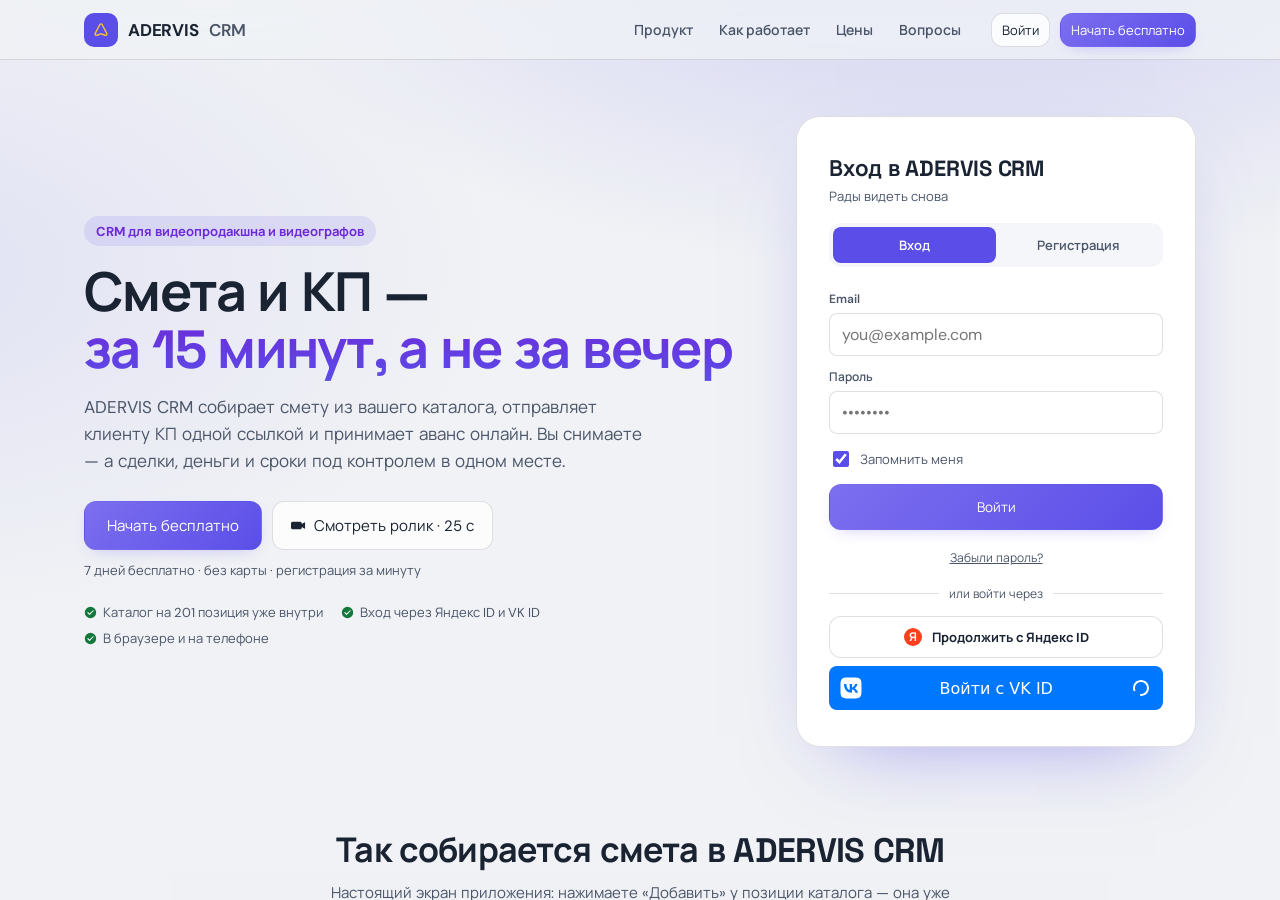
==== commit 6dcde5ca: "feat: CRM переезжает на crm.adervis.ru (app.adervis.ru перенаправляет). SW v472 Co-Authored-By: Clau" ====
--- a/index.html
+++ b/index.html
@@ -7,14 +7,14 @@
        На слове «CRM» посетитель сравнивает нас с Bitrix24/amoCRM и мы проигрываем
        всегда; реальный конкурент небольшой студии — Excel и переписка в мессенджере. -->
   <title>ADERVIS CRM — сметы и КП для видеопродакшна</title>
-  <link rel="canonical" href="https://app.adervis.ru/">
+  <link rel="canonical" href="https://crm.adervis.ru/">
 
   <!-- Open Graph -->
   <meta property="og:type" content="website">
-  <meta property="og:url" content="https://app.adervis.ru">
+  <meta property="og:url" content="https://crm.adervis.ru">
   <meta property="og:title" content="ADERVIS CRM — сметы и КП для видеопродакшна">
   <meta property="og:description" content="Смета и коммерческое предложение за 15 минут вместо вечера в Excel. Клиент открывает ссылку, соглашается и платит аванс онлайн.">
-  <meta property="og:image" content="https://app.adervis.ru/icon-512.png">
+  <meta property="og:image" content="https://crm.adervis.ru/icon-512.png">
   <meta name="description" content="Смета и коммерческое предложение для видеопродакшна за 15 минут вместо вечера в Excel. Клиент открывает ссылку, соглашается и платит аванс онлайн.">
   <meta name="twitter:card" content="summary_large_image">
   <meta name="twitter:title" content="ADERVIS CRM — сметы и КП для видеопродакшна">
@@ -41,7 +41,7 @@
     "name": "ADERVIS CRM",
     "applicationCategory": "BusinessApplication",
     "operatingSystem": "Web",
-    "url": "https://app.adervis.ru",
+    "url": "https://crm.adervis.ru",
     "description": "Сметы и коммерческие предложения для видеопродакшна: расчёт по каталогу с вашими ценами, КП ссылкой, онлайн-оплата аванса. Дальше сделка живёт в воронке — задачи, финансы, договоры.",
     "offers": {
       "@type": "Offer",
--- a/style.css
+++ b/style.css
@@ -907,6 +907,25 @@
       font-size: 12px; line-height: 1.4;
       color: color-mix(in srgb, var(--on-color) 62%, transparent);
     }
+    /* Сменяющиеся пары «заголовок + строка» (владелец 02.10.2026: «чтобы читали»).
+       Пары лежат в ОДНОЙ ячейке сетки: высота карточки = самая длинная пара, и
+       при смене ничего не прыгает. Ключевые кадры — под 4 пары по 5 с
+       (SIDE_PROMO_SLIDES / SIDE_PROMO_SLIDE_MS в app.js): 25% цикла на пару,
+       вход и уход по 0,5 с. Фаза приходит из app.js от часов — перерисовка
+       меню смену не обнуляет. Наведение или фокус — пауза, чтобы дочитать. */
+    .side-promo-msgs { display: grid; }
+    .side-promo-msg { grid-area: 1 / 1; align-self: start; display: flex; flex-direction: column; gap: 8px; }
+    .side-promo-msgs.is-rotating .side-promo-msg {
+      animation: promoMsg 20s var(--ease-out) infinite both;
+      animation-delay: calc(var(--promo-phase, 0ms) + var(--i, 0) * 5s);
+    }
+    .side-promo:hover .side-promo-msg,
+    .side-promo:focus-visible .side-promo-msg { animation-play-state: paused; }
+    @keyframes promoMsg {
+      0%        { opacity: 0; transform: translateY(8px); }
+      2.5%, 22.5% { opacity: 1; transform: none; }
+      25%, 100% { opacity: 0; transform: translateY(-8px); }
+    }
     .side-promo-foot { display: flex; align-items: center; justify-content: space-between; gap: 8px; margin-top: 2px; }
     .side-promo-price {
       font-size: 14px; font-weight: 700; font-variant-numeric: tabular-nums;
@@ -930,7 +949,10 @@
        скорости превратилась бы в мерцание. */
     @media (prefers-reduced-motion: reduce) {
       .side-promo::before, .side-promo::after,
-      .side-promo .btn.side-promo-cta { animation: none; }
+      .side-promo .btn.side-promo-cta,
+      .side-promo-msgs.is-rotating .side-promo-msg { animation: none; }
+      /* без смены — только первая пара, остальные не должны лечь поверх */
+      .side-promo-msg:not(:first-child) { visibility: hidden; }
     }
     .side-promo-close {
       position: absolute; top: 8px; right: 8px;
@@ -952,7 +974,7 @@
     .side-promo-wrap--sheet { margin: 14px 4px 4px; }
     .side-promo-wrap--sheet .side-promo-text { display: none; }
     @container sidepromo (max-height: 223px) {
-      .side-promo-title, .side-promo-text { display: none; }
+      .side-promo-msgs { display: none; }
     }
     @container sidepromo (max-height: 111px) {
       .side-promo-wrap { display: none; }
@@ -1605,19 +1627,89 @@
       margin: 14px 0 16px;
     }
 
+    /* Строка поиска — над лентой, вровень с карточками (02.10.2026). Раньше
+       поле тянулось через весь каталог над колонкой разделов: 760px пустого
+       поля на запрос в одно слово. Теперь поле компактное, выбор и вид — у
+       правого края той же строки. */
     .catalog-toolbar {
       display: flex;
       align-items: center;
       gap: 10px;
-      margin-top: 14px;
+      margin: 0 0 14px;
       flex-wrap: wrap;
     }
     .catalog-search-wrap {
       position: relative;
-      flex: 1 1 220px;
-      min-width: 180px;
+      flex: 1 1 240px;
+      max-width: 360px;
+      min-width: 200px;
       display: flex;
       align-items: center;
+    }
+    .catalog-toolbar-tools { display: flex; align-items: center; gap: 8px; margin-left: auto; }
+    .catalog-toolbar .catalog-view-switch { margin: 0; }
+    /* Подсказка «/» внутри поля — пока поле пустое и не в фокусе; на касании
+       клавиатуры нет, и подсказка там не нужна. */
+    .catalog-search-kbd {
+      position: absolute; right: 10px;
+      min-width: 20px; height: 20px; padding: 0 6px;
+      border: 1px solid var(--line); border-radius: var(--r-sm);
+      background: var(--panel2); color: var(--muted);
+      font: inherit; font-size: 11px; font-weight: 700; line-height: 18px; text-align: center;
+      pointer-events: none;
+    }
+    .catalog-search-wrap:focus-within .catalog-search-kbd,
+    .catalog-search-input:not(:placeholder-shown) + .catalog-search-kbd { display: none; }
+    @media (hover: none) { .catalog-search-kbd { display: none; } }
+
+    /* «Все» блоками разделов: шапка блока прилипает, пока листаешь раздел. */
+    .catalog-block + .catalog-block { margin-top: 22px; }
+    .catalog-block-head {
+      position: sticky; top: 62px; z-index: 2;
+      display: flex; align-items: center; gap: 10px;
+      padding: 10px 0; margin-bottom: 8px;
+      background: var(--panel);
+      /* Линия снизу: прилипшая белая шапка сливалась с белой карточкой, и
+         срезанная её краем строка читалась как текст СКВОЗЬ шапку (замер 02.10). */
+      box-shadow: 0 1px 0 var(--line);
+    }
+    .catalog-block-ico {
+      flex: 0 0 30px; width: 30px; height: 30px;
+      display: inline-flex; align-items: center; justify-content: center;
+      border-radius: var(--r-md);
+      background: color-mix(in srgb, currentColor 14%, transparent);
+    }
+    .catalog-block-head h3 { margin: 0; font-size: 16px; line-height: 1.25; }
+    .catalog-block-count { font-size: 12px; font-weight: 700; color: var(--muted); font-variant-numeric: tabular-nums; }
+    .catalog-block-open {
+      margin-left: auto;
+      display: inline-flex; align-items: center; gap: 4px;
+      height: 30px; padding: 0 10px;
+      border: 0; border-radius: var(--r-md);
+      background: none; color: var(--muted);
+      font: inherit; font-size: 12px; font-weight: 650;
+      cursor: pointer;
+      transition: background var(--dur-1), color var(--dur-1);
+    }
+    .catalog-block-open:hover { color: var(--primary-text); background: rgb(var(--primary-rgb) / .1); }
+    .catalog-block-open:focus-visible { outline: var(--ring-w) solid var(--ring); outline-offset: 2px; }
+    @media (hover: none) and (pointer: coarse) { .catalog-block-open { height: 44px; } }
+
+    /* Широкий экран: строка поиска и колонка разделов прилипают под верхней
+       полосой (62px). Колонка раньше прилипала на 16px — и уезжала верхом ПОД
+       полосу. Шапка блока — под строкой поиска: 62 + 12 + 43 (поле) + 12. */
+    @media (min-width: 769px) {
+      .catalog-body-main > .catalog-toolbar {
+        position: sticky; top: 62px; z-index: 3;
+        padding: 12px 0; margin: -12px 0 2px;
+        background: var(--panel);
+        /* фон на 6px шире строки: иначе по краям выглядывали скруглённые углы
+           и тени карточек, проезжающих под ней */
+        box-shadow: 0 0 0 6px var(--panel);
+      }
+      .catalog-block-head { top: 128px; }
+      .catalog-found-count.is-dup,
+      .catalog-section-head.is-dup-head { display: none; }
     }
     .catalog-search-wrap svg {
       position: absolute;
@@ -1658,7 +1750,7 @@
       flex-direction: column;
       gap: 2px;
       position: sticky;
-      top: 16px;
+      top: 74px;   /* под верхней полосой (62px), вровень с прилипшей строкой поиска */
     }
     .catalog-cat-group {
       display: flex;
@@ -1725,6 +1817,14 @@
       border-radius: var(--r-pill); padding: 1px 6px 1px 4px;
     }
     .catalog-cat-item:not(.active) .catalog-cat-count { opacity: .7; }
+    /* Раздел, который сейчас на экране в «Все» (_catalogSpy), — тоньше, чем
+       выбранный: выбран «Все», а это лишь «вы здесь». */
+    .catalog-cat-item.is-here:not(.active) { color: var(--text); background: rgb(var(--primary-rgb) / .07); box-shadow: inset 2px 0 0 var(--primary); }
+    /* правило выше сильнее общего :hover — без своего наведения подсвеченный
+       раздел переставал откликаться на мышь (сторож «кликабельное отзывается») */
+    .catalog-cat-item.is-here:not(.active):hover { background: rgb(var(--primary-rgb) / .13); }
+    /* При поиске: в разделе ничего не найдено */
+    .catalog-cat-item .catalog-cat-count.is-zero { opacity: .35; }
 
     /* Шапка над карточками (app.js renderCatalogSectionHead). */
     .catalog-section-head {
@@ -8577,6 +8677,127 @@
     .kb-search { flex: 1 1 240px; max-width: 420px; }
     .kb-chips { flex: 1 1 100%; }
     .kb-chip-count { opacity: .6; font-size: 12px; font-variant-numeric: tabular-nums; }
+    /* Видеоинструкции (12.10.2026) — «Помощь и обучение» в «Поддержке»: строки
+       «обложка + текст» (колонка 680 px), ролик открывается окном-плеером; тот же плеер
+       открывается ссылкой из шагов «Начала работы» на главной */
+    .howto-list { display: grid; gap: 10px; margin: 0 0 22px; padding: 18px; border: 1px solid var(--line); border-radius: var(--r-xl);
+      background: radial-gradient(120% 140% at 0% 100%, rgb(var(--primary-rgb) / .12), transparent 60%), var(--panel2); }
+    .howto-list-head { display: grid; gap: 4px; margin-bottom: 4px; }
+    .howto-list-head h2 { display: inline-flex; align-items: center; gap: 8px; margin: 0; font-size: 18px; }
+    .howto-list-head p { margin: 0; font-size: 13px; color: var(--muted); }
+    .howto-row { display: flex; align-items: center; gap: 14px; width: 100%; padding: 8px; border: 1px solid transparent; border-radius: var(--r-lg);
+      background: transparent; color: var(--text); text-align: left; font: inherit; cursor: pointer; transition: background var(--dur-1), border-color var(--dur-1); }
+    .howto-row:hover { background: rgb(var(--primary-rgb) / .06); border-color: rgb(var(--primary-rgb) / .3); }
+    .howto-row:focus-visible { outline: var(--ring-w) solid var(--ring); outline-offset: 2px; }
+    .howto-thumb { position: relative; flex: 0 0 200px; aspect-ratio: 16 / 9; border-radius: var(--r-md); overflow: hidden; background: var(--bg);
+      box-shadow: 0 0 0 1px rgba(255,255,255,.08); }
+    .howto-thumb img { display: block; width: 100%; height: 100%; object-fit: cover; }
+    /* в углу, а не по центру: в центре обложки — название ролика, кнопка закрывала его («Перв▶мета») */
+    .howto-play { position: absolute; left: 8px; bottom: 8px; width: 34px; height: 34px; border-radius: var(--r-pill);
+      display: grid; place-items: center; background: var(--primary); color: var(--on-color); box-shadow: 0 8px 24px -6px rgb(var(--primary-rgb) / .8);
+      transition: transform var(--dur-1); }
+    .howto-row:hover .howto-play { transform: scale(1.08); }
+    .howto-text { display: grid; gap: 4px; min-width: 0; }
+    .howto-text b { font-size: 15px; line-height: 1.3; }
+    .howto-kicker { font-size: 12px; font-weight: 700; color: var(--primary-text); font-variant-numeric: tabular-nums; }
+    .howto-desc { font-size: 13px; line-height: 1.5; color: var(--muted); }
+    /* Настройки → «Вход и пароль» */
+    .acc-note { display: flex; gap: 10px; align-items: flex-start; margin: 4px 0 14px; padding: 10px 12px; border-radius: var(--r-lg); font-size: 13px; line-height: 1.5;
+      background: rgb(var(--primary-rgb) / .08); border: 1px solid rgb(var(--primary-rgb) / .25); }
+    .acc-note > svg { flex: 0 0 auto; margin-top: 2px; color: var(--primary-text); }
+    .acc-note.is-ok { background: rgba(22,163,74,.08); border-color: rgba(22,163,74,.3); }
+    .acc-note.is-ok > svg { color: var(--text-success); }
+    .acc-row { display: flex; align-items: center; justify-content: space-between; gap: 12px; flex-wrap: wrap; padding: 10px 0; border-bottom: 1px solid var(--line); }
+    .acc-provs { display: flex; flex-wrap: wrap; gap: 6px; }
+
+    /* Свой выбор даты (datePickerHtml): поле-кнопка с датой словами, быстрые сроки, сетка месяца */
+    .dp { display: grid; gap: 10px; }
+    .dp-field { display: flex; align-items: center; gap: 10px; width: 100%; min-height: 48px; padding: 8px 12px; border: 1px solid var(--line); border-radius: var(--r-lg);
+      background: var(--input); color: var(--text); font: inherit; text-align: left; cursor: pointer; transition: border-color var(--dur-1), box-shadow var(--dur-1); }
+    .dp-field > svg { flex: 0 0 auto; color: var(--primary-text); }
+    .dp-field:hover, .dp-field.is-open { border-color: rgb(var(--primary-rgb) / .5); }
+    .dp-field.is-open { box-shadow: 0 0 0 3px rgb(var(--primary-rgb) / .15); }
+    .dp-field:focus-visible { outline: var(--ring-w) solid var(--ring); outline-offset: 2px; }
+    .dp-field-text { display: grid; gap: 1px; flex: 1; min-width: 0; font-size: 14px; }
+    .dp-field-text b { font-size: 15px; font-weight: 700; }
+    .dp-field-text span { font-size: 12px; color: var(--muted); }
+    .dp-field.is-empty .dp-field-text { color: var(--muted); }
+    .dp-chev { display: grid; color: var(--muted); transform: rotate(90deg); transition: transform var(--dur-1); }
+    .dp-field.is-open .dp-chev { transform: rotate(-90deg); }
+    .dp-quick { display: flex; flex-wrap: wrap; gap: 6px; }
+    .dp-quick .chip { font-size: 12px; padding: 4px 10px; }
+    /* календарь открыт — быстрые сроки столбиком справа от него: там было пусто, а строка над
+       сеткой удлиняла окно (скриншот владельца 12.10) */
+    .dp.is-open { grid-template-columns: minmax(0, 340px) minmax(0, 1fr); align-items: start; }
+    .dp.is-open .dp-field { grid-column: 1 / -1; }
+    .dp.is-open .dp-cal { grid-column: 1; grid-row: 2; }
+    .dp.is-open .dp-quick { grid-column: 2; grid-row: 2; flex-direction: column; align-items: stretch; }
+    .dp.is-open .dp-quick .chip { justify-content: flex-start; text-align: left; padding: 7px 12px; }
+    @media (max-width: 560px) {
+      .dp.is-open { grid-template-columns: minmax(0, 1fr); }
+      .dp.is-open .dp-cal, .dp.is-open .dp-quick { grid-column: 1; grid-row: auto; }
+      .dp.is-open .dp-quick { flex-direction: row; }
+    }
+    /* компактно: окно сделки и так длинное (владелец: «всё не вмещается, календарь очень большой») */
+    .dp-cal { max-width: 340px; padding: 8px 10px 10px; border: 1px solid var(--line); border-radius: var(--r-lg); background: var(--panel); }
+    .dp-head { display: flex; align-items: center; justify-content: space-between; margin-bottom: 4px; }
+    .dp-head b { font-size: 14px; }
+    .dp-nav { display: grid; place-items: center; width: 28px; height: 28px; border: 1px solid var(--line); border-radius: var(--r-md); background: transparent;
+      color: var(--text); cursor: pointer; transition: background var(--dur-1); }
+    .dp-nav svg { transform: rotate(180deg); }
+    .dp-nav.is-next svg { transform: none; }
+    .dp-nav:hover { background: rgb(var(--primary-rgb) / .1); }
+    .dp-nav:focus-visible { outline: var(--ring-w) solid var(--ring); outline-offset: 2px; }
+    .dp-grid { display: grid; grid-template-columns: repeat(7, minmax(0, 1fr)); gap: 2px; }
+    .dp-wd { padding: 2px 0 4px; text-align: center; font-size: 10px; font-weight: 700; color: var(--muted); text-transform: uppercase; letter-spacing: .04em; }
+    .dp-wd.is-wkd { color: var(--text-danger, var(--red)); opacity: .75; }
+    .dp-day { height: 30px; border: 1px solid transparent; border-radius: var(--r-sm); background: transparent; color: var(--text); font: inherit; font-size: 13px;
+      font-variant-numeric: tabular-nums; cursor: pointer; transition: background var(--dur-1), color var(--dur-1); }
+    .dp-day:hover { background: rgb(var(--primary-rgb) / .12); }
+    .dp-day:focus-visible { outline: var(--ring-w) solid var(--ring); outline-offset: 1px; }
+    .dp-day.is-wkd { color: var(--text-danger, var(--red)); }
+    .dp-day.is-past { opacity: .45; }
+    .dp-day.is-other { opacity: .3; }
+    .dp-day.is-today { border-color: rgb(var(--primary-rgb) / .6); font-weight: 700; }
+    .dp-day.is-sel { background: var(--primary); color: var(--on-color); font-weight: 800; opacity: 1; box-shadow: 0 6px 16px -6px rgb(var(--primary-rgb) / .8); }
+    /* на телефоне палец — дни выше, но не 44: семь колонок по ~46 px и так дают широкую цель */
+    @media (hover: none) and (pointer: coarse) { .dp-cal { max-width: none; } .dp-day { height: 38px; } .dp-nav { width: 36px; height: 36px; } }
+
+    /* Плашка срока в шапке сделки — кнопка: открывает карточку сделки на поле дедлайна */
+    .deal-deadline-pill { display: inline-flex; align-items: center; gap: 5px; font-family: inherit; line-height: 1.4; cursor: pointer; position: relative;
+      transition: filter var(--dur-1), transform var(--dur-1); }
+    .deal-deadline-pill:hover { filter: brightness(1.18); }
+    .deal-deadline-pill:active { transform: scale(.97); }
+    .deal-deadline-pill:focus-visible { outline: var(--ring-w) solid var(--ring); outline-offset: 2px; }
+    @media (hover: none) and (pointer: coarse) { .deal-deadline-pill::after { content: ""; position: absolute; inset: -10px -4px; } }
+    .howto-sub { display: inline-flex; align-items: center; gap: 6px; margin-top: 4px; font-size: 12px; font-weight: 700; letter-spacing: .04em;
+      text-transform: uppercase; color: var(--muted); }
+    /* «Быстрый старт» и «Тур по интерфейсу» — внизу того же раздела, двумя кнопками */
+    .howto-more { display: grid; grid-template-columns: repeat(2, minmax(0, 1fr)); gap: 10px; margin-top: 6px; padding-top: 14px; border-top: 1px solid var(--line); }
+    .howto-more-btn { display: flex; align-items: center; gap: 12px; padding: 12px; border: 1px solid var(--line); border-radius: var(--r-lg);
+      background: var(--panel); color: var(--text); text-align: left; font: inherit; cursor: pointer; transition: background var(--dur-1), border-color var(--dur-1); }
+    .howto-more-btn:hover { background: rgb(var(--primary-rgb) / .06); border-color: rgb(var(--primary-rgb) / .3); }
+    .howto-more-btn:focus-visible { outline: var(--ring-w) solid var(--ring); outline-offset: 2px; }
+    .howto-more-btn > span:last-child { display: grid; gap: 2px; min-width: 0; }
+    .howto-more-btn b { font-size: 14px; }
+    .howto-modal-box { width: min(960px, calc(100vw - 24px)); padding: 22px; }
+    .howto-modal-head { display: flex; justify-content: space-between; align-items: flex-start; gap: 12px; margin-bottom: 14px; }
+    .howto-modal-head h2 { margin: 4px 0 0; font-size: 19px; }
+    .howto-modal-frame { aspect-ratio: 16 / 9; border-radius: var(--r-lg); overflow: hidden; background: var(--bg); }
+    .howto-modal-frame video { display: block; width: 100%; height: 100%; }
+    .howto-next { margin-top: 14px; }
+    .onb-howto-link { display: inline-flex; align-items: center; gap: 6px; margin-top: 4px; padding: 2px 0; min-height: 28px; border: 0; background: none;
+      font: inherit; font-size: 12px; font-weight: 600; color: var(--primary-text); cursor: pointer; border-radius: var(--r-sm); }
+    .onb-howto-link:hover { color: var(--text); }
+    .onb-howto-link:focus-visible { outline: var(--ring-w) solid var(--ring); outline-offset: 2px; }
+    @media (hover: none) and (pointer: coarse) { .onb-howto-link { min-height: 44px; } }
+    @media (max-width: 560px) {
+      .howto-list { padding: 14px; }
+      .howto-row { flex-direction: column; align-items: stretch; }
+      .howto-thumb { flex: 0 0 auto; width: 100%; }
+      .howto-more { grid-template-columns: minmax(0, 1fr); }
+      .howto-modal-box { padding: 14px; }
+    }
     .kb-doc-card {
       background: var(--panel2); border: 1px solid var(--line);
       border-radius: var(--r-xl); padding: 16px; cursor: pointer; transition: var(--dur-1);
@@ -10717,13 +10938,25 @@
      Без явной строки для поиска он делил ряд с выпадашками, и те сжимались до
      сорока пикселей: от подписей «Без фильтра» и «По названию» оставались одни
      шевроны. Минимальная ширина 110px — та, при которой подпись ещё читается. */
-  .catalog-toolbar .catalog-search-wrap { flex: 1 1 100%; }
+  /* С 02.10.2026 в строке ещё и вид «плитки / список»: поиск делит с ним
+     первую строку (поле остаётся ≥200px), обе выпадашки — вторую. Обёртка
+     инструментов раскладке не мешает (display: contents), порядок — order. */
+  /* Основа «вся строка минус переключатель вида» — рядом с полем больше ничего
+     не помещается, выпадашки гарантированно уходят на вторую строку. */
+  .catalog-toolbar .catalog-search-wrap { flex: 1 1 calc(100% - 110px); max-width: none; }
+  .catalog-toolbar-tools { display: contents; }
+  .catalog-toolbar .catalog-view-switch { order: 1; }
+  .catalog-toolbar .catalog-toolbar-select,
+  .catalog-toolbar .uu-select-wrap { order: 2; }
   .catalog-toolbar .catalog-toolbar-select,
   /* Обёртка кастомной выпадашки ОБЯЗАТЕЛЬНА в списке: enhanceSelects прячет
      нативный select и переносит его ширину на .uu-select-wrap — правило,
      нацеленное только на select, до раскладки не доходит. */
   .catalog-toolbar .uu-select-wrap {
-    flex: 1 1 0 !important;
+    /* Половина строки, а не 1 1 0: при нулевой основе первая выпадашка влезала
+       в строку поиска (замер 480px, 02.10.2026), поле переставало расти, а
+       скрытый нативный select вылезал за край на 8px. */
+    flex: 1 1 calc(50% - 5px) !important;
     width: auto !important;
     min-width: 110px;
   }
@@ -11870,7 +12103,7 @@
 
 .lp-hero { max-width: 1160px; margin: 0 auto; padding: 56px 24px 40px; display: grid; grid-template-columns: minmax(0, 1fr) 400px; gap: 56px; align-items: center; }
 .lp-kicker { display: inline-flex; padding: 6px 12px; border-radius: var(--r-pill); font-size: 13px; font-weight: 700; color: var(--primary-text); background: rgb(var(--primary-rgb) / .12); }
-.lp-hero h1 { margin: 18px 0 16px; font-family: var(--font-display); font-size: clamp(36px, 5vw, 58px); line-height: 1.04; letter-spacing: -.03em; }
+.lp-hero h1 { margin: 18px 0 16px; font-family: var(--font-display); font-size: clamp(34px, 4.2vw, 54px); line-height: 1.06; letter-spacing: -.03em; text-wrap: balance; }
 .lp-acc { background: linear-gradient(180deg, var(--primary-text), var(--primary)); -webkit-background-clip: text; background-clip: text; color: transparent; }
 .lp-lead { margin: 0; font-size: 17px; line-height: 1.6; color: var(--muted); max-width: 560px; }
 .lp-cta { display: flex; gap: 10px; flex-wrap: wrap; margin-top: 26px; }
@@ -11933,3 +12166,212 @@
   .lp-video-frame { border-radius: var(--r-xl); }
 }
 @media (hover: none) and (pointer: coarse) { .lp-nav button, .lp-foot a { min-height: 44px; display: inline-flex; align-items: center; } }
+
+/* ── Лендинг входа v2: экран продукта, «Знакомо?», гарантии, вопросы (02.10.2026) ── */
+.lp-micro { margin: 12px 0 0; font-size: 13px; color: var(--muted); }
+.lp-shot { position: relative; max-width: 1040px; margin: 0 auto; border-radius: var(--r-xl); overflow: visible;
+  box-shadow: 0 0 0 1px var(--line), 0 50px 120px -50px rgb(var(--primary-rgb) / .75); background: var(--panel); }
+.lp-shot-bar { display: flex; align-items: center; gap: 7px; height: 38px; padding: 0 16px; border-bottom: 1px solid var(--line); border-radius: var(--r-xl) var(--r-xl) 0 0; background: var(--panel2); }
+.lp-shot-bar i { width: 11px; height: 11px; border-radius: 50%; background: color-mix(in srgb, var(--muted) 45%, transparent); }
+.lp-shot-bar span { margin-left: 12px; font-size: 12.5px; color: var(--muted); }
+.lp-shot img, .lp-shot-media { display: block; width: 100%; height: auto; border-radius: 0 0 var(--r-xl) var(--r-xl); background: var(--panel); }
+.lp-pin { position: absolute; left: var(--x, 50%); top: var(--y, 50%); transform: translate(-50%, -50%); display: inline-flex; align-items: center; gap: 8px; max-width: 270px;
+  padding: 8px 14px 8px 8px; border-radius: var(--r-pill); font-size: 13px; font-weight: 600; line-height: 1.3; color: var(--text);
+  background: color-mix(in srgb, var(--panel) 88%, transparent); border: 1px solid rgb(var(--primary-rgb) / .5); backdrop-filter: blur(10px); box-shadow: 0 14px 34px -14px rgb(var(--primary-rgb) / .8); }
+.lp-pin b { flex: 0 0 auto; width: 24px; height: 24px; border-radius: 50%; display: grid; place-items: center; font-size: 12px; color: var(--on-color); background: var(--primary); }
+.lp-ba { display: grid; grid-template-columns: repeat(2, minmax(0, 1fr)); gap: 16px; max-width: 1000px; margin: 0 auto; }
+.lp-ba-col { padding: 24px; border: 1px solid var(--line); border-radius: var(--r-xl); background: var(--panel); }
+.lp-ba-col h3 { margin: 0 0 14px; font-size: 18px; }
+.lp-ba-col p { display: flex; gap: 10px; margin: 0; padding: 10px 0; font-size: 15px; line-height: 1.45; border-top: 1px solid var(--line); }
+.lp-ba-col p:first-of-type { border-top: 0; }
+.lp-ba-col p svg { flex: 0 0 auto; margin-top: 3px; }
+.lp-ba-col.is-before { color: var(--muted); } .lp-ba-col.is-before h3 { color: var(--muted); } .lp-ba-col.is-before svg { color: var(--text-danger); }
+.lp-ba-col.is-after { border-color: rgb(var(--primary-rgb) / .45); box-shadow: 0 24px 60px -34px rgb(var(--primary-rgb) / .7); } .lp-ba-col.is-after svg { color: var(--text-success); }
+.lp-plan-btn { width: 100%; margin-top: 18px; justify-content: center; }
+.lp-guar { list-style: none; margin: 22px auto 0; padding: 0; max-width: 960px; display: grid; grid-template-columns: repeat(3, minmax(0, 1fr)); gap: 12px; }
+.lp-guar li { display: flex; gap: 10px; align-items: flex-start; padding: 14px 16px; border-radius: var(--r-lg); background: var(--panel2); font-size: 13.5px; line-height: 1.45; color: var(--muted); }
+.lp-guar li b { color: var(--text); font-weight: 700; } .lp-guar svg { flex: 0 0 auto; margin-top: 2px; color: var(--text-success); }
+.lp-faq { max-width: 820px; margin: 0 auto; display: grid; gap: 10px; }
+.lp-faq details { border: 1px solid var(--line); border-radius: var(--r-lg); background: var(--panel); transition: border-color var(--dur-1); }
+.lp-faq details[open] { border-color: rgb(var(--primary-rgb) / .45); }
+.lp-faq summary { list-style: none; display: flex; align-items: center; justify-content: space-between; gap: 12px; padding: 16px 20px; min-height: 44px; font-size: 16px; font-weight: 700; cursor: pointer; transition: color var(--dur-1); }
+.lp-faq summary:hover { color: var(--primary-text); }
+.lp-faq summary::-webkit-details-marker { display: none; }
+.lp-faq summary svg { flex: 0 0 auto; color: var(--muted); transform: rotate(90deg); transition: transform var(--dur-1); }
+.lp-faq details[open] summary svg { transform: rotate(-90deg); }
+.lp-faq details p { margin: 0; padding: 0 20px 18px; font-size: 15px; line-height: 1.6; color: var(--muted); }
+@media (max-width: 980px) {
+  .lp-pin { position: static; transform: none; max-width: none; margin: 10px 12px 0; }
+  .lp-shot { padding-bottom: 12px; overflow: hidden; }
+  .lp-ba, .lp-guar { grid-template-columns: minmax(0, 1fr); }
+}
+
+/* ═══ ТАЙМИНГ СЪЁМКИ (?timing=…, вкладка сделки «Тайминг») ═══
+   Приёмы из референсов владельца (decision-design-from-references-2026-09):
+   градиент со светом из угла в шапке, крупные цифры, значки в квадратах,
+   свечение у текущего. Цвет типа блока — одна переменная --tm-k на строке:
+   от неё красятся точка на линии, значок типа и шаблон в «Добавить блок». */
+.tm-wrap { display: grid; gap: 14px; }
+.tm-page { max-width: 780px; margin: 0 auto; padding: 20px 16px 48px; }
+.tm-k-prep { --tm-k: var(--blue); } .tm-k-shoot { --tm-k: var(--primary); } .tm-k-break { --tm-k: var(--green); }
+.tm-k-move { --tm-k: var(--orange); } .tm-k-other { --tm-k: var(--muted); }
+
+/* шапка */
+.tm-head { position: relative; display: grid; gap: 14px; padding: 22px; overflow: hidden; background-image: var(--grad-hero); border-color: rgb(var(--primary-rgb) / .28); }
+.tm-head-top { display: flex; flex-wrap: wrap; align-items: center; justify-content: space-between; gap: 8px 12px; }
+.tm-pills { display: flex; flex-wrap: wrap; gap: 6px; }
+.tm-pill { display: inline-flex; align-items: center; gap: 6px; min-height: 28px; padding: 4px 12px; border-radius: var(--r-pill); background: color-mix(in srgb, var(--panel) 75%, transparent); border: 1px solid var(--line); font-size: 12px; font-weight: 600; color: var(--muted); }
+.tm-theme { display: grid; place-items: center; width: 36px; height: 36px; padding: 0; border-radius: var(--r-pill); border: 1px solid var(--line); background: color-mix(in srgb, var(--panel) 75%, transparent); color: var(--text); cursor: pointer; transition: border-color var(--dur-1), box-shadow var(--dur-1), color var(--dur-1); }
+.tm-theme:hover { border-color: rgb(var(--primary-rgb) / .5); color: var(--primary-text); box-shadow: var(--glow-sm); }
+.tm-theme:focus-visible { outline: var(--ring-w) solid var(--ring); outline-offset: 2px; }
+.tm-pills { align-items: center; }
+.tm-pill.is-admin { background: var(--primary); border-color: transparent; color: var(--on-color); box-shadow: var(--glow-sm); }
+.tm-studio { display: flex; align-items: center; gap: 10px; font-size: 14px; font-weight: 700; }
+.tm-studio img, .tm-studio-mark { width: 32px; height: 32px; border-radius: var(--r-md); object-fit: cover; }
+.tm-studio-mark { display: grid; place-items: center; background: var(--primary); color: var(--on-color); font-family: var(--font-display); font-size: 15px; box-shadow: var(--glow-sm); }
+.tm-kicker { display: flex; align-items: center; gap: 6px; font-size: 12px; font-weight: 700; letter-spacing: .06em; text-transform: uppercase; color: var(--primary-text); }
+.tm-title { margin: -6px 0 0; font-family: var(--font-display); font-size: 30px; line-height: 1.15; letter-spacing: -.01em; overflow-wrap: anywhere; }
+.tm-title-in { width: 100%; margin-top: -6px; font-family: var(--font-display); font-size: 22px; font-weight: 700; }
+.tm-stats { display: flex; flex-wrap: wrap; gap: 8px; }
+.tm-stat { flex: 1 1 0; display: grid; gap: 2px; min-width: 110px; padding: 10px 14px; border-radius: var(--r-lg); background: color-mix(in srgb, var(--panel) 72%, transparent); border: 1px solid var(--line); }
+.tm-stat b { white-space: nowrap; font-family: var(--font-display); font-size: 20px; font-weight: 700; line-height: 1.1; font-variant-numeric: tabular-nums; }
+.tm-stat span { font-size: 12px; color: var(--muted); }
+.tm-stat.is-warn b { color: var(--text-warning); }
+.tm-meta { display: grid; grid-template-columns: auto minmax(0, 1fr) minmax(0, 1fr); gap: 8px; }
+/* у администратора в плитках поля ввода: адрес — отдельной строкой во всю ширину, иначе всё обрезается */
+.tm-meta.is-edit { grid-template-columns: minmax(0, 1fr) minmax(0, 2fr); }
+.tm-meta.is-edit .tm-tile:last-child { grid-column: 1 / -1; }
+.tm-tile { display: flex; align-items: flex-start; gap: 10px; min-width: 0; padding: 12px; border-radius: var(--r-lg); background: color-mix(in srgb, var(--panel) 80%, transparent); border: 1px solid var(--line); }
+.tm-tile-body { display: grid; gap: 4px; min-width: 0; flex: 1; }
+.tm-tile-body b { font-size: 15px; line-height: 1.3; overflow-wrap: anywhere; }
+.tm-tile-body input { width: 100%; min-width: 0; }
+.tm-2in { display: grid; grid-template-columns: minmax(0, 1fr) minmax(0, 1fr); gap: 6px; }
+.tm-act { display: inline-flex; align-items: center; gap: 6px; justify-self: start; min-height: 32px; margin-top: 2px; padding: 4px 12px; border-radius: var(--r-pill); background: var(--primary-bg); color: var(--primary-on-tint); font-size: 13px; font-weight: 600; text-decoration: none; transition: background var(--dur-1), box-shadow var(--dur-1); }
+.tm-act:hover { background: rgb(var(--primary-rgb) / .18); box-shadow: var(--glow-sm); }
+.tm-act:focus-visible { outline: var(--ring-w) solid var(--ring); outline-offset: 2px; }
+.tm-status[data-s="error"] { color: var(--text-danger); border-color: currentColor; }
+.tm-status[data-s="conflict"] { color: var(--text-warning); }
+.tm-status[data-s="saved"] { color: var(--text-success); }
+.tm-status[data-s="saving"] svg { animation: tmBlink 1s ease-in-out infinite; }
+@keyframes tmBlink { 50% { opacity: .3; } }
+
+/* сейчас идёт */
+.tm-live { display: grid; gap: 12px; padding: 18px 20px; border-color: rgb(var(--primary-rgb) / .55); box-shadow: var(--glow-md); background-image: var(--grad-soft); }
+.tm-live-main { display: flex; align-items: flex-end; justify-content: space-between; gap: 16px; }
+.tm-live-what { display: grid; gap: 4px; min-width: 0; }
+.tm-live-what h2 { margin: 0; font-family: var(--font-display); font-size: 22px; line-height: 1.2; overflow-wrap: anywhere; }
+.tm-live-label { display: inline-flex; align-items: center; gap: 8px; font-size: 12px; font-weight: 700; letter-spacing: .06em; text-transform: uppercase; color: var(--text-danger); }
+.tm-live-dot { position: relative; flex: 0 0 auto; width: 8px; height: 8px; border-radius: var(--r-pill); background: var(--red); }
+.tm-live-dot::after { content: ""; position: absolute; inset: 0; border-radius: var(--r-pill); background: var(--red); animation: tmPing 1.8s cubic-bezier(0, 0, .2, 1) infinite; }
+@keyframes tmPing { 75%, 100% { transform: scale(2.6); opacity: 0; } }
+.tm-live-left { display: grid; justify-items: end; flex: 0 0 auto; text-align: right; }
+.tm-live-left b { font-family: var(--font-display); font-size: 34px; font-weight: 700; line-height: 1; color: var(--primary-text); font-variant-numeric: tabular-nums; }
+.tm-live-left span { font-size: 12px; color: var(--muted); }
+.tm-live-bar, .tm-card-bar { height: 8px; border-radius: var(--r-pill); background: rgb(var(--primary-rgb) / .12); overflow: hidden; }
+.tm-live-bar i, .tm-card-bar i { display: block; height: 100%; border-radius: var(--r-pill); background: linear-gradient(90deg, var(--primary2), var(--primary)); box-shadow: var(--glow-sm); }
+.tm-card-bar { height: 4px; margin-top: 4px; }
+.tm-live-next { display: flex; align-items: baseline; gap: 10px; padding: 10px 12px; border-radius: var(--r-md); background: var(--panel2); font-size: 14px; }
+.tm-live-next > i { flex: 0 0 auto; align-self: center; width: 8px; height: 8px; border-radius: var(--r-pill); background: var(--tm-k); }
+.tm-live-next b { font-family: var(--font-display); font-variant-numeric: tabular-nums; }
+.tm-live-next span:last-child { min-width: 0; overflow-wrap: anywhere; }
+.tm-shift { display: flex; flex-wrap: wrap; align-items: center; gap: 8px; }
+.tm-seg { display: inline-flex; padding: 3px; border-radius: var(--r-pill); background: var(--panel2); border: 1px solid var(--line); }
+.tm-seg button { min-width: 48px; min-height: 34px; padding: 0 12px; border: 0; border-radius: var(--r-pill); background: transparent; color: var(--text); font: inherit; font-size: 14px; font-weight: 700; font-variant-numeric: tabular-nums; cursor: pointer; transition: background var(--dur-1), color var(--dur-1); }
+.tm-seg button:hover { background: var(--primary); color: var(--on-color); }
+.tm-seg button.is-back { margin-left: 4px; border-left: 1px solid var(--line); border-radius: 0 var(--r-pill) var(--r-pill) 0; color: var(--text-success); }
+.tm-seg button.is-back:hover { background: var(--green); color: var(--on-color); }
+.tm-seg button:focus-visible { outline: var(--ring-w) solid var(--ring); outline-offset: 1px; }
+@media (prefers-reduced-motion: reduce) { .tm-live-dot::after, .tm-status svg { animation: none; } }
+
+/* должности и фильтр */
+.tm-roles-panel, .tm-add { display: grid; gap: 12px; }
+.tm-add { padding: 16px; border: 1px dashed rgb(var(--primary-rgb) / .4); border-radius: var(--r-xl); background: var(--grad-soft); }
+.tm-sec-head { display: flex; align-items: center; gap: 10px; }
+.tm-sec-head > div { display: grid; gap: 2px; }
+.tm-sec-head b { font-size: 15px; }
+.tm-roles { display: flex; flex-wrap: wrap; align-items: center; gap: 6px; }
+.tm-role { display: inline-flex; align-items: center; gap: 4px; padding-right: 4px; }
+.tm-role-x { display: grid; place-items: center; width: 22px; height: 22px; border: 0; border-radius: var(--r-pill); background: transparent; color: var(--muted); cursor: pointer; }
+.tm-role-x:hover { color: var(--text-danger); background: var(--tint-red); }
+.tm-role-in { width: 170px; min-height: 34px; padding: 4px 12px; border-radius: var(--r-pill); }
+.tm-filter { padding: 2px 0; }
+.tm-tpl { display: inline-flex; align-items: center; gap: 6px; }
+.tm-tpl i { width: 8px; height: 8px; border-radius: var(--r-pill); background: var(--tm-k); }
+
+/* лента: время · линия с точкой · карточка */
+.tm-list { display: grid; }
+.tm-row { display: grid; grid-template-columns: 58px 24px minmax(0, 1fr); column-gap: 8px; align-items: stretch; }
+.tm-time { display: grid; align-content: start; gap: 2px; padding-top: 12px; text-align: right; font-variant-numeric: tabular-nums; }
+.tm-time b { font-family: var(--font-display); font-size: 18px; font-weight: 700; line-height: 1.1; }
+.tm-time span { font-size: 12px; color: var(--muted); }
+.tm-rail { position: relative; display: flex; justify-content: center; }
+.tm-rail::before { content: ""; position: absolute; top: 0; bottom: 0; width: 2px; background: var(--line); }
+.tm-row:first-child .tm-rail::before { top: 18px; }
+.tm-row:last-child .tm-rail::before { bottom: calc(100% - 18px); }
+.tm-rail i { position: relative; display: grid; place-items: center; width: 14px; height: 14px; margin-top: 14px; border-radius: var(--r-pill); background: var(--panel); border: 3px solid var(--tm-k); color: var(--on-color); }
+.tm-row.is-past .tm-rail i { width: 16px; height: 16px; border: 0; background: var(--tm-k); }
+.tm-row.is-cur .tm-rail i { width: 18px; height: 18px; margin-top: 12px; background: var(--tm-k); box-shadow: 0 0 0 5px rgb(var(--primary-rgb) / .18), var(--glow-sm); }
+.tm-card { position: relative; display: grid; gap: 6px; margin-bottom: 10px; padding: 12px 16px; border: 1px solid var(--line); border-radius: var(--r-xl); background: var(--panel); transition: border-color var(--dur-1), box-shadow var(--dur-1), transform var(--dur-1); }
+.tm-card[role="button"] { cursor: pointer; }
+.tm-card[role="button"]:hover { border-color: rgb(var(--primary-rgb) / .5); box-shadow: var(--glow-sm); }
+.tm-card:focus-visible { outline: var(--ring-w) solid var(--ring); outline-offset: 2px; }
+.tm-card h3 { margin: 0; font-size: 16px; line-height: 1.35; overflow-wrap: anywhere; }
+.tm-card-top { display: flex; align-items: center; gap: 8px; }
+.tm-kind { display: inline-flex; align-items: center; gap: 5px; font-size: 11px; font-weight: 700; letter-spacing: .05em; text-transform: uppercase; color: var(--tm-k); }
+.tm-now { padding: 2px 8px; border-radius: var(--r-pill); background: var(--primary); color: var(--on-color); font-size: 11px; font-weight: 700; }
+.tm-dur { margin-left: auto; padding: 2px 8px; border-radius: var(--r-pill); background: var(--panel2); font-size: 12px; font-weight: 600; color: var(--muted); font-variant-numeric: tabular-nums; white-space: nowrap; }
+.tm-edit-hint { color: var(--hint); }
+.tm-chips { display: flex; flex-wrap: wrap; gap: 4px; }
+.tm-chip { padding: 2px 10px; border-radius: var(--r-pill); background: var(--panel2); font-size: 12px; color: var(--muted); }
+.tm-chip.is-me { background: var(--primary-bg); color: var(--primary-on-tint); font-weight: 600; }
+.tm-line { display: flex; align-items: flex-start; gap: 6px; font-size: 13px; color: var(--muted); line-height: 1.45; overflow-wrap: anywhere; white-space: pre-line; }
+.tm-line svg { flex: 0 0 auto; margin-top: 3px; }
+.tm-line b { color: var(--text); font-weight: 600; }
+.tm-line a { color: var(--primary-text); }
+.tm-row.is-cur .tm-card { border-color: var(--primary); box-shadow: var(--glow-md); background-image: var(--grad-soft); }
+.tm-row.is-cur .tm-time b { color: var(--primary-text); }
+.tm-row.is-past .tm-card, .tm-row.is-past .tm-time { opacity: .55; }
+.tm-row.is-open .tm-card { border-color: var(--primary); }
+.tm-edit { display: grid; gap: 10px; margin: -2px 0 14px 90px; padding: 16px; border: 1px solid rgb(var(--primary-rgb) / .45); border-radius: var(--r-xl); background: var(--primary-bg); }
+.tm-edit-grid { display: grid; grid-template-columns: repeat(3, minmax(0, 1fr)); gap: 8px; }
+.tm-edit-grid.two { grid-template-columns: repeat(2, minmax(0, 1fr)); }
+.tm-edit-grid.four { grid-template-columns: repeat(4, minmax(0, 1fr)); }
+.tm-edit-grid.four .field { position: relative; }
+.tm-edit-grid.four input, .tm-edit-grid.four select { box-sizing: border-box; width: 100%; height: 48px; }
+.tm-hint { position: absolute; right: 34px; bottom: 15px; font-size: 12px; color: var(--muted); font-variant-numeric: tabular-nums; pointer-events: none; }
+.tm-check { display: flex; align-items: center; gap: 8px; min-height: 32px; font-size: 13px; color: var(--muted); cursor: pointer; }
+.tm-check input { width: 18px; height: 18px; margin: 0; accent-color: var(--primary); }
+.tm-shift-exact { display: inline-flex; align-items: center; gap: 6px; }
+.tm-shift-exact input { width: 72px; min-height: 36px; text-align: center; font-weight: 700; font-variant-numeric: tabular-nums; }
+.tm-edit .field { margin: 0; }
+.tm-edit .toolbar { margin: 0; }
+
+.tm-empty { color: var(--muted); text-align: center; padding: 24px 16px; }
+.tm-upsell { display: grid; gap: 14px; justify-items: start; }
+.tm-share { display: grid; gap: 10px; }
+.tm-share-row { display: flex; align-items: center; justify-content: space-between; gap: 12px; }
+.tm-share-row p { margin: 2px 0 0; }
+.tm-share-foot { display: flex; justify-content: flex-end; padding-top: 8px; border-top: 1px solid var(--line); }
+.tm-foot { text-align: center; font-size: 12px; color: var(--hint); }
+.tm-foot a { color: var(--primary-text); }
+@media (max-width: 640px) {
+  .tm-head { padding: 16px; }
+  .tm-title { font-size: 24px; }
+  .tm-meta, .tm-edit-grid.two { grid-template-columns: minmax(0, 1fr); }
+  .tm-edit-grid, .tm-edit-grid.four { grid-template-columns: repeat(2, minmax(0, 1fr)); }
+  .tm-stat { min-width: 0; }
+  .tm-stat { flex: 1 1 calc(50% - 4px); min-width: 0; }
+  .tm-stat b { font-size: 17px; }
+  .tm-meta.is-edit { grid-template-columns: minmax(0, 1fr); }
+  .tm-live-left b { font-size: 26px; }
+  .tm-row { grid-template-columns: 46px 18px minmax(0, 1fr); column-gap: 6px; }
+  .tm-time b { font-size: 15px; }
+  .tm-card { padding: 12px; }
+  .tm-edit { margin-left: 0; }
+  .tm-share-row { flex-direction: column; align-items: stretch; }
+}
+@media print {
+  .tm-add, .tm-shift, .tm-share, .tm-pills, .tm-theme, .tm-edit-hint, .tm-roles-panel, .tm-filter, .tm-card-bar { display: none; }
+  .tm-head, .tm-live, .tm-row.is-cur .tm-card { background-image: none; box-shadow: none; }
+  .tm-row.is-past .tm-card, .tm-row.is-past .tm-time { opacity: 1; }
+}
